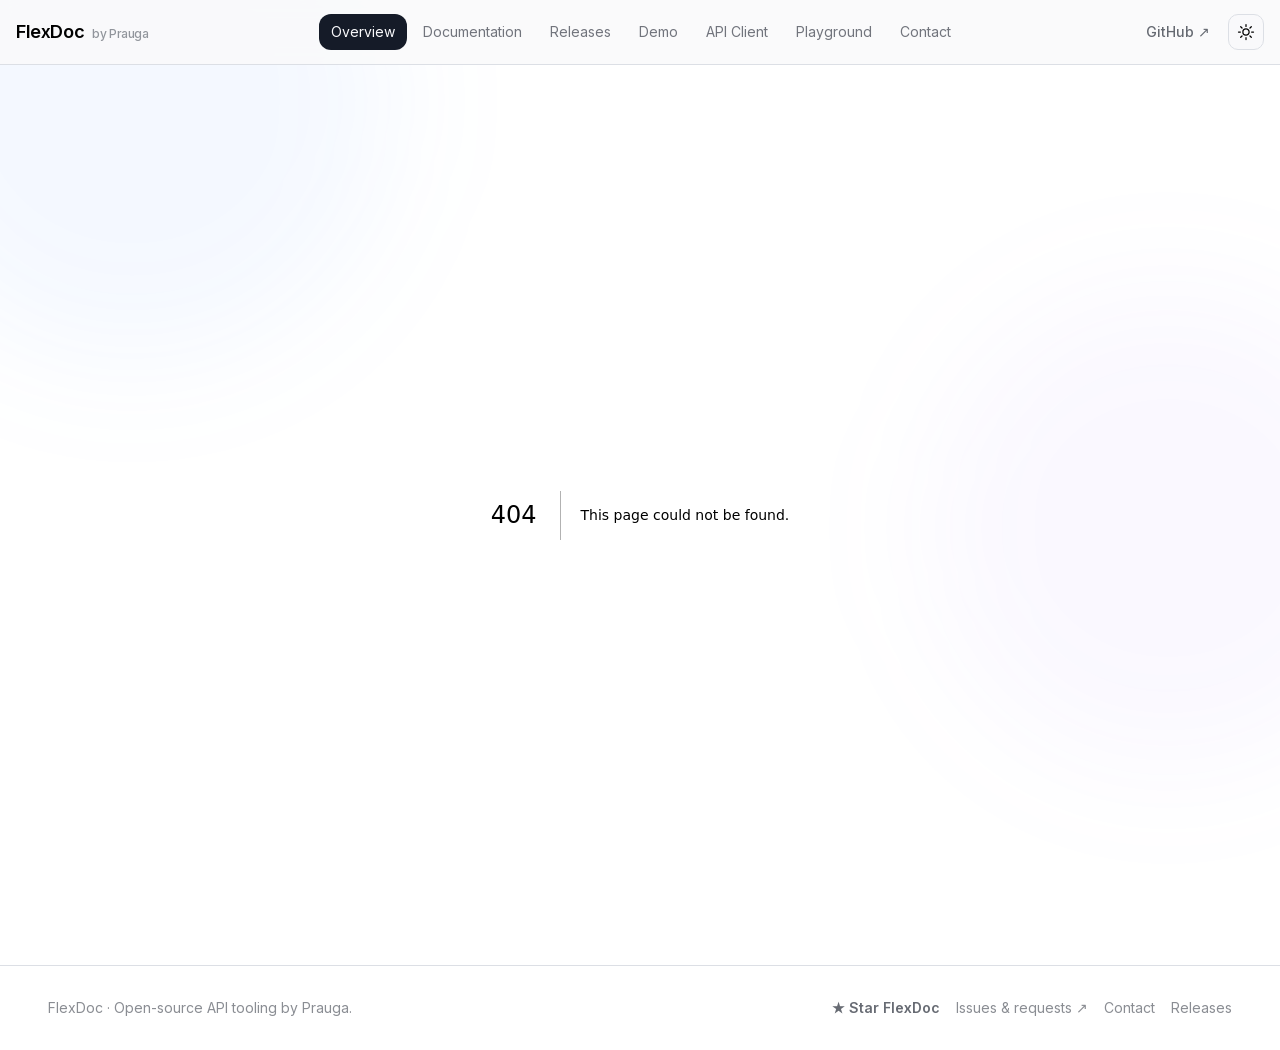
==== 404/index.html @ 2c1df922 "chore: website/deploy: publish generated FlexDoc site Publish the production build only after the pr" ====
<!DOCTYPE html><html lang="en"><head><meta charSet="utf-8"/><meta name="viewport" content="width=device-width, initial-scale=1"/><link rel="stylesheet" href="/_next/static/chunks/144-d5oarogfk.css" data-precedence="next"/><link rel="preload" as="script" fetchPriority="low" href="/_next/static/chunks/310vm2bl3xxpt.js"/><script src="/_next/static/chunks/0eo1cde-rr3bs.js" async=""></script><script src="/_next/static/chunks/3byuobrkyz9bj.js" async=""></script><script src="/_next/static/chunks/3erf0nmlfn0qv.js" async=""></script><script src="/_next/static/chunks/turbopack-2s1ybmebuq84w.js" async=""></script><script src="/_next/static/chunks/0bhherrwvg7yi.js" async="" crossorigin=""></script><script src="/_next/static/chunks/1lhdm1edxadtt.js" async="" crossorigin=""></script><meta name="robots" content="noindex"/><title>FlexDoc by Prauga | OpenAPI Documentation &amp; API Client</title><meta name="description" content="FlexDoc is Prauga&#x27;s open-source, self-hosted OpenAPI documentation renderer, Try It explorer, API Client workspace, backend-native contract validator and headless API Runner."/><meta name="keywords" content="FlexDoc,Prauga,OpenAPI,API documentation,API Client,Headless Runner,Contract Validation,CI,developer tooling"/><meta property="og:title" content="FlexDoc by Prauga"/><meta property="og:description" content="OpenAPI documentation, executable Try It requests, a local API workspace, backend-native contract validation and headless API workflows in one self-hosted tool."/><meta property="og:site_name" content="FlexDoc by Prauga"/><meta property="og:type" content="website"/><meta name="twitter:card" content="summary"/><meta name="twitter:title" content="FlexDoc by Prauga"/><meta name="twitter:description" content="OpenAPI documentation, executable Try It requests, a local API workspace, backend-native contract validation and headless API workflows in one self-hosted tool."/><meta name="next-size-adjust" content=""/><title>404: This page could not be found.</title><script src="/_next/static/chunks/0cz1d0mv5g_q7.js" noModule=""></script></head><body class="inter_fa93af41-module__0D_jrq__className relative min-h-screen antialiased"><div hidden=""><!--$--><!--/$--></div><div class="pointer-events-none fixed inset-0 -z-10 overflow-hidden" aria-hidden="true"><div class="absolute -left-32 -top-40 h-[520px] w-[520px] rounded-full bg-blue-500/[0.055] blur-3xl dark:bg-blue-400/[0.045]"></div><div class="absolute -right-32 top-[32%] h-[480px] w-[480px] rounded-full bg-violet-500/[0.045] blur-3xl dark:bg-violet-400/[0.035]"></div></div><script>((a,b,c,d,e,f,g,h)=>{let i=document.documentElement,j=["light","dark"];function k(b){var c;(Array.isArray(a)?a:[a]).forEach(a=>{let c="class"===a,d=c&&f?e.map(a=>f[a]||a):e;c?(i.classList.remove(...d),i.classList.add(b)):i.setAttribute(a,b)}),c=b,h&&j.includes(c)&&(i.style.colorScheme=c)}if(d)k(d);else try{let a=localStorage.getItem(b)||c,d=g&&"system"===a?window.matchMedia("(prefers-color-scheme: dark)").matches?"dark":"light":a;k(d)}catch(a){}})("class","theme","system",null,["light","dark"],null,true,true)</script><div class="relative z-0 flex min-h-screen flex-col"><header data-site-header="true" class="sticky top-0 z-50 border-b border-border bg-background/95 backdrop-blur supports-[backdrop-filter]:bg-background/85"><div class="container mx-auto flex h-16 max-w-7xl items-center gap-4 px-4"><a class="flex min-w-0 shrink-0 items-baseline gap-2 font-semibold tracking-tight" href="/"><span class="text-lg">FlexDoc</span><span data-site-brand-suffix="true" class="text-xs font-medium text-foreground/45">by Prauga</span></a><div data-product-nav-scroll="true" data-site-product-nav-slot="true" class="product-nav-scroll min-w-0 flex-1"><nav aria-label="FlexDoc product navigation" data-site-desktop-product-nav="true" class="items-center gap-1"><a aria-current="page" class="rounded-lg px-3 py-2 text-sm transition bg-foreground text-background" href="/">Overview</a><a class="rounded-lg px-3 py-2 text-sm transition text-foreground/60 hover:bg-card hover:text-foreground" href="/docs/">Documentation</a><a class="rounded-lg px-3 py-2 text-sm transition text-foreground/60 hover:bg-card hover:text-foreground" href="/releases/">Releases</a><a class="rounded-lg px-3 py-2 text-sm transition text-foreground/60 hover:bg-card hover:text-foreground" href="/demo/">Demo</a><a class="rounded-lg px-3 py-2 text-sm transition text-foreground/60 hover:bg-card hover:text-foreground" href="/client/">API Client</a><a class="rounded-lg px-3 py-2 text-sm transition text-foreground/60 hover:bg-card hover:text-foreground" href="/playground/">Playground</a><a class="rounded-lg px-3 py-2 text-sm transition text-foreground/60 hover:bg-card hover:text-foreground" href="/contact/">Contact</a></nav></div><div class="ml-auto flex shrink-0 items-center gap-1.5"><a href="https://github.com/Prauga/flexdoc" target="_blank" rel="noopener noreferrer" data-site-desktop-github="true" class="rounded-lg px-3 py-2 text-sm font-medium text-foreground/65 transition hover:bg-card hover:text-foreground">GitHub ↗</a><button class="inline-flex h-9 w-9 items-center justify-center rounded-md border bg-background text-sm font-medium transition-colors hover:bg-accent hover:text-accent-foreground"><svg xmlns="http://www.w3.org/2000/svg" fill="none" viewBox="0 0 24 24" stroke-width="1.5" stroke="currentColor" aria-hidden="true" data-slot="icon" class="h-5 w-5 rotate-0 scale-100 transition-all dark:-rotate-90 dark:scale-0"><path stroke-linecap="round" stroke-linejoin="round" d="M12 3v2.25m6.364.386-1.591 1.591M21 12h-2.25m-.386 6.364-1.591-1.591M12 18.75V21m-4.773-4.227-1.591 1.591M5.25 12H3m4.227-4.773L5.636 5.636M15.75 12a3.75 3.75 0 1 1-7.5 0 3.75 3.75 0 0 1 7.5 0Z"></path></svg><svg xmlns="http://www.w3.org/2000/svg" fill="none" viewBox="0 0 24 24" stroke-width="1.5" stroke="currentColor" aria-hidden="true" data-slot="icon" class="absolute h-5 w-5 rotate-90 scale-0 transition-all dark:rotate-0 dark:scale-100"><path stroke-linecap="round" stroke-linejoin="round" d="M21.752 15.002A9.72 9.72 0 0 1 18 15.75c-5.385 0-9.75-4.365-9.75-9.75 0-1.33.266-2.597.748-3.752A9.753 9.753 0 0 0 3 11.25C3 16.635 7.365 21 12.75 21a9.753 9.753 0 0 0 9.002-5.998Z"></path></svg><span class="sr-only">Toggle theme</span></button><button type="button" data-mobile-nav-trigger="true" data-site-mobile-nav-trigger="true" aria-label="Open product navigation" aria-expanded="false" aria-controls="flexdoc-mobile-nav" class="h-9 w-9 items-center justify-center rounded-lg border border-border bg-card text-foreground/70 transition hover:text-foreground"><svg xmlns="http://www.w3.org/2000/svg" width="18" height="18" viewBox="0 0 24 24" fill="none" stroke="currentColor" stroke-width="2" stroke-linecap="round" stroke-linejoin="round" class="lucide lucide-menu" aria-hidden="true"><path d="M4 12h16"></path><path d="M4 18h16"></path><path d="M4 6h16"></path></svg></button></div></div></header><main class="flex-1"><div style="font-family:system-ui,&quot;Segoe UI&quot;,Roboto,Helvetica,Arial,sans-serif,&quot;Apple Color Emoji&quot;,&quot;Segoe UI Emoji&quot;;height:100vh;text-align:center;display:flex;flex-direction:column;align-items:center;justify-content:center"><div><style>body{color:#000;background:#fff;margin:0}.next-error-h1{border-right:1px solid rgba(0,0,0,.3)}@media (prefers-color-scheme:dark){body{color:#fff;background:#000}.next-error-h1{border-right:1px solid rgba(255,255,255,.3)}}</style><h1 class="next-error-h1" style="display:inline-block;margin:0 20px 0 0;padding:0 23px 0 0;font-size:24px;font-weight:500;vertical-align:top;line-height:49px">404</h1><div style="display:inline-block"><h2 style="font-size:14px;font-weight:400;line-height:49px;margin:0">This page could not be found.</h2></div></div></div><!--$--><!--/$--></main><footer class="border-t border-border px-4 py-8"><div class="container mx-auto flex max-w-7xl flex-col gap-3 text-sm text-foreground/50 sm:flex-row sm:items-center sm:justify-between"><span>FlexDoc · Open-source API tooling by Prauga.</span><div class="flex flex-wrap items-center gap-x-4 gap-y-2"><a href="https://github.com/Prauga/flexdoc" target="_blank" rel="noopener noreferrer" class="font-semibold text-foreground/65 transition hover:text-foreground">★ Star FlexDoc</a><a href="https://github.com/Prauga/flexdoc/issues" target="_blank" rel="noopener noreferrer" class="transition hover:text-foreground">Issues &amp; requests ↗</a><a class="transition hover:text-foreground" href="/contact/">Contact</a><a class="transition hover:text-foreground" href="/releases/">Releases</a></div></div></footer></div><script src="/_next/static/chunks/310vm2bl3xxpt.js" id="_R_" async=""></script><script>(self.__next_f=self.__next_f||[]).push([0])</script><script>self.__next_f.push([1,"1:\"$Sreact.fragment\"\n2:I[27423,[\"/_next/static/chunks/0bhherrwvg7yi.js\",\"/_next/static/chunks/1lhdm1edxadtt.js\"],\"ThemeProvider\"]\n3:I[62966,[\"/_next/static/chunks/0bhherrwvg7yi.js\",\"/_next/static/chunks/1lhdm1edxadtt.js\"],\"ReleaseFeedProvider\"]\n4:I[46909,[\"/_next/static/chunks/0bhherrwvg7yi.js\",\"/_next/static/chunks/1lhdm1edxadtt.js\"],\"SiteCodeCopyEnhancer\"]\n5:I[86992,[\"/_next/static/chunks/0bhherrwvg7yi.js\",\"/_next/static/chunks/1lhdm1edxadtt.js\"],\"ReleaseAnnouncement\"]\n6:I[3020,[\"/_next/static/chunks/0bhherrwvg7yi.js\",\"/_next/static/chunks/1lhdm1edxadtt.js\"],\"SiteHeader\"]\n7:I[39756,[\"/_next/static/chunks/0bhherrwvg7yi.js\",\"/_next/static/chunks/1lhdm1edxadtt.js\"],\"default\"]\n8:I[37457,[\"/_next/static/chunks/0bhherrwvg7yi.js\",\"/_next/static/chunks/1lhdm1edxadtt.js\"],\"default\"]\n9:I[22016,[\"/_next/static/chunks/0bhherrwvg7yi.js\",\"/_next/static/chunks/1lhdm1edxadtt.js\"],\"\"]\nf:I[68027,[\"/_next/static/chunks/0bhherrwvg7yi.js\",\"/_next/static/chunks/1lhdm1edxadtt.js\"],\"default\",1]\n:HL[\"/_next/static/chunks/144-d5oarogfk.css\",\"style\"]\nd:X\n0:{\"P\":null,\"c\":[\"\",\"_not-found\",\"\"],\"q\":\"\",\"i\":false,\"f\":[[[\"\",{\"children\":[\"/_not-found\",{\"children\":[\"__PAGE__\",{},\"$undefined\",\"$undefined\",4608]},\"$undefined\",\"$undefined\",4608]},\"$undefined\",\"$undefined\",4624],[[\"$\",\"$1\",\"c\",{\"children\":[[[\"$\",\"link\",\"0\",{\"rel\":\"stylesheet\",\"href\":\"/_next/static/chunks/144-d5oarogfk.css\",\"precedence\":\"next\",\"crossOrigin\":\"$undefined\",\"nonce\":\"$undefined\"}],[\"$\",\"script\",\"script-0\",{\"src\":\"/_next/static/chunks/0bhherrwvg7yi.js\",\"async\":true,\"nonce\":\"$undefined\"}],[\"$\",\"script\",\"script-1\",{\"src\":\"/_next/static/chunks/1lhdm1edxadtt.js\",\"async\":true,\"nonce\":\"$undefined\"}]],[\"$\",\"html\",null,{\"lang\":\"en\",\"suppressHydrationWarning\":true,\"children\":[\"$\",\"body\",null,{\"className\":\"inter_fa93af41-module__0D_jrq__className relative min-h-screen antialiased\",\"children\":[[\"$\",\"div\",null,{\"className\":\"pointer-events-none fixed inset-0 -z-10 overflow-hidden\",\"aria-hidden\":\"true\",\"children\":[[\"$\",\"div\",null,{\"className\":\"absolute -left-32 -top-40 h-[520px] w-[520px] rounded-full bg-blue-500/[0.055] blur-3xl dark:bg-blue-400/[0.045]\"}],[\"$\",\"div\",null,{\"className\":\"absolute -right-32 top-[32%] h-[480px] w-[480px] rounded-full bg-violet-500/[0.045] blur-3xl dark:bg-violet-400/[0.035]\"}]]}],[\"$\",\"$L2\",null,{\"attribute\":\"class\",\"defaultTheme\":\"system\",\"enableSystem\":true,\"disableTransitionOnChange\":true,\"children\":[\"$\",\"$L3\",null,{\"children\":[[\"$\",\"$L4\",null,{}],[\"$\",\"div\",null,{\"className\":\"relative z-0 flex min-h-screen flex-col\",\"children\":[[\"$\",\"$L5\",null,{}],[\"$\",\"$L6\",null,{}],[\"$\",\"main\",null,{\"className\":\"flex-1\",\"children\":[\"$\",\"$L7\",null,{\"parallelRouterKey\":\"children\",\"error\":\"$undefined\",\"errorStyles\":\"$undefined\",\"errorScripts\":\"$undefined\",\"template\":[\"$\",\"$L8\",null,{}],\"templateStyles\":\"$undefined\",\"templateScripts\":\"$undefined\",\"notFound\":[[[\"$\",\"title\",null,{\"children\":\"404: This page could not be found.\"}],[\"$\",\"div\",null,{\"style\":{\"fontFamily\":\"system-ui,\\\"Segoe UI\\\",Roboto,Helvetica,Arial,sans-serif,\\\"Apple Color Emoji\\\",\\\"Segoe UI Emoji\\\"\",\"height\":\"100vh\",\"textAlign\":\"center\",\"display\":\"flex\",\"flexDirection\":\"column\",\"alignItems\":\"center\",\"justifyContent\":\"center\"},\"children\":[\"$\",\"div\",null,{\"children\":[[\"$\",\"style\",null,{\"dangerouslySetInnerHTML\":{\"__html\":\"body{color:#000;background:#fff;margin:0}.next-error-h1{border-right:1px solid rgba(0,0,0,.3)}@media (prefers-color-scheme:dark){body{color:#fff;background:#000}.next-error-h1{border-right:1px solid rgba(255,255,255,.3)}}\"}}],[\"$\",\"h1\",null,{\"className\":\"next-error-h1\",\"style\":{\"display\":\"inline-block\",\"margin\":\"0 20px 0 0\",\"padding\":\"0 23px 0 0\",\"fontSize\":24,\"fontWeight\":500,\"verticalAlign\":\"top\",\"lineHeight\":\"49px\"},\"children\":404}],[\"$\",\"div\",null,{\"style\":{\"display\":\"inline-block\"},\"children\":[\"$\",\"h2\",null,{\"style\":{\"fontSize\":14,\"fontWeight\":400,\"lineHeight\":\"49px\",\"margin\":0},\"children\":\"This page could not be found.\"}]}]]}]}]],[]],\"forbidden\":\"$undefined\",\"unauthorized\":\"$undefined\"}]}],[\"$\",\"footer\",null,{\"className\":\"border-t border-border px-4 py-8\",\"children\":[\"$\",\"div\",null,{\"className\":\"container mx-auto flex max-w-7xl flex-col gap-3 text-sm text-foreground/50 sm:flex-row sm:items-center sm:justify-between\",\"children\":[[\"$\",\"span\",null,{\"children\":\"FlexDoc · Open-source API tooling by Prauga.\"}],[\"$\",\"div\",null,{\"className\":\"flex flex-wrap items-center gap-x-4 gap-y-2\",\"children\":[[\"$\",\"a\",null,{\"href\":\"https://github.com/Prauga/flexdoc\",\"target\":\"_blank\",\"rel\":\"noopener noreferrer\",\"className\":\"font-semibold text-foreground/65 transition hover:text-foreground\",\"children\":\"★ Star FlexDoc\"}],[\"$\",\"a\",null,{\"href\":\"https://github.com/Prauga/flexdoc/issues\",\"target\":\"_blank\",\"rel\":\"noopener noreferrer\",\"className\":\"transition hover:text-foreground\",\"children\":\"Issues \u0026 requests ↗\"}],[\"$\",\"$L9\",null,{\"href\":\"/contact\",\"className\":\"transition hover:text-foreground\",\"children\":\"Contact\"}],[\"$\",\"$L9\",null,{\"href\":\"/releases\",\"className\":\"transition hover:text-foreground\",\"children\":\"Releases\"}]]}]]}]}]]}]]}]}]]}]}]]}],{\"children\":[[\"$\",\"$1\",\"c\",{\"children\":[null,[\"$\",\"$L7\",null,{\"parallelRouterKey\":\"children\",\"error\":\"$undefined\",\"errorStyles\":\"$undefined\",\"errorScripts\":\"$undefined\",\"template\":[\"$\",\"$L8\",null,{}],\"templateStyles\":\"$undefined\",\"templateScripts\":\"$undefined\",\"notFound\":\"$undefined\",\"forbidden\":\"$undefined\",\"unauthorized\":\"$undefined\"}]]}],{\"children\":[[\"$\",\"$1\",\"c\",{\"children\":[[[\"$\",\"title\",null,{\"children\":\"404: This page could not be found.\"}],[\"$\",\"div\",null,{\"style\":\"$0:f:0:1:0:props:children:1:props:children:props:children:1:props:children:props:children:1:props:children:2:props:children:props:notFound:0:1:props:style\",\"children\":[\"$\",\"div\",null,{\"children\":[[\"$\",\"style\",null,{\"dangerouslySetInnerHTML\":{\"__html\":\"body{color:#000;background:#fff;margin:0}.next-error-h1{border-right:1px solid rgba(0,0,0,.3)}@media (prefers-color-scheme:dark){body{color:#fff;background:#000}.next-error-h1{border-right:1px solid rgba(255,255,255,.3)}}\"}}],\"$La\",\"$Lb\"]}]}]],null,\"$Lc\"]}],{},null,false,null]},null,false,\"$d\"]},null,false,null],\"$Le\",false]],\"m\":\"$undefined\",\"G\":[\"$f\",[\"$L10\"]],\"S\":true,\"h\":null,\"r\":\"$undefined\",\"s\":\"$undefined\",\"a\":\"$undefined\",\"l\":\"$undefined\",\"p\":\"$undefined\",\"d\":\"$undefined\",\"b\":\"3cKZCpC_SWQbveerwxi_7\"}\n11:I[97367,[\"/_next/static/chunks/0bhherrwvg7yi.js\",\"/_next/static/chunks/1lhdm1edxadtt.js\"],\"OutletBoundary\"]\n12:\"$Sreact.suspense\"\n14:I[97367,[\"/_next/static/chunks/0bhherrwvg7yi.js\",\"/_next/static/chunks/1lhdm1edxadtt.js\"],\"ViewportBoundary\"]\n16:I[97367,[\"/_next/static/chunks/0bhherrwvg7yi.js\",\"/_next/static/chunks/1lhdm1edxadtt.js\"],\"MetadataBoundary\"]\na:[\"$\",\"h1\",null,{\"className\":\"next-error-h1\",\"style\":\"$0:f:0:1:0:props:children:1:props:children:props:children:1:props:children:props:children:1:props:children:2:props:children:props:notFound:0:1:props:children:props:children:1:props:style\",\"children\":404}]\nb:[\"$\",\"div\",null,{\"style\":\"$0:f:0:1:0:props:children:1:props:children:props:children:1:props:children:props:children:1:props:children:2:props:children:props:notFound:0:1:props:children:props:children:2:props:style\",\"children\":[\"$\",\"h2\",null,{\"style\":\"$0:f:0:1:0:props:children:1:props:children:props:children:1:props:children:props:children:1:props:children:2:props:children:props:notFound:0:1:props:children:props:children:2:props:children:props:style\",\"children\":\"This page could not be found.\"}]}]\nc:[\"$\",\"$L11\",null,{\"children\":[\"$\",\"$12\",null,{\"name\":\"Next.MetadataOutlet\",\"children\":\"$@13\"}]}]\ne:[\"$\",\"$1\",\"h\",{\"children\":[[\"$\",\"meta\",null,{\"name\":\"robots\",\"content\":\"noindex\"}],[\"$\",\"$L14\",null,{\"children\":\"$L15\"}],[\"$\",\"div\",null,{\"hidden\":true,\"children\":[\"$\",\"$L16\",null,{\"children\":[\"$\",\"$12\",null,{\"name\":\"Next.Metadata\",\"children\":\"$L17\"}]}]}],[\"$\",\"meta\",null,{\"name\":\"next-size-adjust\",\"content\":\"\"}]]}]\n10:[\"$\",\"link\",\"0\",{\"rel\":\"stylesheet\",\"href\":\"/_next/static/chunks/144-d5oarogfk.css\",\"precedence\":\"next\",\"crossOrigin\":\"$undefined\",\"nonce\":\"$undefined\"}]\nd:C\n15:[[\"$\",\"meta\",\"0\",{\"charSet\":\"utf-8\"}],[\"$\",\"meta\",\"1\",{\"name\":\"viewport\",\"content\":\"width=device-width, initial-scale=1\"}]]\n13:null\n17:[[\"$\",\"title\",\"0\",{\"children\":\"FlexDoc by Prauga | OpenAPI Documentation \u0026 API Client\"}],[\"$\",\"meta\",\"1\",{\"name\":\"description\",\"content\":\"FlexDoc is Prauga's open-source, self-hosted OpenAPI documentation renderer, Try It explorer, API Client workspace, backend-native contract validator and headless API Runner.\"}],[\"$\",\"meta\",\"2\",{\"name\":\"keywords\",\"content\":\"FlexDoc,Prauga,OpenAPI,API documentation,API Client,Headless Runner,Contract Validation,CI,developer tooling\"}],[\"$\",\"meta\",\"3\",{\"property\":\"og:title\",\"content\":\"FlexDoc by Prauga\"}],[\"$\",\"meta\",\"4\",{\"property\":\"og:description\",\"content\":\"OpenAPI documentation, executable Try It requests, a local API workspace, backend-native contract validation and headless API workflows in one self-hosted tool.\"}],[\"$\",\"meta\",\"5\",{\"property\":\"og:site_name\",\"content\":\"FlexDoc by Prauga\"}],[\"$\",\"meta\",\"6\",{\"property\":\"og:type\",\"content\":\"website\"}],[\"$\",\"meta\",\"7\",{\"name\":\"twitter:card\",\"content\":\"summary\"}],[\"$\",\"meta\",\"8\",{\"name\":\"twitter:title\",\"content\":\"FlexDoc by Prauga\"}],[\"$\",\"meta\",\"9\",{\"name\":\"twitter:description\",\"content\":\"OpenAPI documentation, executable Try It requests, a local API workspace, backend-native contract validation and headless API workflows in one self-hosted tool.\"}]]\n"])</script></body></html>
---- _next/static/chunks/144-d5oarogfk.css ----
@font-face{font-family:Inter;font-style:normal;font-weight:100 900;font-display:swap;src:url(../media/2c55a0e60120577a-s.0-dom-5bn10r2.woff2)format("woff2");unicode-range:U+460-52F,U+1C80-1C8A,U+20B4,U+2DE0-2DFF,U+A640-A69F,U+FE2E-FE2F}@font-face{font-family:Inter;font-style:normal;font-weight:100 900;font-display:swap;src:url(../media/9c72aa0f40e4eef8-s.1y4-pdgsjb-pw.woff2)format("woff2");unicode-range:U+301,U+400-45F,U+490-491,U+4B0-4B1,U+2116}@font-face{font-family:Inter;font-style:normal;font-weight:100 900;font-display:swap;src:url(../media/ad66f9afd8947f86-s.3lvt2whj97whp.woff2)format("woff2");unicode-range:U+1F??}@font-face{font-family:Inter;font-style:normal;font-weight:100 900;font-display:swap;src:url(../media/5476f68d60460930-s.2uwcyprjm3xu3.woff2)format("woff2");unicode-range:U+370-377,U+37A-37F,U+384-38A,U+38C,U+38E-3A1,U+3A3-3FF}@font-face{font-family:Inter;font-style:normal;font-weight:100 900;font-display:swap;src:url(../media/2bbe8d2671613f1f-s.0k62hbripvv8p.woff2)format("woff2");unicode-range:U+102-103,U+110-111,U+128-129,U+168-169,U+1A0-1A1,U+1AF-1B0,U+300-301,U+303-304,U+308-309,U+323,U+329,U+1EA0-1EF9,U+20AB}@font-face{font-family:Inter;font-style:normal;font-weight:100 900;font-display:swap;src:url(../media/1bffadaabf893a1e-s.3-6t-g6q0vh0a.woff2)format("woff2");unicode-range:U+100-2BA,U+2BD-2C5,U+2C7-2CC,U+2CE-2D7,U+2DD-2FF,U+304,U+308,U+329,U+1D00-1DBF,U+1E00-1E9F,U+1EF2-1EFF,U+2020,U+20A0-20AB,U+20AD-20C0,U+2113,U+2C60-2C7F,U+A720-A7FF}@font-face{font-family:Inter;font-style:normal;font-weight:100 900;font-display:swap;src:url(../media/83afe278b6a6bb3c-s.p.2bn3s6zvc0dyp.woff2)format("woff2");unicode-range:U+??,U+131,U+152-153,U+2BB-2BC,U+2C6,U+2DA,U+2DC,U+304,U+308,U+329,U+2000-206F,U+20AC,U+2122,U+2191,U+2193,U+2212,U+2215,U+FEFF,U+FFFD}@font-face{font-family:Inter Fallback;src:local(Arial);ascent-override:90.44%;descent-override:22.52%;line-gap-override:0.0%;size-adjust:107.12%}.inter_fa93af41-module__0D_jrq__className{font-family:Inter,Inter Fallback;font-style:normal}
html,body,#root,#flexdoc-root{min-height:100%}body{margin:0}.flexdoc-root{color:var(--flexdoc-text,inherit);border-color:var(--flexdoc-border,currentColor);-webkit-text-size-adjust:100%}.flexdoc-root h1,.flexdoc-root h2,.flexdoc-root h3,.flexdoc-root h4,.flexdoc-root h5,.flexdoc-root h6{font-family:var(--flexdoc-heading-font,inherit);font-weight:var(--flexdoc-heading-weight,inherit)}.flexdoc-root pre,.flexdoc-root code,.flexdoc-root textarea{font-family:var(--flexdoc-code-font,ui-monospace, SFMono-Regular, Menlo, Monaco, Consolas, monospace)}.flexdoc-root pre,.flexdoc-root code{font-size:var(--flexdoc-code-size,inherit);line-height:var(--flexdoc-code-line-height,inherit)}.flexdoc-root a:not([class*=text-]){color:var(--flexdoc-primary,inherit)}.flexdoc-container{width:100%;height:100%;font-family:-apple-system,BlinkMacSystemFont,Segoe UI,Roboto,Oxygen,Ubuntu,Cantarell,Open Sans,Helvetica Neue,sans-serif;display:flex;overflow:hidden}.sidebar{background-color:#f9fafb;border-right:1px solid #e5e7eb;width:300px;padding:1rem;overflow-y:auto}.endpoint-list{margin:0;padding:0;list-style:none}.endpoint-item{cursor:pointer;border-radius:.375rem;margin:.25rem 0;padding:.5rem .75rem;transition:background-color .2s}.endpoint-item:hover{background-color:#e5e7eb}.endpoint-item.active{color:#fff;background-color:#3b82f6}.endpoint-detail{flex:1;padding:1.5rem;overflow-y:auto}.endpoint-header{border-bottom:1px solid #e5e7eb;margin-bottom:1.5rem;padding-bottom:1rem}.http-method{text-transform:uppercase;border-radius:.25rem;margin-right:.5rem;padding:.25rem .5rem;font-size:.875rem;font-weight:600;display:inline-block}.http-get{color:#1e40af;background-color:#dbeafe}.http-post{color:#065f46;background-color:#d1fae5}.http-put{color:#92400e;background-color:#fef3c7}.http-delete{color:#991b1b;background-color:#fee2e2}.param-table{border-collapse:collapse;width:100%;margin:1rem 0}.param-table th,.param-table td{text-align:left;border-bottom:1px solid #e5e7eb;padding:.5rem}.param-table th{color:#4b5563;background-color:#f9fafb;font-weight:600}.dark .sidebar{background-color:#1f2937;border-right-color:#374151}.dark .endpoint-item:hover{background-color:#374151}.dark .endpoint-item.active{background-color:#3b82f6}.dark .endpoint-header,.dark .param-table th,.dark .param-table td{border-bottom-color:#374151}.dark .param-table th{color:#e5e7eb;background-color:#1f2937}@media (max-width:640px){.flexdoc-root button,.flexdoc-root a,.flexdoc-root input,.flexdoc-root select{touch-action:manipulation}.flexdoc-root pre{max-width:calc(100vw - 2rem)}}*,:before,:after,::backdrop{--tw-border-spacing-x:0;--tw-border-spacing-y:0;--tw-translate-x:0;--tw-translate-y:0;--tw-rotate:0;--tw-skew-x:0;--tw-skew-y:0;--tw-scale-x:1;--tw-scale-y:1;--tw-pan-x: ;--tw-pan-y: ;--tw-pinch-zoom: ;--tw-scroll-snap-strictness:proximity;--tw-gradient-from-position: ;--tw-gradient-via-position: ;--tw-gradient-to-position: ;--tw-ordinal: ;--tw-slashed-zero: ;--tw-numeric-figure: ;--tw-numeric-spacing: ;--tw-numeric-fraction: ;--tw-ring-inset: ;--tw-ring-offset-width:0px;--tw-ring-offset-color:#fff;--tw-ring-color:#3b82f680;--tw-ring-offset-shadow:0 0 #0000;--tw-ring-shadow:0 0 #0000;--tw-shadow:0 0 #0000;--tw-shadow-colored:0 0 #0000;--tw-blur: ;--tw-brightness: ;--tw-contrast: ;--tw-grayscale: ;--tw-hue-rotate: ;--tw-invert: ;--tw-saturate: ;--tw-sepia: ;--tw-drop-shadow: ;--tw-backdrop-blur: ;--tw-backdrop-brightness: ;--tw-backdrop-contrast: ;--tw-backdrop-grayscale: ;--tw-backdrop-hue-rotate: ;--tw-backdrop-invert: ;--tw-backdrop-opacity: ;--tw-backdrop-saturate: ;--tw-backdrop-sepia: ;--tw-contain-size: ;--tw-contain-layout: ;--tw-contain-paint: ;--tw-contain-style: }*,:before,:after{box-sizing:border-box;border:0 solid #e5e7eb}:before,:after{--tw-content:""}html,:host{-webkit-text-size-adjust:100%;tab-size:4;font-feature-settings:normal;font-variation-settings:normal;-webkit-tap-highlight-color:transparent;font-family:ui-sans-serif,system-ui,sans-serif,Apple Color Emoji,Segoe UI Emoji,Segoe UI Symbol,Noto Color Emoji;line-height:1.5}body{line-height:inherit;margin:0}hr{height:0;color:inherit;border-top-width:1px}abbr:where([title]){-webkit-text-decoration:underline dotted;text-decoration:underline dotted}h1,h2,h3,h4,h5,h6{font-size:inherit;font-weight:inherit}a{color:inherit;-webkit-text-decoration:inherit;text-decoration:inherit}b,strong{font-weight:bolder}code,kbd,samp,pre{font-feature-settings:normal;font-variation-settings:normal;font-family:ui-monospace,SFMono-Regular,Menlo,Monaco,Consolas,Liberation Mono,Courier New,monospace;font-size:1em}small{font-size:80%}sub,sup{vertical-align:baseline;font-size:75%;line-height:0;position:relative}sub{bottom:-.25em}sup{top:-.5em}table{text-indent:0;border-color:inherit;border-collapse:collapse}button,input,optgroup,select,textarea{font-feature-settings:inherit;font-variation-settings:inherit;font-family:inherit;font-size:100%;font-weight:inherit;line-height:inherit;letter-spacing:inherit;color:inherit;margin:0;padding:0}button,select{text-transform:none}button,input:where([type=button]),input:where([type=reset]),input:where([type=submit]){-webkit-appearance:button;background-color:#0000;background-image:none}:-moz-focusring{outline:auto}:-moz-ui-invalid{box-shadow:none}progress{vertical-align:baseline}::-webkit-inner-spin-button{height:auto}::-webkit-outer-spin-button{height:auto}[type=search]{-webkit-appearance:textfield;outline-offset:-2px}::-webkit-search-decoration{-webkit-appearance:none}::-webkit-file-upload-button{-webkit-appearance:button;font:inherit}summary{display:list-item}blockquote,dl,dd,h1,h2,h3,h4,h5,h6,hr,figure,p,pre{margin:0}fieldset{margin:0;padding:0}legend{padding:0}ol,ul,menu{margin:0;padding:0;list-style:none}dialog{padding:0}textarea{resize:vertical}input::-moz-placeholder{opacity:1;color:#9ca3af}textarea::-moz-placeholder{opacity:1;color:#9ca3af}input::placeholder,textarea::placeholder{opacity:1;color:#9ca3af}button,[role=button]{cursor:pointer}:disabled{cursor:default}img,svg,video,canvas,audio,iframe,embed,object{vertical-align:middle;display:block}img,video{max-width:100%;height:auto}[hidden]:where(:not([hidden=until-found])){display:none}.container{width:100%}@media (min-width:640px){.container{max-width:640px}}@media (min-width:768px){.container{max-width:768px}}@media (min-width:1024px){.container{max-width:1024px}}@media (min-width:1280px){.container{max-width:1280px}}@media (min-width:1536px){.container{max-width:1536px}}.sr-only{clip:rect(0,0,0,0);white-space:nowrap;border-width:0;width:1px;height:1px;margin:-1px;padding:0;position:absolute;overflow:hidden}.pointer-events-none{pointer-events:none}.pointer-events-auto{pointer-events:auto}.\!visible{visibility:visible!important}.visible{visibility:visible}.static{position:static}.fixed{position:fixed}.absolute{position:absolute}.relative{position:relative}.inset-0{inset:0}.inset-y-0{top:0;bottom:0}.bottom-4{bottom:1rem}.left-0{left:0}.left-1\/2{left:50%}.left-3{left:.75rem}.left-4{left:1rem}.right-0{right:0}.right-4{right:1rem}.right-\[4\.25rem\]{right:4.25rem}.top-1\/2{top:50%}.top-4{top:1rem}.z-30{z-index:30}.z-40{z-index:40}.z-50{z-index:50}.z-\[65\]{z-index:65}.z-\[70\]{z-index:70}.z-\[80\]{z-index:80}.z-\[90\]{z-index:90}.col-span-2{grid-column:span 2/span 2}.col-start-2{grid-column-start:2}.col-start-3{grid-column-start:3}.row-start-1{grid-row-start:1}.m-0{margin:0}.-mx-1{margin-left:-.25rem;margin-right:-.25rem}.mx-auto{margin-left:auto;margin-right:auto}.-mt-2{margin-top:-.5rem}.mb-1{margin-bottom:.25rem}.mb-12{margin-bottom:3rem}.mb-2{margin-bottom:.5rem}.mb-3{margin-bottom:.75rem}.mb-4{margin-bottom:1rem}.mb-5{margin-bottom:1.25rem}.mb-6{margin-bottom:1.5rem}.mb-8{margin-bottom:2rem}.ml-1\.5{margin-left:.375rem}.ml-14{margin-left:3.5rem}.ml-2{margin-left:.5rem}.ml-4{margin-left:1rem}.ml-auto{margin-left:auto}.mr-1{margin-right:.25rem}.mr-2{margin-right:.5rem}.mt-0\.5{margin-top:.125rem}.mt-1{margin-top:.25rem}.mt-1\.5{margin-top:.375rem}.mt-2{margin-top:.5rem}.mt-3{margin-top:.75rem}.mt-4{margin-top:1rem}.mt-5{margin-top:1.25rem}.mt-6{margin-top:1.5rem}.mt-8{margin-top:2rem}.mt-\[10vh\]{margin-top:10vh}.block{display:block}.inline-block{display:inline-block}.inline{display:inline}.flex{display:flex}.inline-flex{display:inline-flex}.table{display:table}.grid{display:grid}.contents{display:contents}.hidden{display:none}.h-1\.5{height:.375rem}.h-10{height:2.5rem}.h-11{height:2.75rem}.h-12{height:3rem}.h-14{height:3.5rem}.h-16{height:4rem}.h-3{height:.75rem}.h-3\.5{height:.875rem}.h-4{height:1rem}.h-5{height:1.25rem}.h-6{height:1.5rem}.h-8{height:2rem}.h-full{height:100%}.max-h-56{max-height:14rem}.max-h-72{max-height:18rem}.max-h-96{max-height:24rem}.max-h-\[48rem\]{max-height:48rem}.max-h-\[60vh\]{max-height:60vh}.min-h-0{min-height:0}.min-h-10{min-height:2.5rem}.min-h-11{min-height:2.75rem}.min-h-12{min-height:3rem}.min-h-14{min-height:3.5rem}.min-h-24{min-height:6rem}.min-h-80{min-height:20rem}.min-h-9{min-height:2.25rem}.min-h-\[20rem\]{min-height:20rem}.min-h-\[32rem\]{min-height:32rem}.min-h-full{min-height:100%}.min-h-screen{min-height:100vh}.w-1\.5{width:.375rem}.w-10{width:2.5rem}.w-11{width:2.75rem}.w-12{width:3rem}.w-14{width:3.5rem}.w-16{width:4rem}.w-3{width:.75rem}.w-3\.5{width:.875rem}.w-4{width:1rem}.w-5{width:1.25rem}.w-6{width:1.5rem}.w-8{width:2rem}.w-80{width:20rem}.w-\[min\(26rem\,calc\(100\%-1rem\)\)\]{width:min(26rem,100% - 1rem)}.w-\[min\(88vw\,22rem\)\]{width:min(88vw,22rem)}.w-\[min\(92vw\,24rem\)\]{width:min(92vw,24rem)}.w-\[min\(92vw\,32rem\)\]{width:min(92vw,32rem)}.w-\[min\(94vw\,56rem\)\]{width:min(94vw,56rem)}.w-fit{width:fit-content}.w-full{width:100%}.min-w-0{min-width:0}.min-w-11{min-width:2.75rem}.min-w-48{min-width:12rem}.min-w-\[28rem\]{min-width:28rem}.min-w-max{min-width:max-content}.max-w-2xl{max-width:42rem}.max-w-3xl{max-width:48rem}.max-w-4xl{max-width:56rem}.max-w-6xl{max-width:72rem}.max-w-\[1600px\]{max-width:1600px}.max-w-\[24rem\]{max-width:24rem}.max-w-\[min\(92vw\,40rem\)\]{max-width:min(92vw,40rem)}.max-w-full{max-width:100%}.flex-1{flex:1}.shrink-0{flex-shrink:0}.-translate-x-1\/2{--tw-translate-x:-50%;transform:translate(var(--tw-translate-x),var(--tw-translate-y)) rotate(var(--tw-rotate)) skew(var(--tw-skew-x)) skewY(var(--tw-skew-y)) scaleX(var(--tw-scale-x)) scaleY(var(--tw-scale-y))}.-translate-y-1\/2{--tw-translate-y:-50%;transform:translate(var(--tw-translate-x),var(--tw-translate-y)) rotate(var(--tw-rotate)) skew(var(--tw-skew-x)) skewY(var(--tw-skew-y)) scaleX(var(--tw-scale-x)) scaleY(var(--tw-scale-y))}@keyframes spin{to{transform:rotate(360deg)}}.animate-spin{animation:1s linear infinite spin}.cursor-not-allowed{cursor:not-allowed}.cursor-pointer{cursor:pointer}.grid-cols-1{grid-template-columns:repeat(1,minmax(0,1fr))}.grid-cols-2{grid-template-columns:repeat(2,minmax(0,1fr))}.grid-cols-\[auto_1fr_1fr_auto\]{grid-template-columns:auto 1fr 1fr auto}.grid-cols-\[auto_minmax\(0\,1fr\)_auto\]{grid-template-columns:auto minmax(0,1fr) auto}.grid-cols-\[auto_minmax\(0\,1fr\)_minmax\(0\,1fr\)_auto\]{grid-template-columns:auto minmax(0,1fr) minmax(0,1fr) auto}.grid-cols-\[minmax\(8rem\,0\.35fr\)_minmax\(0\,1fr\)\]{grid-template-columns:minmax(8rem,.35fr) minmax(0,1fr)}.flex-col{flex-direction:column}.flex-wrap{flex-wrap:wrap}.items-start{align-items:flex-start}.items-end{align-items:flex-end}.items-center{align-items:center}.items-baseline{align-items:baseline}.justify-end{justify-content:flex-end}.justify-center{justify-content:center}.justify-between{justify-content:space-between}.gap-0{gap:0}.gap-1{gap:.25rem}.gap-1\.5{gap:.375rem}.gap-2{gap:.5rem}.gap-3{gap:.75rem}.gap-4{gap:1rem}.gap-6{gap:1.5rem}.gap-8{gap:2rem}.gap-x-3{-moz-column-gap:.75rem;column-gap:.75rem}.gap-x-4{-moz-column-gap:1rem;column-gap:1rem}.gap-y-2{row-gap:.5rem}.space-y-1>:not([hidden])~:not([hidden]){--tw-space-y-reverse:0;margin-top:calc(.25rem * calc(1 - var(--tw-space-y-reverse)));margin-bottom:calc(.25rem * var(--tw-space-y-reverse))}.space-y-1\.5>:not([hidden])~:not([hidden]){--tw-space-y-reverse:0;margin-top:calc(.375rem * calc(1 - var(--tw-space-y-reverse)));margin-bottom:calc(.375rem * var(--tw-space-y-reverse))}.space-y-2>:not([hidden])~:not([hidden]){--tw-space-y-reverse:0;margin-top:calc(.5rem * calc(1 - var(--tw-space-y-reverse)));margin-bottom:calc(.5rem * var(--tw-space-y-reverse))}.space-y-3>:not([hidden])~:not([hidden]){--tw-space-y-reverse:0;margin-top:calc(.75rem * calc(1 - var(--tw-space-y-reverse)));margin-bottom:calc(.75rem * var(--tw-space-y-reverse))}.space-y-4>:not([hidden])~:not([hidden]){--tw-space-y-reverse:0;margin-top:calc(1rem * calc(1 - var(--tw-space-y-reverse)));margin-bottom:calc(1rem * var(--tw-space-y-reverse))}.space-y-5>:not([hidden])~:not([hidden]){--tw-space-y-reverse:0;margin-top:calc(1.25rem * calc(1 - var(--tw-space-y-reverse)));margin-bottom:calc(1.25rem * var(--tw-space-y-reverse))}.space-y-6>:not([hidden])~:not([hidden]){--tw-space-y-reverse:0;margin-top:calc(1.5rem * calc(1 - var(--tw-space-y-reverse)));margin-bottom:calc(1.5rem * var(--tw-space-y-reverse))}.self-start{align-self:flex-start}.overflow-auto{overflow:auto}.overflow-hidden{overflow:hidden}.overflow-x-auto{overflow-x:auto}.overflow-y-auto{overflow-y:auto}.overscroll-contain{overscroll-behavior:contain}.truncate{text-overflow:ellipsis;white-space:nowrap;overflow:hidden}.whitespace-nowrap{white-space:nowrap}.whitespace-pre-wrap{white-space:pre-wrap}.break-words{overflow-wrap:break-word}.break-all{word-break:break-all}.rounded{border-radius:.25rem}.rounded-2xl{border-radius:1rem}.rounded-full{border-radius:9999px}.rounded-lg{border-radius:.5rem}.rounded-md{border-radius:.375rem}.rounded-none{border-radius:0}.rounded-xl{border-radius:.75rem}.border{border-width:1px}.border-2{border-width:2px}.border-b{border-bottom-width:1px}.border-b-0{border-bottom-width:0}.border-l{border-left-width:1px}.border-l-0{border-left-width:0}.border-l-2{border-left-width:2px}.border-r{border-right-width:1px}.border-t{border-top-width:1px}.border-t-0{border-top-width:0}.border-dashed{border-style:dashed}.border-amber-300{--tw-border-opacity:1;border-color:rgb(252 211 77/var(--tw-border-opacity,1))}.border-amber-700{--tw-border-opacity:1;border-color:rgb(180 83 9/var(--tw-border-opacity,1))}.border-amber-800{--tw-border-opacity:1;border-color:rgb(146 64 14/var(--tw-border-opacity,1))}.border-blue-100{--tw-border-opacity:1;border-color:rgb(219 234 254/var(--tw-border-opacity,1))}.border-blue-200{--tw-border-opacity:1;border-color:rgb(191 219 254/var(--tw-border-opacity,1))}.border-blue-300{--tw-border-opacity:1;border-color:rgb(147 197 253/var(--tw-border-opacity,1))}.border-blue-500{--tw-border-opacity:1;border-color:rgb(59 130 246/var(--tw-border-opacity,1))}.border-blue-700{--tw-border-opacity:1;border-color:rgb(29 78 216/var(--tw-border-opacity,1))}.border-blue-800{--tw-border-opacity:1;border-color:rgb(30 64 175/var(--tw-border-opacity,1))}.border-blue-800\/50{border-color:#1e40af80}.border-cyan-500{--tw-border-opacity:1;border-color:rgb(6 182 212/var(--tw-border-opacity,1))}.border-gray-100{--tw-border-opacity:1;border-color:rgb(243 244 246/var(--tw-border-opacity,1))}.border-gray-200{--tw-border-opacity:1;border-color:rgb(229 231 235/var(--tw-border-opacity,1))}.border-gray-300{--tw-border-opacity:1;border-color:rgb(209 213 219/var(--tw-border-opacity,1))}.border-gray-600{--tw-border-opacity:1;border-color:rgb(75 85 99/var(--tw-border-opacity,1))}.border-gray-700{--tw-border-opacity:1;border-color:rgb(55 65 81/var(--tw-border-opacity,1))}.border-gray-800{--tw-border-opacity:1;border-color:rgb(31 41 55/var(--tw-border-opacity,1))}.border-green-200{--tw-border-opacity:1;border-color:rgb(187 247 208/var(--tw-border-opacity,1))}.border-green-300{--tw-border-opacity:1;border-color:rgb(134 239 172/var(--tw-border-opacity,1))}.border-green-700{--tw-border-opacity:1;border-color:rgb(21 128 61/var(--tw-border-opacity,1))}.border-green-800{--tw-border-opacity:1;border-color:rgb(22 101 52/var(--tw-border-opacity,1))}.border-orange-200{--tw-border-opacity:1;border-color:rgb(254 215 170/var(--tw-border-opacity,1))}.border-orange-700{--tw-border-opacity:1;border-color:rgb(194 65 12/var(--tw-border-opacity,1))}.border-purple-200{--tw-border-opacity:1;border-color:rgb(233 213 255/var(--tw-border-opacity,1))}.border-purple-700{--tw-border-opacity:1;border-color:rgb(126 34 206/var(--tw-border-opacity,1))}.border-red-200{--tw-border-opacity:1;border-color:rgb(254 202 202/var(--tw-border-opacity,1))}.border-red-300{--tw-border-opacity:1;border-color:rgb(252 165 165/var(--tw-border-opacity,1))}.border-red-500{--tw-border-opacity:1;border-color:rgb(239 68 68/var(--tw-border-opacity,1))}.border-red-700{--tw-border-opacity:1;border-color:rgb(185 28 28/var(--tw-border-opacity,1))}.border-red-800{--tw-border-opacity:1;border-color:rgb(153 27 27/var(--tw-border-opacity,1))}.border-transparent{border-color:#0000}.border-yellow-200{--tw-border-opacity:1;border-color:rgb(254 240 138/var(--tw-border-opacity,1))}.border-yellow-700{--tw-border-opacity:1;border-color:rgb(161 98 7/var(--tw-border-opacity,1))}.bg-amber-50{--tw-bg-opacity:1;background-color:rgb(255 251 235/var(--tw-bg-opacity,1))}.bg-amber-950\/40{background-color:#451a0366}.bg-amber-950\/50{background-color:#451a0380}.bg-black\/40{background-color:#0006}.bg-black\/5{background-color:#0000000d}.bg-blue-100{--tw-bg-opacity:1;background-color:rgb(219 234 254/var(--tw-bg-opacity,1))}.bg-blue-50{--tw-bg-opacity:1;background-color:rgb(239 246 255/var(--tw-bg-opacity,1))}.bg-blue-500{--tw-bg-opacity:1;background-color:rgb(59 130 246/var(--tw-bg-opacity,1))}.bg-blue-500\/10{background-color:#3b82f61a}.bg-blue-500\/5{background-color:#3b82f60d}.bg-blue-600{--tw-bg-opacity:1;background-color:rgb(37 99 235/var(--tw-bg-opacity,1))}.bg-blue-700{--tw-bg-opacity:1;background-color:rgb(29 78 216/var(--tw-bg-opacity,1))}.bg-blue-900{--tw-bg-opacity:1;background-color:rgb(30 58 138/var(--tw-bg-opacity,1))}.bg-blue-900\/20{background-color:#1e3a8a33}.bg-blue-900\/30{background-color:#1e3a8a4d}.bg-blue-950\/40{background-color:#17255466}.bg-blue-950\/60{background-color:#17255499}.bg-blue-950\/70{background-color:#172554b3}.bg-cyan-800\/50{background-color:#155e7580}.bg-gray-100{--tw-bg-opacity:1;background-color:rgb(243 244 246/var(--tw-bg-opacity,1))}.bg-gray-200{--tw-bg-opacity:1;background-color:rgb(229 231 235/var(--tw-bg-opacity,1))}.bg-gray-400{--tw-bg-opacity:1;background-color:rgb(156 163 175/var(--tw-bg-opacity,1))}.bg-gray-50{--tw-bg-opacity:1;background-color:rgb(249 250 251/var(--tw-bg-opacity,1))}.bg-gray-700{--tw-bg-opacity:1;background-color:rgb(55 65 81/var(--tw-bg-opacity,1))}.bg-gray-700\/50{background-color:#37415180}.bg-gray-800{--tw-bg-opacity:1;background-color:rgb(31 41 55/var(--tw-bg-opacity,1))}.bg-gray-800\/50{background-color:#1f293780}.bg-gray-800\/60{background-color:#1f293799}.bg-gray-900{--tw-bg-opacity:1;background-color:rgb(17 24 39/var(--tw-bg-opacity,1))}.bg-gray-900\/40{background-color:#11182766}.bg-gray-900\/70{background-color:#111827b3}.bg-gray-950{--tw-bg-opacity:1;background-color:rgb(3 7 18/var(--tw-bg-opacity,1))}.bg-green-100{--tw-bg-opacity:1;background-color:rgb(220 252 231/var(--tw-bg-opacity,1))}.bg-green-50{--tw-bg-opacity:1;background-color:rgb(240 253 244/var(--tw-bg-opacity,1))}.bg-green-600{--tw-bg-opacity:1;background-color:rgb(22 163 74/var(--tw-bg-opacity,1))}.bg-green-900{--tw-bg-opacity:1;background-color:rgb(20 83 45/var(--tw-bg-opacity,1))}.bg-green-900\/30{background-color:#14532d4d}.bg-green-950\/40{background-color:#052e1666}.bg-orange-100{--tw-bg-opacity:1;background-color:rgb(255 237 213/var(--tw-bg-opacity,1))}.bg-orange-50{--tw-bg-opacity:1;background-color:rgb(255 247 237/var(--tw-bg-opacity,1))}.bg-orange-900{--tw-bg-opacity:1;background-color:rgb(124 45 18/var(--tw-bg-opacity,1))}.bg-orange-900\/30{background-color:#7c2d124d}.bg-orange-950\/60{background-color:#43140799}.bg-purple-100{--tw-bg-opacity:1;background-color:rgb(243 232 255/var(--tw-bg-opacity,1))}.bg-purple-50{--tw-bg-opacity:1;background-color:rgb(250 245 255/var(--tw-bg-opacity,1))}.bg-purple-900{--tw-bg-opacity:1;background-color:rgb(88 28 135/var(--tw-bg-opacity,1))}.bg-purple-900\/30{background-color:#581c874d}.bg-red-100{--tw-bg-opacity:1;background-color:rgb(254 226 226/var(--tw-bg-opacity,1))}.bg-red-50{--tw-bg-opacity:1;background-color:rgb(254 242 242/var(--tw-bg-opacity,1))}.bg-red-500\/10{background-color:#ef44441a}.bg-red-900\/20{background-color:#7f1d1d33}.bg-red-900\/30{background-color:#7f1d1d4d}.bg-red-950{--tw-bg-opacity:1;background-color:rgb(69 10 10/var(--tw-bg-opacity,1))}.bg-red-950\/40{background-color:#450a0a66}.bg-red-950\/50{background-color:#450a0a80}.bg-red-950\/60{background-color:#450a0a99}.bg-transparent{background-color:#0000}.bg-white{--tw-bg-opacity:1;background-color:rgb(255 255 255/var(--tw-bg-opacity,1))}.bg-white\/20{background-color:#fff3}.bg-yellow-50{--tw-bg-opacity:1;background-color:rgb(254 252 232/var(--tw-bg-opacity,1))}.bg-yellow-900\/30{background-color:#713f124d}.bg-gradient-to-br{background-image:linear-gradient(to bottom right,var(--tw-gradient-stops))}.from-blue-50{--tw-gradient-from:#eff6ff var(--tw-gradient-from-position);--tw-gradient-to:#eff6ff00 var(--tw-gradient-to-position);--tw-gradient-stops:var(--tw-gradient-from), var(--tw-gradient-to)}.from-blue-500{--tw-gradient-from:#3b82f6 var(--tw-gradient-from-position);--tw-gradient-to:#3b82f600 var(--tw-gradient-to-position);--tw-gradient-stops:var(--tw-gradient-from), var(--tw-gradient-to)}.from-gray-900{--tw-gradient-from:#111827 var(--tw-gradient-from-position);--tw-gradient-to:#11182700 var(--tw-gradient-to-position);--tw-gradient-stops:var(--tw-gradient-from), var(--tw-gradient-to)}.via-gray-800{--tw-gradient-to:#1f293700 var(--tw-gradient-to-position);--tw-gradient-stops:var(--tw-gradient-from), #1f2937 var(--tw-gradient-via-position), var(--tw-gradient-to)}.via-white{--tw-gradient-to:#fff0 var(--tw-gradient-to-position);--tw-gradient-stops:var(--tw-gradient-from), #fff var(--tw-gradient-via-position), var(--tw-gradient-to)}.to-blue-600{--tw-gradient-to:#2563eb var(--tw-gradient-to-position)}.to-gray-900{--tw-gradient-to:#111827 var(--tw-gradient-to-position)}.to-indigo-100{--tw-gradient-to:#e0e7ff var(--tw-gradient-to-position)}.p-1{padding:.25rem}.p-1\.5{padding:.375rem}.p-2{padding:.5rem}.p-3{padding:.75rem}.p-4{padding:1rem}.p-5{padding:1.25rem}.p-6{padding:1.5rem}.p-8{padding:2rem}.px-1{padding-left:.25rem;padding-right:.25rem}.px-1\.5{padding-left:.375rem;padding-right:.375rem}.px-2{padding-left:.5rem;padding-right:.5rem}.px-2\.5{padding-left:.625rem;padding-right:.625rem}.px-3{padding-left:.75rem;padding-right:.75rem}.px-4{padding-left:1rem;padding-right:1rem}.px-6{padding-left:1.5rem;padding-right:1.5rem}.py-0\.5{padding-top:.125rem;padding-bottom:.125rem}.py-1{padding-top:.25rem;padding-bottom:.25rem}.py-1\.5{padding-top:.375rem;padding-bottom:.375rem}.py-12{padding-top:3rem;padding-bottom:3rem}.py-2{padding-top:.5rem;padding-bottom:.5rem}.py-3{padding-top:.75rem;padding-bottom:.75rem}.py-4{padding-top:1rem;padding-bottom:1rem}.py-8{padding-top:2rem;padding-bottom:2rem}.pb-1{padding-bottom:.25rem}.pb-4{padding-bottom:1rem}.pl-10{padding-left:2.5rem}.pl-3{padding-left:.75rem}.pl-4{padding-left:1rem}.pl-9{padding-left:2.25rem}.pr-2{padding-right:.5rem}.pr-3{padding-right:.75rem}.pr-4{padding-right:1rem}.pt-3{padding-top:.75rem}.pt-4{padding-top:1rem}.text-left{text-align:left}.text-center{text-align:center}.font-mono{font-family:ui-monospace,SFMono-Regular,Menlo,Monaco,Consolas,Liberation Mono,Courier New,monospace}.text-2xl{font-size:1.5rem;line-height:2rem}.text-4xl{font-size:2.25rem;line-height:2.5rem}.text-\[10px\]{font-size:10px}.text-\[11px\]{font-size:11px}.text-base{font-size:1rem;line-height:1.5rem}.text-lg{font-size:1.125rem;line-height:1.75rem}.text-sm{font-size:.875rem;line-height:1.25rem}.text-xl{font-size:1.25rem;line-height:1.75rem}.text-xs{font-size:.75rem;line-height:1rem}.font-bold{font-weight:700}.font-medium{font-weight:500}.font-normal{font-weight:400}.font-semibold{font-weight:600}.uppercase{text-transform:uppercase}.lowercase{text-transform:lowercase}.leading-5{line-height:1.25rem}.leading-relaxed{line-height:1.625}.tracking-tight{letter-spacing:-.025em}.tracking-wide{letter-spacing:.025em}.tracking-wider{letter-spacing:.05em}.text-amber-200{--tw-text-opacity:1;color:rgb(253 230 138/var(--tw-text-opacity,1))}.text-amber-300{--tw-text-opacity:1;color:rgb(252 211 77/var(--tw-text-opacity,1))}.text-amber-600{--tw-text-opacity:1;color:rgb(217 119 6/var(--tw-text-opacity,1))}.text-amber-700{--tw-text-opacity:1;color:rgb(180 83 9/var(--tw-text-opacity,1))}.text-amber-800{--tw-text-opacity:1;color:rgb(146 64 14/var(--tw-text-opacity,1))}.text-amber-900{--tw-text-opacity:1;color:rgb(120 53 15/var(--tw-text-opacity,1))}.text-blue-100{--tw-text-opacity:1;color:rgb(219 234 254/var(--tw-text-opacity,1))}.text-blue-200{--tw-text-opacity:1;color:rgb(191 219 254/var(--tw-text-opacity,1))}.text-blue-300{--tw-text-opacity:1;color:rgb(147 197 253/var(--tw-text-opacity,1))}.text-blue-400{--tw-text-opacity:1;color:rgb(96 165 250/var(--tw-text-opacity,1))}.text-blue-500{--tw-text-opacity:1;color:rgb(59 130 246/var(--tw-text-opacity,1))}.text-blue-600{--tw-text-opacity:1;color:rgb(37 99 235/var(--tw-text-opacity,1))}.text-blue-700{--tw-text-opacity:1;color:rgb(29 78 216/var(--tw-text-opacity,1))}.text-blue-800{--tw-text-opacity:1;color:rgb(30 64 175/var(--tw-text-opacity,1))}.text-blue-900{--tw-text-opacity:1;color:rgb(30 58 138/var(--tw-text-opacity,1))}.text-cyan-100{--tw-text-opacity:1;color:rgb(207 250 254/var(--tw-text-opacity,1))}.text-emerald-300{--tw-text-opacity:1;color:rgb(110 231 183/var(--tw-text-opacity,1))}.text-emerald-700{--tw-text-opacity:1;color:rgb(4 120 87/var(--tw-text-opacity,1))}.text-gray-100{--tw-text-opacity:1;color:rgb(243 244 246/var(--tw-text-opacity,1))}.text-gray-200{--tw-text-opacity:1;color:rgb(229 231 235/var(--tw-text-opacity,1))}.text-gray-300{--tw-text-opacity:1;color:rgb(209 213 219/var(--tw-text-opacity,1))}.text-gray-400{--tw-text-opacity:1;color:rgb(156 163 175/var(--tw-text-opacity,1))}.text-gray-500{--tw-text-opacity:1;color:rgb(107 114 128/var(--tw-text-opacity,1))}.text-gray-600{--tw-text-opacity:1;color:rgb(75 85 99/var(--tw-text-opacity,1))}.text-gray-700{--tw-text-opacity:1;color:rgb(55 65 81/var(--tw-text-opacity,1))}.text-gray-800{--tw-text-opacity:1;color:rgb(31 41 55/var(--tw-text-opacity,1))}.text-gray-900{--tw-text-opacity:1;color:rgb(17 24 39/var(--tw-text-opacity,1))}.text-green-200{--tw-text-opacity:1;color:rgb(187 247 208/var(--tw-text-opacity,1))}.text-green-300{--tw-text-opacity:1;color:rgb(134 239 172/var(--tw-text-opacity,1))}.text-green-400{--tw-text-opacity:1;color:rgb(74 222 128/var(--tw-text-opacity,1))}.text-green-500{--tw-text-opacity:1;color:rgb(34 197 94/var(--tw-text-opacity,1))}.text-green-600{--tw-text-opacity:1;color:rgb(22 163 74/var(--tw-text-opacity,1))}.text-green-700{--tw-text-opacity:1;color:rgb(21 128 61/var(--tw-text-opacity,1))}.text-green-800{--tw-text-opacity:1;color:rgb(22 101 52/var(--tw-text-opacity,1))}.text-orange-200{--tw-text-opacity:1;color:rgb(254 215 170/var(--tw-text-opacity,1))}.text-orange-300{--tw-text-opacity:1;color:rgb(253 186 116/var(--tw-text-opacity,1))}.text-orange-600{--tw-text-opacity:1;color:rgb(234 88 12/var(--tw-text-opacity,1))}.text-orange-700{--tw-text-opacity:1;color:rgb(194 65 12/var(--tw-text-opacity,1))}.text-purple-200{--tw-text-opacity:1;color:rgb(233 213 255/var(--tw-text-opacity,1))}.text-purple-300{--tw-text-opacity:1;color:rgb(216 180 254/var(--tw-text-opacity,1))}.text-purple-400{--tw-text-opacity:1;color:rgb(192 132 252/var(--tw-text-opacity,1))}.text-purple-600{--tw-text-opacity:1;color:rgb(147 51 234/var(--tw-text-opacity,1))}.text-purple-700{--tw-text-opacity:1;color:rgb(126 34 206/var(--tw-text-opacity,1))}.text-red-100{--tw-text-opacity:1;color:rgb(254 226 226/var(--tw-text-opacity,1))}.text-red-200{--tw-text-opacity:1;color:rgb(254 202 202/var(--tw-text-opacity,1))}.text-red-300{--tw-text-opacity:1;color:rgb(252 165 165/var(--tw-text-opacity,1))}.text-red-400{--tw-text-opacity:1;color:rgb(248 113 113/var(--tw-text-opacity,1))}.text-red-500{--tw-text-opacity:1;color:rgb(239 68 68/var(--tw-text-opacity,1))}.text-red-600{--tw-text-opacity:1;color:rgb(220 38 38/var(--tw-text-opacity,1))}.text-red-700{--tw-text-opacity:1;color:rgb(185 28 28/var(--tw-text-opacity,1))}.text-red-800{--tw-text-opacity:1;color:rgb(153 27 27/var(--tw-text-opacity,1))}.text-white{--tw-text-opacity:1;color:rgb(255 255 255/var(--tw-text-opacity,1))}.text-yellow-200{--tw-text-opacity:1;color:rgb(254 240 138/var(--tw-text-opacity,1))}.text-yellow-500{--tw-text-opacity:1;color:rgb(234 179 8/var(--tw-text-opacity,1))}.text-yellow-700{--tw-text-opacity:1;color:rgb(161 98 7/var(--tw-text-opacity,1))}.underline{text-decoration-line:underline}.underline-offset-2{text-underline-offset:2px}.placeholder-gray-400::placeholder{--tw-placeholder-opacity:1;color:rgb(156 163 175/var(--tw-placeholder-opacity,1))}.opacity-0{opacity:0}.opacity-60{opacity:.6}.opacity-65{opacity:.65}.opacity-70{opacity:.7}.opacity-75{opacity:.75}.opacity-80{opacity:.8}.shadow-2xl{--tw-shadow:0 25px 50px -12px #00000040;--tw-shadow-colored:0 25px 50px -12px var(--tw-shadow-color);box-shadow:var(--tw-ring-offset-shadow,0 0 #0000),var(--tw-ring-shadow,0 0 #0000),var(--tw-shadow)}.shadow-lg{--tw-shadow:0 10px 15px -3px #0000001a, 0 4px 6px -4px #0000001a;--tw-shadow-colored:0 10px 15px -3px var(--tw-shadow-color), 0 4px 6px -4px var(--tw-shadow-color);box-shadow:var(--tw-ring-offset-shadow,0 0 #0000),var(--tw-ring-shadow,0 0 #0000),var(--tw-shadow)}.shadow-sm{--tw-shadow:0 1px 2px 0 #0000000d;--tw-shadow-colored:0 1px 2px 0 var(--tw-shadow-color);box-shadow:var(--tw-ring-offset-shadow,0 0 #0000),var(--tw-ring-shadow,0 0 #0000),var(--tw-shadow)}.shadow-xl{--tw-shadow:0 20px 25px -5px #0000001a, 0 8px 10px -6px #0000001a;--tw-shadow-colored:0 20px 25px -5px var(--tw-shadow-color), 0 8px 10px -6px var(--tw-shadow-color);box-shadow:var(--tw-ring-offset-shadow,0 0 #0000),var(--tw-ring-shadow,0 0 #0000),var(--tw-shadow)}.outline-none{outline-offset:2px;outline:2px solid #0000}.outline{outline-style:solid}.filter{filter:var(--tw-blur) var(--tw-brightness) var(--tw-contrast) var(--tw-grayscale) var(--tw-hue-rotate) var(--tw-invert) var(--tw-saturate) var(--tw-sepia) var(--tw-drop-shadow)}.transition{transition-property:color,background-color,border-color,text-decoration-color,fill,stroke,opacity,box-shadow,transform,filter,-webkit-backdrop-filter,backdrop-filter;transition-duration:.15s;transition-timing-function:cubic-bezier(.4,0,.2,1)}.transition-\[width\]{transition-property:width;transition-duration:.15s;transition-timing-function:cubic-bezier(.4,0,.2,1)}.transition-all{transition-property:all;transition-duration:.15s;transition-timing-function:cubic-bezier(.4,0,.2,1)}.transition-colors{transition-property:color,background-color,border-color,text-decoration-color,fill,stroke;transition-duration:.15s;transition-timing-function:cubic-bezier(.4,0,.2,1)}.transition-opacity{transition-property:opacity;transition-duration:.15s;transition-timing-function:cubic-bezier(.4,0,.2,1)}.duration-200{transition-duration:.2s}.\[scrollbar-width\:none\]{scrollbar-width:none}html,body,#root,#flexdoc-root{height:100%}@media (prefers-reduced-motion:reduce){.flexdoc-root *{scroll-behavior:auto!important;transition:none!important;animation:none!important}}@media (prefers-contrast:more),(forced-colors:active){.flexdoc-root :is(button,input,select,textarea,[contenteditable=true],a[href]){outline-offset:2px;outline:2px solid}}.flexdoc-root[data-theme=high-contrast]{--flexdoc-text:CanvasText;--flexdoc-text-muted:CanvasText;--flexdoc-border:CanvasText;--flexdoc-sidebar-bg:Canvas;--flexdoc-sidebar-text:CanvasText;--flexdoc-sidebar-active-text:HighlightText;color:canvastext!important;background:canvas!important}.flexdoc-root[data-theme=high-contrast] :is(button,input,select,textarea,[contenteditable=true],a[href]){outline-color:canvastext;border-color:canvastext!important}.flexdoc-root[data-theme=high-contrast] [aria-selected=true],.flexdoc-root[data-theme=high-contrast] [aria-pressed=true],.flexdoc-root[data-theme=high-contrast] [data-selected-endpoint=true]{color:highlighttext!important;background:highlight!important}@media print{.flexdoc-root{color:#000!important;background:#fff!important;height:auto!important;min-height:0!important;display:block!important;overflow:visible!important}.flexdoc-root>header,.flexdoc-root>footer,.flexdoc-root [data-docs-sidebar],.flexdoc-root [data-api-client-page],.flexdoc-root [data-flexdoc-floating-control],.flexdoc-root [role=dialog]{display:none!important}.flexdoc-root [data-flexdoc-docs-view],.flexdoc-root [data-flexdoc-main-scroll],.flexdoc-root main,.flexdoc-root article{height:auto!important;max-height:none!important;display:block!important;overflow:visible!important}.flexdoc-root article{max-width:none!important;padding:0!important}.flexdoc-root a{text-decoration:underline;color:#000!important}.flexdoc-root pre,.flexdoc-root code{overflow-wrap:anywhere;white-space:pre-wrap!important}}.flexdoc-code :is(.token.comment,.token.prolog,.token.doctype,.token.cdata){color:var(--fd-code-muted)}.flexdoc-code :is(.token.selector,.token.attr-name,.token.string,.token.char,.token.builtin,.token.inserted){color:var(--fd-code-string)}.flexdoc-code :is(.token.atrule,.token.attr-value,.token.keyword){color:var(--fd-code-keyword)}.flexdoc-code :is(.token.boolean,.token.number){color:var(--fd-code-number)}.flexdoc-code :is(.token.function,.token.class-name,.token.property,.token.tag,.token.constant,.token.symbol,.token.variable){color:var(--fd-code-accent)}.flexdoc-root[data-theme=high-contrast] .flexdoc-code .token{color:canvastext!important}.last\:border-b-0:last-child{border-bottom-width:0}.focus-within\:ring-2:focus-within{--tw-ring-offset-shadow:var(--tw-ring-inset) 0 0 0 var(--tw-ring-offset-width) var(--tw-ring-offset-color);--tw-ring-shadow:var(--tw-ring-inset) 0 0 0 calc(2px + var(--tw-ring-offset-width)) var(--tw-ring-color);box-shadow:var(--tw-ring-offset-shadow),var(--tw-ring-shadow),var(--tw-shadow,0 0 #0000)}.focus-within\:ring-inset:focus-within{--tw-ring-inset:inset}.focus-within\:ring-blue-500:focus-within{--tw-ring-opacity:1;--tw-ring-color:rgb(59 130 246/var(--tw-ring-opacity,1))}.hover\:-translate-y-0\.5:hover{--tw-translate-y:-.125rem;transform:translate(var(--tw-translate-x),var(--tw-translate-y)) rotate(var(--tw-rotate)) skew(var(--tw-skew-x)) skewY(var(--tw-skew-y)) scaleX(var(--tw-scale-x)) scaleY(var(--tw-scale-y))}.hover\:border-blue-300:hover{--tw-border-opacity:1;border-color:rgb(147 197 253/var(--tw-border-opacity,1))}.hover\:border-blue-400:hover{--tw-border-opacity:1;border-color:rgb(96 165 250/var(--tw-border-opacity,1))}.hover\:border-blue-500:hover{--tw-border-opacity:1;border-color:rgb(59 130 246/var(--tw-border-opacity,1))}.hover\:border-blue-600:hover{--tw-border-opacity:1;border-color:rgb(37 99 235/var(--tw-border-opacity,1))}.hover\:border-gray-100:hover{--tw-border-opacity:1;border-color:rgb(243 244 246/var(--tw-border-opacity,1))}.hover\:border-gray-600:hover{--tw-border-opacity:1;border-color:rgb(75 85 99/var(--tw-border-opacity,1))}.hover\:border-gray-700:hover{--tw-border-opacity:1;border-color:rgb(55 65 81/var(--tw-border-opacity,1))}.hover\:bg-blue-50:hover{--tw-bg-opacity:1;background-color:rgb(239 246 255/var(--tw-bg-opacity,1))}.hover\:bg-blue-500\/10:hover{background-color:#3b82f61a}.hover\:bg-blue-500\/5:hover{background-color:#3b82f60d}.hover\:bg-blue-700:hover{--tw-bg-opacity:1;background-color:rgb(29 78 216/var(--tw-bg-opacity,1))}.hover\:bg-blue-900\/20:hover{background-color:#1e3a8a33}.hover\:bg-gray-100:hover{--tw-bg-opacity:1;background-color:rgb(243 244 246/var(--tw-bg-opacity,1))}.hover\:bg-gray-50:hover{--tw-bg-opacity:1;background-color:rgb(249 250 251/var(--tw-bg-opacity,1))}.hover\:bg-gray-700:hover{--tw-bg-opacity:1;background-color:rgb(55 65 81/var(--tw-bg-opacity,1))}.hover\:bg-gray-800:hover{--tw-bg-opacity:1;background-color:rgb(31 41 55/var(--tw-bg-opacity,1))}.hover\:bg-gray-800\/50:hover{background-color:#1f293780}.hover\:bg-green-700:hover{--tw-bg-opacity:1;background-color:rgb(21 128 61/var(--tw-bg-opacity,1))}.hover\:text-gray-200:hover{--tw-text-opacity:1;color:rgb(229 231 235/var(--tw-text-opacity,1))}.hover\:text-gray-900:hover{--tw-text-opacity:1;color:rgb(17 24 39/var(--tw-text-opacity,1))}.hover\:opacity-100:hover{opacity:1}.hover\:opacity-80:hover{opacity:.8}.hover\:shadow-md:hover{--tw-shadow:0 4px 6px -1px #0000001a, 0 2px 4px -2px #0000001a;--tw-shadow-colored:0 4px 6px -1px var(--tw-shadow-color), 0 2px 4px -2px var(--tw-shadow-color);box-shadow:var(--tw-ring-offset-shadow,0 0 #0000),var(--tw-ring-shadow,0 0 #0000),var(--tw-shadow)}.focus\:border-blue-500:focus{--tw-border-opacity:1;border-color:rgb(59 130 246/var(--tw-border-opacity,1))}.focus\:ring-1:focus{--tw-ring-offset-shadow:var(--tw-ring-inset) 0 0 0 var(--tw-ring-offset-width) var(--tw-ring-offset-color);--tw-ring-shadow:var(--tw-ring-inset) 0 0 0 calc(1px + var(--tw-ring-offset-width)) var(--tw-ring-color);box-shadow:var(--tw-ring-offset-shadow),var(--tw-ring-shadow),var(--tw-shadow,0 0 #0000)}.focus\:ring-blue-500:focus{--tw-ring-opacity:1;--tw-ring-color:rgb(59 130 246/var(--tw-ring-opacity,1))}.focus-visible\:outline:focus-visible{outline-style:solid}.focus-visible\:outline-2:focus-visible{outline-width:2px}.focus-visible\:outline-offset-2:focus-visible{outline-offset:2px}.disabled\:cursor-not-allowed:disabled{cursor:not-allowed}.disabled\:opacity-30:disabled{opacity:.3}.disabled\:opacity-40:disabled{opacity:.4}.disabled\:opacity-50:disabled{opacity:.5}.disabled\:opacity-60:disabled{opacity:.6}@media (prefers-reduced-motion:reduce){.motion-reduce\:transition-none{transition-property:none}}@media (min-width:640px){.sm\:col-start-auto{grid-column-start:auto}.sm\:row-start-auto{grid-row-start:auto}.sm\:ml-6{margin-left:1.5rem}.sm\:inline{display:inline}.sm\:w-auto{width:auto}.sm\:grid-cols-2{grid-template-columns:repeat(2,minmax(0,1fr))}.sm\:grid-cols-5{grid-template-columns:repeat(5,minmax(0,1fr))}.sm\:grid-cols-\[auto_minmax\(0\,1fr\)\]{grid-template-columns:auto minmax(0,1fr)}.sm\:grid-cols-\[auto_minmax\(0\,1fr\)_minmax\(0\,1fr\)_auto\]{grid-template-columns:auto minmax(0,1fr) minmax(0,1fr) auto}.sm\:flex-row{flex-direction:row}.sm\:items-start{align-items:flex-start}.sm\:items-center{align-items:center}.sm\:justify-between{justify-content:space-between}.sm\:gap-2{gap:.5rem}.sm\:gap-3{gap:.75rem}.sm\:p-4{padding:1rem}.sm\:p-6{padding:1.5rem}.sm\:px-3{padding-left:.75rem;padding-right:.75rem}.sm\:px-4{padding-left:1rem;padding-right:1rem}.sm\:px-5{padding-left:1.25rem;padding-right:1.25rem}.sm\:px-6{padding-left:1.5rem;padding-right:1.5rem}.sm\:text-3xl{font-size:1.875rem;line-height:2.25rem}.sm\:text-base{font-size:1rem;line-height:1.5rem}.sm\:text-lg{font-size:1.125rem;line-height:1.75rem}.sm\:text-sm{font-size:.875rem;line-height:1.25rem}}@media (min-width:768px){.md\:inline-flex{display:inline-flex}.md\:grid-cols-2{grid-template-columns:repeat(2,minmax(0,1fr))}.md\:grid-cols-3{grid-template-columns:repeat(3,minmax(0,1fr))}.md\:grid-cols-4{grid-template-columns:repeat(4,minmax(0,1fr))}.md\:grid-cols-\[auto_7rem_1fr_1fr_auto\]{grid-template-columns:auto 7rem 1fr 1fr auto}.md\:grid-cols-\[minmax\(0\,1fr\)_10rem_12rem\]{grid-template-columns:minmax(0,1fr) 10rem 12rem}.md\:p-5{padding:1.25rem}.md\:p-6{padding:1.5rem}.md\:p-8{padding:2rem}.md\:text-3xl{font-size:1.875rem;line-height:2.25rem}.md\:text-xl{font-size:1.25rem;line-height:1.75rem}}@media (min-width:1024px){.lg\:block{display:block}.lg\:inline-flex{display:inline-flex}.lg\:hidden{display:none}.lg\:grid-cols-2{grid-template-columns:repeat(2,minmax(0,1fr))}.lg\:grid-cols-4{grid-template-columns:repeat(4,minmax(0,1fr))}.lg\:grid-cols-6{grid-template-columns:repeat(6,minmax(0,1fr))}.lg\:grid-cols-\[19rem_minmax\(0\,1fr\)\]{grid-template-columns:19rem minmax(0,1fr)}.lg\:grid-cols-\[3\.5rem_minmax\(0\,1fr\)\]{grid-template-columns:3.5rem minmax(0,1fr)}.lg\:grid-cols-\[minmax\(18rem\,0\.85fr\)_minmax\(0\,1\.35fr\)\]{grid-template-columns:minmax(18rem,.85fr) minmax(0,1.35fr)}.lg\:p-8{padding:2rem}}@media (min-width:1280px){.xl\:grid-cols-2{grid-template-columns:repeat(2,minmax(0,1fr))}}@media (prefers-color-scheme:dark){.dark\:bg-gray-700{--tw-bg-opacity:1;background-color:rgb(55 65 81/var(--tw-bg-opacity,1))}.dark\:bg-red-900\/30{background-color:#7f1d1d4d}.dark\:bg-white\/10{background-color:#ffffff1a}.dark\:text-gray-300{--tw-text-opacity:1;color:rgb(209 213 219/var(--tw-text-opacity,1))}.dark\:text-red-300{--tw-text-opacity:1;color:rgb(252 165 165/var(--tw-text-opacity,1))}}.\[\&\:\:-webkit-scrollbar\]\:hidden::-webkit-scrollbar{display:none}
*,:before,:after,::backdrop{--tw-border-spacing-x:0;--tw-border-spacing-y:0;--tw-translate-x:0;--tw-translate-y:0;--tw-rotate:0;--tw-skew-x:0;--tw-skew-y:0;--tw-scale-x:1;--tw-scale-y:1;--tw-pan-x: ;--tw-pan-y: ;--tw-pinch-zoom: ;--tw-scroll-snap-strictness:proximity;--tw-gradient-from-position: ;--tw-gradient-via-position: ;--tw-gradient-to-position: ;--tw-ordinal: ;--tw-slashed-zero: ;--tw-numeric-figure: ;--tw-numeric-spacing: ;--tw-numeric-fraction: ;--tw-ring-inset: ;--tw-ring-offset-width:0px;--tw-ring-offset-color:#fff;--tw-ring-color:#3b82f680;--tw-ring-offset-shadow:0 0 #0000;--tw-ring-shadow:0 0 #0000;--tw-shadow:0 0 #0000;--tw-shadow-colored:0 0 #0000;--tw-blur: ;--tw-brightness: ;--tw-contrast: ;--tw-grayscale: ;--tw-hue-rotate: ;--tw-invert: ;--tw-saturate: ;--tw-sepia: ;--tw-drop-shadow: ;--tw-backdrop-blur: ;--tw-backdrop-brightness: ;--tw-backdrop-contrast: ;--tw-backdrop-grayscale: ;--tw-backdrop-hue-rotate: ;--tw-backdrop-invert: ;--tw-backdrop-opacity: ;--tw-backdrop-saturate: ;--tw-backdrop-sepia: ;--tw-contain-size: ;--tw-contain-layout: ;--tw-contain-paint: ;--tw-contain-style: }*,:before,:after{box-sizing:border-box;border:0 solid #e5e7eb}:before,:after{--tw-content:""}html,:host{-webkit-text-size-adjust:100%;tab-size:4;font-feature-settings:normal;font-variation-settings:normal;-webkit-tap-highlight-color:transparent;font-family:ui-sans-serif,system-ui,sans-serif,Apple Color Emoji,Segoe UI Emoji,Segoe UI Symbol,Noto Color Emoji;line-height:1.5}body{line-height:inherit;margin:0}hr{height:0;color:inherit;border-top-width:1px}abbr:where([title]){-webkit-text-decoration:underline dotted;text-decoration:underline dotted}h1,h2,h3,h4,h5,h6{font-size:inherit;font-weight:inherit}a{color:inherit;-webkit-text-decoration:inherit;text-decoration:inherit}b,strong{font-weight:bolder}code,kbd,samp,pre{font-feature-settings:normal;font-variation-settings:normal;font-family:ui-monospace,SFMono-Regular,Menlo,Monaco,Consolas,Liberation Mono,Courier New,monospace;font-size:1em}small{font-size:80%}sub,sup{vertical-align:baseline;font-size:75%;line-height:0;position:relative}sub{bottom:-.25em}sup{top:-.5em}table{text-indent:0;border-color:inherit;border-collapse:collapse}button,input,optgroup,select,textarea{font-feature-settings:inherit;font-variation-settings:inherit;font-family:inherit;font-size:100%;font-weight:inherit;line-height:inherit;letter-spacing:inherit;color:inherit;margin:0;padding:0}button,select{text-transform:none}button,input:where([type=button]),input:where([type=reset]),input:where([type=submit]){-webkit-appearance:button;background-color:#0000;background-image:none}:-moz-focusring{outline:auto}:-moz-ui-invalid{box-shadow:none}progress{vertical-align:baseline}::-webkit-inner-spin-button{height:auto}::-webkit-outer-spin-button{height:auto}[type=search]{-webkit-appearance:textfield;outline-offset:-2px}::-webkit-search-decoration{-webkit-appearance:none}::-webkit-file-upload-button{-webkit-appearance:button;font:inherit}summary{display:list-item}blockquote,dl,dd,h1,h2,h3,h4,h5,h6,hr,figure,p,pre{margin:0}fieldset{margin:0;padding:0}legend{padding:0}ol,ul,menu{margin:0;padding:0;list-style:none}dialog{padding:0}textarea{resize:vertical}input::placeholder,textarea::placeholder{opacity:1;color:#9ca3af}button,[role=button]{cursor:pointer}:disabled{cursor:default}img,svg,video,canvas,audio,iframe,embed,object{vertical-align:middle;display:block}img,video{max-width:100%;height:auto}[hidden]:where(:not([hidden=until-found])){display:none}:root{--background:220 25% 98%;--foreground:222 32% 12%;--card:0 0% 100%;--card-foreground:222 32% 12%;--popover:0 0% 100%;--popover-foreground:222 32% 12%;--primary:221 83% 53%;--primary-foreground:0 0% 100%;--secondary:220 18% 95%;--secondary-foreground:222 32% 12%;--muted:220 18% 95%;--muted-foreground:220 9% 44%;--accent:221 83% 53%;--accent-foreground:0 0% 100%;--destructive:0 84% 60%;--destructive-foreground:0 0% 98%;--border:220 15% 88%;--input:220 15% 88%;--ring:221 83% 53%;--radius:.75rem}.dark{--background:222 30% 7%;--foreground:216 25% 95%;--card:222 25% 10%;--card-foreground:216 25% 95%;--popover:222 25% 10%;--popover-foreground:216 25% 95%;--primary:213 94% 68%;--primary-foreground:222 30% 7%;--secondary:222 20% 14%;--secondary-foreground:216 25% 95%;--muted:222 20% 14%;--muted-foreground:217 12% 66%;--accent:213 94% 68%;--accent-foreground:222 30% 7%;--destructive:0 63% 42%;--destructive-foreground:0 0% 100%;--border:220 18% 18%;--input:220 18% 18%;--ring:213 94% 68%}*{border-color:hsl(var(--border))}html{scroll-behavior:smooth;overflow-x:clip}body{background-color:hsl(var(--background));color:hsl(var(--foreground));font-feature-settings:"cv02", "cv03", "cv04", "cv11";min-width:320px;overflow-x:clip}::selection{background:hsl(var(--accent) / .22)}.container{width:100%;margin-left:auto;margin-right:auto;padding-left:2rem;padding-right:2rem}@media (min-width:1400px){.container{max-width:1400px}}.glass-card{border-width:1px;border-color:hsl(var(--border));background-color:hsl(var(--card) / .7);--tw-shadow:0 1px 2px 0 #0000000d;--tw-shadow-colored:0 1px 2px 0 var(--tw-shadow-color);box-shadow:var(--tw-ring-offset-shadow,0 0 #0000), var(--tw-ring-shadow,0 0 #0000), var(--tw-shadow);--tw-backdrop-blur:blur(24px);-webkit-backdrop-filter:var(--tw-backdrop-blur) var(--tw-backdrop-brightness) var(--tw-backdrop-contrast) var(--tw-backdrop-grayscale) var(--tw-backdrop-hue-rotate) var(--tw-backdrop-invert) var(--tw-backdrop-opacity) var(--tw-backdrop-saturate) var(--tw-backdrop-sepia);backdrop-filter:var(--tw-backdrop-blur) var(--tw-backdrop-brightness) var(--tw-backdrop-contrast) var(--tw-backdrop-grayscale) var(--tw-backdrop-hue-rotate) var(--tw-backdrop-invert) var(--tw-backdrop-opacity) var(--tw-backdrop-saturate) var(--tw-backdrop-sepia)}html:not(.dark) #install .bg-slate-950,html:not(.dark) .rounded-3xl.bg-slate-950{box-shadow:0 18px 48px hsl(var(--foreground) / .08);background-color:hsl(var(--card))!important;border-color:hsl(var(--border))!important;color:hsl(var(--foreground))!important}html:not(.dark) #install .bg-slate-950 .border-white\/10,html:not(.dark) .rounded-3xl.bg-slate-950 .border-white\/10{border-color:hsl(var(--border))!important}html:not(.dark) #install .bg-slate-950 .bg-white\/5,html:not(.dark) .rounded-3xl.bg-slate-950 .bg-white\/5{background-color:hsl(var(--background) / .86)!important}html:not(.dark) #install .bg-slate-950 .text-slate-200,html:not(.dark) #install .bg-slate-950 .text-slate-300,html:not(.dark) .rounded-3xl.bg-slate-950 .text-slate-200,html:not(.dark) .rounded-3xl.bg-slate-950 .text-slate-300{color:hsl(var(--foreground) / .82)!important}html:not(.dark) #install .bg-slate-950 .text-slate-400,html:not(.dark) .rounded-3xl.bg-slate-950 .text-slate-400{color:hsl(var(--foreground) / .58)!important}html:not(.dark) #install .bg-slate-950 .text-slate-500,html:not(.dark) #install .bg-slate-950 .text-slate-600,html:not(.dark) .rounded-3xl.bg-slate-950 .text-slate-500,html:not(.dark) .rounded-3xl.bg-slate-950 .text-slate-600{color:hsl(var(--foreground) / .42)!important}html:not(.dark) #install .bg-slate-950 button{background-color:hsl(var(--secondary))!important;border-color:hsl(var(--border))!important;color:hsl(var(--foreground) / .72)!important}html:not(.dark) #install .bg-slate-950 button:hover{background-color:hsl(var(--muted))!important;color:hsl(var(--foreground))!important}html:not(.dark) .rounded-3xl.bg-slate-950 .text-blue-200{color:#1d4ed8!important}html:not(.dark) main.min-w-0 pre.bg-zinc-950{background-color:hsl(var(--card))!important;color:hsl(var(--foreground) / .84)!important}main.min-w-0 pre>code{display:block}main.min-w-0 pre.docs-code-enhanced{position:relative;padding-top:3.7rem!important}main.min-w-0 pre.docs-code-enhanced:before{content:"";border-bottom:1px solid hsl(var(--border));background:hsl(var(--background) / .32);pointer-events:none;height:3rem;position:absolute;inset:0 0 auto}.docs-code-language{z-index:1;color:hsl(var(--foreground) / .48);letter-spacing:.12em;text-transform:uppercase;font-family:inherit;font-size:.625rem;font-weight:600;line-height:1rem;position:absolute;top:1.02rem;left:1rem}.docs-code-copy{z-index:2;cursor:pointer;font-family:inherit;position:absolute;top:.68rem;right:.75rem}html:not(.dark) .docs-code-copy{background-color:hsl(var(--secondary))!important;border-color:hsl(var(--border))!important;color:hsl(var(--foreground) / .72)!important}html:not(.dark) .docs-code-copy:hover{background-color:hsl(var(--muted))!important;color:hsl(var(--foreground))!important}.docs-code-copy:focus-visible{outline:2px solid hsl(var(--ring));outline-offset:2px}.site-syntax-highlight .token.comment,.site-syntax-highlight .token.prolog,.site-syntax-highlight .token.doctype,.site-syntax-highlight .token.cdata{color:#64748b;font-style:italic}.site-syntax-highlight .token.punctuation{color:hsl(var(--foreground) / .6)}.site-syntax-highlight .token.property,.site-syntax-highlight .token.tag,.site-syntax-highlight .token.constant,.site-syntax-highlight .token.symbol,.site-syntax-highlight .token.deleted{color:#b42318}.site-syntax-highlight .token.boolean,.site-syntax-highlight .token.number{color:#b45309}.site-syntax-highlight .token.selector,.site-syntax-highlight .token.attr-name,.site-syntax-highlight .token.string,.site-syntax-highlight .token.char,.site-syntax-highlight .token.builtin,.site-syntax-highlight .token.inserted{color:#047857}.site-syntax-highlight .token.operator,.site-syntax-highlight .token.entity,.site-syntax-highlight .token.url,.site-syntax-highlight .token.string-variable{color:#0369a1}.site-syntax-highlight .token.atrule,.site-syntax-highlight .token.attr-value,.site-syntax-highlight .token.keyword{color:#6d28d9}.site-syntax-highlight .token.function,.site-syntax-highlight .token.class-name{color:#1d4ed8}.site-syntax-highlight .token.regex,.site-syntax-highlight .token.important,.site-syntax-highlight .token.variable{color:#c2410c}.dark .site-syntax-highlight .token.comment,.dark .site-syntax-highlight .token.prolog,.dark .site-syntax-highlight .token.doctype,.dark .site-syntax-highlight .token.cdata{color:#94a3b8}.dark .site-syntax-highlight .token.property,.dark .site-syntax-highlight .token.tag,.dark .site-syntax-highlight .token.constant,.dark .site-syntax-highlight .token.symbol,.dark .site-syntax-highlight .token.deleted{color:#fda4af}.dark .site-syntax-highlight .token.boolean,.dark .site-syntax-highlight .token.number{color:#fbbf24}.dark .site-syntax-highlight .token.selector,.dark .site-syntax-highlight .token.attr-name,.dark .site-syntax-highlight .token.string,.dark .site-syntax-highlight .token.char,.dark .site-syntax-highlight .token.builtin,.dark .site-syntax-highlight .token.inserted{color:#6ee7b7}.dark .site-syntax-highlight .token.operator,.dark .site-syntax-highlight .token.entity,.dark .site-syntax-highlight .token.url,.dark .site-syntax-highlight .token.string-variable{color:#7dd3fc}.dark .site-syntax-highlight .token.atrule,.dark .site-syntax-highlight .token.attr-value,.dark .site-syntax-highlight .token.keyword{color:#c4b5fd}.dark .site-syntax-highlight .token.function,.dark .site-syntax-highlight .token.class-name{color:#93c5fd}.dark .site-syntax-highlight .token.regex,.dark .site-syntax-highlight .token.important,.dark .site-syntax-highlight .token.variable{color:#fdba74}[data-site-brand-suffix],[data-site-desktop-product-nav],[data-site-desktop-github]{display:none!important}[data-site-product-nav-slot]{display:block!important}[data-site-mobile-nav-trigger]{display:inline-flex!important}[data-site-mobile-nav-panel]{display:block!important}[data-site-mobile-github]{display:flex!important}@media (min-width:768px){.container>.grid:has(>aside a[href=\#getting-started]){grid-template-columns:230px minmax(0,760px)!important;justify-content:center!important;gap:2.5rem!important}.container>.grid:has(>aside a[href=\#getting-started])>aside{align-self:start!important;height:calc(100vh - 8rem)!important;padding-right:1rem!important;position:sticky!important;top:7rem!important;overflow-y:auto!important}.container>.grid:has(>aside a[href=\#getting-started])>aside nav{grid-template-columns:minmax(0,1fr)!important;display:grid!important}}@media (min-width:640px){[data-site-brand-suffix]{display:inline!important}}@media (min-width:768px){[data-site-desktop-github]{display:inline-flex!important}[data-site-mobile-github]{display:none!important}}@media (min-width:1024px){[data-site-product-nav-slot]{justify-content:center;display:flex!important}[data-site-desktop-product-nav]{display:flex!important}[data-site-mobile-nav-trigger],[data-site-mobile-nav-panel]{display:none!important}}@media (min-width:1280px){.container>.grid:has(>aside a[href=\#getting-started]){grid-template-columns:250px minmax(0,820px)!important}}.sr-only{clip:rect(0, 0, 0, 0);white-space:nowrap;border-width:0;width:1px;height:1px;margin:-1px;padding:0;position:absolute;overflow:hidden}.pointer-events-none{pointer-events:none}.visible{visibility:visible}.collapse{visibility:collapse}.static{position:static}.fixed{position:fixed}.absolute{position:absolute}.relative{position:relative}.sticky{position:sticky}.inset-0{inset:0}.-left-32{left:-8rem}.-right-32{right:-8rem}.-top-40{top:-10rem}.left-0{left:0}.left-1\/2{left:50%}.right-0{right:0}.top-0{top:0}.top-8{top:2rem}.top-\[32\%\]{top:32%}.-z-10{z-index:-10}.z-0{z-index:0}.z-30{z-index:30}.z-50{z-index:50}.order-1{order:1}.order-2{order:2}.col-span-2{grid-column:span 2/span 2}.mx-auto{margin-left:auto;margin-right:auto}.mb-1{margin-bottom:.25rem}.mb-3{margin-bottom:.75rem}.mb-4{margin-bottom:1rem}.mb-5{margin-bottom:1.25rem}.mb-7{margin-bottom:1.75rem}.ml-2{margin-left:.5rem}.ml-auto{margin-left:auto}.mt-0\.5{margin-top:.125rem}.mt-1{margin-top:.25rem}.mt-10{margin-top:2.5rem}.mt-12{margin-top:3rem}.mt-16{margin-top:4rem}.mt-2{margin-top:.5rem}.mt-3{margin-top:.75rem}.mt-4{margin-top:1rem}.mt-5{margin-top:1.25rem}.mt-6{margin-top:1.5rem}.mt-7{margin-top:1.75rem}.mt-8{margin-top:2rem}.mt-9{margin-top:2.25rem}.block{display:block}.flex{display:flex}.inline-flex{display:inline-flex}.table{display:table}.grid{display:grid}.hidden{display:none}.h-1\.5{height:.375rem}.h-16{height:4rem}.h-2\.5{height:.625rem}.h-4{height:1rem}.h-5{height:1.25rem}.h-7{height:1.75rem}.h-9{height:2.25rem}.h-\[440px\]{height:440px}.h-\[480px\]{height:480px}.h-\[520px\]{height:520px}.h-\[68dvh\]{height:68dvh}.h-\[calc\(100vh-54px\)\]{height:calc(100vh - 54px)}.h-auto{height:auto}.h-fit{height:fit-content}.h-screen{height:100vh}.max-h-\[300px\]{max-height:300px}.max-h-\[620px\]{max-height:620px}.max-h-\[min\(52dvh\,390px\)\]{max-height:min(52dvh,390px)}.min-h-10{min-height:2.5rem}.min-h-\[500px\]{min-height:500px}.min-h-screen{min-height:100vh}.w-1\.5{width:.375rem}.w-2\.5{width:.625rem}.w-4{width:1rem}.w-5{width:1.25rem}.w-7{width:1.75rem}.w-9{width:2.25rem}.w-\[480px\]{width:480px}.w-\[520px\]{width:520px}.w-\[760px\]{width:760px}.w-\[850px\]{width:850px}.w-full{width:100%}.w-screen{width:100vw}.min-w-0{min-width:0}.min-w-\[620px\]{min-width:620px}.min-w-\[650px\]{min-width:650px}.min-w-\[680px\]{min-width:680px}.min-w-\[700px\]{min-width:700px}.min-w-\[720px\]{min-width:720px}.min-w-\[760px\]{min-width:760px}.max-w-2xl{max-width:42rem}.max-w-3xl{max-width:48rem}.max-w-4xl{max-width:56rem}.max-w-5xl{max-width:64rem}.max-w-6xl{max-width:72rem}.max-w-7xl{max-width:80rem}.max-w-\[1500px\]{max-width:1500px}.max-w-full{max-width:100%}.flex-1{flex:1}.shrink-0{flex-shrink:0}.-translate-x-1\/2{--tw-translate-x:-50%;transform:translate(var(--tw-translate-x), var(--tw-translate-y)) rotate(var(--tw-rotate)) skewX(var(--tw-skew-x)) skewY(var(--tw-skew-y)) scaleX(var(--tw-scale-x)) scaleY(var(--tw-scale-y))}.rotate-0{--tw-rotate:0deg;transform:translate(var(--tw-translate-x), var(--tw-translate-y)) rotate(var(--tw-rotate)) skewX(var(--tw-skew-x)) skewY(var(--tw-skew-y)) scaleX(var(--tw-scale-x)) scaleY(var(--tw-scale-y))}.rotate-180{--tw-rotate:180deg;transform:translate(var(--tw-translate-x), var(--tw-translate-y)) rotate(var(--tw-rotate)) skewX(var(--tw-skew-x)) skewY(var(--tw-skew-y)) scaleX(var(--tw-scale-x)) scaleY(var(--tw-scale-y))}.rotate-90{--tw-rotate:90deg;transform:translate(var(--tw-translate-x), var(--tw-translate-y)) rotate(var(--tw-rotate)) skewX(var(--tw-skew-x)) skewY(var(--tw-skew-y)) scaleX(var(--tw-scale-x)) scaleY(var(--tw-scale-y))}.scale-0{--tw-scale-x:0;--tw-scale-y:0;transform:translate(var(--tw-translate-x), var(--tw-translate-y)) rotate(var(--tw-rotate)) skewX(var(--tw-skew-x)) skewY(var(--tw-skew-y)) scaleX(var(--tw-scale-x)) scaleY(var(--tw-scale-y))}.scale-100{--tw-scale-x:1;--tw-scale-y:1;transform:translate(var(--tw-translate-x), var(--tw-translate-y)) rotate(var(--tw-rotate)) skewX(var(--tw-skew-x)) skewY(var(--tw-skew-y)) scaleX(var(--tw-scale-x)) scaleY(var(--tw-scale-y))}.cursor-pointer{cursor:pointer}.snap-x{scroll-snap-type:x var(--tw-scroll-snap-strictness)}.snap-mandatory{--tw-scroll-snap-strictness:mandatory}.snap-start{scroll-snap-align:start}.scroll-mt-24{scroll-margin-top:6rem}.list-disc{list-style-type:disc}.list-none{list-style-type:none}.grid-cols-1{grid-template-columns:repeat(1,minmax(0,1fr))}.grid-cols-2{grid-template-columns:repeat(2,minmax(0,1fr))}.grid-cols-\[0\.65fr_1\.15fr_1\.6fr\]{grid-template-columns:.65fr 1.15fr 1.6fr}.flex-col{flex-direction:column}.flex-wrap{flex-wrap:wrap}.items-start{align-items:flex-start}.items-center{align-items:center}.items-baseline{align-items:baseline}.justify-center{justify-content:center}.justify-between{justify-content:space-between}.gap-1{gap:.25rem}.gap-1\.5{gap:.375rem}.gap-10{gap:2.5rem}.gap-12{gap:3rem}.gap-2{gap:.5rem}.gap-2\.5{gap:.625rem}.gap-3{gap:.75rem}.gap-4{gap:1rem}.gap-5{gap:1.25rem}.gap-6{gap:1.5rem}.gap-7{gap:1.75rem}.gap-8{gap:2rem}.gap-x-3{column-gap:.75rem}.gap-x-4{column-gap:1rem}.gap-y-1{row-gap:.25rem}.gap-y-2{row-gap:.5rem}.space-y-2>:not([hidden])~:not([hidden]){--tw-space-y-reverse:0;margin-top:calc(.5rem * calc(1 - var(--tw-space-y-reverse)));margin-bottom:calc(.5rem * var(--tw-space-y-reverse))}.space-y-2\.5>:not([hidden])~:not([hidden]){--tw-space-y-reverse:0;margin-top:calc(.625rem * calc(1 - var(--tw-space-y-reverse)));margin-bottom:calc(.625rem * var(--tw-space-y-reverse))}.space-y-3>:not([hidden])~:not([hidden]){--tw-space-y-reverse:0;margin-top:calc(.75rem * calc(1 - var(--tw-space-y-reverse)));margin-bottom:calc(.75rem * var(--tw-space-y-reverse))}.space-y-4>:not([hidden])~:not([hidden]){--tw-space-y-reverse:0;margin-top:calc(1rem * calc(1 - var(--tw-space-y-reverse)));margin-bottom:calc(1rem * var(--tw-space-y-reverse))}.space-y-5>:not([hidden])~:not([hidden]){--tw-space-y-reverse:0;margin-top:calc(1.25rem * calc(1 - var(--tw-space-y-reverse)));margin-bottom:calc(1.25rem * var(--tw-space-y-reverse))}.space-y-6>:not([hidden])~:not([hidden]){--tw-space-y-reverse:0;margin-top:calc(1.5rem * calc(1 - var(--tw-space-y-reverse)));margin-bottom:calc(1.5rem * var(--tw-space-y-reverse))}.divide-y>:not([hidden])~:not([hidden]){--tw-divide-y-reverse:0;border-top-width:calc(1px * calc(1 - var(--tw-divide-y-reverse)));border-bottom-width:calc(1px * var(--tw-divide-y-reverse))}.divide-border\/70>:not([hidden])~:not([hidden]){border-color:hsl(var(--border) / .7)}.self-start{align-self:flex-start}.overflow-auto{overflow:auto}.overflow-hidden{overflow:hidden}.overflow-x-auto{overflow-x:auto}.overflow-y-auto{overflow-y:auto}.overscroll-contain{overscroll-behavior:contain}.truncate{text-overflow:ellipsis;white-space:nowrap;overflow:hidden}.text-pretty{text-wrap:pretty}.break-words{overflow-wrap:break-word}.break-all{word-break:break-all}.rounded{border-radius:.25rem}.rounded-2xl{border-radius:1rem}.rounded-3xl{border-radius:1.5rem}.rounded-full{border-radius:9999px}.rounded-lg{border-radius:var(--radius)}.rounded-md{border-radius:calc(var(--radius) - 2px)}.rounded-none{border-radius:0}.rounded-xl{border-radius:.75rem}.border{border-width:1px}.border-0{border-width:0}.border-y{border-top-width:1px;border-bottom-width:1px}.border-b{border-bottom-width:1px}.border-t{border-top-width:1px}.border-dashed{border-style:dashed}.border-amber-500\/20{border-color:#f59e0b33}.border-amber-500\/25{border-color:#f59e0b40}.border-blue-400\/20{border-color:#60a5fa33}.border-blue-400\/25{border-color:#60a5fa40}.border-blue-500{--tw-border-opacity:1;border-color:rgb(59 130 246/var(--tw-border-opacity,1))}.border-blue-500\/20{border-color:#3b82f633}.border-blue-500\/25{border-color:#3b82f640}.border-border{border-color:hsl(var(--border))}.border-border\/70{border-color:hsl(var(--border) / .7)}.border-emerald-500\/20{border-color:#10b98133}.border-red-500\/25{border-color:#ef444440}.border-slate-200{--tw-border-opacity:1;border-color:rgb(226 232 240/var(--tw-border-opacity,1))}.border-slate-700{--tw-border-opacity:1;border-color:rgb(51 65 85/var(--tw-border-opacity,1))}.border-violet-500\/20{border-color:#8b5cf633}.border-violet-500\/25{border-color:#8b5cf640}.border-white\/10{border-color:#ffffff1a}.bg-amber-400{--tw-bg-opacity:1;background-color:rgb(251 191 36/var(--tw-bg-opacity,1))}.bg-amber-500\/5{background-color:#f59e0b0d}.bg-background{background-color:hsl(var(--background))}.bg-background\/60{background-color:hsl(var(--background) / .6)}.bg-background\/65{background-color:hsl(var(--background) / .65)}.bg-background\/70{background-color:hsl(var(--background) / .7)}.bg-background\/75{background-color:hsl(var(--background) / .75)}.bg-background\/95{background-color:hsl(var(--background) / .95)}.bg-blue-400\/10{background-color:#60a5fa1a}.bg-blue-500{--tw-bg-opacity:1;background-color:rgb(59 130 246/var(--tw-bg-opacity,1))}.bg-blue-500\/10{background-color:#3b82f61a}.bg-blue-500\/5{background-color:#3b82f60d}.bg-blue-500\/\[0\.035\]{background-color:#3b82f609}.bg-blue-500\/\[0\.045\]{background-color:#3b82f60b}.bg-blue-500\/\[0\.055\]{background-color:#3b82f60e}.bg-blue-600{--tw-bg-opacity:1;background-color:rgb(37 99 235/var(--tw-bg-opacity,1))}.bg-card{background-color:hsl(var(--card))}.bg-card\/30{background-color:hsl(var(--card) / .3)}.bg-card\/35{background-color:hsl(var(--card) / .35)}.bg-card\/45{background-color:hsl(var(--card) / .45)}.bg-card\/50{background-color:hsl(var(--card) / .5)}.bg-card\/60{background-color:hsl(var(--card) / .6)}.bg-card\/70{background-color:hsl(var(--card) / .7)}.bg-emerald-400{--tw-bg-opacity:1;background-color:rgb(52 211 153/var(--tw-bg-opacity,1))}.bg-emerald-500\/10{background-color:#10b9811a}.bg-emerald-500\/5{background-color:#10b9810d}.bg-foreground{background-color:hsl(var(--foreground))}.bg-red-400{--tw-bg-opacity:1;background-color:rgb(248 113 113/var(--tw-bg-opacity,1))}.bg-red-500\/10{background-color:#ef44441a}.bg-slate-50{--tw-bg-opacity:1;background-color:rgb(248 250 252/var(--tw-bg-opacity,1))}.bg-slate-900{--tw-bg-opacity:1;background-color:rgb(15 23 42/var(--tw-bg-opacity,1))}.bg-slate-950{--tw-bg-opacity:1;background-color:rgb(2 6 23/var(--tw-bg-opacity,1))}.bg-transparent{background-color:#0000}.bg-violet-500\/10{background-color:#8b5cf61a}.bg-violet-500\/5{background-color:#8b5cf60d}.bg-violet-500\/\[0\.035\]{background-color:#8b5cf609}.bg-violet-500\/\[0\.045\]{background-color:#8b5cf60b}.bg-white{--tw-bg-opacity:1;background-color:rgb(255 255 255/var(--tw-bg-opacity,1))}.bg-white\/5{background-color:#ffffff0d}.bg-zinc-950{--tw-bg-opacity:1;background-color:rgb(9 9 11/var(--tw-bg-opacity,1))}.p-2{padding:.5rem}.p-2\.5{padding:.625rem}.p-3{padding:.75rem}.p-4{padding:1rem}.p-5{padding:1.25rem}.p-6{padding:1.5rem}.p-7{padding:1.75rem}.px-1\.5{padding-left:.375rem;padding-right:.375rem}.px-2{padding-left:.5rem;padding-right:.5rem}.px-2\.5{padding-left:.625rem;padding-right:.625rem}.px-3{padding-left:.75rem;padding-right:.75rem}.px-4{padding-left:1rem;padding-right:1rem}.px-5{padding-left:1.25rem;padding-right:1.25rem}.py-0\.5{padding-top:.125rem;padding-bottom:.125rem}.py-1{padding-top:.25rem;padding-bottom:.25rem}.py-1\.5{padding-top:.375rem;padding-bottom:.375rem}.py-10{padding-top:2.5rem;padding-bottom:2.5rem}.py-12{padding-top:3rem;padding-bottom:3rem}.py-14{padding-top:3.5rem;padding-bottom:3.5rem}.py-16{padding-top:4rem;padding-bottom:4rem}.py-2{padding-top:.5rem;padding-bottom:.5rem}.py-2\.5{padding-top:.625rem;padding-bottom:.625rem}.py-20{padding-top:5rem;padding-bottom:5rem}.py-3{padding-top:.75rem;padding-bottom:.75rem}.py-3\.5{padding-top:.875rem;padding-bottom:.875rem}.py-4{padding-top:1rem;padding-bottom:1rem}.py-6{padding-top:1.5rem;padding-bottom:1.5rem}.py-8{padding-top:2rem;padding-bottom:2rem}.pb-16{padding-bottom:4rem}.pb-3{padding-bottom:.75rem}.pb-4{padding-bottom:1rem}.pb-5{padding-bottom:1.25rem}.pb-9{padding-bottom:2.25rem}.pl-5{padding-left:1.25rem}.pt-12{padding-top:3rem}.pt-2{padding-top:.5rem}.pt-4{padding-top:1rem}.pt-5{padding-top:1.25rem}.pt-6{padding-top:1.5rem}.text-left{text-align:left}.text-center{text-align:center}.font-mono{font-family:ui-monospace,SFMono-Regular,Menlo,Monaco,Consolas,Liberation Mono,Courier New,monospace}.font-serif{font-family:ui-serif,Georgia,Cambria,Times New Roman,Times,serif}.text-2xl{font-size:1.5rem;line-height:2rem}.text-3xl{font-size:1.875rem;line-height:2.25rem}.text-4xl{font-size:2.25rem;line-height:2.5rem}.text-\[0\.9em\]{font-size:.9em}.text-\[10px\]{font-size:10px}.text-\[11px\]{font-size:11px}.text-\[13px\]{font-size:13px}.text-\[15px\]{font-size:15px}.text-\[2\.4rem\]{font-size:2.4rem}.text-base{font-size:1rem;line-height:1.5rem}.text-lg{font-size:1.125rem;line-height:1.75rem}.text-sm{font-size:.875rem;line-height:1.25rem}.text-xl{font-size:1.25rem;line-height:1.75rem}.text-xs{font-size:.75rem;line-height:1rem}.font-black{font-weight:900}.font-medium{font-weight:500}.font-semibold{font-weight:600}.uppercase{text-transform:uppercase}.leading-5{line-height:1.25rem}.leading-6{line-height:1.5rem}.leading-7{line-height:1.75rem}.leading-\[1\.04\]{line-height:1.04}.tracking-\[-0\.025em\]{letter-spacing:-.025em}.tracking-\[-0\.03em\]{letter-spacing:-.03em}.tracking-\[-0\.045em\]{letter-spacing:-.045em}.tracking-\[-0\.04em\]{letter-spacing:-.04em}.tracking-\[-0\.05em\]{letter-spacing:-.05em}.tracking-\[0\.12em\]{letter-spacing:.12em}.tracking-\[0\.14em\]{letter-spacing:.14em}.tracking-\[0\.15em\]{letter-spacing:.15em}.tracking-\[0\.16em\]{letter-spacing:.16em}.tracking-\[0\.17em\]{letter-spacing:.17em}.tracking-\[0\.18em\]{letter-spacing:.18em}.tracking-\[0\.2em\]{letter-spacing:.2em}.tracking-tight{letter-spacing:-.025em}.text-amber-600{--tw-text-opacity:1;color:rgb(217 119 6/var(--tw-text-opacity,1))}.text-background{color:hsl(var(--background))}.text-blue-200{--tw-text-opacity:1;color:rgb(191 219 254/var(--tw-text-opacity,1))}.text-blue-500{--tw-text-opacity:1;color:rgb(59 130 246/var(--tw-text-opacity,1))}.text-blue-600{--tw-text-opacity:1;color:rgb(37 99 235/var(--tw-text-opacity,1))}.text-blue-700{--tw-text-opacity:1;color:rgb(29 78 216/var(--tw-text-opacity,1))}.text-emerald-500{--tw-text-opacity:1;color:rgb(16 185 129/var(--tw-text-opacity,1))}.text-emerald-600{--tw-text-opacity:1;color:rgb(5 150 105/var(--tw-text-opacity,1))}.text-emerald-700{--tw-text-opacity:1;color:rgb(4 120 87/var(--tw-text-opacity,1))}.text-foreground{color:hsl(var(--foreground))}.text-foreground\/35{color:hsl(var(--foreground) / .35)}.text-foreground\/40{color:hsl(var(--foreground) / .4)}.text-foreground\/45{color:hsl(var(--foreground) / .45)}.text-foreground\/50{color:hsl(var(--foreground) / .5)}.text-foreground\/55{color:hsl(var(--foreground) / .55)}.text-foreground\/60{color:hsl(var(--foreground) / .6)}.text-foreground\/65{color:hsl(var(--foreground) / .65)}.text-foreground\/70{color:hsl(var(--foreground) / .7)}.text-foreground\/75{color:hsl(var(--foreground) / .75)}.text-red-700{--tw-text-opacity:1;color:rgb(185 28 28/var(--tw-text-opacity,1))}.text-slate-200{--tw-text-opacity:1;color:rgb(226 232 240/var(--tw-text-opacity,1))}.text-slate-300{--tw-text-opacity:1;color:rgb(203 213 225/var(--tw-text-opacity,1))}.text-slate-400{--tw-text-opacity:1;color:rgb(148 163 184/var(--tw-text-opacity,1))}.text-slate-500{--tw-text-opacity:1;color:rgb(100 116 139/var(--tw-text-opacity,1))}.text-slate-600{--tw-text-opacity:1;color:rgb(71 85 105/var(--tw-text-opacity,1))}.text-violet-600{--tw-text-opacity:1;color:rgb(124 58 237/var(--tw-text-opacity,1))}.text-violet-700{--tw-text-opacity:1;color:rgb(109 40 217/var(--tw-text-opacity,1))}.text-white{--tw-text-opacity:1;color:rgb(255 255 255/var(--tw-text-opacity,1))}.text-white\/75{color:#ffffffbf}.text-zinc-100{--tw-text-opacity:1;color:rgb(244 244 245/var(--tw-text-opacity,1))}.underline{text-decoration-line:underline}.decoration-white\/45{text-decoration-color:#ffffff73}.underline-offset-4{text-underline-offset:4px}.antialiased{-webkit-font-smoothing:antialiased;-moz-osx-font-smoothing:grayscale}.shadow-2xl{--tw-shadow:0 25px 50px -12px #00000040;--tw-shadow-colored:0 25px 50px -12px var(--tw-shadow-color);box-shadow:var(--tw-ring-offset-shadow,0 0 #0000), var(--tw-ring-shadow,0 0 #0000), var(--tw-shadow)}.shadow-inner{--tw-shadow:inset 0 2px 4px 0 #0000000d;--tw-shadow-colored:inset 0 2px 4px 0 var(--tw-shadow-color);box-shadow:var(--tw-ring-offset-shadow,0 0 #0000), var(--tw-ring-shadow,0 0 #0000), var(--tw-shadow)}.shadow-lg{--tw-shadow:0 10px 15px -3px #0000001a, 0 4px 6px -4px #0000001a;--tw-shadow-colored:0 10px 15px -3px var(--tw-shadow-color), 0 4px 6px -4px var(--tw-shadow-color);box-shadow:var(--tw-ring-offset-shadow,0 0 #0000), var(--tw-ring-shadow,0 0 #0000), var(--tw-shadow)}.shadow-sm{--tw-shadow:0 1px 2px 0 #0000000d;--tw-shadow-colored:0 1px 2px 0 var(--tw-shadow-color);box-shadow:var(--tw-ring-offset-shadow,0 0 #0000), var(--tw-ring-shadow,0 0 #0000), var(--tw-shadow)}.shadow-xl{--tw-shadow:0 20px 25px -5px #0000001a, 0 8px 10px -6px #0000001a;--tw-shadow-colored:0 20px 25px -5px var(--tw-shadow-color), 0 8px 10px -6px var(--tw-shadow-color);box-shadow:var(--tw-ring-offset-shadow,0 0 #0000), var(--tw-ring-shadow,0 0 #0000), var(--tw-shadow)}.shadow-black\/10{--tw-shadow-color:#0000001a;--tw-shadow:var(--tw-shadow-colored)}.shadow-black\/5{--tw-shadow-color:#0000000d;--tw-shadow:var(--tw-shadow-colored)}.shadow-blue-600\/20{--tw-shadow-color:#2563eb33;--tw-shadow:var(--tw-shadow-colored)}.outline-none{outline-offset:2px;outline:2px solid #0000}.blur{--tw-blur:blur(8px);filter:var(--tw-blur) var(--tw-brightness) var(--tw-contrast) var(--tw-grayscale) var(--tw-hue-rotate) var(--tw-invert) var(--tw-saturate) var(--tw-sepia) var(--tw-drop-shadow)}.blur-3xl{--tw-blur:blur(64px);filter:var(--tw-blur) var(--tw-brightness) var(--tw-contrast) var(--tw-grayscale) var(--tw-hue-rotate) var(--tw-invert) var(--tw-saturate) var(--tw-sepia) var(--tw-drop-shadow)}.filter{filter:var(--tw-blur) var(--tw-brightness) var(--tw-contrast) var(--tw-grayscale) var(--tw-hue-rotate) var(--tw-invert) var(--tw-saturate) var(--tw-sepia) var(--tw-drop-shadow)}.backdrop-blur{--tw-backdrop-blur:blur(8px);-webkit-backdrop-filter:var(--tw-backdrop-blur) var(--tw-backdrop-brightness) var(--tw-backdrop-contrast) var(--tw-backdrop-grayscale) var(--tw-backdrop-hue-rotate) var(--tw-backdrop-invert) var(--tw-backdrop-opacity) var(--tw-backdrop-saturate) var(--tw-backdrop-sepia);backdrop-filter:var(--tw-backdrop-blur) var(--tw-backdrop-brightness) var(--tw-backdrop-contrast) var(--tw-backdrop-grayscale) var(--tw-backdrop-hue-rotate) var(--tw-backdrop-invert) var(--tw-backdrop-opacity) var(--tw-backdrop-saturate) var(--tw-backdrop-sepia)}.backdrop-filter{-webkit-backdrop-filter:var(--tw-backdrop-blur) var(--tw-backdrop-brightness) var(--tw-backdrop-contrast) var(--tw-backdrop-grayscale) var(--tw-backdrop-hue-rotate) var(--tw-backdrop-invert) var(--tw-backdrop-opacity) var(--tw-backdrop-saturate) var(--tw-backdrop-sepia);backdrop-filter:var(--tw-backdrop-blur) var(--tw-backdrop-brightness) var(--tw-backdrop-contrast) var(--tw-backdrop-grayscale) var(--tw-backdrop-hue-rotate) var(--tw-backdrop-invert) var(--tw-backdrop-opacity) var(--tw-backdrop-saturate) var(--tw-backdrop-sepia)}.transition{transition-property:color,background-color,border-color,text-decoration-color,fill,stroke,opacity,box-shadow,transform,filter,-webkit-backdrop-filter,backdrop-filter;transition-duration:.15s;transition-timing-function:cubic-bezier(.4,0,.2,1)}.transition-all{transition-property:all;transition-duration:.15s;transition-timing-function:cubic-bezier(.4,0,.2,1)}.transition-colors{transition-property:color,background-color,border-color,text-decoration-color,fill,stroke;transition-duration:.15s;transition-timing-function:cubic-bezier(.4,0,.2,1)}.transition-transform{transition-property:transform;transition-duration:.15s;transition-timing-function:cubic-bezier(.4,0,.2,1)}.text-balance{text-wrap:balance}.mobile-snap-row,.product-nav-scroll{scrollbar-width:none;-ms-overflow-style:none}.mobile-snap-row::-webkit-scrollbar{width:0;height:0;display:none}.product-nav-scroll::-webkit-scrollbar{width:0;height:0;display:none}@media (min-width:640px){html:not(.dark) .sm\:rounded-3xl.bg-slate-950{box-shadow:0 18px 48px hsl(var(--foreground) / .08);background-color:hsl(var(--card))!important;border-color:hsl(var(--border))!important;color:hsl(var(--foreground))!important}html:not(.dark) .sm\:rounded-3xl.bg-slate-950 .border-white\/10{border-color:hsl(var(--border))!important}html:not(.dark) .sm\:rounded-3xl.bg-slate-950 .bg-white\/5{background-color:hsl(var(--background) / .86)!important}html:not(.dark) .sm\:rounded-3xl.bg-slate-950 .text-slate-200,html:not(.dark) .sm\:rounded-3xl.bg-slate-950 .text-slate-300{color:hsl(var(--foreground) / .82)!important}html:not(.dark) .sm\:rounded-3xl.bg-slate-950 .text-slate-400{color:hsl(var(--foreground) / .58)!important}html:not(.dark) .sm\:rounded-3xl.bg-slate-950 .text-slate-500,html:not(.dark) .sm\:rounded-3xl.bg-slate-950 .text-slate-600{color:hsl(var(--foreground) / .42)!important}html:not(.dark) .sm\:rounded-3xl.bg-slate-950 .text-blue-200{color:#1d4ed8!important}@media (min-width:768px){.container>.sm\:grid:has(>aside a[href=\#getting-started]){grid-template-columns:230px minmax(0,760px)!important;justify-content:center!important;gap:2.5rem!important}.container>.sm\:grid:has(>aside a[href=\#getting-started])>aside{align-self:start!important;height:calc(100vh - 8rem)!important;padding-right:1rem!important;position:sticky!important;top:7rem!important;overflow-y:auto!important}.container>.sm\:grid:has(>aside a[href=\#getting-started])>aside nav{grid-template-columns:minmax(0,1fr)!important;display:grid!important}}@media (min-width:1280px){.container>.sm\:grid:has(>aside a[href=\#getting-started]){grid-template-columns:250px minmax(0,820px)!important}}}@media (min-width:768px){@media (min-width:768px){.container>.md\:grid:has(>aside a[href=\#getting-started]){grid-template-columns:230px minmax(0,760px)!important;justify-content:center!important;gap:2.5rem!important}.container>.md\:grid:has(>aside a[href=\#getting-started])>aside{align-self:start!important;height:calc(100vh - 8rem)!important;padding-right:1rem!important;position:sticky!important;top:7rem!important;overflow-y:auto!important}.container>.md\:grid:has(>aside a[href=\#getting-started])>aside nav{grid-template-columns:minmax(0,1fr)!important;display:grid!important}}@media (min-width:1280px){.container>.md\:grid:has(>aside a[href=\#getting-started]){grid-template-columns:250px minmax(0,820px)!important}}}.marker\:content-none ::marker{--tw-content:none;content:var(--tw-content)}.marker\:content-none::marker{--tw-content:none;content:var(--tw-content)}.placeholder\:text-foreground\/35::placeholder{color:hsl(var(--foreground) / .35)}.first\:pt-0:first-child{padding-top:0}.last\:border-b-0:last-child{border-bottom-width:0}.hover\:-translate-y-0\.5:hover{--tw-translate-y:-.125rem;transform:translate(var(--tw-translate-x), var(--tw-translate-y)) rotate(var(--tw-rotate)) skewX(var(--tw-skew-x)) skewY(var(--tw-skew-y)) scaleX(var(--tw-scale-x)) scaleY(var(--tw-scale-y))}.hover\:border-blue-500\/30:hover{border-color:#3b82f64d}.hover\:border-blue-500\/35:hover{border-color:#3b82f659}.hover\:border-blue-500\/40:hover{border-color:#3b82f666}.hover\:border-violet-500\/30:hover{border-color:#8b5cf64d}.hover\:bg-accent:hover{background-color:hsl(var(--accent))}.hover\:bg-blue-500:hover{--tw-bg-opacity:1;background-color:rgb(59 130 246/var(--tw-bg-opacity,1))}.hover\:bg-blue-500\/10:hover{background-color:#3b82f61a}.hover\:bg-blue-500\/15:hover{background-color:#3b82f626}.hover\:bg-blue-500\/5:hover{background-color:#3b82f60d}.hover\:bg-card:hover{background-color:hsl(var(--card))}.hover\:bg-violet-500\/10:hover{background-color:#8b5cf61a}.hover\:bg-violet-500\/15:hover{background-color:#8b5cf626}.hover\:bg-white\/10:hover{background-color:#ffffff1a}.hover\:text-accent-foreground:hover{color:hsl(var(--accent-foreground))}.hover\:text-blue-600:hover{--tw-text-opacity:1;color:rgb(37 99 235/var(--tw-text-opacity,1))}.hover\:text-foreground:hover{color:hsl(var(--foreground))}.hover\:text-white:hover{--tw-text-opacity:1;color:rgb(255 255 255/var(--tw-text-opacity,1))}.hover\:underline:hover{text-decoration-line:underline}.hover\:decoration-white:hover{text-decoration-color:#fff}.hover\:opacity-85:hover{opacity:.85}.hover\:opacity-90:hover{opacity:.9}.focus-visible\:outline-none:focus-visible{outline-offset:2px;outline:2px solid #0000}.focus-visible\:ring-2:focus-visible{--tw-ring-offset-shadow:var(--tw-ring-inset) 0 0 0 var(--tw-ring-offset-width) var(--tw-ring-offset-color);--tw-ring-shadow:var(--tw-ring-inset) 0 0 0 calc(2px + var(--tw-ring-offset-width)) var(--tw-ring-color);box-shadow:var(--tw-ring-offset-shadow), var(--tw-ring-shadow), var(--tw-shadow,0 0 #0000)}.focus-visible\:ring-white\/80:focus-visible{--tw-ring-color:#fffc}.group[open] .group-open\:rotate-180{--tw-rotate:180deg;transform:translate(var(--tw-translate-x), var(--tw-translate-y)) rotate(var(--tw-rotate)) skewX(var(--tw-skew-x)) skewY(var(--tw-skew-y)) scaleX(var(--tw-scale-x)) scaleY(var(--tw-scale-y))}.group:hover .group-hover\:text-blue-600{--tw-text-opacity:1;color:rgb(37 99 235/var(--tw-text-opacity,1))}.group:hover .group-hover\:text-violet-600{--tw-text-opacity:1;color:rgb(124 58 237/var(--tw-text-opacity,1))}@supports ((-webkit-backdrop-filter:var(--tw)) or (backdrop-filter:var(--tw))){.supports-\[backdrop-filter\]\:bg-background\/85{background-color:hsl(var(--background) / .85)}}.dark\:block:is(.dark *){display:block}.dark\:hidden:is(.dark *){display:none}.dark\:-rotate-90:is(.dark *){--tw-rotate:-90deg;transform:translate(var(--tw-translate-x), var(--tw-translate-y)) rotate(var(--tw-rotate)) skewX(var(--tw-skew-x)) skewY(var(--tw-skew-y)) scaleX(var(--tw-scale-x)) scaleY(var(--tw-scale-y))}.dark\:rotate-0:is(.dark *){--tw-rotate:0deg;transform:translate(var(--tw-translate-x), var(--tw-translate-y)) rotate(var(--tw-rotate)) skewX(var(--tw-skew-x)) skewY(var(--tw-skew-y)) scaleX(var(--tw-scale-x)) scaleY(var(--tw-scale-y))}.dark\:scale-0:is(.dark *){--tw-scale-x:0;--tw-scale-y:0;transform:translate(var(--tw-translate-x), var(--tw-translate-y)) rotate(var(--tw-rotate)) skewX(var(--tw-skew-x)) skewY(var(--tw-skew-y)) scaleX(var(--tw-scale-x)) scaleY(var(--tw-scale-y))}.dark\:scale-100:is(.dark *){--tw-scale-x:1;--tw-scale-y:1;transform:translate(var(--tw-translate-x), var(--tw-translate-y)) rotate(var(--tw-rotate)) skewX(var(--tw-skew-x)) skewY(var(--tw-skew-y)) scaleX(var(--tw-scale-x)) scaleY(var(--tw-scale-y))}.dark\:bg-blue-400\/\[0\.045\]:is(.dark *){background-color:#60a5fa0b}.dark\:bg-violet-400\/\[0\.035\]:is(.dark *){background-color:#a78bfa09}.dark\:text-amber-300:is(.dark *){--tw-text-opacity:1;color:rgb(252 211 77/var(--tw-text-opacity,1))}.dark\:text-blue-300:is(.dark *){--tw-text-opacity:1;color:rgb(147 197 253/var(--tw-text-opacity,1))}.dark\:text-emerald-300:is(.dark *){--tw-text-opacity:1;color:rgb(110 231 183/var(--tw-text-opacity,1))}.dark\:text-red-300:is(.dark *){--tw-text-opacity:1;color:rgb(252 165 165/var(--tw-text-opacity,1))}.dark\:text-violet-300:is(.dark *){--tw-text-opacity:1;color:rgb(196 181 253/var(--tw-text-opacity,1))}.dark\:hover\:text-blue-300:hover:is(.dark *),.group:hover .dark\:group-hover\:text-blue-300:is(.dark *){--tw-text-opacity:1;color:rgb(147 197 253/var(--tw-text-opacity,1))}.group:hover .dark\:group-hover\:text-violet-300:is(.dark *){--tw-text-opacity:1;color:rgb(196 181 253/var(--tw-text-opacity,1))}@media (min-width:640px){.sm\:order-none{order:0}.sm\:mt-10{margin-top:2.5rem}.sm\:mt-5{margin-top:1.25rem}.sm\:mt-7{margin-top:1.75rem}.sm\:mt-9{margin-top:2.25rem}.sm\:inline{display:inline}.sm\:flex{display:flex}.sm\:grid{display:grid}.sm\:h-\[74dvh\]{height:74dvh}.sm\:max-h-\[340px\]{max-height:340px}.sm\:max-h-\[760px\]{max-height:760px}.sm\:min-h-\[620px\]{min-height:620px}.sm\:w-auto{width:auto}.sm\:scroll-mt-28{scroll-margin-top:7rem}.sm\:grid-cols-2{grid-template-columns:repeat(2,minmax(0,1fr))}.sm\:grid-cols-3{grid-template-columns:repeat(3,minmax(0,1fr))}.sm\:grid-cols-\[0\.65fr_1\.15fr_1\.6fr\]{grid-template-columns:.65fr 1.15fr 1.6fr}.sm\:flex-row{flex-direction:row}.sm\:items-center{align-items:center}.sm\:justify-end{justify-content:flex-end}.sm\:justify-center{justify-content:center}.sm\:justify-between{justify-content:space-between}.sm\:gap-3{gap:.75rem}.sm\:gap-6{gap:1.5rem}.sm\:rounded-3xl{border-radius:1.5rem}.sm\:rounded-full{border-radius:9999px}.sm\:p-4{padding:1rem}.sm\:p-5{padding:1.25rem}.sm\:p-6{padding:1.5rem}.sm\:p-7{padding:1.75rem}.sm\:p-8{padding:2rem}.sm\:px-4{padding-left:1rem;padding-right:1rem}.sm\:px-6{padding-left:1.5rem;padding-right:1.5rem}.sm\:py-10{padding-top:2.5rem;padding-bottom:2.5rem}.sm\:py-14{padding-top:3.5rem;padding-bottom:3.5rem}.sm\:py-2{padding-top:.5rem;padding-bottom:.5rem}.sm\:py-20{padding-top:5rem;padding-bottom:5rem}.sm\:py-24{padding-top:6rem;padding-bottom:6rem}.sm\:pb-24{padding-bottom:6rem}.sm\:pt-24{padding-top:6rem}.sm\:pt-8{padding-top:2rem}.sm\:text-left{text-align:left}.sm\:text-center{text-align:center}.sm\:text-2xl{font-size:1.5rem;line-height:2rem}.sm\:text-4xl{font-size:2.25rem;line-height:2.5rem}.sm\:text-5xl{font-size:3rem;line-height:1}.sm\:text-6xl{font-size:3.75rem;line-height:1}.sm\:text-\[12px\]{font-size:12px}.sm\:text-base{font-size:1rem;line-height:1.5rem}.sm\:text-lg{font-size:1.125rem;line-height:1.75rem}.sm\:text-sm{font-size:.875rem;line-height:1.25rem}.sm\:text-xl{font-size:1.25rem;line-height:1.75rem}.sm\:text-xs{font-size:.75rem;line-height:1rem}.sm\:leading-6{line-height:1.5rem}.sm\:leading-7{line-height:1.75rem}.sm\:leading-8{line-height:2rem}.sm\:text-balance{text-wrap:balance}}@media (min-width:768px){.md\:grid{display:grid}.md\:hidden{display:none}.md\:w-auto{width:auto}.md\:max-w-none{max-width:none}.md\:shrink{flex-shrink:1}.md\:grid-cols-2{grid-template-columns:repeat(2,minmax(0,1fr))}.md\:grid-cols-3{grid-template-columns:repeat(3,minmax(0,1fr))}.md\:items-stretch{align-items:stretch}.md\:gap-4{gap:1rem}.md\:self-stretch{align-self:stretch}.md\:overflow-visible{overflow:visible}.md\:pb-0{padding-bottom:0}.md\:text-7xl{font-size:4.5rem;line-height:1}}@media (min-width:1024px){.lg\:sticky{position:sticky}.lg\:top-28{top:7rem}.lg\:flex{display:flex}.lg\:h-\[800px\]{height:800px}.lg\:h-\[calc\(100vh-8rem\)\]{height:calc(100vh - 8rem)}.lg\:max-h-none{max-height:none}.lg\:grid-cols-1{grid-template-columns:repeat(1,minmax(0,1fr))}.lg\:grid-cols-2{grid-template-columns:repeat(2,minmax(0,1fr))}.lg\:grid-cols-3{grid-template-columns:repeat(3,minmax(0,1fr))}.lg\:grid-cols-\[0\.7fr_1\.3fr\]{grid-template-columns:.7fr 1.3fr}.lg\:grid-cols-\[0\.82fr_1\.18fr\]{grid-template-columns:.82fr 1.18fr}.lg\:grid-cols-\[0\.8fr_1\.2fr\]{grid-template-columns:.8fr 1.2fr}.lg\:grid-cols-\[0\.9fr_1\.1fr\]{grid-template-columns:.9fr 1.1fr}.lg\:grid-cols-\[1\.15fr_0\.85fr\]{grid-template-columns:1.15fr .85fr}.lg\:grid-cols-\[1\.1fr_0\.9fr\]{grid-template-columns:1.1fr .9fr}.lg\:grid-cols-\[1\.35fr_0\.65fr\]{grid-template-columns:1.35fr .65fr}.lg\:grid-cols-\[170px_1fr\]{grid-template-columns:170px 1fr}.lg\:grid-cols-\[1fr_1\.05fr\]{grid-template-columns:1fr 1.05fr}.lg\:grid-cols-\[1fr_auto\]{grid-template-columns:1fr auto}.lg\:grid-cols-\[230px_minmax\(0\,760px\)\]{grid-template-columns:230px minmax(0,760px)}.lg\:flex-row{flex-direction:row}.lg\:flex-col{flex-direction:column}.lg\:items-start{align-items:flex-start}.lg\:items-end{align-items:flex-end}.lg\:items-center{align-items:center}.lg\:justify-end{justify-content:flex-end}.lg\:justify-center{justify-content:center}.lg\:justify-between{justify-content:space-between}.lg\:gap-3{gap:.75rem}.lg\:self-start{align-self:flex-start}.lg\:overflow-y-auto{overflow-y:auto}.lg\:pr-4{padding-right:1rem}}@media (min-width:1280px){.xl\:max-w-\[520px\]{max-width:520px}.xl\:max-w-\[540px\]{max-width:540px}.xl\:grid-cols-\[250px_minmax\(0\,820px\)\]{grid-template-columns:250px minmax(0,820px)}.xl\:grid-cols-\[minmax\(0\,1fr\)_320px\]{grid-template-columns:minmax(0,1fr) 320px}.xl\:flex-row{flex-direction:row}.xl\:items-center{align-items:center}.xl\:justify-end{justify-content:flex-end}.xl\:justify-between{justify-content:space-between}}.\[\&\:\:-webkit-details-marker\]\:hidden::-webkit-details-marker{display:none}
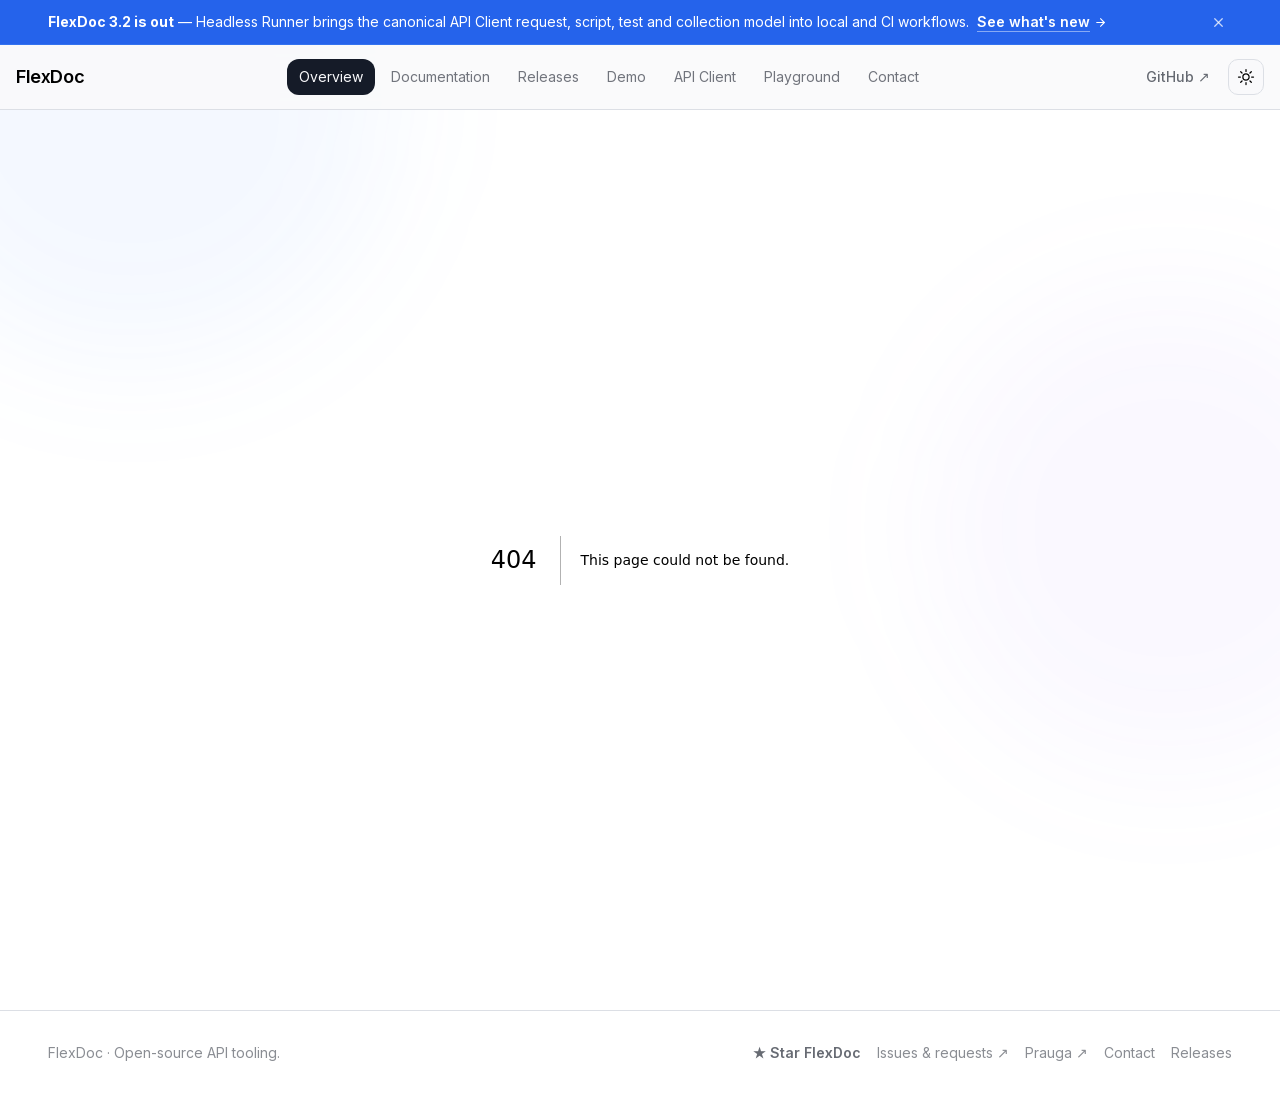
==== commit c22f54b7: "chore: website/deploy: publish generated FlexDoc site Publish the production build only after the pr" ====
--- a/404/index.html
+++ b/404/index.html
@@ -1 +1 @@
-<!DOCTYPE html><html lang="en"><head><meta charSet="utf-8"/><meta name="viewport" content="width=device-width, initial-scale=1"/><link rel="stylesheet" href="/_next/static/chunks/144-d5oarogfk.css" data-precedence="next"/><link rel="preload" as="script" fetchPriority="low" href="/_next/static/chunks/310vm2bl3xxpt.js"/><script src="/_next/static/chunks/0eo1cde-rr3bs.js" async=""></script><script src="/_next/static/chunks/3byuobrkyz9bj.js" async=""></script><script src="/_next/static/chunks/3erf0nmlfn0qv.js" async=""></script><script src="/_next/static/chunks/turbopack-2s1ybmebuq84w.js" async=""></script><script src="/_next/static/chunks/0bhherrwvg7yi.js" async="" crossorigin=""></script><script src="/_next/static/chunks/1lhdm1edxadtt.js" async="" crossorigin=""></script><meta name="robots" content="noindex"/><title>FlexDoc by Prauga | OpenAPI Documentation &amp; API Client</title><meta name="description" content="FlexDoc is Prauga&#x27;s open-source, self-hosted OpenAPI documentation renderer, Try It explorer, API Client workspace, backend-native contract validator and headless API Runner."/><meta name="keywords" content="FlexDoc,Prauga,OpenAPI,API documentation,API Client,Headless Runner,Contract Validation,CI,developer tooling"/><meta property="og:title" content="FlexDoc by Prauga"/><meta property="og:description" content="OpenAPI documentation, executable Try It requests, a local API workspace, backend-native contract validation and headless API workflows in one self-hosted tool."/><meta property="og:site_name" content="FlexDoc by Prauga"/><meta property="og:type" content="website"/><meta name="twitter:card" content="summary"/><meta name="twitter:title" content="FlexDoc by Prauga"/><meta name="twitter:description" content="OpenAPI documentation, executable Try It requests, a local API workspace, backend-native contract validation and headless API workflows in one self-hosted tool."/><meta name="next-size-adjust" content=""/><title>404: This page could not be found.</title><script src="/_next/static/chunks/0cz1d0mv5g_q7.js" noModule=""></script></head><body class="inter_fa93af41-module__0D_jrq__className relative min-h-screen antialiased"><div hidden=""><!--$--><!--/$--></div><div class="pointer-events-none fixed inset-0 -z-10 overflow-hidden" aria-hidden="true"><div class="absolute -left-32 -top-40 h-[520px] w-[520px] rounded-full bg-blue-500/[0.055] blur-3xl dark:bg-blue-400/[0.045]"></div><div class="absolute -right-32 top-[32%] h-[480px] w-[480px] rounded-full bg-violet-500/[0.045] blur-3xl dark:bg-violet-400/[0.035]"></div></div><script>((a,b,c,d,e,f,g,h)=>{let i=document.documentElement,j=["light","dark"];function k(b){var c;(Array.isArray(a)?a:[a]).forEach(a=>{let c="class"===a,d=c&&f?e.map(a=>f[a]||a):e;c?(i.classList.remove(...d),i.classList.add(b)):i.setAttribute(a,b)}),c=b,h&&j.includes(c)&&(i.style.colorScheme=c)}if(d)k(d);else try{let a=localStorage.getItem(b)||c,d=g&&"system"===a?window.matchMedia("(prefers-color-scheme: dark)").matches?"dark":"light":a;k(d)}catch(a){}})("class","theme","system",null,["light","dark"],null,true,true)</script><div class="relative z-0 flex min-h-screen flex-col"><header data-site-header="true" class="sticky top-0 z-50 border-b border-border bg-background/95 backdrop-blur supports-[backdrop-filter]:bg-background/85"><div class="container mx-auto flex h-16 max-w-7xl items-center gap-4 px-4"><a class="flex min-w-0 shrink-0 items-baseline gap-2 font-semibold tracking-tight" href="/"><span class="text-lg">FlexDoc</span><span data-site-brand-suffix="true" class="text-xs font-medium text-foreground/45">by Prauga</span></a><div data-product-nav-scroll="true" data-site-product-nav-slot="true" class="product-nav-scroll min-w-0 flex-1"><nav aria-label="FlexDoc product navigation" data-site-desktop-product-nav="true" class="items-center gap-1"><a aria-current="page" class="rounded-lg px-3 py-2 text-sm transition bg-foreground text-background" href="/">Overview</a><a class="rounded-lg px-3 py-2 text-sm transition text-foreground/60 hover:bg-card hover:text-foreground" href="/docs/">Documentation</a><a class="rounded-lg px-3 py-2 text-sm transition text-foreground/60 hover:bg-card hover:text-foreground" href="/releases/">Releases</a><a class="rounded-lg px-3 py-2 text-sm transition text-foreground/60 hover:bg-card hover:text-foreground" href="/demo/">Demo</a><a class="rounded-lg px-3 py-2 text-sm transition text-foreground/60 hover:bg-card hover:text-foreground" href="/client/">API Client</a><a class="rounded-lg px-3 py-2 text-sm transition text-foreground/60 hover:bg-card hover:text-foreground" href="/playground/">Playground</a><a class="rounded-lg px-3 py-2 text-sm transition text-foreground/60 hover:bg-card hover:text-foreground" href="/contact/">Contact</a></nav></div><div class="ml-auto flex shrink-0 items-center gap-1.5"><a href="https://github.com/Prauga/flexdoc" target="_blank" rel="noopener noreferrer" data-site-desktop-github="true" class="rounded-lg px-3 py-2 text-sm font-medium text-foreground/65 transition hover:bg-card hover:text-foreground">GitHub ↗</a><button class="inline-flex h-9 w-9 items-center justify-center rounded-md border bg-background text-sm font-medium transition-colors hover:bg-accent hover:text-accent-foreground"><svg xmlns="http://www.w3.org/2000/svg" fill="none" viewBox="0 0 24 24" stroke-width="1.5" stroke="currentColor" aria-hidden="true" data-slot="icon" class="h-5 w-5 rotate-0 scale-100 transition-all dark:-rotate-90 dark:scale-0"><path stroke-linecap="round" stroke-linejoin="round" d="M12 3v2.25m6.364.386-1.591 1.591M21 12h-2.25m-.386 6.364-1.591-1.591M12 18.75V21m-4.773-4.227-1.591 1.591M5.25 12H3m4.227-4.773L5.636 5.636M15.75 12a3.75 3.75 0 1 1-7.5 0 3.75 3.75 0 0 1 7.5 0Z"></path></svg><svg xmlns="http://www.w3.org/2000/svg" fill="none" viewBox="0 0 24 24" stroke-width="1.5" stroke="currentColor" aria-hidden="true" data-slot="icon" class="absolute h-5 w-5 rotate-90 scale-0 transition-all dark:rotate-0 dark:scale-100"><path stroke-linecap="round" stroke-linejoin="round" d="M21.752 15.002A9.72 9.72 0 0 1 18 15.75c-5.385 0-9.75-4.365-9.75-9.75 0-1.33.266-2.597.748-3.752A9.753 9.753 0 0 0 3 11.25C3 16.635 7.365 21 12.75 21a9.753 9.753 0 0 0 9.002-5.998Z"></path></svg><span class="sr-only">Toggle theme</span></button><button type="button" data-mobile-nav-trigger="true" data-site-mobile-nav-trigger="true" aria-label="Open product navigation" aria-expanded="false" aria-controls="flexdoc-mobile-nav" class="h-9 w-9 items-center justify-center rounded-lg border border-border bg-card text-foreground/70 transition hover:text-foreground"><svg xmlns="http://www.w3.org/2000/svg" width="18" height="18" viewBox="0 0 24 24" fill="none" stroke="currentColor" stroke-width="2" stroke-linecap="round" stroke-linejoin="round" class="lucide lucide-menu" aria-hidden="true"><path d="M4 12h16"></path><path d="M4 18h16"></path><path d="M4 6h16"></path></svg></button></div></div></header><main class="flex-1"><div style="font-family:system-ui,&quot;Segoe UI&quot;,Roboto,Helvetica,Arial,sans-serif,&quot;Apple Color Emoji&quot;,&quot;Segoe UI Emoji&quot;;height:100vh;text-align:center;display:flex;flex-direction:column;align-items:center;justify-content:center"><div><style>body{color:#000;background:#fff;margin:0}.next-error-h1{border-right:1px solid rgba(0,0,0,.3)}@media (prefers-color-scheme:dark){body{color:#fff;background:#000}.next-error-h1{border-right:1px solid rgba(255,255,255,.3)}}</style><h1 class="next-error-h1" style="display:inline-block;margin:0 20px 0 0;padding:0 23px 0 0;font-size:24px;font-weight:500;vertical-align:top;line-height:49px">404</h1><div style="display:inline-block"><h2 style="font-size:14px;font-weight:400;line-height:49px;margin:0">This page could not be found.</h2></div></div></div><!--$--><!--/$--></main><footer class="border-t border-border px-4 py-8"><div class="container mx-auto flex max-w-7xl flex-col gap-3 text-sm text-foreground/50 sm:flex-row sm:items-center sm:justify-between"><span>FlexDoc · Open-source API tooling by Prauga.</span><div class="flex flex-wrap items-center gap-x-4 gap-y-2"><a href="https://github.com/Prauga/flexdoc" target="_blank" rel="noopener noreferrer" class="font-semibold text-foreground/65 transition hover:text-foreground">★ Star FlexDoc</a><a href="https://github.com/Prauga/flexdoc/issues" target="_blank" rel="noopener noreferrer" class="transition hover:text-foreground">Issues &amp; requests ↗</a><a class="transition hover:text-foreground" href="/contact/">Contact</a><a class="transition hover:text-foreground" href="/releases/">Releases</a></div></div></footer></div><script src="/_next/static/chunks/310vm2bl3xxpt.js" id="_R_" async=""></script><script>(self.__next_f=self.__next_f||[]).push([0])</script><script>self.__next_f.push([1,"1:\"$Sreact.fragment\"\n2:I[27423,[\"/_next/static/chunks/0bhherrwvg7yi.js\",\"/_next/static/chunks/1lhdm1edxadtt.js\"],\"ThemeProvider\"]\n3:I[62966,[\"/_next/static/chunks/0bhherrwvg7yi.js\",\"/_next/static/chunks/1lhdm1edxadtt.js\"],\"ReleaseFeedProvider\"]\n4:I[46909,[\"/_next/static/chunks/0bhherrwvg7yi.js\",\"/_next/static/chunks/1lhdm1edxadtt.js\"],\"SiteCodeCopyEnhancer\"]\n5:I[86992,[\"/_next/static/chunks/0bhherrwvg7yi.js\",\"/_next/static/chunks/1lhdm1edxadtt.js\"],\"ReleaseAnnouncement\"]\n6:I[3020,[\"/_next/static/chunks/0bhherrwvg7yi.js\",\"/_next/static/chunks/1lhdm1edxadtt.js\"],\"SiteHeader\"]\n7:I[39756,[\"/_next/static/chunks/0bhherrwvg7yi.js\",\"/_next/static/chunks/1lhdm1edxadtt.js\"],\"default\"]\n8:I[37457,[\"/_next/static/chunks/0bhherrwvg7yi.js\",\"/_next/static/chunks/1lhdm1edxadtt.js\"],\"default\"]\n9:I[22016,[\"/_next/static/chunks/0bhherrwvg7yi.js\",\"/_next/static/chunks/1lhdm1edxadtt.js\"],\"\"]\nf:I[68027,[\"/_next/static/chunks/0bhherrwvg7yi.js\",\"/_next/static/chunks/1lhdm1edxadtt.js\"],\"default\",1]\n:HL[\"/_next/static/chunks/144-d5oarogfk.css\",\"style\"]\nd:X\n0:{\"P\":null,\"c\":[\"\",\"_not-found\",\"\"],\"q\":\"\",\"i\":false,\"f\":[[[\"\",{\"children\":[\"/_not-found\",{\"children\":[\"__PAGE__\",{},\"$undefined\",\"$undefined\",4608]},\"$undefined\",\"$undefined\",4608]},\"$undefined\",\"$undefined\",4624],[[\"$\",\"$1\",\"c\",{\"children\":[[[\"$\",\"link\",\"0\",{\"rel\":\"stylesheet\",\"href\":\"/_next/static/chunks/144-d5oarogfk.css\",\"precedence\":\"next\",\"crossOrigin\":\"$undefined\",\"nonce\":\"$undefined\"}],[\"$\",\"script\",\"script-0\",{\"src\":\"/_next/static/chunks/0bhherrwvg7yi.js\",\"async\":true,\"nonce\":\"$undefined\"}],[\"$\",\"script\",\"script-1\",{\"src\":\"/_next/static/chunks/1lhdm1edxadtt.js\",\"async\":true,\"nonce\":\"$undefined\"}]],[\"$\",\"html\",null,{\"lang\":\"en\",\"suppressHydrationWarning\":true,\"children\":[\"$\",\"body\",null,{\"className\":\"inter_fa93af41-module__0D_jrq__className relative min-h-screen antialiased\",\"children\":[[\"$\",\"div\",null,{\"className\":\"pointer-events-none fixed inset-0 -z-10 overflow-hidden\",\"aria-hidden\":\"true\",\"children\":[[\"$\",\"div\",null,{\"className\":\"absolute -left-32 -top-40 h-[520px] w-[520px] rounded-full bg-blue-500/[0.055] blur-3xl dark:bg-blue-400/[0.045]\"}],[\"$\",\"div\",null,{\"className\":\"absolute -right-32 top-[32%] h-[480px] w-[480px] rounded-full bg-violet-500/[0.045] blur-3xl dark:bg-violet-400/[0.035]\"}]]}],[\"$\",\"$L2\",null,{\"attribute\":\"class\",\"defaultTheme\":\"system\",\"enableSystem\":true,\"disableTransitionOnChange\":true,\"children\":[\"$\",\"$L3\",null,{\"children\":[[\"$\",\"$L4\",null,{}],[\"$\",\"div\",null,{\"className\":\"relative z-0 flex min-h-screen flex-col\",\"children\":[[\"$\",\"$L5\",null,{}],[\"$\",\"$L6\",null,{}],[\"$\",\"main\",null,{\"className\":\"flex-1\",\"children\":[\"$\",\"$L7\",null,{\"parallelRouterKey\":\"children\",\"error\":\"$undefined\",\"errorStyles\":\"$undefined\",\"errorScripts\":\"$undefined\",\"template\":[\"$\",\"$L8\",null,{}],\"templateStyles\":\"$undefined\",\"templateScripts\":\"$undefined\",\"notFound\":[[[\"$\",\"title\",null,{\"children\":\"404: This page could not be found.\"}],[\"$\",\"div\",null,{\"style\":{\"fontFamily\":\"system-ui,\\\"Segoe UI\\\",Roboto,Helvetica,Arial,sans-serif,\\\"Apple Color Emoji\\\",\\\"Segoe UI Emoji\\\"\",\"height\":\"100vh\",\"textAlign\":\"center\",\"display\":\"flex\",\"flexDirection\":\"column\",\"alignItems\":\"center\",\"justifyContent\":\"center\"},\"children\":[\"$\",\"div\",null,{\"children\":[[\"$\",\"style\",null,{\"dangerouslySetInnerHTML\":{\"__html\":\"body{color:#000;background:#fff;margin:0}.next-error-h1{border-right:1px solid rgba(0,0,0,.3)}@media (prefers-color-scheme:dark){body{color:#fff;background:#000}.next-error-h1{border-right:1px solid rgba(255,255,255,.3)}}\"}}],[\"$\",\"h1\",null,{\"className\":\"next-error-h1\",\"style\":{\"display\":\"inline-block\",\"margin\":\"0 20px 0 0\",\"padding\":\"0 23px 0 0\",\"fontSize\":24,\"fontWeight\":500,\"verticalAlign\":\"top\",\"lineHeight\":\"49px\"},\"children\":404}],[\"$\",\"div\",null,{\"style\":{\"display\":\"inline-block\"},\"children\":[\"$\",\"h2\",null,{\"style\":{\"fontSize\":14,\"fontWeight\":400,\"lineHeight\":\"49px\",\"margin\":0},\"children\":\"This page could not be found.\"}]}]]}]}]],[]],\"forbidden\":\"$undefined\",\"unauthorized\":\"$undefined\"}]}],[\"$\",\"footer\",null,{\"className\":\"border-t border-border px-4 py-8\",\"children\":[\"$\",\"div\",null,{\"className\":\"container mx-auto flex max-w-7xl flex-col gap-3 text-sm text-foreground/50 sm:flex-row sm:items-center sm:justify-between\",\"children\":[[\"$\",\"span\",null,{\"children\":\"FlexDoc · Open-source API tooling by Prauga.\"}],[\"$\",\"div\",null,{\"className\":\"flex flex-wrap items-center gap-x-4 gap-y-2\",\"children\":[[\"$\",\"a\",null,{\"href\":\"https://github.com/Prauga/flexdoc\",\"target\":\"_blank\",\"rel\":\"noopener noreferrer\",\"className\":\"font-semibold text-foreground/65 transition hover:text-foreground\",\"children\":\"★ Star FlexDoc\"}],[\"$\",\"a\",null,{\"href\":\"https://github.com/Prauga/flexdoc/issues\",\"target\":\"_blank\",\"rel\":\"noopener noreferrer\",\"className\":\"transition hover:text-foreground\",\"children\":\"Issues \u0026 requests ↗\"}],[\"$\",\"$L9\",null,{\"href\":\"/contact\",\"className\":\"transition hover:text-foreground\",\"children\":\"Contact\"}],[\"$\",\"$L9\",null,{\"href\":\"/releases\",\"className\":\"transition hover:text-foreground\",\"children\":\"Releases\"}]]}]]}]}]]}]]}]}]]}]}]]}],{\"children\":[[\"$\",\"$1\",\"c\",{\"children\":[null,[\"$\",\"$L7\",null,{\"parallelRouterKey\":\"children\",\"error\":\"$undefined\",\"errorStyles\":\"$undefined\",\"errorScripts\":\"$undefined\",\"template\":[\"$\",\"$L8\",null,{}],\"templateStyles\":\"$undefined\",\"templateScripts\":\"$undefined\",\"notFound\":\"$undefined\",\"forbidden\":\"$undefined\",\"unauthorized\":\"$undefined\"}]]}],{\"children\":[[\"$\",\"$1\",\"c\",{\"children\":[[[\"$\",\"title\",null,{\"children\":\"404: This page could not be found.\"}],[\"$\",\"div\",null,{\"style\":\"$0:f:0:1:0:props:children:1:props:children:props:children:1:props:children:props:children:1:props:children:2:props:children:props:notFound:0:1:props:style\",\"children\":[\"$\",\"div\",null,{\"children\":[[\"$\",\"style\",null,{\"dangerouslySetInnerHTML\":{\"__html\":\"body{color:#000;background:#fff;margin:0}.next-error-h1{border-right:1px solid rgba(0,0,0,.3)}@media (prefers-color-scheme:dark){body{color:#fff;background:#000}.next-error-h1{border-right:1px solid rgba(255,255,255,.3)}}\"}}],\"$La\",\"$Lb\"]}]}]],null,\"$Lc\"]}],{},null,false,null]},null,false,\"$d\"]},null,false,null],\"$Le\",false]],\"m\":\"$undefined\",\"G\":[\"$f\",[\"$L10\"]],\"S\":true,\"h\":null,\"r\":\"$undefined\",\"s\":\"$undefined\",\"a\":\"$undefined\",\"l\":\"$undefined\",\"p\":\"$undefined\",\"d\":\"$undefined\",\"b\":\"3cKZCpC_SWQbveerwxi_7\"}\n11:I[97367,[\"/_next/static/chunks/0bhherrwvg7yi.js\",\"/_next/static/chunks/1lhdm1edxadtt.js\"],\"OutletBoundary\"]\n12:\"$Sreact.suspense\"\n14:I[97367,[\"/_next/static/chunks/0bhherrwvg7yi.js\",\"/_next/static/chunks/1lhdm1edxadtt.js\"],\"ViewportBoundary\"]\n16:I[97367,[\"/_next/static/chunks/0bhherrwvg7yi.js\",\"/_next/static/chunks/1lhdm1edxadtt.js\"],\"MetadataBoundary\"]\na:[\"$\",\"h1\",null,{\"className\":\"next-error-h1\",\"style\":\"$0:f:0:1:0:props:children:1:props:children:props:children:1:props:children:props:children:1:props:children:2:props:children:props:notFound:0:1:props:children:props:children:1:props:style\",\"children\":404}]\nb:[\"$\",\"div\",null,{\"style\":\"$0:f:0:1:0:props:children:1:props:children:props:children:1:props:children:props:children:1:props:children:2:props:children:props:notFound:0:1:props:children:props:children:2:props:style\",\"children\":[\"$\",\"h2\",null,{\"style\":\"$0:f:0:1:0:props:children:1:props:children:props:children:1:props:children:props:children:1:props:children:2:props:children:props:notFound:0:1:props:children:props:children:2:props:children:props:style\",\"children\":\"This page could not be found.\"}]}]\nc:[\"$\",\"$L11\",null,{\"children\":[\"$\",\"$12\",null,{\"name\":\"Next.MetadataOutlet\",\"children\":\"$@13\"}]}]\ne:[\"$\",\"$1\",\"h\",{\"children\":[[\"$\",\"meta\",null,{\"name\":\"robots\",\"content\":\"noindex\"}],[\"$\",\"$L14\",null,{\"children\":\"$L15\"}],[\"$\",\"div\",null,{\"hidden\":true,\"children\":[\"$\",\"$L16\",null,{\"children\":[\"$\",\"$12\",null,{\"name\":\"Next.Metadata\",\"children\":\"$L17\"}]}]}],[\"$\",\"meta\",null,{\"name\":\"next-size-adjust\",\"content\":\"\"}]]}]\n10:[\"$\",\"link\",\"0\",{\"rel\":\"stylesheet\",\"href\":\"/_next/static/chunks/144-d5oarogfk.css\",\"precedence\":\"next\",\"crossOrigin\":\"$undefined\",\"nonce\":\"$undefined\"}]\nd:C\n15:[[\"$\",\"meta\",\"0\",{\"charSet\":\"utf-8\"}],[\"$\",\"meta\",\"1\",{\"name\":\"viewport\",\"content\":\"width=device-width, initial-scale=1\"}]]\n13:null\n17:[[\"$\",\"title\",\"0\",{\"children\":\"FlexDoc by Prauga | OpenAPI Documentation \u0026 API Client\"}],[\"$\",\"meta\",\"1\",{\"name\":\"description\",\"content\":\"FlexDoc is Prauga's open-source, self-hosted OpenAPI documentation renderer, Try It explorer, API Client workspace, backend-native contract validator and headless API Runner.\"}],[\"$\",\"meta\",\"2\",{\"name\":\"keywords\",\"content\":\"FlexDoc,Prauga,OpenAPI,API documentation,API Client,Headless Runner,Contract Validation,CI,developer tooling\"}],[\"$\",\"meta\",\"3\",{\"property\":\"og:title\",\"content\":\"FlexDoc by Prauga\"}],[\"$\",\"meta\",\"4\",{\"property\":\"og:description\",\"content\":\"OpenAPI documentation, executable Try It requests, a local API workspace, backend-native contract validation and headless API workflows in one self-hosted tool.\"}],[\"$\",\"meta\",\"5\",{\"property\":\"og:site_name\",\"content\":\"FlexDoc by Prauga\"}],[\"$\",\"meta\",\"6\",{\"property\":\"og:type\",\"content\":\"website\"}],[\"$\",\"meta\",\"7\",{\"name\":\"twitter:card\",\"content\":\"summary\"}],[\"$\",\"meta\",\"8\",{\"name\":\"twitter:title\",\"content\":\"FlexDoc by Prauga\"}],[\"$\",\"meta\",\"9\",{\"name\":\"twitter:description\",\"content\":\"OpenAPI documentation, executable Try It requests, a local API workspace, backend-native contract validation and headless API workflows in one self-hosted tool.\"}]]\n"])</script></body></html>+<!DOCTYPE html><html lang="en"><head><meta charSet="utf-8"/><meta name="viewport" content="width=device-width, initial-scale=1"/><link rel="stylesheet" href="/_next/static/chunks/1x-b5_8fie4t6.css" data-precedence="next"/><link rel="preload" as="script" fetchPriority="low" href="/_next/static/chunks/310vm2bl3xxpt.js"/><script src="/_next/static/chunks/19mx3mg6lkumu.js" async=""></script><script src="/_next/static/chunks/3byuobrkyz9bj.js" async=""></script><script src="/_next/static/chunks/344n2zhqbh4pn.js" async=""></script><script src="/_next/static/chunks/turbopack-0aqb5hlrzlk2g.js" async=""></script><script src="/_next/static/chunks/0bhherrwvg7yi.js" async="" crossorigin=""></script><script src="/_next/static/chunks/2u3gsl0f070pt.js" async="" crossorigin=""></script><meta name="robots" content="noindex"/><title>FlexDoc | OpenAPI Documentation &amp; API Client</title><meta name="description" content="FlexDoc is Prauga&#x27;s open-source, self-hosted OpenAPI documentation renderer, Try It explorer, API Client workspace, backend-native contract validator and headless API Runner."/><meta name="keywords" content="FlexDoc,Prauga,OpenAPI,API documentation,API Client,Headless Runner,Contract Validation,CI,developer tooling"/><meta property="og:title" content="FlexDoc"/><meta property="og:description" content="OpenAPI documentation, executable Try It requests, a local API workspace, backend-native contract validation and headless API workflows in one self-hosted tool."/><meta property="og:site_name" content="FlexDoc"/><meta property="og:type" content="website"/><meta name="twitter:card" content="summary"/><meta name="twitter:title" content="FlexDoc"/><meta name="twitter:description" content="OpenAPI documentation, executable Try It requests, a local API workspace, backend-native contract validation and headless API workflows in one self-hosted tool."/><meta name="next-size-adjust" content=""/><title>404: This page could not be found.</title><script src="/_next/static/chunks/0cz1d0mv5g_q7.js" noModule=""></script></head><body class="inter_fa93af41-module__0D_jrq__className relative min-h-screen antialiased"><div hidden=""><!--$--><!--/$--></div><div class="pointer-events-none fixed inset-0 -z-10 overflow-hidden" aria-hidden="true"><div class="absolute -left-32 -top-40 h-[520px] w-[520px] rounded-full bg-blue-500/[0.055] blur-3xl dark:bg-blue-400/[0.045]"></div><div class="absolute -right-32 top-[32%] h-[480px] w-[480px] rounded-full bg-violet-500/[0.045] blur-3xl dark:bg-violet-400/[0.035]"></div></div><script>((a,b,c,d,e,f,g,h)=>{let i=document.documentElement,j=["light","dark"];function k(b){var c;(Array.isArray(a)?a:[a]).forEach(a=>{let c="class"===a,d=c&&f?e.map(a=>f[a]||a):e;c?(i.classList.remove(...d),i.classList.add(b)):i.setAttribute(a,b)}),c=b,h&&j.includes(c)&&(i.style.colorScheme=c)}if(d)k(d);else try{let a=localStorage.getItem(b)||c,d=g&&"system"===a?window.matchMedia("(prefers-color-scheme: dark)").matches?"dark":"light":a;k(d)}catch(a){}})("class","theme","system",null,["light","dark"],null,true,true)</script><div class="relative z-0 flex min-h-screen flex-col"><header data-site-header="true" class="sticky top-0 z-50 border-b border-border bg-background/95 backdrop-blur supports-[backdrop-filter]:bg-background/85"><div class="container mx-auto flex h-16 max-w-7xl items-center gap-4 px-4"><a class="flex min-w-0 shrink-0 items-center font-semibold tracking-tight" href="/"><span class="text-lg">FlexDoc</span></a><div data-product-nav-scroll="true" data-site-product-nav-slot="true" class="product-nav-scroll min-w-0 flex-1"><nav aria-label="FlexDoc product navigation" data-site-desktop-product-nav="true" class="items-center gap-1"><a aria-current="page" class="rounded-lg px-3 py-2 text-sm transition bg-foreground text-background" href="/">Overview</a><a class="rounded-lg px-3 py-2 text-sm transition text-foreground/60 hover:bg-card hover:text-foreground" href="/docs/">Documentation</a><a class="rounded-lg px-3 py-2 text-sm transition text-foreground/60 hover:bg-card hover:text-foreground" href="/releases/">Releases</a><a class="rounded-lg px-3 py-2 text-sm transition text-foreground/60 hover:bg-card hover:text-foreground" href="/demo/">Demo</a><a class="rounded-lg px-3 py-2 text-sm transition text-foreground/60 hover:bg-card hover:text-foreground" href="/client/">API Client</a><a class="rounded-lg px-3 py-2 text-sm transition text-foreground/60 hover:bg-card hover:text-foreground" href="/playground/">Playground</a><a class="rounded-lg px-3 py-2 text-sm transition text-foreground/60 hover:bg-card hover:text-foreground" href="/contact/">Contact</a></nav></div><div class="ml-auto flex shrink-0 items-center gap-1.5"><a href="https://github.com/Prauga/flexdoc" target="_blank" rel="noopener noreferrer" data-site-desktop-github="true" class="rounded-lg px-3 py-2 text-sm font-medium text-foreground/65 transition hover:bg-card hover:text-foreground">GitHub ↗</a><button class="inline-flex h-9 w-9 items-center justify-center rounded-md border bg-background text-sm font-medium transition-colors hover:bg-accent hover:text-accent-foreground"><svg xmlns="http://www.w3.org/2000/svg" fill="none" viewBox="0 0 24 24" stroke-width="1.5" stroke="currentColor" aria-hidden="true" data-slot="icon" class="h-5 w-5 rotate-0 scale-100 transition-all dark:-rotate-90 dark:scale-0"><path stroke-linecap="round" stroke-linejoin="round" d="M12 3v2.25m6.364.386-1.591 1.591M21 12h-2.25m-.386 6.364-1.591-1.591M12 18.75V21m-4.773-4.227-1.591 1.591M5.25 12H3m4.227-4.773L5.636 5.636M15.75 12a3.75 3.75 0 1 1-7.5 0 3.75 3.75 0 0 1 7.5 0Z"></path></svg><svg xmlns="http://www.w3.org/2000/svg" fill="none" viewBox="0 0 24 24" stroke-width="1.5" stroke="currentColor" aria-hidden="true" data-slot="icon" class="absolute h-5 w-5 rotate-90 scale-0 transition-all dark:rotate-0 dark:scale-100"><path stroke-linecap="round" stroke-linejoin="round" d="M21.752 15.002A9.72 9.72 0 0 1 18 15.75c-5.385 0-9.75-4.365-9.75-9.75 0-1.33.266-2.597.748-3.752A9.753 9.753 0 0 0 3 11.25C3 16.635 7.365 21 12.75 21a9.753 9.753 0 0 0 9.002-5.998Z"></path></svg><span class="sr-only">Toggle theme</span></button><button type="button" data-mobile-nav-trigger="true" data-site-mobile-nav-trigger="true" aria-label="Open product navigation" aria-expanded="false" aria-controls="flexdoc-mobile-nav" class="h-9 w-9 items-center justify-center rounded-lg border border-border bg-card text-foreground/70 transition hover:text-foreground"><svg xmlns="http://www.w3.org/2000/svg" width="18" height="18" viewBox="0 0 24 24" fill="none" stroke="currentColor" stroke-width="2" stroke-linecap="round" stroke-linejoin="round" class="lucide lucide-menu" aria-hidden="true"><path d="M4 12h16"></path><path d="M4 18h16"></path><path d="M4 6h16"></path></svg></button></div></div></header><main class="flex-1"><div style="font-family:system-ui,&quot;Segoe UI&quot;,Roboto,Helvetica,Arial,sans-serif,&quot;Apple Color Emoji&quot;,&quot;Segoe UI Emoji&quot;;height:100vh;text-align:center;display:flex;flex-direction:column;align-items:center;justify-content:center"><div><style>body{color:#000;background:#fff;margin:0}.next-error-h1{border-right:1px solid rgba(0,0,0,.3)}@media (prefers-color-scheme:dark){body{color:#fff;background:#000}.next-error-h1{border-right:1px solid rgba(255,255,255,.3)}}</style><h1 class="next-error-h1" style="display:inline-block;margin:0 20px 0 0;padding:0 23px 0 0;font-size:24px;font-weight:500;vertical-align:top;line-height:49px">404</h1><div style="display:inline-block"><h2 style="font-size:14px;font-weight:400;line-height:49px;margin:0">This page could not be found.</h2></div></div></div><!--$--><!--/$--></main><footer class="border-t border-border px-4 py-8"><div class="container mx-auto flex max-w-7xl flex-col gap-3 text-sm text-foreground/50 sm:flex-row sm:items-center sm:justify-between"><span>FlexDoc · Open-source API tooling.</span><div class="flex flex-wrap items-center gap-x-4 gap-y-2"><a href="https://github.com/Prauga/flexdoc" target="_blank" rel="noopener noreferrer" class="font-semibold text-foreground/65 transition hover:text-foreground">★ Star FlexDoc</a><a href="https://github.com/Prauga/flexdoc/issues" target="_blank" rel="noopener noreferrer" class="transition hover:text-foreground">Issues &amp; requests ↗</a><a href="https://prauga.com" target="_blank" rel="noopener noreferrer" class="transition hover:text-foreground">Prauga ↗</a><a class="transition hover:text-foreground" href="/contact/">Contact</a><a class="transition hover:text-foreground" href="/releases/">Releases</a></div></div></footer></div><script src="/_next/static/chunks/310vm2bl3xxpt.js" id="_R_" async=""></script><script>(self.__next_f=self.__next_f||[]).push([0])</script><script>self.__next_f.push([1,"1:\"$Sreact.fragment\"\n2:I[27423,[\"/_next/static/chunks/0bhherrwvg7yi.js\",\"/_next/static/chunks/2u3gsl0f070pt.js\"],\"ThemeProvider\"]\n3:I[62966,[\"/_next/static/chunks/0bhherrwvg7yi.js\",\"/_next/static/chunks/2u3gsl0f070pt.js\"],\"ReleaseFeedProvider\"]\n4:I[46909,[\"/_next/static/chunks/0bhherrwvg7yi.js\",\"/_next/static/chunks/2u3gsl0f070pt.js\"],\"SiteCodeCopyEnhancer\"]\n5:I[64435,[\"/_next/static/chunks/0bhherrwvg7yi.js\",\"/_next/static/chunks/2u3gsl0f070pt.js\"],\"SiteImageZoomEnhancer\"]\n6:I[86992,[\"/_next/static/chunks/0bhherrwvg7yi.js\",\"/_next/static/chunks/2u3gsl0f070pt.js\"],\"ReleaseAnnouncement\"]\n7:I[3020,[\"/_next/static/chunks/0bhherrwvg7yi.js\",\"/_next/static/chunks/2u3gsl0f070pt.js\"],\"SiteHeader\"]\n8:I[39756,[\"/_next/static/chunks/0bhherrwvg7yi.js\",\"/_next/static/chunks/2u3gsl0f070pt.js\"],\"default\"]\n9:I[37457,[\"/_next/static/chunks/0bhherrwvg7yi.js\",\"/_next/static/chunks/2u3gsl0f070pt.js\"],\"default\"]\na:I[22016,[\"/_next/static/chunks/0bhherrwvg7yi.js\",\"/_next/static/chunks/2u3gsl0f070pt.js\"],\"\"]\n10:I[68027,[\"/_next/static/chunks/0bhherrwvg7yi.js\",\"/_next/static/chunks/2u3gsl0f070pt.js\"],\"default\",1]\n:HL[\"/_next/static/chunks/1x-b5_8fie4t6.css\",\"style\"]\ne:X\n0:{\"P\":null,\"c\":[\"\",\"_not-found\",\"\"],\"q\":\"\",\"i\":false,\"f\":[[[\"\",{\"children\":[\"/_not-found\",{\"children\":[\"__PAGE__\",{},\"$undefined\",\"$undefined\",4608]},\"$undefined\",\"$undefined\",4608]},\"$undefined\",\"$undefined\",4624],[[\"$\",\"$1\",\"c\",{\"children\":[[[\"$\",\"link\",\"0\",{\"rel\":\"stylesheet\",\"href\":\"/_next/static/chunks/1x-b5_8fie4t6.css\",\"precedence\":\"next\",\"crossOrigin\":\"$undefined\",\"nonce\":\"$undefined\"}],[\"$\",\"script\",\"script-0\",{\"src\":\"/_next/static/chunks/0bhherrwvg7yi.js\",\"async\":true,\"nonce\":\"$undefined\"}],[\"$\",\"script\",\"script-1\",{\"src\":\"/_next/static/chunks/2u3gsl0f070pt.js\",\"async\":true,\"nonce\":\"$undefined\"}]],[\"$\",\"html\",null,{\"lang\":\"en\",\"suppressHydrationWarning\":true,\"children\":[\"$\",\"body\",null,{\"className\":\"inter_fa93af41-module__0D_jrq__className relative min-h-screen antialiased\",\"children\":[[\"$\",\"div\",null,{\"className\":\"pointer-events-none fixed inset-0 -z-10 overflow-hidden\",\"aria-hidden\":\"true\",\"children\":[[\"$\",\"div\",null,{\"className\":\"absolute -left-32 -top-40 h-[520px] w-[520px] rounded-full bg-blue-500/[0.055] blur-3xl dark:bg-blue-400/[0.045]\"}],[\"$\",\"div\",null,{\"className\":\"absolute -right-32 top-[32%] h-[480px] w-[480px] rounded-full bg-violet-500/[0.045] blur-3xl dark:bg-violet-400/[0.035]\"}]]}],[\"$\",\"$L2\",null,{\"attribute\":\"class\",\"defaultTheme\":\"system\",\"enableSystem\":true,\"disableTransitionOnChange\":true,\"children\":[\"$\",\"$L3\",null,{\"children\":[[\"$\",\"$L4\",null,{}],[\"$\",\"$L5\",null,{}],[\"$\",\"div\",null,{\"className\":\"relative z-0 flex min-h-screen flex-col\",\"children\":[[\"$\",\"$L6\",null,{}],[\"$\",\"$L7\",null,{}],[\"$\",\"main\",null,{\"className\":\"flex-1\",\"children\":[\"$\",\"$L8\",null,{\"parallelRouterKey\":\"children\",\"error\":\"$undefined\",\"errorStyles\":\"$undefined\",\"errorScripts\":\"$undefined\",\"template\":[\"$\",\"$L9\",null,{}],\"templateStyles\":\"$undefined\",\"templateScripts\":\"$undefined\",\"notFound\":[[[\"$\",\"title\",null,{\"children\":\"404: This page could not be found.\"}],[\"$\",\"div\",null,{\"style\":{\"fontFamily\":\"system-ui,\\\"Segoe UI\\\",Roboto,Helvetica,Arial,sans-serif,\\\"Apple Color Emoji\\\",\\\"Segoe UI Emoji\\\"\",\"height\":\"100vh\",\"textAlign\":\"center\",\"display\":\"flex\",\"flexDirection\":\"column\",\"alignItems\":\"center\",\"justifyContent\":\"center\"},\"children\":[\"$\",\"div\",null,{\"children\":[[\"$\",\"style\",null,{\"dangerouslySetInnerHTML\":{\"__html\":\"body{color:#000;background:#fff;margin:0}.next-error-h1{border-right:1px solid rgba(0,0,0,.3)}@media (prefers-color-scheme:dark){body{color:#fff;background:#000}.next-error-h1{border-right:1px solid rgba(255,255,255,.3)}}\"}}],[\"$\",\"h1\",null,{\"className\":\"next-error-h1\",\"style\":{\"display\":\"inline-block\",\"margin\":\"0 20px 0 0\",\"padding\":\"0 23px 0 0\",\"fontSize\":24,\"fontWeight\":500,\"verticalAlign\":\"top\",\"lineHeight\":\"49px\"},\"children\":404}],[\"$\",\"div\",null,{\"style\":{\"display\":\"inline-block\"},\"children\":[\"$\",\"h2\",null,{\"style\":{\"fontSize\":14,\"fontWeight\":400,\"lineHeight\":\"49px\",\"margin\":0},\"children\":\"This page could not be found.\"}]}]]}]}]],[]],\"forbidden\":\"$undefined\",\"unauthorized\":\"$undefined\"}]}],[\"$\",\"footer\",null,{\"className\":\"border-t border-border px-4 py-8\",\"children\":[\"$\",\"div\",null,{\"className\":\"container mx-auto flex max-w-7xl flex-col gap-3 text-sm text-foreground/50 sm:flex-row sm:items-center sm:justify-between\",\"children\":[[\"$\",\"span\",null,{\"children\":\"FlexDoc · Open-source API tooling.\"}],[\"$\",\"div\",null,{\"className\":\"flex flex-wrap items-center gap-x-4 gap-y-2\",\"children\":[[\"$\",\"a\",null,{\"href\":\"https://github.com/Prauga/flexdoc\",\"target\":\"_blank\",\"rel\":\"noopener noreferrer\",\"className\":\"font-semibold text-foreground/65 transition hover:text-foreground\",\"children\":\"★ Star FlexDoc\"}],[\"$\",\"a\",null,{\"href\":\"https://github.com/Prauga/flexdoc/issues\",\"target\":\"_blank\",\"rel\":\"noopener noreferrer\",\"className\":\"transition hover:text-foreground\",\"children\":\"Issues \u0026 requests ↗\"}],[\"$\",\"a\",null,{\"href\":\"https://prauga.com\",\"target\":\"_blank\",\"rel\":\"noopener noreferrer\",\"className\":\"transition hover:text-foreground\",\"children\":\"Prauga ↗\"}],[\"$\",\"$La\",null,{\"href\":\"/contact\",\"className\":\"transition hover:text-foreground\",\"children\":\"Contact\"}],[\"$\",\"$La\",null,{\"href\":\"/releases\",\"className\":\"transition hover:text-foreground\",\"children\":\"Releases\"}]]}]]}]}]]}]]}]}]]}]}]]}],{\"children\":[[\"$\",\"$1\",\"c\",{\"children\":[null,[\"$\",\"$L8\",null,{\"parallelRouterKey\":\"children\",\"error\":\"$undefined\",\"errorStyles\":\"$undefined\",\"errorScripts\":\"$undefined\",\"template\":[\"$\",\"$L9\",null,{}],\"templateStyles\":\"$undefined\",\"templateScripts\":\"$undefined\",\"notFound\":\"$undefined\",\"forbidden\":\"$undefined\",\"unauthorized\":\"$undefined\"}]]}],{\"children\":[[\"$\",\"$1\",\"c\",{\"children\":[[[\"$\",\"title\",null,{\"children\":\"404: This page could not be found.\"}],[\"$\",\"div\",null,{\"style\":\"$0:f:0:1:0:props:children:1:props:children:props:children:1:props:children:props:children:2:props:children:2:props:children:props:notFound:0:1:props:style\",\"children\":[\"$\",\"div\",null,{\"children\":[[\"$\",\"style\",null,{\"dangerouslySetInnerHTML\":{\"__html\":\"body{color:#000;background:#fff;margin:0}.next-error-h1{border-right:1px solid rgba(0,0,0,.3)}@media (prefers-color-scheme:dark){body{color:#fff;background:#000}.next-error-h1{border-right:1px solid rgba(255,255,255,.3)}}\"}}],\"$Lb\",\"$Lc\"]}]}]],null,\"$Ld\"]}],{},null,false,null]},null,false,\"$e\"]},null,false,null],\"$Lf\",false]],\"m\":\"$undefined\",\"G\":[\"$10\",[\"$L11\"]],\"S\":true,\"h\":null,\"r\":\"$undefined\",\"s\":\"$undefined\",\"a\":\"$undefined\",\"l\":\"$undefined\",\"p\":\"$undefined\",\"d\":\"$undefined\",\"b\":\"6ngp1HtbMB32PX-FwjrcE\"}\n12:I[97367,[\"/_next/static/chunks/0bhherrwvg7yi.js\",\"/_next/static/chunks/2u3gsl0f070pt.js\"],\"OutletBoundary\"]\n13:\"$Sreact.suspense\"\n15:I[97367,[\"/_next/static/chunks/0bhherrwvg7yi.js\",\"/_next/static/chunks/2u3gsl0f070pt.js\"],\"ViewportBoundary\"]\n17:I[97367,[\"/_next/static/chunks/0bhherrwvg7yi.js\",\"/_next/static/chunks/2u3gsl0f070pt.js\"],\"MetadataBoundary\"]\nb:[\"$\",\"h1\",null,{\"className\":\"next-error-h1\",\"style\":\"$0:f:0:1:0:props:children:1:props:children:props:children:1:props:children:props:children:2:props:children:2:props:children:props:notFound:0:1:props:children:props:children:1:props:style\",\"children\":404}]\nc:[\"$\",\"div\",null,{\"style\":\"$0:f:0:1:0:props:children:1:props:children:props:children:1:props:children:props:children:2:props:children:2:props:children:props:notFound:0:1:props:children:props:children:2:props:style\",\"children\":[\"$\",\"h2\",null,{\"style\":\"$0:f:0:1:0:props:children:1:props:children:props:children:1:props:children:props:children:2:props:children:2:props:children:props:notFound:0:1:props:children:props:children:2:props:children:props:style\",\"children\":\"This page could not be found.\"}]}]\nd:[\"$\",\"$L12\",null,{\"children\":[\"$\",\"$13\",null,{\"name\":\"Next.MetadataOutlet\",\"children\":\"$@14\"}]}]\nf:[\"$\",\"$1\",\"h\",{\"children\":[[\"$\",\"meta\",null,{\"name\":\"robots\",\"content\":\"noindex\"}],[\"$\",\"$L15\",null,{\"children\":\"$L16\"}],[\"$\",\"div\",null,{\"hidden\":true,\"children\":[\"$\",\"$L17\",null,{\"children\":[\"$\",\"$13\",null,{\"name\":\"Next.Metadata\",\"children\":\"$L18\"}]}]}],[\"$\",\"meta\",null,{\"name\":\"next-size-adjust\",\"content\":\"\"}]]}]\n11:[\"$\",\"link\",\"0\",{\"rel\":\"stylesheet\",\"href\":\"/_next/static/chunks/1x-b5_8fie4t6.css\",\"precedence\":\"next\",\"crossOrigin\":\"$undefined\",\"nonce\":\"$undefined\"}]\ne:C\n16:[[\"$\",\"meta\",\"0\",{\"charSet\":\"utf-8\"}],[\"$\",\"meta\",\"1\",{\"name\":\"viewport\",\"content\":\"width=device-width, initial-scale=1\"}]]\n14:null\n18:[[\"$\",\"title\",\"0\",{\"children\":\"FlexDoc | OpenAPI Documentation \u0026 API Client\"}],[\"$\",\"meta\",\"1\",{\"name\":\"description\",\"content\":\"FlexDoc is Prauga's open-source, self-hosted OpenAPI documentation renderer, Try It explorer, API Client workspace, backend-native contract validator and headless API Runner.\"}],[\"$\",\"meta\",\"2\",{\"name\":\"keywords\",\"content\":\"FlexDoc,Prauga,OpenAPI,API documentation,API Client,Headless Runner,Contract Validation,CI,developer tooling\"}],[\"$\",\"meta\",\"3\",{\"property\":\"og:title\",\"content\":\"FlexDoc\"}],[\"$\",\"meta\",\"4\",{\"property\":\"og:description\",\"content\":\"OpenAPI documentation, executable Try It requests, a local API workspace, backend-native contract validation and headless API workflows in one self-hosted tool.\"}],[\"$\",\"meta\",\"5\",{\"property\":\"og:site_name\",\"content\":\"FlexDoc\"}],[\"$\",\"meta\",\"6\",{\"property\":\"og:type\",\"content\":\"website\"}],[\"$\",\"meta\",\"7\",{\"name\":\"twitter:card\",\"content\":\"summary\"}],[\"$\",\"meta\",\"8\",{\"name\":\"twitter:title\",\"content\":\"FlexDoc\"}],[\"$\",\"meta\",\"9\",{\"name\":\"twitter:description\",\"content\":\"OpenAPI documentation, executable Try It requests, a local API workspace, backend-native contract validation and headless API workflows in one self-hosted tool.\"}]]\n"])</script></body></html>
--- a/_next/static/chunks/1x-b5_8fie4t6.css
+++ b/_next/static/chunks/1x-b5_8fie4t6.css
@@ -0,0 +1,3 @@
+@font-face{font-family:Inter;font-style:normal;font-weight:100 900;font-display:swap;src:url(../media/2c55a0e60120577a-s.0-dom-5bn10r2.woff2)format("woff2");unicode-range:U+460-52F,U+1C80-1C8A,U+20B4,U+2DE0-2DFF,U+A640-A69F,U+FE2E-FE2F}@font-face{font-family:Inter;font-style:normal;font-weight:100 900;font-display:swap;src:url(../media/9c72aa0f40e4eef8-s.1y4-pdgsjb-pw.woff2)format("woff2");unicode-range:U+301,U+400-45F,U+490-491,U+4B0-4B1,U+2116}@font-face{font-family:Inter;font-style:normal;font-weight:100 900;font-display:swap;src:url(../media/ad66f9afd8947f86-s.3lvt2whj97whp.woff2)format("woff2");unicode-range:U+1F??}@font-face{font-family:Inter;font-style:normal;font-weight:100 900;font-display:swap;src:url(../media/5476f68d60460930-s.2uwcyprjm3xu3.woff2)format("woff2");unicode-range:U+370-377,U+37A-37F,U+384-38A,U+38C,U+38E-3A1,U+3A3-3FF}@font-face{font-family:Inter;font-style:normal;font-weight:100 900;font-display:swap;src:url(../media/2bbe8d2671613f1f-s.0k62hbripvv8p.woff2)format("woff2");unicode-range:U+102-103,U+110-111,U+128-129,U+168-169,U+1A0-1A1,U+1AF-1B0,U+300-301,U+303-304,U+308-309,U+323,U+329,U+1EA0-1EF9,U+20AB}@font-face{font-family:Inter;font-style:normal;font-weight:100 900;font-display:swap;src:url(../media/1bffadaabf893a1e-s.3-6t-g6q0vh0a.woff2)format("woff2");unicode-range:U+100-2BA,U+2BD-2C5,U+2C7-2CC,U+2CE-2D7,U+2DD-2FF,U+304,U+308,U+329,U+1D00-1DBF,U+1E00-1E9F,U+1EF2-1EFF,U+2020,U+20A0-20AB,U+20AD-20C0,U+2113,U+2C60-2C7F,U+A720-A7FF}@font-face{font-family:Inter;font-style:normal;font-weight:100 900;font-display:swap;src:url(../media/83afe278b6a6bb3c-s.p.2bn3s6zvc0dyp.woff2)format("woff2");unicode-range:U+??,U+131,U+152-153,U+2BB-2BC,U+2C6,U+2DA,U+2DC,U+304,U+308,U+329,U+2000-206F,U+20AC,U+2122,U+2191,U+2193,U+2212,U+2215,U+FEFF,U+FFFD}@font-face{font-family:Inter Fallback;src:local(Arial);ascent-override:90.44%;descent-override:22.52%;line-gap-override:0.0%;size-adjust:107.12%}.inter_fa93af41-module__0D_jrq__className{font-family:Inter,Inter Fallback;font-style:normal}
+html,body,#root,#flexdoc-root{min-height:100%}body{margin:0}.flexdoc-root{color:var(--flexdoc-text,inherit);border-color:var(--flexdoc-border,currentColor);-webkit-text-size-adjust:100%}.flexdoc-root h1,.flexdoc-root h2,.flexdoc-root h3,.flexdoc-root h4,.flexdoc-root h5,.flexdoc-root h6{font-family:var(--flexdoc-heading-font,inherit);font-weight:var(--flexdoc-heading-weight,inherit)}.flexdoc-root pre,.flexdoc-root code,.flexdoc-root textarea{font-family:var(--flexdoc-code-font,ui-monospace, SFMono-Regular, Menlo, Monaco, Consolas, monospace)}.flexdoc-root pre,.flexdoc-root code{font-size:var(--flexdoc-code-size,inherit);line-height:var(--flexdoc-code-line-height,inherit)}.flexdoc-root a:not([class*=text-]){color:var(--flexdoc-primary,inherit)}.flexdoc-container{width:100%;height:100%;font-family:-apple-system,BlinkMacSystemFont,Segoe UI,Roboto,Oxygen,Ubuntu,Cantarell,Open Sans,Helvetica Neue,sans-serif;display:flex;overflow:hidden}.sidebar{background-color:#f9fafb;border-right:1px solid #e5e7eb;width:300px;padding:1rem;overflow-y:auto}.endpoint-list{margin:0;padding:0;list-style:none}.endpoint-item{cursor:pointer;border-radius:.375rem;margin:.25rem 0;padding:.5rem .75rem;transition:background-color .2s}.endpoint-item:hover{background-color:#e5e7eb}.endpoint-item.active{color:#fff;background-color:#3b82f6}.endpoint-detail{flex:1;padding:1.5rem;overflow-y:auto}.endpoint-header{border-bottom:1px solid #e5e7eb;margin-bottom:1.5rem;padding-bottom:1rem}.http-method{text-transform:uppercase;border-radius:.25rem;margin-right:.5rem;padding:.25rem .5rem;font-size:.875rem;font-weight:600;display:inline-block}.http-get{color:#1e40af;background-color:#dbeafe}.http-post{color:#065f46;background-color:#d1fae5}.http-put{color:#92400e;background-color:#fef3c7}.http-delete{color:#991b1b;background-color:#fee2e2}.param-table{border-collapse:collapse;width:100%;margin:1rem 0}.param-table th,.param-table td{text-align:left;border-bottom:1px solid #e5e7eb;padding:.5rem}.param-table th{color:#4b5563;background-color:#f9fafb;font-weight:600}.dark .sidebar{background-color:#1f2937;border-right-color:#374151}.dark .endpoint-item:hover{background-color:#374151}.dark .endpoint-item.active{background-color:#3b82f6}.dark .endpoint-header,.dark .param-table th,.dark .param-table td{border-bottom-color:#374151}.dark .param-table th{color:#e5e7eb;background-color:#1f2937}@media (max-width:640px){.flexdoc-root button,.flexdoc-root a,.flexdoc-root input,.flexdoc-root select{touch-action:manipulation}.flexdoc-root pre{max-width:calc(100vw - 2rem)}}*,:before,:after,::backdrop{--tw-border-spacing-x:0;--tw-border-spacing-y:0;--tw-translate-x:0;--tw-translate-y:0;--tw-rotate:0;--tw-skew-x:0;--tw-skew-y:0;--tw-scale-x:1;--tw-scale-y:1;--tw-pan-x: ;--tw-pan-y: ;--tw-pinch-zoom: ;--tw-scroll-snap-strictness:proximity;--tw-gradient-from-position: ;--tw-gradient-via-position: ;--tw-gradient-to-position: ;--tw-ordinal: ;--tw-slashed-zero: ;--tw-numeric-figure: ;--tw-numeric-spacing: ;--tw-numeric-fraction: ;--tw-ring-inset: ;--tw-ring-offset-width:0px;--tw-ring-offset-color:#fff;--tw-ring-color:#3b82f680;--tw-ring-offset-shadow:0 0 #0000;--tw-ring-shadow:0 0 #0000;--tw-shadow:0 0 #0000;--tw-shadow-colored:0 0 #0000;--tw-blur: ;--tw-brightness: ;--tw-contrast: ;--tw-grayscale: ;--tw-hue-rotate: ;--tw-invert: ;--tw-saturate: ;--tw-sepia: ;--tw-drop-shadow: ;--tw-backdrop-blur: ;--tw-backdrop-brightness: ;--tw-backdrop-contrast: ;--tw-backdrop-grayscale: ;--tw-backdrop-hue-rotate: ;--tw-backdrop-invert: ;--tw-backdrop-opacity: ;--tw-backdrop-saturate: ;--tw-backdrop-sepia: ;--tw-contain-size: ;--tw-contain-layout: ;--tw-contain-paint: ;--tw-contain-style: }*,:before,:after{box-sizing:border-box;border:0 solid #e5e7eb}:before,:after{--tw-content:""}html,:host{-webkit-text-size-adjust:100%;tab-size:4;font-feature-settings:normal;font-variation-settings:normal;-webkit-tap-highlight-color:transparent;font-family:ui-sans-serif,system-ui,sans-serif,Apple Color Emoji,Segoe UI Emoji,Segoe UI Symbol,Noto Color Emoji;line-height:1.5}body{line-height:inherit;margin:0}hr{height:0;color:inherit;border-top-width:1px}abbr:where([title]){-webkit-text-decoration:underline dotted;text-decoration:underline dotted}h1,h2,h3,h4,h5,h6{font-size:inherit;font-weight:inherit}a{color:inherit;-webkit-text-decoration:inherit;text-decoration:inherit}b,strong{font-weight:bolder}code,kbd,samp,pre{font-feature-settings:normal;font-variation-settings:normal;font-family:ui-monospace,SFMono-Regular,Menlo,Monaco,Consolas,Liberation Mono,Courier New,monospace;font-size:1em}small{font-size:80%}sub,sup{vertical-align:baseline;font-size:75%;line-height:0;position:relative}sub{bottom:-.25em}sup{top:-.5em}table{text-indent:0;border-color:inherit;border-collapse:collapse}button,input,optgroup,select,textarea{font-feature-settings:inherit;font-variation-settings:inherit;font-family:inherit;font-size:100%;font-weight:inherit;line-height:inherit;letter-spacing:inherit;color:inherit;margin:0;padding:0}button,select{text-transform:none}button,input:where([type=button]),input:where([type=reset]),input:where([type=submit]){-webkit-appearance:button;background-color:#0000;background-image:none}:-moz-focusring{outline:auto}:-moz-ui-invalid{box-shadow:none}progress{vertical-align:baseline}::-webkit-inner-spin-button{height:auto}::-webkit-outer-spin-button{height:auto}[type=search]{-webkit-appearance:textfield;outline-offset:-2px}::-webkit-search-decoration{-webkit-appearance:none}::-webkit-file-upload-button{-webkit-appearance:button;font:inherit}summary{display:list-item}blockquote,dl,dd,h1,h2,h3,h4,h5,h6,hr,figure,p,pre{margin:0}fieldset{margin:0;padding:0}legend{padding:0}ol,ul,menu{margin:0;padding:0;list-style:none}dialog{padding:0}textarea{resize:vertical}input::-moz-placeholder{opacity:1;color:#9ca3af}textarea::-moz-placeholder{opacity:1;color:#9ca3af}input::placeholder,textarea::placeholder{opacity:1;color:#9ca3af}button,[role=button]{cursor:pointer}:disabled{cursor:default}img,svg,video,canvas,audio,iframe,embed,object{vertical-align:middle;display:block}img,video{max-width:100%;height:auto}[hidden]:where(:not([hidden=until-found])){display:none}.container{width:100%}@media (min-width:640px){.container{max-width:640px}}@media (min-width:768px){.container{max-width:768px}}@media (min-width:1024px){.container{max-width:1024px}}@media (min-width:1280px){.container{max-width:1280px}}@media (min-width:1536px){.container{max-width:1536px}}.sr-only{clip:rect(0,0,0,0);white-space:nowrap;border-width:0;width:1px;height:1px;margin:-1px;padding:0;position:absolute;overflow:hidden}.pointer-events-none{pointer-events:none}.pointer-events-auto{pointer-events:auto}.\!visible{visibility:visible!important}.visible{visibility:visible}.static{position:static}.fixed{position:fixed}.absolute{position:absolute}.relative{position:relative}.inset-0{inset:0}.inset-y-0{top:0;bottom:0}.bottom-4{bottom:1rem}.left-0{left:0}.left-1\/2{left:50%}.left-3{left:.75rem}.left-4{left:1rem}.right-0{right:0}.right-4{right:1rem}.right-\[4\.25rem\]{right:4.25rem}.top-1\/2{top:50%}.top-4{top:1rem}.z-30{z-index:30}.z-40{z-index:40}.z-50{z-index:50}.z-\[65\]{z-index:65}.z-\[70\]{z-index:70}.z-\[80\]{z-index:80}.z-\[90\]{z-index:90}.col-span-2{grid-column:span 2/span 2}.col-start-2{grid-column-start:2}.col-start-3{grid-column-start:3}.row-start-1{grid-row-start:1}.m-0{margin:0}.-mx-1{margin-left:-.25rem;margin-right:-.25rem}.mx-auto{margin-left:auto;margin-right:auto}.-mt-2{margin-top:-.5rem}.mb-1{margin-bottom:.25rem}.mb-12{margin-bottom:3rem}.mb-2{margin-bottom:.5rem}.mb-3{margin-bottom:.75rem}.mb-4{margin-bottom:1rem}.mb-5{margin-bottom:1.25rem}.mb-6{margin-bottom:1.5rem}.mb-8{margin-bottom:2rem}.ml-1\.5{margin-left:.375rem}.ml-14{margin-left:3.5rem}.ml-2{margin-left:.5rem}.ml-4{margin-left:1rem}.ml-auto{margin-left:auto}.mr-1{margin-right:.25rem}.mr-2{margin-right:.5rem}.mt-0\.5{margin-top:.125rem}.mt-1{margin-top:.25rem}.mt-1\.5{margin-top:.375rem}.mt-2{margin-top:.5rem}.mt-3{margin-top:.75rem}.mt-4{margin-top:1rem}.mt-5{margin-top:1.25rem}.mt-6{margin-top:1.5rem}.mt-8{margin-top:2rem}.mt-\[10vh\]{margin-top:10vh}.block{display:block}.inline-block{display:inline-block}.inline{display:inline}.flex{display:flex}.inline-flex{display:inline-flex}.table{display:table}.grid{display:grid}.contents{display:contents}.hidden{display:none}.h-1\.5{height:.375rem}.h-10{height:2.5rem}.h-11{height:2.75rem}.h-12{height:3rem}.h-14{height:3.5rem}.h-16{height:4rem}.h-3{height:.75rem}.h-3\.5{height:.875rem}.h-4{height:1rem}.h-5{height:1.25rem}.h-6{height:1.5rem}.h-8{height:2rem}.h-full{height:100%}.max-h-56{max-height:14rem}.max-h-72{max-height:18rem}.max-h-96{max-height:24rem}.max-h-\[48rem\]{max-height:48rem}.max-h-\[60vh\]{max-height:60vh}.min-h-0{min-height:0}.min-h-10{min-height:2.5rem}.min-h-11{min-height:2.75rem}.min-h-12{min-height:3rem}.min-h-14{min-height:3.5rem}.min-h-24{min-height:6rem}.min-h-80{min-height:20rem}.min-h-9{min-height:2.25rem}.min-h-\[20rem\]{min-height:20rem}.min-h-\[32rem\]{min-height:32rem}.min-h-full{min-height:100%}.min-h-screen{min-height:100vh}.w-1\.5{width:.375rem}.w-10{width:2.5rem}.w-11{width:2.75rem}.w-12{width:3rem}.w-14{width:3.5rem}.w-16{width:4rem}.w-3{width:.75rem}.w-3\.5{width:.875rem}.w-4{width:1rem}.w-5{width:1.25rem}.w-6{width:1.5rem}.w-8{width:2rem}.w-80{width:20rem}.w-\[min\(26rem\,calc\(100\%-1rem\)\)\]{width:min(26rem,100% - 1rem)}.w-\[min\(88vw\,22rem\)\]{width:min(88vw,22rem)}.w-\[min\(92vw\,24rem\)\]{width:min(92vw,24rem)}.w-\[min\(92vw\,32rem\)\]{width:min(92vw,32rem)}.w-\[min\(94vw\,56rem\)\]{width:min(94vw,56rem)}.w-fit{width:fit-content}.w-full{width:100%}.min-w-0{min-width:0}.min-w-11{min-width:2.75rem}.min-w-48{min-width:12rem}.min-w-\[28rem\]{min-width:28rem}.min-w-max{min-width:max-content}.max-w-2xl{max-width:42rem}.max-w-3xl{max-width:48rem}.max-w-4xl{max-width:56rem}.max-w-6xl{max-width:72rem}.max-w-\[1600px\]{max-width:1600px}.max-w-\[24rem\]{max-width:24rem}.max-w-\[min\(92vw\,40rem\)\]{max-width:min(92vw,40rem)}.max-w-full{max-width:100%}.flex-1{flex:1}.shrink-0{flex-shrink:0}.-translate-x-1\/2{--tw-translate-x:-50%;transform:translate(var(--tw-translate-x),var(--tw-translate-y)) rotate(var(--tw-rotate)) skew(var(--tw-skew-x)) skewY(var(--tw-skew-y)) scaleX(var(--tw-scale-x)) scaleY(var(--tw-scale-y))}.-translate-y-1\/2{--tw-translate-y:-50%;transform:translate(var(--tw-translate-x),var(--tw-translate-y)) rotate(var(--tw-rotate)) skew(var(--tw-skew-x)) skewY(var(--tw-skew-y)) scaleX(var(--tw-scale-x)) scaleY(var(--tw-scale-y))}@keyframes spin{to{transform:rotate(360deg)}}.animate-spin{animation:1s linear infinite spin}.cursor-not-allowed{cursor:not-allowed}.cursor-pointer{cursor:pointer}.grid-cols-1{grid-template-columns:repeat(1,minmax(0,1fr))}.grid-cols-2{grid-template-columns:repeat(2,minmax(0,1fr))}.grid-cols-\[auto_1fr_1fr_auto\]{grid-template-columns:auto 1fr 1fr auto}.grid-cols-\[auto_minmax\(0\,1fr\)_auto\]{grid-template-columns:auto minmax(0,1fr) auto}.grid-cols-\[auto_minmax\(0\,1fr\)_minmax\(0\,1fr\)_auto\]{grid-template-columns:auto minmax(0,1fr) minmax(0,1fr) auto}.grid-cols-\[minmax\(8rem\,0\.35fr\)_minmax\(0\,1fr\)\]{grid-template-columns:minmax(8rem,.35fr) minmax(0,1fr)}.flex-col{flex-direction:column}.flex-wrap{flex-wrap:wrap}.items-start{align-items:flex-start}.items-end{align-items:flex-end}.items-center{align-items:center}.items-baseline{align-items:baseline}.justify-end{justify-content:flex-end}.justify-center{justify-content:center}.justify-between{justify-content:space-between}.gap-0{gap:0}.gap-1{gap:.25rem}.gap-1\.5{gap:.375rem}.gap-2{gap:.5rem}.gap-3{gap:.75rem}.gap-4{gap:1rem}.gap-6{gap:1.5rem}.gap-8{gap:2rem}.gap-x-3{-moz-column-gap:.75rem;column-gap:.75rem}.gap-x-4{-moz-column-gap:1rem;column-gap:1rem}.gap-y-2{row-gap:.5rem}.space-y-1>:not([hidden])~:not([hidden]){--tw-space-y-reverse:0;margin-top:calc(.25rem * calc(1 - var(--tw-space-y-reverse)));margin-bottom:calc(.25rem * var(--tw-space-y-reverse))}.space-y-1\.5>:not([hidden])~:not([hidden]){--tw-space-y-reverse:0;margin-top:calc(.375rem * calc(1 - var(--tw-space-y-reverse)));margin-bottom:calc(.375rem * var(--tw-space-y-reverse))}.space-y-2>:not([hidden])~:not([hidden]){--tw-space-y-reverse:0;margin-top:calc(.5rem * calc(1 - var(--tw-space-y-reverse)));margin-bottom:calc(.5rem * var(--tw-space-y-reverse))}.space-y-3>:not([hidden])~:not([hidden]){--tw-space-y-reverse:0;margin-top:calc(.75rem * calc(1 - var(--tw-space-y-reverse)));margin-bottom:calc(.75rem * var(--tw-space-y-reverse))}.space-y-4>:not([hidden])~:not([hidden]){--tw-space-y-reverse:0;margin-top:calc(1rem * calc(1 - var(--tw-space-y-reverse)));margin-bottom:calc(1rem * var(--tw-space-y-reverse))}.space-y-5>:not([hidden])~:not([hidden]){--tw-space-y-reverse:0;margin-top:calc(1.25rem * calc(1 - var(--tw-space-y-reverse)));margin-bottom:calc(1.25rem * var(--tw-space-y-reverse))}.space-y-6>:not([hidden])~:not([hidden]){--tw-space-y-reverse:0;margin-top:calc(1.5rem * calc(1 - var(--tw-space-y-reverse)));margin-bottom:calc(1.5rem * var(--tw-space-y-reverse))}.self-start{align-self:flex-start}.overflow-auto{overflow:auto}.overflow-hidden{overflow:hidden}.overflow-x-auto{overflow-x:auto}.overflow-y-auto{overflow-y:auto}.overscroll-contain{overscroll-behavior:contain}.truncate{text-overflow:ellipsis;white-space:nowrap;overflow:hidden}.whitespace-nowrap{white-space:nowrap}.whitespace-pre-wrap{white-space:pre-wrap}.break-words{overflow-wrap:break-word}.break-all{word-break:break-all}.rounded{border-radius:.25rem}.rounded-2xl{border-radius:1rem}.rounded-full{border-radius:9999px}.rounded-lg{border-radius:.5rem}.rounded-md{border-radius:.375rem}.rounded-none{border-radius:0}.rounded-xl{border-radius:.75rem}.border{border-width:1px}.border-2{border-width:2px}.border-b{border-bottom-width:1px}.border-b-0{border-bottom-width:0}.border-l{border-left-width:1px}.border-l-0{border-left-width:0}.border-l-2{border-left-width:2px}.border-r{border-right-width:1px}.border-t{border-top-width:1px}.border-t-0{border-top-width:0}.border-dashed{border-style:dashed}.border-amber-300{--tw-border-opacity:1;border-color:rgb(252 211 77/var(--tw-border-opacity,1))}.border-amber-700{--tw-border-opacity:1;border-color:rgb(180 83 9/var(--tw-border-opacity,1))}.border-amber-800{--tw-border-opacity:1;border-color:rgb(146 64 14/var(--tw-border-opacity,1))}.border-blue-100{--tw-border-opacity:1;border-color:rgb(219 234 254/var(--tw-border-opacity,1))}.border-blue-200{--tw-border-opacity:1;border-color:rgb(191 219 254/var(--tw-border-opacity,1))}.border-blue-300{--tw-border-opacity:1;border-color:rgb(147 197 253/var(--tw-border-opacity,1))}.border-blue-500{--tw-border-opacity:1;border-color:rgb(59 130 246/var(--tw-border-opacity,1))}.border-blue-700{--tw-border-opacity:1;border-color:rgb(29 78 216/var(--tw-border-opacity,1))}.border-blue-800{--tw-border-opacity:1;border-color:rgb(30 64 175/var(--tw-border-opacity,1))}.border-blue-800\/50{border-color:#1e40af80}.border-cyan-500{--tw-border-opacity:1;border-color:rgb(6 182 212/var(--tw-border-opacity,1))}.border-gray-100{--tw-border-opacity:1;border-color:rgb(243 244 246/var(--tw-border-opacity,1))}.border-gray-200{--tw-border-opacity:1;border-color:rgb(229 231 235/var(--tw-border-opacity,1))}.border-gray-300{--tw-border-opacity:1;border-color:rgb(209 213 219/var(--tw-border-opacity,1))}.border-gray-600{--tw-border-opacity:1;border-color:rgb(75 85 99/var(--tw-border-opacity,1))}.border-gray-700{--tw-border-opacity:1;border-color:rgb(55 65 81/var(--tw-border-opacity,1))}.border-gray-800{--tw-border-opacity:1;border-color:rgb(31 41 55/var(--tw-border-opacity,1))}.border-green-200{--tw-border-opacity:1;border-color:rgb(187 247 208/var(--tw-border-opacity,1))}.border-green-300{--tw-border-opacity:1;border-color:rgb(134 239 172/var(--tw-border-opacity,1))}.border-green-700{--tw-border-opacity:1;border-color:rgb(21 128 61/var(--tw-border-opacity,1))}.border-green-800{--tw-border-opacity:1;border-color:rgb(22 101 52/var(--tw-border-opacity,1))}.border-orange-200{--tw-border-opacity:1;border-color:rgb(254 215 170/var(--tw-border-opacity,1))}.border-orange-700{--tw-border-opacity:1;border-color:rgb(194 65 12/var(--tw-border-opacity,1))}.border-purple-200{--tw-border-opacity:1;border-color:rgb(233 213 255/var(--tw-border-opacity,1))}.border-purple-700{--tw-border-opacity:1;border-color:rgb(126 34 206/var(--tw-border-opacity,1))}.border-red-200{--tw-border-opacity:1;border-color:rgb(254 202 202/var(--tw-border-opacity,1))}.border-red-300{--tw-border-opacity:1;border-color:rgb(252 165 165/var(--tw-border-opacity,1))}.border-red-500{--tw-border-opacity:1;border-color:rgb(239 68 68/var(--tw-border-opacity,1))}.border-red-700{--tw-border-opacity:1;border-color:rgb(185 28 28/var(--tw-border-opacity,1))}.border-red-800{--tw-border-opacity:1;border-color:rgb(153 27 27/var(--tw-border-opacity,1))}.border-transparent{border-color:#0000}.border-yellow-200{--tw-border-opacity:1;border-color:rgb(254 240 138/var(--tw-border-opacity,1))}.border-yellow-700{--tw-border-opacity:1;border-color:rgb(161 98 7/var(--tw-border-opacity,1))}.bg-amber-50{--tw-bg-opacity:1;background-color:rgb(255 251 235/var(--tw-bg-opacity,1))}.bg-amber-950\/40{background-color:#451a0366}.bg-amber-950\/50{background-color:#451a0380}.bg-black\/40{background-color:#0006}.bg-black\/5{background-color:#0000000d}.bg-blue-100{--tw-bg-opacity:1;background-color:rgb(219 234 254/var(--tw-bg-opacity,1))}.bg-blue-50{--tw-bg-opacity:1;background-color:rgb(239 246 255/var(--tw-bg-opacity,1))}.bg-blue-500{--tw-bg-opacity:1;background-color:rgb(59 130 246/var(--tw-bg-opacity,1))}.bg-blue-500\/10{background-color:#3b82f61a}.bg-blue-500\/5{background-color:#3b82f60d}.bg-blue-600{--tw-bg-opacity:1;background-color:rgb(37 99 235/var(--tw-bg-opacity,1))}.bg-blue-700{--tw-bg-opacity:1;background-color:rgb(29 78 216/var(--tw-bg-opacity,1))}.bg-blue-900{--tw-bg-opacity:1;background-color:rgb(30 58 138/var(--tw-bg-opacity,1))}.bg-blue-900\/20{background-color:#1e3a8a33}.bg-blue-900\/30{background-color:#1e3a8a4d}.bg-blue-950\/40{background-color:#17255466}.bg-blue-950\/60{background-color:#17255499}.bg-blue-950\/70{background-color:#172554b3}.bg-cyan-800\/50{background-color:#155e7580}.bg-gray-100{--tw-bg-opacity:1;background-color:rgb(243 244 246/var(--tw-bg-opacity,1))}.bg-gray-200{--tw-bg-opacity:1;background-color:rgb(229 231 235/var(--tw-bg-opacity,1))}.bg-gray-400{--tw-bg-opacity:1;background-color:rgb(156 163 175/var(--tw-bg-opacity,1))}.bg-gray-50{--tw-bg-opacity:1;background-color:rgb(249 250 251/var(--tw-bg-opacity,1))}.bg-gray-700{--tw-bg-opacity:1;background-color:rgb(55 65 81/var(--tw-bg-opacity,1))}.bg-gray-700\/50{background-color:#37415180}.bg-gray-800{--tw-bg-opacity:1;background-color:rgb(31 41 55/var(--tw-bg-opacity,1))}.bg-gray-800\/50{background-color:#1f293780}.bg-gray-800\/60{background-color:#1f293799}.bg-gray-900{--tw-bg-opacity:1;background-color:rgb(17 24 39/var(--tw-bg-opacity,1))}.bg-gray-900\/40{background-color:#11182766}.bg-gray-900\/70{background-color:#111827b3}.bg-gray-950{--tw-bg-opacity:1;background-color:rgb(3 7 18/var(--tw-bg-opacity,1))}.bg-green-100{--tw-bg-opacity:1;background-color:rgb(220 252 231/var(--tw-bg-opacity,1))}.bg-green-50{--tw-bg-opacity:1;background-color:rgb(240 253 244/var(--tw-bg-opacity,1))}.bg-green-600{--tw-bg-opacity:1;background-color:rgb(22 163 74/var(--tw-bg-opacity,1))}.bg-green-900{--tw-bg-opacity:1;background-color:rgb(20 83 45/var(--tw-bg-opacity,1))}.bg-green-900\/30{background-color:#14532d4d}.bg-green-950\/40{background-color:#052e1666}.bg-orange-100{--tw-bg-opacity:1;background-color:rgb(255 237 213/var(--tw-bg-opacity,1))}.bg-orange-50{--tw-bg-opacity:1;background-color:rgb(255 247 237/var(--tw-bg-opacity,1))}.bg-orange-900{--tw-bg-opacity:1;background-color:rgb(124 45 18/var(--tw-bg-opacity,1))}.bg-orange-900\/30{background-color:#7c2d124d}.bg-orange-950\/60{background-color:#43140799}.bg-purple-100{--tw-bg-opacity:1;background-color:rgb(243 232 255/var(--tw-bg-opacity,1))}.bg-purple-50{--tw-bg-opacity:1;background-color:rgb(250 245 255/var(--tw-bg-opacity,1))}.bg-purple-900{--tw-bg-opacity:1;background-color:rgb(88 28 135/var(--tw-bg-opacity,1))}.bg-purple-900\/30{background-color:#581c874d}.bg-red-100{--tw-bg-opacity:1;background-color:rgb(254 226 226/var(--tw-bg-opacity,1))}.bg-red-50{--tw-bg-opacity:1;background-color:rgb(254 242 242/var(--tw-bg-opacity,1))}.bg-red-500\/10{background-color:#ef44441a}.bg-red-900\/20{background-color:#7f1d1d33}.bg-red-900\/30{background-color:#7f1d1d4d}.bg-red-950{--tw-bg-opacity:1;background-color:rgb(69 10 10/var(--tw-bg-opacity,1))}.bg-red-950\/40{background-color:#450a0a66}.bg-red-950\/50{background-color:#450a0a80}.bg-red-950\/60{background-color:#450a0a99}.bg-transparent{background-color:#0000}.bg-white{--tw-bg-opacity:1;background-color:rgb(255 255 255/var(--tw-bg-opacity,1))}.bg-white\/20{background-color:#fff3}.bg-yellow-50{--tw-bg-opacity:1;background-color:rgb(254 252 232/var(--tw-bg-opacity,1))}.bg-yellow-900\/30{background-color:#713f124d}.bg-gradient-to-br{background-image:linear-gradient(to bottom right,var(--tw-gradient-stops))}.from-blue-50{--tw-gradient-from:#eff6ff var(--tw-gradient-from-position);--tw-gradient-to:#eff6ff00 var(--tw-gradient-to-position);--tw-gradient-stops:var(--tw-gradient-from), var(--tw-gradient-to)}.from-blue-500{--tw-gradient-from:#3b82f6 var(--tw-gradient-from-position);--tw-gradient-to:#3b82f600 var(--tw-gradient-to-position);--tw-gradient-stops:var(--tw-gradient-from), var(--tw-gradient-to)}.from-gray-900{--tw-gradient-from:#111827 var(--tw-gradient-from-position);--tw-gradient-to:#11182700 var(--tw-gradient-to-position);--tw-gradient-stops:var(--tw-gradient-from), var(--tw-gradient-to)}.via-gray-800{--tw-gradient-to:#1f293700 var(--tw-gradient-to-position);--tw-gradient-stops:var(--tw-gradient-from), #1f2937 var(--tw-gradient-via-position), var(--tw-gradient-to)}.via-white{--tw-gradient-to:#fff0 var(--tw-gradient-to-position);--tw-gradient-stops:var(--tw-gradient-from), #fff var(--tw-gradient-via-position), var(--tw-gradient-to)}.to-blue-600{--tw-gradient-to:#2563eb var(--tw-gradient-to-position)}.to-gray-900{--tw-gradient-to:#111827 var(--tw-gradient-to-position)}.to-indigo-100{--tw-gradient-to:#e0e7ff var(--tw-gradient-to-position)}.p-1{padding:.25rem}.p-1\.5{padding:.375rem}.p-2{padding:.5rem}.p-3{padding:.75rem}.p-4{padding:1rem}.p-5{padding:1.25rem}.p-6{padding:1.5rem}.p-8{padding:2rem}.px-1{padding-left:.25rem;padding-right:.25rem}.px-1\.5{padding-left:.375rem;padding-right:.375rem}.px-2{padding-left:.5rem;padding-right:.5rem}.px-2\.5{padding-left:.625rem;padding-right:.625rem}.px-3{padding-left:.75rem;padding-right:.75rem}.px-4{padding-left:1rem;padding-right:1rem}.px-6{padding-left:1.5rem;padding-right:1.5rem}.py-0\.5{padding-top:.125rem;padding-bottom:.125rem}.py-1{padding-top:.25rem;padding-bottom:.25rem}.py-1\.5{padding-top:.375rem;padding-bottom:.375rem}.py-12{padding-top:3rem;padding-bottom:3rem}.py-2{padding-top:.5rem;padding-bottom:.5rem}.py-3{padding-top:.75rem;padding-bottom:.75rem}.py-4{padding-top:1rem;padding-bottom:1rem}.py-8{padding-top:2rem;padding-bottom:2rem}.pb-1{padding-bottom:.25rem}.pb-4{padding-bottom:1rem}.pl-10{padding-left:2.5rem}.pl-3{padding-left:.75rem}.pl-4{padding-left:1rem}.pl-9{padding-left:2.25rem}.pr-2{padding-right:.5rem}.pr-3{padding-right:.75rem}.pr-4{padding-right:1rem}.pt-3{padding-top:.75rem}.pt-4{padding-top:1rem}.text-left{text-align:left}.text-center{text-align:center}.font-mono{font-family:ui-monospace,SFMono-Regular,Menlo,Monaco,Consolas,Liberation Mono,Courier New,monospace}.text-2xl{font-size:1.5rem;line-height:2rem}.text-4xl{font-size:2.25rem;line-height:2.5rem}.text-\[10px\]{font-size:10px}.text-\[11px\]{font-size:11px}.text-base{font-size:1rem;line-height:1.5rem}.text-lg{font-size:1.125rem;line-height:1.75rem}.text-sm{font-size:.875rem;line-height:1.25rem}.text-xl{font-size:1.25rem;line-height:1.75rem}.text-xs{font-size:.75rem;line-height:1rem}.font-bold{font-weight:700}.font-medium{font-weight:500}.font-normal{font-weight:400}.font-semibold{font-weight:600}.uppercase{text-transform:uppercase}.lowercase{text-transform:lowercase}.leading-5{line-height:1.25rem}.leading-relaxed{line-height:1.625}.tracking-tight{letter-spacing:-.025em}.tracking-wide{letter-spacing:.025em}.tracking-wider{letter-spacing:.05em}.text-amber-200{--tw-text-opacity:1;color:rgb(253 230 138/var(--tw-text-opacity,1))}.text-amber-300{--tw-text-opacity:1;color:rgb(252 211 77/var(--tw-text-opacity,1))}.text-amber-600{--tw-text-opacity:1;color:rgb(217 119 6/var(--tw-text-opacity,1))}.text-amber-700{--tw-text-opacity:1;color:rgb(180 83 9/var(--tw-text-opacity,1))}.text-amber-800{--tw-text-opacity:1;color:rgb(146 64 14/var(--tw-text-opacity,1))}.text-amber-900{--tw-text-opacity:1;color:rgb(120 53 15/var(--tw-text-opacity,1))}.text-blue-100{--tw-text-opacity:1;color:rgb(219 234 254/var(--tw-text-opacity,1))}.text-blue-200{--tw-text-opacity:1;color:rgb(191 219 254/var(--tw-text-opacity,1))}.text-blue-300{--tw-text-opacity:1;color:rgb(147 197 253/var(--tw-text-opacity,1))}.text-blue-400{--tw-text-opacity:1;color:rgb(96 165 250/var(--tw-text-opacity,1))}.text-blue-500{--tw-text-opacity:1;color:rgb(59 130 246/var(--tw-text-opacity,1))}.text-blue-600{--tw-text-opacity:1;color:rgb(37 99 235/var(--tw-text-opacity,1))}.text-blue-700{--tw-text-opacity:1;color:rgb(29 78 216/var(--tw-text-opacity,1))}.text-blue-800{--tw-text-opacity:1;color:rgb(30 64 175/var(--tw-text-opacity,1))}.text-blue-900{--tw-text-opacity:1;color:rgb(30 58 138/var(--tw-text-opacity,1))}.text-cyan-100{--tw-text-opacity:1;color:rgb(207 250 254/var(--tw-text-opacity,1))}.text-emerald-300{--tw-text-opacity:1;color:rgb(110 231 183/var(--tw-text-opacity,1))}.text-emerald-700{--tw-text-opacity:1;color:rgb(4 120 87/var(--tw-text-opacity,1))}.text-gray-100{--tw-text-opacity:1;color:rgb(243 244 246/var(--tw-text-opacity,1))}.text-gray-200{--tw-text-opacity:1;color:rgb(229 231 235/var(--tw-text-opacity,1))}.text-gray-300{--tw-text-opacity:1;color:rgb(209 213 219/var(--tw-text-opacity,1))}.text-gray-400{--tw-text-opacity:1;color:rgb(156 163 175/var(--tw-text-opacity,1))}.text-gray-500{--tw-text-opacity:1;color:rgb(107 114 128/var(--tw-text-opacity,1))}.text-gray-600{--tw-text-opacity:1;color:rgb(75 85 99/var(--tw-text-opacity,1))}.text-gray-700{--tw-text-opacity:1;color:rgb(55 65 81/var(--tw-text-opacity,1))}.text-gray-800{--tw-text-opacity:1;color:rgb(31 41 55/var(--tw-text-opacity,1))}.text-gray-900{--tw-text-opacity:1;color:rgb(17 24 39/var(--tw-text-opacity,1))}.text-green-200{--tw-text-opacity:1;color:rgb(187 247 208/var(--tw-text-opacity,1))}.text-green-300{--tw-text-opacity:1;color:rgb(134 239 172/var(--tw-text-opacity,1))}.text-green-400{--tw-text-opacity:1;color:rgb(74 222 128/var(--tw-text-opacity,1))}.text-green-500{--tw-text-opacity:1;color:rgb(34 197 94/var(--tw-text-opacity,1))}.text-green-600{--tw-text-opacity:1;color:rgb(22 163 74/var(--tw-text-opacity,1))}.text-green-700{--tw-text-opacity:1;color:rgb(21 128 61/var(--tw-text-opacity,1))}.text-green-800{--tw-text-opacity:1;color:rgb(22 101 52/var(--tw-text-opacity,1))}.text-orange-200{--tw-text-opacity:1;color:rgb(254 215 170/var(--tw-text-opacity,1))}.text-orange-300{--tw-text-opacity:1;color:rgb(253 186 116/var(--tw-text-opacity,1))}.text-orange-600{--tw-text-opacity:1;color:rgb(234 88 12/var(--tw-text-opacity,1))}.text-orange-700{--tw-text-opacity:1;color:rgb(194 65 12/var(--tw-text-opacity,1))}.text-purple-200{--tw-text-opacity:1;color:rgb(233 213 255/var(--tw-text-opacity,1))}.text-purple-300{--tw-text-opacity:1;color:rgb(216 180 254/var(--tw-text-opacity,1))}.text-purple-400{--tw-text-opacity:1;color:rgb(192 132 252/var(--tw-text-opacity,1))}.text-purple-600{--tw-text-opacity:1;color:rgb(147 51 234/var(--tw-text-opacity,1))}.text-purple-700{--tw-text-opacity:1;color:rgb(126 34 206/var(--tw-text-opacity,1))}.text-red-100{--tw-text-opacity:1;color:rgb(254 226 226/var(--tw-text-opacity,1))}.text-red-200{--tw-text-opacity:1;color:rgb(254 202 202/var(--tw-text-opacity,1))}.text-red-300{--tw-text-opacity:1;color:rgb(252 165 165/var(--tw-text-opacity,1))}.text-red-400{--tw-text-opacity:1;color:rgb(248 113 113/var(--tw-text-opacity,1))}.text-red-500{--tw-text-opacity:1;color:rgb(239 68 68/var(--tw-text-opacity,1))}.text-red-600{--tw-text-opacity:1;color:rgb(220 38 38/var(--tw-text-opacity,1))}.text-red-700{--tw-text-opacity:1;color:rgb(185 28 28/var(--tw-text-opacity,1))}.text-red-800{--tw-text-opacity:1;color:rgb(153 27 27/var(--tw-text-opacity,1))}.text-white{--tw-text-opacity:1;color:rgb(255 255 255/var(--tw-text-opacity,1))}.text-yellow-200{--tw-text-opacity:1;color:rgb(254 240 138/var(--tw-text-opacity,1))}.text-yellow-500{--tw-text-opacity:1;color:rgb(234 179 8/var(--tw-text-opacity,1))}.text-yellow-700{--tw-text-opacity:1;color:rgb(161 98 7/var(--tw-text-opacity,1))}.underline{text-decoration-line:underline}.underline-offset-2{text-underline-offset:2px}.placeholder-gray-400::placeholder{--tw-placeholder-opacity:1;color:rgb(156 163 175/var(--tw-placeholder-opacity,1))}.opacity-0{opacity:0}.opacity-60{opacity:.6}.opacity-65{opacity:.65}.opacity-70{opacity:.7}.opacity-75{opacity:.75}.opacity-80{opacity:.8}.shadow-2xl{--tw-shadow:0 25px 50px -12px #00000040;--tw-shadow-colored:0 25px 50px -12px var(--tw-shadow-color);box-shadow:var(--tw-ring-offset-shadow,0 0 #0000),var(--tw-ring-shadow,0 0 #0000),var(--tw-shadow)}.shadow-lg{--tw-shadow:0 10px 15px -3px #0000001a, 0 4px 6px -4px #0000001a;--tw-shadow-colored:0 10px 15px -3px var(--tw-shadow-color), 0 4px 6px -4px var(--tw-shadow-color);box-shadow:var(--tw-ring-offset-shadow,0 0 #0000),var(--tw-ring-shadow,0 0 #0000),var(--tw-shadow)}.shadow-sm{--tw-shadow:0 1px 2px 0 #0000000d;--tw-shadow-colored:0 1px 2px 0 var(--tw-shadow-color);box-shadow:var(--tw-ring-offset-shadow,0 0 #0000),var(--tw-ring-shadow,0 0 #0000),var(--tw-shadow)}.shadow-xl{--tw-shadow:0 20px 25px -5px #0000001a, 0 8px 10px -6px #0000001a;--tw-shadow-colored:0 20px 25px -5px var(--tw-shadow-color), 0 8px 10px -6px var(--tw-shadow-color);box-shadow:var(--tw-ring-offset-shadow,0 0 #0000),var(--tw-ring-shadow,0 0 #0000),var(--tw-shadow)}.outline-none{outline-offset:2px;outline:2px solid #0000}.outline{outline-style:solid}.filter{filter:var(--tw-blur) var(--tw-brightness) var(--tw-contrast) var(--tw-grayscale) var(--tw-hue-rotate) var(--tw-invert) var(--tw-saturate) var(--tw-sepia) var(--tw-drop-shadow)}.transition{transition-property:color,background-color,border-color,text-decoration-color,fill,stroke,opacity,box-shadow,transform,filter,-webkit-backdrop-filter,backdrop-filter;transition-duration:.15s;transition-timing-function:cubic-bezier(.4,0,.2,1)}.transition-\[width\]{transition-property:width;transition-duration:.15s;transition-timing-function:cubic-bezier(.4,0,.2,1)}.transition-all{transition-property:all;transition-duration:.15s;transition-timing-function:cubic-bezier(.4,0,.2,1)}.transition-colors{transition-property:color,background-color,border-color,text-decoration-color,fill,stroke;transition-duration:.15s;transition-timing-function:cubic-bezier(.4,0,.2,1)}.transition-opacity{transition-property:opacity;transition-duration:.15s;transition-timing-function:cubic-bezier(.4,0,.2,1)}.duration-200{transition-duration:.2s}.\[scrollbar-width\:none\]{scrollbar-width:none}html,body,#root,#flexdoc-root{height:100%}@media (prefers-reduced-motion:reduce){.flexdoc-root *{scroll-behavior:auto!important;transition:none!important;animation:none!important}}@media (prefers-contrast:more),(forced-colors:active){.flexdoc-root :is(button,input,select,textarea,[contenteditable=true],a[href]){outline-offset:2px;outline:2px solid}}.flexdoc-root[data-theme=high-contrast]{--flexdoc-text:CanvasText;--flexdoc-text-muted:CanvasText;--flexdoc-border:CanvasText;--flexdoc-sidebar-bg:Canvas;--flexdoc-sidebar-text:CanvasText;--flexdoc-sidebar-active-text:HighlightText;color:canvastext!important;background:canvas!important}.flexdoc-root[data-theme=high-contrast] :is(button,input,select,textarea,[contenteditable=true],a[href]){outline-color:canvastext;border-color:canvastext!important}.flexdoc-root[data-theme=high-contrast] [aria-selected=true],.flexdoc-root[data-theme=high-contrast] [aria-pressed=true],.flexdoc-root[data-theme=high-contrast] [data-selected-endpoint=true]{color:highlighttext!important;background:highlight!important}@media print{.flexdoc-root{color:#000!important;background:#fff!important;height:auto!important;min-height:0!important;display:block!important;overflow:visible!important}.flexdoc-root>header,.flexdoc-root>footer,.flexdoc-root [data-docs-sidebar],.flexdoc-root [data-api-client-page],.flexdoc-root [data-flexdoc-floating-control],.flexdoc-root [role=dialog]{display:none!important}.flexdoc-root [data-flexdoc-docs-view],.flexdoc-root [data-flexdoc-main-scroll],.flexdoc-root main,.flexdoc-root article{height:auto!important;max-height:none!important;display:block!important;overflow:visible!important}.flexdoc-root article{max-width:none!important;padding:0!important}.flexdoc-root a{text-decoration:underline;color:#000!important}.flexdoc-root pre,.flexdoc-root code{overflow-wrap:anywhere;white-space:pre-wrap!important}}.flexdoc-code :is(.token.comment,.token.prolog,.token.doctype,.token.cdata){color:var(--fd-code-muted)}.flexdoc-code :is(.token.selector,.token.attr-name,.token.string,.token.char,.token.builtin,.token.inserted){color:var(--fd-code-string)}.flexdoc-code :is(.token.atrule,.token.attr-value,.token.keyword){color:var(--fd-code-keyword)}.flexdoc-code :is(.token.boolean,.token.number){color:var(--fd-code-number)}.flexdoc-code :is(.token.function,.token.class-name,.token.property,.token.tag,.token.constant,.token.symbol,.token.variable){color:var(--fd-code-accent)}.flexdoc-root[data-theme=high-contrast] .flexdoc-code .token{color:canvastext!important}.last\:border-b-0:last-child{border-bottom-width:0}.focus-within\:ring-2:focus-within{--tw-ring-offset-shadow:var(--tw-ring-inset) 0 0 0 var(--tw-ring-offset-width) var(--tw-ring-offset-color);--tw-ring-shadow:var(--tw-ring-inset) 0 0 0 calc(2px + var(--tw-ring-offset-width)) var(--tw-ring-color);box-shadow:var(--tw-ring-offset-shadow),var(--tw-ring-shadow),var(--tw-shadow,0 0 #0000)}.focus-within\:ring-inset:focus-within{--tw-ring-inset:inset}.focus-within\:ring-blue-500:focus-within{--tw-ring-opacity:1;--tw-ring-color:rgb(59 130 246/var(--tw-ring-opacity,1))}.hover\:-translate-y-0\.5:hover{--tw-translate-y:-.125rem;transform:translate(var(--tw-translate-x),var(--tw-translate-y)) rotate(var(--tw-rotate)) skew(var(--tw-skew-x)) skewY(var(--tw-skew-y)) scaleX(var(--tw-scale-x)) scaleY(var(--tw-scale-y))}.hover\:border-blue-300:hover{--tw-border-opacity:1;border-color:rgb(147 197 253/var(--tw-border-opacity,1))}.hover\:border-blue-400:hover{--tw-border-opacity:1;border-color:rgb(96 165 250/var(--tw-border-opacity,1))}.hover\:border-blue-500:hover{--tw-border-opacity:1;border-color:rgb(59 130 246/var(--tw-border-opacity,1))}.hover\:border-blue-600:hover{--tw-border-opacity:1;border-color:rgb(37 99 235/var(--tw-border-opacity,1))}.hover\:border-gray-100:hover{--tw-border-opacity:1;border-color:rgb(243 244 246/var(--tw-border-opacity,1))}.hover\:border-gray-600:hover{--tw-border-opacity:1;border-color:rgb(75 85 99/var(--tw-border-opacity,1))}.hover\:border-gray-700:hover{--tw-border-opacity:1;border-color:rgb(55 65 81/var(--tw-border-opacity,1))}.hover\:bg-blue-50:hover{--tw-bg-opacity:1;background-color:rgb(239 246 255/var(--tw-bg-opacity,1))}.hover\:bg-blue-500\/10:hover{background-color:#3b82f61a}.hover\:bg-blue-500\/5:hover{background-color:#3b82f60d}.hover\:bg-blue-700:hover{--tw-bg-opacity:1;background-color:rgb(29 78 216/var(--tw-bg-opacity,1))}.hover\:bg-blue-900\/20:hover{background-color:#1e3a8a33}.hover\:bg-gray-100:hover{--tw-bg-opacity:1;background-color:rgb(243 244 246/var(--tw-bg-opacity,1))}.hover\:bg-gray-50:hover{--tw-bg-opacity:1;background-color:rgb(249 250 251/var(--tw-bg-opacity,1))}.hover\:bg-gray-700:hover{--tw-bg-opacity:1;background-color:rgb(55 65 81/var(--tw-bg-opacity,1))}.hover\:bg-gray-800:hover{--tw-bg-opacity:1;background-color:rgb(31 41 55/var(--tw-bg-opacity,1))}.hover\:bg-gray-800\/50:hover{background-color:#1f293780}.hover\:bg-green-700:hover{--tw-bg-opacity:1;background-color:rgb(21 128 61/var(--tw-bg-opacity,1))}.hover\:text-gray-200:hover{--tw-text-opacity:1;color:rgb(229 231 235/var(--tw-text-opacity,1))}.hover\:text-gray-900:hover{--tw-text-opacity:1;color:rgb(17 24 39/var(--tw-text-opacity,1))}.hover\:opacity-100:hover{opacity:1}.hover\:opacity-80:hover{opacity:.8}.hover\:shadow-md:hover{--tw-shadow:0 4px 6px -1px #0000001a, 0 2px 4px -2px #0000001a;--tw-shadow-colored:0 4px 6px -1px var(--tw-shadow-color), 0 2px 4px -2px var(--tw-shadow-color);box-shadow:var(--tw-ring-offset-shadow,0 0 #0000),var(--tw-ring-shadow,0 0 #0000),var(--tw-shadow)}.focus\:border-blue-500:focus{--tw-border-opacity:1;border-color:rgb(59 130 246/var(--tw-border-opacity,1))}.focus\:ring-1:focus{--tw-ring-offset-shadow:var(--tw-ring-inset) 0 0 0 var(--tw-ring-offset-width) var(--tw-ring-offset-color);--tw-ring-shadow:var(--tw-ring-inset) 0 0 0 calc(1px + var(--tw-ring-offset-width)) var(--tw-ring-color);box-shadow:var(--tw-ring-offset-shadow),var(--tw-ring-shadow),var(--tw-shadow,0 0 #0000)}.focus\:ring-blue-500:focus{--tw-ring-opacity:1;--tw-ring-color:rgb(59 130 246/var(--tw-ring-opacity,1))}.focus-visible\:outline:focus-visible{outline-style:solid}.focus-visible\:outline-2:focus-visible{outline-width:2px}.focus-visible\:outline-offset-2:focus-visible{outline-offset:2px}.disabled\:cursor-not-allowed:disabled{cursor:not-allowed}.disabled\:opacity-30:disabled{opacity:.3}.disabled\:opacity-40:disabled{opacity:.4}.disabled\:opacity-50:disabled{opacity:.5}.disabled\:opacity-60:disabled{opacity:.6}@media (prefers-reduced-motion:reduce){.motion-reduce\:transition-none{transition-property:none}}@media (min-width:640px){.sm\:col-start-auto{grid-column-start:auto}.sm\:row-start-auto{grid-row-start:auto}.sm\:ml-6{margin-left:1.5rem}.sm\:inline{display:inline}.sm\:w-auto{width:auto}.sm\:grid-cols-2{grid-template-columns:repeat(2,minmax(0,1fr))}.sm\:grid-cols-5{grid-template-columns:repeat(5,minmax(0,1fr))}.sm\:grid-cols-\[auto_minmax\(0\,1fr\)\]{grid-template-columns:auto minmax(0,1fr)}.sm\:grid-cols-\[auto_minmax\(0\,1fr\)_minmax\(0\,1fr\)_auto\]{grid-template-columns:auto minmax(0,1fr) minmax(0,1fr) auto}.sm\:flex-row{flex-direction:row}.sm\:items-start{align-items:flex-start}.sm\:items-center{align-items:center}.sm\:justify-between{justify-content:space-between}.sm\:gap-2{gap:.5rem}.sm\:gap-3{gap:.75rem}.sm\:p-4{padding:1rem}.sm\:p-6{padding:1.5rem}.sm\:px-3{padding-left:.75rem;padding-right:.75rem}.sm\:px-4{padding-left:1rem;padding-right:1rem}.sm\:px-5{padding-left:1.25rem;padding-right:1.25rem}.sm\:px-6{padding-left:1.5rem;padding-right:1.5rem}.sm\:text-3xl{font-size:1.875rem;line-height:2.25rem}.sm\:text-base{font-size:1rem;line-height:1.5rem}.sm\:text-lg{font-size:1.125rem;line-height:1.75rem}.sm\:text-sm{font-size:.875rem;line-height:1.25rem}}@media (min-width:768px){.md\:inline-flex{display:inline-flex}.md\:grid-cols-2{grid-template-columns:repeat(2,minmax(0,1fr))}.md\:grid-cols-3{grid-template-columns:repeat(3,minmax(0,1fr))}.md\:grid-cols-4{grid-template-columns:repeat(4,minmax(0,1fr))}.md\:grid-cols-\[auto_7rem_1fr_1fr_auto\]{grid-template-columns:auto 7rem 1fr 1fr auto}.md\:grid-cols-\[minmax\(0\,1fr\)_10rem_12rem\]{grid-template-columns:minmax(0,1fr) 10rem 12rem}.md\:p-5{padding:1.25rem}.md\:p-6{padding:1.5rem}.md\:p-8{padding:2rem}.md\:text-3xl{font-size:1.875rem;line-height:2.25rem}.md\:text-xl{font-size:1.25rem;line-height:1.75rem}}@media (min-width:1024px){.lg\:block{display:block}.lg\:inline-flex{display:inline-flex}.lg\:hidden{display:none}.lg\:grid-cols-2{grid-template-columns:repeat(2,minmax(0,1fr))}.lg\:grid-cols-4{grid-template-columns:repeat(4,minmax(0,1fr))}.lg\:grid-cols-6{grid-template-columns:repeat(6,minmax(0,1fr))}.lg\:grid-cols-\[19rem_minmax\(0\,1fr\)\]{grid-template-columns:19rem minmax(0,1fr)}.lg\:grid-cols-\[3\.5rem_minmax\(0\,1fr\)\]{grid-template-columns:3.5rem minmax(0,1fr)}.lg\:grid-cols-\[minmax\(18rem\,0\.85fr\)_minmax\(0\,1\.35fr\)\]{grid-template-columns:minmax(18rem,.85fr) minmax(0,1.35fr)}.lg\:p-8{padding:2rem}}@media (min-width:1280px){.xl\:grid-cols-2{grid-template-columns:repeat(2,minmax(0,1fr))}}@media (prefers-color-scheme:dark){.dark\:bg-gray-700{--tw-bg-opacity:1;background-color:rgb(55 65 81/var(--tw-bg-opacity,1))}.dark\:bg-red-900\/30{background-color:#7f1d1d4d}.dark\:bg-white\/10{background-color:#ffffff1a}.dark\:text-gray-300{--tw-text-opacity:1;color:rgb(209 213 219/var(--tw-text-opacity,1))}.dark\:text-red-300{--tw-text-opacity:1;color:rgb(252 165 165/var(--tw-text-opacity,1))}}.\[\&\:\:-webkit-scrollbar\]\:hidden::-webkit-scrollbar{display:none}
+*,:before,:after,::backdrop{--tw-border-spacing-x:0;--tw-border-spacing-y:0;--tw-translate-x:0;--tw-translate-y:0;--tw-rotate:0;--tw-skew-x:0;--tw-skew-y:0;--tw-scale-x:1;--tw-scale-y:1;--tw-pan-x: ;--tw-pan-y: ;--tw-pinch-zoom: ;--tw-scroll-snap-strictness:proximity;--tw-gradient-from-position: ;--tw-gradient-via-position: ;--tw-gradient-to-position: ;--tw-ordinal: ;--tw-slashed-zero: ;--tw-numeric-figure: ;--tw-numeric-spacing: ;--tw-numeric-fraction: ;--tw-ring-inset: ;--tw-ring-offset-width:0px;--tw-ring-offset-color:#fff;--tw-ring-color:#3b82f680;--tw-ring-offset-shadow:0 0 #0000;--tw-ring-shadow:0 0 #0000;--tw-shadow:0 0 #0000;--tw-shadow-colored:0 0 #0000;--tw-blur: ;--tw-brightness: ;--tw-contrast: ;--tw-grayscale: ;--tw-hue-rotate: ;--tw-invert: ;--tw-saturate: ;--tw-sepia: ;--tw-drop-shadow: ;--tw-backdrop-blur: ;--tw-backdrop-brightness: ;--tw-backdrop-contrast: ;--tw-backdrop-grayscale: ;--tw-backdrop-hue-rotate: ;--tw-backdrop-invert: ;--tw-backdrop-opacity: ;--tw-backdrop-saturate: ;--tw-backdrop-sepia: ;--tw-contain-size: ;--tw-contain-layout: ;--tw-contain-paint: ;--tw-contain-style: }*,:before,:after{box-sizing:border-box;border:0 solid #e5e7eb}:before,:after{--tw-content:""}html,:host{-webkit-text-size-adjust:100%;tab-size:4;font-feature-settings:normal;font-variation-settings:normal;-webkit-tap-highlight-color:transparent;font-family:ui-sans-serif,system-ui,sans-serif,Apple Color Emoji,Segoe UI Emoji,Segoe UI Symbol,Noto Color Emoji;line-height:1.5}body{line-height:inherit;margin:0}hr{height:0;color:inherit;border-top-width:1px}abbr:where([title]){-webkit-text-decoration:underline dotted;text-decoration:underline dotted}h1,h2,h3,h4,h5,h6{font-size:inherit;font-weight:inherit}a{color:inherit;-webkit-text-decoration:inherit;text-decoration:inherit}b,strong{font-weight:bolder}code,kbd,samp,pre{font-feature-settings:normal;font-variation-settings:normal;font-family:ui-monospace,SFMono-Regular,Menlo,Monaco,Consolas,Liberation Mono,Courier New,monospace;font-size:1em}small{font-size:80%}sub,sup{vertical-align:baseline;font-size:75%;line-height:0;position:relative}sub{bottom:-.25em}sup{top:-.5em}table{text-indent:0;border-color:inherit;border-collapse:collapse}button,input,optgroup,select,textarea{font-feature-settings:inherit;font-variation-settings:inherit;font-family:inherit;font-size:100%;font-weight:inherit;line-height:inherit;letter-spacing:inherit;color:inherit;margin:0;padding:0}button,select{text-transform:none}button,input:where([type=button]),input:where([type=reset]),input:where([type=submit]){-webkit-appearance:button;background-color:#0000;background-image:none}:-moz-focusring{outline:auto}:-moz-ui-invalid{box-shadow:none}progress{vertical-align:baseline}::-webkit-inner-spin-button{height:auto}::-webkit-outer-spin-button{height:auto}[type=search]{-webkit-appearance:textfield;outline-offset:-2px}::-webkit-search-decoration{-webkit-appearance:none}::-webkit-file-upload-button{-webkit-appearance:button;font:inherit}summary{display:list-item}blockquote,dl,dd,h1,h2,h3,h4,h5,h6,hr,figure,p,pre{margin:0}fieldset{margin:0;padding:0}legend{padding:0}ol,ul,menu{margin:0;padding:0;list-style:none}dialog{padding:0}textarea{resize:vertical}input::placeholder,textarea::placeholder{opacity:1;color:#9ca3af}button,[role=button]{cursor:pointer}:disabled{cursor:default}img,svg,video,canvas,audio,iframe,embed,object{vertical-align:middle;display:block}img,video{max-width:100%;height:auto}[hidden]:where(:not([hidden=until-found])){display:none}:root{--background:220 25% 98%;--foreground:222 32% 12%;--card:0 0% 100%;--card-foreground:222 32% 12%;--popover:0 0% 100%;--popover-foreground:222 32% 12%;--primary:221 83% 53%;--primary-foreground:0 0% 100%;--secondary:220 18% 95%;--secondary-foreground:222 32% 12%;--muted:220 18% 95%;--muted-foreground:220 9% 44%;--accent:221 83% 53%;--accent-foreground:0 0% 100%;--destructive:0 84% 60%;--destructive-foreground:0 0% 98%;--border:220 15% 88%;--input:220 15% 88%;--ring:221 83% 53%;--radius:.75rem}.dark{--background:222 30% 7%;--foreground:216 25% 95%;--card:222 25% 10%;--card-foreground:216 25% 95%;--popover:222 25% 10%;--popover-foreground:216 25% 95%;--primary:213 94% 68%;--primary-foreground:222 30% 7%;--secondary:222 20% 14%;--secondary-foreground:216 25% 95%;--muted:222 20% 14%;--muted-foreground:217 12% 66%;--accent:213 94% 68%;--accent-foreground:222 30% 7%;--destructive:0 63% 42%;--destructive-foreground:0 0% 100%;--border:220 18% 18%;--input:220 18% 18%;--ring:213 94% 68%}*{border-color:hsl(var(--border))}html{scroll-behavior:smooth;overflow-x:clip}body{background-color:hsl(var(--background));color:hsl(var(--foreground));font-feature-settings:"cv02", "cv03", "cv04", "cv11";min-width:320px;overflow-x:clip}::selection{background:hsl(var(--accent) / .22)}.container{width:100%;margin-left:auto;margin-right:auto;padding-left:2rem;padding-right:2rem}@media (min-width:1400px){.container{max-width:1400px}}.glass-card{border-width:1px;border-color:hsl(var(--border));background-color:hsl(var(--card) / .7);--tw-shadow:0 1px 2px 0 #0000000d;--tw-shadow-colored:0 1px 2px 0 var(--tw-shadow-color);box-shadow:var(--tw-ring-offset-shadow,0 0 #0000), var(--tw-ring-shadow,0 0 #0000), var(--tw-shadow);--tw-backdrop-blur:blur(24px);-webkit-backdrop-filter:var(--tw-backdrop-blur) var(--tw-backdrop-brightness) var(--tw-backdrop-contrast) var(--tw-backdrop-grayscale) var(--tw-backdrop-hue-rotate) var(--tw-backdrop-invert) var(--tw-backdrop-opacity) var(--tw-backdrop-saturate) var(--tw-backdrop-sepia);backdrop-filter:var(--tw-backdrop-blur) var(--tw-backdrop-brightness) var(--tw-backdrop-contrast) var(--tw-backdrop-grayscale) var(--tw-backdrop-hue-rotate) var(--tw-backdrop-invert) var(--tw-backdrop-opacity) var(--tw-backdrop-saturate) var(--tw-backdrop-sepia)}html:not(.dark) #install .bg-slate-950,html:not(.dark) .rounded-3xl.bg-slate-950{box-shadow:0 18px 48px hsl(var(--foreground) / .08);background-color:hsl(var(--card))!important;border-color:hsl(var(--border))!important;color:hsl(var(--foreground))!important}html:not(.dark) #install .bg-slate-950 .border-white\/10,html:not(.dark) .rounded-3xl.bg-slate-950 .border-white\/10{border-color:hsl(var(--border))!important}html:not(.dark) #install .bg-slate-950 .bg-white\/5,html:not(.dark) .rounded-3xl.bg-slate-950 .bg-white\/5{background-color:hsl(var(--background) / .86)!important}html:not(.dark) #install .bg-slate-950 .text-slate-200,html:not(.dark) #install .bg-slate-950 .text-slate-300,html:not(.dark) .rounded-3xl.bg-slate-950 .text-slate-200,html:not(.dark) .rounded-3xl.bg-slate-950 .text-slate-300{color:hsl(var(--foreground) / .82)!important}html:not(.dark) #install .bg-slate-950 .text-slate-400,html:not(.dark) .rounded-3xl.bg-slate-950 .text-slate-400{color:hsl(var(--foreground) / .58)!important}html:not(.dark) #install .bg-slate-950 .text-slate-500,html:not(.dark) #install .bg-slate-950 .text-slate-600,html:not(.dark) .rounded-3xl.bg-slate-950 .text-slate-500,html:not(.dark) .rounded-3xl.bg-slate-950 .text-slate-600{color:hsl(var(--foreground) / .42)!important}html:not(.dark) #install .bg-slate-950 button{background-color:hsl(var(--secondary))!important;border-color:hsl(var(--border))!important;color:hsl(var(--foreground) / .72)!important}html:not(.dark) #install .bg-slate-950 button:hover{background-color:hsl(var(--muted))!important;color:hsl(var(--foreground))!important}html:not(.dark) .rounded-3xl.bg-slate-950 .text-blue-200{color:#1d4ed8!important}html:not(.dark) main.min-w-0 pre.bg-zinc-950{background-color:hsl(var(--card))!important;color:hsl(var(--foreground) / .84)!important}main.min-w-0 pre>code{display:block}main.min-w-0 pre.docs-code-enhanced{position:relative;padding-top:3.7rem!important}main.min-w-0 pre.docs-code-enhanced:before{content:"";border-bottom:1px solid hsl(var(--border));background:hsl(var(--background) / .32);pointer-events:none;height:3rem;position:absolute;inset:0 0 auto}.docs-code-language{z-index:1;color:hsl(var(--foreground) / .48);letter-spacing:.12em;text-transform:uppercase;font-family:inherit;font-size:.625rem;font-weight:600;line-height:1rem;position:absolute;top:1.02rem;left:1rem}.docs-code-copy{z-index:2;cursor:pointer;font-family:inherit;position:absolute;top:.68rem;right:.75rem}html:not(.dark) .docs-code-copy{background-color:hsl(var(--secondary))!important;border-color:hsl(var(--border))!important;color:hsl(var(--foreground) / .72)!important}html:not(.dark) .docs-code-copy:hover{background-color:hsl(var(--muted))!important;color:hsl(var(--foreground))!important}.docs-code-copy:focus-visible{outline:2px solid hsl(var(--ring));outline-offset:2px}.site-syntax-highlight .token.comment,.site-syntax-highlight .token.prolog,.site-syntax-highlight .token.doctype,.site-syntax-highlight .token.cdata{color:#64748b;font-style:italic}.site-syntax-highlight .token.punctuation{color:hsl(var(--foreground) / .6)}.site-syntax-highlight .token.property,.site-syntax-highlight .token.tag,.site-syntax-highlight .token.constant,.site-syntax-highlight .token.symbol,.site-syntax-highlight .token.deleted{color:#b42318}.site-syntax-highlight .token.boolean,.site-syntax-highlight .token.number{color:#b45309}.site-syntax-highlight .token.selector,.site-syntax-highlight .token.attr-name,.site-syntax-highlight .token.string,.site-syntax-highlight .token.char,.site-syntax-highlight .token.builtin,.site-syntax-highlight .token.inserted{color:#047857}.site-syntax-highlight .token.operator,.site-syntax-highlight .token.entity,.site-syntax-highlight .token.url,.site-syntax-highlight .token.string-variable{color:#0369a1}.site-syntax-highlight .token.atrule,.site-syntax-highlight .token.attr-value,.site-syntax-highlight .token.keyword{color:#6d28d9}.site-syntax-highlight .token.function,.site-syntax-highlight .token.class-name{color:#1d4ed8}.site-syntax-highlight .token.regex,.site-syntax-highlight .token.important,.site-syntax-highlight .token.variable{color:#c2410c}.dark .site-syntax-highlight .token.comment,.dark .site-syntax-highlight .token.prolog,.dark .site-syntax-highlight .token.doctype,.dark .site-syntax-highlight .token.cdata{color:#94a3b8}.dark .site-syntax-highlight .token.property,.dark .site-syntax-highlight .token.tag,.dark .site-syntax-highlight .token.constant,.dark .site-syntax-highlight .token.symbol,.dark .site-syntax-highlight .token.deleted{color:#fda4af}.dark .site-syntax-highlight .token.boolean,.dark .site-syntax-highlight .token.number{color:#fbbf24}.dark .site-syntax-highlight .token.selector,.dark .site-syntax-highlight .token.attr-name,.dark .site-syntax-highlight .token.string,.dark .site-syntax-highlight .token.char,.dark .site-syntax-highlight .token.builtin,.dark .site-syntax-highlight .token.inserted{color:#6ee7b7}.dark .site-syntax-highlight .token.operator,.dark .site-syntax-highlight .token.entity,.dark .site-syntax-highlight .token.url,.dark .site-syntax-highlight .token.string-variable{color:#7dd3fc}.dark .site-syntax-highlight .token.atrule,.dark .site-syntax-highlight .token.attr-value,.dark .site-syntax-highlight .token.keyword{color:#c4b5fd}.dark .site-syntax-highlight .token.function,.dark .site-syntax-highlight .token.class-name{color:#93c5fd}.dark .site-syntax-highlight .token.regex,.dark .site-syntax-highlight .token.important,.dark .site-syntax-highlight .token.variable{color:#fdba74}[data-site-brand-suffix],[data-site-desktop-product-nav],[data-site-desktop-github]{display:none!important}[data-site-product-nav-slot]{display:block!important}[data-site-mobile-nav-trigger]{display:inline-flex!important}[data-site-mobile-nav-panel]{display:block!important}[data-site-mobile-github]{display:flex!important}@media (min-width:768px){.container>.grid:has(>aside a[href=\#getting-started]){grid-template-columns:230px minmax(0,760px)!important;justify-content:center!important;gap:2.5rem!important}.container>.grid:has(>aside a[href=\#getting-started])>aside{align-self:start!important;height:calc(100vh - 8rem)!important;padding-right:1rem!important;position:sticky!important;top:7rem!important;overflow-y:auto!important}.container>.grid:has(>aside a[href=\#getting-started])>aside nav{grid-template-columns:minmax(0,1fr)!important;display:grid!important}}@media (min-width:640px){[data-site-brand-suffix]{display:inline!important}}@media (min-width:768px){[data-site-desktop-github]{display:inline-flex!important}[data-site-mobile-github]{display:none!important}}@media (min-width:1024px){[data-site-product-nav-slot]{justify-content:center;display:flex!important}[data-site-desktop-product-nav]{display:flex!important}[data-site-mobile-nav-trigger],[data-site-mobile-nav-panel]{display:none!important}}@media (min-width:1280px){.container>.grid:has(>aside a[href=\#getting-started]){grid-template-columns:250px minmax(0,820px)!important}}.sr-only{clip:rect(0, 0, 0, 0);white-space:nowrap;border-width:0;width:1px;height:1px;margin:-1px;padding:0;position:absolute;overflow:hidden}.pointer-events-none{pointer-events:none}.visible{visibility:visible}.collapse{visibility:collapse}.static{position:static}.fixed{position:fixed}.absolute{position:absolute}.relative{position:relative}.sticky{position:sticky}.inset-0{inset:0}.-left-32{left:-8rem}.-right-32{right:-8rem}.-top-40{top:-10rem}.left-0{left:0}.left-1\/2{left:50%}.right-0{right:0}.top-0{top:0}.top-8{top:2rem}.top-\[32\%\]{top:32%}.-z-10{z-index:-10}.z-0{z-index:0}.z-30{z-index:30}.z-50{z-index:50}.z-\[100\]{z-index:100}.order-1{order:1}.order-2{order:2}.col-span-2{grid-column:span 2/span 2}.mx-auto{margin-left:auto;margin-right:auto}.mb-1{margin-bottom:.25rem}.mb-3{margin-bottom:.75rem}.mb-4{margin-bottom:1rem}.mb-5{margin-bottom:1.25rem}.mb-6{margin-bottom:1.5rem}.mb-7{margin-bottom:1.75rem}.ml-2{margin-left:.5rem}.ml-auto{margin-left:auto}.mt-0\.5{margin-top:.125rem}.mt-1{margin-top:.25rem}.mt-1\.5{margin-top:.375rem}.mt-10{margin-top:2.5rem}.mt-12{margin-top:3rem}.mt-16{margin-top:4rem}.mt-2{margin-top:.5rem}.mt-3{margin-top:.75rem}.mt-4{margin-top:1rem}.mt-5{margin-top:1.25rem}.mt-6{margin-top:1.5rem}.mt-7{margin-top:1.75rem}.mt-8{margin-top:2rem}.mt-9{margin-top:2.25rem}.block{display:block}.flex{display:flex}.inline-flex{display:inline-flex}.table{display:table}.grid{display:grid}.hidden{display:none}.h-1\.5{height:.375rem}.h-10{height:2.5rem}.h-16{height:4rem}.h-2\.5{height:.625rem}.h-4{height:1rem}.h-48{height:12rem}.h-5{height:1.25rem}.h-7{height:1.75rem}.h-9{height:2.25rem}.h-\[440px\]{height:440px}.h-\[480px\]{height:480px}.h-\[520px\]{height:520px}.h-\[68dvh\]{height:68dvh}.h-\[70dvh\]{height:70dvh}.h-\[calc\(100vh-54px\)\]{height:calc(100vh - 54px)}.h-auto{height:auto}.h-fit{height:fit-content}.h-screen{height:100vh}.max-h-\[300px\]{max-height:300px}.max-h-\[620px\]{max-height:620px}.max-h-\[min\(52dvh\,390px\)\]{max-height:min(52dvh,390px)}.min-h-0{min-height:0}.min-h-10{min-height:2.5rem}.min-h-\[500px\]{min-height:500px}.min-h-\[560px\]{min-height:560px}.min-h-full{min-height:100%}.min-h-screen{min-height:100vh}.w-1\.5{width:.375rem}.w-10{width:2.5rem}.w-2\.5{width:.625rem}.w-4{width:1rem}.w-5{width:1.25rem}.w-7{width:1.75rem}.w-9{width:2.25rem}.w-\[480px\]{width:480px}.w-\[520px\]{width:520px}.w-\[760px\]{width:760px}.w-\[850px\]{width:850px}.w-full{width:100%}.w-screen{width:100vw}.min-w-0{min-width:0}.min-w-12{min-width:3rem}.min-w-\[620px\]{min-width:620px}.min-w-\[650px\]{min-width:650px}.min-w-\[680px\]{min-width:680px}.min-w-\[700px\]{min-width:700px}.min-w-\[720px\]{min-width:720px}.min-w-\[760px\]{min-width:760px}.min-w-full{min-width:100%}.max-w-2xl{max-width:42rem}.max-w-3xl{max-width:48rem}.max-w-4xl{max-width:56rem}.max-w-5xl{max-width:64rem}.max-w-6xl{max-width:72rem}.max-w-7xl{max-width:80rem}.max-w-\[1500px\]{max-width:1500px}.max-w-full{max-width:100%}.max-w-none{max-width:none}.max-w-xl{max-width:36rem}.flex-1{flex:1}.shrink-0{flex-shrink:0}.-translate-x-1\/2{--tw-translate-x:-50%;transform:translate(var(--tw-translate-x), var(--tw-translate-y)) rotate(var(--tw-rotate)) skewX(var(--tw-skew-x)) skewY(var(--tw-skew-y)) scaleX(var(--tw-scale-x)) scaleY(var(--tw-scale-y))}.rotate-0{--tw-rotate:0deg;transform:translate(var(--tw-translate-x), var(--tw-translate-y)) rotate(var(--tw-rotate)) skewX(var(--tw-skew-x)) skewY(var(--tw-skew-y)) scaleX(var(--tw-scale-x)) scaleY(var(--tw-scale-y))}.rotate-180{--tw-rotate:180deg;transform:translate(var(--tw-translate-x), var(--tw-translate-y)) rotate(var(--tw-rotate)) skewX(var(--tw-skew-x)) skewY(var(--tw-skew-y)) scaleX(var(--tw-scale-x)) scaleY(var(--tw-scale-y))}.rotate-90{--tw-rotate:90deg;transform:translate(var(--tw-translate-x), var(--tw-translate-y)) rotate(var(--tw-rotate)) skewX(var(--tw-skew-x)) skewY(var(--tw-skew-y)) scaleX(var(--tw-scale-x)) scaleY(var(--tw-scale-y))}.scale-0{--tw-scale-x:0;--tw-scale-y:0;transform:translate(var(--tw-translate-x), var(--tw-translate-y)) rotate(var(--tw-rotate)) skewX(var(--tw-skew-x)) skewY(var(--tw-skew-y)) scaleX(var(--tw-scale-x)) scaleY(var(--tw-scale-y))}.scale-100{--tw-scale-x:1;--tw-scale-y:1;transform:translate(var(--tw-translate-x), var(--tw-translate-y)) rotate(var(--tw-rotate)) skewX(var(--tw-skew-x)) skewY(var(--tw-skew-y)) scaleX(var(--tw-scale-x)) scaleY(var(--tw-scale-y))}.cursor-pointer{cursor:pointer}.cursor-zoom-in{cursor:zoom-in}.resize-y{resize:vertical}.snap-x{scroll-snap-type:x var(--tw-scroll-snap-strictness)}.snap-mandatory{--tw-scroll-snap-strictness:mandatory}.snap-start{scroll-snap-align:start}.scroll-mt-24{scroll-margin-top:6rem}.list-disc{list-style-type:disc}.list-none{list-style-type:none}.grid-cols-1{grid-template-columns:repeat(1,minmax(0,1fr))}.grid-cols-2{grid-template-columns:repeat(2,minmax(0,1fr))}.grid-cols-\[0\.65fr_1\.15fr_1\.6fr\]{grid-template-columns:.65fr 1.15fr 1.6fr}.flex-col{flex-direction:column}.flex-wrap{flex-wrap:wrap}.items-start{align-items:flex-start}.items-center{align-items:center}.justify-center{justify-content:center}.justify-between{justify-content:space-between}.gap-1{gap:.25rem}.gap-1\.5{gap:.375rem}.gap-10{gap:2.5rem}.gap-12{gap:3rem}.gap-2{gap:.5rem}.gap-2\.5{gap:.625rem}.gap-3{gap:.75rem}.gap-4{gap:1rem}.gap-5{gap:1.25rem}.gap-6{gap:1.5rem}.gap-7{gap:1.75rem}.gap-8{gap:2rem}.gap-x-3{column-gap:.75rem}.gap-x-4{column-gap:1rem}.gap-y-1{row-gap:.25rem}.gap-y-2{row-gap:.5rem}.space-y-2>:not([hidden])~:not([hidden]){--tw-space-y-reverse:0;margin-top:calc(.5rem * calc(1 - var(--tw-space-y-reverse)));margin-bottom:calc(.5rem * var(--tw-space-y-reverse))}.space-y-2\.5>:not([hidden])~:not([hidden]){--tw-space-y-reverse:0;margin-top:calc(.625rem * calc(1 - var(--tw-space-y-reverse)));margin-bottom:calc(.625rem * var(--tw-space-y-reverse))}.space-y-3>:not([hidden])~:not([hidden]){--tw-space-y-reverse:0;margin-top:calc(.75rem * calc(1 - var(--tw-space-y-reverse)));margin-bottom:calc(.75rem * var(--tw-space-y-reverse))}.space-y-4>:not([hidden])~:not([hidden]){--tw-space-y-reverse:0;margin-top:calc(1rem * calc(1 - var(--tw-space-y-reverse)));margin-bottom:calc(1rem * var(--tw-space-y-reverse))}.space-y-5>:not([hidden])~:not([hidden]){--tw-space-y-reverse:0;margin-top:calc(1.25rem * calc(1 - var(--tw-space-y-reverse)));margin-bottom:calc(1.25rem * var(--tw-space-y-reverse))}.space-y-6>:not([hidden])~:not([hidden]){--tw-space-y-reverse:0;margin-top:calc(1.5rem * calc(1 - var(--tw-space-y-reverse)));margin-bottom:calc(1.5rem * var(--tw-space-y-reverse))}.divide-y>:not([hidden])~:not([hidden]){--tw-divide-y-reverse:0;border-top-width:calc(1px * calc(1 - var(--tw-divide-y-reverse)));border-bottom-width:calc(1px * var(--tw-divide-y-reverse))}.divide-border\/70>:not([hidden])~:not([hidden]){border-color:hsl(var(--border) / .7)}.self-start{align-self:flex-start}.overflow-auto{overflow:auto}.overflow-hidden{overflow:hidden}.overflow-x-auto{overflow-x:auto}.overflow-y-auto{overflow-y:auto}.overscroll-contain{overscroll-behavior:contain}.truncate{text-overflow:ellipsis;white-space:nowrap;overflow:hidden}.text-pretty{text-wrap:pretty}.break-words{overflow-wrap:break-word}.break-all{word-break:break-all}.rounded{border-radius:.25rem}.rounded-2xl{border-radius:1rem}.rounded-3xl{border-radius:1.5rem}.rounded-full{border-radius:9999px}.rounded-lg{border-radius:var(--radius)}.rounded-md{border-radius:calc(var(--radius) - 2px)}.rounded-none{border-radius:0}.rounded-xl{border-radius:.75rem}.border{border-width:1px}.border-0{border-width:0}.border-y{border-top-width:1px;border-bottom-width:1px}.border-b{border-bottom-width:1px}.border-t{border-top-width:1px}.border-dashed{border-style:dashed}.border-amber-500\/20{border-color:#f59e0b33}.border-amber-500\/25{border-color:#f59e0b40}.border-blue-400\/20{border-color:#60a5fa33}.border-blue-400\/25{border-color:#60a5fa40}.border-blue-500{--tw-border-opacity:1;border-color:rgb(59 130 246/var(--tw-border-opacity,1))}.border-blue-500\/20{border-color:#3b82f633}.border-blue-500\/25{border-color:#3b82f640}.border-border{border-color:hsl(var(--border))}.border-border\/70{border-color:hsl(var(--border) / .7)}.border-emerald-500\/20{border-color:#10b98133}.border-red-500\/25{border-color:#ef444440}.border-slate-200{--tw-border-opacity:1;border-color:rgb(226 232 240/var(--tw-border-opacity,1))}.border-slate-700{--tw-border-opacity:1;border-color:rgb(51 65 85/var(--tw-border-opacity,1))}.border-violet-500\/20{border-color:#8b5cf633}.border-violet-500\/25{border-color:#8b5cf640}.border-white\/10{border-color:#ffffff1a}.border-white\/20{border-color:#fff3}.bg-amber-400{--tw-bg-opacity:1;background-color:rgb(251 191 36/var(--tw-bg-opacity,1))}.bg-amber-500\/5{background-color:#f59e0b0d}.bg-background{background-color:hsl(var(--background))}.bg-background\/60{background-color:hsl(var(--background) / .6)}.bg-background\/65{background-color:hsl(var(--background) / .65)}.bg-background\/70{background-color:hsl(var(--background) / .7)}.bg-background\/75{background-color:hsl(var(--background) / .75)}.bg-background\/95{background-color:hsl(var(--background) / .95)}.bg-black\/85{background-color:#000000d9}.bg-blue-400\/10{background-color:#60a5fa1a}.bg-blue-500{--tw-bg-opacity:1;background-color:rgb(59 130 246/var(--tw-bg-opacity,1))}.bg-blue-500\/10{background-color:#3b82f61a}.bg-blue-500\/5{background-color:#3b82f60d}.bg-blue-500\/\[0\.035\]{background-color:#3b82f609}.bg-blue-500\/\[0\.045\]{background-color:#3b82f60b}.bg-blue-500\/\[0\.055\]{background-color:#3b82f60e}.bg-blue-600{--tw-bg-opacity:1;background-color:rgb(37 99 235/var(--tw-bg-opacity,1))}.bg-card{background-color:hsl(var(--card))}.bg-card\/30{background-color:hsl(var(--card) / .3)}.bg-card\/35{background-color:hsl(var(--card) / .35)}.bg-card\/45{background-color:hsl(var(--card) / .45)}.bg-card\/50{background-color:hsl(var(--card) / .5)}.bg-card\/60{background-color:hsl(var(--card) / .6)}.bg-card\/70{background-color:hsl(var(--card) / .7)}.bg-emerald-400{--tw-bg-opacity:1;background-color:rgb(52 211 153/var(--tw-bg-opacity,1))}.bg-emerald-500\/10{background-color:#10b9811a}.bg-emerald-500\/5{background-color:#10b9810d}.bg-foreground{background-color:hsl(var(--foreground))}.bg-red-400{--tw-bg-opacity:1;background-color:rgb(248 113 113/var(--tw-bg-opacity,1))}.bg-red-500\/10{background-color:#ef44441a}.bg-slate-50{--tw-bg-opacity:1;background-color:rgb(248 250 252/var(--tw-bg-opacity,1))}.bg-slate-900{--tw-bg-opacity:1;background-color:rgb(15 23 42/var(--tw-bg-opacity,1))}.bg-slate-950{--tw-bg-opacity:1;background-color:rgb(2 6 23/var(--tw-bg-opacity,1))}.bg-transparent{background-color:#0000}.bg-violet-500\/10{background-color:#8b5cf61a}.bg-violet-500\/5{background-color:#8b5cf60d}.bg-violet-500\/\[0\.035\]{background-color:#8b5cf609}.bg-violet-500\/\[0\.045\]{background-color:#8b5cf60b}.bg-violet-600{--tw-bg-opacity:1;background-color:rgb(124 58 237/var(--tw-bg-opacity,1))}.bg-white{--tw-bg-opacity:1;background-color:rgb(255 255 255/var(--tw-bg-opacity,1))}.bg-white\/10{background-color:#ffffff1a}.bg-white\/5{background-color:#ffffff0d}.bg-zinc-950{--tw-bg-opacity:1;background-color:rgb(9 9 11/var(--tw-bg-opacity,1))}.p-1\.5{padding:.375rem}.p-2{padding:.5rem}.p-2\.5{padding:.625rem}.p-3{padding:.75rem}.p-4{padding:1rem}.p-5{padding:1.25rem}.p-6{padding:1.5rem}.p-7{padding:1.75rem}.px-1\.5{padding-left:.375rem;padding-right:.375rem}.px-2{padding-left:.5rem;padding-right:.5rem}.px-2\.5{padding-left:.625rem;padding-right:.625rem}.px-3{padding-left:.75rem;padding-right:.75rem}.px-4{padding-left:1rem;padding-right:1rem}.px-5{padding-left:1.25rem;padding-right:1.25rem}.py-0\.5{padding-top:.125rem;padding-bottom:.125rem}.py-1{padding-top:.25rem;padding-bottom:.25rem}.py-1\.5{padding-top:.375rem;padding-bottom:.375rem}.py-10{padding-top:2.5rem;padding-bottom:2.5rem}.py-12{padding-top:3rem;padding-bottom:3rem}.py-14{padding-top:3.5rem;padding-bottom:3.5rem}.py-16{padding-top:4rem;padding-bottom:4rem}.py-2{padding-top:.5rem;padding-bottom:.5rem}.py-2\.5{padding-top:.625rem;padding-bottom:.625rem}.py-20{padding-top:5rem;padding-bottom:5rem}.py-3{padding-top:.75rem;padding-bottom:.75rem}.py-3\.5{padding-top:.875rem;padding-bottom:.875rem}.py-4{padding-top:1rem;padding-bottom:1rem}.py-6{padding-top:1.5rem;padding-bottom:1.5rem}.py-8{padding-top:2rem;padding-bottom:2rem}.pb-16{padding-bottom:4rem}.pb-3{padding-bottom:.75rem}.pb-4{padding-bottom:1rem}.pb-5{padding-bottom:1.25rem}.pb-9{padding-bottom:2.25rem}.pl-5{padding-left:1.25rem}.pt-12{padding-top:3rem}.pt-2{padding-top:.5rem}.pt-4{padding-top:1rem}.pt-5{padding-top:1.25rem}.pt-6{padding-top:1.5rem}.text-left{text-align:left}.text-center{text-align:center}.font-mono{font-family:ui-monospace,SFMono-Regular,Menlo,Monaco,Consolas,Liberation Mono,Courier New,monospace}.font-serif{font-family:ui-serif,Georgia,Cambria,Times New Roman,Times,serif}.text-2xl{font-size:1.5rem;line-height:2rem}.text-3xl{font-size:1.875rem;line-height:2.25rem}.text-4xl{font-size:2.25rem;line-height:2.5rem}.text-\[0\.9em\]{font-size:.9em}.text-\[10px\]{font-size:10px}.text-\[11px\]{font-size:11px}.text-\[13px\]{font-size:13px}.text-\[15px\]{font-size:15px}.text-\[2\.4rem\]{font-size:2.4rem}.text-base{font-size:1rem;line-height:1.5rem}.text-lg{font-size:1.125rem;line-height:1.75rem}.text-sm{font-size:.875rem;line-height:1.25rem}.text-xl{font-size:1.25rem;line-height:1.75rem}.text-xs{font-size:.75rem;line-height:1rem}.font-black{font-weight:900}.font-medium{font-weight:500}.font-normal{font-weight:400}.font-semibold{font-weight:600}.uppercase{text-transform:uppercase}.leading-5{line-height:1.25rem}.leading-6{line-height:1.5rem}.leading-7{line-height:1.75rem}.leading-\[1\.04\]{line-height:1.04}.tracking-\[-0\.025em\]{letter-spacing:-.025em}.tracking-\[-0\.03em\]{letter-spacing:-.03em}.tracking-\[-0\.045em\]{letter-spacing:-.045em}.tracking-\[-0\.04em\]{letter-spacing:-.04em}.tracking-\[-0\.05em\]{letter-spacing:-.05em}.tracking-\[0\.12em\]{letter-spacing:.12em}.tracking-\[0\.14em\]{letter-spacing:.14em}.tracking-\[0\.15em\]{letter-spacing:.15em}.tracking-\[0\.16em\]{letter-spacing:.16em}.tracking-\[0\.17em\]{letter-spacing:.17em}.tracking-\[0\.18em\]{letter-spacing:.18em}.tracking-\[0\.2em\]{letter-spacing:.2em}.tracking-tight{letter-spacing:-.025em}.text-amber-600{--tw-text-opacity:1;color:rgb(217 119 6/var(--tw-text-opacity,1))}.text-background{color:hsl(var(--background))}.text-blue-200{--tw-text-opacity:1;color:rgb(191 219 254/var(--tw-text-opacity,1))}.text-blue-500{--tw-text-opacity:1;color:rgb(59 130 246/var(--tw-text-opacity,1))}.text-blue-600{--tw-text-opacity:1;color:rgb(37 99 235/var(--tw-text-opacity,1))}.text-blue-700{--tw-text-opacity:1;color:rgb(29 78 216/var(--tw-text-opacity,1))}.text-emerald-500{--tw-text-opacity:1;color:rgb(16 185 129/var(--tw-text-opacity,1))}.text-emerald-600{--tw-text-opacity:1;color:rgb(5 150 105/var(--tw-text-opacity,1))}.text-emerald-700{--tw-text-opacity:1;color:rgb(4 120 87/var(--tw-text-opacity,1))}.text-foreground{color:hsl(var(--foreground))}.text-foreground\/35{color:hsl(var(--foreground) / .35)}.text-foreground\/40{color:hsl(var(--foreground) / .4)}.text-foreground\/45{color:hsl(var(--foreground) / .45)}.text-foreground\/50{color:hsl(var(--foreground) / .5)}.text-foreground\/55{color:hsl(var(--foreground) / .55)}.text-foreground\/60{color:hsl(var(--foreground) / .6)}.text-foreground\/65{color:hsl(var(--foreground) / .65)}.text-foreground\/70{color:hsl(var(--foreground) / .7)}.text-foreground\/75{color:hsl(var(--foreground) / .75)}.text-red-700{--tw-text-opacity:1;color:rgb(185 28 28/var(--tw-text-opacity,1))}.text-slate-200{--tw-text-opacity:1;color:rgb(226 232 240/var(--tw-text-opacity,1))}.text-slate-300{--tw-text-opacity:1;color:rgb(203 213 225/var(--tw-text-opacity,1))}.text-slate-400{--tw-text-opacity:1;color:rgb(148 163 184/var(--tw-text-opacity,1))}.text-slate-500{--tw-text-opacity:1;color:rgb(100 116 139/var(--tw-text-opacity,1))}.text-slate-600{--tw-text-opacity:1;color:rgb(71 85 105/var(--tw-text-opacity,1))}.text-violet-600{--tw-text-opacity:1;color:rgb(124 58 237/var(--tw-text-opacity,1))}.text-violet-700{--tw-text-opacity:1;color:rgb(109 40 217/var(--tw-text-opacity,1))}.text-white{--tw-text-opacity:1;color:rgb(255 255 255/var(--tw-text-opacity,1))}.text-white\/70{color:#ffffffb3}.text-white\/75{color:#ffffffbf}.text-zinc-100{--tw-text-opacity:1;color:rgb(244 244 245/var(--tw-text-opacity,1))}.underline{text-decoration-line:underline}.decoration-white\/45{text-decoration-color:#ffffff73}.underline-offset-4{text-underline-offset:4px}.antialiased{-webkit-font-smoothing:antialiased;-moz-osx-font-smoothing:grayscale}.shadow-2xl{--tw-shadow:0 25px 50px -12px #00000040;--tw-shadow-colored:0 25px 50px -12px var(--tw-shadow-color);box-shadow:var(--tw-ring-offset-shadow,0 0 #0000), var(--tw-ring-shadow,0 0 #0000), var(--tw-shadow)}.shadow-inner{--tw-shadow:inset 0 2px 4px 0 #0000000d;--tw-shadow-colored:inset 0 2px 4px 0 var(--tw-shadow-color);box-shadow:var(--tw-ring-offset-shadow,0 0 #0000), var(--tw-ring-shadow,0 0 #0000), var(--tw-shadow)}.shadow-lg{--tw-shadow:0 10px 15px -3px #0000001a, 0 4px 6px -4px #0000001a;--tw-shadow-colored:0 10px 15px -3px var(--tw-shadow-color), 0 4px 6px -4px var(--tw-shadow-color);box-shadow:var(--tw-ring-offset-shadow,0 0 #0000), var(--tw-ring-shadow,0 0 #0000), var(--tw-shadow)}.shadow-sm{--tw-shadow:0 1px 2px 0 #0000000d;--tw-shadow-colored:0 1px 2px 0 var(--tw-shadow-color);box-shadow:var(--tw-ring-offset-shadow,0 0 #0000), var(--tw-ring-shadow,0 0 #0000), var(--tw-shadow)}.shadow-xl{--tw-shadow:0 20px 25px -5px #0000001a, 0 8px 10px -6px #0000001a;--tw-shadow-colored:0 20px 25px -5px var(--tw-shadow-color), 0 8px 10px -6px var(--tw-shadow-color);box-shadow:var(--tw-ring-offset-shadow,0 0 #0000), var(--tw-ring-shadow,0 0 #0000), var(--tw-shadow)}.shadow-black\/10{--tw-shadow-color:#0000001a;--tw-shadow:var(--tw-shadow-colored)}.shadow-black\/5{--tw-shadow-color:#0000000d;--tw-shadow:var(--tw-shadow-colored)}.shadow-blue-600\/20{--tw-shadow-color:#2563eb33;--tw-shadow:var(--tw-shadow-colored)}.outline-none{outline-offset:2px;outline:2px solid #0000}.blur{--tw-blur:blur(8px);filter:var(--tw-blur) var(--tw-brightness) var(--tw-contrast) var(--tw-grayscale) var(--tw-hue-rotate) var(--tw-invert) var(--tw-saturate) var(--tw-sepia) var(--tw-drop-shadow)}.blur-3xl{--tw-blur:blur(64px);filter:var(--tw-blur) var(--tw-brightness) var(--tw-contrast) var(--tw-grayscale) var(--tw-hue-rotate) var(--tw-invert) var(--tw-saturate) var(--tw-sepia) var(--tw-drop-shadow)}.filter{filter:var(--tw-blur) var(--tw-brightness) var(--tw-contrast) var(--tw-grayscale) var(--tw-hue-rotate) var(--tw-invert) var(--tw-saturate) var(--tw-sepia) var(--tw-drop-shadow)}.backdrop-blur{--tw-backdrop-blur:blur(8px);-webkit-backdrop-filter:var(--tw-backdrop-blur) var(--tw-backdrop-brightness) var(--tw-backdrop-contrast) var(--tw-backdrop-grayscale) var(--tw-backdrop-hue-rotate) var(--tw-backdrop-invert) var(--tw-backdrop-opacity) var(--tw-backdrop-saturate) var(--tw-backdrop-sepia);backdrop-filter:var(--tw-backdrop-blur) var(--tw-backdrop-brightness) var(--tw-backdrop-contrast) var(--tw-backdrop-grayscale) var(--tw-backdrop-hue-rotate) var(--tw-backdrop-invert) var(--tw-backdrop-opacity) var(--tw-backdrop-saturate) var(--tw-backdrop-sepia)}.backdrop-blur-sm{--tw-backdrop-blur:blur(4px);-webkit-backdrop-filter:var(--tw-backdrop-blur) var(--tw-backdrop-brightness) var(--tw-backdrop-contrast) var(--tw-backdrop-grayscale) var(--tw-backdrop-hue-rotate) var(--tw-backdrop-invert) var(--tw-backdrop-opacity) var(--tw-backdrop-saturate) var(--tw-backdrop-sepia);backdrop-filter:var(--tw-backdrop-blur) var(--tw-backdrop-brightness) var(--tw-backdrop-contrast) var(--tw-backdrop-grayscale) var(--tw-backdrop-hue-rotate) var(--tw-backdrop-invert) var(--tw-backdrop-opacity) var(--tw-backdrop-saturate) var(--tw-backdrop-sepia)}.backdrop-filter{-webkit-backdrop-filter:var(--tw-backdrop-blur) var(--tw-backdrop-brightness) var(--tw-backdrop-contrast) var(--tw-backdrop-grayscale) var(--tw-backdrop-hue-rotate) var(--tw-backdrop-invert) var(--tw-backdrop-opacity) var(--tw-backdrop-saturate) var(--tw-backdrop-sepia);backdrop-filter:var(--tw-backdrop-blur) var(--tw-backdrop-brightness) var(--tw-backdrop-contrast) var(--tw-backdrop-grayscale) var(--tw-backdrop-hue-rotate) var(--tw-backdrop-invert) var(--tw-backdrop-opacity) var(--tw-backdrop-saturate) var(--tw-backdrop-sepia)}.transition{transition-property:color,background-color,border-color,text-decoration-color,fill,stroke,opacity,box-shadow,transform,filter,-webkit-backdrop-filter,backdrop-filter;transition-duration:.15s;transition-timing-function:cubic-bezier(.4,0,.2,1)}.transition-all{transition-property:all;transition-duration:.15s;transition-timing-function:cubic-bezier(.4,0,.2,1)}.transition-colors{transition-property:color,background-color,border-color,text-decoration-color,fill,stroke;transition-duration:.15s;transition-timing-function:cubic-bezier(.4,0,.2,1)}.transition-transform{transition-property:transform;transition-duration:.15s;transition-timing-function:cubic-bezier(.4,0,.2,1)}.text-balance{text-wrap:balance}.mobile-snap-row,.product-nav-scroll{scrollbar-width:none;-ms-overflow-style:none}.mobile-snap-row::-webkit-scrollbar{width:0;height:0;display:none}.product-nav-scroll::-webkit-scrollbar{width:0;height:0;display:none}@media (min-width:640px){html:not(.dark) .sm\:rounded-3xl.bg-slate-950{box-shadow:0 18px 48px hsl(var(--foreground) / .08);background-color:hsl(var(--card))!important;border-color:hsl(var(--border))!important;color:hsl(var(--foreground))!important}html:not(.dark) .sm\:rounded-3xl.bg-slate-950 .border-white\/10{border-color:hsl(var(--border))!important}html:not(.dark) .sm\:rounded-3xl.bg-slate-950 .bg-white\/5{background-color:hsl(var(--background) / .86)!important}html:not(.dark) .sm\:rounded-3xl.bg-slate-950 .text-slate-200,html:not(.dark) .sm\:rounded-3xl.bg-slate-950 .text-slate-300{color:hsl(var(--foreground) / .82)!important}html:not(.dark) .sm\:rounded-3xl.bg-slate-950 .text-slate-400{color:hsl(var(--foreground) / .58)!important}html:not(.dark) .sm\:rounded-3xl.bg-slate-950 .text-slate-500,html:not(.dark) .sm\:rounded-3xl.bg-slate-950 .text-slate-600{color:hsl(var(--foreground) / .42)!important}html:not(.dark) .sm\:rounded-3xl.bg-slate-950 .text-blue-200{color:#1d4ed8!important}@media (min-width:768px){.container>.sm\:grid:has(>aside a[href=\#getting-started]){grid-template-columns:230px minmax(0,760px)!important;justify-content:center!important;gap:2.5rem!important}.container>.sm\:grid:has(>aside a[href=\#getting-started])>aside{align-self:start!important;height:calc(100vh - 8rem)!important;padding-right:1rem!important;position:sticky!important;top:7rem!important;overflow-y:auto!important}.container>.sm\:grid:has(>aside a[href=\#getting-started])>aside nav{grid-template-columns:minmax(0,1fr)!important;display:grid!important}}@media (min-width:1280px){.container>.sm\:grid:has(>aside a[href=\#getting-started]){grid-template-columns:250px minmax(0,820px)!important}}}@media (min-width:768px){@media (min-width:768px){.container>.md\:grid:has(>aside a[href=\#getting-started]){grid-template-columns:230px minmax(0,760px)!important;justify-content:center!important;gap:2.5rem!important}.container>.md\:grid:has(>aside a[href=\#getting-started])>aside{align-self:start!important;height:calc(100vh - 8rem)!important;padding-right:1rem!important;position:sticky!important;top:7rem!important;overflow-y:auto!important}.container>.md\:grid:has(>aside a[href=\#getting-started])>aside nav{grid-template-columns:minmax(0,1fr)!important;display:grid!important}}@media (min-width:1280px){.container>.md\:grid:has(>aside a[href=\#getting-started]){grid-template-columns:250px minmax(0,820px)!important}}}.marker\:text-amber-600 ::marker{color:#d97706}.marker\:text-blue-500 ::marker{color:#3b82f6}.marker\:text-violet-500 ::marker{color:#8b5cf6}.marker\:content-none ::marker{--tw-content:none;content:var(--tw-content)}.marker\:text-amber-600::marker{color:#d97706}.marker\:text-blue-500::marker{color:#3b82f6}.marker\:text-violet-500::marker{color:#8b5cf6}.marker\:content-none::marker{--tw-content:none;content:var(--tw-content)}.placeholder\:text-foreground\/30::placeholder{color:hsl(var(--foreground) / .3)}.placeholder\:text-foreground\/35::placeholder{color:hsl(var(--foreground) / .35)}.first\:pt-0:first-child{padding-top:0}.last\:border-b-0:last-child{border-bottom-width:0}.hover\:-translate-y-0\.5:hover{--tw-translate-y:-.125rem;transform:translate(var(--tw-translate-x), var(--tw-translate-y)) rotate(var(--tw-rotate)) skewX(var(--tw-skew-x)) skewY(var(--tw-skew-y)) scaleX(var(--tw-scale-x)) scaleY(var(--tw-scale-y))}.hover\:border-blue-500\/30:hover{border-color:#3b82f64d}.hover\:border-blue-500\/35:hover{border-color:#3b82f659}.hover\:border-blue-500\/40:hover{border-color:#3b82f666}.hover\:border-violet-500\/30:hover{border-color:#8b5cf64d}.hover\:border-violet-500\/40:hover{border-color:#8b5cf666}.hover\:bg-accent:hover{background-color:hsl(var(--accent))}.hover\:bg-background:hover{background-color:hsl(var(--background))}.hover\:bg-blue-500:hover{--tw-bg-opacity:1;background-color:rgb(59 130 246/var(--tw-bg-opacity,1))}.hover\:bg-blue-500\/10:hover{background-color:#3b82f61a}.hover\:bg-blue-500\/15:hover{background-color:#3b82f626}.hover\:bg-blue-500\/5:hover{background-color:#3b82f60d}.hover\:bg-card:hover{background-color:hsl(var(--card))}.hover\:bg-violet-500:hover{--tw-bg-opacity:1;background-color:rgb(139 92 246/var(--tw-bg-opacity,1))}.hover\:bg-violet-500\/15:hover{background-color:#8b5cf626}.hover\:bg-white\/10:hover{background-color:#ffffff1a}.hover\:bg-white\/20:hover{background-color:#fff3}.hover\:text-accent-foreground:hover{color:hsl(var(--accent-foreground))}.hover\:text-blue-600:hover{--tw-text-opacity:1;color:rgb(37 99 235/var(--tw-text-opacity,1))}.hover\:text-foreground:hover{color:hsl(var(--foreground))}.hover\:text-white:hover{--tw-text-opacity:1;color:rgb(255 255 255/var(--tw-text-opacity,1))}.hover\:underline:hover{text-decoration-line:underline}.hover\:decoration-white:hover{text-decoration-color:#fff}.hover\:opacity-85:hover{opacity:.85}.hover\:opacity-90:hover{opacity:.9}.focus\:border-blue-500\/50:focus{border-color:#3b82f680}.focus\:border-violet-500\/50:focus{border-color:#8b5cf680}.focus-visible\:outline-none:focus-visible{outline-offset:2px;outline:2px solid #0000}.focus-visible\:ring-2:focus-visible{--tw-ring-offset-shadow:var(--tw-ring-inset) 0 0 0 var(--tw-ring-offset-width) var(--tw-ring-offset-color);--tw-ring-shadow:var(--tw-ring-inset) 0 0 0 calc(2px + var(--tw-ring-offset-width)) var(--tw-ring-color);box-shadow:var(--tw-ring-offset-shadow), var(--tw-ring-shadow), var(--tw-shadow,0 0 #0000)}.focus-visible\:ring-white\/80:focus-visible{--tw-ring-color:#fffc}.disabled\:cursor-not-allowed:disabled{cursor:not-allowed}.disabled\:opacity-35:disabled{opacity:.35}.disabled\:opacity-45:disabled{opacity:.45}.group[open] .group-open\:rotate-180{--tw-rotate:180deg;transform:translate(var(--tw-translate-x), var(--tw-translate-y)) rotate(var(--tw-rotate)) skewX(var(--tw-skew-x)) skewY(var(--tw-skew-y)) scaleX(var(--tw-scale-x)) scaleY(var(--tw-scale-y))}.group:hover .group-hover\:text-blue-600{--tw-text-opacity:1;color:rgb(37 99 235/var(--tw-text-opacity,1))}.group:hover .group-hover\:text-violet-600{--tw-text-opacity:1;color:rgb(124 58 237/var(--tw-text-opacity,1))}@supports ((-webkit-backdrop-filter:var(--tw)) or (backdrop-filter:var(--tw))){.supports-\[backdrop-filter\]\:bg-background\/85{background-color:hsl(var(--background) / .85)}}.dark\:block:is(.dark *){display:block}.dark\:hidden:is(.dark *){display:none}.dark\:-rotate-90:is(.dark *){--tw-rotate:-90deg;transform:translate(var(--tw-translate-x), var(--tw-translate-y)) rotate(var(--tw-rotate)) skewX(var(--tw-skew-x)) skewY(var(--tw-skew-y)) scaleX(var(--tw-scale-x)) scaleY(var(--tw-scale-y))}.dark\:rotate-0:is(.dark *){--tw-rotate:0deg;transform:translate(var(--tw-translate-x), var(--tw-translate-y)) rotate(var(--tw-rotate)) skewX(var(--tw-skew-x)) skewY(var(--tw-skew-y)) scaleX(var(--tw-scale-x)) scaleY(var(--tw-scale-y))}.dark\:scale-0:is(.dark *){--tw-scale-x:0;--tw-scale-y:0;transform:translate(var(--tw-translate-x), var(--tw-translate-y)) rotate(var(--tw-rotate)) skewX(var(--tw-skew-x)) skewY(var(--tw-skew-y)) scaleX(var(--tw-scale-x)) scaleY(var(--tw-scale-y))}.dark\:scale-100:is(.dark *){--tw-scale-x:1;--tw-scale-y:1;transform:translate(var(--tw-translate-x), var(--tw-translate-y)) rotate(var(--tw-rotate)) skewX(var(--tw-skew-x)) skewY(var(--tw-skew-y)) scaleX(var(--tw-scale-x)) scaleY(var(--tw-scale-y))}.dark\:bg-blue-400\/\[0\.045\]:is(.dark *){background-color:#60a5fa0b}.dark\:bg-violet-400\/\[0\.035\]:is(.dark *){background-color:#a78bfa09}.dark\:text-amber-300:is(.dark *){--tw-text-opacity:1;color:rgb(252 211 77/var(--tw-text-opacity,1))}.dark\:text-blue-300:is(.dark *){--tw-text-opacity:1;color:rgb(147 197 253/var(--tw-text-opacity,1))}.dark\:text-emerald-300:is(.dark *){--tw-text-opacity:1;color:rgb(110 231 183/var(--tw-text-opacity,1))}.dark\:text-red-300:is(.dark *){--tw-text-opacity:1;color:rgb(252 165 165/var(--tw-text-opacity,1))}.dark\:text-violet-300:is(.dark *){--tw-text-opacity:1;color:rgb(196 181 253/var(--tw-text-opacity,1))}.dark\:marker\:text-amber-300 :is(.dark *)::marker{color:#fcd34d}.dark\:marker\:text-amber-300:is(.dark *)::marker{color:#fcd34d}.dark\:hover\:text-blue-300:hover:is(.dark *),.group:hover .dark\:group-hover\:text-blue-300:is(.dark *){--tw-text-opacity:1;color:rgb(147 197 253/var(--tw-text-opacity,1))}.group:hover .dark\:group-hover\:text-violet-300:is(.dark *){--tw-text-opacity:1;color:rgb(196 181 253/var(--tw-text-opacity,1))}@media (min-width:640px){.sm\:order-none{order:0}.sm\:col-span-2{grid-column:span 2/span 2}.sm\:mt-10{margin-top:2.5rem}.sm\:mt-5{margin-top:1.25rem}.sm\:mt-7{margin-top:1.75rem}.sm\:mt-9{margin-top:2.25rem}.sm\:inline{display:inline}.sm\:flex{display:flex}.sm\:grid{display:grid}.sm\:h-\[74dvh\]{height:74dvh}.sm\:h-\[76dvh\]{height:76dvh}.sm\:max-h-\[340px\]{max-height:340px}.sm\:max-h-\[760px\]{max-height:760px}.sm\:min-h-\[620px\]{min-height:620px}.sm\:min-h-\[650px\]{min-height:650px}.sm\:w-auto{width:auto}.sm\:flex-none{flex:none}.sm\:scroll-mt-28{scroll-margin-top:7rem}.sm\:grid-cols-2{grid-template-columns:repeat(2,minmax(0,1fr))}.sm\:grid-cols-3{grid-template-columns:repeat(3,minmax(0,1fr))}.sm\:grid-cols-4{grid-template-columns:repeat(4,minmax(0,1fr))}.sm\:grid-cols-\[0\.65fr_1\.15fr_1\.6fr\]{grid-template-columns:.65fr 1.15fr 1.6fr}.sm\:grid-cols-\[130px_minmax\(0\,1fr\)\]{grid-template-columns:130px minmax(0,1fr)}.sm\:flex-row{flex-direction:row}.sm\:flex-wrap{flex-wrap:wrap}.sm\:items-center{align-items:center}.sm\:justify-end{justify-content:flex-end}.sm\:justify-center{justify-content:center}.sm\:justify-between{justify-content:space-between}.sm\:gap-3{gap:.75rem}.sm\:gap-6{gap:1.5rem}.sm\:rounded-3xl{border-radius:1.5rem}.sm\:rounded-full{border-radius:9999px}.sm\:p-4{padding:1rem}.sm\:p-5{padding:1.25rem}.sm\:p-6{padding:1.5rem}.sm\:p-7{padding:1.75rem}.sm\:p-8{padding:2rem}.sm\:px-4{padding-left:1rem;padding-right:1rem}.sm\:px-6{padding-left:1.5rem;padding-right:1.5rem}.sm\:py-10{padding-top:2.5rem;padding-bottom:2.5rem}.sm\:py-14{padding-top:3.5rem;padding-bottom:3.5rem}.sm\:py-16{padding-top:4rem;padding-bottom:4rem}.sm\:py-2{padding-top:.5rem;padding-bottom:.5rem}.sm\:py-20{padding-top:5rem;padding-bottom:5rem}.sm\:py-24{padding-top:6rem;padding-bottom:6rem}.sm\:pb-24{padding-bottom:6rem}.sm\:pt-24{padding-top:6rem}.sm\:pt-8{padding-top:2rem}.sm\:text-left{text-align:left}.sm\:text-center{text-align:center}.sm\:text-2xl{font-size:1.5rem;line-height:2rem}.sm\:text-4xl{font-size:2.25rem;line-height:2.5rem}.sm\:text-5xl{font-size:3rem;line-height:1}.sm\:text-6xl{font-size:3.75rem;line-height:1}.sm\:text-\[12px\]{font-size:12px}.sm\:text-base{font-size:1rem;line-height:1.5rem}.sm\:text-lg{font-size:1.125rem;line-height:1.75rem}.sm\:text-sm{font-size:.875rem;line-height:1.25rem}.sm\:text-xl{font-size:1.25rem;line-height:1.75rem}.sm\:text-xs{font-size:.75rem;line-height:1rem}.sm\:leading-6{line-height:1.5rem}.sm\:leading-7{line-height:1.75rem}.sm\:leading-8{line-height:2rem}.sm\:text-balance{text-wrap:balance}}@media (min-width:768px){.md\:grid{display:grid}.md\:hidden{display:none}.md\:w-auto{width:auto}.md\:max-w-none{max-width:none}.md\:shrink{flex-shrink:1}.md\:grid-cols-2{grid-template-columns:repeat(2,minmax(0,1fr))}.md\:grid-cols-3{grid-template-columns:repeat(3,minmax(0,1fr))}.md\:items-stretch{align-items:stretch}.md\:gap-4{gap:1rem}.md\:self-stretch{align-self:stretch}.md\:overflow-visible{overflow:visible}.md\:pb-0{padding-bottom:0}.md\:text-7xl{font-size:4.5rem;line-height:1}}@media (min-width:1024px){.lg\:sticky{position:sticky}.lg\:top-28{top:7rem}.lg\:col-start-3{grid-column-start:3}.lg\:flex{display:flex}.lg\:h-\[800px\]{height:800px}.lg\:h-\[820px\]{height:820px}.lg\:h-\[calc\(100vh-8rem\)\]{height:calc(100vh - 8rem)}.lg\:max-h-none{max-height:none}.lg\:grid-cols-1{grid-template-columns:repeat(1,minmax(0,1fr))}.lg\:grid-cols-2{grid-template-columns:repeat(2,minmax(0,1fr))}.lg\:grid-cols-3{grid-template-columns:repeat(3,minmax(0,1fr))}.lg\:grid-cols-5{grid-template-columns:repeat(5,minmax(0,1fr))}.lg\:grid-cols-\[0\.7fr_1\.3fr\]{grid-template-columns:.7fr 1.3fr}.lg\:grid-cols-\[0\.82fr_1\.18fr\]{grid-template-columns:.82fr 1.18fr}.lg\:grid-cols-\[0\.8fr_1\.2fr\]{grid-template-columns:.8fr 1.2fr}.lg\:grid-cols-\[0\.9fr_1\.1fr\]{grid-template-columns:.9fr 1.1fr}.lg\:grid-cols-\[1\.15fr_0\.85fr\]{grid-template-columns:1.15fr .85fr}.lg\:grid-cols-\[1\.1fr_0\.9fr\]{grid-template-columns:1.1fr .9fr}.lg\:grid-cols-\[1\.35fr_0\.65fr\]{grid-template-columns:1.35fr .65fr}.lg\:grid-cols-\[170px_1fr\]{grid-template-columns:170px 1fr}.lg\:grid-cols-\[1fr_1\.05fr\]{grid-template-columns:1fr 1.05fr}.lg\:grid-cols-\[1fr_auto\]{grid-template-columns:1fr auto}.lg\:grid-cols-\[230px_minmax\(0\,760px\)\]{grid-template-columns:230px minmax(0,760px)}.lg\:flex-row{flex-direction:row}.lg\:flex-col{flex-direction:column}.lg\:items-start{align-items:flex-start}.lg\:items-end{align-items:flex-end}.lg\:items-center{align-items:center}.lg\:justify-end{justify-content:flex-end}.lg\:justify-center{justify-content:center}.lg\:justify-between{justify-content:space-between}.lg\:gap-3{gap:.75rem}.lg\:self-start{align-self:flex-start}.lg\:overflow-y-auto{overflow-y:auto}.lg\:pr-4{padding-right:1rem}}@media (min-width:1280px){.xl\:max-w-\[520px\]{max-width:520px}.xl\:max-w-\[540px\]{max-width:540px}.xl\:grid-cols-2{grid-template-columns:repeat(2,minmax(0,1fr))}.xl\:grid-cols-\[0\.8fr_1\.2fr\]{grid-template-columns:.8fr 1.2fr}.xl\:grid-cols-\[250px_minmax\(0\,820px\)\]{grid-template-columns:250px minmax(0,820px)}.xl\:grid-cols-\[minmax\(0\,1fr\)_320px\]{grid-template-columns:minmax(0,1fr) 320px}.xl\:flex-row{flex-direction:row}.xl\:items-center{align-items:center}.xl\:justify-end{justify-content:flex-end}.xl\:justify-between{justify-content:space-between}}.\[\&\:\:-webkit-details-marker\]\:hidden::-webkit-details-marker{display:none}
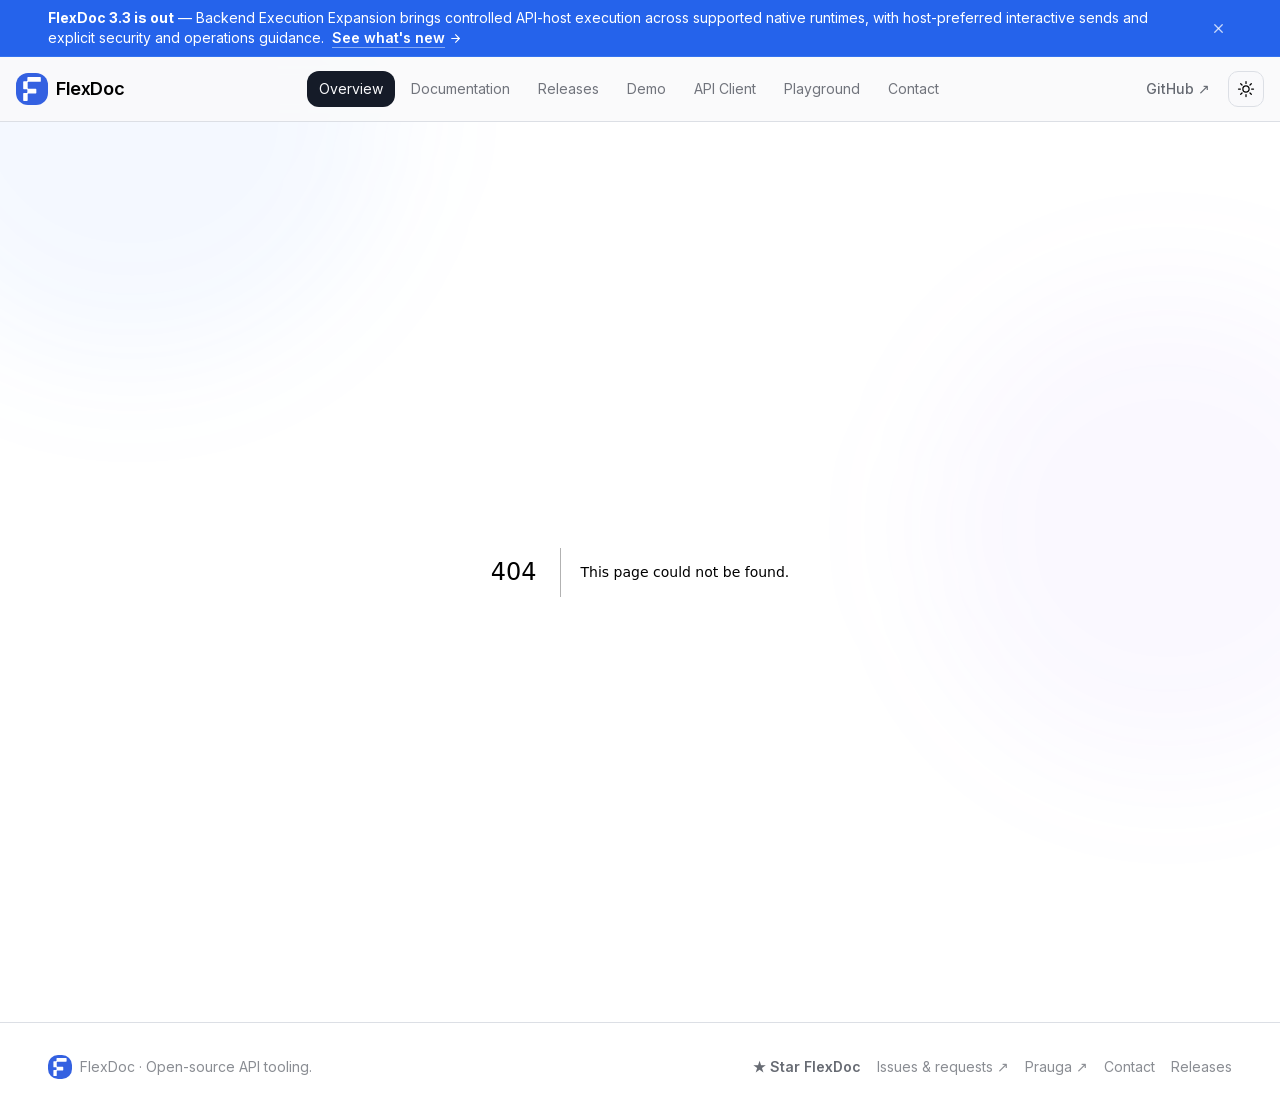
==== commit 9af0eb40: "chore: website/deploy: publish generated FlexDoc site Publish the production build only after the pr" ====
--- a/404/index.html
+++ b/404/index.html
@@ -1 +1 @@
-<!DOCTYPE html><html lang="en"><head><meta charSet="utf-8"/><meta name="viewport" content="width=device-width, initial-scale=1"/><link rel="stylesheet" href="/_next/static/chunks/1x-b5_8fie4t6.css" data-precedence="next"/><link rel="preload" as="script" fetchPriority="low" href="/_next/static/chunks/310vm2bl3xxpt.js"/><script src="/_next/static/chunks/19mx3mg6lkumu.js" async=""></script><script src="/_next/static/chunks/3byuobrkyz9bj.js" async=""></script><script src="/_next/static/chunks/344n2zhqbh4pn.js" async=""></script><script src="/_next/static/chunks/turbopack-0aqb5hlrzlk2g.js" async=""></script><script src="/_next/static/chunks/0bhherrwvg7yi.js" async="" crossorigin=""></script><script src="/_next/static/chunks/2u3gsl0f070pt.js" async="" crossorigin=""></script><meta name="robots" content="noindex"/><title>FlexDoc | OpenAPI Documentation &amp; API Client</title><meta name="description" content="FlexDoc is Prauga&#x27;s open-source, self-hosted OpenAPI documentation renderer, Try It explorer, API Client workspace, backend-native contract validator and headless API Runner."/><meta name="keywords" content="FlexDoc,Prauga,OpenAPI,API documentation,API Client,Headless Runner,Contract Validation,CI,developer tooling"/><meta property="og:title" content="FlexDoc"/><meta property="og:description" content="OpenAPI documentation, executable Try It requests, a local API workspace, backend-native contract validation and headless API workflows in one self-hosted tool."/><meta property="og:site_name" content="FlexDoc"/><meta property="og:type" content="website"/><meta name="twitter:card" content="summary"/><meta name="twitter:title" content="FlexDoc"/><meta name="twitter:description" content="OpenAPI documentation, executable Try It requests, a local API workspace, backend-native contract validation and headless API workflows in one self-hosted tool."/><meta name="next-size-adjust" content=""/><title>404: This page could not be found.</title><script src="/_next/static/chunks/0cz1d0mv5g_q7.js" noModule=""></script></head><body class="inter_fa93af41-module__0D_jrq__className relative min-h-screen antialiased"><div hidden=""><!--$--><!--/$--></div><div class="pointer-events-none fixed inset-0 -z-10 overflow-hidden" aria-hidden="true"><div class="absolute -left-32 -top-40 h-[520px] w-[520px] rounded-full bg-blue-500/[0.055] blur-3xl dark:bg-blue-400/[0.045]"></div><div class="absolute -right-32 top-[32%] h-[480px] w-[480px] rounded-full bg-violet-500/[0.045] blur-3xl dark:bg-violet-400/[0.035]"></div></div><script>((a,b,c,d,e,f,g,h)=>{let i=document.documentElement,j=["light","dark"];function k(b){var c;(Array.isArray(a)?a:[a]).forEach(a=>{let c="class"===a,d=c&&f?e.map(a=>f[a]||a):e;c?(i.classList.remove(...d),i.classList.add(b)):i.setAttribute(a,b)}),c=b,h&&j.includes(c)&&(i.style.colorScheme=c)}if(d)k(d);else try{let a=localStorage.getItem(b)||c,d=g&&"system"===a?window.matchMedia("(prefers-color-scheme: dark)").matches?"dark":"light":a;k(d)}catch(a){}})("class","theme","system",null,["light","dark"],null,true,true)</script><div class="relative z-0 flex min-h-screen flex-col"><header data-site-header="true" class="sticky top-0 z-50 border-b border-border bg-background/95 backdrop-blur supports-[backdrop-filter]:bg-background/85"><div class="container mx-auto flex h-16 max-w-7xl items-center gap-4 px-4"><a class="flex min-w-0 shrink-0 items-center font-semibold tracking-tight" href="/"><span class="text-lg">FlexDoc</span></a><div data-product-nav-scroll="true" data-site-product-nav-slot="true" class="product-nav-scroll min-w-0 flex-1"><nav aria-label="FlexDoc product navigation" data-site-desktop-product-nav="true" class="items-center gap-1"><a aria-current="page" class="rounded-lg px-3 py-2 text-sm transition bg-foreground text-background" href="/">Overview</a><a class="rounded-lg px-3 py-2 text-sm transition text-foreground/60 hover:bg-card hover:text-foreground" href="/docs/">Documentation</a><a class="rounded-lg px-3 py-2 text-sm transition text-foreground/60 hover:bg-card hover:text-foreground" href="/releases/">Releases</a><a class="rounded-lg px-3 py-2 text-sm transition text-foreground/60 hover:bg-card hover:text-foreground" href="/demo/">Demo</a><a class="rounded-lg px-3 py-2 text-sm transition text-foreground/60 hover:bg-card hover:text-foreground" href="/client/">API Client</a><a class="rounded-lg px-3 py-2 text-sm transition text-foreground/60 hover:bg-card hover:text-foreground" href="/playground/">Playground</a><a class="rounded-lg px-3 py-2 text-sm transition text-foreground/60 hover:bg-card hover:text-foreground" href="/contact/">Contact</a></nav></div><div class="ml-auto flex shrink-0 items-center gap-1.5"><a href="https://github.com/Prauga/flexdoc" target="_blank" rel="noopener noreferrer" data-site-desktop-github="true" class="rounded-lg px-3 py-2 text-sm font-medium text-foreground/65 transition hover:bg-card hover:text-foreground">GitHub ↗</a><button class="inline-flex h-9 w-9 items-center justify-center rounded-md border bg-background text-sm font-medium transition-colors hover:bg-accent hover:text-accent-foreground"><svg xmlns="http://www.w3.org/2000/svg" fill="none" viewBox="0 0 24 24" stroke-width="1.5" stroke="currentColor" aria-hidden="true" data-slot="icon" class="h-5 w-5 rotate-0 scale-100 transition-all dark:-rotate-90 dark:scale-0"><path stroke-linecap="round" stroke-linejoin="round" d="M12 3v2.25m6.364.386-1.591 1.591M21 12h-2.25m-.386 6.364-1.591-1.591M12 18.75V21m-4.773-4.227-1.591 1.591M5.25 12H3m4.227-4.773L5.636 5.636M15.75 12a3.75 3.75 0 1 1-7.5 0 3.75 3.75 0 0 1 7.5 0Z"></path></svg><svg xmlns="http://www.w3.org/2000/svg" fill="none" viewBox="0 0 24 24" stroke-width="1.5" stroke="currentColor" aria-hidden="true" data-slot="icon" class="absolute h-5 w-5 rotate-90 scale-0 transition-all dark:rotate-0 dark:scale-100"><path stroke-linecap="round" stroke-linejoin="round" d="M21.752 15.002A9.72 9.72 0 0 1 18 15.75c-5.385 0-9.75-4.365-9.75-9.75 0-1.33.266-2.597.748-3.752A9.753 9.753 0 0 0 3 11.25C3 16.635 7.365 21 12.75 21a9.753 9.753 0 0 0 9.002-5.998Z"></path></svg><span class="sr-only">Toggle theme</span></button><button type="button" data-mobile-nav-trigger="true" data-site-mobile-nav-trigger="true" aria-label="Open product navigation" aria-expanded="false" aria-controls="flexdoc-mobile-nav" class="h-9 w-9 items-center justify-center rounded-lg border border-border bg-card text-foreground/70 transition hover:text-foreground"><svg xmlns="http://www.w3.org/2000/svg" width="18" height="18" viewBox="0 0 24 24" fill="none" stroke="currentColor" stroke-width="2" stroke-linecap="round" stroke-linejoin="round" class="lucide lucide-menu" aria-hidden="true"><path d="M4 12h16"></path><path d="M4 18h16"></path><path d="M4 6h16"></path></svg></button></div></div></header><main class="flex-1"><div style="font-family:system-ui,&quot;Segoe UI&quot;,Roboto,Helvetica,Arial,sans-serif,&quot;Apple Color Emoji&quot;,&quot;Segoe UI Emoji&quot;;height:100vh;text-align:center;display:flex;flex-direction:column;align-items:center;justify-content:center"><div><style>body{color:#000;background:#fff;margin:0}.next-error-h1{border-right:1px solid rgba(0,0,0,.3)}@media (prefers-color-scheme:dark){body{color:#fff;background:#000}.next-error-h1{border-right:1px solid rgba(255,255,255,.3)}}</style><h1 class="next-error-h1" style="display:inline-block;margin:0 20px 0 0;padding:0 23px 0 0;font-size:24px;font-weight:500;vertical-align:top;line-height:49px">404</h1><div style="display:inline-block"><h2 style="font-size:14px;font-weight:400;line-height:49px;margin:0">This page could not be found.</h2></div></div></div><!--$--><!--/$--></main><footer class="border-t border-border px-4 py-8"><div class="container mx-auto flex max-w-7xl flex-col gap-3 text-sm text-foreground/50 sm:flex-row sm:items-center sm:justify-between"><span>FlexDoc · Open-source API tooling.</span><div class="flex flex-wrap items-center gap-x-4 gap-y-2"><a href="https://github.com/Prauga/flexdoc" target="_blank" rel="noopener noreferrer" class="font-semibold text-foreground/65 transition hover:text-foreground">★ Star FlexDoc</a><a href="https://github.com/Prauga/flexdoc/issues" target="_blank" rel="noopener noreferrer" class="transition hover:text-foreground">Issues &amp; requests ↗</a><a href="https://prauga.com" target="_blank" rel="noopener noreferrer" class="transition hover:text-foreground">Prauga ↗</a><a class="transition hover:text-foreground" href="/contact/">Contact</a><a class="transition hover:text-foreground" href="/releases/">Releases</a></div></div></footer></div><script src="/_next/static/chunks/310vm2bl3xxpt.js" id="_R_" async=""></script><script>(self.__next_f=self.__next_f||[]).push([0])</script><script>self.__next_f.push([1,"1:\"$Sreact.fragment\"\n2:I[27423,[\"/_next/static/chunks/0bhherrwvg7yi.js\",\"/_next/static/chunks/2u3gsl0f070pt.js\"],\"ThemeProvider\"]\n3:I[62966,[\"/_next/static/chunks/0bhherrwvg7yi.js\",\"/_next/static/chunks/2u3gsl0f070pt.js\"],\"ReleaseFeedProvider\"]\n4:I[46909,[\"/_next/static/chunks/0bhherrwvg7yi.js\",\"/_next/static/chunks/2u3gsl0f070pt.js\"],\"SiteCodeCopyEnhancer\"]\n5:I[64435,[\"/_next/static/chunks/0bhherrwvg7yi.js\",\"/_next/static/chunks/2u3gsl0f070pt.js\"],\"SiteImageZoomEnhancer\"]\n6:I[86992,[\"/_next/static/chunks/0bhherrwvg7yi.js\",\"/_next/static/chunks/2u3gsl0f070pt.js\"],\"ReleaseAnnouncement\"]\n7:I[3020,[\"/_next/static/chunks/0bhherrwvg7yi.js\",\"/_next/static/chunks/2u3gsl0f070pt.js\"],\"SiteHeader\"]\n8:I[39756,[\"/_next/static/chunks/0bhherrwvg7yi.js\",\"/_next/static/chunks/2u3gsl0f070pt.js\"],\"default\"]\n9:I[37457,[\"/_next/static/chunks/0bhherrwvg7yi.js\",\"/_next/static/chunks/2u3gsl0f070pt.js\"],\"default\"]\na:I[22016,[\"/_next/static/chunks/0bhherrwvg7yi.js\",\"/_next/static/chunks/2u3gsl0f070pt.js\"],\"\"]\n10:I[68027,[\"/_next/static/chunks/0bhherrwvg7yi.js\",\"/_next/static/chunks/2u3gsl0f070pt.js\"],\"default\",1]\n:HL[\"/_next/static/chunks/1x-b5_8fie4t6.css\",\"style\"]\ne:X\n0:{\"P\":null,\"c\":[\"\",\"_not-found\",\"\"],\"q\":\"\",\"i\":false,\"f\":[[[\"\",{\"children\":[\"/_not-found\",{\"children\":[\"__PAGE__\",{},\"$undefined\",\"$undefined\",4608]},\"$undefined\",\"$undefined\",4608]},\"$undefined\",\"$undefined\",4624],[[\"$\",\"$1\",\"c\",{\"children\":[[[\"$\",\"link\",\"0\",{\"rel\":\"stylesheet\",\"href\":\"/_next/static/chunks/1x-b5_8fie4t6.css\",\"precedence\":\"next\",\"crossOrigin\":\"$undefined\",\"nonce\":\"$undefined\"}],[\"$\",\"script\",\"script-0\",{\"src\":\"/_next/static/chunks/0bhherrwvg7yi.js\",\"async\":true,\"nonce\":\"$undefined\"}],[\"$\",\"script\",\"script-1\",{\"src\":\"/_next/static/chunks/2u3gsl0f070pt.js\",\"async\":true,\"nonce\":\"$undefined\"}]],[\"$\",\"html\",null,{\"lang\":\"en\",\"suppressHydrationWarning\":true,\"children\":[\"$\",\"body\",null,{\"className\":\"inter_fa93af41-module__0D_jrq__className relative min-h-screen antialiased\",\"children\":[[\"$\",\"div\",null,{\"className\":\"pointer-events-none fixed inset-0 -z-10 overflow-hidden\",\"aria-hidden\":\"true\",\"children\":[[\"$\",\"div\",null,{\"className\":\"absolute -left-32 -top-40 h-[520px] w-[520px] rounded-full bg-blue-500/[0.055] blur-3xl dark:bg-blue-400/[0.045]\"}],[\"$\",\"div\",null,{\"className\":\"absolute -right-32 top-[32%] h-[480px] w-[480px] rounded-full bg-violet-500/[0.045] blur-3xl dark:bg-violet-400/[0.035]\"}]]}],[\"$\",\"$L2\",null,{\"attribute\":\"class\",\"defaultTheme\":\"system\",\"enableSystem\":true,\"disableTransitionOnChange\":true,\"children\":[\"$\",\"$L3\",null,{\"children\":[[\"$\",\"$L4\",null,{}],[\"$\",\"$L5\",null,{}],[\"$\",\"div\",null,{\"className\":\"relative z-0 flex min-h-screen flex-col\",\"children\":[[\"$\",\"$L6\",null,{}],[\"$\",\"$L7\",null,{}],[\"$\",\"main\",null,{\"className\":\"flex-1\",\"children\":[\"$\",\"$L8\",null,{\"parallelRouterKey\":\"children\",\"error\":\"$undefined\",\"errorStyles\":\"$undefined\",\"errorScripts\":\"$undefined\",\"template\":[\"$\",\"$L9\",null,{}],\"templateStyles\":\"$undefined\",\"templateScripts\":\"$undefined\",\"notFound\":[[[\"$\",\"title\",null,{\"children\":\"404: This page could not be found.\"}],[\"$\",\"div\",null,{\"style\":{\"fontFamily\":\"system-ui,\\\"Segoe UI\\\",Roboto,Helvetica,Arial,sans-serif,\\\"Apple Color Emoji\\\",\\\"Segoe UI Emoji\\\"\",\"height\":\"100vh\",\"textAlign\":\"center\",\"display\":\"flex\",\"flexDirection\":\"column\",\"alignItems\":\"center\",\"justifyContent\":\"center\"},\"children\":[\"$\",\"div\",null,{\"children\":[[\"$\",\"style\",null,{\"dangerouslySetInnerHTML\":{\"__html\":\"body{color:#000;background:#fff;margin:0}.next-error-h1{border-right:1px solid rgba(0,0,0,.3)}@media (prefers-color-scheme:dark){body{color:#fff;background:#000}.next-error-h1{border-right:1px solid rgba(255,255,255,.3)}}\"}}],[\"$\",\"h1\",null,{\"className\":\"next-error-h1\",\"style\":{\"display\":\"inline-block\",\"margin\":\"0 20px 0 0\",\"padding\":\"0 23px 0 0\",\"fontSize\":24,\"fontWeight\":500,\"verticalAlign\":\"top\",\"lineHeight\":\"49px\"},\"children\":404}],[\"$\",\"div\",null,{\"style\":{\"display\":\"inline-block\"},\"children\":[\"$\",\"h2\",null,{\"style\":{\"fontSize\":14,\"fontWeight\":400,\"lineHeight\":\"49px\",\"margin\":0},\"children\":\"This page could not be found.\"}]}]]}]}]],[]],\"forbidden\":\"$undefined\",\"unauthorized\":\"$undefined\"}]}],[\"$\",\"footer\",null,{\"className\":\"border-t border-border px-4 py-8\",\"children\":[\"$\",\"div\",null,{\"className\":\"container mx-auto flex max-w-7xl flex-col gap-3 text-sm text-foreground/50 sm:flex-row sm:items-center sm:justify-between\",\"children\":[[\"$\",\"span\",null,{\"children\":\"FlexDoc · Open-source API tooling.\"}],[\"$\",\"div\",null,{\"className\":\"flex flex-wrap items-center gap-x-4 gap-y-2\",\"children\":[[\"$\",\"a\",null,{\"href\":\"https://github.com/Prauga/flexdoc\",\"target\":\"_blank\",\"rel\":\"noopener noreferrer\",\"className\":\"font-semibold text-foreground/65 transition hover:text-foreground\",\"children\":\"★ Star FlexDoc\"}],[\"$\",\"a\",null,{\"href\":\"https://github.com/Prauga/flexdoc/issues\",\"target\":\"_blank\",\"rel\":\"noopener noreferrer\",\"className\":\"transition hover:text-foreground\",\"children\":\"Issues \u0026 requests ↗\"}],[\"$\",\"a\",null,{\"href\":\"https://prauga.com\",\"target\":\"_blank\",\"rel\":\"noopener noreferrer\",\"className\":\"transition hover:text-foreground\",\"children\":\"Prauga ↗\"}],[\"$\",\"$La\",null,{\"href\":\"/contact\",\"className\":\"transition hover:text-foreground\",\"children\":\"Contact\"}],[\"$\",\"$La\",null,{\"href\":\"/releases\",\"className\":\"transition hover:text-foreground\",\"children\":\"Releases\"}]]}]]}]}]]}]]}]}]]}]}]]}],{\"children\":[[\"$\",\"$1\",\"c\",{\"children\":[null,[\"$\",\"$L8\",null,{\"parallelRouterKey\":\"children\",\"error\":\"$undefined\",\"errorStyles\":\"$undefined\",\"errorScripts\":\"$undefined\",\"template\":[\"$\",\"$L9\",null,{}],\"templateStyles\":\"$undefined\",\"templateScripts\":\"$undefined\",\"notFound\":\"$undefined\",\"forbidden\":\"$undefined\",\"unauthorized\":\"$undefined\"}]]}],{\"children\":[[\"$\",\"$1\",\"c\",{\"children\":[[[\"$\",\"title\",null,{\"children\":\"404: This page could not be found.\"}],[\"$\",\"div\",null,{\"style\":\"$0:f:0:1:0:props:children:1:props:children:props:children:1:props:children:props:children:2:props:children:2:props:children:props:notFound:0:1:props:style\",\"children\":[\"$\",\"div\",null,{\"children\":[[\"$\",\"style\",null,{\"dangerouslySetInnerHTML\":{\"__html\":\"body{color:#000;background:#fff;margin:0}.next-error-h1{border-right:1px solid rgba(0,0,0,.3)}@media (prefers-color-scheme:dark){body{color:#fff;background:#000}.next-error-h1{border-right:1px solid rgba(255,255,255,.3)}}\"}}],\"$Lb\",\"$Lc\"]}]}]],null,\"$Ld\"]}],{},null,false,null]},null,false,\"$e\"]},null,false,null],\"$Lf\",false]],\"m\":\"$undefined\",\"G\":[\"$10\",[\"$L11\"]],\"S\":true,\"h\":null,\"r\":\"$undefined\",\"s\":\"$undefined\",\"a\":\"$undefined\",\"l\":\"$undefined\",\"p\":\"$undefined\",\"d\":\"$undefined\",\"b\":\"6ngp1HtbMB32PX-FwjrcE\"}\n12:I[97367,[\"/_next/static/chunks/0bhherrwvg7yi.js\",\"/_next/static/chunks/2u3gsl0f070pt.js\"],\"OutletBoundary\"]\n13:\"$Sreact.suspense\"\n15:I[97367,[\"/_next/static/chunks/0bhherrwvg7yi.js\",\"/_next/static/chunks/2u3gsl0f070pt.js\"],\"ViewportBoundary\"]\n17:I[97367,[\"/_next/static/chunks/0bhherrwvg7yi.js\",\"/_next/static/chunks/2u3gsl0f070pt.js\"],\"MetadataBoundary\"]\nb:[\"$\",\"h1\",null,{\"className\":\"next-error-h1\",\"style\":\"$0:f:0:1:0:props:children:1:props:children:props:children:1:props:children:props:children:2:props:children:2:props:children:props:notFound:0:1:props:children:props:children:1:props:style\",\"children\":404}]\nc:[\"$\",\"div\",null,{\"style\":\"$0:f:0:1:0:props:children:1:props:children:props:children:1:props:children:props:children:2:props:children:2:props:children:props:notFound:0:1:props:children:props:children:2:props:style\",\"children\":[\"$\",\"h2\",null,{\"style\":\"$0:f:0:1:0:props:children:1:props:children:props:children:1:props:children:props:children:2:props:children:2:props:children:props:notFound:0:1:props:children:props:children:2:props:children:props:style\",\"children\":\"This page could not be found.\"}]}]\nd:[\"$\",\"$L12\",null,{\"children\":[\"$\",\"$13\",null,{\"name\":\"Next.MetadataOutlet\",\"children\":\"$@14\"}]}]\nf:[\"$\",\"$1\",\"h\",{\"children\":[[\"$\",\"meta\",null,{\"name\":\"robots\",\"content\":\"noindex\"}],[\"$\",\"$L15\",null,{\"children\":\"$L16\"}],[\"$\",\"div\",null,{\"hidden\":true,\"children\":[\"$\",\"$L17\",null,{\"children\":[\"$\",\"$13\",null,{\"name\":\"Next.Metadata\",\"children\":\"$L18\"}]}]}],[\"$\",\"meta\",null,{\"name\":\"next-size-adjust\",\"content\":\"\"}]]}]\n11:[\"$\",\"link\",\"0\",{\"rel\":\"stylesheet\",\"href\":\"/_next/static/chunks/1x-b5_8fie4t6.css\",\"precedence\":\"next\",\"crossOrigin\":\"$undefined\",\"nonce\":\"$undefined\"}]\ne:C\n16:[[\"$\",\"meta\",\"0\",{\"charSet\":\"utf-8\"}],[\"$\",\"meta\",\"1\",{\"name\":\"viewport\",\"content\":\"width=device-width, initial-scale=1\"}]]\n14:null\n18:[[\"$\",\"title\",\"0\",{\"children\":\"FlexDoc | OpenAPI Documentation \u0026 API Client\"}],[\"$\",\"meta\",\"1\",{\"name\":\"description\",\"content\":\"FlexDoc is Prauga's open-source, self-hosted OpenAPI documentation renderer, Try It explorer, API Client workspace, backend-native contract validator and headless API Runner.\"}],[\"$\",\"meta\",\"2\",{\"name\":\"keywords\",\"content\":\"FlexDoc,Prauga,OpenAPI,API documentation,API Client,Headless Runner,Contract Validation,CI,developer tooling\"}],[\"$\",\"meta\",\"3\",{\"property\":\"og:title\",\"content\":\"FlexDoc\"}],[\"$\",\"meta\",\"4\",{\"property\":\"og:description\",\"content\":\"OpenAPI documentation, executable Try It requests, a local API workspace, backend-native contract validation and headless API workflows in one self-hosted tool.\"}],[\"$\",\"meta\",\"5\",{\"property\":\"og:site_name\",\"content\":\"FlexDoc\"}],[\"$\",\"meta\",\"6\",{\"property\":\"og:type\",\"content\":\"website\"}],[\"$\",\"meta\",\"7\",{\"name\":\"twitter:card\",\"content\":\"summary\"}],[\"$\",\"meta\",\"8\",{\"name\":\"twitter:title\",\"content\":\"FlexDoc\"}],[\"$\",\"meta\",\"9\",{\"name\":\"twitter:description\",\"content\":\"OpenAPI documentation, executable Try It requests, a local API workspace, backend-native contract validation and headless API workflows in one self-hosted tool.\"}]]\n"])</script></body></html>+<!DOCTYPE html><html lang="en"><head><meta charSet="utf-8"/><meta name="viewport" content="width=device-width, initial-scale=1"/><link rel="preload" href="/favicon.svg" as="image"/><link rel="stylesheet" href="/_next/static/chunks/0rgppzdvg2kqj.css" data-precedence="next"/><link rel="preload" as="script" fetchPriority="low" href="/_next/static/chunks/310vm2bl3xxpt.js"/><script src="/_next/static/chunks/19mx3mg6lkumu.js" async=""></script><script src="/_next/static/chunks/3byuobrkyz9bj.js" async=""></script><script src="/_next/static/chunks/344n2zhqbh4pn.js" async=""></script><script src="/_next/static/chunks/turbopack-0aqb5hlrzlk2g.js" async=""></script><script src="/_next/static/chunks/16g2ed__7_oq6.js" async="" crossorigin=""></script><script src="/_next/static/chunks/34kodonil84yp.js" async="" crossorigin=""></script><meta name="robots" content="noindex"/><title>FlexDoc | OpenAPI Documentation &amp; API Client</title><meta name="description" content="FlexDoc is an open-source, self-hosted OpenAPI documentation renderer, Try It explorer, API Client workspace, backend-native contract validator, headless API Runner and controlled API-host execution layer."/><meta name="keywords" content="FlexDoc,Prauga,OpenAPI,API documentation,API Client,Backend Execution,API host execution,Headless Runner,Contract Validation,CI,developer tooling"/><meta property="og:title" content="FlexDoc"/><meta property="og:description" content="OpenAPI documentation, executable Try It requests, a local API workspace, backend-native contract validation, headless API workflows and controlled service-network execution in one self-hosted tool."/><meta property="og:site_name" content="FlexDoc"/><meta property="og:type" content="website"/><meta name="twitter:card" content="summary"/><meta name="twitter:title" content="FlexDoc"/><meta name="twitter:description" content="OpenAPI documentation, executable Try It requests, a local API workspace, backend-native contract validation, headless API workflows and controlled service-network execution in one self-hosted tool."/><link rel="shortcut icon" href="/favicon.ico"/><link rel="icon" href="/favicon.svg" type="image/svg+xml"/><link rel="icon" href="/favicon-32x32.png" sizes="32x32" type="image/png"/><link rel="icon" href="/favicon-16x16.png" sizes="16x16" type="image/png"/><link rel="apple-touch-icon" href="/apple-touch-icon.png" sizes="180x180" type="image/png"/><meta name="next-size-adjust" content=""/><title>404: This page could not be found.</title><script src="/_next/static/chunks/0cz1d0mv5g_q7.js" noModule=""></script></head><body class="inter_fa93af41-module__0D_jrq__className relative min-h-screen antialiased"><div hidden=""><!--$--><!--/$--></div><div class="pointer-events-none fixed inset-0 -z-10 overflow-hidden" aria-hidden="true"><div class="absolute -left-32 -top-40 h-[520px] w-[520px] rounded-full bg-blue-500/[0.055] blur-3xl dark:bg-blue-400/[0.045]"></div><div class="absolute -right-32 top-[32%] h-[480px] w-[480px] rounded-full bg-violet-500/[0.045] blur-3xl dark:bg-violet-400/[0.035]"></div></div><script>((a,b,c,d,e,f,g,h)=>{let i=document.documentElement,j=["light","dark"];function k(b){var c;(Array.isArray(a)?a:[a]).forEach(a=>{let c="class"===a,d=c&&f?e.map(a=>f[a]||a):e;c?(i.classList.remove(...d),i.classList.add(b)):i.setAttribute(a,b)}),c=b,h&&j.includes(c)&&(i.style.colorScheme=c)}if(d)k(d);else try{let a=localStorage.getItem(b)||c,d=g&&"system"===a?window.matchMedia("(prefers-color-scheme: dark)").matches?"dark":"light":a;k(d)}catch(a){}})("class","theme","system",null,["light","dark"],null,true,true)</script><div class="relative z-0 flex min-h-screen flex-col"><header data-site-header="true" class="sticky top-0 z-50 border-b border-border bg-background/95 backdrop-blur supports-[backdrop-filter]:bg-background/85"><div class="container mx-auto flex h-16 max-w-7xl items-center gap-4 px-4"><a class="flex min-w-0 shrink-0 items-center gap-2 font-semibold tracking-tight" aria-label="FlexDoc overview" href="/"><img src="/favicon.svg" alt="FlexDoc mark" aria-hidden="true" class="h-8 w-8 rounded-lg"/><span class="text-lg">FlexDoc</span></a><div data-product-nav-scroll="true" data-site-product-nav-slot="true" class="product-nav-scroll min-w-0 flex-1"><nav aria-label="FlexDoc product navigation" data-site-desktop-product-nav="true" class="items-center gap-1"><a aria-current="page" class="rounded-lg px-3 py-2 text-sm transition bg-foreground text-background" href="/">Overview</a><a class="rounded-lg px-3 py-2 text-sm transition text-foreground/60 hover:bg-card hover:text-foreground" href="/docs/">Documentation</a><a class="rounded-lg px-3 py-2 text-sm transition text-foreground/60 hover:bg-card hover:text-foreground" href="/releases/">Releases</a><a class="rounded-lg px-3 py-2 text-sm transition text-foreground/60 hover:bg-card hover:text-foreground" href="/demo/">Demo</a><a class="rounded-lg px-3 py-2 text-sm transition text-foreground/60 hover:bg-card hover:text-foreground" href="/client/">API Client</a><a class="rounded-lg px-3 py-2 text-sm transition text-foreground/60 hover:bg-card hover:text-foreground" href="/playground/">Playground</a><a class="rounded-lg px-3 py-2 text-sm transition text-foreground/60 hover:bg-card hover:text-foreground" href="/contact/">Contact</a></nav></div><div class="ml-auto flex shrink-0 items-center gap-1.5"><a href="https://github.com/Prauga/flexdoc" target="_blank" rel="noopener noreferrer" data-site-desktop-github="true" class="rounded-lg px-3 py-2 text-sm font-medium text-foreground/65 transition hover:bg-card hover:text-foreground">GitHub ↗</a><button class="inline-flex h-9 w-9 items-center justify-center rounded-md border bg-background text-sm font-medium transition-colors hover:bg-accent hover:text-accent-foreground"><svg xmlns="http://www.w3.org/2000/svg" fill="none" viewBox="0 0 24 24" stroke-width="1.5" stroke="currentColor" aria-hidden="true" data-slot="icon" class="h-5 w-5 rotate-0 scale-100 transition-all dark:-rotate-90 dark:scale-0"><path stroke-linecap="round" stroke-linejoin="round" d="M12 3v2.25m6.364.386-1.591 1.591M21 12h-2.25m-.386 6.364-1.591-1.591M12 18.75V21m-4.773-4.227-1.591 1.591M5.25 12H3m4.227-4.773L5.636 5.636M15.75 12a3.75 3.75 0 1 1-7.5 0 3.75 3.75 0 0 1 7.5 0Z"></path></svg><svg xmlns="http://www.w3.org/2000/svg" fill="none" viewBox="0 0 24 24" stroke-width="1.5" stroke="currentColor" aria-hidden="true" data-slot="icon" class="absolute h-5 w-5 rotate-90 scale-0 transition-all dark:rotate-0 dark:scale-100"><path stroke-linecap="round" stroke-linejoin="round" d="M21.752 15.002A9.72 9.72 0 0 1 18 15.75c-5.385 0-9.75-4.365-9.75-9.75 0-1.33.266-2.597.748-3.752A9.753 9.753 0 0 0 3 11.25C3 16.635 7.365 21 12.75 21a9.753 9.753 0 0 0 9.002-5.998Z"></path></svg><span class="sr-only">Toggle theme</span></button><button type="button" data-mobile-nav-trigger="true" data-site-mobile-nav-trigger="true" aria-label="Open product navigation" aria-expanded="false" aria-controls="flexdoc-mobile-nav" class="h-9 w-9 items-center justify-center rounded-lg border border-border bg-card text-foreground/70 transition hover:text-foreground"><svg xmlns="http://www.w3.org/2000/svg" width="18" height="18" viewBox="0 0 24 24" fill="none" stroke="currentColor" stroke-width="2" stroke-linecap="round" stroke-linejoin="round" class="lucide lucide-menu" aria-hidden="true"><path d="M4 12h16"></path><path d="M4 18h16"></path><path d="M4 6h16"></path></svg></button></div></div></header><main class="flex-1"><div style="font-family:system-ui,&quot;Segoe UI&quot;,Roboto,Helvetica,Arial,sans-serif,&quot;Apple Color Emoji&quot;,&quot;Segoe UI Emoji&quot;;height:100vh;text-align:center;display:flex;flex-direction:column;align-items:center;justify-content:center"><div><style>body{color:#000;background:#fff;margin:0}.next-error-h1{border-right:1px solid rgba(0,0,0,.3)}@media (prefers-color-scheme:dark){body{color:#fff;background:#000}.next-error-h1{border-right:1px solid rgba(255,255,255,.3)}}</style><h1 class="next-error-h1" style="display:inline-block;margin:0 20px 0 0;padding:0 23px 0 0;font-size:24px;font-weight:500;vertical-align:top;line-height:49px">404</h1><div style="display:inline-block"><h2 style="font-size:14px;font-weight:400;line-height:49px;margin:0">This page could not be found.</h2></div></div></div><!--$--><!--/$--></main><footer class="border-t border-border px-4 py-8"><div class="container mx-auto flex max-w-7xl flex-col gap-3 text-sm text-foreground/50 sm:flex-row sm:items-center sm:justify-between"><div class="flex items-center gap-2"><img src="/favicon.svg" alt="FlexDoc mark" aria-hidden="true" class="h-6 w-6 rounded-md"/><span>FlexDoc · Open-source API tooling.</span></div><div class="flex flex-wrap items-center gap-x-4 gap-y-2"><a href="https://github.com/Prauga/flexdoc" target="_blank" rel="noopener noreferrer" class="font-semibold text-foreground/65 transition hover:text-foreground">★ Star FlexDoc</a><a href="https://github.com/Prauga/flexdoc/issues" target="_blank" rel="noopener noreferrer" class="transition hover:text-foreground">Issues &amp; requests ↗</a><a href="https://prauga.com" target="_blank" rel="noopener noreferrer" class="transition hover:text-foreground">Prauga ↗</a><a class="transition hover:text-foreground" href="/contact/">Contact</a><a class="transition hover:text-foreground" href="/releases/">Releases</a></div></div></footer></div><script src="/_next/static/chunks/310vm2bl3xxpt.js" id="_R_" async=""></script><script>(self.__next_f=self.__next_f||[]).push([0])</script><script>self.__next_f.push([1,"1:\"$Sreact.fragment\"\n2:I[27423,[\"/_next/static/chunks/16g2ed__7_oq6.js\",\"/_next/static/chunks/34kodonil84yp.js\"],\"ThemeProvider\"]\n3:I[62966,[\"/_next/static/chunks/16g2ed__7_oq6.js\",\"/_next/static/chunks/34kodonil84yp.js\"],\"ReleaseFeedProvider\"]\n4:I[46909,[\"/_next/static/chunks/16g2ed__7_oq6.js\",\"/_next/static/chunks/34kodonil84yp.js\"],\"SiteCodeCopyEnhancer\"]\n5:I[64435,[\"/_next/static/chunks/16g2ed__7_oq6.js\",\"/_next/static/chunks/34kodonil84yp.js\"],\"SiteImageZoomEnhancer\"]\n6:I[86992,[\"/_next/static/chunks/16g2ed__7_oq6.js\",\"/_next/static/chunks/34kodonil84yp.js\"],\"ReleaseAnnouncement\"]\n7:I[3020,[\"/_next/static/chunks/16g2ed__7_oq6.js\",\"/_next/static/chunks/34kodonil84yp.js\"],\"SiteHeader\"]\n8:I[39756,[\"/_next/static/chunks/16g2ed__7_oq6.js\",\"/_next/static/chunks/34kodonil84yp.js\"],\"default\"]\n9:I[37457,[\"/_next/static/chunks/16g2ed__7_oq6.js\",\"/_next/static/chunks/34kodonil84yp.js\"],\"default\"]\na:I[22016,[\"/_next/static/chunks/16g2ed__7_oq6.js\",\"/_next/static/chunks/34kodonil84yp.js\"],\"\"]\nf:I[68027,[\"/_next/static/chunks/16g2ed__7_oq6.js\",\"/_next/static/chunks/34kodonil84yp.js\"],\"default\",1]\n:HL[\"/_next/static/chunks/0rgppzdvg2kqj.css\",\"style\"]\n:HL[\"/favicon.svg\",\"image\"]\nd:X\n0:{\"P\":null,\"c\":[\"\",\"_not-found\",\"\"],\"q\":\"\",\"i\":false,\"f\":[[[\"\",{\"children\":[\"/_not-found\",{\"children\":[\"__PAGE__\",{},\"$undefined\",\"$undefined\",4608]},\"$undefined\",\"$undefined\",4608]},\"$undefined\",\"$undefined\",4624],[[\"$\",\"$1\",\"c\",{\"children\":[[[\"$\",\"link\",\"0\",{\"rel\":\"stylesheet\",\"href\":\"/_next/static/chunks/0rgppzdvg2kqj.css\",\"precedence\":\"next\",\"crossOrigin\":\"$undefined\",\"nonce\":\"$undefined\"}],[\"$\",\"script\",\"script-0\",{\"src\":\"/_next/static/chunks/16g2ed__7_oq6.js\",\"async\":true,\"nonce\":\"$undefined\"}],[\"$\",\"script\",\"script-1\",{\"src\":\"/_next/static/chunks/34kodonil84yp.js\",\"async\":true,\"nonce\":\"$undefined\"}]],[\"$\",\"html\",null,{\"lang\":\"en\",\"suppressHydrationWarning\":true,\"children\":[\"$\",\"body\",null,{\"className\":\"inter_fa93af41-module__0D_jrq__className relative min-h-screen antialiased\",\"children\":[[\"$\",\"div\",null,{\"className\":\"pointer-events-none fixed inset-0 -z-10 overflow-hidden\",\"aria-hidden\":\"true\",\"children\":[[\"$\",\"div\",null,{\"className\":\"absolute -left-32 -top-40 h-[520px] w-[520px] rounded-full bg-blue-500/[0.055] blur-3xl dark:bg-blue-400/[0.045]\"}],[\"$\",\"div\",null,{\"className\":\"absolute -right-32 top-[32%] h-[480px] w-[480px] rounded-full bg-violet-500/[0.045] blur-3xl dark:bg-violet-400/[0.035]\"}]]}],[\"$\",\"$L2\",null,{\"attribute\":\"class\",\"defaultTheme\":\"system\",\"enableSystem\":true,\"disableTransitionOnChange\":true,\"children\":[\"$\",\"$L3\",null,{\"children\":[[\"$\",\"$L4\",null,{}],[\"$\",\"$L5\",null,{}],[\"$\",\"div\",null,{\"className\":\"relative z-0 flex min-h-screen flex-col\",\"children\":[[\"$\",\"$L6\",null,{}],[\"$\",\"$L7\",null,{}],[\"$\",\"main\",null,{\"className\":\"flex-1\",\"children\":[\"$\",\"$L8\",null,{\"parallelRouterKey\":\"children\",\"error\":\"$undefined\",\"errorStyles\":\"$undefined\",\"errorScripts\":\"$undefined\",\"template\":[\"$\",\"$L9\",null,{}],\"templateStyles\":\"$undefined\",\"templateScripts\":\"$undefined\",\"notFound\":[[[\"$\",\"title\",null,{\"children\":\"404: This page could not be found.\"}],[\"$\",\"div\",null,{\"style\":{\"fontFamily\":\"system-ui,\\\"Segoe UI\\\",Roboto,Helvetica,Arial,sans-serif,\\\"Apple Color Emoji\\\",\\\"Segoe UI Emoji\\\"\",\"height\":\"100vh\",\"textAlign\":\"center\",\"display\":\"flex\",\"flexDirection\":\"column\",\"alignItems\":\"center\",\"justifyContent\":\"center\"},\"children\":[\"$\",\"div\",null,{\"children\":[[\"$\",\"style\",null,{\"dangerouslySetInnerHTML\":{\"__html\":\"body{color:#000;background:#fff;margin:0}.next-error-h1{border-right:1px solid rgba(0,0,0,.3)}@media (prefers-color-scheme:dark){body{color:#fff;background:#000}.next-error-h1{border-right:1px solid rgba(255,255,255,.3)}}\"}}],[\"$\",\"h1\",null,{\"className\":\"next-error-h1\",\"style\":{\"display\":\"inline-block\",\"margin\":\"0 20px 0 0\",\"padding\":\"0 23px 0 0\",\"fontSize\":24,\"fontWeight\":500,\"verticalAlign\":\"top\",\"lineHeight\":\"49px\"},\"children\":404}],[\"$\",\"div\",null,{\"style\":{\"display\":\"inline-block\"},\"children\":[\"$\",\"h2\",null,{\"style\":{\"fontSize\":14,\"fontWeight\":400,\"lineHeight\":\"49px\",\"margin\":0},\"children\":\"This page could not be found.\"}]}]]}]}]],[]],\"forbidden\":\"$undefined\",\"unauthorized\":\"$undefined\"}]}],[\"$\",\"footer\",null,{\"className\":\"border-t border-border px-4 py-8\",\"children\":[\"$\",\"div\",null,{\"className\":\"container mx-auto flex max-w-7xl flex-col gap-3 text-sm text-foreground/50 sm:flex-row sm:items-center sm:justify-between\",\"children\":[[\"$\",\"div\",null,{\"className\":\"flex items-center gap-2\",\"children\":[[\"$\",\"img\",null,{\"src\":\"/favicon.svg\",\"alt\":\"FlexDoc mark\",\"aria-hidden\":\"true\",\"className\":\"h-6 w-6 rounded-md\"}],[\"$\",\"span\",null,{\"children\":\"FlexDoc · Open-source API tooling.\"}]]}],[\"$\",\"div\",null,{\"className\":\"flex flex-wrap items-center gap-x-4 gap-y-2\",\"children\":[[\"$\",\"a\",null,{\"href\":\"https://github.com/Prauga/flexdoc\",\"target\":\"_blank\",\"rel\":\"noopener noreferrer\",\"className\":\"font-semibold text-foreground/65 transition hover:text-foreground\",\"children\":\"★ Star FlexDoc\"}],[\"$\",\"a\",null,{\"href\":\"https://github.com/Prauga/flexdoc/issues\",\"target\":\"_blank\",\"rel\":\"noopener noreferrer\",\"className\":\"transition hover:text-foreground\",\"children\":\"Issues \u0026 requests ↗\"}],[\"$\",\"a\",null,{\"href\":\"https://prauga.com\",\"target\":\"_blank\",\"rel\":\"noopener noreferrer\",\"className\":\"transition hover:text-foreground\",\"children\":\"Prauga ↗\"}],[\"$\",\"$La\",null,{\"href\":\"/contact\",\"className\":\"transition hover:text-foreground\",\"children\":\"Contact\"}],[\"$\",\"$La\",null,{\"href\":\"/releases\",\"className\":\"transition hover:text-foreground\",\"children\":\"Releases\"}]]}]]}]}]]}]]}]}]]}]}]]}],{\"children\":[[\"$\",\"$1\",\"c\",{\"children\":[null,[\"$\",\"$L8\",null,{\"parallelRouterKey\":\"children\",\"error\":\"$undefined\",\"errorStyles\":\"$undefined\",\"errorScripts\":\"$undefined\",\"template\":[\"$\",\"$L9\",null,{}],\"templateStyles\":\"$undefined\",\"templateScripts\":\"$undefined\",\"notFound\":\"$undefined\",\"forbidden\":\"$undefined\",\"unauthorized\":\"$undefined\"}]]}],{\"children\":[[\"$\",\"$1\",\"c\",{\"children\":[[[\"$\",\"title\",null,{\"children\":\"404: This page could not be found.\"}],\"$Lb\"],null,\"$Lc\"]}],{},null,false,null]},null,false,\"$d\"]},null,false,null],\"$Le\",false]],\"m\":\"$undefined\",\"G\":[\"$f\",[\"$L10\"]],\"S\":true,\"h\":null,\"r\":\"$undefined\",\"s\":\"$undefined\",\"a\":\"$undefined\",\"l\":\"$undefined\",\"p\":\"$undefined\",\"d\":\"$undefined\",\"b\":\"_y2-9NhBn6rKEz8mJ_--8\"}\n11:I[97367,[\"/_next/static/chunks/16g2ed__7_oq6.js\",\"/_next/static/chunks/34kodonil84yp.js\"],\"OutletBoundary\"]\n12:\"$Sreact.suspense\"\n14:I[97367,[\"/_next/static/chunks/16g2ed__7_oq6.js\",\"/_next/static/chunks/34kodonil84yp.js\"],\"ViewportBoundary\"]\n16:I[97367,[\"/_next/static/chunks/16g2ed__7_oq6.js\",\"/_next/static/chunks/34kodonil84yp.js\"],\"MetadataBoundary\"]\nb:[\"$\",\"div\",null,{\"style\":\"$0:f:0:1:0:props:children:1:props:children:props:children:1:props:children:props:children:2:props:children:2:props:children:props:notFound:0:1:props:style\",\"children\":[\"$\",\"div\",null,{\"children\":[[\"$\",\"style\",null,{\"dangerouslySetInnerHTML\":{\"__html\":\"body{color:#000;background:#fff;margin:0}.next-error-h1{border-right:1px solid rgba(0,0,0,.3)}@media (prefers-color-scheme:dark){body{color:#fff;background:#000}.next-error-h1{border-right:1px solid rgba(255,255,255,.3)}}\"}}],[\"$\",\"h1\",null,{\"className\":\"next-error-h1\",\"style\":\"$0:f:0:1:0:props:children:1:props:children:props:children:1:props:children:props:children:2:props:children:2:props:children:props:notFound:0:1:props:children:props:children:1:props:style\",\"children\":404}],[\"$\",\"div\",null,{\"style\":\"$0:f:0:1:0:props:children:1:props:children:props:children:1:props:children:props:children:2:props:children:2:props:children:props:notFound:0:1:props:children:props:children:2:props:style\",\"children\":[\"$\",\"h2\",null,{\"style\":\"$0:f:0:1:0:props:children:1:props:children:props:children:1:props:children:props:children:2:props:children:2:props:children:props:notFound:0:1:props:children:props:children:2:props:children:props:style\",\"children\":\"This page could not be found.\"}]}]]}]}]\nc:[\"$\",\"$L11\",null,{\"children\":[\"$\",\"$12\",null,{\"name\":\"Next.MetadataOutlet\",\"children\":\"$@13\"}]}]\ne:[\"$\",\"$1\",\"h\",{\"children\":[[\"$\",\"meta\",null,{\"name\":\"robots\",\"content\":\"noindex\"}],[\"$\",\"$L14\",null,{\"children\":\"$L15\"}],[\"$\",\"div\",null,{\"hidden\":true,\"children\":[\"$\",\"$L16\",null,{\"children\":[\"$\",\"$12\",null,{\"name\":\"Next.Metadata\",\"children\":\"$L17\"}]}]}],[\"$\",\"meta\",null,{\"name\":\"next-size-adjust\",\"content\":\"\"}]]}]\n10:[\"$\",\"link\",\"0\",{\"rel\":\"stylesheet\",\"href\":\"/_next/static/chunks/0rgppzdvg2kqj.css\",\"precedence\":\"next\",\"crossOrigin\":\"$undefined\",\"nonce\":\"$undefined\"}]\nd:C\n15:[[\"$\",\"meta\",\"0\",{\"charSet\":\"utf-8\"}],[\"$\",\"meta\",\"1\",{\"name\":\"viewport\",\"content\":\"width=device-width, initial-scale=1\"}]]\n18:I[27201,[\"/_next/static/chunks/16g2ed__7_oq6.js\",\"/_next/static/chunks/34kodonil84yp.js\"],\"IconMark\"]\n13:null\n17:[[\"$\",\"title\",\"0\",{\"children\":\"FlexDoc | OpenAPI Documentation \u0026 API Client\"}],[\"$\",\"meta\",\"1\",{\"name\":\"description\",\"content\":\"FlexDoc is an open-source, self-hosted OpenAPI documentation renderer, Try It explorer, API Client workspace, backend-native contract validator, headless API Runner and controlled API-host execution layer.\"}],[\"$\",\"meta\",\"2\",{\"name\":\"keywords\",\"content\":\"FlexDoc,Prauga,OpenAPI,API documentation,API Client,Backend Execution,API host execution,Headless Runner,Contract Validation,CI,developer tooling\"}],[\"$\",\"meta\",\"3\",{\"property\":\"og:title\",\"content\":\"FlexDoc\"}],[\"$\",\"meta\",\"4\",{\"property\":\"og:description\",\"content\":\"OpenAPI documentation, executable Try It requests, a local API workspace, backend-native contract validation, headless API workflows and controlled service-network execution in one self-hosted tool.\"}],[\"$\",\"meta\",\"5\",{\"property\":\"og:site_name\",\"content\":\"FlexDoc\"}],[\"$\",\"meta\",\"6\",{\"property\":\"og:type\",\"content\":\"website\"}],[\"$\",\"meta\",\"7\",{\"name\":\"twitter:card\",\"content\":\"summary\"}],[\"$\",\"meta\",\"8\",{\"name\":\"twitter:title\",\"content\":\"FlexDoc\"}],[\"$\",\"meta\",\"9\",{\"name\":\"twitter:description\",\"content\":\"OpenAPI documentation, executable Try It requests, a local API workspace, backend-native contract validation, headless API workflows and controlled service-network execution in one self-hosted tool.\"}],[\"$\",\"link\",\"10\",{\"rel\":\"shortcut icon\",\"href\":\"/favicon.ico\"}],[\"$\",\"link\",\"11\",{\"rel\":\"icon\",\"href\":\"/favicon.svg\",\"type\":\"image/svg+xml\"}],[\"$\",\"link\",\"12\",{\"rel\":\"icon\",\"href\":\"/favicon-32x32.png\",\"sizes\":\"32x32\",\"type\":\"image/png\"}],[\"$\",\"link\",\"13\",{\"rel\":\"icon\",\"href\":\"/favicon-16x16.png\",\"sizes\":\"16x16\",\"type\":\"image/png\"}],[\"$\",\"link\",\"14\",{\"rel\":\"apple-touch-icon\",\"href\":\"/apple-touch-icon.png\",\"sizes\":\"180x180\",\"type\":\"image/png\"}],[\"$\",\"$L18\",\"15\",{}]]\n"])</script></body></html>
--- a/_next/static/chunks/0rgppzdvg2kqj.css
+++ b/_next/static/chunks/0rgppzdvg2kqj.css
@@ -0,0 +1,3 @@
+@font-face{font-family:Inter;font-style:normal;font-weight:100 900;font-display:swap;src:url(../media/2c55a0e60120577a-s.0-dom-5bn10r2.woff2)format("woff2");unicode-range:U+460-52F,U+1C80-1C8A,U+20B4,U+2DE0-2DFF,U+A640-A69F,U+FE2E-FE2F}@font-face{font-family:Inter;font-style:normal;font-weight:100 900;font-display:swap;src:url(../media/9c72aa0f40e4eef8-s.1y4-pdgsjb-pw.woff2)format("woff2");unicode-range:U+301,U+400-45F,U+490-491,U+4B0-4B1,U+2116}@font-face{font-family:Inter;font-style:normal;font-weight:100 900;font-display:swap;src:url(../media/ad66f9afd8947f86-s.3lvt2whj97whp.woff2)format("woff2");unicode-range:U+1F??}@font-face{font-family:Inter;font-style:normal;font-weight:100 900;font-display:swap;src:url(../media/5476f68d60460930-s.2uwcyprjm3xu3.woff2)format("woff2");unicode-range:U+370-377,U+37A-37F,U+384-38A,U+38C,U+38E-3A1,U+3A3-3FF}@font-face{font-family:Inter;font-style:normal;font-weight:100 900;font-display:swap;src:url(../media/2bbe8d2671613f1f-s.0k62hbripvv8p.woff2)format("woff2");unicode-range:U+102-103,U+110-111,U+128-129,U+168-169,U+1A0-1A1,U+1AF-1B0,U+300-301,U+303-304,U+308-309,U+323,U+329,U+1EA0-1EF9,U+20AB}@font-face{font-family:Inter;font-style:normal;font-weight:100 900;font-display:swap;src:url(../media/1bffadaabf893a1e-s.3-6t-g6q0vh0a.woff2)format("woff2");unicode-range:U+100-2BA,U+2BD-2C5,U+2C7-2CC,U+2CE-2D7,U+2DD-2FF,U+304,U+308,U+329,U+1D00-1DBF,U+1E00-1E9F,U+1EF2-1EFF,U+2020,U+20A0-20AB,U+20AD-20C0,U+2113,U+2C60-2C7F,U+A720-A7FF}@font-face{font-family:Inter;font-style:normal;font-weight:100 900;font-display:swap;src:url(../media/83afe278b6a6bb3c-s.p.2bn3s6zvc0dyp.woff2)format("woff2");unicode-range:U+??,U+131,U+152-153,U+2BB-2BC,U+2C6,U+2DA,U+2DC,U+304,U+308,U+329,U+2000-206F,U+20AC,U+2122,U+2191,U+2193,U+2212,U+2215,U+FEFF,U+FFFD}@font-face{font-family:Inter Fallback;src:local(Arial);ascent-override:90.44%;descent-override:22.52%;line-gap-override:0.0%;size-adjust:107.12%}.inter_fa93af41-module__0D_jrq__className{font-family:Inter,Inter Fallback;font-style:normal}
+html,body,#root,#flexdoc-root{min-height:100%}body{margin:0}.flexdoc-root{color:var(--flexdoc-text,inherit);border-color:var(--flexdoc-border,currentColor);-webkit-text-size-adjust:100%}.flexdoc-root h1,.flexdoc-root h2,.flexdoc-root h3,.flexdoc-root h4,.flexdoc-root h5,.flexdoc-root h6{font-family:var(--flexdoc-heading-font,inherit);font-weight:var(--flexdoc-heading-weight,inherit)}.flexdoc-root pre,.flexdoc-root code,.flexdoc-root textarea{font-family:var(--flexdoc-code-font,ui-monospace, SFMono-Regular, Menlo, Monaco, Consolas, monospace)}.flexdoc-root pre,.flexdoc-root code{font-size:var(--flexdoc-code-size,inherit);line-height:var(--flexdoc-code-line-height,inherit)}.flexdoc-root a:not([class*=text-]){color:var(--flexdoc-primary,inherit)}.flexdoc-container{width:100%;height:100%;font-family:-apple-system,BlinkMacSystemFont,Segoe UI,Roboto,Oxygen,Ubuntu,Cantarell,Open Sans,Helvetica Neue,sans-serif;display:flex;overflow:hidden}.sidebar{background-color:#f9fafb;border-right:1px solid #e5e7eb;width:300px;padding:1rem;overflow-y:auto}.endpoint-list{margin:0;padding:0;list-style:none}.endpoint-item{cursor:pointer;border-radius:.375rem;margin:.25rem 0;padding:.5rem .75rem;transition:background-color .2s}.endpoint-item:hover{background-color:#e5e7eb}.endpoint-item.active{color:#fff;background-color:#3b82f6}.endpoint-detail{flex:1;padding:1.5rem;overflow-y:auto}.endpoint-header{border-bottom:1px solid #e5e7eb;margin-bottom:1.5rem;padding-bottom:1rem}.http-method{text-transform:uppercase;border-radius:.25rem;margin-right:.5rem;padding:.25rem .5rem;font-size:.875rem;font-weight:600;display:inline-block}.http-get{color:#1e40af;background-color:#dbeafe}.http-post{color:#065f46;background-color:#d1fae5}.http-put{color:#92400e;background-color:#fef3c7}.http-delete{color:#991b1b;background-color:#fee2e2}.param-table{border-collapse:collapse;width:100%;margin:1rem 0}.param-table th,.param-table td{text-align:left;border-bottom:1px solid #e5e7eb;padding:.5rem}.param-table th{color:#4b5563;background-color:#f9fafb;font-weight:600}.dark .sidebar{background-color:#1f2937;border-right-color:#374151}.dark .endpoint-item:hover{background-color:#374151}.dark .endpoint-item.active{background-color:#3b82f6}.dark .endpoint-header,.dark .param-table th,.dark .param-table td{border-bottom-color:#374151}.dark .param-table th{color:#e5e7eb;background-color:#1f2937}@media (max-width:640px){.flexdoc-root button,.flexdoc-root a,.flexdoc-root input,.flexdoc-root select{touch-action:manipulation}.flexdoc-root pre{max-width:calc(100vw - 2rem)}}*,:before,:after,::backdrop{--tw-border-spacing-x:0;--tw-border-spacing-y:0;--tw-translate-x:0;--tw-translate-y:0;--tw-rotate:0;--tw-skew-x:0;--tw-skew-y:0;--tw-scale-x:1;--tw-scale-y:1;--tw-pan-x: ;--tw-pan-y: ;--tw-pinch-zoom: ;--tw-scroll-snap-strictness:proximity;--tw-gradient-from-position: ;--tw-gradient-via-position: ;--tw-gradient-to-position: ;--tw-ordinal: ;--tw-slashed-zero: ;--tw-numeric-figure: ;--tw-numeric-spacing: ;--tw-numeric-fraction: ;--tw-ring-inset: ;--tw-ring-offset-width:0px;--tw-ring-offset-color:#fff;--tw-ring-color:#3b82f680;--tw-ring-offset-shadow:0 0 #0000;--tw-ring-shadow:0 0 #0000;--tw-shadow:0 0 #0000;--tw-shadow-colored:0 0 #0000;--tw-blur: ;--tw-brightness: ;--tw-contrast: ;--tw-grayscale: ;--tw-hue-rotate: ;--tw-invert: ;--tw-saturate: ;--tw-sepia: ;--tw-drop-shadow: ;--tw-backdrop-blur: ;--tw-backdrop-brightness: ;--tw-backdrop-contrast: ;--tw-backdrop-grayscale: ;--tw-backdrop-hue-rotate: ;--tw-backdrop-invert: ;--tw-backdrop-opacity: ;--tw-backdrop-saturate: ;--tw-backdrop-sepia: ;--tw-contain-size: ;--tw-contain-layout: ;--tw-contain-paint: ;--tw-contain-style: }*,:before,:after{box-sizing:border-box;border:0 solid #e5e7eb}:before,:after{--tw-content:""}html,:host{-webkit-text-size-adjust:100%;tab-size:4;font-feature-settings:normal;font-variation-settings:normal;-webkit-tap-highlight-color:transparent;font-family:ui-sans-serif,system-ui,sans-serif,Apple Color Emoji,Segoe UI Emoji,Segoe UI Symbol,Noto Color Emoji;line-height:1.5}body{line-height:inherit;margin:0}hr{height:0;color:inherit;border-top-width:1px}abbr:where([title]){-webkit-text-decoration:underline dotted;text-decoration:underline dotted}h1,h2,h3,h4,h5,h6{font-size:inherit;font-weight:inherit}a{color:inherit;-webkit-text-decoration:inherit;text-decoration:inherit}b,strong{font-weight:bolder}code,kbd,samp,pre{font-feature-settings:normal;font-variation-settings:normal;font-family:ui-monospace,SFMono-Regular,Menlo,Monaco,Consolas,Liberation Mono,Courier New,monospace;font-size:1em}small{font-size:80%}sub,sup{vertical-align:baseline;font-size:75%;line-height:0;position:relative}sub{bottom:-.25em}sup{top:-.5em}table{text-indent:0;border-color:inherit;border-collapse:collapse}button,input,optgroup,select,textarea{font-feature-settings:inherit;font-variation-settings:inherit;font-family:inherit;font-size:100%;font-weight:inherit;line-height:inherit;letter-spacing:inherit;color:inherit;margin:0;padding:0}button,select{text-transform:none}button,input:where([type=button]),input:where([type=reset]),input:where([type=submit]){-webkit-appearance:button;background-color:#0000;background-image:none}:-moz-focusring{outline:auto}:-moz-ui-invalid{box-shadow:none}progress{vertical-align:baseline}::-webkit-inner-spin-button{height:auto}::-webkit-outer-spin-button{height:auto}[type=search]{-webkit-appearance:textfield;outline-offset:-2px}::-webkit-search-decoration{-webkit-appearance:none}::-webkit-file-upload-button{-webkit-appearance:button;font:inherit}summary{display:list-item}blockquote,dl,dd,h1,h2,h3,h4,h5,h6,hr,figure,p,pre{margin:0}fieldset{margin:0;padding:0}legend{padding:0}ol,ul,menu{margin:0;padding:0;list-style:none}dialog{padding:0}textarea{resize:vertical}input::-moz-placeholder{opacity:1;color:#9ca3af}textarea::-moz-placeholder{opacity:1;color:#9ca3af}input::placeholder,textarea::placeholder{opacity:1;color:#9ca3af}button,[role=button]{cursor:pointer}:disabled{cursor:default}img,svg,video,canvas,audio,iframe,embed,object{vertical-align:middle;display:block}img,video{max-width:100%;height:auto}[hidden]:where(:not([hidden=until-found])){display:none}.container{width:100%}@media (min-width:640px){.container{max-width:640px}}@media (min-width:768px){.container{max-width:768px}}@media (min-width:1024px){.container{max-width:1024px}}@media (min-width:1280px){.container{max-width:1280px}}@media (min-width:1536px){.container{max-width:1536px}}.sr-only{clip:rect(0,0,0,0);white-space:nowrap;border-width:0;width:1px;height:1px;margin:-1px;padding:0;position:absolute;overflow:hidden}.pointer-events-none{pointer-events:none}.pointer-events-auto{pointer-events:auto}.\!visible{visibility:visible!important}.visible{visibility:visible}.static{position:static}.fixed{position:fixed}.absolute{position:absolute}.relative{position:relative}.inset-0{inset:0}.inset-y-0{top:0;bottom:0}.bottom-4{bottom:1rem}.left-0{left:0}.left-1\/2{left:50%}.left-3{left:.75rem}.left-4{left:1rem}.right-0{right:0}.right-4{right:1rem}.right-\[4\.25rem\]{right:4.25rem}.top-1\/2{top:50%}.top-4{top:1rem}.z-30{z-index:30}.z-40{z-index:40}.z-50{z-index:50}.z-\[65\]{z-index:65}.z-\[70\]{z-index:70}.z-\[80\]{z-index:80}.z-\[90\]{z-index:90}.col-span-2{grid-column:span 2/span 2}.col-start-2{grid-column-start:2}.col-start-3{grid-column-start:3}.row-start-1{grid-row-start:1}.m-0{margin:0}.-mx-1{margin-left:-.25rem;margin-right:-.25rem}.mx-auto{margin-left:auto;margin-right:auto}.-mt-2{margin-top:-.5rem}.mb-1{margin-bottom:.25rem}.mb-12{margin-bottom:3rem}.mb-2{margin-bottom:.5rem}.mb-3{margin-bottom:.75rem}.mb-4{margin-bottom:1rem}.mb-5{margin-bottom:1.25rem}.mb-6{margin-bottom:1.5rem}.mb-8{margin-bottom:2rem}.ml-1\.5{margin-left:.375rem}.ml-14{margin-left:3.5rem}.ml-2{margin-left:.5rem}.ml-4{margin-left:1rem}.ml-auto{margin-left:auto}.mr-1{margin-right:.25rem}.mr-2{margin-right:.5rem}.mt-0\.5{margin-top:.125rem}.mt-1{margin-top:.25rem}.mt-1\.5{margin-top:.375rem}.mt-2{margin-top:.5rem}.mt-3{margin-top:.75rem}.mt-4{margin-top:1rem}.mt-5{margin-top:1.25rem}.mt-6{margin-top:1.5rem}.mt-8{margin-top:2rem}.mt-\[10vh\]{margin-top:10vh}.block{display:block}.inline-block{display:inline-block}.inline{display:inline}.flex{display:flex}.inline-flex{display:inline-flex}.table{display:table}.grid{display:grid}.contents{display:contents}.hidden{display:none}.h-1\.5{height:.375rem}.h-10{height:2.5rem}.h-11{height:2.75rem}.h-12{height:3rem}.h-14{height:3.5rem}.h-16{height:4rem}.h-3{height:.75rem}.h-3\.5{height:.875rem}.h-4{height:1rem}.h-5{height:1.25rem}.h-6{height:1.5rem}.h-8{height:2rem}.h-full{height:100%}.max-h-56{max-height:14rem}.max-h-72{max-height:18rem}.max-h-96{max-height:24rem}.max-h-\[48rem\]{max-height:48rem}.max-h-\[60vh\]{max-height:60vh}.min-h-0{min-height:0}.min-h-10{min-height:2.5rem}.min-h-11{min-height:2.75rem}.min-h-12{min-height:3rem}.min-h-14{min-height:3.5rem}.min-h-24{min-height:6rem}.min-h-80{min-height:20rem}.min-h-9{min-height:2.25rem}.min-h-\[20rem\]{min-height:20rem}.min-h-\[32rem\]{min-height:32rem}.min-h-full{min-height:100%}.min-h-screen{min-height:100vh}.w-1\.5{width:.375rem}.w-10{width:2.5rem}.w-11{width:2.75rem}.w-12{width:3rem}.w-14{width:3.5rem}.w-16{width:4rem}.w-3{width:.75rem}.w-3\.5{width:.875rem}.w-4{width:1rem}.w-5{width:1.25rem}.w-6{width:1.5rem}.w-8{width:2rem}.w-80{width:20rem}.w-\[min\(26rem\,calc\(100\%-1rem\)\)\]{width:min(26rem,100% - 1rem)}.w-\[min\(88vw\,22rem\)\]{width:min(88vw,22rem)}.w-\[min\(92vw\,24rem\)\]{width:min(92vw,24rem)}.w-\[min\(92vw\,32rem\)\]{width:min(92vw,32rem)}.w-\[min\(94vw\,56rem\)\]{width:min(94vw,56rem)}.w-fit{width:fit-content}.w-full{width:100%}.min-w-0{min-width:0}.min-w-11{min-width:2.75rem}.min-w-48{min-width:12rem}.min-w-\[28rem\]{min-width:28rem}.min-w-max{min-width:max-content}.max-w-2xl{max-width:42rem}.max-w-3xl{max-width:48rem}.max-w-4xl{max-width:56rem}.max-w-6xl{max-width:72rem}.max-w-\[1600px\]{max-width:1600px}.max-w-\[24rem\]{max-width:24rem}.max-w-\[min\(92vw\,40rem\)\]{max-width:min(92vw,40rem)}.max-w-full{max-width:100%}.flex-1{flex:1}.shrink-0{flex-shrink:0}.-translate-x-1\/2{--tw-translate-x:-50%;transform:translate(var(--tw-translate-x),var(--tw-translate-y)) rotate(var(--tw-rotate)) skew(var(--tw-skew-x)) skewY(var(--tw-skew-y)) scaleX(var(--tw-scale-x)) scaleY(var(--tw-scale-y))}.-translate-y-1\/2{--tw-translate-y:-50%;transform:translate(var(--tw-translate-x),var(--tw-translate-y)) rotate(var(--tw-rotate)) skew(var(--tw-skew-x)) skewY(var(--tw-skew-y)) scaleX(var(--tw-scale-x)) scaleY(var(--tw-scale-y))}@keyframes spin{to{transform:rotate(360deg)}}.animate-spin{animation:1s linear infinite spin}.cursor-not-allowed{cursor:not-allowed}.cursor-pointer{cursor:pointer}.grid-cols-1{grid-template-columns:repeat(1,minmax(0,1fr))}.grid-cols-2{grid-template-columns:repeat(2,minmax(0,1fr))}.grid-cols-\[auto_1fr_1fr_auto\]{grid-template-columns:auto 1fr 1fr auto}.grid-cols-\[auto_minmax\(0\,1fr\)_auto\]{grid-template-columns:auto minmax(0,1fr) auto}.grid-cols-\[auto_minmax\(0\,1fr\)_minmax\(0\,1fr\)_auto\]{grid-template-columns:auto minmax(0,1fr) minmax(0,1fr) auto}.grid-cols-\[minmax\(8rem\,0\.35fr\)_minmax\(0\,1fr\)\]{grid-template-columns:minmax(8rem,.35fr) minmax(0,1fr)}.flex-col{flex-direction:column}.flex-wrap{flex-wrap:wrap}.items-start{align-items:flex-start}.items-end{align-items:flex-end}.items-center{align-items:center}.items-baseline{align-items:baseline}.justify-end{justify-content:flex-end}.justify-center{justify-content:center}.justify-between{justify-content:space-between}.gap-0{gap:0}.gap-1{gap:.25rem}.gap-1\.5{gap:.375rem}.gap-2{gap:.5rem}.gap-3{gap:.75rem}.gap-4{gap:1rem}.gap-6{gap:1.5rem}.gap-8{gap:2rem}.gap-x-3{-moz-column-gap:.75rem;column-gap:.75rem}.gap-x-4{-moz-column-gap:1rem;column-gap:1rem}.gap-y-2{row-gap:.5rem}.space-y-1>:not([hidden])~:not([hidden]){--tw-space-y-reverse:0;margin-top:calc(.25rem * calc(1 - var(--tw-space-y-reverse)));margin-bottom:calc(.25rem * var(--tw-space-y-reverse))}.space-y-1\.5>:not([hidden])~:not([hidden]){--tw-space-y-reverse:0;margin-top:calc(.375rem * calc(1 - var(--tw-space-y-reverse)));margin-bottom:calc(.375rem * var(--tw-space-y-reverse))}.space-y-2>:not([hidden])~:not([hidden]){--tw-space-y-reverse:0;margin-top:calc(.5rem * calc(1 - var(--tw-space-y-reverse)));margin-bottom:calc(.5rem * var(--tw-space-y-reverse))}.space-y-3>:not([hidden])~:not([hidden]){--tw-space-y-reverse:0;margin-top:calc(.75rem * calc(1 - var(--tw-space-y-reverse)));margin-bottom:calc(.75rem * var(--tw-space-y-reverse))}.space-y-4>:not([hidden])~:not([hidden]){--tw-space-y-reverse:0;margin-top:calc(1rem * calc(1 - var(--tw-space-y-reverse)));margin-bottom:calc(1rem * var(--tw-space-y-reverse))}.space-y-5>:not([hidden])~:not([hidden]){--tw-space-y-reverse:0;margin-top:calc(1.25rem * calc(1 - var(--tw-space-y-reverse)));margin-bottom:calc(1.25rem * var(--tw-space-y-reverse))}.space-y-6>:not([hidden])~:not([hidden]){--tw-space-y-reverse:0;margin-top:calc(1.5rem * calc(1 - var(--tw-space-y-reverse)));margin-bottom:calc(1.5rem * var(--tw-space-y-reverse))}.self-start{align-self:flex-start}.overflow-auto{overflow:auto}.overflow-hidden{overflow:hidden}.overflow-x-auto{overflow-x:auto}.overflow-y-auto{overflow-y:auto}.overscroll-contain{overscroll-behavior:contain}.truncate{text-overflow:ellipsis;white-space:nowrap;overflow:hidden}.whitespace-nowrap{white-space:nowrap}.whitespace-pre-wrap{white-space:pre-wrap}.break-words{overflow-wrap:break-word}.break-all{word-break:break-all}.rounded{border-radius:.25rem}.rounded-2xl{border-radius:1rem}.rounded-full{border-radius:9999px}.rounded-lg{border-radius:.5rem}.rounded-md{border-radius:.375rem}.rounded-none{border-radius:0}.rounded-xl{border-radius:.75rem}.border{border-width:1px}.border-2{border-width:2px}.border-b{border-bottom-width:1px}.border-b-0{border-bottom-width:0}.border-l{border-left-width:1px}.border-l-0{border-left-width:0}.border-l-2{border-left-width:2px}.border-r{border-right-width:1px}.border-t{border-top-width:1px}.border-t-0{border-top-width:0}.border-dashed{border-style:dashed}.border-amber-300{--tw-border-opacity:1;border-color:rgb(252 211 77/var(--tw-border-opacity,1))}.border-amber-700{--tw-border-opacity:1;border-color:rgb(180 83 9/var(--tw-border-opacity,1))}.border-amber-800{--tw-border-opacity:1;border-color:rgb(146 64 14/var(--tw-border-opacity,1))}.border-blue-100{--tw-border-opacity:1;border-color:rgb(219 234 254/var(--tw-border-opacity,1))}.border-blue-200{--tw-border-opacity:1;border-color:rgb(191 219 254/var(--tw-border-opacity,1))}.border-blue-300{--tw-border-opacity:1;border-color:rgb(147 197 253/var(--tw-border-opacity,1))}.border-blue-500{--tw-border-opacity:1;border-color:rgb(59 130 246/var(--tw-border-opacity,1))}.border-blue-700{--tw-border-opacity:1;border-color:rgb(29 78 216/var(--tw-border-opacity,1))}.border-blue-800{--tw-border-opacity:1;border-color:rgb(30 64 175/var(--tw-border-opacity,1))}.border-blue-800\/50{border-color:#1e40af80}.border-cyan-500{--tw-border-opacity:1;border-color:rgb(6 182 212/var(--tw-border-opacity,1))}.border-gray-100{--tw-border-opacity:1;border-color:rgb(243 244 246/var(--tw-border-opacity,1))}.border-gray-200{--tw-border-opacity:1;border-color:rgb(229 231 235/var(--tw-border-opacity,1))}.border-gray-300{--tw-border-opacity:1;border-color:rgb(209 213 219/var(--tw-border-opacity,1))}.border-gray-600{--tw-border-opacity:1;border-color:rgb(75 85 99/var(--tw-border-opacity,1))}.border-gray-700{--tw-border-opacity:1;border-color:rgb(55 65 81/var(--tw-border-opacity,1))}.border-gray-800{--tw-border-opacity:1;border-color:rgb(31 41 55/var(--tw-border-opacity,1))}.border-green-200{--tw-border-opacity:1;border-color:rgb(187 247 208/var(--tw-border-opacity,1))}.border-green-300{--tw-border-opacity:1;border-color:rgb(134 239 172/var(--tw-border-opacity,1))}.border-green-700{--tw-border-opacity:1;border-color:rgb(21 128 61/var(--tw-border-opacity,1))}.border-green-800{--tw-border-opacity:1;border-color:rgb(22 101 52/var(--tw-border-opacity,1))}.border-orange-200{--tw-border-opacity:1;border-color:rgb(254 215 170/var(--tw-border-opacity,1))}.border-orange-700{--tw-border-opacity:1;border-color:rgb(194 65 12/var(--tw-border-opacity,1))}.border-purple-200{--tw-border-opacity:1;border-color:rgb(233 213 255/var(--tw-border-opacity,1))}.border-purple-700{--tw-border-opacity:1;border-color:rgb(126 34 206/var(--tw-border-opacity,1))}.border-red-200{--tw-border-opacity:1;border-color:rgb(254 202 202/var(--tw-border-opacity,1))}.border-red-300{--tw-border-opacity:1;border-color:rgb(252 165 165/var(--tw-border-opacity,1))}.border-red-500{--tw-border-opacity:1;border-color:rgb(239 68 68/var(--tw-border-opacity,1))}.border-red-700{--tw-border-opacity:1;border-color:rgb(185 28 28/var(--tw-border-opacity,1))}.border-red-800{--tw-border-opacity:1;border-color:rgb(153 27 27/var(--tw-border-opacity,1))}.border-transparent{border-color:#0000}.border-yellow-200{--tw-border-opacity:1;border-color:rgb(254 240 138/var(--tw-border-opacity,1))}.border-yellow-700{--tw-border-opacity:1;border-color:rgb(161 98 7/var(--tw-border-opacity,1))}.bg-amber-50{--tw-bg-opacity:1;background-color:rgb(255 251 235/var(--tw-bg-opacity,1))}.bg-amber-950\/40{background-color:#451a0366}.bg-amber-950\/50{background-color:#451a0380}.bg-black\/40{background-color:#0006}.bg-black\/5{background-color:#0000000d}.bg-blue-100{--tw-bg-opacity:1;background-color:rgb(219 234 254/var(--tw-bg-opacity,1))}.bg-blue-50{--tw-bg-opacity:1;background-color:rgb(239 246 255/var(--tw-bg-opacity,1))}.bg-blue-500{--tw-bg-opacity:1;background-color:rgb(59 130 246/var(--tw-bg-opacity,1))}.bg-blue-500\/10{background-color:#3b82f61a}.bg-blue-500\/5{background-color:#3b82f60d}.bg-blue-600{--tw-bg-opacity:1;background-color:rgb(37 99 235/var(--tw-bg-opacity,1))}.bg-blue-700{--tw-bg-opacity:1;background-color:rgb(29 78 216/var(--tw-bg-opacity,1))}.bg-blue-900{--tw-bg-opacity:1;background-color:rgb(30 58 138/var(--tw-bg-opacity,1))}.bg-blue-900\/20{background-color:#1e3a8a33}.bg-blue-900\/30{background-color:#1e3a8a4d}.bg-blue-950\/40{background-color:#17255466}.bg-blue-950\/60{background-color:#17255499}.bg-blue-950\/70{background-color:#172554b3}.bg-cyan-800\/50{background-color:#155e7580}.bg-gray-100{--tw-bg-opacity:1;background-color:rgb(243 244 246/var(--tw-bg-opacity,1))}.bg-gray-200{--tw-bg-opacity:1;background-color:rgb(229 231 235/var(--tw-bg-opacity,1))}.bg-gray-400{--tw-bg-opacity:1;background-color:rgb(156 163 175/var(--tw-bg-opacity,1))}.bg-gray-50{--tw-bg-opacity:1;background-color:rgb(249 250 251/var(--tw-bg-opacity,1))}.bg-gray-700{--tw-bg-opacity:1;background-color:rgb(55 65 81/var(--tw-bg-opacity,1))}.bg-gray-700\/50{background-color:#37415180}.bg-gray-800{--tw-bg-opacity:1;background-color:rgb(31 41 55/var(--tw-bg-opacity,1))}.bg-gray-800\/50{background-color:#1f293780}.bg-gray-800\/60{background-color:#1f293799}.bg-gray-900{--tw-bg-opacity:1;background-color:rgb(17 24 39/var(--tw-bg-opacity,1))}.bg-gray-900\/40{background-color:#11182766}.bg-gray-900\/70{background-color:#111827b3}.bg-gray-950{--tw-bg-opacity:1;background-color:rgb(3 7 18/var(--tw-bg-opacity,1))}.bg-green-100{--tw-bg-opacity:1;background-color:rgb(220 252 231/var(--tw-bg-opacity,1))}.bg-green-50{--tw-bg-opacity:1;background-color:rgb(240 253 244/var(--tw-bg-opacity,1))}.bg-green-600{--tw-bg-opacity:1;background-color:rgb(22 163 74/var(--tw-bg-opacity,1))}.bg-green-900{--tw-bg-opacity:1;background-color:rgb(20 83 45/var(--tw-bg-opacity,1))}.bg-green-900\/30{background-color:#14532d4d}.bg-green-950\/40{background-color:#052e1666}.bg-orange-100{--tw-bg-opacity:1;background-color:rgb(255 237 213/var(--tw-bg-opacity,1))}.bg-orange-50{--tw-bg-opacity:1;background-color:rgb(255 247 237/var(--tw-bg-opacity,1))}.bg-orange-900{--tw-bg-opacity:1;background-color:rgb(124 45 18/var(--tw-bg-opacity,1))}.bg-orange-900\/30{background-color:#7c2d124d}.bg-orange-950\/60{background-color:#43140799}.bg-purple-100{--tw-bg-opacity:1;background-color:rgb(243 232 255/var(--tw-bg-opacity,1))}.bg-purple-50{--tw-bg-opacity:1;background-color:rgb(250 245 255/var(--tw-bg-opacity,1))}.bg-purple-900{--tw-bg-opacity:1;background-color:rgb(88 28 135/var(--tw-bg-opacity,1))}.bg-purple-900\/30{background-color:#581c874d}.bg-red-100{--tw-bg-opacity:1;background-color:rgb(254 226 226/var(--tw-bg-opacity,1))}.bg-red-50{--tw-bg-opacity:1;background-color:rgb(254 242 242/var(--tw-bg-opacity,1))}.bg-red-500\/10{background-color:#ef44441a}.bg-red-900\/20{background-color:#7f1d1d33}.bg-red-900\/30{background-color:#7f1d1d4d}.bg-red-950{--tw-bg-opacity:1;background-color:rgb(69 10 10/var(--tw-bg-opacity,1))}.bg-red-950\/40{background-color:#450a0a66}.bg-red-950\/50{background-color:#450a0a80}.bg-red-950\/60{background-color:#450a0a99}.bg-transparent{background-color:#0000}.bg-white{--tw-bg-opacity:1;background-color:rgb(255 255 255/var(--tw-bg-opacity,1))}.bg-white\/20{background-color:#fff3}.bg-yellow-50{--tw-bg-opacity:1;background-color:rgb(254 252 232/var(--tw-bg-opacity,1))}.bg-yellow-900\/30{background-color:#713f124d}.bg-gradient-to-br{background-image:linear-gradient(to bottom right,var(--tw-gradient-stops))}.from-blue-50{--tw-gradient-from:#eff6ff var(--tw-gradient-from-position);--tw-gradient-to:#eff6ff00 var(--tw-gradient-to-position);--tw-gradient-stops:var(--tw-gradient-from), var(--tw-gradient-to)}.from-blue-500{--tw-gradient-from:#3b82f6 var(--tw-gradient-from-position);--tw-gradient-to:#3b82f600 var(--tw-gradient-to-position);--tw-gradient-stops:var(--tw-gradient-from), var(--tw-gradient-to)}.from-gray-900{--tw-gradient-from:#111827 var(--tw-gradient-from-position);--tw-gradient-to:#11182700 var(--tw-gradient-to-position);--tw-gradient-stops:var(--tw-gradient-from), var(--tw-gradient-to)}.via-gray-800{--tw-gradient-to:#1f293700 var(--tw-gradient-to-position);--tw-gradient-stops:var(--tw-gradient-from), #1f2937 var(--tw-gradient-via-position), var(--tw-gradient-to)}.via-white{--tw-gradient-to:#fff0 var(--tw-gradient-to-position);--tw-gradient-stops:var(--tw-gradient-from), #fff var(--tw-gradient-via-position), var(--tw-gradient-to)}.to-blue-600{--tw-gradient-to:#2563eb var(--tw-gradient-to-position)}.to-gray-900{--tw-gradient-to:#111827 var(--tw-gradient-to-position)}.to-indigo-100{--tw-gradient-to:#e0e7ff var(--tw-gradient-to-position)}.p-1{padding:.25rem}.p-1\.5{padding:.375rem}.p-2{padding:.5rem}.p-3{padding:.75rem}.p-4{padding:1rem}.p-5{padding:1.25rem}.p-6{padding:1.5rem}.p-8{padding:2rem}.px-1{padding-left:.25rem;padding-right:.25rem}.px-1\.5{padding-left:.375rem;padding-right:.375rem}.px-2{padding-left:.5rem;padding-right:.5rem}.px-2\.5{padding-left:.625rem;padding-right:.625rem}.px-3{padding-left:.75rem;padding-right:.75rem}.px-4{padding-left:1rem;padding-right:1rem}.px-6{padding-left:1.5rem;padding-right:1.5rem}.py-0\.5{padding-top:.125rem;padding-bottom:.125rem}.py-1{padding-top:.25rem;padding-bottom:.25rem}.py-1\.5{padding-top:.375rem;padding-bottom:.375rem}.py-12{padding-top:3rem;padding-bottom:3rem}.py-2{padding-top:.5rem;padding-bottom:.5rem}.py-3{padding-top:.75rem;padding-bottom:.75rem}.py-4{padding-top:1rem;padding-bottom:1rem}.py-8{padding-top:2rem;padding-bottom:2rem}.pb-1{padding-bottom:.25rem}.pb-4{padding-bottom:1rem}.pl-10{padding-left:2.5rem}.pl-3{padding-left:.75rem}.pl-4{padding-left:1rem}.pl-9{padding-left:2.25rem}.pr-2{padding-right:.5rem}.pr-3{padding-right:.75rem}.pr-4{padding-right:1rem}.pt-3{padding-top:.75rem}.pt-4{padding-top:1rem}.text-left{text-align:left}.text-center{text-align:center}.font-mono{font-family:ui-monospace,SFMono-Regular,Menlo,Monaco,Consolas,Liberation Mono,Courier New,monospace}.text-2xl{font-size:1.5rem;line-height:2rem}.text-4xl{font-size:2.25rem;line-height:2.5rem}.text-\[10px\]{font-size:10px}.text-\[11px\]{font-size:11px}.text-base{font-size:1rem;line-height:1.5rem}.text-lg{font-size:1.125rem;line-height:1.75rem}.text-sm{font-size:.875rem;line-height:1.25rem}.text-xl{font-size:1.25rem;line-height:1.75rem}.text-xs{font-size:.75rem;line-height:1rem}.font-bold{font-weight:700}.font-medium{font-weight:500}.font-normal{font-weight:400}.font-semibold{font-weight:600}.uppercase{text-transform:uppercase}.lowercase{text-transform:lowercase}.leading-5{line-height:1.25rem}.leading-relaxed{line-height:1.625}.tracking-tight{letter-spacing:-.025em}.tracking-wide{letter-spacing:.025em}.tracking-wider{letter-spacing:.05em}.text-amber-200{--tw-text-opacity:1;color:rgb(253 230 138/var(--tw-text-opacity,1))}.text-amber-300{--tw-text-opacity:1;color:rgb(252 211 77/var(--tw-text-opacity,1))}.text-amber-600{--tw-text-opacity:1;color:rgb(217 119 6/var(--tw-text-opacity,1))}.text-amber-700{--tw-text-opacity:1;color:rgb(180 83 9/var(--tw-text-opacity,1))}.text-amber-800{--tw-text-opacity:1;color:rgb(146 64 14/var(--tw-text-opacity,1))}.text-amber-900{--tw-text-opacity:1;color:rgb(120 53 15/var(--tw-text-opacity,1))}.text-blue-100{--tw-text-opacity:1;color:rgb(219 234 254/var(--tw-text-opacity,1))}.text-blue-200{--tw-text-opacity:1;color:rgb(191 219 254/var(--tw-text-opacity,1))}.text-blue-300{--tw-text-opacity:1;color:rgb(147 197 253/var(--tw-text-opacity,1))}.text-blue-400{--tw-text-opacity:1;color:rgb(96 165 250/var(--tw-text-opacity,1))}.text-blue-500{--tw-text-opacity:1;color:rgb(59 130 246/var(--tw-text-opacity,1))}.text-blue-600{--tw-text-opacity:1;color:rgb(37 99 235/var(--tw-text-opacity,1))}.text-blue-700{--tw-text-opacity:1;color:rgb(29 78 216/var(--tw-text-opacity,1))}.text-blue-800{--tw-text-opacity:1;color:rgb(30 64 175/var(--tw-text-opacity,1))}.text-blue-900{--tw-text-opacity:1;color:rgb(30 58 138/var(--tw-text-opacity,1))}.text-cyan-100{--tw-text-opacity:1;color:rgb(207 250 254/var(--tw-text-opacity,1))}.text-emerald-300{--tw-text-opacity:1;color:rgb(110 231 183/var(--tw-text-opacity,1))}.text-emerald-700{--tw-text-opacity:1;color:rgb(4 120 87/var(--tw-text-opacity,1))}.text-gray-100{--tw-text-opacity:1;color:rgb(243 244 246/var(--tw-text-opacity,1))}.text-gray-200{--tw-text-opacity:1;color:rgb(229 231 235/var(--tw-text-opacity,1))}.text-gray-300{--tw-text-opacity:1;color:rgb(209 213 219/var(--tw-text-opacity,1))}.text-gray-400{--tw-text-opacity:1;color:rgb(156 163 175/var(--tw-text-opacity,1))}.text-gray-500{--tw-text-opacity:1;color:rgb(107 114 128/var(--tw-text-opacity,1))}.text-gray-600{--tw-text-opacity:1;color:rgb(75 85 99/var(--tw-text-opacity,1))}.text-gray-700{--tw-text-opacity:1;color:rgb(55 65 81/var(--tw-text-opacity,1))}.text-gray-800{--tw-text-opacity:1;color:rgb(31 41 55/var(--tw-text-opacity,1))}.text-gray-900{--tw-text-opacity:1;color:rgb(17 24 39/var(--tw-text-opacity,1))}.text-green-200{--tw-text-opacity:1;color:rgb(187 247 208/var(--tw-text-opacity,1))}.text-green-300{--tw-text-opacity:1;color:rgb(134 239 172/var(--tw-text-opacity,1))}.text-green-400{--tw-text-opacity:1;color:rgb(74 222 128/var(--tw-text-opacity,1))}.text-green-500{--tw-text-opacity:1;color:rgb(34 197 94/var(--tw-text-opacity,1))}.text-green-600{--tw-text-opacity:1;color:rgb(22 163 74/var(--tw-text-opacity,1))}.text-green-700{--tw-text-opacity:1;color:rgb(21 128 61/var(--tw-text-opacity,1))}.text-green-800{--tw-text-opacity:1;color:rgb(22 101 52/var(--tw-text-opacity,1))}.text-orange-200{--tw-text-opacity:1;color:rgb(254 215 170/var(--tw-text-opacity,1))}.text-orange-300{--tw-text-opacity:1;color:rgb(253 186 116/var(--tw-text-opacity,1))}.text-orange-600{--tw-text-opacity:1;color:rgb(234 88 12/var(--tw-text-opacity,1))}.text-orange-700{--tw-text-opacity:1;color:rgb(194 65 12/var(--tw-text-opacity,1))}.text-purple-200{--tw-text-opacity:1;color:rgb(233 213 255/var(--tw-text-opacity,1))}.text-purple-300{--tw-text-opacity:1;color:rgb(216 180 254/var(--tw-text-opacity,1))}.text-purple-400{--tw-text-opacity:1;color:rgb(192 132 252/var(--tw-text-opacity,1))}.text-purple-600{--tw-text-opacity:1;color:rgb(147 51 234/var(--tw-text-opacity,1))}.text-purple-700{--tw-text-opacity:1;color:rgb(126 34 206/var(--tw-text-opacity,1))}.text-red-100{--tw-text-opacity:1;color:rgb(254 226 226/var(--tw-text-opacity,1))}.text-red-200{--tw-text-opacity:1;color:rgb(254 202 202/var(--tw-text-opacity,1))}.text-red-300{--tw-text-opacity:1;color:rgb(252 165 165/var(--tw-text-opacity,1))}.text-red-400{--tw-text-opacity:1;color:rgb(248 113 113/var(--tw-text-opacity,1))}.text-red-500{--tw-text-opacity:1;color:rgb(239 68 68/var(--tw-text-opacity,1))}.text-red-600{--tw-text-opacity:1;color:rgb(220 38 38/var(--tw-text-opacity,1))}.text-red-700{--tw-text-opacity:1;color:rgb(185 28 28/var(--tw-text-opacity,1))}.text-red-800{--tw-text-opacity:1;color:rgb(153 27 27/var(--tw-text-opacity,1))}.text-white{--tw-text-opacity:1;color:rgb(255 255 255/var(--tw-text-opacity,1))}.text-yellow-200{--tw-text-opacity:1;color:rgb(254 240 138/var(--tw-text-opacity,1))}.text-yellow-500{--tw-text-opacity:1;color:rgb(234 179 8/var(--tw-text-opacity,1))}.text-yellow-700{--tw-text-opacity:1;color:rgb(161 98 7/var(--tw-text-opacity,1))}.underline{text-decoration-line:underline}.underline-offset-2{text-underline-offset:2px}.placeholder-gray-400::placeholder{--tw-placeholder-opacity:1;color:rgb(156 163 175/var(--tw-placeholder-opacity,1))}.opacity-0{opacity:0}.opacity-60{opacity:.6}.opacity-65{opacity:.65}.opacity-70{opacity:.7}.opacity-75{opacity:.75}.opacity-80{opacity:.8}.shadow-2xl{--tw-shadow:0 25px 50px -12px #00000040;--tw-shadow-colored:0 25px 50px -12px var(--tw-shadow-color);box-shadow:var(--tw-ring-offset-shadow,0 0 #0000),var(--tw-ring-shadow,0 0 #0000),var(--tw-shadow)}.shadow-lg{--tw-shadow:0 10px 15px -3px #0000001a, 0 4px 6px -4px #0000001a;--tw-shadow-colored:0 10px 15px -3px var(--tw-shadow-color), 0 4px 6px -4px var(--tw-shadow-color);box-shadow:var(--tw-ring-offset-shadow,0 0 #0000),var(--tw-ring-shadow,0 0 #0000),var(--tw-shadow)}.shadow-sm{--tw-shadow:0 1px 2px 0 #0000000d;--tw-shadow-colored:0 1px 2px 0 var(--tw-shadow-color);box-shadow:var(--tw-ring-offset-shadow,0 0 #0000),var(--tw-ring-shadow,0 0 #0000),var(--tw-shadow)}.shadow-xl{--tw-shadow:0 20px 25px -5px #0000001a, 0 8px 10px -6px #0000001a;--tw-shadow-colored:0 20px 25px -5px var(--tw-shadow-color), 0 8px 10px -6px var(--tw-shadow-color);box-shadow:var(--tw-ring-offset-shadow,0 0 #0000),var(--tw-ring-shadow,0 0 #0000),var(--tw-shadow)}.outline-none{outline-offset:2px;outline:2px solid #0000}.outline{outline-style:solid}.filter{filter:var(--tw-blur) var(--tw-brightness) var(--tw-contrast) var(--tw-grayscale) var(--tw-hue-rotate) var(--tw-invert) var(--tw-saturate) var(--tw-sepia) var(--tw-drop-shadow)}.transition{transition-property:color,background-color,border-color,text-decoration-color,fill,stroke,opacity,box-shadow,transform,filter,-webkit-backdrop-filter,backdrop-filter;transition-duration:.15s;transition-timing-function:cubic-bezier(.4,0,.2,1)}.transition-\[width\]{transition-property:width;transition-duration:.15s;transition-timing-function:cubic-bezier(.4,0,.2,1)}.transition-all{transition-property:all;transition-duration:.15s;transition-timing-function:cubic-bezier(.4,0,.2,1)}.transition-colors{transition-property:color,background-color,border-color,text-decoration-color,fill,stroke;transition-duration:.15s;transition-timing-function:cubic-bezier(.4,0,.2,1)}.transition-opacity{transition-property:opacity;transition-duration:.15s;transition-timing-function:cubic-bezier(.4,0,.2,1)}.duration-200{transition-duration:.2s}.\[scrollbar-width\:none\]{scrollbar-width:none}html,body,#root,#flexdoc-root{height:100%}@media (prefers-reduced-motion:reduce){.flexdoc-root *{scroll-behavior:auto!important;transition:none!important;animation:none!important}}@media (prefers-contrast:more),(forced-colors:active){.flexdoc-root :is(button,input,select,textarea,[contenteditable=true],a[href]){outline-offset:2px;outline:2px solid}}.flexdoc-root[data-theme=high-contrast]{--flexdoc-text:CanvasText;--flexdoc-text-muted:CanvasText;--flexdoc-border:CanvasText;--flexdoc-sidebar-bg:Canvas;--flexdoc-sidebar-text:CanvasText;--flexdoc-sidebar-active-text:HighlightText;color:canvastext!important;background:canvas!important}.flexdoc-root[data-theme=high-contrast] :is(button,input,select,textarea,[contenteditable=true],a[href]){outline-color:canvastext;border-color:canvastext!important}.flexdoc-root[data-theme=high-contrast] [aria-selected=true],.flexdoc-root[data-theme=high-contrast] [aria-pressed=true],.flexdoc-root[data-theme=high-contrast] [data-selected-endpoint=true]{color:highlighttext!important;background:highlight!important}@media print{.flexdoc-root{color:#000!important;background:#fff!important;height:auto!important;min-height:0!important;display:block!important;overflow:visible!important}.flexdoc-root>header,.flexdoc-root>footer,.flexdoc-root [data-docs-sidebar],.flexdoc-root [data-api-client-page],.flexdoc-root [data-flexdoc-floating-control],.flexdoc-root [role=dialog]{display:none!important}.flexdoc-root [data-flexdoc-docs-view],.flexdoc-root [data-flexdoc-main-scroll],.flexdoc-root main,.flexdoc-root article{height:auto!important;max-height:none!important;display:block!important;overflow:visible!important}.flexdoc-root article{max-width:none!important;padding:0!important}.flexdoc-root a{text-decoration:underline;color:#000!important}.flexdoc-root pre,.flexdoc-root code{overflow-wrap:anywhere;white-space:pre-wrap!important}}.flexdoc-code :is(.token.comment,.token.prolog,.token.doctype,.token.cdata){color:var(--fd-code-muted)}.flexdoc-code :is(.token.selector,.token.attr-name,.token.string,.token.char,.token.builtin,.token.inserted){color:var(--fd-code-string)}.flexdoc-code :is(.token.atrule,.token.attr-value,.token.keyword){color:var(--fd-code-keyword)}.flexdoc-code :is(.token.boolean,.token.number){color:var(--fd-code-number)}.flexdoc-code :is(.token.function,.token.class-name,.token.property,.token.tag,.token.constant,.token.symbol,.token.variable){color:var(--fd-code-accent)}.flexdoc-root[data-theme=high-contrast] .flexdoc-code .token{color:canvastext!important}.last\:border-b-0:last-child{border-bottom-width:0}.focus-within\:ring-2:focus-within{--tw-ring-offset-shadow:var(--tw-ring-inset) 0 0 0 var(--tw-ring-offset-width) var(--tw-ring-offset-color);--tw-ring-shadow:var(--tw-ring-inset) 0 0 0 calc(2px + var(--tw-ring-offset-width)) var(--tw-ring-color);box-shadow:var(--tw-ring-offset-shadow),var(--tw-ring-shadow),var(--tw-shadow,0 0 #0000)}.focus-within\:ring-inset:focus-within{--tw-ring-inset:inset}.focus-within\:ring-blue-500:focus-within{--tw-ring-opacity:1;--tw-ring-color:rgb(59 130 246/var(--tw-ring-opacity,1))}.hover\:-translate-y-0\.5:hover{--tw-translate-y:-.125rem;transform:translate(var(--tw-translate-x),var(--tw-translate-y)) rotate(var(--tw-rotate)) skew(var(--tw-skew-x)) skewY(var(--tw-skew-y)) scaleX(var(--tw-scale-x)) scaleY(var(--tw-scale-y))}.hover\:border-blue-300:hover{--tw-border-opacity:1;border-color:rgb(147 197 253/var(--tw-border-opacity,1))}.hover\:border-blue-400:hover{--tw-border-opacity:1;border-color:rgb(96 165 250/var(--tw-border-opacity,1))}.hover\:border-blue-500:hover{--tw-border-opacity:1;border-color:rgb(59 130 246/var(--tw-border-opacity,1))}.hover\:border-blue-600:hover{--tw-border-opacity:1;border-color:rgb(37 99 235/var(--tw-border-opacity,1))}.hover\:border-gray-100:hover{--tw-border-opacity:1;border-color:rgb(243 244 246/var(--tw-border-opacity,1))}.hover\:border-gray-600:hover{--tw-border-opacity:1;border-color:rgb(75 85 99/var(--tw-border-opacity,1))}.hover\:border-gray-700:hover{--tw-border-opacity:1;border-color:rgb(55 65 81/var(--tw-border-opacity,1))}.hover\:bg-blue-50:hover{--tw-bg-opacity:1;background-color:rgb(239 246 255/var(--tw-bg-opacity,1))}.hover\:bg-blue-500\/10:hover{background-color:#3b82f61a}.hover\:bg-blue-500\/5:hover{background-color:#3b82f60d}.hover\:bg-blue-700:hover{--tw-bg-opacity:1;background-color:rgb(29 78 216/var(--tw-bg-opacity,1))}.hover\:bg-blue-900\/20:hover{background-color:#1e3a8a33}.hover\:bg-gray-100:hover{--tw-bg-opacity:1;background-color:rgb(243 244 246/var(--tw-bg-opacity,1))}.hover\:bg-gray-50:hover{--tw-bg-opacity:1;background-color:rgb(249 250 251/var(--tw-bg-opacity,1))}.hover\:bg-gray-700:hover{--tw-bg-opacity:1;background-color:rgb(55 65 81/var(--tw-bg-opacity,1))}.hover\:bg-gray-800:hover{--tw-bg-opacity:1;background-color:rgb(31 41 55/var(--tw-bg-opacity,1))}.hover\:bg-gray-800\/50:hover{background-color:#1f293780}.hover\:bg-green-700:hover{--tw-bg-opacity:1;background-color:rgb(21 128 61/var(--tw-bg-opacity,1))}.hover\:text-gray-200:hover{--tw-text-opacity:1;color:rgb(229 231 235/var(--tw-text-opacity,1))}.hover\:text-gray-900:hover{--tw-text-opacity:1;color:rgb(17 24 39/var(--tw-text-opacity,1))}.hover\:opacity-100:hover{opacity:1}.hover\:opacity-80:hover{opacity:.8}.hover\:shadow-md:hover{--tw-shadow:0 4px 6px -1px #0000001a, 0 2px 4px -2px #0000001a;--tw-shadow-colored:0 4px 6px -1px var(--tw-shadow-color), 0 2px 4px -2px var(--tw-shadow-color);box-shadow:var(--tw-ring-offset-shadow,0 0 #0000),var(--tw-ring-shadow,0 0 #0000),var(--tw-shadow)}.focus\:border-blue-500:focus{--tw-border-opacity:1;border-color:rgb(59 130 246/var(--tw-border-opacity,1))}.focus\:ring-1:focus{--tw-ring-offset-shadow:var(--tw-ring-inset) 0 0 0 var(--tw-ring-offset-width) var(--tw-ring-offset-color);--tw-ring-shadow:var(--tw-ring-inset) 0 0 0 calc(1px + var(--tw-ring-offset-width)) var(--tw-ring-color);box-shadow:var(--tw-ring-offset-shadow),var(--tw-ring-shadow),var(--tw-shadow,0 0 #0000)}.focus\:ring-blue-500:focus{--tw-ring-opacity:1;--tw-ring-color:rgb(59 130 246/var(--tw-ring-opacity,1))}.focus-visible\:outline:focus-visible{outline-style:solid}.focus-visible\:outline-2:focus-visible{outline-width:2px}.focus-visible\:outline-offset-2:focus-visible{outline-offset:2px}.disabled\:cursor-not-allowed:disabled{cursor:not-allowed}.disabled\:opacity-30:disabled{opacity:.3}.disabled\:opacity-40:disabled{opacity:.4}.disabled\:opacity-50:disabled{opacity:.5}.disabled\:opacity-60:disabled{opacity:.6}@media (prefers-reduced-motion:reduce){.motion-reduce\:transition-none{transition-property:none}}@media (min-width:640px){.sm\:col-start-auto{grid-column-start:auto}.sm\:row-start-auto{grid-row-start:auto}.sm\:ml-6{margin-left:1.5rem}.sm\:inline{display:inline}.sm\:w-auto{width:auto}.sm\:grid-cols-2{grid-template-columns:repeat(2,minmax(0,1fr))}.sm\:grid-cols-5{grid-template-columns:repeat(5,minmax(0,1fr))}.sm\:grid-cols-\[auto_minmax\(0\,1fr\)\]{grid-template-columns:auto minmax(0,1fr)}.sm\:grid-cols-\[auto_minmax\(0\,1fr\)_minmax\(0\,1fr\)_auto\]{grid-template-columns:auto minmax(0,1fr) minmax(0,1fr) auto}.sm\:flex-row{flex-direction:row}.sm\:items-start{align-items:flex-start}.sm\:items-center{align-items:center}.sm\:justify-between{justify-content:space-between}.sm\:gap-2{gap:.5rem}.sm\:gap-3{gap:.75rem}.sm\:p-4{padding:1rem}.sm\:p-6{padding:1.5rem}.sm\:px-3{padding-left:.75rem;padding-right:.75rem}.sm\:px-4{padding-left:1rem;padding-right:1rem}.sm\:px-5{padding-left:1.25rem;padding-right:1.25rem}.sm\:px-6{padding-left:1.5rem;padding-right:1.5rem}.sm\:text-3xl{font-size:1.875rem;line-height:2.25rem}.sm\:text-base{font-size:1rem;line-height:1.5rem}.sm\:text-lg{font-size:1.125rem;line-height:1.75rem}.sm\:text-sm{font-size:.875rem;line-height:1.25rem}}@media (min-width:768px){.md\:inline-flex{display:inline-flex}.md\:grid-cols-2{grid-template-columns:repeat(2,minmax(0,1fr))}.md\:grid-cols-3{grid-template-columns:repeat(3,minmax(0,1fr))}.md\:grid-cols-4{grid-template-columns:repeat(4,minmax(0,1fr))}.md\:grid-cols-\[auto_7rem_1fr_1fr_auto\]{grid-template-columns:auto 7rem 1fr 1fr auto}.md\:grid-cols-\[minmax\(0\,1fr\)_10rem_12rem\]{grid-template-columns:minmax(0,1fr) 10rem 12rem}.md\:p-5{padding:1.25rem}.md\:p-6{padding:1.5rem}.md\:p-8{padding:2rem}.md\:text-3xl{font-size:1.875rem;line-height:2.25rem}.md\:text-xl{font-size:1.25rem;line-height:1.75rem}}@media (min-width:1024px){.lg\:block{display:block}.lg\:inline-flex{display:inline-flex}.lg\:hidden{display:none}.lg\:grid-cols-2{grid-template-columns:repeat(2,minmax(0,1fr))}.lg\:grid-cols-4{grid-template-columns:repeat(4,minmax(0,1fr))}.lg\:grid-cols-6{grid-template-columns:repeat(6,minmax(0,1fr))}.lg\:grid-cols-\[19rem_minmax\(0\,1fr\)\]{grid-template-columns:19rem minmax(0,1fr)}.lg\:grid-cols-\[3\.5rem_minmax\(0\,1fr\)\]{grid-template-columns:3.5rem minmax(0,1fr)}.lg\:grid-cols-\[minmax\(18rem\,0\.85fr\)_minmax\(0\,1\.35fr\)\]{grid-template-columns:minmax(18rem,.85fr) minmax(0,1.35fr)}.lg\:p-8{padding:2rem}}@media (min-width:1280px){.xl\:grid-cols-2{grid-template-columns:repeat(2,minmax(0,1fr))}}@media (prefers-color-scheme:dark){.dark\:bg-gray-700{--tw-bg-opacity:1;background-color:rgb(55 65 81/var(--tw-bg-opacity,1))}.dark\:bg-red-900\/30{background-color:#7f1d1d4d}.dark\:bg-white\/10{background-color:#ffffff1a}.dark\:text-gray-300{--tw-text-opacity:1;color:rgb(209 213 219/var(--tw-text-opacity,1))}.dark\:text-red-300{--tw-text-opacity:1;color:rgb(252 165 165/var(--tw-text-opacity,1))}}.\[\&\:\:-webkit-scrollbar\]\:hidden::-webkit-scrollbar{display:none}
+*,:before,:after,::backdrop{--tw-border-spacing-x:0;--tw-border-spacing-y:0;--tw-translate-x:0;--tw-translate-y:0;--tw-rotate:0;--tw-skew-x:0;--tw-skew-y:0;--tw-scale-x:1;--tw-scale-y:1;--tw-pan-x: ;--tw-pan-y: ;--tw-pinch-zoom: ;--tw-scroll-snap-strictness:proximity;--tw-gradient-from-position: ;--tw-gradient-via-position: ;--tw-gradient-to-position: ;--tw-ordinal: ;--tw-slashed-zero: ;--tw-numeric-figure: ;--tw-numeric-spacing: ;--tw-numeric-fraction: ;--tw-ring-inset: ;--tw-ring-offset-width:0px;--tw-ring-offset-color:#fff;--tw-ring-color:#3b82f680;--tw-ring-offset-shadow:0 0 #0000;--tw-ring-shadow:0 0 #0000;--tw-shadow:0 0 #0000;--tw-shadow-colored:0 0 #0000;--tw-blur: ;--tw-brightness: ;--tw-contrast: ;--tw-grayscale: ;--tw-hue-rotate: ;--tw-invert: ;--tw-saturate: ;--tw-sepia: ;--tw-drop-shadow: ;--tw-backdrop-blur: ;--tw-backdrop-brightness: ;--tw-backdrop-contrast: ;--tw-backdrop-grayscale: ;--tw-backdrop-hue-rotate: ;--tw-backdrop-invert: ;--tw-backdrop-opacity: ;--tw-backdrop-saturate: ;--tw-backdrop-sepia: ;--tw-contain-size: ;--tw-contain-layout: ;--tw-contain-paint: ;--tw-contain-style: }*,:before,:after{box-sizing:border-box;border:0 solid #e5e7eb}:before,:after{--tw-content:""}html,:host{-webkit-text-size-adjust:100%;tab-size:4;font-feature-settings:normal;font-variation-settings:normal;-webkit-tap-highlight-color:transparent;font-family:ui-sans-serif,system-ui,sans-serif,Apple Color Emoji,Segoe UI Emoji,Segoe UI Symbol,Noto Color Emoji;line-height:1.5}body{line-height:inherit;margin:0}hr{height:0;color:inherit;border-top-width:1px}abbr:where([title]){-webkit-text-decoration:underline dotted;text-decoration:underline dotted}h1,h2,h3,h4,h5,h6{font-size:inherit;font-weight:inherit}a{color:inherit;-webkit-text-decoration:inherit;text-decoration:inherit}b,strong{font-weight:bolder}code,kbd,samp,pre{font-feature-settings:normal;font-variation-settings:normal;font-family:ui-monospace,SFMono-Regular,Menlo,Monaco,Consolas,Liberation Mono,Courier New,monospace;font-size:1em}small{font-size:80%}sub,sup{vertical-align:baseline;font-size:75%;line-height:0;position:relative}sub{bottom:-.25em}sup{top:-.5em}table{text-indent:0;border-color:inherit;border-collapse:collapse}button,input,optgroup,select,textarea{font-feature-settings:inherit;font-variation-settings:inherit;font-family:inherit;font-size:100%;font-weight:inherit;line-height:inherit;letter-spacing:inherit;color:inherit;margin:0;padding:0}button,select{text-transform:none}button,input:where([type=button]),input:where([type=reset]),input:where([type=submit]){-webkit-appearance:button;background-color:#0000;background-image:none}:-moz-focusring{outline:auto}:-moz-ui-invalid{box-shadow:none}progress{vertical-align:baseline}::-webkit-inner-spin-button{height:auto}::-webkit-outer-spin-button{height:auto}[type=search]{-webkit-appearance:textfield;outline-offset:-2px}::-webkit-search-decoration{-webkit-appearance:none}::-webkit-file-upload-button{-webkit-appearance:button;font:inherit}summary{display:list-item}blockquote,dl,dd,h1,h2,h3,h4,h5,h6,hr,figure,p,pre{margin:0}fieldset{margin:0;padding:0}legend{padding:0}ol,ul,menu{margin:0;padding:0;list-style:none}dialog{padding:0}textarea{resize:vertical}input::placeholder,textarea::placeholder{opacity:1;color:#9ca3af}button,[role=button]{cursor:pointer}:disabled{cursor:default}img,svg,video,canvas,audio,iframe,embed,object{vertical-align:middle;display:block}img,video{max-width:100%;height:auto}[hidden]:where(:not([hidden=until-found])){display:none}:root{--background:220 25% 98%;--foreground:222 32% 12%;--card:0 0% 100%;--card-foreground:222 32% 12%;--popover:0 0% 100%;--popover-foreground:222 32% 12%;--primary:221 83% 53%;--primary-foreground:0 0% 100%;--secondary:220 18% 95%;--secondary-foreground:222 32% 12%;--muted:220 18% 95%;--muted-foreground:220 9% 44%;--accent:221 83% 53%;--accent-foreground:0 0% 100%;--destructive:0 84% 60%;--destructive-foreground:0 0% 98%;--border:220 15% 88%;--input:220 15% 88%;--ring:221 83% 53%;--radius:.75rem}.dark{--background:222 30% 7%;--foreground:216 25% 95%;--card:222 25% 10%;--card-foreground:216 25% 95%;--popover:222 25% 10%;--popover-foreground:216 25% 95%;--primary:213 94% 68%;--primary-foreground:222 30% 7%;--secondary:222 20% 14%;--secondary-foreground:216 25% 95%;--muted:222 20% 14%;--muted-foreground:217 12% 66%;--accent:213 94% 68%;--accent-foreground:222 30% 7%;--destructive:0 63% 42%;--destructive-foreground:0 0% 100%;--border:220 18% 18%;--input:220 18% 18%;--ring:213 94% 68%}*{border-color:hsl(var(--border))}html{scroll-behavior:smooth;overflow-x:clip}body{background-color:hsl(var(--background));color:hsl(var(--foreground));font-feature-settings:"cv02", "cv03", "cv04", "cv11";min-width:320px;overflow-x:clip}::selection{background:hsl(var(--accent) / .22)}.container{width:100%;margin-left:auto;margin-right:auto;padding-left:2rem;padding-right:2rem}@media (min-width:1400px){.container{max-width:1400px}}.glass-card{border-width:1px;border-color:hsl(var(--border));background-color:hsl(var(--card) / .7);--tw-shadow:0 1px 2px 0 #0000000d;--tw-shadow-colored:0 1px 2px 0 var(--tw-shadow-color);box-shadow:var(--tw-ring-offset-shadow,0 0 #0000), var(--tw-ring-shadow,0 0 #0000), var(--tw-shadow);--tw-backdrop-blur:blur(24px);-webkit-backdrop-filter:var(--tw-backdrop-blur) var(--tw-backdrop-brightness) var(--tw-backdrop-contrast) var(--tw-backdrop-grayscale) var(--tw-backdrop-hue-rotate) var(--tw-backdrop-invert) var(--tw-backdrop-opacity) var(--tw-backdrop-saturate) var(--tw-backdrop-sepia);backdrop-filter:var(--tw-backdrop-blur) var(--tw-backdrop-brightness) var(--tw-backdrop-contrast) var(--tw-backdrop-grayscale) var(--tw-backdrop-hue-rotate) var(--tw-backdrop-invert) var(--tw-backdrop-opacity) var(--tw-backdrop-saturate) var(--tw-backdrop-sepia)}html:not(.dark) #install .bg-slate-950,html:not(.dark) .rounded-3xl.bg-slate-950{box-shadow:0 18px 48px hsl(var(--foreground) / .08);background-color:hsl(var(--card))!important;border-color:hsl(var(--border))!important;color:hsl(var(--foreground))!important}html:not(.dark) #install .bg-slate-950 .border-white\/10,html:not(.dark) .rounded-3xl.bg-slate-950 .border-white\/10{border-color:hsl(var(--border))!important}html:not(.dark) #install .bg-slate-950 .bg-white\/5,html:not(.dark) .rounded-3xl.bg-slate-950 .bg-white\/5{background-color:hsl(var(--background) / .86)!important}html:not(.dark) #install .bg-slate-950 .text-slate-200,html:not(.dark) #install .bg-slate-950 .text-slate-300,html:not(.dark) .rounded-3xl.bg-slate-950 .text-slate-200,html:not(.dark) .rounded-3xl.bg-slate-950 .text-slate-300{color:hsl(var(--foreground) / .82)!important}html:not(.dark) #install .bg-slate-950 .text-slate-400,html:not(.dark) .rounded-3xl.bg-slate-950 .text-slate-400{color:hsl(var(--foreground) / .58)!important}html:not(.dark) #install .bg-slate-950 .text-slate-500,html:not(.dark) #install .bg-slate-950 .text-slate-600,html:not(.dark) .rounded-3xl.bg-slate-950 .text-slate-500,html:not(.dark) .rounded-3xl.bg-slate-950 .text-slate-600{color:hsl(var(--foreground) / .42)!important}html:not(.dark) #install .bg-slate-950 button{background-color:hsl(var(--secondary))!important;border-color:hsl(var(--border))!important;color:hsl(var(--foreground) / .72)!important}html:not(.dark) #install .bg-slate-950 button:hover{background-color:hsl(var(--muted))!important;color:hsl(var(--foreground))!important}html:not(.dark) .rounded-3xl.bg-slate-950 .text-blue-200{color:#1d4ed8!important}html:not(.dark) main.min-w-0 pre.bg-zinc-950{background-color:hsl(var(--card))!important;color:hsl(var(--foreground) / .84)!important}main.min-w-0 pre>code{display:block}main.min-w-0 pre.docs-code-enhanced{position:relative;padding-top:3.7rem!important}main.min-w-0 pre.docs-code-enhanced:before{content:"";border-bottom:1px solid hsl(var(--border));background:hsl(var(--background) / .32);pointer-events:none;height:3rem;position:absolute;inset:0 0 auto}.docs-code-language{z-index:1;color:hsl(var(--foreground) / .48);letter-spacing:.12em;text-transform:uppercase;font-family:inherit;font-size:.625rem;font-weight:600;line-height:1rem;position:absolute;top:1.02rem;left:1rem}.docs-code-copy{z-index:2;cursor:pointer;font-family:inherit;position:absolute;top:.68rem;right:.75rem}html:not(.dark) .docs-code-copy{background-color:hsl(var(--secondary))!important;border-color:hsl(var(--border))!important;color:hsl(var(--foreground) / .72)!important}html:not(.dark) .docs-code-copy:hover{background-color:hsl(var(--muted))!important;color:hsl(var(--foreground))!important}.docs-code-copy:focus-visible{outline:2px solid hsl(var(--ring));outline-offset:2px}.site-syntax-highlight .token.comment,.site-syntax-highlight .token.prolog,.site-syntax-highlight .token.doctype,.site-syntax-highlight .token.cdata{color:#64748b;font-style:italic}.site-syntax-highlight .token.punctuation{color:hsl(var(--foreground) / .6)}.site-syntax-highlight .token.property,.site-syntax-highlight .token.tag,.site-syntax-highlight .token.constant,.site-syntax-highlight .token.symbol,.site-syntax-highlight .token.deleted{color:#b42318}.site-syntax-highlight .token.boolean,.site-syntax-highlight .token.number{color:#b45309}.site-syntax-highlight .token.selector,.site-syntax-highlight .token.attr-name,.site-syntax-highlight .token.string,.site-syntax-highlight .token.char,.site-syntax-highlight .token.builtin,.site-syntax-highlight .token.inserted{color:#047857}.site-syntax-highlight .token.operator,.site-syntax-highlight .token.entity,.site-syntax-highlight .token.url,.site-syntax-highlight .token.string-variable{color:#0369a1}.site-syntax-highlight .token.atrule,.site-syntax-highlight .token.attr-value,.site-syntax-highlight .token.keyword{color:#6d28d9}.site-syntax-highlight .token.function,.site-syntax-highlight .token.class-name{color:#1d4ed8}.site-syntax-highlight .token.regex,.site-syntax-highlight .token.important,.site-syntax-highlight .token.variable{color:#c2410c}.dark .site-syntax-highlight .token.comment,.dark .site-syntax-highlight .token.prolog,.dark .site-syntax-highlight .token.doctype,.dark .site-syntax-highlight .token.cdata{color:#94a3b8}.dark .site-syntax-highlight .token.property,.dark .site-syntax-highlight .token.tag,.dark .site-syntax-highlight .token.constant,.dark .site-syntax-highlight .token.symbol,.dark .site-syntax-highlight .token.deleted{color:#fda4af}.dark .site-syntax-highlight .token.boolean,.dark .site-syntax-highlight .token.number{color:#fbbf24}.dark .site-syntax-highlight .token.selector,.dark .site-syntax-highlight .token.attr-name,.dark .site-syntax-highlight .token.string,.dark .site-syntax-highlight .token.char,.dark .site-syntax-highlight .token.builtin,.dark .site-syntax-highlight .token.inserted{color:#6ee7b7}.dark .site-syntax-highlight .token.operator,.dark .site-syntax-highlight .token.entity,.dark .site-syntax-highlight .token.url,.dark .site-syntax-highlight .token.string-variable{color:#7dd3fc}.dark .site-syntax-highlight .token.atrule,.dark .site-syntax-highlight .token.attr-value,.dark .site-syntax-highlight .token.keyword{color:#c4b5fd}.dark .site-syntax-highlight .token.function,.dark .site-syntax-highlight .token.class-name{color:#93c5fd}.dark .site-syntax-highlight .token.regex,.dark .site-syntax-highlight .token.important,.dark .site-syntax-highlight .token.variable{color:#fdba74}[data-site-brand-suffix],[data-site-desktop-product-nav],[data-site-desktop-github]{display:none!important}[data-site-product-nav-slot]{display:block!important}[data-site-mobile-nav-trigger]{display:inline-flex!important}[data-site-mobile-nav-panel]{display:block!important}[data-site-mobile-github]{display:flex!important}@media (min-width:768px){.container>.grid:has(>aside a[href=\#getting-started]){grid-template-columns:230px minmax(0,760px)!important;justify-content:center!important;gap:2.5rem!important}.container>.grid:has(>aside a[href=\#getting-started])>aside{align-self:start!important;height:calc(100vh - 8rem)!important;padding-right:1rem!important;position:sticky!important;top:7rem!important;overflow-y:auto!important}.container>.grid:has(>aside a[href=\#getting-started])>aside nav{grid-template-columns:minmax(0,1fr)!important;display:grid!important}}@media (min-width:640px){[data-site-brand-suffix]{display:inline!important}}@media (min-width:768px){[data-site-desktop-github]{display:inline-flex!important}[data-site-mobile-github]{display:none!important}}@media (min-width:1024px){[data-site-product-nav-slot]{justify-content:center;display:flex!important}[data-site-desktop-product-nav]{display:flex!important}[data-site-mobile-nav-trigger],[data-site-mobile-nav-panel]{display:none!important}}@media (min-width:1280px){.container>.grid:has(>aside a[href=\#getting-started]){grid-template-columns:250px minmax(0,820px)!important}}.sr-only{clip:rect(0, 0, 0, 0);white-space:nowrap;border-width:0;width:1px;height:1px;margin:-1px;padding:0;position:absolute;overflow:hidden}.pointer-events-none{pointer-events:none}.visible{visibility:visible}.static{position:static}.fixed{position:fixed}.absolute{position:absolute}.relative{position:relative}.sticky{position:sticky}.inset-0{inset:0}.-left-32{left:-8rem}.-right-32{right:-8rem}.-top-40{top:-10rem}.left-1\/2{left:50%}.top-0{top:0}.top-8{top:2rem}.top-\[32\%\]{top:32%}.-z-10{z-index:-10}.z-0{z-index:0}.z-50{z-index:50}.z-\[100\]{z-index:100}.order-1{order:1}.order-2{order:2}.col-span-2{grid-column:span 2/span 2}.mx-auto{margin-left:auto;margin-right:auto}.mb-1{margin-bottom:.25rem}.mb-3{margin-bottom:.75rem}.mb-4{margin-bottom:1rem}.mb-5{margin-bottom:1.25rem}.mb-6{margin-bottom:1.5rem}.mb-7{margin-bottom:1.75rem}.ml-2{margin-left:.5rem}.ml-auto{margin-left:auto}.mt-0\.5{margin-top:.125rem}.mt-1{margin-top:.25rem}.mt-1\.5{margin-top:.375rem}.mt-10{margin-top:2.5rem}.mt-12{margin-top:3rem}.mt-16{margin-top:4rem}.mt-2{margin-top:.5rem}.mt-3{margin-top:.75rem}.mt-4{margin-top:1rem}.mt-5{margin-top:1.25rem}.mt-6{margin-top:1.5rem}.mt-7{margin-top:1.75rem}.mt-8{margin-top:2rem}.mt-9{margin-top:2.25rem}.block{display:block}.flex{display:flex}.inline-flex{display:inline-flex}.table{display:table}.grid{display:grid}.hidden{display:none}.h-1\.5{height:.375rem}.h-10{height:2.5rem}.h-16{height:4rem}.h-2\.5{height:.625rem}.h-4{height:1rem}.h-48{height:12rem}.h-5{height:1.25rem}.h-6{height:1.5rem}.h-7{height:1.75rem}.h-8{height:2rem}.h-9{height:2.25rem}.h-\[440px\]{height:440px}.h-\[480px\]{height:480px}.h-\[520px\]{height:520px}.h-\[68dvh\]{height:68dvh}.h-\[70dvh\]{height:70dvh}.h-\[calc\(100vh-54px\)\]{height:calc(100vh - 54px)}.h-auto{height:auto}.h-fit{height:fit-content}.h-screen{height:100vh}.max-h-\[330px\]{max-height:330px}.max-h-\[620px\]{max-height:620px}.min-h-0{min-height:0}.min-h-10{min-height:2.5rem}.min-h-\[500px\]{min-height:500px}.min-h-\[560px\]{min-height:560px}.min-h-full{min-height:100%}.min-h-screen{min-height:100vh}.w-1\.5{width:.375rem}.w-10{width:2.5rem}.w-2\.5{width:.625rem}.w-4{width:1rem}.w-5{width:1.25rem}.w-6{width:1.5rem}.w-7{width:1.75rem}.w-8{width:2rem}.w-9{width:2.25rem}.w-\[480px\]{width:480px}.w-\[520px\]{width:520px}.w-\[760px\]{width:760px}.w-\[850px\]{width:850px}.w-full{width:100%}.w-screen{width:100vw}.min-w-0{min-width:0}.min-w-12{min-width:3rem}.min-w-\[650px\]{min-width:650px}.min-w-\[720px\]{min-width:720px}.min-w-\[760px\]{min-width:760px}.min-w-full{min-width:100%}.max-w-2xl{max-width:42rem}.max-w-3xl{max-width:48rem}.max-w-4xl{max-width:56rem}.max-w-5xl{max-width:64rem}.max-w-6xl{max-width:72rem}.max-w-7xl{max-width:80rem}.max-w-\[1500px\]{max-width:1500px}.max-w-full{max-width:100%}.max-w-none{max-width:none}.max-w-xl{max-width:36rem}.flex-1{flex:1}.shrink-0{flex-shrink:0}.-translate-x-1\/2{--tw-translate-x:-50%;transform:translate(var(--tw-translate-x), var(--tw-translate-y)) rotate(var(--tw-rotate)) skewX(var(--tw-skew-x)) skewY(var(--tw-skew-y)) scaleX(var(--tw-scale-x)) scaleY(var(--tw-scale-y))}.rotate-0{--tw-rotate:0deg;transform:translate(var(--tw-translate-x), var(--tw-translate-y)) rotate(var(--tw-rotate)) skewX(var(--tw-skew-x)) skewY(var(--tw-skew-y)) scaleX(var(--tw-scale-x)) scaleY(var(--tw-scale-y))}.rotate-90{--tw-rotate:90deg;transform:translate(var(--tw-translate-x), var(--tw-translate-y)) rotate(var(--tw-rotate)) skewX(var(--tw-skew-x)) skewY(var(--tw-skew-y)) scaleX(var(--tw-scale-x)) scaleY(var(--tw-scale-y))}.scale-0{--tw-scale-x:0;--tw-scale-y:0;transform:translate(var(--tw-translate-x), var(--tw-translate-y)) rotate(var(--tw-rotate)) skewX(var(--tw-skew-x)) skewY(var(--tw-skew-y)) scaleX(var(--tw-scale-x)) scaleY(var(--tw-scale-y))}.scale-100{--tw-scale-x:1;--tw-scale-y:1;transform:translate(var(--tw-translate-x), var(--tw-translate-y)) rotate(var(--tw-rotate)) skewX(var(--tw-skew-x)) skewY(var(--tw-skew-y)) scaleX(var(--tw-scale-x)) scaleY(var(--tw-scale-y))}.cursor-pointer{cursor:pointer}.cursor-zoom-in{cursor:zoom-in}.resize-y{resize:vertical}.snap-x{scroll-snap-type:x var(--tw-scroll-snap-strictness)}.snap-mandatory{--tw-scroll-snap-strictness:mandatory}.snap-start{scroll-snap-align:start}.scroll-mt-24{scroll-margin-top:6rem}.list-disc{list-style-type:disc}.list-none{list-style-type:none}.grid-cols-1{grid-template-columns:repeat(1,minmax(0,1fr))}.grid-cols-2{grid-template-columns:repeat(2,minmax(0,1fr))}.grid-cols-\[0\.65fr_1\.15fr_1\.6fr\]{grid-template-columns:.65fr 1.15fr 1.6fr}.flex-col{flex-direction:column}.flex-wrap{flex-wrap:wrap}.items-start{align-items:flex-start}.items-center{align-items:center}.justify-center{justify-content:center}.justify-between{justify-content:space-between}.gap-1{gap:.25rem}.gap-1\.5{gap:.375rem}.gap-10{gap:2.5rem}.gap-12{gap:3rem}.gap-2{gap:.5rem}.gap-2\.5{gap:.625rem}.gap-3{gap:.75rem}.gap-4{gap:1rem}.gap-5{gap:1.25rem}.gap-6{gap:1.5rem}.gap-7{gap:1.75rem}.gap-8{gap:2rem}.gap-x-3{column-gap:.75rem}.gap-x-4{column-gap:1rem}.gap-y-1{row-gap:.25rem}.gap-y-2{row-gap:.5rem}.space-y-2>:not([hidden])~:not([hidden]){--tw-space-y-reverse:0;margin-top:calc(.5rem * calc(1 - var(--tw-space-y-reverse)));margin-bottom:calc(.5rem * var(--tw-space-y-reverse))}.space-y-2\.5>:not([hidden])~:not([hidden]){--tw-space-y-reverse:0;margin-top:calc(.625rem * calc(1 - var(--tw-space-y-reverse)));margin-bottom:calc(.625rem * var(--tw-space-y-reverse))}.space-y-3>:not([hidden])~:not([hidden]){--tw-space-y-reverse:0;margin-top:calc(.75rem * calc(1 - var(--tw-space-y-reverse)));margin-bottom:calc(.75rem * var(--tw-space-y-reverse))}.space-y-4>:not([hidden])~:not([hidden]){--tw-space-y-reverse:0;margin-top:calc(1rem * calc(1 - var(--tw-space-y-reverse)));margin-bottom:calc(1rem * var(--tw-space-y-reverse))}.space-y-5>:not([hidden])~:not([hidden]){--tw-space-y-reverse:0;margin-top:calc(1.25rem * calc(1 - var(--tw-space-y-reverse)));margin-bottom:calc(1.25rem * var(--tw-space-y-reverse))}.space-y-6>:not([hidden])~:not([hidden]){--tw-space-y-reverse:0;margin-top:calc(1.5rem * calc(1 - var(--tw-space-y-reverse)));margin-bottom:calc(1.5rem * var(--tw-space-y-reverse))}.divide-y>:not([hidden])~:not([hidden]){--tw-divide-y-reverse:0;border-top-width:calc(1px * calc(1 - var(--tw-divide-y-reverse)));border-bottom-width:calc(1px * var(--tw-divide-y-reverse))}.divide-border\/70>:not([hidden])~:not([hidden]){border-color:hsl(var(--border) / .7)}.self-start{align-self:flex-start}.overflow-auto{overflow:auto}.overflow-hidden{overflow:hidden}.overflow-x-auto{overflow-x:auto}.truncate{text-overflow:ellipsis;white-space:nowrap;overflow:hidden}.text-pretty{text-wrap:pretty}.break-words{overflow-wrap:break-word}.break-all{word-break:break-all}.rounded{border-radius:.25rem}.rounded-2xl{border-radius:1rem}.rounded-3xl{border-radius:1.5rem}.rounded-full{border-radius:9999px}.rounded-lg{border-radius:var(--radius)}.rounded-md{border-radius:calc(var(--radius) - 2px)}.rounded-none{border-radius:0}.rounded-xl{border-radius:.75rem}.border{border-width:1px}.border-0{border-width:0}.border-y{border-top-width:1px;border-bottom-width:1px}.border-b{border-bottom-width:1px}.border-t{border-top-width:1px}.border-dashed{border-style:dashed}.border-amber-500\/20{border-color:#f59e0b33}.border-amber-500\/25{border-color:#f59e0b40}.border-blue-400\/20{border-color:#60a5fa33}.border-blue-400\/25{border-color:#60a5fa40}.border-blue-500{--tw-border-opacity:1;border-color:rgb(59 130 246/var(--tw-border-opacity,1))}.border-blue-500\/20{border-color:#3b82f633}.border-blue-500\/25{border-color:#3b82f640}.border-border{border-color:hsl(var(--border))}.border-border\/70{border-color:hsl(var(--border) / .7)}.border-emerald-500\/20{border-color:#10b98133}.border-emerald-500\/25{border-color:#10b98140}.border-red-500\/25{border-color:#ef444440}.border-slate-200{--tw-border-opacity:1;border-color:rgb(226 232 240/var(--tw-border-opacity,1))}.border-slate-700{--tw-border-opacity:1;border-color:rgb(51 65 85/var(--tw-border-opacity,1))}.border-violet-500\/20{border-color:#8b5cf633}.border-violet-500\/25{border-color:#8b5cf640}.border-white\/10{border-color:#ffffff1a}.border-white\/20{border-color:#fff3}.bg-amber-400{--tw-bg-opacity:1;background-color:rgb(251 191 36/var(--tw-bg-opacity,1))}.bg-amber-500\/5{background-color:#f59e0b0d}.bg-background{background-color:hsl(var(--background))}.bg-background\/60{background-color:hsl(var(--background) / .6)}.bg-background\/65{background-color:hsl(var(--background) / .65)}.bg-background\/70{background-color:hsl(var(--background) / .7)}.bg-background\/75{background-color:hsl(var(--background) / .75)}.bg-background\/95{background-color:hsl(var(--background) / .95)}.bg-black\/85{background-color:#000000d9}.bg-blue-400\/10{background-color:#60a5fa1a}.bg-blue-500{--tw-bg-opacity:1;background-color:rgb(59 130 246/var(--tw-bg-opacity,1))}.bg-blue-500\/10{background-color:#3b82f61a}.bg-blue-500\/5{background-color:#3b82f60d}.bg-blue-500\/\[0\.035\]{background-color:#3b82f609}.bg-blue-500\/\[0\.045\]{background-color:#3b82f60b}.bg-blue-500\/\[0\.055\]{background-color:#3b82f60e}.bg-blue-600{--tw-bg-opacity:1;background-color:rgb(37 99 235/var(--tw-bg-opacity,1))}.bg-card{background-color:hsl(var(--card))}.bg-card\/30{background-color:hsl(var(--card) / .3)}.bg-card\/35{background-color:hsl(var(--card) / .35)}.bg-card\/45{background-color:hsl(var(--card) / .45)}.bg-card\/50{background-color:hsl(var(--card) / .5)}.bg-card\/60{background-color:hsl(var(--card) / .6)}.bg-card\/70{background-color:hsl(var(--card) / .7)}.bg-emerald-400{--tw-bg-opacity:1;background-color:rgb(52 211 153/var(--tw-bg-opacity,1))}.bg-emerald-500\/10{background-color:#10b9811a}.bg-emerald-500\/5{background-color:#10b9810d}.bg-foreground{background-color:hsl(var(--foreground))}.bg-red-400{--tw-bg-opacity:1;background-color:rgb(248 113 113/var(--tw-bg-opacity,1))}.bg-red-500\/10{background-color:#ef44441a}.bg-slate-50{--tw-bg-opacity:1;background-color:rgb(248 250 252/var(--tw-bg-opacity,1))}.bg-slate-900{--tw-bg-opacity:1;background-color:rgb(15 23 42/var(--tw-bg-opacity,1))}.bg-slate-950{--tw-bg-opacity:1;background-color:rgb(2 6 23/var(--tw-bg-opacity,1))}.bg-violet-500\/10{background-color:#8b5cf61a}.bg-violet-500\/5{background-color:#8b5cf60d}.bg-violet-500\/\[0\.035\]{background-color:#8b5cf609}.bg-violet-500\/\[0\.045\]{background-color:#8b5cf60b}.bg-violet-600{--tw-bg-opacity:1;background-color:rgb(124 58 237/var(--tw-bg-opacity,1))}.bg-white{--tw-bg-opacity:1;background-color:rgb(255 255 255/var(--tw-bg-opacity,1))}.bg-white\/10{background-color:#ffffff1a}.bg-white\/5{background-color:#ffffff0d}.bg-zinc-950{--tw-bg-opacity:1;background-color:rgb(9 9 11/var(--tw-bg-opacity,1))}.p-1\.5{padding:.375rem}.p-2{padding:.5rem}.p-2\.5{padding:.625rem}.p-3{padding:.75rem}.p-4{padding:1rem}.p-5{padding:1.25rem}.p-6{padding:1.5rem}.p-7{padding:1.75rem}.px-1\.5{padding-left:.375rem;padding-right:.375rem}.px-2{padding-left:.5rem;padding-right:.5rem}.px-2\.5{padding-left:.625rem;padding-right:.625rem}.px-3{padding-left:.75rem;padding-right:.75rem}.px-4{padding-left:1rem;padding-right:1rem}.px-5{padding-left:1.25rem;padding-right:1.25rem}.py-0\.5{padding-top:.125rem;padding-bottom:.125rem}.py-1{padding-top:.25rem;padding-bottom:.25rem}.py-1\.5{padding-top:.375rem;padding-bottom:.375rem}.py-10{padding-top:2.5rem;padding-bottom:2.5rem}.py-12{padding-top:3rem;padding-bottom:3rem}.py-14{padding-top:3.5rem;padding-bottom:3.5rem}.py-16{padding-top:4rem;padding-bottom:4rem}.py-2{padding-top:.5rem;padding-bottom:.5rem}.py-2\.5{padding-top:.625rem;padding-bottom:.625rem}.py-20{padding-top:5rem;padding-bottom:5rem}.py-3{padding-top:.75rem;padding-bottom:.75rem}.py-4{padding-top:1rem;padding-bottom:1rem}.py-6{padding-top:1.5rem;padding-bottom:1.5rem}.py-8{padding-top:2rem;padding-bottom:2rem}.pb-16{padding-bottom:4rem}.pb-3{padding-bottom:.75rem}.pb-4{padding-bottom:1rem}.pb-5{padding-bottom:1.25rem}.pb-9{padding-bottom:2.25rem}.pl-5{padding-left:1.25rem}.pt-12{padding-top:3rem}.pt-2{padding-top:.5rem}.pt-4{padding-top:1rem}.pt-5{padding-top:1.25rem}.pt-6{padding-top:1.5rem}.text-left{text-align:left}.text-center{text-align:center}.font-mono{font-family:ui-monospace,SFMono-Regular,Menlo,Monaco,Consolas,Liberation Mono,Courier New,monospace}.text-2xl{font-size:1.5rem;line-height:2rem}.text-3xl{font-size:1.875rem;line-height:2.25rem}.text-4xl{font-size:2.25rem;line-height:2.5rem}.text-\[10px\]{font-size:10px}.text-\[11px\]{font-size:11px}.text-\[13px\]{font-size:13px}.text-\[15px\]{font-size:15px}.text-\[2\.4rem\]{font-size:2.4rem}.text-base{font-size:1rem;line-height:1.5rem}.text-lg{font-size:1.125rem;line-height:1.75rem}.text-sm{font-size:.875rem;line-height:1.25rem}.text-xl{font-size:1.25rem;line-height:1.75rem}.text-xs{font-size:.75rem;line-height:1rem}.font-medium{font-weight:500}.font-normal{font-weight:400}.font-semibold{font-weight:600}.uppercase{text-transform:uppercase}.leading-5{line-height:1.25rem}.leading-6{line-height:1.5rem}.leading-7{line-height:1.75rem}.leading-\[1\.04\]{line-height:1.04}.tracking-\[-0\.025em\]{letter-spacing:-.025em}.tracking-\[-0\.03em\]{letter-spacing:-.03em}.tracking-\[-0\.045em\]{letter-spacing:-.045em}.tracking-\[-0\.04em\]{letter-spacing:-.04em}.tracking-\[-0\.05em\]{letter-spacing:-.05em}.tracking-\[0\.12em\]{letter-spacing:.12em}.tracking-\[0\.14em\]{letter-spacing:.14em}.tracking-\[0\.15em\]{letter-spacing:.15em}.tracking-\[0\.16em\]{letter-spacing:.16em}.tracking-\[0\.17em\]{letter-spacing:.17em}.tracking-\[0\.18em\]{letter-spacing:.18em}.tracking-\[0\.2em\]{letter-spacing:.2em}.tracking-tight{letter-spacing:-.025em}.text-amber-600{--tw-text-opacity:1;color:rgb(217 119 6/var(--tw-text-opacity,1))}.text-background{color:hsl(var(--background))}.text-blue-200{--tw-text-opacity:1;color:rgb(191 219 254/var(--tw-text-opacity,1))}.text-blue-500{--tw-text-opacity:1;color:rgb(59 130 246/var(--tw-text-opacity,1))}.text-blue-600{--tw-text-opacity:1;color:rgb(37 99 235/var(--tw-text-opacity,1))}.text-blue-700{--tw-text-opacity:1;color:rgb(29 78 216/var(--tw-text-opacity,1))}.text-emerald-500{--tw-text-opacity:1;color:rgb(16 185 129/var(--tw-text-opacity,1))}.text-emerald-600{--tw-text-opacity:1;color:rgb(5 150 105/var(--tw-text-opacity,1))}.text-emerald-700{--tw-text-opacity:1;color:rgb(4 120 87/var(--tw-text-opacity,1))}.text-foreground{color:hsl(var(--foreground))}.text-foreground\/35{color:hsl(var(--foreground) / .35)}.text-foreground\/40{color:hsl(var(--foreground) / .4)}.text-foreground\/45{color:hsl(var(--foreground) / .45)}.text-foreground\/50{color:hsl(var(--foreground) / .5)}.text-foreground\/55{color:hsl(var(--foreground) / .55)}.text-foreground\/60{color:hsl(var(--foreground) / .6)}.text-foreground\/65{color:hsl(var(--foreground) / .65)}.text-foreground\/70{color:hsl(var(--foreground) / .7)}.text-foreground\/75{color:hsl(var(--foreground) / .75)}.text-red-700{--tw-text-opacity:1;color:rgb(185 28 28/var(--tw-text-opacity,1))}.text-slate-200{--tw-text-opacity:1;color:rgb(226 232 240/var(--tw-text-opacity,1))}.text-slate-300{--tw-text-opacity:1;color:rgb(203 213 225/var(--tw-text-opacity,1))}.text-slate-400{--tw-text-opacity:1;color:rgb(148 163 184/var(--tw-text-opacity,1))}.text-slate-500{--tw-text-opacity:1;color:rgb(100 116 139/var(--tw-text-opacity,1))}.text-slate-600{--tw-text-opacity:1;color:rgb(71 85 105/var(--tw-text-opacity,1))}.text-violet-600{--tw-text-opacity:1;color:rgb(124 58 237/var(--tw-text-opacity,1))}.text-violet-700{--tw-text-opacity:1;color:rgb(109 40 217/var(--tw-text-opacity,1))}.text-white{--tw-text-opacity:1;color:rgb(255 255 255/var(--tw-text-opacity,1))}.text-white\/70{color:#ffffffb3}.text-white\/75{color:#ffffffbf}.text-zinc-100{--tw-text-opacity:1;color:rgb(244 244 245/var(--tw-text-opacity,1))}.underline{text-decoration-line:underline}.decoration-white\/45{text-decoration-color:#ffffff73}.underline-offset-4{text-underline-offset:4px}.antialiased{-webkit-font-smoothing:antialiased;-moz-osx-font-smoothing:grayscale}.shadow-2xl{--tw-shadow:0 25px 50px -12px #00000040;--tw-shadow-colored:0 25px 50px -12px var(--tw-shadow-color);box-shadow:var(--tw-ring-offset-shadow,0 0 #0000), var(--tw-ring-shadow,0 0 #0000), var(--tw-shadow)}.shadow-inner{--tw-shadow:inset 0 2px 4px 0 #0000000d;--tw-shadow-colored:inset 0 2px 4px 0 var(--tw-shadow-color);box-shadow:var(--tw-ring-offset-shadow,0 0 #0000), var(--tw-ring-shadow,0 0 #0000), var(--tw-shadow)}.shadow-lg{--tw-shadow:0 10px 15px -3px #0000001a, 0 4px 6px -4px #0000001a;--tw-shadow-colored:0 10px 15px -3px var(--tw-shadow-color), 0 4px 6px -4px var(--tw-shadow-color);box-shadow:var(--tw-ring-offset-shadow,0 0 #0000), var(--tw-ring-shadow,0 0 #0000), var(--tw-shadow)}.shadow-sm{--tw-shadow:0 1px 2px 0 #0000000d;--tw-shadow-colored:0 1px 2px 0 var(--tw-shadow-color);box-shadow:var(--tw-ring-offset-shadow,0 0 #0000), var(--tw-ring-shadow,0 0 #0000), var(--tw-shadow)}.shadow-xl{--tw-shadow:0 20px 25px -5px #0000001a, 0 8px 10px -6px #0000001a;--tw-shadow-colored:0 20px 25px -5px var(--tw-shadow-color), 0 8px 10px -6px var(--tw-shadow-color);box-shadow:var(--tw-ring-offset-shadow,0 0 #0000), var(--tw-ring-shadow,0 0 #0000), var(--tw-shadow)}.shadow-black\/10{--tw-shadow-color:#0000001a;--tw-shadow:var(--tw-shadow-colored)}.shadow-black\/5{--tw-shadow-color:#0000000d;--tw-shadow:var(--tw-shadow-colored)}.shadow-blue-600\/20{--tw-shadow-color:#2563eb33;--tw-shadow:var(--tw-shadow-colored)}.outline-none{outline-offset:2px;outline:2px solid #0000}.blur-3xl{--tw-blur:blur(64px);filter:var(--tw-blur) var(--tw-brightness) var(--tw-contrast) var(--tw-grayscale) var(--tw-hue-rotate) var(--tw-invert) var(--tw-saturate) var(--tw-sepia) var(--tw-drop-shadow)}.filter{filter:var(--tw-blur) var(--tw-brightness) var(--tw-contrast) var(--tw-grayscale) var(--tw-hue-rotate) var(--tw-invert) var(--tw-saturate) var(--tw-sepia) var(--tw-drop-shadow)}.backdrop-blur{--tw-backdrop-blur:blur(8px);-webkit-backdrop-filter:var(--tw-backdrop-blur) var(--tw-backdrop-brightness) var(--tw-backdrop-contrast) var(--tw-backdrop-grayscale) var(--tw-backdrop-hue-rotate) var(--tw-backdrop-invert) var(--tw-backdrop-opacity) var(--tw-backdrop-saturate) var(--tw-backdrop-sepia);backdrop-filter:var(--tw-backdrop-blur) var(--tw-backdrop-brightness) var(--tw-backdrop-contrast) var(--tw-backdrop-grayscale) var(--tw-backdrop-hue-rotate) var(--tw-backdrop-invert) var(--tw-backdrop-opacity) var(--tw-backdrop-saturate) var(--tw-backdrop-sepia)}.backdrop-blur-sm{--tw-backdrop-blur:blur(4px);-webkit-backdrop-filter:var(--tw-backdrop-blur) var(--tw-backdrop-brightness) var(--tw-backdrop-contrast) var(--tw-backdrop-grayscale) var(--tw-backdrop-hue-rotate) var(--tw-backdrop-invert) var(--tw-backdrop-opacity) var(--tw-backdrop-saturate) var(--tw-backdrop-sepia);backdrop-filter:var(--tw-backdrop-blur) var(--tw-backdrop-brightness) var(--tw-backdrop-contrast) var(--tw-backdrop-grayscale) var(--tw-backdrop-hue-rotate) var(--tw-backdrop-invert) var(--tw-backdrop-opacity) var(--tw-backdrop-saturate) var(--tw-backdrop-sepia)}.backdrop-filter{-webkit-backdrop-filter:var(--tw-backdrop-blur) var(--tw-backdrop-brightness) var(--tw-backdrop-contrast) var(--tw-backdrop-grayscale) var(--tw-backdrop-hue-rotate) var(--tw-backdrop-invert) var(--tw-backdrop-opacity) var(--tw-backdrop-saturate) var(--tw-backdrop-sepia);backdrop-filter:var(--tw-backdrop-blur) var(--tw-backdrop-brightness) var(--tw-backdrop-contrast) var(--tw-backdrop-grayscale) var(--tw-backdrop-hue-rotate) var(--tw-backdrop-invert) var(--tw-backdrop-opacity) var(--tw-backdrop-saturate) var(--tw-backdrop-sepia)}.transition{transition-property:color,background-color,border-color,text-decoration-color,fill,stroke,opacity,box-shadow,transform,filter,-webkit-backdrop-filter,backdrop-filter;transition-duration:.15s;transition-timing-function:cubic-bezier(.4,0,.2,1)}.transition-all{transition-property:all;transition-duration:.15s;transition-timing-function:cubic-bezier(.4,0,.2,1)}.transition-colors{transition-property:color,background-color,border-color,text-decoration-color,fill,stroke;transition-duration:.15s;transition-timing-function:cubic-bezier(.4,0,.2,1)}.transition-transform{transition-property:transform;transition-duration:.15s;transition-timing-function:cubic-bezier(.4,0,.2,1)}.text-balance{text-wrap:balance}.mobile-snap-row,.product-nav-scroll{scrollbar-width:none;-ms-overflow-style:none}.mobile-snap-row::-webkit-scrollbar{width:0;height:0;display:none}.product-nav-scroll::-webkit-scrollbar{width:0;height:0;display:none}@media (min-width:640px){html:not(.dark) .sm\:rounded-3xl.bg-slate-950{box-shadow:0 18px 48px hsl(var(--foreground) / .08);background-color:hsl(var(--card))!important;border-color:hsl(var(--border))!important;color:hsl(var(--foreground))!important}html:not(.dark) .sm\:rounded-3xl.bg-slate-950 .border-white\/10{border-color:hsl(var(--border))!important}html:not(.dark) .sm\:rounded-3xl.bg-slate-950 .bg-white\/5{background-color:hsl(var(--background) / .86)!important}html:not(.dark) .sm\:rounded-3xl.bg-slate-950 .text-slate-200,html:not(.dark) .sm\:rounded-3xl.bg-slate-950 .text-slate-300{color:hsl(var(--foreground) / .82)!important}html:not(.dark) .sm\:rounded-3xl.bg-slate-950 .text-slate-400{color:hsl(var(--foreground) / .58)!important}html:not(.dark) .sm\:rounded-3xl.bg-slate-950 .text-slate-500,html:not(.dark) .sm\:rounded-3xl.bg-slate-950 .text-slate-600{color:hsl(var(--foreground) / .42)!important}html:not(.dark) .sm\:rounded-3xl.bg-slate-950 .text-blue-200{color:#1d4ed8!important}@media (min-width:768px){.container>.sm\:grid:has(>aside a[href=\#getting-started]){grid-template-columns:230px minmax(0,760px)!important;justify-content:center!important;gap:2.5rem!important}.container>.sm\:grid:has(>aside a[href=\#getting-started])>aside{align-self:start!important;height:calc(100vh - 8rem)!important;padding-right:1rem!important;position:sticky!important;top:7rem!important;overflow-y:auto!important}.container>.sm\:grid:has(>aside a[href=\#getting-started])>aside nav{grid-template-columns:minmax(0,1fr)!important;display:grid!important}}@media (min-width:1280px){.container>.sm\:grid:has(>aside a[href=\#getting-started]){grid-template-columns:250px minmax(0,820px)!important}}}@media (min-width:768px){@media (min-width:768px){.container>.md\:grid:has(>aside a[href=\#getting-started]){grid-template-columns:230px minmax(0,760px)!important;justify-content:center!important;gap:2.5rem!important}.container>.md\:grid:has(>aside a[href=\#getting-started])>aside{align-self:start!important;height:calc(100vh - 8rem)!important;padding-right:1rem!important;position:sticky!important;top:7rem!important;overflow-y:auto!important}.container>.md\:grid:has(>aside a[href=\#getting-started])>aside nav{grid-template-columns:minmax(0,1fr)!important;display:grid!important}}@media (min-width:1280px){.container>.md\:grid:has(>aside a[href=\#getting-started]){grid-template-columns:250px minmax(0,820px)!important}}}.marker\:text-amber-600 ::marker{color:#d97706}.marker\:text-blue-500 ::marker{color:#3b82f6}.marker\:text-emerald-500 ::marker{color:#10b981}.marker\:text-violet-500 ::marker{color:#8b5cf6}.marker\:content-none ::marker{--tw-content:none;content:var(--tw-content)}.marker\:text-amber-600::marker{color:#d97706}.marker\:text-blue-500::marker{color:#3b82f6}.marker\:text-emerald-500::marker{color:#10b981}.marker\:text-violet-500::marker{color:#8b5cf6}.marker\:content-none::marker{--tw-content:none;content:var(--tw-content)}.placeholder\:text-foreground\/30::placeholder{color:hsl(var(--foreground) / .3)}.first\:pt-0:first-child{padding-top:0}.last\:border-b-0:last-child{border-bottom-width:0}.hover\:-translate-y-0\.5:hover{--tw-translate-y:-.125rem;transform:translate(var(--tw-translate-x), var(--tw-translate-y)) rotate(var(--tw-rotate)) skewX(var(--tw-skew-x)) skewY(var(--tw-skew-y)) scaleX(var(--tw-scale-x)) scaleY(var(--tw-scale-y))}.hover\:border-blue-500\/30:hover{border-color:#3b82f64d}.hover\:border-blue-500\/35:hover{border-color:#3b82f659}.hover\:border-blue-500\/40:hover{border-color:#3b82f666}.hover\:border-violet-500\/30:hover{border-color:#8b5cf64d}.hover\:border-violet-500\/40:hover{border-color:#8b5cf666}.hover\:bg-accent:hover{background-color:hsl(var(--accent))}.hover\:bg-background:hover{background-color:hsl(var(--background))}.hover\:bg-blue-500:hover{--tw-bg-opacity:1;background-color:rgb(59 130 246/var(--tw-bg-opacity,1))}.hover\:bg-blue-500\/15:hover{background-color:#3b82f626}.hover\:bg-blue-500\/5:hover{background-color:#3b82f60d}.hover\:bg-card:hover{background-color:hsl(var(--card))}.hover\:bg-violet-500:hover{--tw-bg-opacity:1;background-color:rgb(139 92 246/var(--tw-bg-opacity,1))}.hover\:bg-violet-500\/15:hover{background-color:#8b5cf626}.hover\:bg-white\/10:hover{background-color:#ffffff1a}.hover\:bg-white\/20:hover{background-color:#fff3}.hover\:text-accent-foreground:hover{color:hsl(var(--accent-foreground))}.hover\:text-blue-600:hover{--tw-text-opacity:1;color:rgb(37 99 235/var(--tw-text-opacity,1))}.hover\:text-foreground:hover{color:hsl(var(--foreground))}.hover\:text-white:hover{--tw-text-opacity:1;color:rgb(255 255 255/var(--tw-text-opacity,1))}.hover\:underline:hover{text-decoration-line:underline}.hover\:decoration-white:hover{text-decoration-color:#fff}.hover\:opacity-85:hover{opacity:.85}.hover\:opacity-90:hover{opacity:.9}.focus\:border-blue-500:focus{--tw-border-opacity:1;border-color:rgb(59 130 246/var(--tw-border-opacity,1))}.focus\:border-blue-500\/50:focus{border-color:#3b82f680}.focus\:border-violet-500\/50:focus{border-color:#8b5cf680}.focus-visible\:outline-none:focus-visible{outline-offset:2px;outline:2px solid #0000}.focus-visible\:ring-2:focus-visible{--tw-ring-offset-shadow:var(--tw-ring-inset) 0 0 0 var(--tw-ring-offset-width) var(--tw-ring-offset-color);--tw-ring-shadow:var(--tw-ring-inset) 0 0 0 calc(2px + var(--tw-ring-offset-width)) var(--tw-ring-color);box-shadow:var(--tw-ring-offset-shadow), var(--tw-ring-shadow), var(--tw-shadow,0 0 #0000)}.focus-visible\:ring-white\/80:focus-visible{--tw-ring-color:#fffc}.disabled\:cursor-not-allowed:disabled{cursor:not-allowed}.disabled\:opacity-35:disabled{opacity:.35}.disabled\:opacity-45:disabled{opacity:.45}.group[open] .group-open\:rotate-180{--tw-rotate:180deg;transform:translate(var(--tw-translate-x), var(--tw-translate-y)) rotate(var(--tw-rotate)) skewX(var(--tw-skew-x)) skewY(var(--tw-skew-y)) scaleX(var(--tw-scale-x)) scaleY(var(--tw-scale-y))}.group:hover .group-hover\:text-blue-600{--tw-text-opacity:1;color:rgb(37 99 235/var(--tw-text-opacity,1))}.group:hover .group-hover\:text-violet-600{--tw-text-opacity:1;color:rgb(124 58 237/var(--tw-text-opacity,1))}@supports ((-webkit-backdrop-filter:var(--tw)) or (backdrop-filter:var(--tw))){.supports-\[backdrop-filter\]\:bg-background\/85{background-color:hsl(var(--background) / .85)}}.dark\:block:is(.dark *){display:block}.dark\:hidden:is(.dark *){display:none}.dark\:-rotate-90:is(.dark *){--tw-rotate:-90deg;transform:translate(var(--tw-translate-x), var(--tw-translate-y)) rotate(var(--tw-rotate)) skewX(var(--tw-skew-x)) skewY(var(--tw-skew-y)) scaleX(var(--tw-scale-x)) scaleY(var(--tw-scale-y))}.dark\:rotate-0:is(.dark *){--tw-rotate:0deg;transform:translate(var(--tw-translate-x), var(--tw-translate-y)) rotate(var(--tw-rotate)) skewX(var(--tw-skew-x)) skewY(var(--tw-skew-y)) scaleX(var(--tw-scale-x)) scaleY(var(--tw-scale-y))}.dark\:scale-0:is(.dark *){--tw-scale-x:0;--tw-scale-y:0;transform:translate(var(--tw-translate-x), var(--tw-translate-y)) rotate(var(--tw-rotate)) skewX(var(--tw-skew-x)) skewY(var(--tw-skew-y)) scaleX(var(--tw-scale-x)) scaleY(var(--tw-scale-y))}.dark\:scale-100:is(.dark *){--tw-scale-x:1;--tw-scale-y:1;transform:translate(var(--tw-translate-x), var(--tw-translate-y)) rotate(var(--tw-rotate)) skewX(var(--tw-skew-x)) skewY(var(--tw-skew-y)) scaleX(var(--tw-scale-x)) scaleY(var(--tw-scale-y))}.dark\:bg-blue-400\/\[0\.045\]:is(.dark *){background-color:#60a5fa0b}.dark\:bg-violet-400\/\[0\.035\]:is(.dark *){background-color:#a78bfa09}.dark\:text-amber-300:is(.dark *){--tw-text-opacity:1;color:rgb(252 211 77/var(--tw-text-opacity,1))}.dark\:text-blue-300:is(.dark *){--tw-text-opacity:1;color:rgb(147 197 253/var(--tw-text-opacity,1))}.dark\:text-emerald-300:is(.dark *){--tw-text-opacity:1;color:rgb(110 231 183/var(--tw-text-opacity,1))}.dark\:text-red-300:is(.dark *){--tw-text-opacity:1;color:rgb(252 165 165/var(--tw-text-opacity,1))}.dark\:text-violet-300:is(.dark *){--tw-text-opacity:1;color:rgb(196 181 253/var(--tw-text-opacity,1))}.dark\:marker\:text-amber-300 :is(.dark *)::marker{color:#fcd34d}.dark\:marker\:text-amber-300:is(.dark *)::marker{color:#fcd34d}.dark\:hover\:text-blue-300:hover:is(.dark *),.group:hover .dark\:group-hover\:text-blue-300:is(.dark *){--tw-text-opacity:1;color:rgb(147 197 253/var(--tw-text-opacity,1))}.group:hover .dark\:group-hover\:text-violet-300:is(.dark *){--tw-text-opacity:1;color:rgb(196 181 253/var(--tw-text-opacity,1))}@media (min-width:640px){.sm\:order-none{order:0}.sm\:col-span-2{grid-column:span 2/span 2}.sm\:mt-10{margin-top:2.5rem}.sm\:mt-5{margin-top:1.25rem}.sm\:mt-7{margin-top:1.75rem}.sm\:mt-9{margin-top:2.25rem}.sm\:inline{display:inline}.sm\:flex{display:flex}.sm\:grid{display:grid}.sm\:h-\[74dvh\]{height:74dvh}.sm\:h-\[76dvh\]{height:76dvh}.sm\:max-h-\[760px\]{max-height:760px}.sm\:min-h-\[620px\]{min-height:620px}.sm\:min-h-\[650px\]{min-height:650px}.sm\:w-auto{width:auto}.sm\:flex-none{flex:none}.sm\:scroll-mt-28{scroll-margin-top:7rem}.sm\:grid-cols-2{grid-template-columns:repeat(2,minmax(0,1fr))}.sm\:grid-cols-3{grid-template-columns:repeat(3,minmax(0,1fr))}.sm\:grid-cols-4{grid-template-columns:repeat(4,minmax(0,1fr))}.sm\:grid-cols-\[0\.65fr_1\.15fr_1\.6fr\]{grid-template-columns:.65fr 1.15fr 1.6fr}.sm\:grid-cols-\[130px_minmax\(0\,1fr\)\]{grid-template-columns:130px minmax(0,1fr)}.sm\:flex-row{flex-direction:row}.sm\:flex-wrap{flex-wrap:wrap}.sm\:items-center{align-items:center}.sm\:justify-end{justify-content:flex-end}.sm\:justify-center{justify-content:center}.sm\:justify-between{justify-content:space-between}.sm\:gap-3{gap:.75rem}.sm\:gap-6{gap:1.5rem}.sm\:rounded-3xl{border-radius:1.5rem}.sm\:rounded-full{border-radius:9999px}.sm\:p-4{padding:1rem}.sm\:p-5{padding:1.25rem}.sm\:p-6{padding:1.5rem}.sm\:p-7{padding:1.75rem}.sm\:p-8{padding:2rem}.sm\:px-4{padding-left:1rem;padding-right:1rem}.sm\:px-6{padding-left:1.5rem;padding-right:1.5rem}.sm\:py-10{padding-top:2.5rem;padding-bottom:2.5rem}.sm\:py-14{padding-top:3.5rem;padding-bottom:3.5rem}.sm\:py-16{padding-top:4rem;padding-bottom:4rem}.sm\:py-2{padding-top:.5rem;padding-bottom:.5rem}.sm\:py-20{padding-top:5rem;padding-bottom:5rem}.sm\:py-24{padding-top:6rem;padding-bottom:6rem}.sm\:pb-24{padding-bottom:6rem}.sm\:pt-24{padding-top:6rem}.sm\:pt-8{padding-top:2rem}.sm\:text-left{text-align:left}.sm\:text-center{text-align:center}.sm\:text-2xl{font-size:1.5rem;line-height:2rem}.sm\:text-4xl{font-size:2.25rem;line-height:2.5rem}.sm\:text-5xl{font-size:3rem;line-height:1}.sm\:text-6xl{font-size:3.75rem;line-height:1}.sm\:text-\[12px\]{font-size:12px}.sm\:text-base{font-size:1rem;line-height:1.5rem}.sm\:text-lg{font-size:1.125rem;line-height:1.75rem}.sm\:text-sm{font-size:.875rem;line-height:1.25rem}.sm\:text-xl{font-size:1.25rem;line-height:1.75rem}.sm\:text-xs{font-size:.75rem;line-height:1rem}.sm\:leading-6{line-height:1.5rem}.sm\:leading-7{line-height:1.75rem}.sm\:leading-8{line-height:2rem}.sm\:text-balance{text-wrap:balance}}@media (min-width:768px){.md\:grid{display:grid}.md\:hidden{display:none}.md\:w-auto{width:auto}.md\:max-w-none{max-width:none}.md\:shrink{flex-shrink:1}.md\:grid-cols-2{grid-template-columns:repeat(2,minmax(0,1fr))}.md\:grid-cols-3{grid-template-columns:repeat(3,minmax(0,1fr))}.md\:items-stretch{align-items:stretch}.md\:gap-4{gap:1rem}.md\:self-stretch{align-self:stretch}.md\:overflow-visible{overflow:visible}.md\:pb-0{padding-bottom:0}.md\:text-7xl{font-size:4.5rem;line-height:1}}@media (min-width:1024px){.lg\:sticky{position:sticky}.lg\:top-28{top:7rem}.lg\:col-start-3{grid-column-start:3}.lg\:flex{display:flex}.lg\:h-\[800px\]{height:800px}.lg\:h-\[820px\]{height:820px}.lg\:h-\[calc\(100vh-8rem\)\]{height:calc(100vh - 8rem)}.lg\:max-h-none{max-height:none}.lg\:grid-cols-1{grid-template-columns:repeat(1,minmax(0,1fr))}.lg\:grid-cols-2{grid-template-columns:repeat(2,minmax(0,1fr))}.lg\:grid-cols-3{grid-template-columns:repeat(3,minmax(0,1fr))}.lg\:grid-cols-5{grid-template-columns:repeat(5,minmax(0,1fr))}.lg\:grid-cols-\[0\.7fr_1\.3fr\]{grid-template-columns:.7fr 1.3fr}.lg\:grid-cols-\[0\.82fr_1\.18fr\]{grid-template-columns:.82fr 1.18fr}.lg\:grid-cols-\[0\.8fr_1\.2fr\]{grid-template-columns:.8fr 1.2fr}.lg\:grid-cols-\[0\.9fr_1\.1fr\]{grid-template-columns:.9fr 1.1fr}.lg\:grid-cols-\[1\.15fr_0\.85fr\]{grid-template-columns:1.15fr .85fr}.lg\:grid-cols-\[1\.1fr_0\.9fr\]{grid-template-columns:1.1fr .9fr}.lg\:grid-cols-\[1\.35fr_0\.65fr\]{grid-template-columns:1.35fr .65fr}.lg\:grid-cols-\[170px_1fr\]{grid-template-columns:170px 1fr}.lg\:grid-cols-\[1fr_1\.05fr\]{grid-template-columns:1fr 1.05fr}.lg\:grid-cols-\[1fr_auto\]{grid-template-columns:1fr auto}.lg\:grid-cols-\[230px_minmax\(0\,760px\)\]{grid-template-columns:230px minmax(0,760px)}.lg\:flex-row{flex-direction:row}.lg\:flex-col{flex-direction:column}.lg\:items-start{align-items:flex-start}.lg\:items-end{align-items:flex-end}.lg\:items-center{align-items:center}.lg\:justify-end{justify-content:flex-end}.lg\:justify-center{justify-content:center}.lg\:justify-between{justify-content:space-between}.lg\:gap-3{gap:.75rem}.lg\:self-start{align-self:flex-start}.lg\:overflow-y-auto{overflow-y:auto}.lg\:pr-4{padding-right:1rem}}@media (min-width:1280px){.xl\:max-w-\[520px\]{max-width:520px}.xl\:max-w-\[540px\]{max-width:540px}.xl\:grid-cols-2{grid-template-columns:repeat(2,minmax(0,1fr))}.xl\:grid-cols-\[0\.8fr_1\.2fr\]{grid-template-columns:.8fr 1.2fr}.xl\:grid-cols-\[250px_minmax\(0\,820px\)\]{grid-template-columns:250px minmax(0,820px)}.xl\:grid-cols-\[minmax\(0\,1fr\)_320px\]{grid-template-columns:minmax(0,1fr) 320px}.xl\:flex-row{flex-direction:row}.xl\:items-center{align-items:center}.xl\:justify-end{justify-content:flex-end}.xl\:justify-between{justify-content:space-between}}.\[\&\:\:-webkit-details-marker\]\:hidden::-webkit-details-marker{display:none}
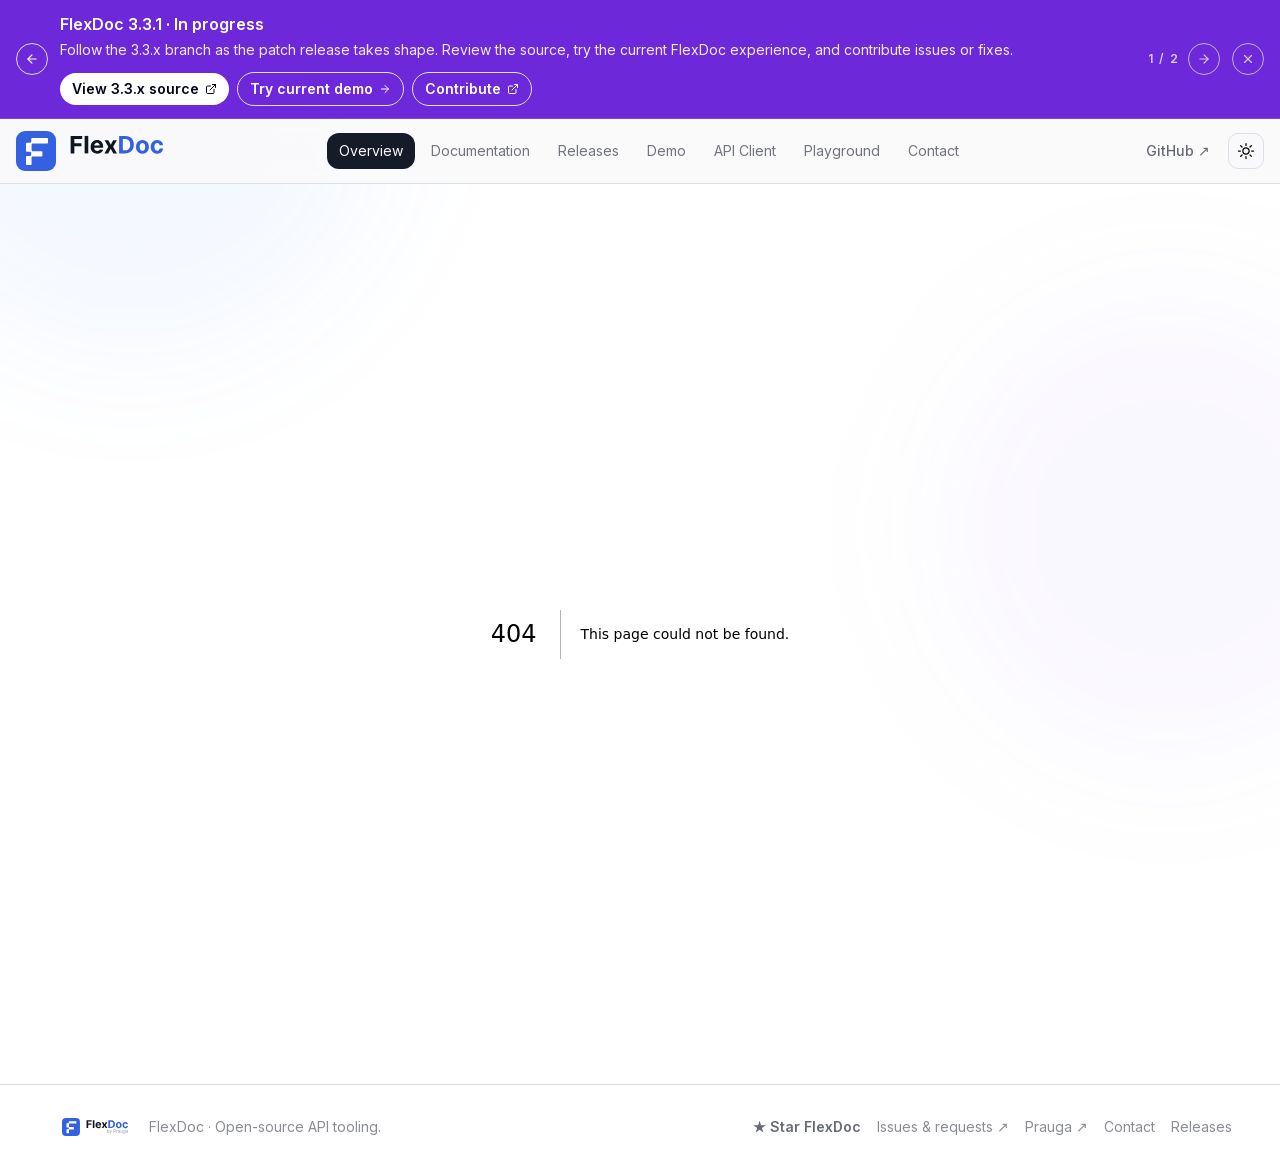
==== commit eebc2780: "chore: website/deploy: publish generated FlexDoc site Publish the production build only after the pr" ====
--- a/404/index.html
+++ b/404/index.html
@@ -1 +1 @@
-<!DOCTYPE html><html lang="en"><head><meta charSet="utf-8"/><meta name="viewport" content="width=device-width, initial-scale=1"/><link rel="preload" href="/favicon.svg" as="image"/><link rel="stylesheet" href="/_next/static/chunks/0rgppzdvg2kqj.css" data-precedence="next"/><link rel="preload" as="script" fetchPriority="low" href="/_next/static/chunks/310vm2bl3xxpt.js"/><script src="/_next/static/chunks/19mx3mg6lkumu.js" async=""></script><script src="/_next/static/chunks/3byuobrkyz9bj.js" async=""></script><script src="/_next/static/chunks/344n2zhqbh4pn.js" async=""></script><script src="/_next/static/chunks/turbopack-0aqb5hlrzlk2g.js" async=""></script><script src="/_next/static/chunks/16g2ed__7_oq6.js" async="" crossorigin=""></script><script src="/_next/static/chunks/34kodonil84yp.js" async="" crossorigin=""></script><meta name="robots" content="noindex"/><title>FlexDoc | OpenAPI Documentation &amp; API Client</title><meta name="description" content="FlexDoc is an open-source, self-hosted OpenAPI documentation renderer, Try It explorer, API Client workspace, backend-native contract validator, headless API Runner and controlled API-host execution layer."/><meta name="keywords" content="FlexDoc,Prauga,OpenAPI,API documentation,API Client,Backend Execution,API host execution,Headless Runner,Contract Validation,CI,developer tooling"/><meta property="og:title" content="FlexDoc"/><meta property="og:description" content="OpenAPI documentation, executable Try It requests, a local API workspace, backend-native contract validation, headless API workflows and controlled service-network execution in one self-hosted tool."/><meta property="og:site_name" content="FlexDoc"/><meta property="og:type" content="website"/><meta name="twitter:card" content="summary"/><meta name="twitter:title" content="FlexDoc"/><meta name="twitter:description" content="OpenAPI documentation, executable Try It requests, a local API workspace, backend-native contract validation, headless API workflows and controlled service-network execution in one self-hosted tool."/><link rel="shortcut icon" href="/favicon.ico"/><link rel="icon" href="/favicon.svg" type="image/svg+xml"/><link rel="icon" href="/favicon-32x32.png" sizes="32x32" type="image/png"/><link rel="icon" href="/favicon-16x16.png" sizes="16x16" type="image/png"/><link rel="apple-touch-icon" href="/apple-touch-icon.png" sizes="180x180" type="image/png"/><meta name="next-size-adjust" content=""/><title>404: This page could not be found.</title><script src="/_next/static/chunks/0cz1d0mv5g_q7.js" noModule=""></script></head><body class="inter_fa93af41-module__0D_jrq__className relative min-h-screen antialiased"><div hidden=""><!--$--><!--/$--></div><div class="pointer-events-none fixed inset-0 -z-10 overflow-hidden" aria-hidden="true"><div class="absolute -left-32 -top-40 h-[520px] w-[520px] rounded-full bg-blue-500/[0.055] blur-3xl dark:bg-blue-400/[0.045]"></div><div class="absolute -right-32 top-[32%] h-[480px] w-[480px] rounded-full bg-violet-500/[0.045] blur-3xl dark:bg-violet-400/[0.035]"></div></div><script>((a,b,c,d,e,f,g,h)=>{let i=document.documentElement,j=["light","dark"];function k(b){var c;(Array.isArray(a)?a:[a]).forEach(a=>{let c="class"===a,d=c&&f?e.map(a=>f[a]||a):e;c?(i.classList.remove(...d),i.classList.add(b)):i.setAttribute(a,b)}),c=b,h&&j.includes(c)&&(i.style.colorScheme=c)}if(d)k(d);else try{let a=localStorage.getItem(b)||c,d=g&&"system"===a?window.matchMedia("(prefers-color-scheme: dark)").matches?"dark":"light":a;k(d)}catch(a){}})("class","theme","system",null,["light","dark"],null,true,true)</script><div class="relative z-0 flex min-h-screen flex-col"><header data-site-header="true" class="sticky top-0 z-50 border-b border-border bg-background/95 backdrop-blur supports-[backdrop-filter]:bg-background/85"><div class="container mx-auto flex h-16 max-w-7xl items-center gap-4 px-4"><a class="flex min-w-0 shrink-0 items-center gap-2 font-semibold tracking-tight" aria-label="FlexDoc overview" href="/"><img src="/favicon.svg" alt="FlexDoc mark" aria-hidden="true" class="h-8 w-8 rounded-lg"/><span class="text-lg">FlexDoc</span></a><div data-product-nav-scroll="true" data-site-product-nav-slot="true" class="product-nav-scroll min-w-0 flex-1"><nav aria-label="FlexDoc product navigation" data-site-desktop-product-nav="true" class="items-center gap-1"><a aria-current="page" class="rounded-lg px-3 py-2 text-sm transition bg-foreground text-background" href="/">Overview</a><a class="rounded-lg px-3 py-2 text-sm transition text-foreground/60 hover:bg-card hover:text-foreground" href="/docs/">Documentation</a><a class="rounded-lg px-3 py-2 text-sm transition text-foreground/60 hover:bg-card hover:text-foreground" href="/releases/">Releases</a><a class="rounded-lg px-3 py-2 text-sm transition text-foreground/60 hover:bg-card hover:text-foreground" href="/demo/">Demo</a><a class="rounded-lg px-3 py-2 text-sm transition text-foreground/60 hover:bg-card hover:text-foreground" href="/client/">API Client</a><a class="rounded-lg px-3 py-2 text-sm transition text-foreground/60 hover:bg-card hover:text-foreground" href="/playground/">Playground</a><a class="rounded-lg px-3 py-2 text-sm transition text-foreground/60 hover:bg-card hover:text-foreground" href="/contact/">Contact</a></nav></div><div class="ml-auto flex shrink-0 items-center gap-1.5"><a href="https://github.com/Prauga/flexdoc" target="_blank" rel="noopener noreferrer" data-site-desktop-github="true" class="rounded-lg px-3 py-2 text-sm font-medium text-foreground/65 transition hover:bg-card hover:text-foreground">GitHub ↗</a><button class="inline-flex h-9 w-9 items-center justify-center rounded-md border bg-background text-sm font-medium transition-colors hover:bg-accent hover:text-accent-foreground"><svg xmlns="http://www.w3.org/2000/svg" fill="none" viewBox="0 0 24 24" stroke-width="1.5" stroke="currentColor" aria-hidden="true" data-slot="icon" class="h-5 w-5 rotate-0 scale-100 transition-all dark:-rotate-90 dark:scale-0"><path stroke-linecap="round" stroke-linejoin="round" d="M12 3v2.25m6.364.386-1.591 1.591M21 12h-2.25m-.386 6.364-1.591-1.591M12 18.75V21m-4.773-4.227-1.591 1.591M5.25 12H3m4.227-4.773L5.636 5.636M15.75 12a3.75 3.75 0 1 1-7.5 0 3.75 3.75 0 0 1 7.5 0Z"></path></svg><svg xmlns="http://www.w3.org/2000/svg" fill="none" viewBox="0 0 24 24" stroke-width="1.5" stroke="currentColor" aria-hidden="true" data-slot="icon" class="absolute h-5 w-5 rotate-90 scale-0 transition-all dark:rotate-0 dark:scale-100"><path stroke-linecap="round" stroke-linejoin="round" d="M21.752 15.002A9.72 9.72 0 0 1 18 15.75c-5.385 0-9.75-4.365-9.75-9.75 0-1.33.266-2.597.748-3.752A9.753 9.753 0 0 0 3 11.25C3 16.635 7.365 21 12.75 21a9.753 9.753 0 0 0 9.002-5.998Z"></path></svg><span class="sr-only">Toggle theme</span></button><button type="button" data-mobile-nav-trigger="true" data-site-mobile-nav-trigger="true" aria-label="Open product navigation" aria-expanded="false" aria-controls="flexdoc-mobile-nav" class="h-9 w-9 items-center justify-center rounded-lg border border-border bg-card text-foreground/70 transition hover:text-foreground"><svg xmlns="http://www.w3.org/2000/svg" width="18" height="18" viewBox="0 0 24 24" fill="none" stroke="currentColor" stroke-width="2" stroke-linecap="round" stroke-linejoin="round" class="lucide lucide-menu" aria-hidden="true"><path d="M4 12h16"></path><path d="M4 18h16"></path><path d="M4 6h16"></path></svg></button></div></div></header><main class="flex-1"><div style="font-family:system-ui,&quot;Segoe UI&quot;,Roboto,Helvetica,Arial,sans-serif,&quot;Apple Color Emoji&quot;,&quot;Segoe UI Emoji&quot;;height:100vh;text-align:center;display:flex;flex-direction:column;align-items:center;justify-content:center"><div><style>body{color:#000;background:#fff;margin:0}.next-error-h1{border-right:1px solid rgba(0,0,0,.3)}@media (prefers-color-scheme:dark){body{color:#fff;background:#000}.next-error-h1{border-right:1px solid rgba(255,255,255,.3)}}</style><h1 class="next-error-h1" style="display:inline-block;margin:0 20px 0 0;padding:0 23px 0 0;font-size:24px;font-weight:500;vertical-align:top;line-height:49px">404</h1><div style="display:inline-block"><h2 style="font-size:14px;font-weight:400;line-height:49px;margin:0">This page could not be found.</h2></div></div></div><!--$--><!--/$--></main><footer class="border-t border-border px-4 py-8"><div class="container mx-auto flex max-w-7xl flex-col gap-3 text-sm text-foreground/50 sm:flex-row sm:items-center sm:justify-between"><div class="flex items-center gap-2"><img src="/favicon.svg" alt="FlexDoc mark" aria-hidden="true" class="h-6 w-6 rounded-md"/><span>FlexDoc · Open-source API tooling.</span></div><div class="flex flex-wrap items-center gap-x-4 gap-y-2"><a href="https://github.com/Prauga/flexdoc" target="_blank" rel="noopener noreferrer" class="font-semibold text-foreground/65 transition hover:text-foreground">★ Star FlexDoc</a><a href="https://github.com/Prauga/flexdoc/issues" target="_blank" rel="noopener noreferrer" class="transition hover:text-foreground">Issues &amp; requests ↗</a><a href="https://prauga.com" target="_blank" rel="noopener noreferrer" class="transition hover:text-foreground">Prauga ↗</a><a class="transition hover:text-foreground" href="/contact/">Contact</a><a class="transition hover:text-foreground" href="/releases/">Releases</a></div></div></footer></div><script src="/_next/static/chunks/310vm2bl3xxpt.js" id="_R_" async=""></script><script>(self.__next_f=self.__next_f||[]).push([0])</script><script>self.__next_f.push([1,"1:\"$Sreact.fragment\"\n2:I[27423,[\"/_next/static/chunks/16g2ed__7_oq6.js\",\"/_next/static/chunks/34kodonil84yp.js\"],\"ThemeProvider\"]\n3:I[62966,[\"/_next/static/chunks/16g2ed__7_oq6.js\",\"/_next/static/chunks/34kodonil84yp.js\"],\"ReleaseFeedProvider\"]\n4:I[46909,[\"/_next/static/chunks/16g2ed__7_oq6.js\",\"/_next/static/chunks/34kodonil84yp.js\"],\"SiteCodeCopyEnhancer\"]\n5:I[64435,[\"/_next/static/chunks/16g2ed__7_oq6.js\",\"/_next/static/chunks/34kodonil84yp.js\"],\"SiteImageZoomEnhancer\"]\n6:I[86992,[\"/_next/static/chunks/16g2ed__7_oq6.js\",\"/_next/static/chunks/34kodonil84yp.js\"],\"ReleaseAnnouncement\"]\n7:I[3020,[\"/_next/static/chunks/16g2ed__7_oq6.js\",\"/_next/static/chunks/34kodonil84yp.js\"],\"SiteHeader\"]\n8:I[39756,[\"/_next/static/chunks/16g2ed__7_oq6.js\",\"/_next/static/chunks/34kodonil84yp.js\"],\"default\"]\n9:I[37457,[\"/_next/static/chunks/16g2ed__7_oq6.js\",\"/_next/static/chunks/34kodonil84yp.js\"],\"default\"]\na:I[22016,[\"/_next/static/chunks/16g2ed__7_oq6.js\",\"/_next/static/chunks/34kodonil84yp.js\"],\"\"]\nf:I[68027,[\"/_next/static/chunks/16g2ed__7_oq6.js\",\"/_next/static/chunks/34kodonil84yp.js\"],\"default\",1]\n:HL[\"/_next/static/chunks/0rgppzdvg2kqj.css\",\"style\"]\n:HL[\"/favicon.svg\",\"image\"]\nd:X\n0:{\"P\":null,\"c\":[\"\",\"_not-found\",\"\"],\"q\":\"\",\"i\":false,\"f\":[[[\"\",{\"children\":[\"/_not-found\",{\"children\":[\"__PAGE__\",{},\"$undefined\",\"$undefined\",4608]},\"$undefined\",\"$undefined\",4608]},\"$undefined\",\"$undefined\",4624],[[\"$\",\"$1\",\"c\",{\"children\":[[[\"$\",\"link\",\"0\",{\"rel\":\"stylesheet\",\"href\":\"/_next/static/chunks/0rgppzdvg2kqj.css\",\"precedence\":\"next\",\"crossOrigin\":\"$undefined\",\"nonce\":\"$undefined\"}],[\"$\",\"script\",\"script-0\",{\"src\":\"/_next/static/chunks/16g2ed__7_oq6.js\",\"async\":true,\"nonce\":\"$undefined\"}],[\"$\",\"script\",\"script-1\",{\"src\":\"/_next/static/chunks/34kodonil84yp.js\",\"async\":true,\"nonce\":\"$undefined\"}]],[\"$\",\"html\",null,{\"lang\":\"en\",\"suppressHydrationWarning\":true,\"children\":[\"$\",\"body\",null,{\"className\":\"inter_fa93af41-module__0D_jrq__className relative min-h-screen antialiased\",\"children\":[[\"$\",\"div\",null,{\"className\":\"pointer-events-none fixed inset-0 -z-10 overflow-hidden\",\"aria-hidden\":\"true\",\"children\":[[\"$\",\"div\",null,{\"className\":\"absolute -left-32 -top-40 h-[520px] w-[520px] rounded-full bg-blue-500/[0.055] blur-3xl dark:bg-blue-400/[0.045]\"}],[\"$\",\"div\",null,{\"className\":\"absolute -right-32 top-[32%] h-[480px] w-[480px] rounded-full bg-violet-500/[0.045] blur-3xl dark:bg-violet-400/[0.035]\"}]]}],[\"$\",\"$L2\",null,{\"attribute\":\"class\",\"defaultTheme\":\"system\",\"enableSystem\":true,\"disableTransitionOnChange\":true,\"children\":[\"$\",\"$L3\",null,{\"children\":[[\"$\",\"$L4\",null,{}],[\"$\",\"$L5\",null,{}],[\"$\",\"div\",null,{\"className\":\"relative z-0 flex min-h-screen flex-col\",\"children\":[[\"$\",\"$L6\",null,{}],[\"$\",\"$L7\",null,{}],[\"$\",\"main\",null,{\"className\":\"flex-1\",\"children\":[\"$\",\"$L8\",null,{\"parallelRouterKey\":\"children\",\"error\":\"$undefined\",\"errorStyles\":\"$undefined\",\"errorScripts\":\"$undefined\",\"template\":[\"$\",\"$L9\",null,{}],\"templateStyles\":\"$undefined\",\"templateScripts\":\"$undefined\",\"notFound\":[[[\"$\",\"title\",null,{\"children\":\"404: This page could not be found.\"}],[\"$\",\"div\",null,{\"style\":{\"fontFamily\":\"system-ui,\\\"Segoe UI\\\",Roboto,Helvetica,Arial,sans-serif,\\\"Apple Color Emoji\\\",\\\"Segoe UI Emoji\\\"\",\"height\":\"100vh\",\"textAlign\":\"center\",\"display\":\"flex\",\"flexDirection\":\"column\",\"alignItems\":\"center\",\"justifyContent\":\"center\"},\"children\":[\"$\",\"div\",null,{\"children\":[[\"$\",\"style\",null,{\"dangerouslySetInnerHTML\":{\"__html\":\"body{color:#000;background:#fff;margin:0}.next-error-h1{border-right:1px solid rgba(0,0,0,.3)}@media (prefers-color-scheme:dark){body{color:#fff;background:#000}.next-error-h1{border-right:1px solid rgba(255,255,255,.3)}}\"}}],[\"$\",\"h1\",null,{\"className\":\"next-error-h1\",\"style\":{\"display\":\"inline-block\",\"margin\":\"0 20px 0 0\",\"padding\":\"0 23px 0 0\",\"fontSize\":24,\"fontWeight\":500,\"verticalAlign\":\"top\",\"lineHeight\":\"49px\"},\"children\":404}],[\"$\",\"div\",null,{\"style\":{\"display\":\"inline-block\"},\"children\":[\"$\",\"h2\",null,{\"style\":{\"fontSize\":14,\"fontWeight\":400,\"lineHeight\":\"49px\",\"margin\":0},\"children\":\"This page could not be found.\"}]}]]}]}]],[]],\"forbidden\":\"$undefined\",\"unauthorized\":\"$undefined\"}]}],[\"$\",\"footer\",null,{\"className\":\"border-t border-border px-4 py-8\",\"children\":[\"$\",\"div\",null,{\"className\":\"container mx-auto flex max-w-7xl flex-col gap-3 text-sm text-foreground/50 sm:flex-row sm:items-center sm:justify-between\",\"children\":[[\"$\",\"div\",null,{\"className\":\"flex items-center gap-2\",\"children\":[[\"$\",\"img\",null,{\"src\":\"/favicon.svg\",\"alt\":\"FlexDoc mark\",\"aria-hidden\":\"true\",\"className\":\"h-6 w-6 rounded-md\"}],[\"$\",\"span\",null,{\"children\":\"FlexDoc · Open-source API tooling.\"}]]}],[\"$\",\"div\",null,{\"className\":\"flex flex-wrap items-center gap-x-4 gap-y-2\",\"children\":[[\"$\",\"a\",null,{\"href\":\"https://github.com/Prauga/flexdoc\",\"target\":\"_blank\",\"rel\":\"noopener noreferrer\",\"className\":\"font-semibold text-foreground/65 transition hover:text-foreground\",\"children\":\"★ Star FlexDoc\"}],[\"$\",\"a\",null,{\"href\":\"https://github.com/Prauga/flexdoc/issues\",\"target\":\"_blank\",\"rel\":\"noopener noreferrer\",\"className\":\"transition hover:text-foreground\",\"children\":\"Issues \u0026 requests ↗\"}],[\"$\",\"a\",null,{\"href\":\"https://prauga.com\",\"target\":\"_blank\",\"rel\":\"noopener noreferrer\",\"className\":\"transition hover:text-foreground\",\"children\":\"Prauga ↗\"}],[\"$\",\"$La\",null,{\"href\":\"/contact\",\"className\":\"transition hover:text-foreground\",\"children\":\"Contact\"}],[\"$\",\"$La\",null,{\"href\":\"/releases\",\"className\":\"transition hover:text-foreground\",\"children\":\"Releases\"}]]}]]}]}]]}]]}]}]]}]}]]}],{\"children\":[[\"$\",\"$1\",\"c\",{\"children\":[null,[\"$\",\"$L8\",null,{\"parallelRouterKey\":\"children\",\"error\":\"$undefined\",\"errorStyles\":\"$undefined\",\"errorScripts\":\"$undefined\",\"template\":[\"$\",\"$L9\",null,{}],\"templateStyles\":\"$undefined\",\"templateScripts\":\"$undefined\",\"notFound\":\"$undefined\",\"forbidden\":\"$undefined\",\"unauthorized\":\"$undefined\"}]]}],{\"children\":[[\"$\",\"$1\",\"c\",{\"children\":[[[\"$\",\"title\",null,{\"children\":\"404: This page could not be found.\"}],\"$Lb\"],null,\"$Lc\"]}],{},null,false,null]},null,false,\"$d\"]},null,false,null],\"$Le\",false]],\"m\":\"$undefined\",\"G\":[\"$f\",[\"$L10\"]],\"S\":true,\"h\":null,\"r\":\"$undefined\",\"s\":\"$undefined\",\"a\":\"$undefined\",\"l\":\"$undefined\",\"p\":\"$undefined\",\"d\":\"$undefined\",\"b\":\"_y2-9NhBn6rKEz8mJ_--8\"}\n11:I[97367,[\"/_next/static/chunks/16g2ed__7_oq6.js\",\"/_next/static/chunks/34kodonil84yp.js\"],\"OutletBoundary\"]\n12:\"$Sreact.suspense\"\n14:I[97367,[\"/_next/static/chunks/16g2ed__7_oq6.js\",\"/_next/static/chunks/34kodonil84yp.js\"],\"ViewportBoundary\"]\n16:I[97367,[\"/_next/static/chunks/16g2ed__7_oq6.js\",\"/_next/static/chunks/34kodonil84yp.js\"],\"MetadataBoundary\"]\nb:[\"$\",\"div\",null,{\"style\":\"$0:f:0:1:0:props:children:1:props:children:props:children:1:props:children:props:children:2:props:children:2:props:children:props:notFound:0:1:props:style\",\"children\":[\"$\",\"div\",null,{\"children\":[[\"$\",\"style\",null,{\"dangerouslySetInnerHTML\":{\"__html\":\"body{color:#000;background:#fff;margin:0}.next-error-h1{border-right:1px solid rgba(0,0,0,.3)}@media (prefers-color-scheme:dark){body{color:#fff;background:#000}.next-error-h1{border-right:1px solid rgba(255,255,255,.3)}}\"}}],[\"$\",\"h1\",null,{\"className\":\"next-error-h1\",\"style\":\"$0:f:0:1:0:props:children:1:props:children:props:children:1:props:children:props:children:2:props:children:2:props:children:props:notFound:0:1:props:children:props:children:1:props:style\",\"children\":404}],[\"$\",\"div\",null,{\"style\":\"$0:f:0:1:0:props:children:1:props:children:props:children:1:props:children:props:children:2:props:children:2:props:children:props:notFound:0:1:props:children:props:children:2:props:style\",\"children\":[\"$\",\"h2\",null,{\"style\":\"$0:f:0:1:0:props:children:1:props:children:props:children:1:props:children:props:children:2:props:children:2:props:children:props:notFound:0:1:props:children:props:children:2:props:children:props:style\",\"children\":\"This page could not be found.\"}]}]]}]}]\nc:[\"$\",\"$L11\",null,{\"children\":[\"$\",\"$12\",null,{\"name\":\"Next.MetadataOutlet\",\"children\":\"$@13\"}]}]\ne:[\"$\",\"$1\",\"h\",{\"children\":[[\"$\",\"meta\",null,{\"name\":\"robots\",\"content\":\"noindex\"}],[\"$\",\"$L14\",null,{\"children\":\"$L15\"}],[\"$\",\"div\",null,{\"hidden\":true,\"children\":[\"$\",\"$L16\",null,{\"children\":[\"$\",\"$12\",null,{\"name\":\"Next.Metadata\",\"children\":\"$L17\"}]}]}],[\"$\",\"meta\",null,{\"name\":\"next-size-adjust\",\"content\":\"\"}]]}]\n10:[\"$\",\"link\",\"0\",{\"rel\":\"stylesheet\",\"href\":\"/_next/static/chunks/0rgppzdvg2kqj.css\",\"precedence\":\"next\",\"crossOrigin\":\"$undefined\",\"nonce\":\"$undefined\"}]\nd:C\n15:[[\"$\",\"meta\",\"0\",{\"charSet\":\"utf-8\"}],[\"$\",\"meta\",\"1\",{\"name\":\"viewport\",\"content\":\"width=device-width, initial-scale=1\"}]]\n18:I[27201,[\"/_next/static/chunks/16g2ed__7_oq6.js\",\"/_next/static/chunks/34kodonil84yp.js\"],\"IconMark\"]\n13:null\n17:[[\"$\",\"title\",\"0\",{\"children\":\"FlexDoc | OpenAPI Documentation \u0026 API Client\"}],[\"$\",\"meta\",\"1\",{\"name\":\"description\",\"content\":\"FlexDoc is an open-source, self-hosted OpenAPI documentation renderer, Try It explorer, API Client workspace, backend-native contract validator, headless API Runner and controlled API-host execution layer.\"}],[\"$\",\"meta\",\"2\",{\"name\":\"keywords\",\"content\":\"FlexDoc,Prauga,OpenAPI,API documentation,API Client,Backend Execution,API host execution,Headless Runner,Contract Validation,CI,developer tooling\"}],[\"$\",\"meta\",\"3\",{\"property\":\"og:title\",\"content\":\"FlexDoc\"}],[\"$\",\"meta\",\"4\",{\"property\":\"og:description\",\"content\":\"OpenAPI documentation, executable Try It requests, a local API workspace, backend-native contract validation, headless API workflows and controlled service-network execution in one self-hosted tool.\"}],[\"$\",\"meta\",\"5\",{\"property\":\"og:site_name\",\"content\":\"FlexDoc\"}],[\"$\",\"meta\",\"6\",{\"property\":\"og:type\",\"content\":\"website\"}],[\"$\",\"meta\",\"7\",{\"name\":\"twitter:card\",\"content\":\"summary\"}],[\"$\",\"meta\",\"8\",{\"name\":\"twitter:title\",\"content\":\"FlexDoc\"}],[\"$\",\"meta\",\"9\",{\"name\":\"twitter:description\",\"content\":\"OpenAPI documentation, executable Try It requests, a local API workspace, backend-native contract validation, headless API workflows and controlled service-network execution in one self-hosted tool.\"}],[\"$\",\"link\",\"10\",{\"rel\":\"shortcut icon\",\"href\":\"/favicon.ico\"}],[\"$\",\"link\",\"11\",{\"rel\":\"icon\",\"href\":\"/favicon.svg\",\"type\":\"image/svg+xml\"}],[\"$\",\"link\",\"12\",{\"rel\":\"icon\",\"href\":\"/favicon-32x32.png\",\"sizes\":\"32x32\",\"type\":\"image/png\"}],[\"$\",\"link\",\"13\",{\"rel\":\"icon\",\"href\":\"/favicon-16x16.png\",\"sizes\":\"16x16\",\"type\":\"image/png\"}],[\"$\",\"link\",\"14\",{\"rel\":\"apple-touch-icon\",\"href\":\"/apple-touch-icon.png\",\"sizes\":\"180x180\",\"type\":\"image/png\"}],[\"$\",\"$L18\",\"15\",{}]]\n"])</script></body></html>+<!DOCTYPE html><html lang="en"><head><meta charSet="utf-8"/><meta name="viewport" content="width=device-width, initial-scale=1"/><link rel="preload" href="/favicon.svg" as="image"/><link rel="stylesheet" href="/_next/static/chunks/0kiobf-dbh_wn.css" data-precedence="next"/><link rel="preload" as="script" fetchPriority="low" href="/_next/static/chunks/310vm2bl3xxpt.js"/><script src="/_next/static/chunks/19mx3mg6lkumu.js" async=""></script><script src="/_next/static/chunks/3byuobrkyz9bj.js" async=""></script><script src="/_next/static/chunks/344n2zhqbh4pn.js" async=""></script><script src="/_next/static/chunks/turbopack-0aqb5hlrzlk2g.js" async=""></script><script src="/_next/static/chunks/3fntmmi971322.js" async="" crossorigin=""></script><script src="/_next/static/chunks/3xc6sx2a1p-zh.js" async="" crossorigin=""></script><script src="/_next/static/chunks/3brm7-w8osp10.js" async="" crossorigin=""></script><meta name="robots" content="noindex"/><title>FlexDoc</title><meta name="description" content="FlexDoc is an open-source, self-hosted OpenAPI documentation renderer, Try It explorer, API Client workspace, backend-native contract validator, headless API Runner and controlled API-host execution layer."/><meta name="keywords" content="FlexDoc,Prauga,OpenAPI,API documentation,API Client,Backend Execution,API host execution,Headless Runner,Contract Validation,CI,developer tooling"/><meta property="og:title" content="FlexDoc"/><meta property="og:description" content="OpenAPI documentation, executable Try It requests, a local API workspace, backend-native contract validation, headless API workflows and controlled service-network execution in one self-hosted tool."/><meta property="og:site_name" content="FlexDoc"/><meta property="og:type" content="website"/><meta name="twitter:card" content="summary"/><meta name="twitter:title" content="FlexDoc"/><meta name="twitter:description" content="OpenAPI documentation, executable Try It requests, a local API workspace, backend-native contract validation, headless API workflows and controlled service-network execution in one self-hosted tool."/><link rel="shortcut icon" href="/favicon.ico"/><link rel="icon" href="/favicon.svg" type="image/svg+xml"/><link rel="icon" href="/favicon-32x32.png" sizes="32x32" type="image/png"/><link rel="icon" href="/favicon-16x16.png" sizes="16x16" type="image/png"/><link rel="apple-touch-icon" href="/apple-touch-icon.png" sizes="180x180" type="image/png"/><meta name="next-size-adjust" content=""/><title>404: This page could not be found.</title><script src="/_next/static/chunks/0cz1d0mv5g_q7.js" noModule=""></script></head><body class="inter_fa93af41-module__0D_jrq__className relative min-h-screen antialiased"><div hidden=""><!--$--><!--/$--></div><div class="pointer-events-none fixed inset-0 -z-10 overflow-hidden" aria-hidden="true"><div class="absolute -left-32 -top-40 h-[520px] w-[520px] rounded-full bg-blue-500/[0.055] blur-3xl dark:bg-blue-400/[0.045]"></div><div class="absolute -right-32 top-[32%] h-[480px] w-[480px] rounded-full bg-violet-500/[0.045] blur-3xl dark:bg-violet-400/[0.035]"></div></div><script>((a,b,c,d,e,f,g,h)=>{let i=document.documentElement,j=["light","dark"];function k(b){var c;(Array.isArray(a)?a:[a]).forEach(a=>{let c="class"===a,d=c&&f?e.map(a=>f[a]||a):e;c?(i.classList.remove(...d),i.classList.add(b)):i.setAttribute(a,b)}),c=b,h&&j.includes(c)&&(i.style.colorScheme=c)}if(d)k(d);else try{let a=localStorage.getItem(b)||c,d=g&&"system"===a?window.matchMedia("(prefers-color-scheme: dark)").matches?"dark":"light":a;k(d)}catch(a){}})("class","theme","system",null,["light","dark"],null,true,true)</script><div class="relative z-0 flex min-h-screen flex-col"><header data-site-header="true" class="sticky top-0 z-50 border-b border-border bg-background/95 backdrop-blur supports-[backdrop-filter]:bg-background/85"><div class="container mx-auto flex h-16 max-w-7xl items-center gap-4 px-4"><a class="flex min-w-0 shrink-0 items-center gap-2 font-semibold tracking-tight" aria-label="FlexDoc overview" href="/"><img src="/favicon.svg" alt="FlexDoc mark" aria-hidden="true" class="h-8 w-8 rounded-lg"/><span class="text-lg">FlexDoc</span></a><div data-product-nav-scroll="true" data-site-product-nav-slot="true" class="product-nav-scroll min-w-0 flex-1"><nav aria-label="FlexDoc product navigation" data-site-desktop-product-nav="true" class="items-center gap-1"><a aria-current="page" class="rounded-lg px-3 py-2 text-sm transition bg-foreground text-background" href="/">Overview</a><a class="rounded-lg px-3 py-2 text-sm transition text-foreground/60 hover:bg-card hover:text-foreground" href="/docs/">Documentation</a><a class="rounded-lg px-3 py-2 text-sm transition text-foreground/60 hover:bg-card hover:text-foreground" href="/releases/">Releases</a><a class="rounded-lg px-3 py-2 text-sm transition text-foreground/60 hover:bg-card hover:text-foreground" href="/demo/">Demo</a><a class="rounded-lg px-3 py-2 text-sm transition text-foreground/60 hover:bg-card hover:text-foreground" href="/client/">API Client</a><a class="rounded-lg px-3 py-2 text-sm transition text-foreground/60 hover:bg-card hover:text-foreground" href="/playground/">Playground</a><a class="rounded-lg px-3 py-2 text-sm transition text-foreground/60 hover:bg-card hover:text-foreground" href="/contact/">Contact</a></nav></div><div class="ml-auto flex shrink-0 items-center gap-1.5"><a href="https://github.com/Prauga/flexdoc" target="_blank" rel="noopener noreferrer" data-site-desktop-github="true" class="rounded-lg px-3 py-2 text-sm font-medium text-foreground/65 transition hover:bg-card hover:text-foreground">GitHub ↗</a><button class="inline-flex h-9 w-9 items-center justify-center rounded-md border bg-background text-sm font-medium transition-colors hover:bg-accent hover:text-accent-foreground"><svg xmlns="http://www.w3.org/2000/svg" fill="none" viewBox="0 0 24 24" stroke-width="1.5" stroke="currentColor" aria-hidden="true" data-slot="icon" class="h-5 w-5 rotate-0 scale-100 transition-all dark:-rotate-90 dark:scale-0"><path stroke-linecap="round" stroke-linejoin="round" d="M12 3v2.25m6.364.386-1.591 1.591M21 12h-2.25m-.386 6.364-1.591-1.591M12 18.75V21m-4.773-4.227-1.591 1.591M5.25 12H3m4.227-4.773L5.636 5.636M15.75 12a3.75 3.75 0 1 1-7.5 0 3.75 3.75 0 0 1 7.5 0Z"></path></svg><svg xmlns="http://www.w3.org/2000/svg" fill="none" viewBox="0 0 24 24" stroke-width="1.5" stroke="currentColor" aria-hidden="true" data-slot="icon" class="absolute h-5 w-5 rotate-90 scale-0 transition-all dark:rotate-0 dark:scale-100"><path stroke-linecap="round" stroke-linejoin="round" d="M21.752 15.002A9.72 9.72 0 0 1 18 15.75c-5.385 0-9.75-4.365-9.75-9.75 0-1.33.266-2.597.748-3.752A9.753 9.753 0 0 0 3 11.25C3 16.635 7.365 21 12.75 21a9.753 9.753 0 0 0 9.002-5.998Z"></path></svg><span class="sr-only">Toggle theme</span></button><button type="button" data-mobile-nav-trigger="true" data-site-mobile-nav-trigger="true" aria-label="Open product navigation" aria-expanded="false" aria-controls="flexdoc-mobile-nav" class="h-9 w-9 items-center justify-center rounded-lg border border-border bg-card text-foreground/70 transition hover:text-foreground"><svg xmlns="http://www.w3.org/2000/svg" width="18" height="18" viewBox="0 0 24 24" fill="none" stroke="currentColor" stroke-width="2" stroke-linecap="round" stroke-linejoin="round" class="lucide lucide-menu" aria-hidden="true"><path d="M4 12h16"></path><path d="M4 18h16"></path><path d="M4 6h16"></path></svg></button></div></div></header><main class="flex-1"><div style="font-family:system-ui,&quot;Segoe UI&quot;,Roboto,Helvetica,Arial,sans-serif,&quot;Apple Color Emoji&quot;,&quot;Segoe UI Emoji&quot;;height:100vh;text-align:center;display:flex;flex-direction:column;align-items:center;justify-content:center"><div><style>body{color:#000;background:#fff;margin:0}.next-error-h1{border-right:1px solid rgba(0,0,0,.3)}@media (prefers-color-scheme:dark){body{color:#fff;background:#000}.next-error-h1{border-right:1px solid rgba(255,255,255,.3)}}</style><h1 class="next-error-h1" style="display:inline-block;margin:0 20px 0 0;padding:0 23px 0 0;font-size:24px;font-weight:500;vertical-align:top;line-height:49px">404</h1><div style="display:inline-block"><h2 style="font-size:14px;font-weight:400;line-height:49px;margin:0">This page could not be found.</h2></div></div></div><!--$--><!--/$--></main><footer class="border-t border-border px-4 py-8"><div class="container mx-auto flex max-w-7xl flex-col gap-3 text-sm text-foreground/50 sm:flex-row sm:items-center sm:justify-between"><div class="flex items-center gap-2"><img src="/favicon.svg" alt="FlexDoc mark" aria-hidden="true" class="h-6 w-6 rounded-md"/><span>FlexDoc · Open-source API tooling.</span></div><div class="flex flex-wrap items-center gap-x-4 gap-y-2"><a href="https://github.com/Prauga/flexdoc" target="_blank" rel="noopener noreferrer" class="font-semibold text-foreground/65 transition hover:text-foreground">★ Star FlexDoc</a><a href="https://github.com/Prauga/flexdoc/issues" target="_blank" rel="noopener noreferrer" class="transition hover:text-foreground">Issues &amp; requests ↗</a><a href="https://prauga.com" target="_blank" rel="noopener noreferrer" class="transition hover:text-foreground">Prauga ↗</a><a class="transition hover:text-foreground" href="/contact/">Contact</a><a class="transition hover:text-foreground" href="/releases/">Releases</a></div></div></footer></div><script src="/_next/static/chunks/310vm2bl3xxpt.js" id="_R_" async=""></script><script>(self.__next_f=self.__next_f||[]).push([0])</script><script>self.__next_f.push([1,"1:\"$Sreact.fragment\"\n2:I[27423,[\"/_next/static/chunks/3fntmmi971322.js\",\"/_next/static/chunks/3xc6sx2a1p-zh.js\",\"/_next/static/chunks/3brm7-w8osp10.js\"],\"ThemeProvider\"]\n3:I[62966,[\"/_next/static/chunks/3fntmmi971322.js\",\"/_next/static/chunks/3xc6sx2a1p-zh.js\",\"/_next/static/chunks/3brm7-w8osp10.js\"],\"ReleaseFeedProvider\"]\n4:I[53933,[\"/_next/static/chunks/3fntmmi971322.js\",\"/_next/static/chunks/3xc6sx2a1p-zh.js\",\"/_next/static/chunks/3brm7-w8osp10.js\"],\"AnnouncementProvider\"]\n5:I[46909,[\"/_next/static/chunks/3fntmmi971322.js\",\"/_next/static/chunks/3xc6sx2a1p-zh.js\",\"/_next/static/chunks/3brm7-w8osp10.js\"],\"SiteCodeCopyEnhancer\"]\n6:I[64435,[\"/_next/static/chunks/3fntmmi971322.js\",\"/_next/static/chunks/3xc6sx2a1p-zh.js\",\"/_next/static/chunks/3brm7-w8osp10.js\"],\"SiteImageZoomEnhancer\"]\n7:I[70484,[\"/_next/static/chunks/3fntmmi971322.js\",\"/_next/static/chunks/3xc6sx2a1p-zh.js\",\"/_next/static/chunks/3brm7-w8osp10.js\"],\"AnnouncementBanner\"]\n8:I[3020,[\"/_next/static/chunks/3fntmmi971322.js\",\"/_next/static/chunks/3xc6sx2a1p-zh.js\",\"/_next/static/chunks/3brm7-w8osp10.js\"],\"SiteHeader\"]\n9:I[39756,[\"/_next/static/chunks/3fntmmi971322.js\",\"/_next/static/chunks/3xc6sx2a1p-zh.js\",\"/_next/static/chunks/3brm7-w8osp10.js\"],\"default\"]\na:I[37457,[\"/_next/static/chunks/3fntmmi971322.js\",\"/_next/static/chunks/3xc6sx2a1p-zh.js\",\"/_next/static/chunks/3brm7-w8osp10.js\"],\"default\"]\nb:I[22016,[\"/_next/static/chunks/3fntmmi971322.js\",\"/_next/static/chunks/3xc6sx2a1p-zh.js\",\"/_next/static/chunks/3brm7-w8osp10.js\"],\"\"]\nf:I[68027,[\"/_next/static/chunks/3fntmmi971322.js\",\"/_next/static/chunks/3xc6sx2a1p-zh.js\",\"/_next/static/chunks/3brm7-w8osp10.js\"],\"default\",1]\n:HL[\"/_next/static/chunks/0kiobf-dbh_wn.css\",\"style\"]\n:HL[\"/favicon.svg\",\"image\"]\nd:X\n0:{\"P\":null,\"c\":[\"\",\"_not-found\",\"\"],\"q\":\"\",\"i\":false,\"f\":[[[\"\",{\"children\":[\"/_not-found\",{\"children\":[\"__PAGE__\",{},\"$undefined\",\"$undefined\",4608]},\"$undefined\",\"$undefined\",4608]},\"$undefined\",\"$undefined\",4624],[[\"$\",\"$1\",\"c\",{\"children\":[[[\"$\",\"link\",\"0\",{\"rel\":\"stylesheet\",\"href\":\"/_next/static/chunks/0kiobf-dbh_wn.css\",\"precedence\":\"next\",\"crossOrigin\":\"$undefined\",\"nonce\":\"$undefined\"}],[\"$\",\"script\",\"script-0\",{\"src\":\"/_next/static/chunks/3fntmmi971322.js\",\"async\":true,\"nonce\":\"$undefined\"}],[\"$\",\"script\",\"script-1\",{\"src\":\"/_next/static/chunks/3xc6sx2a1p-zh.js\",\"async\":true,\"nonce\":\"$undefined\"}],[\"$\",\"script\",\"script-2\",{\"src\":\"/_next/static/chunks/3brm7-w8osp10.js\",\"async\":true,\"nonce\":\"$undefined\"}]],[\"$\",\"html\",null,{\"lang\":\"en\",\"suppressHydrationWarning\":true,\"children\":[\"$\",\"body\",null,{\"className\":\"inter_fa93af41-module__0D_jrq__className relative min-h-screen antialiased\",\"children\":[[\"$\",\"div\",null,{\"className\":\"pointer-events-none fixed inset-0 -z-10 overflow-hidden\",\"aria-hidden\":\"true\",\"children\":[[\"$\",\"div\",null,{\"className\":\"absolute -left-32 -top-40 h-[520px] w-[520px] rounded-full bg-blue-500/[0.055] blur-3xl dark:bg-blue-400/[0.045]\"}],[\"$\",\"div\",null,{\"className\":\"absolute -right-32 top-[32%] h-[480px] w-[480px] rounded-full bg-violet-500/[0.045] blur-3xl dark:bg-violet-400/[0.035]\"}]]}],[\"$\",\"$L2\",null,{\"attribute\":\"class\",\"defaultTheme\":\"system\",\"enableSystem\":true,\"disableTransitionOnChange\":true,\"children\":[\"$\",\"$L3\",null,{\"children\":[\"$\",\"$L4\",null,{\"children\":[[\"$\",\"$L5\",null,{}],[\"$\",\"$L6\",null,{}],[\"$\",\"div\",null,{\"className\":\"relative z-0 flex min-h-screen flex-col\",\"children\":[[\"$\",\"$L7\",null,{}],[\"$\",\"$L8\",null,{}],[\"$\",\"main\",null,{\"className\":\"flex-1\",\"children\":[\"$\",\"$L9\",null,{\"parallelRouterKey\":\"children\",\"error\":\"$undefined\",\"errorStyles\":\"$undefined\",\"errorScripts\":\"$undefined\",\"template\":[\"$\",\"$La\",null,{}],\"templateStyles\":\"$undefined\",\"templateScripts\":\"$undefined\",\"notFound\":[[[\"$\",\"title\",null,{\"children\":\"404: This page could not be found.\"}],[\"$\",\"div\",null,{\"style\":{\"fontFamily\":\"system-ui,\\\"Segoe UI\\\",Roboto,Helvetica,Arial,sans-serif,\\\"Apple Color Emoji\\\",\\\"Segoe UI Emoji\\\"\",\"height\":\"100vh\",\"textAlign\":\"center\",\"display\":\"flex\",\"flexDirection\":\"column\",\"alignItems\":\"center\",\"justifyContent\":\"center\"},\"children\":[\"$\",\"div\",null,{\"children\":[[\"$\",\"style\",null,{\"dangerouslySetInnerHTML\":{\"__html\":\"body{color:#000;background:#fff;margin:0}.next-error-h1{border-right:1px solid rgba(0,0,0,.3)}@media (prefers-color-scheme:dark){body{color:#fff;background:#000}.next-error-h1{border-right:1px solid rgba(255,255,255,.3)}}\"}}],[\"$\",\"h1\",null,{\"className\":\"next-error-h1\",\"style\":{\"display\":\"inline-block\",\"margin\":\"0 20px 0 0\",\"padding\":\"0 23px 0 0\",\"fontSize\":24,\"fontWeight\":500,\"verticalAlign\":\"top\",\"lineHeight\":\"49px\"},\"children\":404}],[\"$\",\"div\",null,{\"style\":{\"display\":\"inline-block\"},\"children\":[\"$\",\"h2\",null,{\"style\":{\"fontSize\":14,\"fontWeight\":400,\"lineHeight\":\"49px\",\"margin\":0},\"children\":\"This page could not be found.\"}]}]]}]}]],[]],\"forbidden\":\"$undefined\",\"unauthorized\":\"$undefined\"}]}],[\"$\",\"footer\",null,{\"className\":\"border-t border-border px-4 py-8\",\"children\":[\"$\",\"div\",null,{\"className\":\"container mx-auto flex max-w-7xl flex-col gap-3 text-sm text-foreground/50 sm:flex-row sm:items-center sm:justify-between\",\"children\":[[\"$\",\"div\",null,{\"className\":\"flex items-center gap-2\",\"children\":[[\"$\",\"img\",null,{\"src\":\"/favicon.svg\",\"alt\":\"FlexDoc mark\",\"aria-hidden\":\"true\",\"className\":\"h-6 w-6 rounded-md\"}],[\"$\",\"span\",null,{\"children\":\"FlexDoc · Open-source API tooling.\"}]]}],[\"$\",\"div\",null,{\"className\":\"flex flex-wrap items-center gap-x-4 gap-y-2\",\"children\":[[\"$\",\"a\",null,{\"href\":\"https://github.com/Prauga/flexdoc\",\"target\":\"_blank\",\"rel\":\"noopener noreferrer\",\"className\":\"font-semibold text-foreground/65 transition hover:text-foreground\",\"children\":\"★ Star FlexDoc\"}],[\"$\",\"a\",null,{\"href\":\"https://github.com/Prauga/flexdoc/issues\",\"target\":\"_blank\",\"rel\":\"noopener noreferrer\",\"className\":\"transition hover:text-foreground\",\"children\":\"Issues \u0026 requests ↗\"}],[\"$\",\"a\",null,{\"href\":\"https://prauga.com\",\"target\":\"_blank\",\"rel\":\"noopener noreferrer\",\"className\":\"transition hover:text-foreground\",\"children\":\"Prauga ↗\"}],[\"$\",\"$Lb\",null,{\"href\":\"/contact\",\"className\":\"transition hover:text-foreground\",\"children\":\"Contact\"}],[\"$\",\"$Lb\",null,{\"href\":\"/releases\",\"className\":\"transition hover:text-foreground\",\"children\":\"Releases\"}]]}]]}]}]]}]]}]}]}]]}]}]]}],{\"children\":[[\"$\",\"$1\",\"c\",{\"children\":[null,[\"$\",\"$L9\",null,{\"parallelRouterKey\":\"children\",\"error\":\"$undefined\",\"errorStyles\":\"$undefined\",\"errorScripts\":\"$undefined\",\"template\":[\"$\",\"$La\",null,{}],\"templateStyles\":\"$undefined\",\"templateScripts\":\"$undefined\",\"notFound\":\"$undefined\",\"forbidden\":\"$undefined\",\"unauthorized\":\"$undefined\"}]]}],{\"children\":[\"$Lc\",{},null,false,null]},null,false,\"$d\"]},null,false,null],\"$Le\",false]],\"m\":\"$undefined\",\"G\":[\"$f\",[\"$L10\"]],\"S\":true,\"h\":null,\"r\":\"$undefined\",\"s\":\"$undefined\",\"a\":\"$undefined\",\"l\":\"$undefined\",\"p\":\"$undefined\",\"d\":\"$undefined\",\"b\":\"ttcdgBfyONekataTmOyqn\"}\n11:I[97367,[\"/_next/static/chunks/3fntmmi971322.js\",\"/_next/static/chunks/3xc6sx2a1p-zh.js\",\"/_next/static/chunks/3brm7-w8osp10.js\"],\"OutletBoundary\"]\n12:\"$Sreact.suspense\"\n14:I[97367,[\"/_next/static/chunks/3fntmmi971322.js\",\"/_next/static/chunks/3xc6sx2a1p-zh.js\",\"/_next/static/chunks/3brm7-w8osp10.js\"],\"ViewportBoundary\"]\n16:I[97367,[\"/_next/static/chunks/3fntmmi971322.js\",\"/_next/static/chunks/3xc6sx2a1p-zh.js\",\"/_next/static/chunks/3brm7-w8osp10.js\"],\"MetadataBoundary\"]\nc:[\"$\",\"$1\",\"c\",{\"children\":[[[\"$\",\"title\",null,{\"children\":\"404: This page could not be found.\"}],[\"$\",\"div\",null,{\"style\":\"$0:f:0:1:0:props:children:1:props:children:props:children:1:props:children:props:children:props:children:2:props:children:2:props:children:props:notFound:0:1:props:style\",\"children\":[\"$\",\"div\",null,{\"children\":[[\"$\",\"style\",null,{\"dangerouslySetInnerHTML\":{\"__html\":\"body{color:#000;background:#fff;margin:0}.next-error-h1{border-right:1px solid rgba(0,0,0,.3)}@media (prefers-color-scheme:dark){body{color:#fff;background:#000}.next-error-h1{border-right:1px solid rgba(255,255,255,.3)}}\"}}],[\"$\",\"h1\",null,{\"className\":\"next-error-h1\",\"style\":\"$0:f:0:1:0:props:children:1:props:children:props:children:1:props:children:props:children:props:children:2:props:children:2:props:children:props:notFound:0:1:props:children:props:children:1:props:style\",\"children\":404}],[\"$\",\"div\",null,{\"style\":\"$0:f:0:1:0:props:children:1:props:children:props:children:1:props:children:props:children:props:children:2:props:children:2:props:children:props:notFound:0:1:props:children:props:children:2:props:style\",\"children\":[\"$\",\"h2\",null,{\"style\":\"$0:f:0:1:0:props:children:1:props:children:props:children:1:props:children:props:children:props:children:2:props:children:2:props:children:props:notFound:0:1:props:children:props:children:2:props:children:props:style\",\"children\":\"This page could not be found.\"}]}]]}]}]],null,[\"$\",\"$L11\",null,{\"children\":[\"$\",\"$12\",null,{\"name\":\"Next.MetadataOutlet\",\"children\":\"$@13\"}]}]]}]\ne:[\"$\",\"$1\",\"h\",{\"children\":[[\"$\",\"meta\",null,{\"name\":\"robots\",\"content\":\"noindex\"}],[\"$\",\"$L14\",null,{\"children\":\"$L15\"}],[\"$\",\"div\",null,{\"hidden\":true,\"children\":[\"$\",\"$L16\",null,{\"children\":[\"$\",\"$12\",null,{\"name\":\"Next.Metadata\",\"children\":\"$L17\"}]}]}],[\"$\",\"meta\",null,{\"name\":\"next-size-adjust\",\"content\":\"\"}]]}]\n10:[\"$\",\"link\",\"0\",{\"rel\":\"stylesheet\",\"href\":\"/_next/static/chunks/0kiobf-dbh_wn.css\",\"precedence\":\"next\",\"crossOrigin\":\"$undefined\",\"nonce\":\"$undefined\"}]\nd:C\n15:[[\"$\",\"meta\",\"0\",{\"charSet\":\"utf-8\"}],[\"$\",\"meta\",\"1\",{\"name\":\"viewport\",\"content\":\"width=device-width, initial-scale=1\"}]]\n18:I[27201,[\"/_next/static/chunks/3fntmmi971322.js\",\"/_next/static/chunks/3xc6sx2a1p-zh.js\",\"/_next/static/chunks/3brm7-w8osp10.js\"],\"IconMark\"]\n13:null\n17:[[\"$\",\"title\",\"0\",{\"children\":\"FlexDoc\"}],[\"$\",\"meta\",\"1\",{\"name\":\"description\",\"content\":\"FlexDoc is an open-source, self-hosted OpenAPI documentation renderer, Try It explorer, API Client workspace, backend-native contract validator, headless API Runner and controlled API-host execution layer.\"}],[\"$\",\"meta\",\"2\",{\"name\":\"keywords\",\"content\":\"FlexDoc,Prauga,OpenAPI,API documentation,API Client,Backend Execution,API host execution,Headless Runner,Contract Validation,CI,developer tooling\"}],[\"$\",\"meta\",\"3\",{\"property\":\"og:title\",\"content\":\"FlexDoc\"}],[\"$\",\"meta\",\"4\",{\"property\":\"og:description\",\"content\":\"OpenAPI documentation, executable Try It requests, a local API workspace, backend-native contract validation, headless API workflows and controlled service-network execution in one self-hosted tool.\"}],[\"$\",\"meta\",\"5\",{\"property\":\"og:site_name\",\"content\":\"FlexDoc\"}],[\"$\",\"meta\",\"6\",{\"property\":\"og:type\",\"content\":\"website\"}],[\"$\",\"meta\",\"7\",{\"name\":\"twitter:card\",\"content\":\"summary\"}],[\"$\",\"meta\",\"8\",{\"name\":\"twitter:title\",\"content\":\"FlexDoc\"}],[\"$\",\"meta\",\"9\",{\"name\":\"twitter:description\",\"content\":\"OpenAPI documentation, executable Try It requests, a local API workspace, backend-native contract validation, headless API workflows and controlled service-network execution in one self-hosted tool.\"}],[\"$\",\"link\",\"10\",{\"rel\":\"shortcut icon\",\"href\":\"/favicon.ico\"}],[\"$\",\"link\",\"11\",{\"rel\":\"icon\",\"href\":\"/favicon.svg\",\"type\":\"image/svg+xml\"}],[\"$\",\"link\",\"12\",{\"rel\":\"icon\",\"href\":\"/favicon-32x32.png\",\"sizes\":\"32x32\",\"type\":\"image/png\"}],[\"$\",\"link\",\"13\",{\"rel\":\"icon\",\"href\":\"/favicon-16x16.png\",\"sizes\":\"16x16\",\"type\":\"image/png\"}],[\"$\",\"link\",\"14\",{\"rel\":\"apple-touch-icon\",\"href\":\"/apple-touch-icon.png\",\"sizes\":\"180x180\",\"type\":\"image/png\"}],[\"$\",\"$L18\",\"15\",{}]]\n"])</script></body></html>
--- a/_next/static/chunks/0kiobf-dbh_wn.css
+++ b/_next/static/chunks/0kiobf-dbh_wn.css
@@ -0,0 +1,4 @@
+@font-face{font-family:Inter;font-style:normal;font-weight:100 900;font-display:swap;src:url(../media/2c55a0e60120577a-s.0-dom-5bn10r2.woff2)format("woff2");unicode-range:U+460-52F,U+1C80-1C8A,U+20B4,U+2DE0-2DFF,U+A640-A69F,U+FE2E-FE2F}@font-face{font-family:Inter;font-style:normal;font-weight:100 900;font-display:swap;src:url(../media/9c72aa0f40e4eef8-s.1y4-pdgsjb-pw.woff2)format("woff2");unicode-range:U+301,U+400-45F,U+490-491,U+4B0-4B1,U+2116}@font-face{font-family:Inter;font-style:normal;font-weight:100 900;font-display:swap;src:url(../media/ad66f9afd8947f86-s.3lvt2whj97whp.woff2)format("woff2");unicode-range:U+1F??}@font-face{font-family:Inter;font-style:normal;font-weight:100 900;font-display:swap;src:url(../media/5476f68d60460930-s.2uwcyprjm3xu3.woff2)format("woff2");unicode-range:U+370-377,U+37A-37F,U+384-38A,U+38C,U+38E-3A1,U+3A3-3FF}@font-face{font-family:Inter;font-style:normal;font-weight:100 900;font-display:swap;src:url(../media/2bbe8d2671613f1f-s.0k62hbripvv8p.woff2)format("woff2");unicode-range:U+102-103,U+110-111,U+128-129,U+168-169,U+1A0-1A1,U+1AF-1B0,U+300-301,U+303-304,U+308-309,U+323,U+329,U+1EA0-1EF9,U+20AB}@font-face{font-family:Inter;font-style:normal;font-weight:100 900;font-display:swap;src:url(../media/1bffadaabf893a1e-s.3-6t-g6q0vh0a.woff2)format("woff2");unicode-range:U+100-2BA,U+2BD-2C5,U+2C7-2CC,U+2CE-2D7,U+2DD-2FF,U+304,U+308,U+329,U+1D00-1DBF,U+1E00-1E9F,U+1EF2-1EFF,U+2020,U+20A0-20AB,U+20AD-20C0,U+2113,U+2C60-2C7F,U+A720-A7FF}@font-face{font-family:Inter;font-style:normal;font-weight:100 900;font-display:swap;src:url(../media/83afe278b6a6bb3c-s.p.2bn3s6zvc0dyp.woff2)format("woff2");unicode-range:U+??,U+131,U+152-153,U+2BB-2BC,U+2C6,U+2DA,U+2DC,U+304,U+308,U+329,U+2000-206F,U+20AC,U+2122,U+2191,U+2193,U+2212,U+2215,U+FEFF,U+FFFD}@font-face{font-family:Inter Fallback;src:local(Arial);ascent-override:90.44%;descent-override:22.52%;line-gap-override:0.0%;size-adjust:107.12%}.inter_fa93af41-module__0D_jrq__className{font-family:Inter,Inter Fallback;font-style:normal}
+html,body,#root,#flexdoc-root{min-height:100%}body{margin:0}.flexdoc-root{color:var(--flexdoc-text,inherit);border-color:var(--flexdoc-border,currentColor);-webkit-text-size-adjust:100%}.flexdoc-root h1,.flexdoc-root h2,.flexdoc-root h3,.flexdoc-root h4,.flexdoc-root h5,.flexdoc-root h6{font-family:var(--flexdoc-heading-font,inherit);font-weight:var(--flexdoc-heading-weight,inherit)}.flexdoc-root pre,.flexdoc-root code,.flexdoc-root textarea{font-family:var(--flexdoc-code-font,ui-monospace, SFMono-Regular, Menlo, Monaco, Consolas, monospace)}.flexdoc-root pre,.flexdoc-root code{font-size:var(--flexdoc-code-size,inherit);line-height:var(--flexdoc-code-line-height,inherit)}.flexdoc-root a:not([class*=text-]){color:var(--flexdoc-primary,inherit)}.flexdoc-container{width:100%;height:100%;font-family:-apple-system,BlinkMacSystemFont,Segoe UI,Roboto,Oxygen,Ubuntu,Cantarell,Open Sans,Helvetica Neue,sans-serif;display:flex;overflow:hidden}.sidebar{background-color:#f9fafb;border-right:1px solid #e5e7eb;width:300px;padding:1rem;overflow-y:auto}.endpoint-list{margin:0;padding:0;list-style:none}.endpoint-item{cursor:pointer;border-radius:.375rem;margin:.25rem 0;padding:.5rem .75rem;transition:background-color .2s}.endpoint-item:hover{background-color:#e5e7eb}.endpoint-item.active{color:#fff;background-color:#3b82f6}.endpoint-detail{flex:1;padding:1.5rem;overflow-y:auto}.endpoint-header{border-bottom:1px solid #e5e7eb;margin-bottom:1.5rem;padding-bottom:1rem}.http-method{text-transform:uppercase;border-radius:.25rem;margin-right:.5rem;padding:.25rem .5rem;font-size:.875rem;font-weight:600;display:inline-block}.http-get{color:#1e40af;background-color:#dbeafe}.http-post{color:#065f46;background-color:#d1fae5}.http-put{color:#92400e;background-color:#fef3c7}.http-delete{color:#991b1b;background-color:#fee2e2}.param-table{border-collapse:collapse;width:100%;margin:1rem 0}.param-table th,.param-table td{text-align:left;border-bottom:1px solid #e5e7eb;padding:.5rem}.param-table th{color:#4b5563;background-color:#f9fafb;font-weight:600}.dark .sidebar{background-color:#1f2937;border-right-color:#374151}.dark .endpoint-item:hover{background-color:#374151}.dark .endpoint-item.active{background-color:#3b82f6}.dark .endpoint-header,.dark .param-table th,.dark .param-table td{border-bottom-color:#374151}.dark .param-table th{color:#e5e7eb;background-color:#1f2937}@media (max-width:640px){.flexdoc-root button,.flexdoc-root a,.flexdoc-root input,.flexdoc-root select{touch-action:manipulation}.flexdoc-root pre{max-width:calc(100vw - 2rem)}}*,:before,:after,::backdrop{--tw-border-spacing-x:0;--tw-border-spacing-y:0;--tw-translate-x:0;--tw-translate-y:0;--tw-rotate:0;--tw-skew-x:0;--tw-skew-y:0;--tw-scale-x:1;--tw-scale-y:1;--tw-pan-x: ;--tw-pan-y: ;--tw-pinch-zoom: ;--tw-scroll-snap-strictness:proximity;--tw-gradient-from-position: ;--tw-gradient-via-position: ;--tw-gradient-to-position: ;--tw-ordinal: ;--tw-slashed-zero: ;--tw-numeric-figure: ;--tw-numeric-spacing: ;--tw-numeric-fraction: ;--tw-ring-inset: ;--tw-ring-offset-width:0px;--tw-ring-offset-color:#fff;--tw-ring-color:#3b82f680;--tw-ring-offset-shadow:0 0 #0000;--tw-ring-shadow:0 0 #0000;--tw-shadow:0 0 #0000;--tw-shadow-colored:0 0 #0000;--tw-blur: ;--tw-brightness: ;--tw-contrast: ;--tw-grayscale: ;--tw-hue-rotate: ;--tw-invert: ;--tw-saturate: ;--tw-sepia: ;--tw-drop-shadow: ;--tw-backdrop-blur: ;--tw-backdrop-brightness: ;--tw-backdrop-contrast: ;--tw-backdrop-grayscale: ;--tw-backdrop-hue-rotate: ;--tw-backdrop-invert: ;--tw-backdrop-opacity: ;--tw-backdrop-saturate: ;--tw-backdrop-sepia: ;--tw-contain-size: ;--tw-contain-layout: ;--tw-contain-paint: ;--tw-contain-style: }*,:before,:after{box-sizing:border-box;border:0 solid #e5e7eb}:before,:after{--tw-content:""}html,:host{-webkit-text-size-adjust:100%;tab-size:4;font-feature-settings:normal;font-variation-settings:normal;-webkit-tap-highlight-color:transparent;font-family:ui-sans-serif,system-ui,sans-serif,Apple Color Emoji,Segoe UI Emoji,Segoe UI Symbol,Noto Color Emoji;line-height:1.5}body{line-height:inherit;margin:0}hr{height:0;color:inherit;border-top-width:1px}abbr:where([title]){-webkit-text-decoration:underline dotted;text-decoration:underline dotted}h1,h2,h3,h4,h5,h6{font-size:inherit;font-weight:inherit}a{color:inherit;-webkit-text-decoration:inherit;text-decoration:inherit}b,strong{font-weight:bolder}code,kbd,samp,pre{font-feature-settings:normal;font-variation-settings:normal;font-family:ui-monospace,SFMono-Regular,Menlo,Monaco,Consolas,Liberation Mono,Courier New,monospace;font-size:1em}small{font-size:80%}sub,sup{vertical-align:baseline;font-size:75%;line-height:0;position:relative}sub{bottom:-.25em}sup{top:-.5em}table{text-indent:0;border-color:inherit;border-collapse:collapse}button,input,optgroup,select,textarea{font-feature-settings:inherit;font-variation-settings:inherit;font-family:inherit;font-size:100%;font-weight:inherit;line-height:inherit;letter-spacing:inherit;color:inherit;margin:0;padding:0}button,select{text-transform:none}button,input:where([type=button]),input:where([type=reset]),input:where([type=submit]){-webkit-appearance:button;background-color:#0000;background-image:none}:-moz-focusring{outline:auto}:-moz-ui-invalid{box-shadow:none}progress{vertical-align:baseline}::-webkit-inner-spin-button{height:auto}::-webkit-outer-spin-button{height:auto}[type=search]{-webkit-appearance:textfield;outline-offset:-2px}::-webkit-search-decoration{-webkit-appearance:none}::-webkit-file-upload-button{-webkit-appearance:button;font:inherit}summary{display:list-item}blockquote,dl,dd,h1,h2,h3,h4,h5,h6,hr,figure,p,pre{margin:0}fieldset{margin:0;padding:0}legend{padding:0}ol,ul,menu{margin:0;padding:0;list-style:none}dialog{padding:0}textarea{resize:vertical}input::-moz-placeholder{opacity:1;color:#9ca3af}textarea::-moz-placeholder{opacity:1;color:#9ca3af}input::placeholder,textarea::placeholder{opacity:1;color:#9ca3af}button,[role=button]{cursor:pointer}:disabled{cursor:default}img,svg,video,canvas,audio,iframe,embed,object{vertical-align:middle;display:block}img,video{max-width:100%;height:auto}[hidden]:where(:not([hidden=until-found])){display:none}.container{width:100%}@media (min-width:640px){.container{max-width:640px}}@media (min-width:768px){.container{max-width:768px}}@media (min-width:1024px){.container{max-width:1024px}}@media (min-width:1280px){.container{max-width:1280px}}@media (min-width:1536px){.container{max-width:1536px}}.sr-only{clip:rect(0,0,0,0);white-space:nowrap;border-width:0;width:1px;height:1px;margin:-1px;padding:0;position:absolute;overflow:hidden}.pointer-events-none{pointer-events:none}.pointer-events-auto{pointer-events:auto}.\!visible{visibility:visible!important}.visible{visibility:visible}.static{position:static}.fixed{position:fixed}.absolute{position:absolute}.relative{position:relative}.inset-0{inset:0}.inset-y-0{top:0;bottom:0}.bottom-4{bottom:1rem}.left-0{left:0}.left-1\/2{left:50%}.left-3{left:.75rem}.left-4{left:1rem}.right-0{right:0}.right-4{right:1rem}.right-\[4\.25rem\]{right:4.25rem}.top-1\/2{top:50%}.top-4{top:1rem}.z-30{z-index:30}.z-40{z-index:40}.z-50{z-index:50}.z-\[65\]{z-index:65}.z-\[70\]{z-index:70}.z-\[80\]{z-index:80}.z-\[90\]{z-index:90}.col-span-2{grid-column:span 2/span 2}.col-start-2{grid-column-start:2}.col-start-3{grid-column-start:3}.row-start-1{grid-row-start:1}.m-0{margin:0}.-mx-1{margin-left:-.25rem;margin-right:-.25rem}.mx-auto{margin-left:auto;margin-right:auto}.-mt-2{margin-top:-.5rem}.mb-1{margin-bottom:.25rem}.mb-12{margin-bottom:3rem}.mb-2{margin-bottom:.5rem}.mb-3{margin-bottom:.75rem}.mb-4{margin-bottom:1rem}.mb-5{margin-bottom:1.25rem}.mb-6{margin-bottom:1.5rem}.mb-8{margin-bottom:2rem}.ml-1\.5{margin-left:.375rem}.ml-14{margin-left:3.5rem}.ml-2{margin-left:.5rem}.ml-4{margin-left:1rem}.ml-auto{margin-left:auto}.mr-1{margin-right:.25rem}.mr-2{margin-right:.5rem}.mt-0\.5{margin-top:.125rem}.mt-1{margin-top:.25rem}.mt-1\.5{margin-top:.375rem}.mt-2{margin-top:.5rem}.mt-3{margin-top:.75rem}.mt-4{margin-top:1rem}.mt-5{margin-top:1.25rem}.mt-6{margin-top:1.5rem}.mt-8{margin-top:2rem}.mt-\[10vh\]{margin-top:10vh}.block{display:block}.inline-block{display:inline-block}.inline{display:inline}.flex{display:flex}.inline-flex{display:inline-flex}.table{display:table}.grid{display:grid}.contents{display:contents}.hidden{display:none}.h-1\.5{height:.375rem}.h-10{height:2.5rem}.h-11{height:2.75rem}.h-12{height:3rem}.h-14{height:3.5rem}.h-16{height:4rem}.h-3{height:.75rem}.h-3\.5{height:.875rem}.h-4{height:1rem}.h-5{height:1.25rem}.h-6{height:1.5rem}.h-8{height:2rem}.h-full{height:100%}.max-h-56{max-height:14rem}.max-h-72{max-height:18rem}.max-h-96{max-height:24rem}.max-h-\[48rem\]{max-height:48rem}.max-h-\[60vh\]{max-height:60vh}.min-h-0{min-height:0}.min-h-10{min-height:2.5rem}.min-h-11{min-height:2.75rem}.min-h-12{min-height:3rem}.min-h-14{min-height:3.5rem}.min-h-24{min-height:6rem}.min-h-80{min-height:20rem}.min-h-9{min-height:2.25rem}.min-h-\[20rem\]{min-height:20rem}.min-h-\[32rem\]{min-height:32rem}.min-h-full{min-height:100%}.min-h-screen{min-height:100vh}.w-1\.5{width:.375rem}.w-10{width:2.5rem}.w-11{width:2.75rem}.w-12{width:3rem}.w-14{width:3.5rem}.w-16{width:4rem}.w-3{width:.75rem}.w-3\.5{width:.875rem}.w-4{width:1rem}.w-5{width:1.25rem}.w-6{width:1.5rem}.w-8{width:2rem}.w-80{width:20rem}.w-\[min\(26rem\,calc\(100\%-1rem\)\)\]{width:min(26rem,100% - 1rem)}.w-\[min\(88vw\,22rem\)\]{width:min(88vw,22rem)}.w-\[min\(92vw\,24rem\)\]{width:min(92vw,24rem)}.w-\[min\(92vw\,32rem\)\]{width:min(92vw,32rem)}.w-\[min\(94vw\,56rem\)\]{width:min(94vw,56rem)}.w-fit{width:fit-content}.w-full{width:100%}.min-w-0{min-width:0}.min-w-11{min-width:2.75rem}.min-w-48{min-width:12rem}.min-w-\[28rem\]{min-width:28rem}.min-w-max{min-width:max-content}.max-w-2xl{max-width:42rem}.max-w-3xl{max-width:48rem}.max-w-4xl{max-width:56rem}.max-w-6xl{max-width:72rem}.max-w-\[1600px\]{max-width:1600px}.max-w-\[24rem\]{max-width:24rem}.max-w-\[min\(92vw\,40rem\)\]{max-width:min(92vw,40rem)}.max-w-full{max-width:100%}.flex-1{flex:1}.shrink-0{flex-shrink:0}.-translate-x-1\/2{--tw-translate-x:-50%;transform:translate(var(--tw-translate-x),var(--tw-translate-y)) rotate(var(--tw-rotate)) skew(var(--tw-skew-x)) skewY(var(--tw-skew-y)) scaleX(var(--tw-scale-x)) scaleY(var(--tw-scale-y))}.-translate-y-1\/2{--tw-translate-y:-50%;transform:translate(var(--tw-translate-x),var(--tw-translate-y)) rotate(var(--tw-rotate)) skew(var(--tw-skew-x)) skewY(var(--tw-skew-y)) scaleX(var(--tw-scale-x)) scaleY(var(--tw-scale-y))}@keyframes spin{to{transform:rotate(360deg)}}.animate-spin{animation:1s linear infinite spin}.cursor-not-allowed{cursor:not-allowed}.cursor-pointer{cursor:pointer}.grid-cols-1{grid-template-columns:repeat(1,minmax(0,1fr))}.grid-cols-2{grid-template-columns:repeat(2,minmax(0,1fr))}.grid-cols-\[auto_1fr_1fr_auto\]{grid-template-columns:auto 1fr 1fr auto}.grid-cols-\[auto_minmax\(0\,1fr\)_auto\]{grid-template-columns:auto minmax(0,1fr) auto}.grid-cols-\[auto_minmax\(0\,1fr\)_minmax\(0\,1fr\)_auto\]{grid-template-columns:auto minmax(0,1fr) minmax(0,1fr) auto}.grid-cols-\[minmax\(8rem\,0\.35fr\)_minmax\(0\,1fr\)\]{grid-template-columns:minmax(8rem,.35fr) minmax(0,1fr)}.flex-col{flex-direction:column}.flex-wrap{flex-wrap:wrap}.items-start{align-items:flex-start}.items-end{align-items:flex-end}.items-center{align-items:center}.items-baseline{align-items:baseline}.justify-end{justify-content:flex-end}.justify-center{justify-content:center}.justify-between{justify-content:space-between}.gap-0{gap:0}.gap-1{gap:.25rem}.gap-1\.5{gap:.375rem}.gap-2{gap:.5rem}.gap-3{gap:.75rem}.gap-4{gap:1rem}.gap-6{gap:1.5rem}.gap-8{gap:2rem}.gap-x-3{-moz-column-gap:.75rem;column-gap:.75rem}.gap-x-4{-moz-column-gap:1rem;column-gap:1rem}.gap-y-2{row-gap:.5rem}.space-y-1>:not([hidden])~:not([hidden]){--tw-space-y-reverse:0;margin-top:calc(.25rem * calc(1 - var(--tw-space-y-reverse)));margin-bottom:calc(.25rem * var(--tw-space-y-reverse))}.space-y-1\.5>:not([hidden])~:not([hidden]){--tw-space-y-reverse:0;margin-top:calc(.375rem * calc(1 - var(--tw-space-y-reverse)));margin-bottom:calc(.375rem * var(--tw-space-y-reverse))}.space-y-2>:not([hidden])~:not([hidden]){--tw-space-y-reverse:0;margin-top:calc(.5rem * calc(1 - var(--tw-space-y-reverse)));margin-bottom:calc(.5rem * var(--tw-space-y-reverse))}.space-y-3>:not([hidden])~:not([hidden]){--tw-space-y-reverse:0;margin-top:calc(.75rem * calc(1 - var(--tw-space-y-reverse)));margin-bottom:calc(.75rem * var(--tw-space-y-reverse))}.space-y-4>:not([hidden])~:not([hidden]){--tw-space-y-reverse:0;margin-top:calc(1rem * calc(1 - var(--tw-space-y-reverse)));margin-bottom:calc(1rem * var(--tw-space-y-reverse))}.space-y-5>:not([hidden])~:not([hidden]){--tw-space-y-reverse:0;margin-top:calc(1.25rem * calc(1 - var(--tw-space-y-reverse)));margin-bottom:calc(1.25rem * var(--tw-space-y-reverse))}.space-y-6>:not([hidden])~:not([hidden]){--tw-space-y-reverse:0;margin-top:calc(1.5rem * calc(1 - var(--tw-space-y-reverse)));margin-bottom:calc(1.5rem * var(--tw-space-y-reverse))}.self-start{align-self:flex-start}.overflow-auto{overflow:auto}.overflow-hidden{overflow:hidden}.overflow-x-auto{overflow-x:auto}.overflow-y-auto{overflow-y:auto}.overscroll-contain{overscroll-behavior:contain}.truncate{text-overflow:ellipsis;white-space:nowrap;overflow:hidden}.whitespace-nowrap{white-space:nowrap}.whitespace-pre-wrap{white-space:pre-wrap}.break-words{overflow-wrap:break-word}.break-all{word-break:break-all}.rounded{border-radius:.25rem}.rounded-2xl{border-radius:1rem}.rounded-full{border-radius:9999px}.rounded-lg{border-radius:.5rem}.rounded-md{border-radius:.375rem}.rounded-none{border-radius:0}.rounded-xl{border-radius:.75rem}.border{border-width:1px}.border-2{border-width:2px}.border-b{border-bottom-width:1px}.border-b-0{border-bottom-width:0}.border-l{border-left-width:1px}.border-l-0{border-left-width:0}.border-l-2{border-left-width:2px}.border-r{border-right-width:1px}.border-t{border-top-width:1px}.border-t-0{border-top-width:0}.border-dashed{border-style:dashed}.border-amber-300{--tw-border-opacity:1;border-color:rgb(252 211 77/var(--tw-border-opacity,1))}.border-amber-700{--tw-border-opacity:1;border-color:rgb(180 83 9/var(--tw-border-opacity,1))}.border-amber-800{--tw-border-opacity:1;border-color:rgb(146 64 14/var(--tw-border-opacity,1))}.border-blue-100{--tw-border-opacity:1;border-color:rgb(219 234 254/var(--tw-border-opacity,1))}.border-blue-200{--tw-border-opacity:1;border-color:rgb(191 219 254/var(--tw-border-opacity,1))}.border-blue-300{--tw-border-opacity:1;border-color:rgb(147 197 253/var(--tw-border-opacity,1))}.border-blue-500{--tw-border-opacity:1;border-color:rgb(59 130 246/var(--tw-border-opacity,1))}.border-blue-700{--tw-border-opacity:1;border-color:rgb(29 78 216/var(--tw-border-opacity,1))}.border-blue-800{--tw-border-opacity:1;border-color:rgb(30 64 175/var(--tw-border-opacity,1))}.border-blue-800\/50{border-color:#1e40af80}.border-cyan-500{--tw-border-opacity:1;border-color:rgb(6 182 212/var(--tw-border-opacity,1))}.border-gray-100{--tw-border-opacity:1;border-color:rgb(243 244 246/var(--tw-border-opacity,1))}.border-gray-200{--tw-border-opacity:1;border-color:rgb(229 231 235/var(--tw-border-opacity,1))}.border-gray-300{--tw-border-opacity:1;border-color:rgb(209 213 219/var(--tw-border-opacity,1))}.border-gray-600{--tw-border-opacity:1;border-color:rgb(75 85 99/var(--tw-border-opacity,1))}.border-gray-700{--tw-border-opacity:1;border-color:rgb(55 65 81/var(--tw-border-opacity,1))}.border-gray-800{--tw-border-opacity:1;border-color:rgb(31 41 55/var(--tw-border-opacity,1))}.border-green-200{--tw-border-opacity:1;border-color:rgb(187 247 208/var(--tw-border-opacity,1))}.border-green-300{--tw-border-opacity:1;border-color:rgb(134 239 172/var(--tw-border-opacity,1))}.border-green-700{--tw-border-opacity:1;border-color:rgb(21 128 61/var(--tw-border-opacity,1))}.border-green-800{--tw-border-opacity:1;border-color:rgb(22 101 52/var(--tw-border-opacity,1))}.border-orange-200{--tw-border-opacity:1;border-color:rgb(254 215 170/var(--tw-border-opacity,1))}.border-orange-700{--tw-border-opacity:1;border-color:rgb(194 65 12/var(--tw-border-opacity,1))}.border-purple-200{--tw-border-opacity:1;border-color:rgb(233 213 255/var(--tw-border-opacity,1))}.border-purple-700{--tw-border-opacity:1;border-color:rgb(126 34 206/var(--tw-border-opacity,1))}.border-red-200{--tw-border-opacity:1;border-color:rgb(254 202 202/var(--tw-border-opacity,1))}.border-red-300{--tw-border-opacity:1;border-color:rgb(252 165 165/var(--tw-border-opacity,1))}.border-red-500{--tw-border-opacity:1;border-color:rgb(239 68 68/var(--tw-border-opacity,1))}.border-red-700{--tw-border-opacity:1;border-color:rgb(185 28 28/var(--tw-border-opacity,1))}.border-red-800{--tw-border-opacity:1;border-color:rgb(153 27 27/var(--tw-border-opacity,1))}.border-transparent{border-color:#0000}.border-yellow-200{--tw-border-opacity:1;border-color:rgb(254 240 138/var(--tw-border-opacity,1))}.border-yellow-700{--tw-border-opacity:1;border-color:rgb(161 98 7/var(--tw-border-opacity,1))}.bg-amber-50{--tw-bg-opacity:1;background-color:rgb(255 251 235/var(--tw-bg-opacity,1))}.bg-amber-950\/40{background-color:#451a0366}.bg-amber-950\/50{background-color:#451a0380}.bg-black\/40{background-color:#0006}.bg-black\/5{background-color:#0000000d}.bg-blue-100{--tw-bg-opacity:1;background-color:rgb(219 234 254/var(--tw-bg-opacity,1))}.bg-blue-50{--tw-bg-opacity:1;background-color:rgb(239 246 255/var(--tw-bg-opacity,1))}.bg-blue-500{--tw-bg-opacity:1;background-color:rgb(59 130 246/var(--tw-bg-opacity,1))}.bg-blue-500\/10{background-color:#3b82f61a}.bg-blue-500\/5{background-color:#3b82f60d}.bg-blue-600{--tw-bg-opacity:1;background-color:rgb(37 99 235/var(--tw-bg-opacity,1))}.bg-blue-700{--tw-bg-opacity:1;background-color:rgb(29 78 216/var(--tw-bg-opacity,1))}.bg-blue-900{--tw-bg-opacity:1;background-color:rgb(30 58 138/var(--tw-bg-opacity,1))}.bg-blue-900\/20{background-color:#1e3a8a33}.bg-blue-900\/30{background-color:#1e3a8a4d}.bg-blue-950\/40{background-color:#17255466}.bg-blue-950\/60{background-color:#17255499}.bg-blue-950\/70{background-color:#172554b3}.bg-cyan-800\/50{background-color:#155e7580}.bg-gray-100{--tw-bg-opacity:1;background-color:rgb(243 244 246/var(--tw-bg-opacity,1))}.bg-gray-200{--tw-bg-opacity:1;background-color:rgb(229 231 235/var(--tw-bg-opacity,1))}.bg-gray-400{--tw-bg-opacity:1;background-color:rgb(156 163 175/var(--tw-bg-opacity,1))}.bg-gray-50{--tw-bg-opacity:1;background-color:rgb(249 250 251/var(--tw-bg-opacity,1))}.bg-gray-700{--tw-bg-opacity:1;background-color:rgb(55 65 81/var(--tw-bg-opacity,1))}.bg-gray-700\/50{background-color:#37415180}.bg-gray-800{--tw-bg-opacity:1;background-color:rgb(31 41 55/var(--tw-bg-opacity,1))}.bg-gray-800\/50{background-color:#1f293780}.bg-gray-800\/60{background-color:#1f293799}.bg-gray-900{--tw-bg-opacity:1;background-color:rgb(17 24 39/var(--tw-bg-opacity,1))}.bg-gray-900\/40{background-color:#11182766}.bg-gray-900\/70{background-color:#111827b3}.bg-gray-950{--tw-bg-opacity:1;background-color:rgb(3 7 18/var(--tw-bg-opacity,1))}.bg-green-100{--tw-bg-opacity:1;background-color:rgb(220 252 231/var(--tw-bg-opacity,1))}.bg-green-50{--tw-bg-opacity:1;background-color:rgb(240 253 244/var(--tw-bg-opacity,1))}.bg-green-600{--tw-bg-opacity:1;background-color:rgb(22 163 74/var(--tw-bg-opacity,1))}.bg-green-900{--tw-bg-opacity:1;background-color:rgb(20 83 45/var(--tw-bg-opacity,1))}.bg-green-900\/30{background-color:#14532d4d}.bg-green-950\/40{background-color:#052e1666}.bg-orange-100{--tw-bg-opacity:1;background-color:rgb(255 237 213/var(--tw-bg-opacity,1))}.bg-orange-50{--tw-bg-opacity:1;background-color:rgb(255 247 237/var(--tw-bg-opacity,1))}.bg-orange-900{--tw-bg-opacity:1;background-color:rgb(124 45 18/var(--tw-bg-opacity,1))}.bg-orange-900\/30{background-color:#7c2d124d}.bg-orange-950\/60{background-color:#43140799}.bg-purple-100{--tw-bg-opacity:1;background-color:rgb(243 232 255/var(--tw-bg-opacity,1))}.bg-purple-50{--tw-bg-opacity:1;background-color:rgb(250 245 255/var(--tw-bg-opacity,1))}.bg-purple-900{--tw-bg-opacity:1;background-color:rgb(88 28 135/var(--tw-bg-opacity,1))}.bg-purple-900\/30{background-color:#581c874d}.bg-red-100{--tw-bg-opacity:1;background-color:rgb(254 226 226/var(--tw-bg-opacity,1))}.bg-red-50{--tw-bg-opacity:1;background-color:rgb(254 242 242/var(--tw-bg-opacity,1))}.bg-red-500\/10{background-color:#ef44441a}.bg-red-900\/20{background-color:#7f1d1d33}.bg-red-900\/30{background-color:#7f1d1d4d}.bg-red-950{--tw-bg-opacity:1;background-color:rgb(69 10 10/var(--tw-bg-opacity,1))}.bg-red-950\/40{background-color:#450a0a66}.bg-red-950\/50{background-color:#450a0a80}.bg-red-950\/60{background-color:#450a0a99}.bg-transparent{background-color:#0000}.bg-white{--tw-bg-opacity:1;background-color:rgb(255 255 255/var(--tw-bg-opacity,1))}.bg-white\/20{background-color:#fff3}.bg-yellow-50{--tw-bg-opacity:1;background-color:rgb(254 252 232/var(--tw-bg-opacity,1))}.bg-yellow-900\/30{background-color:#713f124d}.bg-gradient-to-br{background-image:linear-gradient(to bottom right,var(--tw-gradient-stops))}.from-blue-50{--tw-gradient-from:#eff6ff var(--tw-gradient-from-position);--tw-gradient-to:#eff6ff00 var(--tw-gradient-to-position);--tw-gradient-stops:var(--tw-gradient-from), var(--tw-gradient-to)}.from-blue-500{--tw-gradient-from:#3b82f6 var(--tw-gradient-from-position);--tw-gradient-to:#3b82f600 var(--tw-gradient-to-position);--tw-gradient-stops:var(--tw-gradient-from), var(--tw-gradient-to)}.from-gray-900{--tw-gradient-from:#111827 var(--tw-gradient-from-position);--tw-gradient-to:#11182700 var(--tw-gradient-to-position);--tw-gradient-stops:var(--tw-gradient-from), var(--tw-gradient-to)}.via-gray-800{--tw-gradient-to:#1f293700 var(--tw-gradient-to-position);--tw-gradient-stops:var(--tw-gradient-from), #1f2937 var(--tw-gradient-via-position), var(--tw-gradient-to)}.via-white{--tw-gradient-to:#fff0 var(--tw-gradient-to-position);--tw-gradient-stops:var(--tw-gradient-from), #fff var(--tw-gradient-via-position), var(--tw-gradient-to)}.to-blue-600{--tw-gradient-to:#2563eb var(--tw-gradient-to-position)}.to-gray-900{--tw-gradient-to:#111827 var(--tw-gradient-to-position)}.to-indigo-100{--tw-gradient-to:#e0e7ff var(--tw-gradient-to-position)}.p-1{padding:.25rem}.p-1\.5{padding:.375rem}.p-2{padding:.5rem}.p-3{padding:.75rem}.p-4{padding:1rem}.p-5{padding:1.25rem}.p-6{padding:1.5rem}.p-8{padding:2rem}.px-1{padding-left:.25rem;padding-right:.25rem}.px-1\.5{padding-left:.375rem;padding-right:.375rem}.px-2{padding-left:.5rem;padding-right:.5rem}.px-2\.5{padding-left:.625rem;padding-right:.625rem}.px-3{padding-left:.75rem;padding-right:.75rem}.px-4{padding-left:1rem;padding-right:1rem}.px-6{padding-left:1.5rem;padding-right:1.5rem}.py-0\.5{padding-top:.125rem;padding-bottom:.125rem}.py-1{padding-top:.25rem;padding-bottom:.25rem}.py-1\.5{padding-top:.375rem;padding-bottom:.375rem}.py-12{padding-top:3rem;padding-bottom:3rem}.py-2{padding-top:.5rem;padding-bottom:.5rem}.py-3{padding-top:.75rem;padding-bottom:.75rem}.py-4{padding-top:1rem;padding-bottom:1rem}.py-8{padding-top:2rem;padding-bottom:2rem}.pb-1{padding-bottom:.25rem}.pb-4{padding-bottom:1rem}.pl-10{padding-left:2.5rem}.pl-3{padding-left:.75rem}.pl-4{padding-left:1rem}.pl-9{padding-left:2.25rem}.pr-2{padding-right:.5rem}.pr-3{padding-right:.75rem}.pr-4{padding-right:1rem}.pt-3{padding-top:.75rem}.pt-4{padding-top:1rem}.text-left{text-align:left}.text-center{text-align:center}.font-mono{font-family:ui-monospace,SFMono-Regular,Menlo,Monaco,Consolas,Liberation Mono,Courier New,monospace}.text-2xl{font-size:1.5rem;line-height:2rem}.text-4xl{font-size:2.25rem;line-height:2.5rem}.text-\[10px\]{font-size:10px}.text-\[11px\]{font-size:11px}.text-base{font-size:1rem;line-height:1.5rem}.text-lg{font-size:1.125rem;line-height:1.75rem}.text-sm{font-size:.875rem;line-height:1.25rem}.text-xl{font-size:1.25rem;line-height:1.75rem}.text-xs{font-size:.75rem;line-height:1rem}.font-bold{font-weight:700}.font-medium{font-weight:500}.font-normal{font-weight:400}.font-semibold{font-weight:600}.uppercase{text-transform:uppercase}.lowercase{text-transform:lowercase}.leading-5{line-height:1.25rem}.leading-relaxed{line-height:1.625}.tracking-tight{letter-spacing:-.025em}.tracking-wide{letter-spacing:.025em}.tracking-wider{letter-spacing:.05em}.text-amber-200{--tw-text-opacity:1;color:rgb(253 230 138/var(--tw-text-opacity,1))}.text-amber-300{--tw-text-opacity:1;color:rgb(252 211 77/var(--tw-text-opacity,1))}.text-amber-600{--tw-text-opacity:1;color:rgb(217 119 6/var(--tw-text-opacity,1))}.text-amber-700{--tw-text-opacity:1;color:rgb(180 83 9/var(--tw-text-opacity,1))}.text-amber-800{--tw-text-opacity:1;color:rgb(146 64 14/var(--tw-text-opacity,1))}.text-amber-900{--tw-text-opacity:1;color:rgb(120 53 15/var(--tw-text-opacity,1))}.text-blue-100{--tw-text-opacity:1;color:rgb(219 234 254/var(--tw-text-opacity,1))}.text-blue-200{--tw-text-opacity:1;color:rgb(191 219 254/var(--tw-text-opacity,1))}.text-blue-300{--tw-text-opacity:1;color:rgb(147 197 253/var(--tw-text-opacity,1))}.text-blue-400{--tw-text-opacity:1;color:rgb(96 165 250/var(--tw-text-opacity,1))}.text-blue-500{--tw-text-opacity:1;color:rgb(59 130 246/var(--tw-text-opacity,1))}.text-blue-600{--tw-text-opacity:1;color:rgb(37 99 235/var(--tw-text-opacity,1))}.text-blue-700{--tw-text-opacity:1;color:rgb(29 78 216/var(--tw-text-opacity,1))}.text-blue-800{--tw-text-opacity:1;color:rgb(30 64 175/var(--tw-text-opacity,1))}.text-blue-900{--tw-text-opacity:1;color:rgb(30 58 138/var(--tw-text-opacity,1))}.text-cyan-100{--tw-text-opacity:1;color:rgb(207 250 254/var(--tw-text-opacity,1))}.text-emerald-300{--tw-text-opacity:1;color:rgb(110 231 183/var(--tw-text-opacity,1))}.text-emerald-700{--tw-text-opacity:1;color:rgb(4 120 87/var(--tw-text-opacity,1))}.text-gray-100{--tw-text-opacity:1;color:rgb(243 244 246/var(--tw-text-opacity,1))}.text-gray-200{--tw-text-opacity:1;color:rgb(229 231 235/var(--tw-text-opacity,1))}.text-gray-300{--tw-text-opacity:1;color:rgb(209 213 219/var(--tw-text-opacity,1))}.text-gray-400{--tw-text-opacity:1;color:rgb(156 163 175/var(--tw-text-opacity,1))}.text-gray-500{--tw-text-opacity:1;color:rgb(107 114 128/var(--tw-text-opacity,1))}.text-gray-600{--tw-text-opacity:1;color:rgb(75 85 99/var(--tw-text-opacity,1))}.text-gray-700{--tw-text-opacity:1;color:rgb(55 65 81/var(--tw-text-opacity,1))}.text-gray-800{--tw-text-opacity:1;color:rgb(31 41 55/var(--tw-text-opacity,1))}.text-gray-900{--tw-text-opacity:1;color:rgb(17 24 39/var(--tw-text-opacity,1))}.text-green-200{--tw-text-opacity:1;color:rgb(187 247 208/var(--tw-text-opacity,1))}.text-green-300{--tw-text-opacity:1;color:rgb(134 239 172/var(--tw-text-opacity,1))}.text-green-400{--tw-text-opacity:1;color:rgb(74 222 128/var(--tw-text-opacity,1))}.text-green-500{--tw-text-opacity:1;color:rgb(34 197 94/var(--tw-text-opacity,1))}.text-green-600{--tw-text-opacity:1;color:rgb(22 163 74/var(--tw-text-opacity,1))}.text-green-700{--tw-text-opacity:1;color:rgb(21 128 61/var(--tw-text-opacity,1))}.text-green-800{--tw-text-opacity:1;color:rgb(22 101 52/var(--tw-text-opacity,1))}.text-orange-200{--tw-text-opacity:1;color:rgb(254 215 170/var(--tw-text-opacity,1))}.text-orange-300{--tw-text-opacity:1;color:rgb(253 186 116/var(--tw-text-opacity,1))}.text-orange-600{--tw-text-opacity:1;color:rgb(234 88 12/var(--tw-text-opacity,1))}.text-orange-700{--tw-text-opacity:1;color:rgb(194 65 12/var(--tw-text-opacity,1))}.text-purple-200{--tw-text-opacity:1;color:rgb(233 213 255/var(--tw-text-opacity,1))}.text-purple-300{--tw-text-opacity:1;color:rgb(216 180 254/var(--tw-text-opacity,1))}.text-purple-400{--tw-text-opacity:1;color:rgb(192 132 252/var(--tw-text-opacity,1))}.text-purple-600{--tw-text-opacity:1;color:rgb(147 51 234/var(--tw-text-opacity,1))}.text-purple-700{--tw-text-opacity:1;color:rgb(126 34 206/var(--tw-text-opacity,1))}.text-red-100{--tw-text-opacity:1;color:rgb(254 226 226/var(--tw-text-opacity,1))}.text-red-200{--tw-text-opacity:1;color:rgb(254 202 202/var(--tw-text-opacity,1))}.text-red-300{--tw-text-opacity:1;color:rgb(252 165 165/var(--tw-text-opacity,1))}.text-red-400{--tw-text-opacity:1;color:rgb(248 113 113/var(--tw-text-opacity,1))}.text-red-500{--tw-text-opacity:1;color:rgb(239 68 68/var(--tw-text-opacity,1))}.text-red-600{--tw-text-opacity:1;color:rgb(220 38 38/var(--tw-text-opacity,1))}.text-red-700{--tw-text-opacity:1;color:rgb(185 28 28/var(--tw-text-opacity,1))}.text-red-800{--tw-text-opacity:1;color:rgb(153 27 27/var(--tw-text-opacity,1))}.text-white{--tw-text-opacity:1;color:rgb(255 255 255/var(--tw-text-opacity,1))}.text-yellow-200{--tw-text-opacity:1;color:rgb(254 240 138/var(--tw-text-opacity,1))}.text-yellow-500{--tw-text-opacity:1;color:rgb(234 179 8/var(--tw-text-opacity,1))}.text-yellow-700{--tw-text-opacity:1;color:rgb(161 98 7/var(--tw-text-opacity,1))}.underline{text-decoration-line:underline}.underline-offset-2{text-underline-offset:2px}.placeholder-gray-400::placeholder{--tw-placeholder-opacity:1;color:rgb(156 163 175/var(--tw-placeholder-opacity,1))}.opacity-0{opacity:0}.opacity-60{opacity:.6}.opacity-65{opacity:.65}.opacity-70{opacity:.7}.opacity-75{opacity:.75}.opacity-80{opacity:.8}.shadow-2xl{--tw-shadow:0 25px 50px -12px #00000040;--tw-shadow-colored:0 25px 50px -12px var(--tw-shadow-color);box-shadow:var(--tw-ring-offset-shadow,0 0 #0000),var(--tw-ring-shadow,0 0 #0000),var(--tw-shadow)}.shadow-lg{--tw-shadow:0 10px 15px -3px #0000001a, 0 4px 6px -4px #0000001a;--tw-shadow-colored:0 10px 15px -3px var(--tw-shadow-color), 0 4px 6px -4px var(--tw-shadow-color);box-shadow:var(--tw-ring-offset-shadow,0 0 #0000),var(--tw-ring-shadow,0 0 #0000),var(--tw-shadow)}.shadow-sm{--tw-shadow:0 1px 2px 0 #0000000d;--tw-shadow-colored:0 1px 2px 0 var(--tw-shadow-color);box-shadow:var(--tw-ring-offset-shadow,0 0 #0000),var(--tw-ring-shadow,0 0 #0000),var(--tw-shadow)}.shadow-xl{--tw-shadow:0 20px 25px -5px #0000001a, 0 8px 10px -6px #0000001a;--tw-shadow-colored:0 20px 25px -5px var(--tw-shadow-color), 0 8px 10px -6px var(--tw-shadow-color);box-shadow:var(--tw-ring-offset-shadow,0 0 #0000),var(--tw-ring-shadow,0 0 #0000),var(--tw-shadow)}.outline-none{outline-offset:2px;outline:2px solid #0000}.outline{outline-style:solid}.filter{filter:var(--tw-blur) var(--tw-brightness) var(--tw-contrast) var(--tw-grayscale) var(--tw-hue-rotate) var(--tw-invert) var(--tw-saturate) var(--tw-sepia) var(--tw-drop-shadow)}.transition{transition-property:color,background-color,border-color,text-decoration-color,fill,stroke,opacity,box-shadow,transform,filter,-webkit-backdrop-filter,backdrop-filter;transition-duration:.15s;transition-timing-function:cubic-bezier(.4,0,.2,1)}.transition-\[width\]{transition-property:width;transition-duration:.15s;transition-timing-function:cubic-bezier(.4,0,.2,1)}.transition-all{transition-property:all;transition-duration:.15s;transition-timing-function:cubic-bezier(.4,0,.2,1)}.transition-colors{transition-property:color,background-color,border-color,text-decoration-color,fill,stroke;transition-duration:.15s;transition-timing-function:cubic-bezier(.4,0,.2,1)}.transition-opacity{transition-property:opacity;transition-duration:.15s;transition-timing-function:cubic-bezier(.4,0,.2,1)}.duration-200{transition-duration:.2s}.\[scrollbar-width\:none\]{scrollbar-width:none}html,body,#root,#flexdoc-root{height:100%}@media (prefers-reduced-motion:reduce){.flexdoc-root *{scroll-behavior:auto!important;transition:none!important;animation:none!important}}@media (prefers-contrast:more),(forced-colors:active){.flexdoc-root :is(button,input,select,textarea,[contenteditable=true],a[href]){outline-offset:2px;outline:2px solid}}.flexdoc-root[data-theme=high-contrast]{--flexdoc-text:CanvasText;--flexdoc-text-muted:CanvasText;--flexdoc-border:CanvasText;--flexdoc-sidebar-bg:Canvas;--flexdoc-sidebar-text:CanvasText;--flexdoc-sidebar-active-text:HighlightText;color:canvastext!important;background:canvas!important}.flexdoc-root[data-theme=high-contrast] :is(button,input,select,textarea,[contenteditable=true],a[href]){outline-color:canvastext;border-color:canvastext!important}.flexdoc-root[data-theme=high-contrast] [aria-selected=true],.flexdoc-root[data-theme=high-contrast] [aria-pressed=true],.flexdoc-root[data-theme=high-contrast] [data-selected-endpoint=true]{color:highlighttext!important;background:highlight!important}@media print{.flexdoc-root{color:#000!important;background:#fff!important;height:auto!important;min-height:0!important;display:block!important;overflow:visible!important}.flexdoc-root>header,.flexdoc-root>footer,.flexdoc-root [data-docs-sidebar],.flexdoc-root [data-api-client-page],.flexdoc-root [data-flexdoc-floating-control],.flexdoc-root [role=dialog]{display:none!important}.flexdoc-root [data-flexdoc-docs-view],.flexdoc-root [data-flexdoc-main-scroll],.flexdoc-root main,.flexdoc-root article{height:auto!important;max-height:none!important;display:block!important;overflow:visible!important}.flexdoc-root article{max-width:none!important;padding:0!important}.flexdoc-root a{text-decoration:underline;color:#000!important}.flexdoc-root pre,.flexdoc-root code{overflow-wrap:anywhere;white-space:pre-wrap!important}}.flexdoc-code :is(.token.comment,.token.prolog,.token.doctype,.token.cdata){color:var(--fd-code-muted)}.flexdoc-code :is(.token.selector,.token.attr-name,.token.string,.token.char,.token.builtin,.token.inserted){color:var(--fd-code-string)}.flexdoc-code :is(.token.atrule,.token.attr-value,.token.keyword){color:var(--fd-code-keyword)}.flexdoc-code :is(.token.boolean,.token.number){color:var(--fd-code-number)}.flexdoc-code :is(.token.function,.token.class-name,.token.property,.token.tag,.token.constant,.token.symbol,.token.variable){color:var(--fd-code-accent)}.flexdoc-root[data-theme=high-contrast] .flexdoc-code .token{color:canvastext!important}.last\:border-b-0:last-child{border-bottom-width:0}.focus-within\:ring-2:focus-within{--tw-ring-offset-shadow:var(--tw-ring-inset) 0 0 0 var(--tw-ring-offset-width) var(--tw-ring-offset-color);--tw-ring-shadow:var(--tw-ring-inset) 0 0 0 calc(2px + var(--tw-ring-offset-width)) var(--tw-ring-color);box-shadow:var(--tw-ring-offset-shadow),var(--tw-ring-shadow),var(--tw-shadow,0 0 #0000)}.focus-within\:ring-inset:focus-within{--tw-ring-inset:inset}.focus-within\:ring-blue-500:focus-within{--tw-ring-opacity:1;--tw-ring-color:rgb(59 130 246/var(--tw-ring-opacity,1))}.hover\:-translate-y-0\.5:hover{--tw-translate-y:-.125rem;transform:translate(var(--tw-translate-x),var(--tw-translate-y)) rotate(var(--tw-rotate)) skew(var(--tw-skew-x)) skewY(var(--tw-skew-y)) scaleX(var(--tw-scale-x)) scaleY(var(--tw-scale-y))}.hover\:border-blue-300:hover{--tw-border-opacity:1;border-color:rgb(147 197 253/var(--tw-border-opacity,1))}.hover\:border-blue-400:hover{--tw-border-opacity:1;border-color:rgb(96 165 250/var(--tw-border-opacity,1))}.hover\:border-blue-500:hover{--tw-border-opacity:1;border-color:rgb(59 130 246/var(--tw-border-opacity,1))}.hover\:border-blue-600:hover{--tw-border-opacity:1;border-color:rgb(37 99 235/var(--tw-border-opacity,1))}.hover\:border-gray-100:hover{--tw-border-opacity:1;border-color:rgb(243 244 246/var(--tw-border-opacity,1))}.hover\:border-gray-600:hover{--tw-border-opacity:1;border-color:rgb(75 85 99/var(--tw-border-opacity,1))}.hover\:border-gray-700:hover{--tw-border-opacity:1;border-color:rgb(55 65 81/var(--tw-border-opacity,1))}.hover\:bg-blue-50:hover{--tw-bg-opacity:1;background-color:rgb(239 246 255/var(--tw-bg-opacity,1))}.hover\:bg-blue-500\/10:hover{background-color:#3b82f61a}.hover\:bg-blue-500\/5:hover{background-color:#3b82f60d}.hover\:bg-blue-700:hover{--tw-bg-opacity:1;background-color:rgb(29 78 216/var(--tw-bg-opacity,1))}.hover\:bg-blue-900\/20:hover{background-color:#1e3a8a33}.hover\:bg-gray-100:hover{--tw-bg-opacity:1;background-color:rgb(243 244 246/var(--tw-bg-opacity,1))}.hover\:bg-gray-50:hover{--tw-bg-opacity:1;background-color:rgb(249 250 251/var(--tw-bg-opacity,1))}.hover\:bg-gray-700:hover{--tw-bg-opacity:1;background-color:rgb(55 65 81/var(--tw-bg-opacity,1))}.hover\:bg-gray-800:hover{--tw-bg-opacity:1;background-color:rgb(31 41 55/var(--tw-bg-opacity,1))}.hover\:bg-gray-800\/50:hover{background-color:#1f293780}.hover\:bg-green-700:hover{--tw-bg-opacity:1;background-color:rgb(21 128 61/var(--tw-bg-opacity,1))}.hover\:text-gray-200:hover{--tw-text-opacity:1;color:rgb(229 231 235/var(--tw-text-opacity,1))}.hover\:text-gray-900:hover{--tw-text-opacity:1;color:rgb(17 24 39/var(--tw-text-opacity,1))}.hover\:opacity-100:hover{opacity:1}.hover\:opacity-80:hover{opacity:.8}.hover\:shadow-md:hover{--tw-shadow:0 4px 6px -1px #0000001a, 0 2px 4px -2px #0000001a;--tw-shadow-colored:0 4px 6px -1px var(--tw-shadow-color), 0 2px 4px -2px var(--tw-shadow-color);box-shadow:var(--tw-ring-offset-shadow,0 0 #0000),var(--tw-ring-shadow,0 0 #0000),var(--tw-shadow)}.focus\:border-blue-500:focus{--tw-border-opacity:1;border-color:rgb(59 130 246/var(--tw-border-opacity,1))}.focus\:ring-1:focus{--tw-ring-offset-shadow:var(--tw-ring-inset) 0 0 0 var(--tw-ring-offset-width) var(--tw-ring-offset-color);--tw-ring-shadow:var(--tw-ring-inset) 0 0 0 calc(1px + var(--tw-ring-offset-width)) var(--tw-ring-color);box-shadow:var(--tw-ring-offset-shadow),var(--tw-ring-shadow),var(--tw-shadow,0 0 #0000)}.focus\:ring-blue-500:focus{--tw-ring-opacity:1;--tw-ring-color:rgb(59 130 246/var(--tw-ring-opacity,1))}.focus-visible\:outline:focus-visible{outline-style:solid}.focus-visible\:outline-2:focus-visible{outline-width:2px}.focus-visible\:outline-offset-2:focus-visible{outline-offset:2px}.disabled\:cursor-not-allowed:disabled{cursor:not-allowed}.disabled\:opacity-30:disabled{opacity:.3}.disabled\:opacity-40:disabled{opacity:.4}.disabled\:opacity-50:disabled{opacity:.5}.disabled\:opacity-60:disabled{opacity:.6}@media (prefers-reduced-motion:reduce){.motion-reduce\:transition-none{transition-property:none}}@media (min-width:640px){.sm\:col-start-auto{grid-column-start:auto}.sm\:row-start-auto{grid-row-start:auto}.sm\:ml-6{margin-left:1.5rem}.sm\:inline{display:inline}.sm\:w-auto{width:auto}.sm\:grid-cols-2{grid-template-columns:repeat(2,minmax(0,1fr))}.sm\:grid-cols-5{grid-template-columns:repeat(5,minmax(0,1fr))}.sm\:grid-cols-\[auto_minmax\(0\,1fr\)\]{grid-template-columns:auto minmax(0,1fr)}.sm\:grid-cols-\[auto_minmax\(0\,1fr\)_minmax\(0\,1fr\)_auto\]{grid-template-columns:auto minmax(0,1fr) minmax(0,1fr) auto}.sm\:flex-row{flex-direction:row}.sm\:items-start{align-items:flex-start}.sm\:items-center{align-items:center}.sm\:justify-between{justify-content:space-between}.sm\:gap-2{gap:.5rem}.sm\:gap-3{gap:.75rem}.sm\:p-4{padding:1rem}.sm\:p-6{padding:1.5rem}.sm\:px-3{padding-left:.75rem;padding-right:.75rem}.sm\:px-4{padding-left:1rem;padding-right:1rem}.sm\:px-5{padding-left:1.25rem;padding-right:1.25rem}.sm\:px-6{padding-left:1.5rem;padding-right:1.5rem}.sm\:text-3xl{font-size:1.875rem;line-height:2.25rem}.sm\:text-base{font-size:1rem;line-height:1.5rem}.sm\:text-lg{font-size:1.125rem;line-height:1.75rem}.sm\:text-sm{font-size:.875rem;line-height:1.25rem}}@media (min-width:768px){.md\:inline-flex{display:inline-flex}.md\:grid-cols-2{grid-template-columns:repeat(2,minmax(0,1fr))}.md\:grid-cols-3{grid-template-columns:repeat(3,minmax(0,1fr))}.md\:grid-cols-4{grid-template-columns:repeat(4,minmax(0,1fr))}.md\:grid-cols-\[auto_7rem_1fr_1fr_auto\]{grid-template-columns:auto 7rem 1fr 1fr auto}.md\:grid-cols-\[minmax\(0\,1fr\)_10rem_12rem\]{grid-template-columns:minmax(0,1fr) 10rem 12rem}.md\:p-5{padding:1.25rem}.md\:p-6{padding:1.5rem}.md\:p-8{padding:2rem}.md\:text-3xl{font-size:1.875rem;line-height:2.25rem}.md\:text-xl{font-size:1.25rem;line-height:1.75rem}}@media (min-width:1024px){.lg\:block{display:block}.lg\:inline-flex{display:inline-flex}.lg\:hidden{display:none}.lg\:grid-cols-2{grid-template-columns:repeat(2,minmax(0,1fr))}.lg\:grid-cols-4{grid-template-columns:repeat(4,minmax(0,1fr))}.lg\:grid-cols-6{grid-template-columns:repeat(6,minmax(0,1fr))}.lg\:grid-cols-\[19rem_minmax\(0\,1fr\)\]{grid-template-columns:19rem minmax(0,1fr)}.lg\:grid-cols-\[3\.5rem_minmax\(0\,1fr\)\]{grid-template-columns:3.5rem minmax(0,1fr)}.lg\:grid-cols-\[minmax\(18rem\,0\.85fr\)_minmax\(0\,1\.35fr\)\]{grid-template-columns:minmax(18rem,.85fr) minmax(0,1.35fr)}.lg\:p-8{padding:2rem}}@media (min-width:1280px){.xl\:grid-cols-2{grid-template-columns:repeat(2,minmax(0,1fr))}}@media (prefers-color-scheme:dark){.dark\:bg-gray-700{--tw-bg-opacity:1;background-color:rgb(55 65 81/var(--tw-bg-opacity,1))}.dark\:bg-red-900\/30{background-color:#7f1d1d4d}.dark\:bg-white\/10{background-color:#ffffff1a}.dark\:text-gray-300{--tw-text-opacity:1;color:rgb(209 213 219/var(--tw-text-opacity,1))}.dark\:text-red-300{--tw-text-opacity:1;color:rgb(252 165 165/var(--tw-text-opacity,1))}}.\[\&\:\:-webkit-scrollbar\]\:hidden::-webkit-scrollbar{display:none}
+*,:before,:after,::backdrop{--tw-border-spacing-x:0;--tw-border-spacing-y:0;--tw-translate-x:0;--tw-translate-y:0;--tw-rotate:0;--tw-skew-x:0;--tw-skew-y:0;--tw-scale-x:1;--tw-scale-y:1;--tw-pan-x: ;--tw-pan-y: ;--tw-pinch-zoom: ;--tw-scroll-snap-strictness:proximity;--tw-gradient-from-position: ;--tw-gradient-via-position: ;--tw-gradient-to-position: ;--tw-ordinal: ;--tw-slashed-zero: ;--tw-numeric-figure: ;--tw-numeric-spacing: ;--tw-numeric-fraction: ;--tw-ring-inset: ;--tw-ring-offset-width:0px;--tw-ring-offset-color:#fff;--tw-ring-color:#3b82f680;--tw-ring-offset-shadow:0 0 #0000;--tw-ring-shadow:0 0 #0000;--tw-shadow:0 0 #0000;--tw-shadow-colored:0 0 #0000;--tw-blur: ;--tw-brightness: ;--tw-contrast: ;--tw-grayscale: ;--tw-hue-rotate: ;--tw-invert: ;--tw-saturate: ;--tw-sepia: ;--tw-drop-shadow: ;--tw-backdrop-blur: ;--tw-backdrop-brightness: ;--tw-backdrop-contrast: ;--tw-backdrop-grayscale: ;--tw-backdrop-hue-rotate: ;--tw-backdrop-invert: ;--tw-backdrop-opacity: ;--tw-backdrop-saturate: ;--tw-backdrop-sepia: ;--tw-contain-size: ;--tw-contain-layout: ;--tw-contain-paint: ;--tw-contain-style: }*,:before,:after{box-sizing:border-box;border:0 solid #e5e7eb}:before,:after{--tw-content:""}html,:host{-webkit-text-size-adjust:100%;tab-size:4;font-feature-settings:normal;font-variation-settings:normal;-webkit-tap-highlight-color:transparent;font-family:ui-sans-serif,system-ui,sans-serif,Apple Color Emoji,Segoe UI Emoji,Segoe UI Symbol,Noto Color Emoji;line-height:1.5}body{line-height:inherit;margin:0}hr{height:0;color:inherit;border-top-width:1px}abbr:where([title]){-webkit-text-decoration:underline dotted;text-decoration:underline dotted}h1,h2,h3,h4,h5,h6{font-size:inherit;font-weight:inherit}a{color:inherit;-webkit-text-decoration:inherit;text-decoration:inherit}b,strong{font-weight:bolder}code,kbd,samp,pre{font-feature-settings:normal;font-variation-settings:normal;font-family:ui-monospace,SFMono-Regular,Menlo,Monaco,Consolas,Liberation Mono,Courier New,monospace;font-size:1em}small{font-size:80%}sub,sup{vertical-align:baseline;font-size:75%;line-height:0;position:relative}sub{bottom:-.25em}sup{top:-.5em}table{text-indent:0;border-color:inherit;border-collapse:collapse}button,input,optgroup,select,textarea{font-feature-settings:inherit;font-variation-settings:inherit;font-family:inherit;font-size:100%;font-weight:inherit;line-height:inherit;letter-spacing:inherit;color:inherit;margin:0;padding:0}button,select{text-transform:none}button,input:where([type=button]),input:where([type=reset]),input:where([type=submit]){-webkit-appearance:button;background-color:#0000;background-image:none}:-moz-focusring{outline:auto}:-moz-ui-invalid{box-shadow:none}progress{vertical-align:baseline}::-webkit-inner-spin-button{height:auto}::-webkit-outer-spin-button{height:auto}[type=search]{-webkit-appearance:textfield;outline-offset:-2px}::-webkit-search-decoration{-webkit-appearance:none}::-webkit-file-upload-button{-webkit-appearance:button;font:inherit}summary{display:list-item}blockquote,dl,dd,h1,h2,h3,h4,h5,h6,hr,figure,p,pre{margin:0}fieldset{margin:0;padding:0}legend{padding:0}ol,ul,menu{margin:0;padding:0;list-style:none}dialog{padding:0}textarea{resize:vertical}input::placeholder,textarea::placeholder{opacity:1;color:#9ca3af}button,[role=button]{cursor:pointer}:disabled{cursor:default}img,svg,video,canvas,audio,iframe,embed,object{vertical-align:middle;display:block}img,video{max-width:100%;height:auto}[hidden]:where(:not([hidden=until-found])){display:none}:root{--background:220 25% 98%;--foreground:222 32% 12%;--card:0 0% 100%;--card-foreground:222 32% 12%;--popover:0 0% 100%;--popover-foreground:222 32% 12%;--primary:221 83% 53%;--primary-foreground:0 0% 100%;--secondary:220 18% 95%;--secondary-foreground:222 32% 12%;--muted:220 18% 95%;--muted-foreground:220 9% 44%;--accent:221 83% 53%;--accent-foreground:0 0% 100%;--destructive:0 84% 60%;--destructive-foreground:0 0% 98%;--border:220 15% 88%;--input:220 15% 88%;--ring:221 83% 53%;--radius:.75rem}.dark{--background:222 30% 7%;--foreground:216 25% 95%;--card:222 25% 10%;--card-foreground:216 25% 95%;--popover:222 25% 10%;--popover-foreground:216 25% 95%;--primary:213 94% 68%;--primary-foreground:222 30% 7%;--secondary:222 20% 14%;--secondary-foreground:216 25% 95%;--muted:222 20% 14%;--muted-foreground:217 12% 66%;--accent:213 94% 68%;--accent-foreground:222 30% 7%;--destructive:0 63% 42%;--destructive-foreground:0 0% 100%;--border:220 18% 18%;--input:220 18% 18%;--ring:213 94% 68%}*{border-color:hsl(var(--border))}html{scroll-behavior:smooth;overflow-x:clip}body{background-color:hsl(var(--background));color:hsl(var(--foreground));font-feature-settings:"cv02", "cv03", "cv04", "cv11";min-width:320px;overflow-x:clip}::selection{background:hsl(var(--accent) / .22)}.container{width:100%;margin-left:auto;margin-right:auto;padding-left:2rem;padding-right:2rem}@media (min-width:1400px){.container{max-width:1400px}}.glass-card{border-width:1px;border-color:hsl(var(--border));background-color:hsl(var(--card) / .7);--tw-shadow:0 1px 2px 0 #0000000d;--tw-shadow-colored:0 1px 2px 0 var(--tw-shadow-color);box-shadow:var(--tw-ring-offset-shadow,0 0 #0000), var(--tw-ring-shadow,0 0 #0000), var(--tw-shadow);--tw-backdrop-blur:blur(24px);-webkit-backdrop-filter:var(--tw-backdrop-blur) var(--tw-backdrop-brightness) var(--tw-backdrop-contrast) var(--tw-backdrop-grayscale) var(--tw-backdrop-hue-rotate) var(--tw-backdrop-invert) var(--tw-backdrop-opacity) var(--tw-backdrop-saturate) var(--tw-backdrop-sepia);backdrop-filter:var(--tw-backdrop-blur) var(--tw-backdrop-brightness) var(--tw-backdrop-contrast) var(--tw-backdrop-grayscale) var(--tw-backdrop-hue-rotate) var(--tw-backdrop-invert) var(--tw-backdrop-opacity) var(--tw-backdrop-saturate) var(--tw-backdrop-sepia)}html:not(.dark) #install .bg-slate-950,html:not(.dark) .rounded-3xl.bg-slate-950{box-shadow:0 18px 48px hsl(var(--foreground) / .08);background-color:hsl(var(--card))!important;border-color:hsl(var(--border))!important;color:hsl(var(--foreground))!important}html:not(.dark) #install .bg-slate-950 .border-white\/10,html:not(.dark) .rounded-3xl.bg-slate-950 .border-white\/10{border-color:hsl(var(--border))!important}html:not(.dark) #install .bg-slate-950 .bg-white\/5,html:not(.dark) .rounded-3xl.bg-slate-950 .bg-white\/5{background-color:hsl(var(--background) / .86)!important}html:not(.dark) #install .bg-slate-950 .text-slate-200,html:not(.dark) #install .bg-slate-950 .text-slate-300,html:not(.dark) .rounded-3xl.bg-slate-950 .text-slate-200,html:not(.dark) .rounded-3xl.bg-slate-950 .text-slate-300{color:hsl(var(--foreground) / .82)!important}html:not(.dark) #install .bg-slate-950 .text-slate-400,html:not(.dark) .rounded-3xl.bg-slate-950 .text-slate-400{color:hsl(var(--foreground) / .58)!important}html:not(.dark) #install .bg-slate-950 .text-slate-500,html:not(.dark) #install .bg-slate-950 .text-slate-600,html:not(.dark) .rounded-3xl.bg-slate-950 .text-slate-500,html:not(.dark) .rounded-3xl.bg-slate-950 .text-slate-600{color:hsl(var(--foreground) / .42)!important}html:not(.dark) #install .bg-slate-950 button{background-color:hsl(var(--secondary))!important;border-color:hsl(var(--border))!important;color:hsl(var(--foreground) / .72)!important}html:not(.dark) #install .bg-slate-950 button:hover{background-color:hsl(var(--muted))!important;color:hsl(var(--foreground))!important}html:not(.dark) .rounded-3xl.bg-slate-950 .text-blue-200{color:#1d4ed8!important}html:not(.dark) main.min-w-0 pre.bg-zinc-950{background-color:hsl(var(--card))!important;color:hsl(var(--foreground) / .84)!important}main.min-w-0 pre>code{display:block}main.min-w-0 pre.docs-code-enhanced{position:relative;padding-top:3.7rem!important}main.min-w-0 pre.docs-code-enhanced:before{content:"";border-bottom:1px solid hsl(var(--border));background:hsl(var(--background) / .32);pointer-events:none;height:3rem;position:absolute;inset:0 0 auto}.docs-code-language{z-index:1;color:hsl(var(--foreground) / .48);letter-spacing:.12em;text-transform:uppercase;font-family:inherit;font-size:.625rem;font-weight:600;line-height:1rem;position:absolute;top:1.02rem;left:1rem}.docs-code-copy{z-index:2;cursor:pointer;font-family:inherit;position:absolute;top:.68rem;right:.75rem}html:not(.dark) .docs-code-copy{background-color:hsl(var(--secondary))!important;border-color:hsl(var(--border))!important;color:hsl(var(--foreground) / .72)!important}html:not(.dark) .docs-code-copy:hover{background-color:hsl(var(--muted))!important;color:hsl(var(--foreground))!important}.docs-code-copy:focus-visible{outline:2px solid hsl(var(--ring));outline-offset:2px}.site-syntax-highlight .token.comment,.site-syntax-highlight .token.prolog,.site-syntax-highlight .token.doctype,.site-syntax-highlight .token.cdata{color:#64748b;font-style:italic}.site-syntax-highlight .token.punctuation{color:hsl(var(--foreground) / .6)}.site-syntax-highlight .token.property,.site-syntax-highlight .token.tag,.site-syntax-highlight .token.constant,.site-syntax-highlight .token.symbol,.site-syntax-highlight .token.deleted{color:#b42318}.site-syntax-highlight .token.boolean,.site-syntax-highlight .token.number{color:#b45309}.site-syntax-highlight .token.selector,.site-syntax-highlight .token.attr-name,.site-syntax-highlight .token.string,.site-syntax-highlight .token.char,.site-syntax-highlight .token.builtin,.site-syntax-highlight .token.inserted{color:#047857}.site-syntax-highlight .token.operator,.site-syntax-highlight .token.entity,.site-syntax-highlight .token.url,.site-syntax-highlight .token.string-variable{color:#0369a1}.site-syntax-highlight .token.atrule,.site-syntax-highlight .token.attr-value,.site-syntax-highlight .token.keyword{color:#6d28d9}.site-syntax-highlight .token.function,.site-syntax-highlight .token.class-name{color:#1d4ed8}.site-syntax-highlight .token.regex,.site-syntax-highlight .token.important,.site-syntax-highlight .token.variable{color:#c2410c}.dark .site-syntax-highlight .token.comment,.dark .site-syntax-highlight .token.prolog,.dark .site-syntax-highlight .token.doctype,.dark .site-syntax-highlight .token.cdata{color:#94a3b8}.dark .site-syntax-highlight .token.property,.dark .site-syntax-highlight .token.tag,.dark .site-syntax-highlight .token.constant,.dark .site-syntax-highlight .token.symbol,.dark .site-syntax-highlight .token.deleted{color:#fda4af}.dark .site-syntax-highlight .token.boolean,.dark .site-syntax-highlight .token.number{color:#fbbf24}.dark .site-syntax-highlight .token.selector,.dark .site-syntax-highlight .token.attr-name,.dark .site-syntax-highlight .token.string,.dark .site-syntax-highlight .token.char,.dark .site-syntax-highlight .token.builtin,.dark .site-syntax-highlight .token.inserted{color:#6ee7b7}.dark .site-syntax-highlight .token.operator,.dark .site-syntax-highlight .token.entity,.dark .site-syntax-highlight .token.url,.dark .site-syntax-highlight .token.string-variable{color:#7dd3fc}.dark .site-syntax-highlight .token.atrule,.dark .site-syntax-highlight .token.attr-value,.dark .site-syntax-highlight .token.keyword{color:#c4b5fd}.dark .site-syntax-highlight .token.function,.dark .site-syntax-highlight .token.class-name{color:#93c5fd}.dark .site-syntax-highlight .token.regex,.dark .site-syntax-highlight .token.important,.dark .site-syntax-highlight .token.variable{color:#fdba74}[data-site-brand-suffix],[data-site-desktop-product-nav],[data-site-desktop-github]{display:none!important}[data-site-product-nav-slot]{display:block!important}[data-site-mobile-nav-trigger]{display:inline-flex!important}[data-site-mobile-nav-panel]{display:block!important}[data-site-mobile-github]{display:flex!important}@media (min-width:768px){.container>.grid:has(>aside a[href=\#getting-started]){grid-template-columns:230px minmax(0,760px)!important;justify-content:center!important;gap:2.5rem!important}.container>.grid:has(>aside a[href=\#getting-started])>aside{align-self:start!important;height:calc(100vh - 8rem)!important;padding-right:1rem!important;position:sticky!important;top:7rem!important;overflow-y:auto!important}.container>.grid:has(>aside a[href=\#getting-started])>aside nav{grid-template-columns:minmax(0,1fr)!important;display:grid!important}}@media (min-width:640px){[data-site-brand-suffix]{display:inline!important}}@media (min-width:768px){[data-site-desktop-github]{display:inline-flex!important}[data-site-mobile-github]{display:none!important}}@media (min-width:1024px){[data-site-product-nav-slot]{justify-content:center;display:flex!important}[data-site-desktop-product-nav]{display:flex!important}[data-site-mobile-nav-trigger],[data-site-mobile-nav-panel]{display:none!important}}@media (min-width:1280px){.container>.grid:has(>aside a[href=\#getting-started]){grid-template-columns:250px minmax(0,820px)!important}}.sr-only{clip:rect(0, 0, 0, 0);white-space:nowrap;border-width:0;width:1px;height:1px;margin:-1px;padding:0;position:absolute;overflow:hidden}.pointer-events-none{pointer-events:none}.visible{visibility:visible}.static{position:static}.fixed{position:fixed}.absolute{position:absolute}.relative{position:relative}.sticky{position:sticky}.inset-0{inset:0}.-left-32{left:-8rem}.-right-32{right:-8rem}.-top-40{top:-10rem}.left-1\/2{left:50%}.top-0{top:0}.top-8{top:2rem}.top-\[32\%\]{top:32%}.-z-10{z-index:-10}.z-0{z-index:0}.z-50{z-index:50}.z-\[100\]{z-index:100}.order-1{order:1}.order-2{order:2}.col-span-2{grid-column:span 2/span 2}.mx-auto{margin-left:auto;margin-right:auto}.mb-1{margin-bottom:.25rem}.mb-3{margin-bottom:.75rem}.mb-4{margin-bottom:1rem}.mb-5{margin-bottom:1.25rem}.mb-6{margin-bottom:1.5rem}.mb-7{margin-bottom:1.75rem}.ml-1{margin-left:.25rem}.ml-2{margin-left:.5rem}.ml-auto{margin-left:auto}.mt-0\.5{margin-top:.125rem}.mt-1{margin-top:.25rem}.mt-1\.5{margin-top:.375rem}.mt-10{margin-top:2.5rem}.mt-12{margin-top:3rem}.mt-16{margin-top:4rem}.mt-2{margin-top:.5rem}.mt-3{margin-top:.75rem}.mt-4{margin-top:1rem}.mt-5{margin-top:1.25rem}.mt-6{margin-top:1.5rem}.mt-7{margin-top:1.75rem}.mt-8{margin-top:2rem}.mt-9{margin-top:2.25rem}.block{display:block}.flex{display:flex}.inline-flex{display:inline-flex}.table{display:table}.grid{display:grid}.hidden{display:none}.h-1\.5{height:.375rem}.h-10{height:2.5rem}.h-16{height:4rem}.h-2\.5{height:.625rem}.h-4{height:1rem}.h-48{height:12rem}.h-5{height:1.25rem}.h-6{height:1.5rem}.h-8{height:2rem}.h-9{height:2.25rem}.h-\[440px\]{height:440px}.h-\[480px\]{height:480px}.h-\[520px\]{height:520px}.h-\[68dvh\]{height:68dvh}.h-\[70dvh\]{height:70dvh}.h-\[calc\(100vh-54px\)\]{height:calc(100vh - 54px)}.h-auto{height:auto}.h-fit{height:fit-content}.h-full{height:100%}.h-screen{height:100vh}.max-h-\[330px\]{max-height:330px}.max-h-\[620px\]{max-height:620px}.min-h-0{min-height:0}.min-h-10{min-height:2.5rem}.min-h-16{min-height:4rem}.min-h-\[500px\]{min-height:500px}.min-h-\[560px\]{min-height:560px}.min-h-full{min-height:100%}.min-h-screen{min-height:100vh}.w-1\.5{width:.375rem}.w-10{width:2.5rem}.w-2\.5{width:.625rem}.w-4{width:1rem}.w-5{width:1.25rem}.w-6{width:1.5rem}.w-8{width:2rem}.w-9{width:2.25rem}.w-\[480px\]{width:480px}.w-\[520px\]{width:520px}.w-\[760px\]{width:760px}.w-\[850px\]{width:850px}.w-full{width:100%}.w-screen{width:100vw}.min-w-0{min-width:0}.min-w-12{min-width:3rem}.min-w-\[650px\]{min-width:650px}.min-w-\[720px\]{min-width:720px}.min-w-\[760px\]{min-width:760px}.min-w-full{min-width:100%}.max-w-2xl{max-width:42rem}.max-w-3xl{max-width:48rem}.max-w-4xl{max-width:56rem}.max-w-5xl{max-width:64rem}.max-w-6xl{max-width:72rem}.max-w-7xl{max-width:80rem}.max-w-\[1500px\]{max-width:1500px}.max-w-full{max-width:100%}.max-w-none{max-width:none}.max-w-xl{max-width:36rem}.flex-1{flex:1}.shrink-0{flex-shrink:0}.-translate-x-1\/2{--tw-translate-x:-50%;transform:translate(var(--tw-translate-x), var(--tw-translate-y)) rotate(var(--tw-rotate)) skewX(var(--tw-skew-x)) skewY(var(--tw-skew-y)) scaleX(var(--tw-scale-x)) scaleY(var(--tw-scale-y))}.rotate-0{--tw-rotate:0deg;transform:translate(var(--tw-translate-x), var(--tw-translate-y)) rotate(var(--tw-rotate)) skewX(var(--tw-skew-x)) skewY(var(--tw-skew-y)) scaleX(var(--tw-scale-x)) scaleY(var(--tw-scale-y))}.rotate-90{--tw-rotate:90deg;transform:translate(var(--tw-translate-x), var(--tw-translate-y)) rotate(var(--tw-rotate)) skewX(var(--tw-skew-x)) skewY(var(--tw-skew-y)) scaleX(var(--tw-scale-x)) scaleY(var(--tw-scale-y))}.scale-0{--tw-scale-x:0;--tw-scale-y:0;transform:translate(var(--tw-translate-x), var(--tw-translate-y)) rotate(var(--tw-rotate)) skewX(var(--tw-skew-x)) skewY(var(--tw-skew-y)) scaleX(var(--tw-scale-x)) scaleY(var(--tw-scale-y))}.scale-100{--tw-scale-x:1;--tw-scale-y:1;transform:translate(var(--tw-translate-x), var(--tw-translate-y)) rotate(var(--tw-rotate)) skewX(var(--tw-skew-x)) skewY(var(--tw-skew-y)) scaleX(var(--tw-scale-x)) scaleY(var(--tw-scale-y))}.cursor-pointer{cursor:pointer}.cursor-zoom-in{cursor:zoom-in}.resize-y{resize:vertical}.snap-x{scroll-snap-type:x var(--tw-scroll-snap-strictness)}.snap-mandatory{--tw-scroll-snap-strictness:mandatory}.snap-start{scroll-snap-align:start}.scroll-mt-24{scroll-margin-top:6rem}.list-disc{list-style-type:disc}.list-none{list-style-type:none}.grid-cols-1{grid-template-columns:repeat(1,minmax(0,1fr))}.grid-cols-2{grid-template-columns:repeat(2,minmax(0,1fr))}.grid-cols-\[0\.65fr_1\.15fr_1\.6fr\]{grid-template-columns:.65fr 1.15fr 1.6fr}.flex-col{flex-direction:column}.flex-wrap{flex-wrap:wrap}.items-start{align-items:flex-start}.items-center{align-items:center}.justify-center{justify-content:center}.justify-between{justify-content:space-between}.gap-1{gap:.25rem}.gap-1\.5{gap:.375rem}.gap-10{gap:2.5rem}.gap-12{gap:3rem}.gap-2{gap:.5rem}.gap-2\.5{gap:.625rem}.gap-3{gap:.75rem}.gap-4{gap:1rem}.gap-5{gap:1.25rem}.gap-6{gap:1.5rem}.gap-7{gap:1.75rem}.gap-8{gap:2rem}.gap-x-3{column-gap:.75rem}.gap-x-4{column-gap:1rem}.gap-y-1{row-gap:.25rem}.gap-y-2{row-gap:.5rem}.space-y-2>:not([hidden])~:not([hidden]){--tw-space-y-reverse:0;margin-top:calc(.5rem * calc(1 - var(--tw-space-y-reverse)));margin-bottom:calc(.5rem * var(--tw-space-y-reverse))}.space-y-2\.5>:not([hidden])~:not([hidden]){--tw-space-y-reverse:0;margin-top:calc(.625rem * calc(1 - var(--tw-space-y-reverse)));margin-bottom:calc(.625rem * var(--tw-space-y-reverse))}.space-y-3>:not([hidden])~:not([hidden]){--tw-space-y-reverse:0;margin-top:calc(.75rem * calc(1 - var(--tw-space-y-reverse)));margin-bottom:calc(.75rem * var(--tw-space-y-reverse))}.space-y-4>:not([hidden])~:not([hidden]){--tw-space-y-reverse:0;margin-top:calc(1rem * calc(1 - var(--tw-space-y-reverse)));margin-bottom:calc(1rem * var(--tw-space-y-reverse))}.space-y-5>:not([hidden])~:not([hidden]){--tw-space-y-reverse:0;margin-top:calc(1.25rem * calc(1 - var(--tw-space-y-reverse)));margin-bottom:calc(1.25rem * var(--tw-space-y-reverse))}.space-y-6>:not([hidden])~:not([hidden]){--tw-space-y-reverse:0;margin-top:calc(1.5rem * calc(1 - var(--tw-space-y-reverse)));margin-bottom:calc(1.5rem * var(--tw-space-y-reverse))}.divide-y>:not([hidden])~:not([hidden]){--tw-divide-y-reverse:0;border-top-width:calc(1px * calc(1 - var(--tw-divide-y-reverse)));border-bottom-width:calc(1px * var(--tw-divide-y-reverse))}.divide-border\/70>:not([hidden])~:not([hidden]){border-color:hsl(var(--border) / .7)}.self-start{align-self:flex-start}.overflow-auto{overflow:auto}.overflow-hidden{overflow:hidden}.overflow-x-auto{overflow-x:auto}.truncate{text-overflow:ellipsis;white-space:nowrap;overflow:hidden}.text-pretty{text-wrap:pretty}.break-words{overflow-wrap:break-word}.break-all{word-break:break-all}.rounded{border-radius:.25rem}.rounded-2xl{border-radius:1rem}.rounded-3xl{border-radius:1.5rem}.rounded-full{border-radius:9999px}.rounded-lg{border-radius:var(--radius)}.rounded-md{border-radius:calc(var(--radius) - 2px)}.rounded-none{border-radius:0}.rounded-xl{border-radius:.75rem}.border{border-width:1px}.border-0{border-width:0}.border-y{border-top-width:1px;border-bottom-width:1px}.border-b{border-bottom-width:1px}.border-t{border-top-width:1px}.border-dashed{border-style:dashed}.border-amber-400\/40{border-color:#fbbf2466}.border-amber-500\/20{border-color:#f59e0b33}.border-amber-500\/25{border-color:#f59e0b40}.border-amber-500\/30{border-color:#f59e0b4d}.border-blue-400\/20{border-color:#60a5fa33}.border-blue-400\/30{border-color:#60a5fa4d}.border-blue-500{--tw-border-opacity:1;border-color:rgb(59 130 246/var(--tw-border-opacity,1))}.border-blue-500\/20{border-color:#3b82f633}.border-blue-500\/25{border-color:#3b82f640}.border-border{border-color:hsl(var(--border))}.border-border\/70{border-color:hsl(var(--border) / .7)}.border-emerald-500\/20{border-color:#10b98133}.border-emerald-500\/25{border-color:#10b98140}.border-red-500\/25{border-color:#ef444440}.border-rose-400\/40{border-color:#fb718566}.border-rose-500\/30{border-color:#f43f5e4d}.border-slate-200{--tw-border-opacity:1;border-color:rgb(226 232 240/var(--tw-border-opacity,1))}.border-slate-700{--tw-border-opacity:1;border-color:rgb(51 65 85/var(--tw-border-opacity,1))}.border-teal-400\/30{border-color:#2dd4bf4d}.border-teal-500\/25{border-color:#14b8a640}.border-violet-400\/30{border-color:#a78bfa4d}.border-violet-500\/20{border-color:#8b5cf633}.border-violet-500\/25{border-color:#8b5cf640}.border-white\/10{border-color:#ffffff1a}.border-white\/20{border-color:#fff3}.bg-amber-400{--tw-bg-opacity:1;background-color:rgb(251 191 36/var(--tw-bg-opacity,1))}.bg-amber-500\/10{background-color:#f59e0b1a}.bg-amber-500\/5{background-color:#f59e0b0d}.bg-background{background-color:hsl(var(--background))}.bg-background\/60{background-color:hsl(var(--background) / .6)}.bg-background\/65{background-color:hsl(var(--background) / .65)}.bg-background\/70{background-color:hsl(var(--background) / .7)}.bg-background\/75{background-color:hsl(var(--background) / .75)}.bg-background\/95{background-color:hsl(var(--background) / .95)}.bg-black\/85{background-color:#000000d9}.bg-blue-400\/10{background-color:#60a5fa1a}.bg-blue-500{--tw-bg-opacity:1;background-color:rgb(59 130 246/var(--tw-bg-opacity,1))}.bg-blue-500\/10{background-color:#3b82f61a}.bg-blue-500\/5{background-color:#3b82f60d}.bg-blue-500\/\[0\.035\]{background-color:#3b82f609}.bg-blue-500\/\[0\.045\]{background-color:#3b82f60b}.bg-blue-500\/\[0\.055\]{background-color:#3b82f60e}.bg-blue-600{--tw-bg-opacity:1;background-color:rgb(37 99 235/var(--tw-bg-opacity,1))}.bg-card{background-color:hsl(var(--card))}.bg-card\/30{background-color:hsl(var(--card) / .3)}.bg-card\/35{background-color:hsl(var(--card) / .35)}.bg-card\/45{background-color:hsl(var(--card) / .45)}.bg-card\/50{background-color:hsl(var(--card) / .5)}.bg-card\/60{background-color:hsl(var(--card) / .6)}.bg-card\/70{background-color:hsl(var(--card) / .7)}.bg-emerald-400{--tw-bg-opacity:1;background-color:rgb(52 211 153/var(--tw-bg-opacity,1))}.bg-emerald-500\/10{background-color:#10b9811a}.bg-emerald-500\/5{background-color:#10b9810d}.bg-foreground{background-color:hsl(var(--foreground))}.bg-red-400{--tw-bg-opacity:1;background-color:rgb(248 113 113/var(--tw-bg-opacity,1))}.bg-red-500\/10{background-color:#ef44441a}.bg-rose-500\/10{background-color:#f43f5e1a}.bg-rose-700{--tw-bg-opacity:1;background-color:rgb(190 18 60/var(--tw-bg-opacity,1))}.bg-slate-50{--tw-bg-opacity:1;background-color:rgb(248 250 252/var(--tw-bg-opacity,1))}.bg-slate-900{--tw-bg-opacity:1;background-color:rgb(15 23 42/var(--tw-bg-opacity,1))}.bg-slate-950{--tw-bg-opacity:1;background-color:rgb(2 6 23/var(--tw-bg-opacity,1))}.bg-teal-500\/10{background-color:#14b8a61a}.bg-teal-700{--tw-bg-opacity:1;background-color:rgb(15 118 110/var(--tw-bg-opacity,1))}.bg-violet-500\/10{background-color:#8b5cf61a}.bg-violet-500\/5{background-color:#8b5cf60d}.bg-violet-500\/\[0\.035\]{background-color:#8b5cf609}.bg-violet-500\/\[0\.045\]{background-color:#8b5cf60b}.bg-violet-600{--tw-bg-opacity:1;background-color:rgb(124 58 237/var(--tw-bg-opacity,1))}.bg-violet-700{--tw-bg-opacity:1;background-color:rgb(109 40 217/var(--tw-bg-opacity,1))}.bg-white{--tw-bg-opacity:1;background-color:rgb(255 255 255/var(--tw-bg-opacity,1))}.bg-white\/10{background-color:#ffffff1a}.bg-white\/5{background-color:#ffffff0d}.bg-zinc-950{--tw-bg-opacity:1;background-color:rgb(9 9 11/var(--tw-bg-opacity,1))}.p-1\.5{padding:.375rem}.p-2{padding:.5rem}.p-2\.5{padding:.625rem}.p-3{padding:.75rem}.p-4{padding:1rem}.p-5{padding:1.25rem}.p-6{padding:1.5rem}.p-7{padding:1.75rem}.px-1\.5{padding-left:.375rem;padding-right:.375rem}.px-2{padding-left:.5rem;padding-right:.5rem}.px-2\.5{padding-left:.625rem;padding-right:.625rem}.px-3{padding-left:.75rem;padding-right:.75rem}.px-4{padding-left:1rem;padding-right:1rem}.px-5{padding-left:1.25rem;padding-right:1.25rem}.py-0\.5{padding-top:.125rem;padding-bottom:.125rem}.py-1{padding-top:.25rem;padding-bottom:.25rem}.py-1\.5{padding-top:.375rem;padding-bottom:.375rem}.py-10{padding-top:2.5rem;padding-bottom:2.5rem}.py-12{padding-top:3rem;padding-bottom:3rem}.py-14{padding-top:3.5rem;padding-bottom:3.5rem}.py-16{padding-top:4rem;padding-bottom:4rem}.py-2{padding-top:.5rem;padding-bottom:.5rem}.py-2\.5{padding-top:.625rem;padding-bottom:.625rem}.py-20{padding-top:5rem;padding-bottom:5rem}.py-3{padding-top:.75rem;padding-bottom:.75rem}.py-4{padding-top:1rem;padding-bottom:1rem}.py-6{padding-top:1.5rem;padding-bottom:1.5rem}.py-8{padding-top:2rem;padding-bottom:2rem}.pb-16{padding-bottom:4rem}.pb-3{padding-bottom:.75rem}.pb-4{padding-bottom:1rem}.pb-5{padding-bottom:1.25rem}.pb-9{padding-bottom:2.25rem}.pl-5{padding-left:1.25rem}.pt-12{padding-top:3rem}.pt-2{padding-top:.5rem}.pt-4{padding-top:1rem}.pt-5{padding-top:1.25rem}.pt-6{padding-top:1.5rem}.text-left{text-align:left}.text-center{text-align:center}.font-mono{font-family:ui-monospace,SFMono-Regular,Menlo,Monaco,Consolas,Liberation Mono,Courier New,monospace}.text-2xl{font-size:1.5rem;line-height:2rem}.text-3xl{font-size:1.875rem;line-height:2.25rem}.text-4xl{font-size:2.25rem;line-height:2.5rem}.text-\[10px\]{font-size:10px}.text-\[11px\]{font-size:11px}.text-\[13px\]{font-size:13px}.text-\[15px\]{font-size:15px}.text-\[2\.4rem\]{font-size:2.4rem}.text-base{font-size:1rem;line-height:1.5rem}.text-lg{font-size:1.125rem;line-height:1.75rem}.text-sm{font-size:.875rem;line-height:1.25rem}.text-xl{font-size:1.25rem;line-height:1.75rem}.text-xs{font-size:.75rem;line-height:1rem}.font-medium{font-weight:500}.font-normal{font-weight:400}.font-semibold{font-weight:600}.uppercase{text-transform:uppercase}.leading-5{line-height:1.25rem}.leading-6{line-height:1.5rem}.leading-7{line-height:1.75rem}.leading-\[1\.04\]{line-height:1.04}.tracking-\[-0\.025em\]{letter-spacing:-.025em}.tracking-\[-0\.03em\]{letter-spacing:-.03em}.tracking-\[-0\.045em\]{letter-spacing:-.045em}.tracking-\[-0\.04em\]{letter-spacing:-.04em}.tracking-\[-0\.05em\]{letter-spacing:-.05em}.tracking-\[0\.12em\]{letter-spacing:.12em}.tracking-\[0\.14em\]{letter-spacing:.14em}.tracking-\[0\.15em\]{letter-spacing:.15em}.tracking-\[0\.16em\]{letter-spacing:.16em}.tracking-\[0\.17em\]{letter-spacing:.17em}.tracking-\[0\.18em\]{letter-spacing:.18em}.tracking-\[0\.2em\]{letter-spacing:.2em}.tracking-tight{letter-spacing:-.025em}.text-amber-600{--tw-text-opacity:1;color:rgb(217 119 6/var(--tw-text-opacity,1))}.text-amber-800{--tw-text-opacity:1;color:rgb(146 64 14/var(--tw-text-opacity,1))}.text-background{color:hsl(var(--background))}.text-blue-200{--tw-text-opacity:1;color:rgb(191 219 254/var(--tw-text-opacity,1))}.text-blue-500{--tw-text-opacity:1;color:rgb(59 130 246/var(--tw-text-opacity,1))}.text-blue-600{--tw-text-opacity:1;color:rgb(37 99 235/var(--tw-text-opacity,1))}.text-blue-700{--tw-text-opacity:1;color:rgb(29 78 216/var(--tw-text-opacity,1))}.text-emerald-500{--tw-text-opacity:1;color:rgb(16 185 129/var(--tw-text-opacity,1))}.text-emerald-600{--tw-text-opacity:1;color:rgb(5 150 105/var(--tw-text-opacity,1))}.text-emerald-700{--tw-text-opacity:1;color:rgb(4 120 87/var(--tw-text-opacity,1))}.text-foreground{color:hsl(var(--foreground))}.text-foreground\/35{color:hsl(var(--foreground) / .35)}.text-foreground\/40{color:hsl(var(--foreground) / .4)}.text-foreground\/45{color:hsl(var(--foreground) / .45)}.text-foreground\/50{color:hsl(var(--foreground) / .5)}.text-foreground\/55{color:hsl(var(--foreground) / .55)}.text-foreground\/60{color:hsl(var(--foreground) / .6)}.text-foreground\/65{color:hsl(var(--foreground) / .65)}.text-foreground\/70{color:hsl(var(--foreground) / .7)}.text-foreground\/75{color:hsl(var(--foreground) / .75)}.text-red-700{--tw-text-opacity:1;color:rgb(185 28 28/var(--tw-text-opacity,1))}.text-rose-700{--tw-text-opacity:1;color:rgb(190 18 60/var(--tw-text-opacity,1))}.text-slate-200{--tw-text-opacity:1;color:rgb(226 232 240/var(--tw-text-opacity,1))}.text-slate-300{--tw-text-opacity:1;color:rgb(203 213 225/var(--tw-text-opacity,1))}.text-slate-400{--tw-text-opacity:1;color:rgb(148 163 184/var(--tw-text-opacity,1))}.text-slate-500{--tw-text-opacity:1;color:rgb(100 116 139/var(--tw-text-opacity,1))}.text-slate-600{--tw-text-opacity:1;color:rgb(71 85 105/var(--tw-text-opacity,1))}.text-slate-950{--tw-text-opacity:1;color:rgb(2 6 23/var(--tw-text-opacity,1))}.text-teal-700{--tw-text-opacity:1;color:rgb(15 118 110/var(--tw-text-opacity,1))}.text-violet-600{--tw-text-opacity:1;color:rgb(124 58 237/var(--tw-text-opacity,1))}.text-violet-700{--tw-text-opacity:1;color:rgb(109 40 217/var(--tw-text-opacity,1))}.text-white{--tw-text-opacity:1;color:rgb(255 255 255/var(--tw-text-opacity,1))}.text-white\/70{color:#ffffffb3}.text-zinc-100{--tw-text-opacity:1;color:rgb(244 244 245/var(--tw-text-opacity,1))}.antialiased{-webkit-font-smoothing:antialiased;-moz-osx-font-smoothing:grayscale}.opacity-75{opacity:.75}.opacity-85{opacity:.85}.opacity-90{opacity:.9}.shadow-2xl{--tw-shadow:0 25px 50px -12px #00000040;--tw-shadow-colored:0 25px 50px -12px var(--tw-shadow-color);box-shadow:var(--tw-ring-offset-shadow,0 0 #0000), var(--tw-ring-shadow,0 0 #0000), var(--tw-shadow)}.shadow-inner{--tw-shadow:inset 0 2px 4px 0 #0000000d;--tw-shadow-colored:inset 0 2px 4px 0 var(--tw-shadow-color);box-shadow:var(--tw-ring-offset-shadow,0 0 #0000), var(--tw-ring-shadow,0 0 #0000), var(--tw-shadow)}.shadow-lg{--tw-shadow:0 10px 15px -3px #0000001a, 0 4px 6px -4px #0000001a;--tw-shadow-colored:0 10px 15px -3px var(--tw-shadow-color), 0 4px 6px -4px var(--tw-shadow-color);box-shadow:var(--tw-ring-offset-shadow,0 0 #0000), var(--tw-ring-shadow,0 0 #0000), var(--tw-shadow)}.shadow-sm{--tw-shadow:0 1px 2px 0 #0000000d;--tw-shadow-colored:0 1px 2px 0 var(--tw-shadow-color);box-shadow:var(--tw-ring-offset-shadow,0 0 #0000), var(--tw-ring-shadow,0 0 #0000), var(--tw-shadow)}.shadow-xl{--tw-shadow:0 20px 25px -5px #0000001a, 0 8px 10px -6px #0000001a;--tw-shadow-colored:0 20px 25px -5px var(--tw-shadow-color), 0 8px 10px -6px var(--tw-shadow-color);box-shadow:var(--tw-ring-offset-shadow,0 0 #0000), var(--tw-ring-shadow,0 0 #0000), var(--tw-shadow)}.shadow-black\/10{--tw-shadow-color:#0000001a;--tw-shadow:var(--tw-shadow-colored)}.shadow-black\/5{--tw-shadow-color:#0000000d;--tw-shadow:var(--tw-shadow-colored)}.shadow-blue-600\/20{--tw-shadow-color:#2563eb33;--tw-shadow:var(--tw-shadow-colored)}.outline-none{outline-offset:2px;outline:2px solid #0000}.blur-3xl{--tw-blur:blur(64px);filter:var(--tw-blur) var(--tw-brightness) var(--tw-contrast) var(--tw-grayscale) var(--tw-hue-rotate) var(--tw-invert) var(--tw-saturate) var(--tw-sepia) var(--tw-drop-shadow)}.filter{filter:var(--tw-blur) var(--tw-brightness) var(--tw-contrast) var(--tw-grayscale) var(--tw-hue-rotate) var(--tw-invert) var(--tw-saturate) var(--tw-sepia) var(--tw-drop-shadow)}.backdrop-blur{--tw-backdrop-blur:blur(8px);-webkit-backdrop-filter:var(--tw-backdrop-blur) var(--tw-backdrop-brightness) var(--tw-backdrop-contrast) var(--tw-backdrop-grayscale) var(--tw-backdrop-hue-rotate) var(--tw-backdrop-invert) var(--tw-backdrop-opacity) var(--tw-backdrop-saturate) var(--tw-backdrop-sepia);backdrop-filter:var(--tw-backdrop-blur) var(--tw-backdrop-brightness) var(--tw-backdrop-contrast) var(--tw-backdrop-grayscale) var(--tw-backdrop-hue-rotate) var(--tw-backdrop-invert) var(--tw-backdrop-opacity) var(--tw-backdrop-saturate) var(--tw-backdrop-sepia)}.backdrop-blur-sm{--tw-backdrop-blur:blur(4px);-webkit-backdrop-filter:var(--tw-backdrop-blur) var(--tw-backdrop-brightness) var(--tw-backdrop-contrast) var(--tw-backdrop-grayscale) var(--tw-backdrop-hue-rotate) var(--tw-backdrop-invert) var(--tw-backdrop-opacity) var(--tw-backdrop-saturate) var(--tw-backdrop-sepia);backdrop-filter:var(--tw-backdrop-blur) var(--tw-backdrop-brightness) var(--tw-backdrop-contrast) var(--tw-backdrop-grayscale) var(--tw-backdrop-hue-rotate) var(--tw-backdrop-invert) var(--tw-backdrop-opacity) var(--tw-backdrop-saturate) var(--tw-backdrop-sepia)}.backdrop-filter{-webkit-backdrop-filter:var(--tw-backdrop-blur) var(--tw-backdrop-brightness) var(--tw-backdrop-contrast) var(--tw-backdrop-grayscale) var(--tw-backdrop-hue-rotate) var(--tw-backdrop-invert) var(--tw-backdrop-opacity) var(--tw-backdrop-saturate) var(--tw-backdrop-sepia);backdrop-filter:var(--tw-backdrop-blur) var(--tw-backdrop-brightness) var(--tw-backdrop-contrast) var(--tw-backdrop-grayscale) var(--tw-backdrop-hue-rotate) var(--tw-backdrop-invert) var(--tw-backdrop-opacity) var(--tw-backdrop-saturate) var(--tw-backdrop-sepia)}.transition{transition-property:color,background-color,border-color,text-decoration-color,fill,stroke,opacity,box-shadow,transform,filter,-webkit-backdrop-filter,backdrop-filter;transition-duration:.15s;transition-timing-function:cubic-bezier(.4,0,.2,1)}.transition-all{transition-property:all;transition-duration:.15s;transition-timing-function:cubic-bezier(.4,0,.2,1)}.transition-colors{transition-property:color,background-color,border-color,text-decoration-color,fill,stroke;transition-duration:.15s;transition-timing-function:cubic-bezier(.4,0,.2,1)}.transition-transform{transition-property:transform;transition-duration:.15s;transition-timing-function:cubic-bezier(.4,0,.2,1)}.text-balance{text-wrap:balance}.mobile-snap-row,.product-nav-scroll{scrollbar-width:none;-ms-overflow-style:none}.mobile-snap-row::-webkit-scrollbar{width:0;height:0;display:none}.product-nav-scroll::-webkit-scrollbar{width:0;height:0;display:none}@media (min-width:640px){html:not(.dark) .sm\:rounded-3xl.bg-slate-950{box-shadow:0 18px 48px hsl(var(--foreground) / .08);background-color:hsl(var(--card))!important;border-color:hsl(var(--border))!important;color:hsl(var(--foreground))!important}html:not(.dark) .sm\:rounded-3xl.bg-slate-950 .border-white\/10{border-color:hsl(var(--border))!important}html:not(.dark) .sm\:rounded-3xl.bg-slate-950 .bg-white\/5{background-color:hsl(var(--background) / .86)!important}html:not(.dark) .sm\:rounded-3xl.bg-slate-950 .text-slate-200,html:not(.dark) .sm\:rounded-3xl.bg-slate-950 .text-slate-300{color:hsl(var(--foreground) / .82)!important}html:not(.dark) .sm\:rounded-3xl.bg-slate-950 .text-slate-400{color:hsl(var(--foreground) / .58)!important}html:not(.dark) .sm\:rounded-3xl.bg-slate-950 .text-slate-500,html:not(.dark) .sm\:rounded-3xl.bg-slate-950 .text-slate-600{color:hsl(var(--foreground) / .42)!important}html:not(.dark) .sm\:rounded-3xl.bg-slate-950 .text-blue-200{color:#1d4ed8!important}@media (min-width:768px){.container>.sm\:grid:has(>aside a[href=\#getting-started]){grid-template-columns:230px minmax(0,760px)!important;justify-content:center!important;gap:2.5rem!important}.container>.sm\:grid:has(>aside a[href=\#getting-started])>aside{align-self:start!important;height:calc(100vh - 8rem)!important;padding-right:1rem!important;position:sticky!important;top:7rem!important;overflow-y:auto!important}.container>.sm\:grid:has(>aside a[href=\#getting-started])>aside nav{grid-template-columns:minmax(0,1fr)!important;display:grid!important}}@media (min-width:1280px){.container>.sm\:grid:has(>aside a[href=\#getting-started]){grid-template-columns:250px minmax(0,820px)!important}}}@media (min-width:768px){@media (min-width:768px){.container>.md\:grid:has(>aside a[href=\#getting-started]){grid-template-columns:230px minmax(0,760px)!important;justify-content:center!important;gap:2.5rem!important}.container>.md\:grid:has(>aside a[href=\#getting-started])>aside{align-self:start!important;height:calc(100vh - 8rem)!important;padding-right:1rem!important;position:sticky!important;top:7rem!important;overflow-y:auto!important}.container>.md\:grid:has(>aside a[href=\#getting-started])>aside nav{grid-template-columns:minmax(0,1fr)!important;display:grid!important}}@media (min-width:1280px){.container>.md\:grid:has(>aside a[href=\#getting-started]){grid-template-columns:250px minmax(0,820px)!important}}}.marker\:text-amber-600 ::marker{color:#d97706}.marker\:text-blue-500 ::marker{color:#3b82f6}.marker\:text-emerald-500 ::marker{color:#10b981}.marker\:text-violet-500 ::marker{color:#8b5cf6}.marker\:content-none ::marker{--tw-content:none;content:var(--tw-content)}.marker\:text-amber-600::marker{color:#d97706}.marker\:text-blue-500::marker{color:#3b82f6}.marker\:text-emerald-500::marker{color:#10b981}.marker\:text-violet-500::marker{color:#8b5cf6}.marker\:content-none::marker{--tw-content:none;content:var(--tw-content)}.placeholder\:text-foreground\/30::placeholder{color:hsl(var(--foreground) / .3)}.first\:pt-0:first-child{padding-top:0}.last\:border-b-0:last-child{border-bottom-width:0}.hover\:-translate-y-0\.5:hover{--tw-translate-y:-.125rem;transform:translate(var(--tw-translate-x), var(--tw-translate-y)) rotate(var(--tw-rotate)) skewX(var(--tw-skew-x)) skewY(var(--tw-skew-y)) scaleX(var(--tw-scale-x)) scaleY(var(--tw-scale-y))}.hover\:border-blue-500\/30:hover{border-color:#3b82f64d}.hover\:border-blue-500\/35:hover{border-color:#3b82f659}.hover\:border-blue-500\/40:hover{border-color:#3b82f666}.hover\:border-violet-500\/30:hover{border-color:#8b5cf64d}.hover\:border-violet-500\/40:hover{border-color:#8b5cf666}.hover\:bg-accent:hover{background-color:hsl(var(--accent))}.hover\:bg-background:hover{background-color:hsl(var(--background))}.hover\:bg-blue-500:hover{--tw-bg-opacity:1;background-color:rgb(59 130 246/var(--tw-bg-opacity,1))}.hover\:bg-blue-500\/15:hover{background-color:#3b82f626}.hover\:bg-blue-500\/5:hover{background-color:#3b82f60d}.hover\:bg-card:hover{background-color:hsl(var(--card))}.hover\:bg-violet-500:hover{--tw-bg-opacity:1;background-color:rgb(139 92 246/var(--tw-bg-opacity,1))}.hover\:bg-violet-500\/15:hover{background-color:#8b5cf626}.hover\:bg-white\/10:hover{background-color:#ffffff1a}.hover\:bg-white\/20:hover{background-color:#fff3}.hover\:bg-white\/90:hover{background-color:#ffffffe6}.hover\:text-accent-foreground:hover{color:hsl(var(--accent-foreground))}.hover\:text-blue-600:hover{--tw-text-opacity:1;color:rgb(37 99 235/var(--tw-text-opacity,1))}.hover\:text-foreground:hover{color:hsl(var(--foreground))}.hover\:text-white:hover{--tw-text-opacity:1;color:rgb(255 255 255/var(--tw-text-opacity,1))}.hover\:underline:hover{text-decoration-line:underline}.hover\:opacity-100:hover{opacity:1}.hover\:opacity-85:hover{opacity:.85}.hover\:opacity-90:hover{opacity:.9}.focus\:border-blue-500:focus{--tw-border-opacity:1;border-color:rgb(59 130 246/var(--tw-border-opacity,1))}.focus\:border-blue-500\/50:focus{border-color:#3b82f680}.focus\:border-violet-500\/50:focus{border-color:#8b5cf680}.focus-visible\:ring-2:focus-visible{--tw-ring-offset-shadow:var(--tw-ring-inset) 0 0 0 var(--tw-ring-offset-width) var(--tw-ring-offset-color);--tw-ring-shadow:var(--tw-ring-inset) 0 0 0 calc(2px + var(--tw-ring-offset-width)) var(--tw-ring-color);box-shadow:var(--tw-ring-offset-shadow), var(--tw-ring-shadow), var(--tw-shadow,0 0 #0000)}.focus-visible\:ring-white\/80:focus-visible{--tw-ring-color:#fffc}.disabled\:cursor-not-allowed:disabled{cursor:not-allowed}.disabled\:opacity-35:disabled{opacity:.35}.disabled\:opacity-45:disabled{opacity:.45}.group[open] .group-open\:rotate-180{--tw-rotate:180deg;transform:translate(var(--tw-translate-x), var(--tw-translate-y)) rotate(var(--tw-rotate)) skewX(var(--tw-skew-x)) skewY(var(--tw-skew-y)) scaleX(var(--tw-scale-x)) scaleY(var(--tw-scale-y))}.group:hover .group-hover\:text-blue-600{--tw-text-opacity:1;color:rgb(37 99 235/var(--tw-text-opacity,1))}.group:hover .group-hover\:text-violet-600{--tw-text-opacity:1;color:rgb(124 58 237/var(--tw-text-opacity,1))}@supports ((-webkit-backdrop-filter:var(--tw)) or (backdrop-filter:var(--tw))){.supports-\[backdrop-filter\]\:bg-background\/85{background-color:hsl(var(--background) / .85)}}.dark\:block:is(.dark *){display:block}.dark\:hidden:is(.dark *){display:none}.dark\:-rotate-90:is(.dark *){--tw-rotate:-90deg;transform:translate(var(--tw-translate-x), var(--tw-translate-y)) rotate(var(--tw-rotate)) skewX(var(--tw-skew-x)) skewY(var(--tw-skew-y)) scaleX(var(--tw-scale-x)) scaleY(var(--tw-scale-y))}.dark\:rotate-0:is(.dark *){--tw-rotate:0deg;transform:translate(var(--tw-translate-x), var(--tw-translate-y)) rotate(var(--tw-rotate)) skewX(var(--tw-skew-x)) skewY(var(--tw-skew-y)) scaleX(var(--tw-scale-x)) scaleY(var(--tw-scale-y))}.dark\:scale-0:is(.dark *){--tw-scale-x:0;--tw-scale-y:0;transform:translate(var(--tw-translate-x), var(--tw-translate-y)) rotate(var(--tw-rotate)) skewX(var(--tw-skew-x)) skewY(var(--tw-skew-y)) scaleX(var(--tw-scale-x)) scaleY(var(--tw-scale-y))}.dark\:scale-100:is(.dark *){--tw-scale-x:1;--tw-scale-y:1;transform:translate(var(--tw-translate-x), var(--tw-translate-y)) rotate(var(--tw-rotate)) skewX(var(--tw-skew-x)) skewY(var(--tw-skew-y)) scaleX(var(--tw-scale-x)) scaleY(var(--tw-scale-y))}.dark\:bg-blue-400\/\[0\.045\]:is(.dark *){background-color:#60a5fa0b}.dark\:bg-violet-400\/\[0\.035\]:is(.dark *){background-color:#a78bfa09}.dark\:text-amber-300:is(.dark *){--tw-text-opacity:1;color:rgb(252 211 77/var(--tw-text-opacity,1))}.dark\:text-blue-300:is(.dark *){--tw-text-opacity:1;color:rgb(147 197 253/var(--tw-text-opacity,1))}.dark\:text-emerald-300:is(.dark *){--tw-text-opacity:1;color:rgb(110 231 183/var(--tw-text-opacity,1))}.dark\:text-red-300:is(.dark *){--tw-text-opacity:1;color:rgb(252 165 165/var(--tw-text-opacity,1))}.dark\:text-rose-300:is(.dark *){--tw-text-opacity:1;color:rgb(253 164 175/var(--tw-text-opacity,1))}.dark\:text-teal-300:is(.dark *){--tw-text-opacity:1;color:rgb(94 234 212/var(--tw-text-opacity,1))}.dark\:text-violet-300:is(.dark *){--tw-text-opacity:1;color:rgb(196 181 253/var(--tw-text-opacity,1))}.dark\:marker\:text-amber-300 :is(.dark *)::marker{color:#fcd34d}.dark\:marker\:text-amber-300:is(.dark *)::marker{color:#fcd34d}.dark\:hover\:text-blue-300:hover:is(.dark *),.group:hover .dark\:group-hover\:text-blue-300:is(.dark *){--tw-text-opacity:1;color:rgb(147 197 253/var(--tw-text-opacity,1))}.group:hover .dark\:group-hover\:text-violet-300:is(.dark *){--tw-text-opacity:1;color:rgb(196 181 253/var(--tw-text-opacity,1))}@media (min-width:640px){.sm\:order-none{order:0}.sm\:col-span-2{grid-column:span 2/span 2}.sm\:mt-1{margin-top:.25rem}.sm\:mt-10{margin-top:2.5rem}.sm\:mt-5{margin-top:1.25rem}.sm\:mt-7{margin-top:1.75rem}.sm\:mt-9{margin-top:2.25rem}.sm\:inline{display:inline}.sm\:flex{display:flex}.sm\:inline-flex{display:inline-flex}.sm\:grid{display:grid}.sm\:h-\[74dvh\]{height:74dvh}.sm\:h-\[76dvh\]{height:76dvh}.sm\:max-h-\[760px\]{max-height:760px}.sm\:min-h-\[620px\]{min-height:620px}.sm\:min-h-\[650px\]{min-height:650px}.sm\:w-auto{width:auto}.sm\:flex-none{flex:none}.sm\:scroll-mt-28{scroll-margin-top:7rem}.sm\:grid-cols-2{grid-template-columns:repeat(2,minmax(0,1fr))}.sm\:grid-cols-3{grid-template-columns:repeat(3,minmax(0,1fr))}.sm\:grid-cols-4{grid-template-columns:repeat(4,minmax(0,1fr))}.sm\:grid-cols-\[0\.65fr_1\.15fr_1\.6fr\]{grid-template-columns:.65fr 1.15fr 1.6fr}.sm\:grid-cols-\[130px_minmax\(0\,1fr\)\]{grid-template-columns:130px minmax(0,1fr)}.sm\:flex-row{flex-direction:row}.sm\:flex-wrap{flex-wrap:wrap}.sm\:items-center{align-items:center}.sm\:justify-start{justify-content:flex-start}.sm\:justify-end{justify-content:flex-end}.sm\:justify-center{justify-content:center}.sm\:justify-between{justify-content:space-between}.sm\:gap-3{gap:.75rem}.sm\:gap-6{gap:1.5rem}.sm\:rounded-3xl{border-radius:1.5rem}.sm\:rounded-full{border-radius:9999px}.sm\:p-4{padding:1rem}.sm\:p-5{padding:1.25rem}.sm\:p-6{padding:1.5rem}.sm\:p-7{padding:1.75rem}.sm\:p-8{padding:2rem}.sm\:px-4{padding-left:1rem;padding-right:1rem}.sm\:px-6{padding-left:1.5rem;padding-right:1.5rem}.sm\:py-10{padding-top:2.5rem;padding-bottom:2.5rem}.sm\:py-14{padding-top:3.5rem;padding-bottom:3.5rem}.sm\:py-16{padding-top:4rem;padding-bottom:4rem}.sm\:py-2{padding-top:.5rem;padding-bottom:.5rem}.sm\:py-20{padding-top:5rem;padding-bottom:5rem}.sm\:py-24{padding-top:6rem;padding-bottom:6rem}.sm\:pb-24{padding-bottom:6rem}.sm\:pl-2{padding-left:.5rem}.sm\:pl-3{padding-left:.75rem}.sm\:pt-24{padding-top:6rem}.sm\:pt-8{padding-top:2rem}.sm\:text-left{text-align:left}.sm\:text-center{text-align:center}.sm\:text-2xl{font-size:1.5rem;line-height:2rem}.sm\:text-4xl{font-size:2.25rem;line-height:2.5rem}.sm\:text-5xl{font-size:3rem;line-height:1}.sm\:text-6xl{font-size:3.75rem;line-height:1}.sm\:text-\[12px\]{font-size:12px}.sm\:text-base{font-size:1rem;line-height:1.5rem}.sm\:text-lg{font-size:1.125rem;line-height:1.75rem}.sm\:text-sm{font-size:.875rem;line-height:1.25rem}.sm\:text-xl{font-size:1.25rem;line-height:1.75rem}.sm\:text-xs{font-size:.75rem;line-height:1rem}.sm\:leading-6{line-height:1.5rem}.sm\:leading-7{line-height:1.75rem}.sm\:leading-8{line-height:2rem}.sm\:text-balance{text-wrap:balance}}@media (min-width:768px){.md\:grid{display:grid}.md\:hidden{display:none}.md\:w-auto{width:auto}.md\:max-w-none{max-width:none}.md\:shrink{flex-shrink:1}.md\:grid-cols-2{grid-template-columns:repeat(2,minmax(0,1fr))}.md\:grid-cols-3{grid-template-columns:repeat(3,minmax(0,1fr))}.md\:items-stretch{align-items:stretch}.md\:gap-4{gap:1rem}.md\:self-stretch{align-self:stretch}.md\:overflow-visible{overflow:visible}.md\:pb-0{padding-bottom:0}.md\:text-7xl{font-size:4.5rem;line-height:1}}@media (min-width:1024px){.lg\:sticky{position:sticky}.lg\:top-28{top:7rem}.lg\:col-start-3{grid-column-start:3}.lg\:flex{display:flex}.lg\:h-\[800px\]{height:800px}.lg\:h-\[820px\]{height:820px}.lg\:h-\[calc\(100vh-8rem\)\]{height:calc(100vh - 8rem)}.lg\:max-h-none{max-height:none}.lg\:grid-cols-1{grid-template-columns:repeat(1,minmax(0,1fr))}.lg\:grid-cols-2{grid-template-columns:repeat(2,minmax(0,1fr))}.lg\:grid-cols-3{grid-template-columns:repeat(3,minmax(0,1fr))}.lg\:grid-cols-5{grid-template-columns:repeat(5,minmax(0,1fr))}.lg\:grid-cols-\[0\.7fr_1\.3fr\]{grid-template-columns:.7fr 1.3fr}.lg\:grid-cols-\[0\.82fr_1\.18fr\]{grid-template-columns:.82fr 1.18fr}.lg\:grid-cols-\[0\.8fr_1\.2fr\]{grid-template-columns:.8fr 1.2fr}.lg\:grid-cols-\[0\.9fr_1\.1fr\]{grid-template-columns:.9fr 1.1fr}.lg\:grid-cols-\[1\.15fr_0\.85fr\]{grid-template-columns:1.15fr .85fr}.lg\:grid-cols-\[1\.1fr_0\.9fr\]{grid-template-columns:1.1fr .9fr}.lg\:grid-cols-\[1\.35fr_0\.65fr\]{grid-template-columns:1.35fr .65fr}.lg\:grid-cols-\[170px_1fr\]{grid-template-columns:170px 1fr}.lg\:grid-cols-\[1fr_1\.05fr\]{grid-template-columns:1fr 1.05fr}.lg\:grid-cols-\[1fr_auto\]{grid-template-columns:1fr auto}.lg\:grid-cols-\[230px_minmax\(0\,760px\)\]{grid-template-columns:230px minmax(0,760px)}.lg\:flex-row{flex-direction:row}.lg\:flex-col{flex-direction:column}.lg\:items-start{align-items:flex-start}.lg\:items-end{align-items:flex-end}.lg\:items-center{align-items:center}.lg\:justify-end{justify-content:flex-end}.lg\:justify-center{justify-content:center}.lg\:justify-between{justify-content:space-between}.lg\:gap-3{gap:.75rem}.lg\:self-start{align-self:flex-start}.lg\:overflow-y-auto{overflow-y:auto}.lg\:pr-4{padding-right:1rem}}@media (min-width:1280px){.xl\:max-w-\[520px\]{max-width:520px}.xl\:max-w-\[540px\]{max-width:540px}.xl\:grid-cols-2{grid-template-columns:repeat(2,minmax(0,1fr))}.xl\:grid-cols-\[0\.8fr_1\.2fr\]{grid-template-columns:.8fr 1.2fr}.xl\:grid-cols-\[250px_minmax\(0\,820px\)\]{grid-template-columns:250px minmax(0,820px)}.xl\:grid-cols-\[minmax\(0\,1fr\)_320px\]{grid-template-columns:minmax(0,1fr) 320px}.xl\:flex-row{flex-direction:row}.xl\:items-center{align-items:center}.xl\:justify-end{justify-content:flex-end}.xl\:justify-between{justify-content:space-between}}.\[\&\:\:-webkit-details-marker\]\:hidden::-webkit-details-marker{display:none}
+[data-docs-sidebar]{display:none!important}@media (min-width:1024px){[data-docs-sidebar]{display:block!important}button[aria-label="Collapse API navigation sidebar"],button[aria-label="Expand API navigation sidebar"],[data-flexdoc-floating-control=desktop-navigation]{display:inline-flex!important}}[data-site-header] a[aria-label=FlexDoc\ overview]>img,[data-site-header] a[aria-label=FlexDoc\ overview]>span{display:none!important}[data-site-header] a[aria-label=FlexDoc\ overview]:before{content:"";background-image:url(/brand/flexdoc/logo-wordmark-light.svg);background-position:50%;background-repeat:no-repeat;background-size:contain;flex:0 0 147px;width:147px;height:40px;display:block}.dark [data-site-header] a[aria-label=FlexDoc\ overview]:before{background-image:url(/brand/flexdoc/logo-wordmark-dark.svg)}footer .container>div:first-child>img{display:none!important}footer .container>div:first-child:before{content:"";background-image:url(/brand/flexdoc/wordmark-light.svg);background-position:50%;background-repeat:no-repeat;background-size:contain;flex:0 0 93.4px;width:93.4px;height:18.8px;display:block}.dark footer .container>div:first-child:before{background-image:url(/brand/flexdoc/wordmark-dark.svg)}
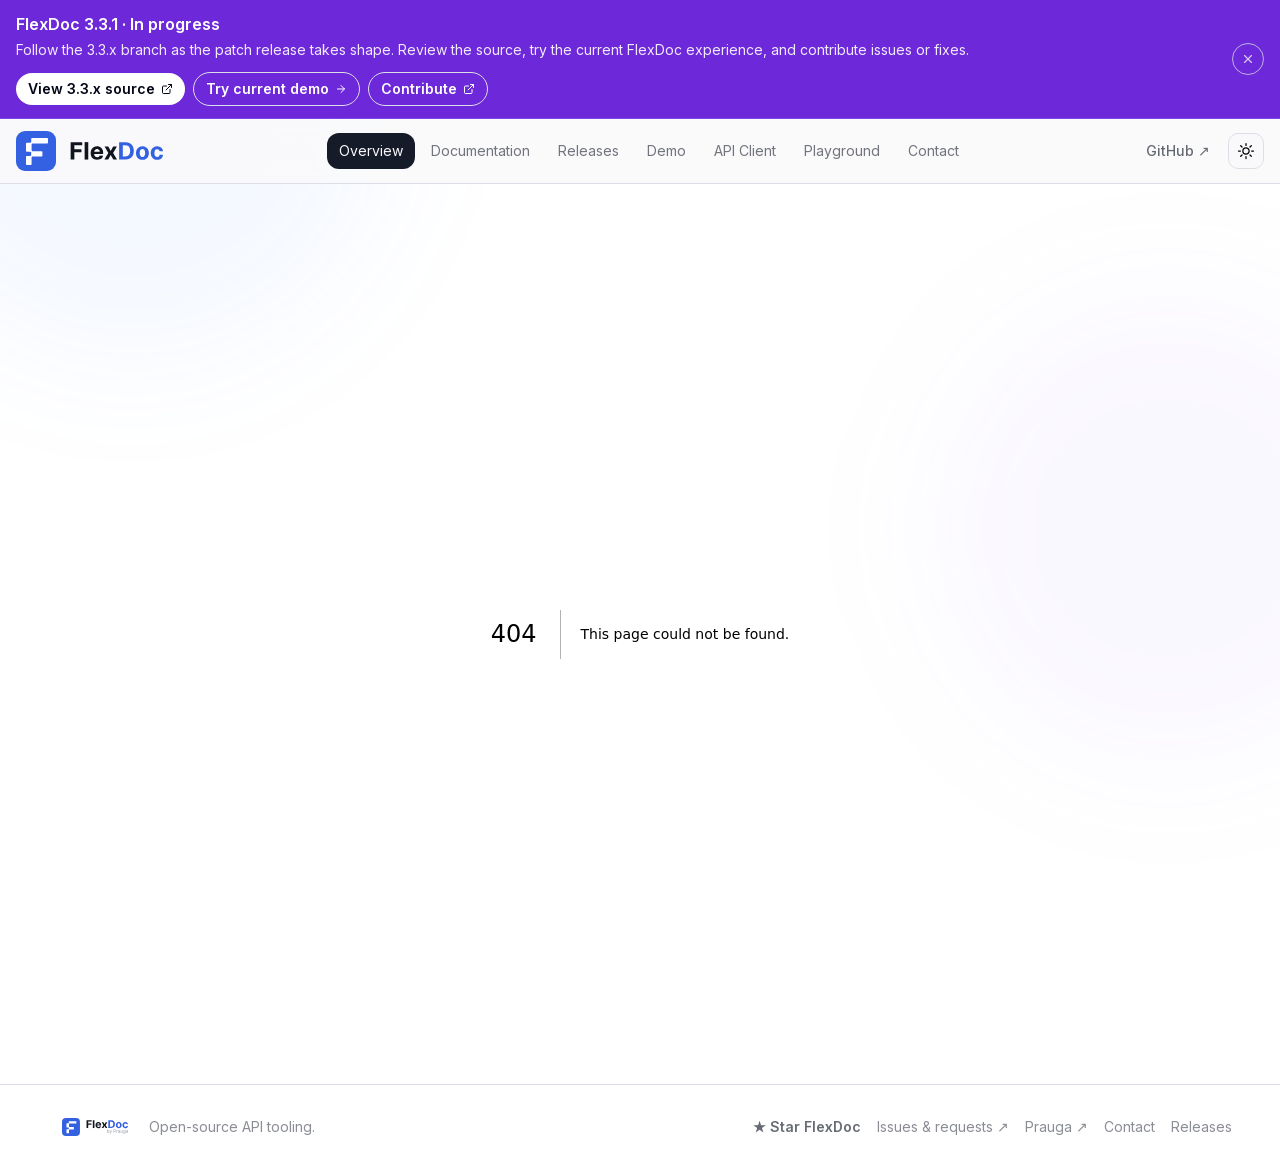
==== commit b295cbd0: "chore: website/deploy: publish generated FlexDoc site Publish the production build only after the pr" ====
--- a/404/index.html
+++ b/404/index.html
@@ -1 +1 @@
-<!DOCTYPE html><html lang="en"><head><meta charSet="utf-8"/><meta name="viewport" content="width=device-width, initial-scale=1"/><link rel="preload" href="/favicon.svg" as="image"/><link rel="stylesheet" href="/_next/static/chunks/0kiobf-dbh_wn.css" data-precedence="next"/><link rel="preload" as="script" fetchPriority="low" href="/_next/static/chunks/310vm2bl3xxpt.js"/><script src="/_next/static/chunks/19mx3mg6lkumu.js" async=""></script><script src="/_next/static/chunks/3byuobrkyz9bj.js" async=""></script><script src="/_next/static/chunks/344n2zhqbh4pn.js" async=""></script><script src="/_next/static/chunks/turbopack-0aqb5hlrzlk2g.js" async=""></script><script src="/_next/static/chunks/3fntmmi971322.js" async="" crossorigin=""></script><script src="/_next/static/chunks/3xc6sx2a1p-zh.js" async="" crossorigin=""></script><script src="/_next/static/chunks/3brm7-w8osp10.js" async="" crossorigin=""></script><meta name="robots" content="noindex"/><title>FlexDoc</title><meta name="description" content="FlexDoc is an open-source, self-hosted OpenAPI documentation renderer, Try It explorer, API Client workspace, backend-native contract validator, headless API Runner and controlled API-host execution layer."/><meta name="keywords" content="FlexDoc,Prauga,OpenAPI,API documentation,API Client,Backend Execution,API host execution,Headless Runner,Contract Validation,CI,developer tooling"/><meta property="og:title" content="FlexDoc"/><meta property="og:description" content="OpenAPI documentation, executable Try It requests, a local API workspace, backend-native contract validation, headless API workflows and controlled service-network execution in one self-hosted tool."/><meta property="og:site_name" content="FlexDoc"/><meta property="og:type" content="website"/><meta name="twitter:card" content="summary"/><meta name="twitter:title" content="FlexDoc"/><meta name="twitter:description" content="OpenAPI documentation, executable Try It requests, a local API workspace, backend-native contract validation, headless API workflows and controlled service-network execution in one self-hosted tool."/><link rel="shortcut icon" href="/favicon.ico"/><link rel="icon" href="/favicon.svg" type="image/svg+xml"/><link rel="icon" href="/favicon-32x32.png" sizes="32x32" type="image/png"/><link rel="icon" href="/favicon-16x16.png" sizes="16x16" type="image/png"/><link rel="apple-touch-icon" href="/apple-touch-icon.png" sizes="180x180" type="image/png"/><meta name="next-size-adjust" content=""/><title>404: This page could not be found.</title><script src="/_next/static/chunks/0cz1d0mv5g_q7.js" noModule=""></script></head><body class="inter_fa93af41-module__0D_jrq__className relative min-h-screen antialiased"><div hidden=""><!--$--><!--/$--></div><div class="pointer-events-none fixed inset-0 -z-10 overflow-hidden" aria-hidden="true"><div class="absolute -left-32 -top-40 h-[520px] w-[520px] rounded-full bg-blue-500/[0.055] blur-3xl dark:bg-blue-400/[0.045]"></div><div class="absolute -right-32 top-[32%] h-[480px] w-[480px] rounded-full bg-violet-500/[0.045] blur-3xl dark:bg-violet-400/[0.035]"></div></div><script>((a,b,c,d,e,f,g,h)=>{let i=document.documentElement,j=["light","dark"];function k(b){var c;(Array.isArray(a)?a:[a]).forEach(a=>{let c="class"===a,d=c&&f?e.map(a=>f[a]||a):e;c?(i.classList.remove(...d),i.classList.add(b)):i.setAttribute(a,b)}),c=b,h&&j.includes(c)&&(i.style.colorScheme=c)}if(d)k(d);else try{let a=localStorage.getItem(b)||c,d=g&&"system"===a?window.matchMedia("(prefers-color-scheme: dark)").matches?"dark":"light":a;k(d)}catch(a){}})("class","theme","system",null,["light","dark"],null,true,true)</script><div class="relative z-0 flex min-h-screen flex-col"><header data-site-header="true" class="sticky top-0 z-50 border-b border-border bg-background/95 backdrop-blur supports-[backdrop-filter]:bg-background/85"><div class="container mx-auto flex h-16 max-w-7xl items-center gap-4 px-4"><a class="flex min-w-0 shrink-0 items-center gap-2 font-semibold tracking-tight" aria-label="FlexDoc overview" href="/"><img src="/favicon.svg" alt="FlexDoc mark" aria-hidden="true" class="h-8 w-8 rounded-lg"/><span class="text-lg">FlexDoc</span></a><div data-product-nav-scroll="true" data-site-product-nav-slot="true" class="product-nav-scroll min-w-0 flex-1"><nav aria-label="FlexDoc product navigation" data-site-desktop-product-nav="true" class="items-center gap-1"><a aria-current="page" class="rounded-lg px-3 py-2 text-sm transition bg-foreground text-background" href="/">Overview</a><a class="rounded-lg px-3 py-2 text-sm transition text-foreground/60 hover:bg-card hover:text-foreground" href="/docs/">Documentation</a><a class="rounded-lg px-3 py-2 text-sm transition text-foreground/60 hover:bg-card hover:text-foreground" href="/releases/">Releases</a><a class="rounded-lg px-3 py-2 text-sm transition text-foreground/60 hover:bg-card hover:text-foreground" href="/demo/">Demo</a><a class="rounded-lg px-3 py-2 text-sm transition text-foreground/60 hover:bg-card hover:text-foreground" href="/client/">API Client</a><a class="rounded-lg px-3 py-2 text-sm transition text-foreground/60 hover:bg-card hover:text-foreground" href="/playground/">Playground</a><a class="rounded-lg px-3 py-2 text-sm transition text-foreground/60 hover:bg-card hover:text-foreground" href="/contact/">Contact</a></nav></div><div class="ml-auto flex shrink-0 items-center gap-1.5"><a href="https://github.com/Prauga/flexdoc" target="_blank" rel="noopener noreferrer" data-site-desktop-github="true" class="rounded-lg px-3 py-2 text-sm font-medium text-foreground/65 transition hover:bg-card hover:text-foreground">GitHub ↗</a><button class="inline-flex h-9 w-9 items-center justify-center rounded-md border bg-background text-sm font-medium transition-colors hover:bg-accent hover:text-accent-foreground"><svg xmlns="http://www.w3.org/2000/svg" fill="none" viewBox="0 0 24 24" stroke-width="1.5" stroke="currentColor" aria-hidden="true" data-slot="icon" class="h-5 w-5 rotate-0 scale-100 transition-all dark:-rotate-90 dark:scale-0"><path stroke-linecap="round" stroke-linejoin="round" d="M12 3v2.25m6.364.386-1.591 1.591M21 12h-2.25m-.386 6.364-1.591-1.591M12 18.75V21m-4.773-4.227-1.591 1.591M5.25 12H3m4.227-4.773L5.636 5.636M15.75 12a3.75 3.75 0 1 1-7.5 0 3.75 3.75 0 0 1 7.5 0Z"></path></svg><svg xmlns="http://www.w3.org/2000/svg" fill="none" viewBox="0 0 24 24" stroke-width="1.5" stroke="currentColor" aria-hidden="true" data-slot="icon" class="absolute h-5 w-5 rotate-90 scale-0 transition-all dark:rotate-0 dark:scale-100"><path stroke-linecap="round" stroke-linejoin="round" d="M21.752 15.002A9.72 9.72 0 0 1 18 15.75c-5.385 0-9.75-4.365-9.75-9.75 0-1.33.266-2.597.748-3.752A9.753 9.753 0 0 0 3 11.25C3 16.635 7.365 21 12.75 21a9.753 9.753 0 0 0 9.002-5.998Z"></path></svg><span class="sr-only">Toggle theme</span></button><button type="button" data-mobile-nav-trigger="true" data-site-mobile-nav-trigger="true" aria-label="Open product navigation" aria-expanded="false" aria-controls="flexdoc-mobile-nav" class="h-9 w-9 items-center justify-center rounded-lg border border-border bg-card text-foreground/70 transition hover:text-foreground"><svg xmlns="http://www.w3.org/2000/svg" width="18" height="18" viewBox="0 0 24 24" fill="none" stroke="currentColor" stroke-width="2" stroke-linecap="round" stroke-linejoin="round" class="lucide lucide-menu" aria-hidden="true"><path d="M4 12h16"></path><path d="M4 18h16"></path><path d="M4 6h16"></path></svg></button></div></div></header><main class="flex-1"><div style="font-family:system-ui,&quot;Segoe UI&quot;,Roboto,Helvetica,Arial,sans-serif,&quot;Apple Color Emoji&quot;,&quot;Segoe UI Emoji&quot;;height:100vh;text-align:center;display:flex;flex-direction:column;align-items:center;justify-content:center"><div><style>body{color:#000;background:#fff;margin:0}.next-error-h1{border-right:1px solid rgba(0,0,0,.3)}@media (prefers-color-scheme:dark){body{color:#fff;background:#000}.next-error-h1{border-right:1px solid rgba(255,255,255,.3)}}</style><h1 class="next-error-h1" style="display:inline-block;margin:0 20px 0 0;padding:0 23px 0 0;font-size:24px;font-weight:500;vertical-align:top;line-height:49px">404</h1><div style="display:inline-block"><h2 style="font-size:14px;font-weight:400;line-height:49px;margin:0">This page could not be found.</h2></div></div></div><!--$--><!--/$--></main><footer class="border-t border-border px-4 py-8"><div class="container mx-auto flex max-w-7xl flex-col gap-3 text-sm text-foreground/50 sm:flex-row sm:items-center sm:justify-between"><div class="flex items-center gap-2"><img src="/favicon.svg" alt="FlexDoc mark" aria-hidden="true" class="h-6 w-6 rounded-md"/><span>FlexDoc · Open-source API tooling.</span></div><div class="flex flex-wrap items-center gap-x-4 gap-y-2"><a href="https://github.com/Prauga/flexdoc" target="_blank" rel="noopener noreferrer" class="font-semibold text-foreground/65 transition hover:text-foreground">★ Star FlexDoc</a><a href="https://github.com/Prauga/flexdoc/issues" target="_blank" rel="noopener noreferrer" class="transition hover:text-foreground">Issues &amp; requests ↗</a><a href="https://prauga.com" target="_blank" rel="noopener noreferrer" class="transition hover:text-foreground">Prauga ↗</a><a class="transition hover:text-foreground" href="/contact/">Contact</a><a class="transition hover:text-foreground" href="/releases/">Releases</a></div></div></footer></div><script src="/_next/static/chunks/310vm2bl3xxpt.js" id="_R_" async=""></script><script>(self.__next_f=self.__next_f||[]).push([0])</script><script>self.__next_f.push([1,"1:\"$Sreact.fragment\"\n2:I[27423,[\"/_next/static/chunks/3fntmmi971322.js\",\"/_next/static/chunks/3xc6sx2a1p-zh.js\",\"/_next/static/chunks/3brm7-w8osp10.js\"],\"ThemeProvider\"]\n3:I[62966,[\"/_next/static/chunks/3fntmmi971322.js\",\"/_next/static/chunks/3xc6sx2a1p-zh.js\",\"/_next/static/chunks/3brm7-w8osp10.js\"],\"ReleaseFeedProvider\"]\n4:I[53933,[\"/_next/static/chunks/3fntmmi971322.js\",\"/_next/static/chunks/3xc6sx2a1p-zh.js\",\"/_next/static/chunks/3brm7-w8osp10.js\"],\"AnnouncementProvider\"]\n5:I[46909,[\"/_next/static/chunks/3fntmmi971322.js\",\"/_next/static/chunks/3xc6sx2a1p-zh.js\",\"/_next/static/chunks/3brm7-w8osp10.js\"],\"SiteCodeCopyEnhancer\"]\n6:I[64435,[\"/_next/static/chunks/3fntmmi971322.js\",\"/_next/static/chunks/3xc6sx2a1p-zh.js\",\"/_next/static/chunks/3brm7-w8osp10.js\"],\"SiteImageZoomEnhancer\"]\n7:I[70484,[\"/_next/static/chunks/3fntmmi971322.js\",\"/_next/static/chunks/3xc6sx2a1p-zh.js\",\"/_next/static/chunks/3brm7-w8osp10.js\"],\"AnnouncementBanner\"]\n8:I[3020,[\"/_next/static/chunks/3fntmmi971322.js\",\"/_next/static/chunks/3xc6sx2a1p-zh.js\",\"/_next/static/chunks/3brm7-w8osp10.js\"],\"SiteHeader\"]\n9:I[39756,[\"/_next/static/chunks/3fntmmi971322.js\",\"/_next/static/chunks/3xc6sx2a1p-zh.js\",\"/_next/static/chunks/3brm7-w8osp10.js\"],\"default\"]\na:I[37457,[\"/_next/static/chunks/3fntmmi971322.js\",\"/_next/static/chunks/3xc6sx2a1p-zh.js\",\"/_next/static/chunks/3brm7-w8osp10.js\"],\"default\"]\nb:I[22016,[\"/_next/static/chunks/3fntmmi971322.js\",\"/_next/static/chunks/3xc6sx2a1p-zh.js\",\"/_next/static/chunks/3brm7-w8osp10.js\"],\"\"]\nf:I[68027,[\"/_next/static/chunks/3fntmmi971322.js\",\"/_next/static/chunks/3xc6sx2a1p-zh.js\",\"/_next/static/chunks/3brm7-w8osp10.js\"],\"default\",1]\n:HL[\"/_next/static/chunks/0kiobf-dbh_wn.css\",\"style\"]\n:HL[\"/favicon.svg\",\"image\"]\nd:X\n0:{\"P\":null,\"c\":[\"\",\"_not-found\",\"\"],\"q\":\"\",\"i\":false,\"f\":[[[\"\",{\"children\":[\"/_not-found\",{\"children\":[\"__PAGE__\",{},\"$undefined\",\"$undefined\",4608]},\"$undefined\",\"$undefined\",4608]},\"$undefined\",\"$undefined\",4624],[[\"$\",\"$1\",\"c\",{\"children\":[[[\"$\",\"link\",\"0\",{\"rel\":\"stylesheet\",\"href\":\"/_next/static/chunks/0kiobf-dbh_wn.css\",\"precedence\":\"next\",\"crossOrigin\":\"$undefined\",\"nonce\":\"$undefined\"}],[\"$\",\"script\",\"script-0\",{\"src\":\"/_next/static/chunks/3fntmmi971322.js\",\"async\":true,\"nonce\":\"$undefined\"}],[\"$\",\"script\",\"script-1\",{\"src\":\"/_next/static/chunks/3xc6sx2a1p-zh.js\",\"async\":true,\"nonce\":\"$undefined\"}],[\"$\",\"script\",\"script-2\",{\"src\":\"/_next/static/chunks/3brm7-w8osp10.js\",\"async\":true,\"nonce\":\"$undefined\"}]],[\"$\",\"html\",null,{\"lang\":\"en\",\"suppressHydrationWarning\":true,\"children\":[\"$\",\"body\",null,{\"className\":\"inter_fa93af41-module__0D_jrq__className relative min-h-screen antialiased\",\"children\":[[\"$\",\"div\",null,{\"className\":\"pointer-events-none fixed inset-0 -z-10 overflow-hidden\",\"aria-hidden\":\"true\",\"children\":[[\"$\",\"div\",null,{\"className\":\"absolute -left-32 -top-40 h-[520px] w-[520px] rounded-full bg-blue-500/[0.055] blur-3xl dark:bg-blue-400/[0.045]\"}],[\"$\",\"div\",null,{\"className\":\"absolute -right-32 top-[32%] h-[480px] w-[480px] rounded-full bg-violet-500/[0.045] blur-3xl dark:bg-violet-400/[0.035]\"}]]}],[\"$\",\"$L2\",null,{\"attribute\":\"class\",\"defaultTheme\":\"system\",\"enableSystem\":true,\"disableTransitionOnChange\":true,\"children\":[\"$\",\"$L3\",null,{\"children\":[\"$\",\"$L4\",null,{\"children\":[[\"$\",\"$L5\",null,{}],[\"$\",\"$L6\",null,{}],[\"$\",\"div\",null,{\"className\":\"relative z-0 flex min-h-screen flex-col\",\"children\":[[\"$\",\"$L7\",null,{}],[\"$\",\"$L8\",null,{}],[\"$\",\"main\",null,{\"className\":\"flex-1\",\"children\":[\"$\",\"$L9\",null,{\"parallelRouterKey\":\"children\",\"error\":\"$undefined\",\"errorStyles\":\"$undefined\",\"errorScripts\":\"$undefined\",\"template\":[\"$\",\"$La\",null,{}],\"templateStyles\":\"$undefined\",\"templateScripts\":\"$undefined\",\"notFound\":[[[\"$\",\"title\",null,{\"children\":\"404: This page could not be found.\"}],[\"$\",\"div\",null,{\"style\":{\"fontFamily\":\"system-ui,\\\"Segoe UI\\\",Roboto,Helvetica,Arial,sans-serif,\\\"Apple Color Emoji\\\",\\\"Segoe UI Emoji\\\"\",\"height\":\"100vh\",\"textAlign\":\"center\",\"display\":\"flex\",\"flexDirection\":\"column\",\"alignItems\":\"center\",\"justifyContent\":\"center\"},\"children\":[\"$\",\"div\",null,{\"children\":[[\"$\",\"style\",null,{\"dangerouslySetInnerHTML\":{\"__html\":\"body{color:#000;background:#fff;margin:0}.next-error-h1{border-right:1px solid rgba(0,0,0,.3)}@media (prefers-color-scheme:dark){body{color:#fff;background:#000}.next-error-h1{border-right:1px solid rgba(255,255,255,.3)}}\"}}],[\"$\",\"h1\",null,{\"className\":\"next-error-h1\",\"style\":{\"display\":\"inline-block\",\"margin\":\"0 20px 0 0\",\"padding\":\"0 23px 0 0\",\"fontSize\":24,\"fontWeight\":500,\"verticalAlign\":\"top\",\"lineHeight\":\"49px\"},\"children\":404}],[\"$\",\"div\",null,{\"style\":{\"display\":\"inline-block\"},\"children\":[\"$\",\"h2\",null,{\"style\":{\"fontSize\":14,\"fontWeight\":400,\"lineHeight\":\"49px\",\"margin\":0},\"children\":\"This page could not be found.\"}]}]]}]}]],[]],\"forbidden\":\"$undefined\",\"unauthorized\":\"$undefined\"}]}],[\"$\",\"footer\",null,{\"className\":\"border-t border-border px-4 py-8\",\"children\":[\"$\",\"div\",null,{\"className\":\"container mx-auto flex max-w-7xl flex-col gap-3 text-sm text-foreground/50 sm:flex-row sm:items-center sm:justify-between\",\"children\":[[\"$\",\"div\",null,{\"className\":\"flex items-center gap-2\",\"children\":[[\"$\",\"img\",null,{\"src\":\"/favicon.svg\",\"alt\":\"FlexDoc mark\",\"aria-hidden\":\"true\",\"className\":\"h-6 w-6 rounded-md\"}],[\"$\",\"span\",null,{\"children\":\"FlexDoc · Open-source API tooling.\"}]]}],[\"$\",\"div\",null,{\"className\":\"flex flex-wrap items-center gap-x-4 gap-y-2\",\"children\":[[\"$\",\"a\",null,{\"href\":\"https://github.com/Prauga/flexdoc\",\"target\":\"_blank\",\"rel\":\"noopener noreferrer\",\"className\":\"font-semibold text-foreground/65 transition hover:text-foreground\",\"children\":\"★ Star FlexDoc\"}],[\"$\",\"a\",null,{\"href\":\"https://github.com/Prauga/flexdoc/issues\",\"target\":\"_blank\",\"rel\":\"noopener noreferrer\",\"className\":\"transition hover:text-foreground\",\"children\":\"Issues \u0026 requests ↗\"}],[\"$\",\"a\",null,{\"href\":\"https://prauga.com\",\"target\":\"_blank\",\"rel\":\"noopener noreferrer\",\"className\":\"transition hover:text-foreground\",\"children\":\"Prauga ↗\"}],[\"$\",\"$Lb\",null,{\"href\":\"/contact\",\"className\":\"transition hover:text-foreground\",\"children\":\"Contact\"}],[\"$\",\"$Lb\",null,{\"href\":\"/releases\",\"className\":\"transition hover:text-foreground\",\"children\":\"Releases\"}]]}]]}]}]]}]]}]}]}]]}]}]]}],{\"children\":[[\"$\",\"$1\",\"c\",{\"children\":[null,[\"$\",\"$L9\",null,{\"parallelRouterKey\":\"children\",\"error\":\"$undefined\",\"errorStyles\":\"$undefined\",\"errorScripts\":\"$undefined\",\"template\":[\"$\",\"$La\",null,{}],\"templateStyles\":\"$undefined\",\"templateScripts\":\"$undefined\",\"notFound\":\"$undefined\",\"forbidden\":\"$undefined\",\"unauthorized\":\"$undefined\"}]]}],{\"children\":[\"$Lc\",{},null,false,null]},null,false,\"$d\"]},null,false,null],\"$Le\",false]],\"m\":\"$undefined\",\"G\":[\"$f\",[\"$L10\"]],\"S\":true,\"h\":null,\"r\":\"$undefined\",\"s\":\"$undefined\",\"a\":\"$undefined\",\"l\":\"$undefined\",\"p\":\"$undefined\",\"d\":\"$undefined\",\"b\":\"ttcdgBfyONekataTmOyqn\"}\n11:I[97367,[\"/_next/static/chunks/3fntmmi971322.js\",\"/_next/static/chunks/3xc6sx2a1p-zh.js\",\"/_next/static/chunks/3brm7-w8osp10.js\"],\"OutletBoundary\"]\n12:\"$Sreact.suspense\"\n14:I[97367,[\"/_next/static/chunks/3fntmmi971322.js\",\"/_next/static/chunks/3xc6sx2a1p-zh.js\",\"/_next/static/chunks/3brm7-w8osp10.js\"],\"ViewportBoundary\"]\n16:I[97367,[\"/_next/static/chunks/3fntmmi971322.js\",\"/_next/static/chunks/3xc6sx2a1p-zh.js\",\"/_next/static/chunks/3brm7-w8osp10.js\"],\"MetadataBoundary\"]\nc:[\"$\",\"$1\",\"c\",{\"children\":[[[\"$\",\"title\",null,{\"children\":\"404: This page could not be found.\"}],[\"$\",\"div\",null,{\"style\":\"$0:f:0:1:0:props:children:1:props:children:props:children:1:props:children:props:children:props:children:2:props:children:2:props:children:props:notFound:0:1:props:style\",\"children\":[\"$\",\"div\",null,{\"children\":[[\"$\",\"style\",null,{\"dangerouslySetInnerHTML\":{\"__html\":\"body{color:#000;background:#fff;margin:0}.next-error-h1{border-right:1px solid rgba(0,0,0,.3)}@media (prefers-color-scheme:dark){body{color:#fff;background:#000}.next-error-h1{border-right:1px solid rgba(255,255,255,.3)}}\"}}],[\"$\",\"h1\",null,{\"className\":\"next-error-h1\",\"style\":\"$0:f:0:1:0:props:children:1:props:children:props:children:1:props:children:props:children:props:children:2:props:children:2:props:children:props:notFound:0:1:props:children:props:children:1:props:style\",\"children\":404}],[\"$\",\"div\",null,{\"style\":\"$0:f:0:1:0:props:children:1:props:children:props:children:1:props:children:props:children:props:children:2:props:children:2:props:children:props:notFound:0:1:props:children:props:children:2:props:style\",\"children\":[\"$\",\"h2\",null,{\"style\":\"$0:f:0:1:0:props:children:1:props:children:props:children:1:props:children:props:children:props:children:2:props:children:2:props:children:props:notFound:0:1:props:children:props:children:2:props:children:props:style\",\"children\":\"This page could not be found.\"}]}]]}]}]],null,[\"$\",\"$L11\",null,{\"children\":[\"$\",\"$12\",null,{\"name\":\"Next.MetadataOutlet\",\"children\":\"$@13\"}]}]]}]\ne:[\"$\",\"$1\",\"h\",{\"children\":[[\"$\",\"meta\",null,{\"name\":\"robots\",\"content\":\"noindex\"}],[\"$\",\"$L14\",null,{\"children\":\"$L15\"}],[\"$\",\"div\",null,{\"hidden\":true,\"children\":[\"$\",\"$L16\",null,{\"children\":[\"$\",\"$12\",null,{\"name\":\"Next.Metadata\",\"children\":\"$L17\"}]}]}],[\"$\",\"meta\",null,{\"name\":\"next-size-adjust\",\"content\":\"\"}]]}]\n10:[\"$\",\"link\",\"0\",{\"rel\":\"stylesheet\",\"href\":\"/_next/static/chunks/0kiobf-dbh_wn.css\",\"precedence\":\"next\",\"crossOrigin\":\"$undefined\",\"nonce\":\"$undefined\"}]\nd:C\n15:[[\"$\",\"meta\",\"0\",{\"charSet\":\"utf-8\"}],[\"$\",\"meta\",\"1\",{\"name\":\"viewport\",\"content\":\"width=device-width, initial-scale=1\"}]]\n18:I[27201,[\"/_next/static/chunks/3fntmmi971322.js\",\"/_next/static/chunks/3xc6sx2a1p-zh.js\",\"/_next/static/chunks/3brm7-w8osp10.js\"],\"IconMark\"]\n13:null\n17:[[\"$\",\"title\",\"0\",{\"children\":\"FlexDoc\"}],[\"$\",\"meta\",\"1\",{\"name\":\"description\",\"content\":\"FlexDoc is an open-source, self-hosted OpenAPI documentation renderer, Try It explorer, API Client workspace, backend-native contract validator, headless API Runner and controlled API-host execution layer.\"}],[\"$\",\"meta\",\"2\",{\"name\":\"keywords\",\"content\":\"FlexDoc,Prauga,OpenAPI,API documentation,API Client,Backend Execution,API host execution,Headless Runner,Contract Validation,CI,developer tooling\"}],[\"$\",\"meta\",\"3\",{\"property\":\"og:title\",\"content\":\"FlexDoc\"}],[\"$\",\"meta\",\"4\",{\"property\":\"og:description\",\"content\":\"OpenAPI documentation, executable Try It requests, a local API workspace, backend-native contract validation, headless API workflows and controlled service-network execution in one self-hosted tool.\"}],[\"$\",\"meta\",\"5\",{\"property\":\"og:site_name\",\"content\":\"FlexDoc\"}],[\"$\",\"meta\",\"6\",{\"property\":\"og:type\",\"content\":\"website\"}],[\"$\",\"meta\",\"7\",{\"name\":\"twitter:card\",\"content\":\"summary\"}],[\"$\",\"meta\",\"8\",{\"name\":\"twitter:title\",\"content\":\"FlexDoc\"}],[\"$\",\"meta\",\"9\",{\"name\":\"twitter:description\",\"content\":\"OpenAPI documentation, executable Try It requests, a local API workspace, backend-native contract validation, headless API workflows and controlled service-network execution in one self-hosted tool.\"}],[\"$\",\"link\",\"10\",{\"rel\":\"shortcut icon\",\"href\":\"/favicon.ico\"}],[\"$\",\"link\",\"11\",{\"rel\":\"icon\",\"href\":\"/favicon.svg\",\"type\":\"image/svg+xml\"}],[\"$\",\"link\",\"12\",{\"rel\":\"icon\",\"href\":\"/favicon-32x32.png\",\"sizes\":\"32x32\",\"type\":\"image/png\"}],[\"$\",\"link\",\"13\",{\"rel\":\"icon\",\"href\":\"/favicon-16x16.png\",\"sizes\":\"16x16\",\"type\":\"image/png\"}],[\"$\",\"link\",\"14\",{\"rel\":\"apple-touch-icon\",\"href\":\"/apple-touch-icon.png\",\"sizes\":\"180x180\",\"type\":\"image/png\"}],[\"$\",\"$L18\",\"15\",{}]]\n"])</script></body></html>+<!DOCTYPE html><html lang="en"><head><meta charSet="utf-8"/><meta name="viewport" content="width=device-width, initial-scale=1"/><link rel="preload" href="/favicon.svg" as="image"/><link rel="stylesheet" href="/_next/static/chunks/0-wk4283bdgzf.css" data-precedence="next"/><link rel="preload" as="script" fetchPriority="low" href="/_next/static/chunks/310vm2bl3xxpt.js"/><script src="/_next/static/chunks/19mx3mg6lkumu.js" async=""></script><script src="/_next/static/chunks/3byuobrkyz9bj.js" async=""></script><script src="/_next/static/chunks/344n2zhqbh4pn.js" async=""></script><script src="/_next/static/chunks/turbopack-0aqb5hlrzlk2g.js" async=""></script><script src="/_next/static/chunks/3fntmmi971322.js" async="" crossorigin=""></script><script src="/_next/static/chunks/40oezod9u85a9.js" async="" crossorigin=""></script><script src="/_next/static/chunks/3brm7-w8osp10.js" async="" crossorigin=""></script><meta name="robots" content="noindex"/><title>FlexDoc</title><meta name="description" content="FlexDoc is an open-source, self-hosted OpenAPI documentation renderer, Try It explorer, API Client workspace, backend-native contract validator, headless API Runner and controlled API-host execution layer."/><meta name="keywords" content="FlexDoc,Prauga,OpenAPI,API documentation,API Client,Backend Execution,API host execution,Headless Runner,Contract Validation,CI,developer tooling"/><meta property="og:title" content="FlexDoc"/><meta property="og:description" content="OpenAPI documentation, executable Try It requests, a local API workspace, backend-native contract validation, headless API workflows and controlled service-network execution in one self-hosted tool."/><meta property="og:site_name" content="FlexDoc"/><meta property="og:type" content="website"/><meta name="twitter:card" content="summary"/><meta name="twitter:title" content="FlexDoc"/><meta name="twitter:description" content="OpenAPI documentation, executable Try It requests, a local API workspace, backend-native contract validation, headless API workflows and controlled service-network execution in one self-hosted tool."/><link rel="shortcut icon" href="/favicon.ico"/><link rel="icon" href="/favicon.svg" type="image/svg+xml"/><link rel="icon" href="/favicon-32x32.png" sizes="32x32" type="image/png"/><link rel="icon" href="/favicon-16x16.png" sizes="16x16" type="image/png"/><link rel="apple-touch-icon" href="/apple-touch-icon.png" sizes="180x180" type="image/png"/><meta name="next-size-adjust" content=""/><title>404: This page could not be found.</title><script src="/_next/static/chunks/0cz1d0mv5g_q7.js" noModule=""></script></head><body class="inter_fa93af41-module__0D_jrq__className relative min-h-screen antialiased"><div hidden=""><!--$--><!--/$--></div><div class="pointer-events-none fixed inset-0 -z-10 overflow-hidden" aria-hidden="true"><div class="absolute -left-32 -top-40 h-[520px] w-[520px] rounded-full bg-blue-500/[0.055] blur-3xl dark:bg-blue-400/[0.045]"></div><div class="absolute -right-32 top-[32%] h-[480px] w-[480px] rounded-full bg-violet-500/[0.045] blur-3xl dark:bg-violet-400/[0.035]"></div></div><script>((a,b,c,d,e,f,g,h)=>{let i=document.documentElement,j=["light","dark"];function k(b){var c;(Array.isArray(a)?a:[a]).forEach(a=>{let c="class"===a,d=c&&f?e.map(a=>f[a]||a):e;c?(i.classList.remove(...d),i.classList.add(b)):i.setAttribute(a,b)}),c=b,h&&j.includes(c)&&(i.style.colorScheme=c)}if(d)k(d);else try{let a=localStorage.getItem(b)||c,d=g&&"system"===a?window.matchMedia("(prefers-color-scheme: dark)").matches?"dark":"light":a;k(d)}catch(a){}})("class","theme","system",null,["light","dark"],null,true,true)</script><div class="relative z-0 flex min-h-screen flex-col"><header data-site-header="true" class="sticky top-0 z-50 border-b border-border bg-background/95 backdrop-blur supports-[backdrop-filter]:bg-background/85"><div class="container mx-auto flex h-16 max-w-7xl items-center gap-4 px-4"><a class="flex min-w-0 shrink-0 items-center gap-2 font-semibold tracking-tight" aria-label="FlexDoc overview" href="/"><img src="/favicon.svg" alt="FlexDoc mark" aria-hidden="true" class="h-8 w-8 rounded-lg"/><span class="text-lg">FlexDoc</span></a><div data-product-nav-scroll="true" data-site-product-nav-slot="true" class="product-nav-scroll min-w-0 flex-1"><nav aria-label="FlexDoc product navigation" data-site-desktop-product-nav="true" class="items-center gap-1"><a aria-current="page" class="rounded-lg px-3 py-2 text-sm transition bg-foreground text-background" href="/">Overview</a><a class="rounded-lg px-3 py-2 text-sm transition text-foreground/60 hover:bg-card hover:text-foreground" href="/docs/">Documentation</a><a class="rounded-lg px-3 py-2 text-sm transition text-foreground/60 hover:bg-card hover:text-foreground" href="/releases/">Releases</a><a class="rounded-lg px-3 py-2 text-sm transition text-foreground/60 hover:bg-card hover:text-foreground" href="/demo/">Demo</a><a class="rounded-lg px-3 py-2 text-sm transition text-foreground/60 hover:bg-card hover:text-foreground" href="/client/">API Client</a><a class="rounded-lg px-3 py-2 text-sm transition text-foreground/60 hover:bg-card hover:text-foreground" href="/playground/">Playground</a><a class="rounded-lg px-3 py-2 text-sm transition text-foreground/60 hover:bg-card hover:text-foreground" href="/contact/">Contact</a></nav></div><div class="ml-auto flex shrink-0 items-center gap-1.5"><a href="https://github.com/Prauga/flexdoc" target="_blank" rel="noopener noreferrer" data-site-desktop-github="true" class="rounded-lg px-3 py-2 text-sm font-medium text-foreground/65 transition hover:bg-card hover:text-foreground">GitHub ↗</a><button class="inline-flex h-9 w-9 items-center justify-center rounded-md border bg-background text-sm font-medium transition-colors hover:bg-accent hover:text-accent-foreground"><svg xmlns="http://www.w3.org/2000/svg" fill="none" viewBox="0 0 24 24" stroke-width="1.5" stroke="currentColor" aria-hidden="true" data-slot="icon" class="h-5 w-5 rotate-0 scale-100 transition-all dark:-rotate-90 dark:scale-0"><path stroke-linecap="round" stroke-linejoin="round" d="M12 3v2.25m6.364.386-1.591 1.591M21 12h-2.25m-.386 6.364-1.591-1.591M12 18.75V21m-4.773-4.227-1.591 1.591M5.25 12H3m4.227-4.773L5.636 5.636M15.75 12a3.75 3.75 0 1 1-7.5 0 3.75 3.75 0 0 1 7.5 0Z"></path></svg><svg xmlns="http://www.w3.org/2000/svg" fill="none" viewBox="0 0 24 24" stroke-width="1.5" stroke="currentColor" aria-hidden="true" data-slot="icon" class="absolute h-5 w-5 rotate-90 scale-0 transition-all dark:rotate-0 dark:scale-100"><path stroke-linecap="round" stroke-linejoin="round" d="M21.752 15.002A9.72 9.72 0 0 1 18 15.75c-5.385 0-9.75-4.365-9.75-9.75 0-1.33.266-2.597.748-3.752A9.753 9.753 0 0 0 3 11.25C3 16.635 7.365 21 12.75 21a9.753 9.753 0 0 0 9.002-5.998Z"></path></svg><span class="sr-only">Toggle theme</span></button><button type="button" data-site-mobile-nav-trigger="true" aria-label="Open product navigation" aria-expanded="false" aria-controls="site-mobile-product-nav" class="h-9 w-9 items-center justify-center rounded-lg border border-border bg-card text-foreground/70 transition hover:text-foreground"><svg xmlns="http://www.w3.org/2000/svg" width="18" height="18" viewBox="0 0 24 24" fill="none" stroke="currentColor" stroke-width="2" stroke-linecap="round" stroke-linejoin="round" class="lucide lucide-menu" aria-hidden="true"><path d="M4 12h16"></path><path d="M4 18h16"></path><path d="M4 6h16"></path></svg></button></div></div></header><main class="flex-1"><div style="font-family:system-ui,&quot;Segoe UI&quot;,Roboto,Helvetica,Arial,sans-serif,&quot;Apple Color Emoji&quot;,&quot;Segoe UI Emoji&quot;;height:100vh;text-align:center;display:flex;flex-direction:column;align-items:center;justify-content:center"><div><style>body{color:#000;background:#fff;margin:0}.next-error-h1{border-right:1px solid rgba(0,0,0,.3)}@media (prefers-color-scheme:dark){body{color:#fff;background:#000}.next-error-h1{border-right:1px solid rgba(255,255,255,.3)}}</style><h1 class="next-error-h1" style="display:inline-block;margin:0 20px 0 0;padding:0 23px 0 0;font-size:24px;font-weight:500;vertical-align:top;line-height:49px">404</h1><div style="display:inline-block"><h2 style="font-size:14px;font-weight:400;line-height:49px;margin:0">This page could not be found.</h2></div></div></div><!--$--><!--/$--></main><footer class="border-t border-border px-4 py-8"><div class="container mx-auto flex max-w-7xl flex-col gap-3 text-sm text-foreground/50 sm:flex-row sm:items-center sm:justify-between"><div class="flex items-center gap-2"><img src="/favicon.svg" alt="FlexDoc mark" aria-hidden="true" class="h-6 w-6 rounded-md"/><span>Open-source API tooling.</span></div><div class="flex flex-wrap items-center gap-x-4 gap-y-2"><a href="https://github.com/Prauga/flexdoc" target="_blank" rel="noopener noreferrer" class="font-semibold text-foreground/65 transition hover:text-foreground">★ Star FlexDoc</a><a href="https://github.com/Prauga/flexdoc/issues" target="_blank" rel="noopener noreferrer" class="transition hover:text-foreground">Issues &amp; requests ↗</a><a href="https://prauga.com" target="_blank" rel="noopener noreferrer" class="transition hover:text-foreground">Prauga ↗</a><a class="transition hover:text-foreground" href="/contact/">Contact</a><a class="transition hover:text-foreground" href="/releases/">Releases</a></div></div></footer></div><script src="/_next/static/chunks/310vm2bl3xxpt.js" id="_R_" async=""></script><script>(self.__next_f=self.__next_f||[]).push([0])</script><script>self.__next_f.push([1,"1:\"$Sreact.fragment\"\n2:I[27423,[\"/_next/static/chunks/3fntmmi971322.js\",\"/_next/static/chunks/40oezod9u85a9.js\",\"/_next/static/chunks/3brm7-w8osp10.js\"],\"ThemeProvider\"]\n3:I[62966,[\"/_next/static/chunks/3fntmmi971322.js\",\"/_next/static/chunks/40oezod9u85a9.js\",\"/_next/static/chunks/3brm7-w8osp10.js\"],\"ReleaseFeedProvider\"]\n4:I[53933,[\"/_next/static/chunks/3fntmmi971322.js\",\"/_next/static/chunks/40oezod9u85a9.js\",\"/_next/static/chunks/3brm7-w8osp10.js\"],\"AnnouncementProvider\"]\n5:I[46909,[\"/_next/static/chunks/3fntmmi971322.js\",\"/_next/static/chunks/40oezod9u85a9.js\",\"/_next/static/chunks/3brm7-w8osp10.js\"],\"SiteCodeCopyEnhancer\"]\n6:I[64435,[\"/_next/static/chunks/3fntmmi971322.js\",\"/_next/static/chunks/40oezod9u85a9.js\",\"/_next/static/chunks/3brm7-w8osp10.js\"],\"SiteImageZoomEnhancer\"]\n7:I[70484,[\"/_next/static/chunks/3fntmmi971322.js\",\"/_next/static/chunks/40oezod9u85a9.js\",\"/_next/static/chunks/3brm7-w8osp10.js\"],\"AnnouncementBanner\"]\n8:I[3020,[\"/_next/static/chunks/3fntmmi971322.js\",\"/_next/static/chunks/40oezod9u85a9.js\",\"/_next/static/chunks/3brm7-w8osp10.js\"],\"SiteHeader\"]\n9:I[39756,[\"/_next/static/chunks/3fntmmi971322.js\",\"/_next/static/chunks/40oezod9u85a9.js\",\"/_next/static/chunks/3brm7-w8osp10.js\"],\"default\"]\na:I[37457,[\"/_next/static/chunks/3fntmmi971322.js\",\"/_next/static/chunks/40oezod9u85a9.js\",\"/_next/static/chunks/3brm7-w8osp10.js\"],\"default\"]\nb:I[22016,[\"/_next/static/chunks/3fntmmi971322.js\",\"/_next/static/chunks/40oezod9u85a9.js\",\"/_next/static/chunks/3brm7-w8osp10.js\"],\"\"]\nf:I[68027,[\"/_next/static/chunks/3fntmmi971322.js\",\"/_next/static/chunks/40oezod9u85a9.js\",\"/_next/static/chunks/3brm7-w8osp10.js\"],\"default\",1]\n:HL[\"/_next/static/chunks/0-wk4283bdgzf.css\",\"style\"]\n:HL[\"/favicon.svg\",\"image\"]\nd:X\n0:{\"P\":null,\"c\":[\"\",\"_not-found\",\"\"],\"q\":\"\",\"i\":false,\"f\":[[[\"\",{\"children\":[\"/_not-found\",{\"children\":[\"__PAGE__\",{},\"$undefined\",\"$undefined\",4608]},\"$undefined\",\"$undefined\",4608]},\"$undefined\",\"$undefined\",4624],[[\"$\",\"$1\",\"c\",{\"children\":[[[\"$\",\"link\",\"0\",{\"rel\":\"stylesheet\",\"href\":\"/_next/static/chunks/0-wk4283bdgzf.css\",\"precedence\":\"next\",\"crossOrigin\":\"$undefined\",\"nonce\":\"$undefined\"}],[\"$\",\"script\",\"script-0\",{\"src\":\"/_next/static/chunks/3fntmmi971322.js\",\"async\":true,\"nonce\":\"$undefined\"}],[\"$\",\"script\",\"script-1\",{\"src\":\"/_next/static/chunks/40oezod9u85a9.js\",\"async\":true,\"nonce\":\"$undefined\"}],[\"$\",\"script\",\"script-2\",{\"src\":\"/_next/static/chunks/3brm7-w8osp10.js\",\"async\":true,\"nonce\":\"$undefined\"}]],[\"$\",\"html\",null,{\"lang\":\"en\",\"suppressHydrationWarning\":true,\"children\":[\"$\",\"body\",null,{\"className\":\"inter_fa93af41-module__0D_jrq__className relative min-h-screen antialiased\",\"children\":[[\"$\",\"div\",null,{\"className\":\"pointer-events-none fixed inset-0 -z-10 overflow-hidden\",\"aria-hidden\":\"true\",\"children\":[[\"$\",\"div\",null,{\"className\":\"absolute -left-32 -top-40 h-[520px] w-[520px] rounded-full bg-blue-500/[0.055] blur-3xl dark:bg-blue-400/[0.045]\"}],[\"$\",\"div\",null,{\"className\":\"absolute -right-32 top-[32%] h-[480px] w-[480px] rounded-full bg-violet-500/[0.045] blur-3xl dark:bg-violet-400/[0.035]\"}]]}],[\"$\",\"$L2\",null,{\"attribute\":\"class\",\"defaultTheme\":\"system\",\"enableSystem\":true,\"disableTransitionOnChange\":true,\"children\":[\"$\",\"$L3\",null,{\"children\":[\"$\",\"$L4\",null,{\"children\":[[\"$\",\"$L5\",null,{}],[\"$\",\"$L6\",null,{}],[\"$\",\"div\",null,{\"className\":\"relative z-0 flex min-h-screen flex-col\",\"children\":[[\"$\",\"$L7\",null,{}],[\"$\",\"$L8\",null,{}],[\"$\",\"main\",null,{\"className\":\"flex-1\",\"children\":[\"$\",\"$L9\",null,{\"parallelRouterKey\":\"children\",\"error\":\"$undefined\",\"errorStyles\":\"$undefined\",\"errorScripts\":\"$undefined\",\"template\":[\"$\",\"$La\",null,{}],\"templateStyles\":\"$undefined\",\"templateScripts\":\"$undefined\",\"notFound\":[[[\"$\",\"title\",null,{\"children\":\"404: This page could not be found.\"}],[\"$\",\"div\",null,{\"style\":{\"fontFamily\":\"system-ui,\\\"Segoe UI\\\",Roboto,Helvetica,Arial,sans-serif,\\\"Apple Color Emoji\\\",\\\"Segoe UI Emoji\\\"\",\"height\":\"100vh\",\"textAlign\":\"center\",\"display\":\"flex\",\"flexDirection\":\"column\",\"alignItems\":\"center\",\"justifyContent\":\"center\"},\"children\":[\"$\",\"div\",null,{\"children\":[[\"$\",\"style\",null,{\"dangerouslySetInnerHTML\":{\"__html\":\"body{color:#000;background:#fff;margin:0}.next-error-h1{border-right:1px solid rgba(0,0,0,.3)}@media (prefers-color-scheme:dark){body{color:#fff;background:#000}.next-error-h1{border-right:1px solid rgba(255,255,255,.3)}}\"}}],[\"$\",\"h1\",null,{\"className\":\"next-error-h1\",\"style\":{\"display\":\"inline-block\",\"margin\":\"0 20px 0 0\",\"padding\":\"0 23px 0 0\",\"fontSize\":24,\"fontWeight\":500,\"verticalAlign\":\"top\",\"lineHeight\":\"49px\"},\"children\":404}],[\"$\",\"div\",null,{\"style\":{\"display\":\"inline-block\"},\"children\":[\"$\",\"h2\",null,{\"style\":{\"fontSize\":14,\"fontWeight\":400,\"lineHeight\":\"49px\",\"margin\":0},\"children\":\"This page could not be found.\"}]}]]}]}]],[]],\"forbidden\":\"$undefined\",\"unauthorized\":\"$undefined\"}]}],[\"$\",\"footer\",null,{\"className\":\"border-t border-border px-4 py-8\",\"children\":[\"$\",\"div\",null,{\"className\":\"container mx-auto flex max-w-7xl flex-col gap-3 text-sm text-foreground/50 sm:flex-row sm:items-center sm:justify-between\",\"children\":[[\"$\",\"div\",null,{\"className\":\"flex items-center gap-2\",\"children\":[[\"$\",\"img\",null,{\"src\":\"/favicon.svg\",\"alt\":\"FlexDoc mark\",\"aria-hidden\":\"true\",\"className\":\"h-6 w-6 rounded-md\"}],[\"$\",\"span\",null,{\"children\":\"Open-source API tooling.\"}]]}],[\"$\",\"div\",null,{\"className\":\"flex flex-wrap items-center gap-x-4 gap-y-2\",\"children\":[[\"$\",\"a\",null,{\"href\":\"https://github.com/Prauga/flexdoc\",\"target\":\"_blank\",\"rel\":\"noopener noreferrer\",\"className\":\"font-semibold text-foreground/65 transition hover:text-foreground\",\"children\":\"★ Star FlexDoc\"}],[\"$\",\"a\",null,{\"href\":\"https://github.com/Prauga/flexdoc/issues\",\"target\":\"_blank\",\"rel\":\"noopener noreferrer\",\"className\":\"transition hover:text-foreground\",\"children\":\"Issues \u0026 requests ↗\"}],[\"$\",\"a\",null,{\"href\":\"https://prauga.com\",\"target\":\"_blank\",\"rel\":\"noopener noreferrer\",\"className\":\"transition hover:text-foreground\",\"children\":\"Prauga ↗\"}],[\"$\",\"$Lb\",null,{\"href\":\"/contact\",\"className\":\"transition hover:text-foreground\",\"children\":\"Contact\"}],[\"$\",\"$Lb\",null,{\"href\":\"/releases\",\"className\":\"transition hover:text-foreground\",\"children\":\"Releases\"}]]}]]}]}]]}]]}]}]}]]}]}]]}],{\"children\":[[\"$\",\"$1\",\"c\",{\"children\":[null,[\"$\",\"$L9\",null,{\"parallelRouterKey\":\"children\",\"error\":\"$undefined\",\"errorStyles\":\"$undefined\",\"errorScripts\":\"$undefined\",\"template\":[\"$\",\"$La\",null,{}],\"templateStyles\":\"$undefined\",\"templateScripts\":\"$undefined\",\"notFound\":\"$undefined\",\"forbidden\":\"$undefined\",\"unauthorized\":\"$undefined\"}]]}],{\"children\":[\"$Lc\",{},null,false,null]},null,false,\"$d\"]},null,false,null],\"$Le\",false]],\"m\":\"$undefined\",\"G\":[\"$f\",[\"$L10\"]],\"S\":true,\"h\":null,\"r\":\"$undefined\",\"s\":\"$undefined\",\"a\":\"$undefined\",\"l\":\"$undefined\",\"p\":\"$undefined\",\"d\":\"$undefined\",\"b\":\"pHme97HhNYi4s_G_ZNVUF\"}\n11:I[97367,[\"/_next/static/chunks/3fntmmi971322.js\",\"/_next/static/chunks/40oezod9u85a9.js\",\"/_next/static/chunks/3brm7-w8osp10.js\"],\"OutletBoundary\"]\n12:\"$Sreact.suspense\"\n14:I[97367,[\"/_next/static/chunks/3fntmmi971322.js\",\"/_next/static/chunks/40oezod9u85a9.js\",\"/_next/static/chunks/3brm7-w8osp10.js\"],\"ViewportBoundary\"]\n16:I[97367,[\"/_next/static/chunks/3fntmmi971322.js\",\"/_next/static/chunks/40oezod9u85a9.js\",\"/_next/static/chunks/3brm7-w8osp10.js\"],\"MetadataBoundary\"]\nc:[\"$\",\"$1\",\"c\",{\"children\":[[[\"$\",\"title\",null,{\"children\":\"404: This page could not be found.\"}],[\"$\",\"div\",null,{\"style\":\"$0:f:0:1:0:props:children:1:props:children:props:children:1:props:children:props:children:props:children:2:props:children:2:props:children:props:notFound:0:1:props:style\",\"children\":[\"$\",\"div\",null,{\"children\":[[\"$\",\"style\",null,{\"dangerouslySetInnerHTML\":{\"__html\":\"body{color:#000;background:#fff;margin:0}.next-error-h1{border-right:1px solid rgba(0,0,0,.3)}@media (prefers-color-scheme:dark){body{color:#fff;background:#000}.next-error-h1{border-right:1px solid rgba(255,255,255,.3)}}\"}}],[\"$\",\"h1\",null,{\"className\":\"next-error-h1\",\"style\":\"$0:f:0:1:0:props:children:1:props:children:props:children:1:props:children:props:children:props:children:2:props:children:2:props:children:props:notFound:0:1:props:children:props:children:1:props:style\",\"children\":404}],[\"$\",\"div\",null,{\"style\":\"$0:f:0:1:0:props:children:1:props:children:props:children:1:props:children:props:children:props:children:2:props:children:2:props:children:props:notFound:0:1:props:children:props:children:2:props:style\",\"children\":[\"$\",\"h2\",null,{\"style\":\"$0:f:0:1:0:props:children:1:props:children:props:children:1:props:children:props:children:props:children:2:props:children:2:props:children:props:notFound:0:1:props:children:props:children:2:props:children:props:style\",\"children\":\"This page could not be found.\"}]}]]}]}]],null,[\"$\",\"$L11\",null,{\"children\":[\"$\",\"$12\",null,{\"name\":\"Next.MetadataOutlet\",\"children\":\"$@13\"}]}]]}]\ne:[\"$\",\"$1\",\"h\",{\"children\":[[\"$\",\"meta\",null,{\"name\":\"robots\",\"content\":\"noindex\"}],[\"$\",\"$L14\",null,{\"children\":\"$L15\"}],[\"$\",\"div\",null,{\"hidden\":true,\"children\":[\"$\",\"$L16\",null,{\"children\":[\"$\",\"$12\",null,{\"name\":\"Next.Metadata\",\"children\":\"$L17\"}]}]}],[\"$\",\"meta\",null,{\"name\":\"next-size-adjust\",\"content\":\"\"}]]}]\n10:[\"$\",\"link\",\"0\",{\"rel\":\"stylesheet\",\"href\":\"/_next/static/chunks/0-wk4283bdgzf.css\",\"precedence\":\"next\",\"crossOrigin\":\"$undefined\",\"nonce\":\"$undefined\"}]\nd:C\n15:[[\"$\",\"meta\",\"0\",{\"charSet\":\"utf-8\"}],[\"$\",\"meta\",\"1\",{\"name\":\"viewport\",\"content\":\"width=device-width, initial-scale=1\"}]]\n18:I[27201,[\"/_next/static/chunks/3fntmmi971322.js\",\"/_next/static/chunks/40oezod9u85a9.js\",\"/_next/static/chunks/3brm7-w8osp10.js\"],\"IconMark\"]\n13:null\n17:[[\"$\",\"title\",\"0\",{\"children\":\"FlexDoc\"}],[\"$\",\"meta\",\"1\",{\"name\":\"description\",\"content\":\"FlexDoc is an open-source, self-hosted OpenAPI documentation renderer, Try It explorer, API Client workspace, backend-native contract validator, headless API Runner and controlled API-host execution layer.\"}],[\"$\",\"meta\",\"2\",{\"name\":\"keywords\",\"content\":\"FlexDoc,Prauga,OpenAPI,API documentation,API Client,Backend Execution,API host execution,Headless Runner,Contract Validation,CI,developer tooling\"}],[\"$\",\"meta\",\"3\",{\"property\":\"og:title\",\"content\":\"FlexDoc\"}],[\"$\",\"meta\",\"4\",{\"property\":\"og:description\",\"content\":\"OpenAPI documentation, executable Try It requests, a local API workspace, backend-native contract validation, headless API workflows and controlled service-network execution in one self-hosted tool.\"}],[\"$\",\"meta\",\"5\",{\"property\":\"og:site_name\",\"content\":\"FlexDoc\"}],[\"$\",\"meta\",\"6\",{\"property\":\"og:type\",\"content\":\"website\"}],[\"$\",\"meta\",\"7\",{\"name\":\"twitter:card\",\"content\":\"summary\"}],[\"$\",\"meta\",\"8\",{\"name\":\"twitter:title\",\"content\":\"FlexDoc\"}],[\"$\",\"meta\",\"9\",{\"name\":\"twitter:description\",\"content\":\"OpenAPI documentation, executable Try It requests, a local API workspace, backend-native contract validation, headless API workflows and controlled service-network execution in one self-hosted tool.\"}],[\"$\",\"link\",\"10\",{\"rel\":\"shortcut icon\",\"href\":\"/favicon.ico\"}],[\"$\",\"link\",\"11\",{\"rel\":\"icon\",\"href\":\"/favicon.svg\",\"type\":\"image/svg+xml\"}],[\"$\",\"link\",\"12\",{\"rel\":\"icon\",\"href\":\"/favicon-32x32.png\",\"sizes\":\"32x32\",\"type\":\"image/png\"}],[\"$\",\"link\",\"13\",{\"rel\":\"icon\",\"href\":\"/favicon-16x16.png\",\"sizes\":\"16x16\",\"type\":\"image/png\"}],[\"$\",\"link\",\"14\",{\"rel\":\"apple-touch-icon\",\"href\":\"/apple-touch-icon.png\",\"sizes\":\"180x180\",\"type\":\"image/png\"}],[\"$\",\"$L18\",\"15\",{}]]\n"])</script></body></html>
--- a/_next/static/chunks/0-wk4283bdgzf.css
+++ b/_next/static/chunks/0-wk4283bdgzf.css
@@ -0,0 +1,4 @@
+@font-face{font-family:Inter;font-style:normal;font-weight:100 900;font-display:swap;src:url(../media/2c55a0e60120577a-s.0-dom-5bn10r2.woff2)format("woff2");unicode-range:U+460-52F,U+1C80-1C8A,U+20B4,U+2DE0-2DFF,U+A640-A69F,U+FE2E-FE2F}@font-face{font-family:Inter;font-style:normal;font-weight:100 900;font-display:swap;src:url(../media/9c72aa0f40e4eef8-s.1y4-pdgsjb-pw.woff2)format("woff2");unicode-range:U+301,U+400-45F,U+490-491,U+4B0-4B1,U+2116}@font-face{font-family:Inter;font-style:normal;font-weight:100 900;font-display:swap;src:url(../media/ad66f9afd8947f86-s.3lvt2whj97whp.woff2)format("woff2");unicode-range:U+1F??}@font-face{font-family:Inter;font-style:normal;font-weight:100 900;font-display:swap;src:url(../media/5476f68d60460930-s.2uwcyprjm3xu3.woff2)format("woff2");unicode-range:U+370-377,U+37A-37F,U+384-38A,U+38C,U+38E-3A1,U+3A3-3FF}@font-face{font-family:Inter;font-style:normal;font-weight:100 900;font-display:swap;src:url(../media/2bbe8d2671613f1f-s.0k62hbripvv8p.woff2)format("woff2");unicode-range:U+102-103,U+110-111,U+128-129,U+168-169,U+1A0-1A1,U+1AF-1B0,U+300-301,U+303-304,U+308-309,U+323,U+329,U+1EA0-1EF9,U+20AB}@font-face{font-family:Inter;font-style:normal;font-weight:100 900;font-display:swap;src:url(../media/1bffadaabf893a1e-s.3-6t-g6q0vh0a.woff2)format("woff2");unicode-range:U+100-2BA,U+2BD-2C5,U+2C7-2CC,U+2CE-2D7,U+2DD-2FF,U+304,U+308,U+329,U+1D00-1DBF,U+1E00-1E9F,U+1EF2-1EFF,U+2020,U+20A0-20AB,U+20AD-20C0,U+2113,U+2C60-2C7F,U+A720-A7FF}@font-face{font-family:Inter;font-style:normal;font-weight:100 900;font-display:swap;src:url(../media/83afe278b6a6bb3c-s.p.2bn3s6zvc0dyp.woff2)format("woff2");unicode-range:U+??,U+131,U+152-153,U+2BB-2BC,U+2C6,U+2DA,U+2DC,U+304,U+308,U+329,U+2000-206F,U+20AC,U+2122,U+2191,U+2193,U+2212,U+2215,U+FEFF,U+FFFD}@font-face{font-family:Inter Fallback;src:local(Arial);ascent-override:90.44%;descent-override:22.52%;line-gap-override:0.0%;size-adjust:107.12%}.inter_fa93af41-module__0D_jrq__className{font-family:Inter,Inter Fallback;font-style:normal}
+html,body,#root,#flexdoc-root{min-height:100%}body{margin:0}.flexdoc-root{color:var(--flexdoc-text,inherit);border-color:var(--flexdoc-border,currentColor);-webkit-text-size-adjust:100%}.flexdoc-root h1,.flexdoc-root h2,.flexdoc-root h3,.flexdoc-root h4,.flexdoc-root h5,.flexdoc-root h6{font-family:var(--flexdoc-heading-font,inherit);font-weight:var(--flexdoc-heading-weight,inherit)}.flexdoc-root pre,.flexdoc-root code,.flexdoc-root textarea{font-family:var(--flexdoc-code-font,ui-monospace, SFMono-Regular, Menlo, Monaco, Consolas, monospace)}.flexdoc-root pre,.flexdoc-root code{font-size:var(--flexdoc-code-size,inherit);line-height:var(--flexdoc-code-line-height,inherit)}.flexdoc-root a:not([class*=text-]){color:var(--flexdoc-primary,inherit)}.flexdoc-container{width:100%;height:100%;font-family:-apple-system,BlinkMacSystemFont,Segoe UI,Roboto,Oxygen,Ubuntu,Cantarell,Open Sans,Helvetica Neue,sans-serif;display:flex;overflow:hidden}.sidebar{background-color:#f9fafb;border-right:1px solid #e5e7eb;width:300px;padding:1rem;overflow-y:auto}.endpoint-list{margin:0;padding:0;list-style:none}.endpoint-item{cursor:pointer;border-radius:.375rem;margin:.25rem 0;padding:.5rem .75rem;transition:background-color .2s}.endpoint-item:hover{background-color:#e5e7eb}.endpoint-item.active{color:#fff;background-color:#3b82f6}.endpoint-detail{flex:1;padding:1.5rem;overflow-y:auto}.endpoint-header{border-bottom:1px solid #e5e7eb;margin-bottom:1.5rem;padding-bottom:1rem}.http-method{text-transform:uppercase;border-radius:.25rem;margin-right:.5rem;padding:.25rem .5rem;font-size:.875rem;font-weight:600;display:inline-block}.http-get{color:#1e40af;background-color:#dbeafe}.http-post{color:#065f46;background-color:#d1fae5}.http-put{color:#92400e;background-color:#fef3c7}.http-delete{color:#991b1b;background-color:#fee2e2}.param-table{border-collapse:collapse;width:100%;margin:1rem 0}.param-table th,.param-table td{text-align:left;border-bottom:1px solid #e5e7eb;padding:.5rem}.param-table th{color:#4b5563;background-color:#f9fafb;font-weight:600}.dark .sidebar{background-color:#1f2937;border-right-color:#374151}.dark .endpoint-item:hover{background-color:#374151}.dark .endpoint-item.active{background-color:#3b82f6}.dark .endpoint-header,.dark .param-table th,.dark .param-table td{border-bottom-color:#374151}.dark .param-table th{color:#e5e7eb;background-color:#1f2937}@media (max-width:640px){.flexdoc-root button,.flexdoc-root a,.flexdoc-root input,.flexdoc-root select{touch-action:manipulation}.flexdoc-root pre{max-width:calc(100vw - 2rem)}}*,:before,:after,::backdrop{--tw-border-spacing-x:0;--tw-border-spacing-y:0;--tw-translate-x:0;--tw-translate-y:0;--tw-rotate:0;--tw-skew-x:0;--tw-skew-y:0;--tw-scale-x:1;--tw-scale-y:1;--tw-pan-x: ;--tw-pan-y: ;--tw-pinch-zoom: ;--tw-scroll-snap-strictness:proximity;--tw-gradient-from-position: ;--tw-gradient-via-position: ;--tw-gradient-to-position: ;--tw-ordinal: ;--tw-slashed-zero: ;--tw-numeric-figure: ;--tw-numeric-spacing: ;--tw-numeric-fraction: ;--tw-ring-inset: ;--tw-ring-offset-width:0px;--tw-ring-offset-color:#fff;--tw-ring-color:#3b82f680;--tw-ring-offset-shadow:0 0 #0000;--tw-ring-shadow:0 0 #0000;--tw-shadow:0 0 #0000;--tw-shadow-colored:0 0 #0000;--tw-blur: ;--tw-brightness: ;--tw-contrast: ;--tw-grayscale: ;--tw-hue-rotate: ;--tw-invert: ;--tw-saturate: ;--tw-sepia: ;--tw-drop-shadow: ;--tw-backdrop-blur: ;--tw-backdrop-brightness: ;--tw-backdrop-contrast: ;--tw-backdrop-grayscale: ;--tw-backdrop-hue-rotate: ;--tw-backdrop-invert: ;--tw-backdrop-opacity: ;--tw-backdrop-saturate: ;--tw-backdrop-sepia: ;--tw-contain-size: ;--tw-contain-layout: ;--tw-contain-paint: ;--tw-contain-style: }*,:before,:after{box-sizing:border-box;border:0 solid #e5e7eb}:before,:after{--tw-content:""}html,:host{-webkit-text-size-adjust:100%;tab-size:4;font-feature-settings:normal;font-variation-settings:normal;-webkit-tap-highlight-color:transparent;font-family:ui-sans-serif,system-ui,sans-serif,Apple Color Emoji,Segoe UI Emoji,Segoe UI Symbol,Noto Color Emoji;line-height:1.5}body{line-height:inherit;margin:0}hr{height:0;color:inherit;border-top-width:1px}abbr:where([title]){-webkit-text-decoration:underline dotted;text-decoration:underline dotted}h1,h2,h3,h4,h5,h6{font-size:inherit;font-weight:inherit}a{color:inherit;-webkit-text-decoration:inherit;text-decoration:inherit}b,strong{font-weight:bolder}code,kbd,samp,pre{font-feature-settings:normal;font-variation-settings:normal;font-family:ui-monospace,SFMono-Regular,Menlo,Monaco,Consolas,Liberation Mono,Courier New,monospace;font-size:1em}small{font-size:80%}sub,sup{vertical-align:baseline;font-size:75%;line-height:0;position:relative}sub{bottom:-.25em}sup{top:-.5em}table{text-indent:0;border-color:inherit;border-collapse:collapse}button,input,optgroup,select,textarea{font-feature-settings:inherit;font-variation-settings:inherit;font-family:inherit;font-size:100%;font-weight:inherit;line-height:inherit;letter-spacing:inherit;color:inherit;margin:0;padding:0}button,select{text-transform:none}button,input:where([type=button]),input:where([type=reset]),input:where([type=submit]){-webkit-appearance:button;background-color:#0000;background-image:none}:-moz-focusring{outline:auto}:-moz-ui-invalid{box-shadow:none}progress{vertical-align:baseline}::-webkit-inner-spin-button{height:auto}::-webkit-outer-spin-button{height:auto}[type=search]{-webkit-appearance:textfield;outline-offset:-2px}::-webkit-search-decoration{-webkit-appearance:none}::-webkit-file-upload-button{-webkit-appearance:button;font:inherit}summary{display:list-item}blockquote,dl,dd,h1,h2,h3,h4,h5,h6,hr,figure,p,pre{margin:0}fieldset{margin:0;padding:0}legend{padding:0}ol,ul,menu{margin:0;padding:0;list-style:none}dialog{padding:0}textarea{resize:vertical}input::-moz-placeholder{opacity:1;color:#9ca3af}textarea::-moz-placeholder{opacity:1;color:#9ca3af}input::placeholder,textarea::placeholder{opacity:1;color:#9ca3af}button,[role=button]{cursor:pointer}:disabled{cursor:default}img,svg,video,canvas,audio,iframe,embed,object{vertical-align:middle;display:block}img,video{max-width:100%;height:auto}[hidden]:where(:not([hidden=until-found])){display:none}.container{width:100%}@media (min-width:640px){.container{max-width:640px}}@media (min-width:768px){.container{max-width:768px}}@media (min-width:1024px){.container{max-width:1024px}}@media (min-width:1280px){.container{max-width:1280px}}@media (min-width:1536px){.container{max-width:1536px}}.sr-only{clip:rect(0,0,0,0);white-space:nowrap;border-width:0;width:1px;height:1px;margin:-1px;padding:0;position:absolute;overflow:hidden}.pointer-events-none{pointer-events:none}.pointer-events-auto{pointer-events:auto}.\!visible{visibility:visible!important}.visible{visibility:visible}.static{position:static}.fixed{position:fixed}.absolute{position:absolute}.relative{position:relative}.inset-0{inset:0}.inset-y-0{top:0;bottom:0}.bottom-4{bottom:1rem}.left-0{left:0}.left-1\/2{left:50%}.left-3{left:.75rem}.left-4{left:1rem}.right-0{right:0}.right-4{right:1rem}.right-\[4\.25rem\]{right:4.25rem}.top-1\/2{top:50%}.top-4{top:1rem}.z-30{z-index:30}.z-40{z-index:40}.z-50{z-index:50}.z-\[65\]{z-index:65}.z-\[70\]{z-index:70}.z-\[80\]{z-index:80}.z-\[90\]{z-index:90}.col-span-2{grid-column:span 2/span 2}.col-start-2{grid-column-start:2}.col-start-3{grid-column-start:3}.row-start-1{grid-row-start:1}.m-0{margin:0}.-mx-1{margin-left:-.25rem;margin-right:-.25rem}.mx-auto{margin-left:auto;margin-right:auto}.-mt-2{margin-top:-.5rem}.mb-1{margin-bottom:.25rem}.mb-12{margin-bottom:3rem}.mb-2{margin-bottom:.5rem}.mb-3{margin-bottom:.75rem}.mb-4{margin-bottom:1rem}.mb-5{margin-bottom:1.25rem}.mb-6{margin-bottom:1.5rem}.mb-8{margin-bottom:2rem}.ml-1\.5{margin-left:.375rem}.ml-14{margin-left:3.5rem}.ml-2{margin-left:.5rem}.ml-4{margin-left:1rem}.ml-auto{margin-left:auto}.mr-1{margin-right:.25rem}.mr-2{margin-right:.5rem}.mt-0\.5{margin-top:.125rem}.mt-1{margin-top:.25rem}.mt-1\.5{margin-top:.375rem}.mt-2{margin-top:.5rem}.mt-3{margin-top:.75rem}.mt-4{margin-top:1rem}.mt-5{margin-top:1.25rem}.mt-6{margin-top:1.5rem}.mt-8{margin-top:2rem}.mt-\[10vh\]{margin-top:10vh}.block{display:block}.inline-block{display:inline-block}.inline{display:inline}.flex{display:flex}.inline-flex{display:inline-flex}.table{display:table}.grid{display:grid}.contents{display:contents}.hidden{display:none}.h-1\.5{height:.375rem}.h-10{height:2.5rem}.h-11{height:2.75rem}.h-12{height:3rem}.h-14{height:3.5rem}.h-16{height:4rem}.h-3{height:.75rem}.h-3\.5{height:.875rem}.h-4{height:1rem}.h-5{height:1.25rem}.h-6{height:1.5rem}.h-8{height:2rem}.h-full{height:100%}.max-h-56{max-height:14rem}.max-h-72{max-height:18rem}.max-h-96{max-height:24rem}.max-h-\[48rem\]{max-height:48rem}.max-h-\[60vh\]{max-height:60vh}.min-h-0{min-height:0}.min-h-10{min-height:2.5rem}.min-h-11{min-height:2.75rem}.min-h-12{min-height:3rem}.min-h-14{min-height:3.5rem}.min-h-24{min-height:6rem}.min-h-80{min-height:20rem}.min-h-9{min-height:2.25rem}.min-h-\[20rem\]{min-height:20rem}.min-h-\[32rem\]{min-height:32rem}.min-h-full{min-height:100%}.min-h-screen{min-height:100vh}.w-1\.5{width:.375rem}.w-10{width:2.5rem}.w-11{width:2.75rem}.w-12{width:3rem}.w-14{width:3.5rem}.w-16{width:4rem}.w-3{width:.75rem}.w-3\.5{width:.875rem}.w-4{width:1rem}.w-5{width:1.25rem}.w-6{width:1.5rem}.w-8{width:2rem}.w-80{width:20rem}.w-\[min\(26rem\,calc\(100\%-1rem\)\)\]{width:min(26rem,100% - 1rem)}.w-\[min\(88vw\,22rem\)\]{width:min(88vw,22rem)}.w-\[min\(92vw\,24rem\)\]{width:min(92vw,24rem)}.w-\[min\(92vw\,32rem\)\]{width:min(92vw,32rem)}.w-\[min\(94vw\,56rem\)\]{width:min(94vw,56rem)}.w-fit{width:fit-content}.w-full{width:100%}.min-w-0{min-width:0}.min-w-11{min-width:2.75rem}.min-w-48{min-width:12rem}.min-w-\[28rem\]{min-width:28rem}.min-w-max{min-width:max-content}.max-w-2xl{max-width:42rem}.max-w-3xl{max-width:48rem}.max-w-4xl{max-width:56rem}.max-w-6xl{max-width:72rem}.max-w-\[1600px\]{max-width:1600px}.max-w-\[24rem\]{max-width:24rem}.max-w-\[min\(92vw\,40rem\)\]{max-width:min(92vw,40rem)}.max-w-full{max-width:100%}.flex-1{flex:1}.shrink-0{flex-shrink:0}.-translate-x-1\/2{--tw-translate-x:-50%;transform:translate(var(--tw-translate-x),var(--tw-translate-y)) rotate(var(--tw-rotate)) skew(var(--tw-skew-x)) skewY(var(--tw-skew-y)) scaleX(var(--tw-scale-x)) scaleY(var(--tw-scale-y))}.-translate-y-1\/2{--tw-translate-y:-50%;transform:translate(var(--tw-translate-x),var(--tw-translate-y)) rotate(var(--tw-rotate)) skew(var(--tw-skew-x)) skewY(var(--tw-skew-y)) scaleX(var(--tw-scale-x)) scaleY(var(--tw-scale-y))}@keyframes spin{to{transform:rotate(360deg)}}.animate-spin{animation:1s linear infinite spin}.cursor-not-allowed{cursor:not-allowed}.cursor-pointer{cursor:pointer}.grid-cols-1{grid-template-columns:repeat(1,minmax(0,1fr))}.grid-cols-2{grid-template-columns:repeat(2,minmax(0,1fr))}.grid-cols-\[auto_1fr_1fr_auto\]{grid-template-columns:auto 1fr 1fr auto}.grid-cols-\[auto_minmax\(0\,1fr\)_auto\]{grid-template-columns:auto minmax(0,1fr) auto}.grid-cols-\[auto_minmax\(0\,1fr\)_minmax\(0\,1fr\)_auto\]{grid-template-columns:auto minmax(0,1fr) minmax(0,1fr) auto}.grid-cols-\[minmax\(8rem\,0\.35fr\)_minmax\(0\,1fr\)\]{grid-template-columns:minmax(8rem,.35fr) minmax(0,1fr)}.flex-col{flex-direction:column}.flex-wrap{flex-wrap:wrap}.items-start{align-items:flex-start}.items-end{align-items:flex-end}.items-center{align-items:center}.items-baseline{align-items:baseline}.justify-end{justify-content:flex-end}.justify-center{justify-content:center}.justify-between{justify-content:space-between}.gap-0{gap:0}.gap-1{gap:.25rem}.gap-1\.5{gap:.375rem}.gap-2{gap:.5rem}.gap-3{gap:.75rem}.gap-4{gap:1rem}.gap-6{gap:1.5rem}.gap-8{gap:2rem}.gap-x-3{-moz-column-gap:.75rem;column-gap:.75rem}.gap-x-4{-moz-column-gap:1rem;column-gap:1rem}.gap-y-2{row-gap:.5rem}.space-y-1>:not([hidden])~:not([hidden]){--tw-space-y-reverse:0;margin-top:calc(.25rem * calc(1 - var(--tw-space-y-reverse)));margin-bottom:calc(.25rem * var(--tw-space-y-reverse))}.space-y-1\.5>:not([hidden])~:not([hidden]){--tw-space-y-reverse:0;margin-top:calc(.375rem * calc(1 - var(--tw-space-y-reverse)));margin-bottom:calc(.375rem * var(--tw-space-y-reverse))}.space-y-2>:not([hidden])~:not([hidden]){--tw-space-y-reverse:0;margin-top:calc(.5rem * calc(1 - var(--tw-space-y-reverse)));margin-bottom:calc(.5rem * var(--tw-space-y-reverse))}.space-y-3>:not([hidden])~:not([hidden]){--tw-space-y-reverse:0;margin-top:calc(.75rem * calc(1 - var(--tw-space-y-reverse)));margin-bottom:calc(.75rem * var(--tw-space-y-reverse))}.space-y-4>:not([hidden])~:not([hidden]){--tw-space-y-reverse:0;margin-top:calc(1rem * calc(1 - var(--tw-space-y-reverse)));margin-bottom:calc(1rem * var(--tw-space-y-reverse))}.space-y-5>:not([hidden])~:not([hidden]){--tw-space-y-reverse:0;margin-top:calc(1.25rem * calc(1 - var(--tw-space-y-reverse)));margin-bottom:calc(1.25rem * var(--tw-space-y-reverse))}.space-y-6>:not([hidden])~:not([hidden]){--tw-space-y-reverse:0;margin-top:calc(1.5rem * calc(1 - var(--tw-space-y-reverse)));margin-bottom:calc(1.5rem * var(--tw-space-y-reverse))}.self-start{align-self:flex-start}.overflow-auto{overflow:auto}.overflow-hidden{overflow:hidden}.overflow-x-auto{overflow-x:auto}.overflow-y-auto{overflow-y:auto}.overscroll-contain{overscroll-behavior:contain}.truncate{text-overflow:ellipsis;white-space:nowrap;overflow:hidden}.whitespace-nowrap{white-space:nowrap}.whitespace-pre-wrap{white-space:pre-wrap}.break-words{overflow-wrap:break-word}.break-all{word-break:break-all}.rounded{border-radius:.25rem}.rounded-2xl{border-radius:1rem}.rounded-full{border-radius:9999px}.rounded-lg{border-radius:.5rem}.rounded-md{border-radius:.375rem}.rounded-none{border-radius:0}.rounded-xl{border-radius:.75rem}.border{border-width:1px}.border-2{border-width:2px}.border-b{border-bottom-width:1px}.border-b-0{border-bottom-width:0}.border-l{border-left-width:1px}.border-l-0{border-left-width:0}.border-l-2{border-left-width:2px}.border-r{border-right-width:1px}.border-t{border-top-width:1px}.border-t-0{border-top-width:0}.border-dashed{border-style:dashed}.border-amber-300{--tw-border-opacity:1;border-color:rgb(252 211 77/var(--tw-border-opacity,1))}.border-amber-700{--tw-border-opacity:1;border-color:rgb(180 83 9/var(--tw-border-opacity,1))}.border-amber-800{--tw-border-opacity:1;border-color:rgb(146 64 14/var(--tw-border-opacity,1))}.border-blue-100{--tw-border-opacity:1;border-color:rgb(219 234 254/var(--tw-border-opacity,1))}.border-blue-200{--tw-border-opacity:1;border-color:rgb(191 219 254/var(--tw-border-opacity,1))}.border-blue-300{--tw-border-opacity:1;border-color:rgb(147 197 253/var(--tw-border-opacity,1))}.border-blue-500{--tw-border-opacity:1;border-color:rgb(59 130 246/var(--tw-border-opacity,1))}.border-blue-700{--tw-border-opacity:1;border-color:rgb(29 78 216/var(--tw-border-opacity,1))}.border-blue-800{--tw-border-opacity:1;border-color:rgb(30 64 175/var(--tw-border-opacity,1))}.border-blue-800\/50{border-color:#1e40af80}.border-cyan-500{--tw-border-opacity:1;border-color:rgb(6 182 212/var(--tw-border-opacity,1))}.border-gray-100{--tw-border-opacity:1;border-color:rgb(243 244 246/var(--tw-border-opacity,1))}.border-gray-200{--tw-border-opacity:1;border-color:rgb(229 231 235/var(--tw-border-opacity,1))}.border-gray-300{--tw-border-opacity:1;border-color:rgb(209 213 219/var(--tw-border-opacity,1))}.border-gray-600{--tw-border-opacity:1;border-color:rgb(75 85 99/var(--tw-border-opacity,1))}.border-gray-700{--tw-border-opacity:1;border-color:rgb(55 65 81/var(--tw-border-opacity,1))}.border-gray-800{--tw-border-opacity:1;border-color:rgb(31 41 55/var(--tw-border-opacity,1))}.border-green-200{--tw-border-opacity:1;border-color:rgb(187 247 208/var(--tw-border-opacity,1))}.border-green-300{--tw-border-opacity:1;border-color:rgb(134 239 172/var(--tw-border-opacity,1))}.border-green-700{--tw-border-opacity:1;border-color:rgb(21 128 61/var(--tw-border-opacity,1))}.border-green-800{--tw-border-opacity:1;border-color:rgb(22 101 52/var(--tw-border-opacity,1))}.border-orange-200{--tw-border-opacity:1;border-color:rgb(254 215 170/var(--tw-border-opacity,1))}.border-orange-700{--tw-border-opacity:1;border-color:rgb(194 65 12/var(--tw-border-opacity,1))}.border-purple-200{--tw-border-opacity:1;border-color:rgb(233 213 255/var(--tw-border-opacity,1))}.border-purple-700{--tw-border-opacity:1;border-color:rgb(126 34 206/var(--tw-border-opacity,1))}.border-red-200{--tw-border-opacity:1;border-color:rgb(254 202 202/var(--tw-border-opacity,1))}.border-red-300{--tw-border-opacity:1;border-color:rgb(252 165 165/var(--tw-border-opacity,1))}.border-red-500{--tw-border-opacity:1;border-color:rgb(239 68 68/var(--tw-border-opacity,1))}.border-red-700{--tw-border-opacity:1;border-color:rgb(185 28 28/var(--tw-border-opacity,1))}.border-red-800{--tw-border-opacity:1;border-color:rgb(153 27 27/var(--tw-border-opacity,1))}.border-transparent{border-color:#0000}.border-yellow-200{--tw-border-opacity:1;border-color:rgb(254 240 138/var(--tw-border-opacity,1))}.border-yellow-700{--tw-border-opacity:1;border-color:rgb(161 98 7/var(--tw-border-opacity,1))}.bg-amber-50{--tw-bg-opacity:1;background-color:rgb(255 251 235/var(--tw-bg-opacity,1))}.bg-amber-950\/40{background-color:#451a0366}.bg-amber-950\/50{background-color:#451a0380}.bg-black\/40{background-color:#0006}.bg-black\/5{background-color:#0000000d}.bg-blue-100{--tw-bg-opacity:1;background-color:rgb(219 234 254/var(--tw-bg-opacity,1))}.bg-blue-50{--tw-bg-opacity:1;background-color:rgb(239 246 255/var(--tw-bg-opacity,1))}.bg-blue-500{--tw-bg-opacity:1;background-color:rgb(59 130 246/var(--tw-bg-opacity,1))}.bg-blue-500\/10{background-color:#3b82f61a}.bg-blue-500\/5{background-color:#3b82f60d}.bg-blue-600{--tw-bg-opacity:1;background-color:rgb(37 99 235/var(--tw-bg-opacity,1))}.bg-blue-700{--tw-bg-opacity:1;background-color:rgb(29 78 216/var(--tw-bg-opacity,1))}.bg-blue-900{--tw-bg-opacity:1;background-color:rgb(30 58 138/var(--tw-bg-opacity,1))}.bg-blue-900\/20{background-color:#1e3a8a33}.bg-blue-900\/30{background-color:#1e3a8a4d}.bg-blue-950\/40{background-color:#17255466}.bg-blue-950\/60{background-color:#17255499}.bg-blue-950\/70{background-color:#172554b3}.bg-cyan-800\/50{background-color:#155e7580}.bg-gray-100{--tw-bg-opacity:1;background-color:rgb(243 244 246/var(--tw-bg-opacity,1))}.bg-gray-200{--tw-bg-opacity:1;background-color:rgb(229 231 235/var(--tw-bg-opacity,1))}.bg-gray-400{--tw-bg-opacity:1;background-color:rgb(156 163 175/var(--tw-bg-opacity,1))}.bg-gray-50{--tw-bg-opacity:1;background-color:rgb(249 250 251/var(--tw-bg-opacity,1))}.bg-gray-700{--tw-bg-opacity:1;background-color:rgb(55 65 81/var(--tw-bg-opacity,1))}.bg-gray-700\/50{background-color:#37415180}.bg-gray-800{--tw-bg-opacity:1;background-color:rgb(31 41 55/var(--tw-bg-opacity,1))}.bg-gray-800\/50{background-color:#1f293780}.bg-gray-800\/60{background-color:#1f293799}.bg-gray-900{--tw-bg-opacity:1;background-color:rgb(17 24 39/var(--tw-bg-opacity,1))}.bg-gray-900\/40{background-color:#11182766}.bg-gray-900\/70{background-color:#111827b3}.bg-gray-950{--tw-bg-opacity:1;background-color:rgb(3 7 18/var(--tw-bg-opacity,1))}.bg-green-100{--tw-bg-opacity:1;background-color:rgb(220 252 231/var(--tw-bg-opacity,1))}.bg-green-50{--tw-bg-opacity:1;background-color:rgb(240 253 244/var(--tw-bg-opacity,1))}.bg-green-600{--tw-bg-opacity:1;background-color:rgb(22 163 74/var(--tw-bg-opacity,1))}.bg-green-900{--tw-bg-opacity:1;background-color:rgb(20 83 45/var(--tw-bg-opacity,1))}.bg-green-900\/30{background-color:#14532d4d}.bg-green-950\/40{background-color:#052e1666}.bg-orange-100{--tw-bg-opacity:1;background-color:rgb(255 237 213/var(--tw-bg-opacity,1))}.bg-orange-50{--tw-bg-opacity:1;background-color:rgb(255 247 237/var(--tw-bg-opacity,1))}.bg-orange-900{--tw-bg-opacity:1;background-color:rgb(124 45 18/var(--tw-bg-opacity,1))}.bg-orange-900\/30{background-color:#7c2d124d}.bg-orange-950\/60{background-color:#43140799}.bg-purple-100{--tw-bg-opacity:1;background-color:rgb(243 232 255/var(--tw-bg-opacity,1))}.bg-purple-50{--tw-bg-opacity:1;background-color:rgb(250 245 255/var(--tw-bg-opacity,1))}.bg-purple-900{--tw-bg-opacity:1;background-color:rgb(88 28 135/var(--tw-bg-opacity,1))}.bg-purple-900\/30{background-color:#581c874d}.bg-red-100{--tw-bg-opacity:1;background-color:rgb(254 226 226/var(--tw-bg-opacity,1))}.bg-red-50{--tw-bg-opacity:1;background-color:rgb(254 242 242/var(--tw-bg-opacity,1))}.bg-red-500\/10{background-color:#ef44441a}.bg-red-900\/20{background-color:#7f1d1d33}.bg-red-900\/30{background-color:#7f1d1d4d}.bg-red-950{--tw-bg-opacity:1;background-color:rgb(69 10 10/var(--tw-bg-opacity,1))}.bg-red-950\/40{background-color:#450a0a66}.bg-red-950\/50{background-color:#450a0a80}.bg-red-950\/60{background-color:#450a0a99}.bg-transparent{background-color:#0000}.bg-white{--tw-bg-opacity:1;background-color:rgb(255 255 255/var(--tw-bg-opacity,1))}.bg-white\/20{background-color:#fff3}.bg-yellow-50{--tw-bg-opacity:1;background-color:rgb(254 252 232/var(--tw-bg-opacity,1))}.bg-yellow-900\/30{background-color:#713f124d}.bg-gradient-to-br{background-image:linear-gradient(to bottom right,var(--tw-gradient-stops))}.from-blue-50{--tw-gradient-from:#eff6ff var(--tw-gradient-from-position);--tw-gradient-to:#eff6ff00 var(--tw-gradient-to-position);--tw-gradient-stops:var(--tw-gradient-from), var(--tw-gradient-to)}.from-blue-500{--tw-gradient-from:#3b82f6 var(--tw-gradient-from-position);--tw-gradient-to:#3b82f600 var(--tw-gradient-to-position);--tw-gradient-stops:var(--tw-gradient-from), var(--tw-gradient-to)}.from-gray-900{--tw-gradient-from:#111827 var(--tw-gradient-from-position);--tw-gradient-to:#11182700 var(--tw-gradient-to-position);--tw-gradient-stops:var(--tw-gradient-from), var(--tw-gradient-to)}.via-gray-800{--tw-gradient-to:#1f293700 var(--tw-gradient-to-position);--tw-gradient-stops:var(--tw-gradient-from), #1f2937 var(--tw-gradient-via-position), var(--tw-gradient-to)}.via-white{--tw-gradient-to:#fff0 var(--tw-gradient-to-position);--tw-gradient-stops:var(--tw-gradient-from), #fff var(--tw-gradient-via-position), var(--tw-gradient-to)}.to-blue-600{--tw-gradient-to:#2563eb var(--tw-gradient-to-position)}.to-gray-900{--tw-gradient-to:#111827 var(--tw-gradient-to-position)}.to-indigo-100{--tw-gradient-to:#e0e7ff var(--tw-gradient-to-position)}.p-1{padding:.25rem}.p-1\.5{padding:.375rem}.p-2{padding:.5rem}.p-3{padding:.75rem}.p-4{padding:1rem}.p-5{padding:1.25rem}.p-6{padding:1.5rem}.p-8{padding:2rem}.px-1{padding-left:.25rem;padding-right:.25rem}.px-1\.5{padding-left:.375rem;padding-right:.375rem}.px-2{padding-left:.5rem;padding-right:.5rem}.px-2\.5{padding-left:.625rem;padding-right:.625rem}.px-3{padding-left:.75rem;padding-right:.75rem}.px-4{padding-left:1rem;padding-right:1rem}.px-6{padding-left:1.5rem;padding-right:1.5rem}.py-0\.5{padding-top:.125rem;padding-bottom:.125rem}.py-1{padding-top:.25rem;padding-bottom:.25rem}.py-1\.5{padding-top:.375rem;padding-bottom:.375rem}.py-12{padding-top:3rem;padding-bottom:3rem}.py-2{padding-top:.5rem;padding-bottom:.5rem}.py-3{padding-top:.75rem;padding-bottom:.75rem}.py-4{padding-top:1rem;padding-bottom:1rem}.py-8{padding-top:2rem;padding-bottom:2rem}.pb-1{padding-bottom:.25rem}.pb-4{padding-bottom:1rem}.pl-10{padding-left:2.5rem}.pl-3{padding-left:.75rem}.pl-4{padding-left:1rem}.pl-9{padding-left:2.25rem}.pr-2{padding-right:.5rem}.pr-3{padding-right:.75rem}.pr-4{padding-right:1rem}.pt-3{padding-top:.75rem}.pt-4{padding-top:1rem}.text-left{text-align:left}.text-center{text-align:center}.font-mono{font-family:ui-monospace,SFMono-Regular,Menlo,Monaco,Consolas,Liberation Mono,Courier New,monospace}.text-2xl{font-size:1.5rem;line-height:2rem}.text-4xl{font-size:2.25rem;line-height:2.5rem}.text-\[10px\]{font-size:10px}.text-\[11px\]{font-size:11px}.text-base{font-size:1rem;line-height:1.5rem}.text-lg{font-size:1.125rem;line-height:1.75rem}.text-sm{font-size:.875rem;line-height:1.25rem}.text-xl{font-size:1.25rem;line-height:1.75rem}.text-xs{font-size:.75rem;line-height:1rem}.font-bold{font-weight:700}.font-medium{font-weight:500}.font-normal{font-weight:400}.font-semibold{font-weight:600}.uppercase{text-transform:uppercase}.lowercase{text-transform:lowercase}.leading-5{line-height:1.25rem}.leading-relaxed{line-height:1.625}.tracking-tight{letter-spacing:-.025em}.tracking-wide{letter-spacing:.025em}.tracking-wider{letter-spacing:.05em}.text-amber-200{--tw-text-opacity:1;color:rgb(253 230 138/var(--tw-text-opacity,1))}.text-amber-300{--tw-text-opacity:1;color:rgb(252 211 77/var(--tw-text-opacity,1))}.text-amber-600{--tw-text-opacity:1;color:rgb(217 119 6/var(--tw-text-opacity,1))}.text-amber-700{--tw-text-opacity:1;color:rgb(180 83 9/var(--tw-text-opacity,1))}.text-amber-800{--tw-text-opacity:1;color:rgb(146 64 14/var(--tw-text-opacity,1))}.text-amber-900{--tw-text-opacity:1;color:rgb(120 53 15/var(--tw-text-opacity,1))}.text-blue-100{--tw-text-opacity:1;color:rgb(219 234 254/var(--tw-text-opacity,1))}.text-blue-200{--tw-text-opacity:1;color:rgb(191 219 254/var(--tw-text-opacity,1))}.text-blue-300{--tw-text-opacity:1;color:rgb(147 197 253/var(--tw-text-opacity,1))}.text-blue-400{--tw-text-opacity:1;color:rgb(96 165 250/var(--tw-text-opacity,1))}.text-blue-500{--tw-text-opacity:1;color:rgb(59 130 246/var(--tw-text-opacity,1))}.text-blue-600{--tw-text-opacity:1;color:rgb(37 99 235/var(--tw-text-opacity,1))}.text-blue-700{--tw-text-opacity:1;color:rgb(29 78 216/var(--tw-text-opacity,1))}.text-blue-800{--tw-text-opacity:1;color:rgb(30 64 175/var(--tw-text-opacity,1))}.text-blue-900{--tw-text-opacity:1;color:rgb(30 58 138/var(--tw-text-opacity,1))}.text-cyan-100{--tw-text-opacity:1;color:rgb(207 250 254/var(--tw-text-opacity,1))}.text-emerald-300{--tw-text-opacity:1;color:rgb(110 231 183/var(--tw-text-opacity,1))}.text-emerald-700{--tw-text-opacity:1;color:rgb(4 120 87/var(--tw-text-opacity,1))}.text-gray-100{--tw-text-opacity:1;color:rgb(243 244 246/var(--tw-text-opacity,1))}.text-gray-200{--tw-text-opacity:1;color:rgb(229 231 235/var(--tw-text-opacity,1))}.text-gray-300{--tw-text-opacity:1;color:rgb(209 213 219/var(--tw-text-opacity,1))}.text-gray-400{--tw-text-opacity:1;color:rgb(156 163 175/var(--tw-text-opacity,1))}.text-gray-500{--tw-text-opacity:1;color:rgb(107 114 128/var(--tw-text-opacity,1))}.text-gray-600{--tw-text-opacity:1;color:rgb(75 85 99/var(--tw-text-opacity,1))}.text-gray-700{--tw-text-opacity:1;color:rgb(55 65 81/var(--tw-text-opacity,1))}.text-gray-800{--tw-text-opacity:1;color:rgb(31 41 55/var(--tw-text-opacity,1))}.text-gray-900{--tw-text-opacity:1;color:rgb(17 24 39/var(--tw-text-opacity,1))}.text-green-200{--tw-text-opacity:1;color:rgb(187 247 208/var(--tw-text-opacity,1))}.text-green-300{--tw-text-opacity:1;color:rgb(134 239 172/var(--tw-text-opacity,1))}.text-green-400{--tw-text-opacity:1;color:rgb(74 222 128/var(--tw-text-opacity,1))}.text-green-500{--tw-text-opacity:1;color:rgb(34 197 94/var(--tw-text-opacity,1))}.text-green-600{--tw-text-opacity:1;color:rgb(22 163 74/var(--tw-text-opacity,1))}.text-green-700{--tw-text-opacity:1;color:rgb(21 128 61/var(--tw-text-opacity,1))}.text-green-800{--tw-text-opacity:1;color:rgb(22 101 52/var(--tw-text-opacity,1))}.text-orange-200{--tw-text-opacity:1;color:rgb(254 215 170/var(--tw-text-opacity,1))}.text-orange-300{--tw-text-opacity:1;color:rgb(253 186 116/var(--tw-text-opacity,1))}.text-orange-600{--tw-text-opacity:1;color:rgb(234 88 12/var(--tw-text-opacity,1))}.text-orange-700{--tw-text-opacity:1;color:rgb(194 65 12/var(--tw-text-opacity,1))}.text-purple-200{--tw-text-opacity:1;color:rgb(233 213 255/var(--tw-text-opacity,1))}.text-purple-300{--tw-text-opacity:1;color:rgb(216 180 254/var(--tw-text-opacity,1))}.text-purple-400{--tw-text-opacity:1;color:rgb(192 132 252/var(--tw-text-opacity,1))}.text-purple-600{--tw-text-opacity:1;color:rgb(147 51 234/var(--tw-text-opacity,1))}.text-purple-700{--tw-text-opacity:1;color:rgb(126 34 206/var(--tw-text-opacity,1))}.text-red-100{--tw-text-opacity:1;color:rgb(254 226 226/var(--tw-text-opacity,1))}.text-red-200{--tw-text-opacity:1;color:rgb(254 202 202/var(--tw-text-opacity,1))}.text-red-300{--tw-text-opacity:1;color:rgb(252 165 165/var(--tw-text-opacity,1))}.text-red-400{--tw-text-opacity:1;color:rgb(248 113 113/var(--tw-text-opacity,1))}.text-red-500{--tw-text-opacity:1;color:rgb(239 68 68/var(--tw-text-opacity,1))}.text-red-600{--tw-text-opacity:1;color:rgb(220 38 38/var(--tw-text-opacity,1))}.text-red-700{--tw-text-opacity:1;color:rgb(185 28 28/var(--tw-text-opacity,1))}.text-red-800{--tw-text-opacity:1;color:rgb(153 27 27/var(--tw-text-opacity,1))}.text-white{--tw-text-opacity:1;color:rgb(255 255 255/var(--tw-text-opacity,1))}.text-yellow-200{--tw-text-opacity:1;color:rgb(254 240 138/var(--tw-text-opacity,1))}.text-yellow-500{--tw-text-opacity:1;color:rgb(234 179 8/var(--tw-text-opacity,1))}.text-yellow-700{--tw-text-opacity:1;color:rgb(161 98 7/var(--tw-text-opacity,1))}.underline{text-decoration-line:underline}.underline-offset-2{text-underline-offset:2px}.placeholder-gray-400::placeholder{--tw-placeholder-opacity:1;color:rgb(156 163 175/var(--tw-placeholder-opacity,1))}.opacity-0{opacity:0}.opacity-60{opacity:.6}.opacity-65{opacity:.65}.opacity-70{opacity:.7}.opacity-75{opacity:.75}.opacity-80{opacity:.8}.shadow-2xl{--tw-shadow:0 25px 50px -12px #00000040;--tw-shadow-colored:0 25px 50px -12px var(--tw-shadow-color);box-shadow:var(--tw-ring-offset-shadow,0 0 #0000),var(--tw-ring-shadow,0 0 #0000),var(--tw-shadow)}.shadow-lg{--tw-shadow:0 10px 15px -3px #0000001a, 0 4px 6px -4px #0000001a;--tw-shadow-colored:0 10px 15px -3px var(--tw-shadow-color), 0 4px 6px -4px var(--tw-shadow-color);box-shadow:var(--tw-ring-offset-shadow,0 0 #0000),var(--tw-ring-shadow,0 0 #0000),var(--tw-shadow)}.shadow-sm{--tw-shadow:0 1px 2px 0 #0000000d;--tw-shadow-colored:0 1px 2px 0 var(--tw-shadow-color);box-shadow:var(--tw-ring-offset-shadow,0 0 #0000),var(--tw-ring-shadow,0 0 #0000),var(--tw-shadow)}.shadow-xl{--tw-shadow:0 20px 25px -5px #0000001a, 0 8px 10px -6px #0000001a;--tw-shadow-colored:0 20px 25px -5px var(--tw-shadow-color), 0 8px 10px -6px var(--tw-shadow-color);box-shadow:var(--tw-ring-offset-shadow,0 0 #0000),var(--tw-ring-shadow,0 0 #0000),var(--tw-shadow)}.outline-none{outline-offset:2px;outline:2px solid #0000}.outline{outline-style:solid}.filter{filter:var(--tw-blur) var(--tw-brightness) var(--tw-contrast) var(--tw-grayscale) var(--tw-hue-rotate) var(--tw-invert) var(--tw-saturate) var(--tw-sepia) var(--tw-drop-shadow)}.transition{transition-property:color,background-color,border-color,text-decoration-color,fill,stroke,opacity,box-shadow,transform,filter,-webkit-backdrop-filter,backdrop-filter;transition-duration:.15s;transition-timing-function:cubic-bezier(.4,0,.2,1)}.transition-\[width\]{transition-property:width;transition-duration:.15s;transition-timing-function:cubic-bezier(.4,0,.2,1)}.transition-all{transition-property:all;transition-duration:.15s;transition-timing-function:cubic-bezier(.4,0,.2,1)}.transition-colors{transition-property:color,background-color,border-color,text-decoration-color,fill,stroke;transition-duration:.15s;transition-timing-function:cubic-bezier(.4,0,.2,1)}.transition-opacity{transition-property:opacity;transition-duration:.15s;transition-timing-function:cubic-bezier(.4,0,.2,1)}.duration-200{transition-duration:.2s}.\[scrollbar-width\:none\]{scrollbar-width:none}html,body,#root,#flexdoc-root{height:100%}@media (prefers-reduced-motion:reduce){.flexdoc-root *{scroll-behavior:auto!important;transition:none!important;animation:none!important}}@media (prefers-contrast:more),(forced-colors:active){.flexdoc-root :is(button,input,select,textarea,[contenteditable=true],a[href]){outline-offset:2px;outline:2px solid}}.flexdoc-root[data-theme=high-contrast]{--flexdoc-text:CanvasText;--flexdoc-text-muted:CanvasText;--flexdoc-border:CanvasText;--flexdoc-sidebar-bg:Canvas;--flexdoc-sidebar-text:CanvasText;--flexdoc-sidebar-active-text:HighlightText;color:canvastext!important;background:canvas!important}.flexdoc-root[data-theme=high-contrast] :is(button,input,select,textarea,[contenteditable=true],a[href]){outline-color:canvastext;border-color:canvastext!important}.flexdoc-root[data-theme=high-contrast] [aria-selected=true],.flexdoc-root[data-theme=high-contrast] [aria-pressed=true],.flexdoc-root[data-theme=high-contrast] [data-selected-endpoint=true]{color:highlighttext!important;background:highlight!important}@media print{.flexdoc-root{color:#000!important;background:#fff!important;height:auto!important;min-height:0!important;display:block!important;overflow:visible!important}.flexdoc-root>header,.flexdoc-root>footer,.flexdoc-root [data-docs-sidebar],.flexdoc-root [data-api-client-page],.flexdoc-root [data-flexdoc-floating-control],.flexdoc-root [role=dialog]{display:none!important}.flexdoc-root [data-flexdoc-docs-view],.flexdoc-root [data-flexdoc-main-scroll],.flexdoc-root main,.flexdoc-root article{height:auto!important;max-height:none!important;display:block!important;overflow:visible!important}.flexdoc-root article{max-width:none!important;padding:0!important}.flexdoc-root a{text-decoration:underline;color:#000!important}.flexdoc-root pre,.flexdoc-root code{overflow-wrap:anywhere;white-space:pre-wrap!important}}.flexdoc-code :is(.token.comment,.token.prolog,.token.doctype,.token.cdata){color:var(--fd-code-muted)}.flexdoc-code :is(.token.selector,.token.attr-name,.token.string,.token.char,.token.builtin,.token.inserted){color:var(--fd-code-string)}.flexdoc-code :is(.token.atrule,.token.attr-value,.token.keyword){color:var(--fd-code-keyword)}.flexdoc-code :is(.token.boolean,.token.number){color:var(--fd-code-number)}.flexdoc-code :is(.token.function,.token.class-name,.token.property,.token.tag,.token.constant,.token.symbol,.token.variable){color:var(--fd-code-accent)}.flexdoc-root[data-theme=high-contrast] .flexdoc-code .token{color:canvastext!important}.last\:border-b-0:last-child{border-bottom-width:0}.focus-within\:ring-2:focus-within{--tw-ring-offset-shadow:var(--tw-ring-inset) 0 0 0 var(--tw-ring-offset-width) var(--tw-ring-offset-color);--tw-ring-shadow:var(--tw-ring-inset) 0 0 0 calc(2px + var(--tw-ring-offset-width)) var(--tw-ring-color);box-shadow:var(--tw-ring-offset-shadow),var(--tw-ring-shadow),var(--tw-shadow,0 0 #0000)}.focus-within\:ring-inset:focus-within{--tw-ring-inset:inset}.focus-within\:ring-blue-500:focus-within{--tw-ring-opacity:1;--tw-ring-color:rgb(59 130 246/var(--tw-ring-opacity,1))}.hover\:-translate-y-0\.5:hover{--tw-translate-y:-.125rem;transform:translate(var(--tw-translate-x),var(--tw-translate-y)) rotate(var(--tw-rotate)) skew(var(--tw-skew-x)) skewY(var(--tw-skew-y)) scaleX(var(--tw-scale-x)) scaleY(var(--tw-scale-y))}.hover\:border-blue-300:hover{--tw-border-opacity:1;border-color:rgb(147 197 253/var(--tw-border-opacity,1))}.hover\:border-blue-400:hover{--tw-border-opacity:1;border-color:rgb(96 165 250/var(--tw-border-opacity,1))}.hover\:border-blue-500:hover{--tw-border-opacity:1;border-color:rgb(59 130 246/var(--tw-border-opacity,1))}.hover\:border-blue-600:hover{--tw-border-opacity:1;border-color:rgb(37 99 235/var(--tw-border-opacity,1))}.hover\:border-gray-100:hover{--tw-border-opacity:1;border-color:rgb(243 244 246/var(--tw-border-opacity,1))}.hover\:border-gray-600:hover{--tw-border-opacity:1;border-color:rgb(75 85 99/var(--tw-border-opacity,1))}.hover\:border-gray-700:hover{--tw-border-opacity:1;border-color:rgb(55 65 81/var(--tw-border-opacity,1))}.hover\:bg-blue-50:hover{--tw-bg-opacity:1;background-color:rgb(239 246 255/var(--tw-bg-opacity,1))}.hover\:bg-blue-500\/10:hover{background-color:#3b82f61a}.hover\:bg-blue-500\/5:hover{background-color:#3b82f60d}.hover\:bg-blue-700:hover{--tw-bg-opacity:1;background-color:rgb(29 78 216/var(--tw-bg-opacity,1))}.hover\:bg-blue-900\/20:hover{background-color:#1e3a8a33}.hover\:bg-gray-100:hover{--tw-bg-opacity:1;background-color:rgb(243 244 246/var(--tw-bg-opacity,1))}.hover\:bg-gray-50:hover{--tw-bg-opacity:1;background-color:rgb(249 250 251/var(--tw-bg-opacity,1))}.hover\:bg-gray-700:hover{--tw-bg-opacity:1;background-color:rgb(55 65 81/var(--tw-bg-opacity,1))}.hover\:bg-gray-800:hover{--tw-bg-opacity:1;background-color:rgb(31 41 55/var(--tw-bg-opacity,1))}.hover\:bg-gray-800\/50:hover{background-color:#1f293780}.hover\:bg-green-700:hover{--tw-bg-opacity:1;background-color:rgb(21 128 61/var(--tw-bg-opacity,1))}.hover\:text-gray-200:hover{--tw-text-opacity:1;color:rgb(229 231 235/var(--tw-text-opacity,1))}.hover\:text-gray-900:hover{--tw-text-opacity:1;color:rgb(17 24 39/var(--tw-text-opacity,1))}.hover\:opacity-100:hover{opacity:1}.hover\:opacity-80:hover{opacity:.8}.hover\:shadow-md:hover{--tw-shadow:0 4px 6px -1px #0000001a, 0 2px 4px -2px #0000001a;--tw-shadow-colored:0 4px 6px -1px var(--tw-shadow-color), 0 2px 4px -2px var(--tw-shadow-color);box-shadow:var(--tw-ring-offset-shadow,0 0 #0000),var(--tw-ring-shadow,0 0 #0000),var(--tw-shadow)}.focus\:border-blue-500:focus{--tw-border-opacity:1;border-color:rgb(59 130 246/var(--tw-border-opacity,1))}.focus\:ring-1:focus{--tw-ring-offset-shadow:var(--tw-ring-inset) 0 0 0 var(--tw-ring-offset-width) var(--tw-ring-offset-color);--tw-ring-shadow:var(--tw-ring-inset) 0 0 0 calc(1px + var(--tw-ring-offset-width)) var(--tw-ring-color);box-shadow:var(--tw-ring-offset-shadow),var(--tw-ring-shadow),var(--tw-shadow,0 0 #0000)}.focus\:ring-blue-500:focus{--tw-ring-opacity:1;--tw-ring-color:rgb(59 130 246/var(--tw-ring-opacity,1))}.focus-visible\:outline:focus-visible{outline-style:solid}.focus-visible\:outline-2:focus-visible{outline-width:2px}.focus-visible\:outline-offset-2:focus-visible{outline-offset:2px}.disabled\:cursor-not-allowed:disabled{cursor:not-allowed}.disabled\:opacity-30:disabled{opacity:.3}.disabled\:opacity-40:disabled{opacity:.4}.disabled\:opacity-50:disabled{opacity:.5}.disabled\:opacity-60:disabled{opacity:.6}@media (prefers-reduced-motion:reduce){.motion-reduce\:transition-none{transition-property:none}}@media (min-width:640px){.sm\:col-start-auto{grid-column-start:auto}.sm\:row-start-auto{grid-row-start:auto}.sm\:ml-6{margin-left:1.5rem}.sm\:inline{display:inline}.sm\:w-auto{width:auto}.sm\:grid-cols-2{grid-template-columns:repeat(2,minmax(0,1fr))}.sm\:grid-cols-5{grid-template-columns:repeat(5,minmax(0,1fr))}.sm\:grid-cols-\[auto_minmax\(0\,1fr\)\]{grid-template-columns:auto minmax(0,1fr)}.sm\:grid-cols-\[auto_minmax\(0\,1fr\)_minmax\(0\,1fr\)_auto\]{grid-template-columns:auto minmax(0,1fr) minmax(0,1fr) auto}.sm\:flex-row{flex-direction:row}.sm\:items-start{align-items:flex-start}.sm\:items-center{align-items:center}.sm\:justify-between{justify-content:space-between}.sm\:gap-2{gap:.5rem}.sm\:gap-3{gap:.75rem}.sm\:p-4{padding:1rem}.sm\:p-6{padding:1.5rem}.sm\:px-3{padding-left:.75rem;padding-right:.75rem}.sm\:px-4{padding-left:1rem;padding-right:1rem}.sm\:px-5{padding-left:1.25rem;padding-right:1.25rem}.sm\:px-6{padding-left:1.5rem;padding-right:1.5rem}.sm\:text-3xl{font-size:1.875rem;line-height:2.25rem}.sm\:text-base{font-size:1rem;line-height:1.5rem}.sm\:text-lg{font-size:1.125rem;line-height:1.75rem}.sm\:text-sm{font-size:.875rem;line-height:1.25rem}}@media (min-width:768px){.md\:inline-flex{display:inline-flex}.md\:grid-cols-2{grid-template-columns:repeat(2,minmax(0,1fr))}.md\:grid-cols-3{grid-template-columns:repeat(3,minmax(0,1fr))}.md\:grid-cols-4{grid-template-columns:repeat(4,minmax(0,1fr))}.md\:grid-cols-\[auto_7rem_1fr_1fr_auto\]{grid-template-columns:auto 7rem 1fr 1fr auto}.md\:grid-cols-\[minmax\(0\,1fr\)_10rem_12rem\]{grid-template-columns:minmax(0,1fr) 10rem 12rem}.md\:p-5{padding:1.25rem}.md\:p-6{padding:1.5rem}.md\:p-8{padding:2rem}.md\:text-3xl{font-size:1.875rem;line-height:2.25rem}.md\:text-xl{font-size:1.25rem;line-height:1.75rem}}@media (min-width:1024px){.lg\:block{display:block}.lg\:inline-flex{display:inline-flex}.lg\:hidden{display:none}.lg\:grid-cols-2{grid-template-columns:repeat(2,minmax(0,1fr))}.lg\:grid-cols-4{grid-template-columns:repeat(4,minmax(0,1fr))}.lg\:grid-cols-6{grid-template-columns:repeat(6,minmax(0,1fr))}.lg\:grid-cols-\[19rem_minmax\(0\,1fr\)\]{grid-template-columns:19rem minmax(0,1fr)}.lg\:grid-cols-\[3\.5rem_minmax\(0\,1fr\)\]{grid-template-columns:3.5rem minmax(0,1fr)}.lg\:grid-cols-\[minmax\(18rem\,0\.85fr\)_minmax\(0\,1\.35fr\)\]{grid-template-columns:minmax(18rem,.85fr) minmax(0,1.35fr)}.lg\:p-8{padding:2rem}}@media (min-width:1280px){.xl\:grid-cols-2{grid-template-columns:repeat(2,minmax(0,1fr))}}@media (prefers-color-scheme:dark){.dark\:bg-gray-700{--tw-bg-opacity:1;background-color:rgb(55 65 81/var(--tw-bg-opacity,1))}.dark\:bg-red-900\/30{background-color:#7f1d1d4d}.dark\:bg-white\/10{background-color:#ffffff1a}.dark\:text-gray-300{--tw-text-opacity:1;color:rgb(209 213 219/var(--tw-text-opacity,1))}.dark\:text-red-300{--tw-text-opacity:1;color:rgb(252 165 165/var(--tw-text-opacity,1))}}.\[\&\:\:-webkit-scrollbar\]\:hidden::-webkit-scrollbar{display:none}
+*,:before,:after,::backdrop{--tw-border-spacing-x:0;--tw-border-spacing-y:0;--tw-translate-x:0;--tw-translate-y:0;--tw-rotate:0;--tw-skew-x:0;--tw-skew-y:0;--tw-scale-x:1;--tw-scale-y:1;--tw-pan-x: ;--tw-pan-y: ;--tw-pinch-zoom: ;--tw-scroll-snap-strictness:proximity;--tw-gradient-from-position: ;--tw-gradient-via-position: ;--tw-gradient-to-position: ;--tw-ordinal: ;--tw-slashed-zero: ;--tw-numeric-figure: ;--tw-numeric-spacing: ;--tw-numeric-fraction: ;--tw-ring-inset: ;--tw-ring-offset-width:0px;--tw-ring-offset-color:#fff;--tw-ring-color:#3b82f680;--tw-ring-offset-shadow:0 0 #0000;--tw-ring-shadow:0 0 #0000;--tw-shadow:0 0 #0000;--tw-shadow-colored:0 0 #0000;--tw-blur: ;--tw-brightness: ;--tw-contrast: ;--tw-grayscale: ;--tw-hue-rotate: ;--tw-invert: ;--tw-saturate: ;--tw-sepia: ;--tw-drop-shadow: ;--tw-backdrop-blur: ;--tw-backdrop-brightness: ;--tw-backdrop-contrast: ;--tw-backdrop-grayscale: ;--tw-backdrop-hue-rotate: ;--tw-backdrop-invert: ;--tw-backdrop-opacity: ;--tw-backdrop-saturate: ;--tw-backdrop-sepia: ;--tw-contain-size: ;--tw-contain-layout: ;--tw-contain-paint: ;--tw-contain-style: }*,:before,:after{box-sizing:border-box;border:0 solid #e5e7eb}:before,:after{--tw-content:""}html,:host{-webkit-text-size-adjust:100%;tab-size:4;font-feature-settings:normal;font-variation-settings:normal;-webkit-tap-highlight-color:transparent;font-family:ui-sans-serif,system-ui,sans-serif,Apple Color Emoji,Segoe UI Emoji,Segoe UI Symbol,Noto Color Emoji;line-height:1.5}body{line-height:inherit;margin:0}hr{height:0;color:inherit;border-top-width:1px}abbr:where([title]){-webkit-text-decoration:underline dotted;text-decoration:underline dotted}h1,h2,h3,h4,h5,h6{font-size:inherit;font-weight:inherit}a{color:inherit;-webkit-text-decoration:inherit;text-decoration:inherit}b,strong{font-weight:bolder}code,kbd,samp,pre{font-feature-settings:normal;font-variation-settings:normal;font-family:ui-monospace,SFMono-Regular,Menlo,Monaco,Consolas,Liberation Mono,Courier New,monospace;font-size:1em}small{font-size:80%}sub,sup{vertical-align:baseline;font-size:75%;line-height:0;position:relative}sub{bottom:-.25em}sup{top:-.5em}table{text-indent:0;border-color:inherit;border-collapse:collapse}button,input,optgroup,select,textarea{font-feature-settings:inherit;font-variation-settings:inherit;font-family:inherit;font-size:100%;font-weight:inherit;line-height:inherit;letter-spacing:inherit;color:inherit;margin:0;padding:0}button,select{text-transform:none}button,input:where([type=button]),input:where([type=reset]),input:where([type=submit]){-webkit-appearance:button;background-color:#0000;background-image:none}:-moz-focusring{outline:auto}:-moz-ui-invalid{box-shadow:none}progress{vertical-align:baseline}::-webkit-inner-spin-button{height:auto}::-webkit-outer-spin-button{height:auto}[type=search]{-webkit-appearance:textfield;outline-offset:-2px}::-webkit-search-decoration{-webkit-appearance:none}::-webkit-file-upload-button{-webkit-appearance:button;font:inherit}summary{display:list-item}blockquote,dl,dd,h1,h2,h3,h4,h5,h6,hr,figure,p,pre{margin:0}fieldset{margin:0;padding:0}legend{padding:0}ol,ul,menu{margin:0;padding:0;list-style:none}dialog{padding:0}textarea{resize:vertical}input::placeholder,textarea::placeholder{opacity:1;color:#9ca3af}button,[role=button]{cursor:pointer}:disabled{cursor:default}img,svg,video,canvas,audio,iframe,embed,object{vertical-align:middle;display:block}img,video{max-width:100%;height:auto}[hidden]:where(:not([hidden=until-found])){display:none}:root{--background:220 25% 98%;--foreground:222 32% 12%;--card:0 0% 100%;--card-foreground:222 32% 12%;--popover:0 0% 100%;--popover-foreground:222 32% 12%;--primary:221 83% 53%;--primary-foreground:0 0% 100%;--secondary:220 18% 95%;--secondary-foreground:222 32% 12%;--muted:220 18% 95%;--muted-foreground:220 9% 44%;--accent:221 83% 53%;--accent-foreground:0 0% 100%;--destructive:0 84% 60%;--destructive-foreground:0 0% 98%;--border:220 15% 88%;--input:220 15% 88%;--ring:221 83% 53%;--radius:.75rem}.dark{--background:222 30% 7%;--foreground:216 25% 95%;--card:222 25% 10%;--card-foreground:216 25% 95%;--popover:222 25% 10%;--popover-foreground:216 25% 95%;--primary:213 94% 68%;--primary-foreground:222 30% 7%;--secondary:222 20% 14%;--secondary-foreground:216 25% 95%;--muted:222 20% 14%;--muted-foreground:217 12% 66%;--accent:213 94% 68%;--accent-foreground:222 30% 7%;--destructive:0 63% 42%;--destructive-foreground:0 0% 100%;--border:220 18% 18%;--input:220 18% 18%;--ring:213 94% 68%}*{border-color:hsl(var(--border))}html{scroll-behavior:smooth;overflow-x:clip}body{background-color:hsl(var(--background));color:hsl(var(--foreground));font-feature-settings:"cv02", "cv03", "cv04", "cv11";min-width:320px;overflow-x:clip}::selection{background:hsl(var(--accent) / .22)}.container{width:100%;margin-left:auto;margin-right:auto;padding-left:2rem;padding-right:2rem}@media (min-width:1400px){.container{max-width:1400px}}.glass-card{border-width:1px;border-color:hsl(var(--border));background-color:hsl(var(--card) / .7);--tw-shadow:0 1px 2px 0 #0000000d;--tw-shadow-colored:0 1px 2px 0 var(--tw-shadow-color);box-shadow:var(--tw-ring-offset-shadow,0 0 #0000), var(--tw-ring-shadow,0 0 #0000), var(--tw-shadow);--tw-backdrop-blur:blur(24px);-webkit-backdrop-filter:var(--tw-backdrop-blur) var(--tw-backdrop-brightness) var(--tw-backdrop-contrast) var(--tw-backdrop-grayscale) var(--tw-backdrop-hue-rotate) var(--tw-backdrop-invert) var(--tw-backdrop-opacity) var(--tw-backdrop-saturate) var(--tw-backdrop-sepia);backdrop-filter:var(--tw-backdrop-blur) var(--tw-backdrop-brightness) var(--tw-backdrop-contrast) var(--tw-backdrop-grayscale) var(--tw-backdrop-hue-rotate) var(--tw-backdrop-invert) var(--tw-backdrop-opacity) var(--tw-backdrop-saturate) var(--tw-backdrop-sepia)}html:not(.dark) #install .bg-slate-950,html:not(.dark) .rounded-3xl.bg-slate-950{box-shadow:0 18px 48px hsl(var(--foreground) / .08);background-color:hsl(var(--card))!important;border-color:hsl(var(--border))!important;color:hsl(var(--foreground))!important}html:not(.dark) #install .bg-slate-950 .border-white\/10,html:not(.dark) .rounded-3xl.bg-slate-950 .border-white\/10{border-color:hsl(var(--border))!important}html:not(.dark) #install .bg-slate-950 .bg-white\/5,html:not(.dark) .rounded-3xl.bg-slate-950 .bg-white\/5{background-color:hsl(var(--background) / .86)!important}html:not(.dark) #install .bg-slate-950 .text-slate-200,html:not(.dark) #install .bg-slate-950 .text-slate-300,html:not(.dark) .rounded-3xl.bg-slate-950 .text-slate-200,html:not(.dark) .rounded-3xl.bg-slate-950 .text-slate-300{color:hsl(var(--foreground) / .82)!important}html:not(.dark) #install .bg-slate-950 .text-slate-400,html:not(.dark) .rounded-3xl.bg-slate-950 .text-slate-400{color:hsl(var(--foreground) / .58)!important}html:not(.dark) #install .bg-slate-950 .text-slate-500,html:not(.dark) #install .bg-slate-950 .text-slate-600,html:not(.dark) .rounded-3xl.bg-slate-950 .text-slate-500,html:not(.dark) .rounded-3xl.bg-slate-950 .text-slate-600{color:hsl(var(--foreground) / .42)!important}html:not(.dark) #install .bg-slate-950 button{background-color:hsl(var(--secondary))!important;border-color:hsl(var(--border))!important;color:hsl(var(--foreground) / .72)!important}html:not(.dark) #install .bg-slate-950 button:hover{background-color:hsl(var(--muted))!important;color:hsl(var(--foreground))!important}html:not(.dark) .rounded-3xl.bg-slate-950 .text-blue-200{color:#1d4ed8!important}html:not(.dark) main.min-w-0 pre.bg-zinc-950{background-color:hsl(var(--card))!important;color:hsl(var(--foreground) / .84)!important}main.min-w-0 pre>code{display:block}main.min-w-0 pre.docs-code-enhanced{position:relative;padding-top:3.7rem!important}main.min-w-0 pre.docs-code-enhanced:before{content:"";border-bottom:1px solid hsl(var(--border));background:hsl(var(--background) / .32);pointer-events:none;height:3rem;position:absolute;inset:0 0 auto}.docs-code-language{z-index:1;color:hsl(var(--foreground) / .48);letter-spacing:.12em;text-transform:uppercase;font-family:inherit;font-size:.625rem;font-weight:600;line-height:1rem;position:absolute;top:1.02rem;left:1rem}.docs-code-copy{z-index:2;cursor:pointer;font-family:inherit;position:absolute;top:.68rem;right:.75rem}html:not(.dark) .docs-code-copy{background-color:hsl(var(--secondary))!important;border-color:hsl(var(--border))!important;color:hsl(var(--foreground) / .72)!important}html:not(.dark) .docs-code-copy:hover{background-color:hsl(var(--muted))!important;color:hsl(var(--foreground))!important}.docs-code-copy:focus-visible{outline:2px solid hsl(var(--ring));outline-offset:2px}.site-syntax-highlight .token.comment,.site-syntax-highlight .token.prolog,.site-syntax-highlight .token.doctype,.site-syntax-highlight .token.cdata{color:#64748b;font-style:italic}.site-syntax-highlight .token.punctuation{color:hsl(var(--foreground) / .6)}.site-syntax-highlight .token.property,.site-syntax-highlight .token.tag,.site-syntax-highlight .token.constant,.site-syntax-highlight .token.symbol,.site-syntax-highlight .token.deleted{color:#b42318}.site-syntax-highlight .token.boolean,.site-syntax-highlight .token.number{color:#b45309}.site-syntax-highlight .token.selector,.site-syntax-highlight .token.attr-name,.site-syntax-highlight .token.string,.site-syntax-highlight .token.char,.site-syntax-highlight .token.builtin,.site-syntax-highlight .token.inserted{color:#047857}.site-syntax-highlight .token.operator,.site-syntax-highlight .token.entity,.site-syntax-highlight .token.url,.site-syntax-highlight .token.string-variable{color:#0369a1}.site-syntax-highlight .token.atrule,.site-syntax-highlight .token.attr-value,.site-syntax-highlight .token.keyword{color:#6d28d9}.site-syntax-highlight .token.function,.site-syntax-highlight .token.class-name{color:#1d4ed8}.site-syntax-highlight .token.regex,.site-syntax-highlight .token.important,.site-syntax-highlight .token.variable{color:#c2410c}.dark .site-syntax-highlight .token.comment,.dark .site-syntax-highlight .token.prolog,.dark .site-syntax-highlight .token.doctype,.dark .site-syntax-highlight .token.cdata{color:#94a3b8}.dark .site-syntax-highlight .token.property,.dark .site-syntax-highlight .token.tag,.dark .site-syntax-highlight .token.constant,.dark .site-syntax-highlight .token.symbol,.dark .site-syntax-highlight .token.deleted{color:#fda4af}.dark .site-syntax-highlight .token.boolean,.dark .site-syntax-highlight .token.number{color:#fbbf24}.dark .site-syntax-highlight .token.selector,.dark .site-syntax-highlight .token.attr-name,.dark .site-syntax-highlight .token.string,.dark .site-syntax-highlight .token.char,.dark .site-syntax-highlight .token.builtin,.dark .site-syntax-highlight .token.inserted{color:#6ee7b7}.dark .site-syntax-highlight .token.operator,.dark .site-syntax-highlight .token.entity,.dark .site-syntax-highlight .token.url,.dark .site-syntax-highlight .token.string-variable{color:#7dd3fc}.dark .site-syntax-highlight .token.atrule,.dark .site-syntax-highlight .token.attr-value,.dark .site-syntax-highlight .token.keyword{color:#c4b5fd}.dark .site-syntax-highlight .token.function,.dark .site-syntax-highlight .token.class-name{color:#93c5fd}.dark .site-syntax-highlight .token.regex,.dark .site-syntax-highlight .token.important,.dark .site-syntax-highlight .token.variable{color:#fdba74}[data-site-brand-suffix],[data-site-desktop-product-nav],[data-site-desktop-github]{display:none!important}[data-site-product-nav-slot]{display:block!important}[data-site-mobile-nav-trigger]{display:inline-flex!important}[data-site-mobile-nav-panel]{display:block!important}[data-site-mobile-github]{display:flex!important}@media (min-width:768px){.container>.grid:has(>aside a[href=\#getting-started]){grid-template-columns:230px minmax(0,760px)!important;justify-content:center!important;gap:2.5rem!important}.container>.grid:has(>aside a[href=\#getting-started])>aside{align-self:start!important;height:calc(100vh - 8rem)!important;padding-right:1rem!important;position:sticky!important;top:7rem!important;overflow-y:auto!important}.container>.grid:has(>aside a[href=\#getting-started])>aside nav{grid-template-columns:minmax(0,1fr)!important;display:grid!important}}@media (min-width:640px){[data-site-brand-suffix]{display:inline!important}}@media (min-width:768px){[data-site-desktop-github]{display:inline-flex!important}[data-site-mobile-github]{display:none!important}}@media (min-width:1024px){[data-site-product-nav-slot]{justify-content:center;display:flex!important}[data-site-desktop-product-nav]{display:flex!important}[data-site-mobile-nav-trigger],[data-site-mobile-nav-panel]{display:none!important}}@media (min-width:1280px){.container>.grid:has(>aside a[href=\#getting-started]){grid-template-columns:250px minmax(0,820px)!important}}.sr-only{clip:rect(0, 0, 0, 0);white-space:nowrap;border-width:0;width:1px;height:1px;margin:-1px;padding:0;position:absolute;overflow:hidden}.pointer-events-none{pointer-events:none}.visible{visibility:visible}.static{position:static}.fixed{position:fixed}.absolute{position:absolute}.relative{position:relative}.sticky{position:sticky}.inset-0{inset:0}.-left-32{left:-8rem}.-right-32{right:-8rem}.-top-40{top:-10rem}.left-1\/2{left:50%}.top-0{top:0}.top-8{top:2rem}.top-\[32\%\]{top:32%}.-z-10{z-index:-10}.z-0{z-index:0}.z-50{z-index:50}.z-\[100\]{z-index:100}.order-1{order:1}.order-2{order:2}.col-span-2{grid-column:span 2/span 2}.mx-auto{margin-left:auto;margin-right:auto}.mb-1{margin-bottom:.25rem}.mb-3{margin-bottom:.75rem}.mb-4{margin-bottom:1rem}.mb-5{margin-bottom:1.25rem}.mb-6{margin-bottom:1.5rem}.mb-7{margin-bottom:1.75rem}.ml-2{margin-left:.5rem}.ml-auto{margin-left:auto}.mt-0\.5{margin-top:.125rem}.mt-1{margin-top:.25rem}.mt-1\.5{margin-top:.375rem}.mt-10{margin-top:2.5rem}.mt-12{margin-top:3rem}.mt-16{margin-top:4rem}.mt-2{margin-top:.5rem}.mt-3{margin-top:.75rem}.mt-4{margin-top:1rem}.mt-5{margin-top:1.25rem}.mt-6{margin-top:1.5rem}.mt-7{margin-top:1.75rem}.mt-8{margin-top:2rem}.mt-9{margin-top:2.25rem}.block{display:block}.flex{display:flex}.inline-flex{display:inline-flex}.table{display:table}.grid{display:grid}.hidden{display:none}.h-1\.5{height:.375rem}.h-10{height:2.5rem}.h-16{height:4rem}.h-2\.5{height:.625rem}.h-4{height:1rem}.h-48{height:12rem}.h-5{height:1.25rem}.h-6{height:1.5rem}.h-7{height:1.75rem}.h-8{height:2rem}.h-9{height:2.25rem}.h-\[440px\]{height:440px}.h-\[480px\]{height:480px}.h-\[520px\]{height:520px}.h-\[68dvh\]{height:68dvh}.h-\[70dvh\]{height:70dvh}.h-\[calc\(100vh-54px\)\]{height:calc(100vh - 54px)}.h-auto{height:auto}.h-fit{height:fit-content}.h-full{height:100%}.h-screen{height:100vh}.max-h-\[330px\]{max-height:330px}.max-h-\[620px\]{max-height:620px}.min-h-0{min-height:0}.min-h-10{min-height:2.5rem}.min-h-16{min-height:4rem}.min-h-\[500px\]{min-height:500px}.min-h-\[560px\]{min-height:560px}.min-h-full{min-height:100%}.min-h-screen{min-height:100vh}.w-1\.5{width:.375rem}.w-10{width:2.5rem}.w-2\.5{width:.625rem}.w-4{width:1rem}.w-5{width:1.25rem}.w-6{width:1.5rem}.w-7{width:1.75rem}.w-8{width:2rem}.w-9{width:2.25rem}.w-\[480px\]{width:480px}.w-\[520px\]{width:520px}.w-\[760px\]{width:760px}.w-\[850px\]{width:850px}.w-full{width:100%}.w-screen{width:100vw}.min-w-0{min-width:0}.min-w-12{min-width:3rem}.min-w-\[650px\]{min-width:650px}.min-w-\[720px\]{min-width:720px}.min-w-\[760px\]{min-width:760px}.min-w-full{min-width:100%}.max-w-2xl{max-width:42rem}.max-w-3xl{max-width:48rem}.max-w-4xl{max-width:56rem}.max-w-5xl{max-width:64rem}.max-w-6xl{max-width:72rem}.max-w-7xl{max-width:80rem}.max-w-\[1500px\]{max-width:1500px}.max-w-full{max-width:100%}.max-w-none{max-width:none}.max-w-xl{max-width:36rem}.flex-1{flex:1}.shrink-0{flex-shrink:0}.-translate-x-1\/2{--tw-translate-x:-50%;transform:translate(var(--tw-translate-x), var(--tw-translate-y)) rotate(var(--tw-rotate)) skewX(var(--tw-skew-x)) skewY(var(--tw-skew-y)) scaleX(var(--tw-scale-x)) scaleY(var(--tw-scale-y))}.rotate-0{--tw-rotate:0deg;transform:translate(var(--tw-translate-x), var(--tw-translate-y)) rotate(var(--tw-rotate)) skewX(var(--tw-skew-x)) skewY(var(--tw-skew-y)) scaleX(var(--tw-scale-x)) scaleY(var(--tw-scale-y))}.rotate-90{--tw-rotate:90deg;transform:translate(var(--tw-translate-x), var(--tw-translate-y)) rotate(var(--tw-rotate)) skewX(var(--tw-skew-x)) skewY(var(--tw-skew-y)) scaleX(var(--tw-scale-x)) scaleY(var(--tw-scale-y))}.scale-0{--tw-scale-x:0;--tw-scale-y:0;transform:translate(var(--tw-translate-x), var(--tw-translate-y)) rotate(var(--tw-rotate)) skewX(var(--tw-skew-x)) skewY(var(--tw-skew-y)) scaleX(var(--tw-scale-x)) scaleY(var(--tw-scale-y))}.scale-100{--tw-scale-x:1;--tw-scale-y:1;transform:translate(var(--tw-translate-x), var(--tw-translate-y)) rotate(var(--tw-rotate)) skewX(var(--tw-skew-x)) skewY(var(--tw-skew-y)) scaleX(var(--tw-scale-x)) scaleY(var(--tw-scale-y))}.cursor-pointer{cursor:pointer}.cursor-zoom-in{cursor:zoom-in}.resize-y{resize:vertical}.snap-x{scroll-snap-type:x var(--tw-scroll-snap-strictness)}.snap-mandatory{--tw-scroll-snap-strictness:mandatory}.snap-start{scroll-snap-align:start}.scroll-mt-24{scroll-margin-top:6rem}.list-disc{list-style-type:disc}.list-none{list-style-type:none}.grid-cols-1{grid-template-columns:repeat(1,minmax(0,1fr))}.grid-cols-2{grid-template-columns:repeat(2,minmax(0,1fr))}.grid-cols-\[0\.65fr_1\.15fr_1\.6fr\]{grid-template-columns:.65fr 1.15fr 1.6fr}.flex-col{flex-direction:column}.flex-wrap{flex-wrap:wrap}.items-start{align-items:flex-start}.items-center{align-items:center}.justify-center{justify-content:center}.justify-between{justify-content:space-between}.gap-1{gap:.25rem}.gap-1\.5{gap:.375rem}.gap-10{gap:2.5rem}.gap-12{gap:3rem}.gap-2{gap:.5rem}.gap-2\.5{gap:.625rem}.gap-3{gap:.75rem}.gap-4{gap:1rem}.gap-5{gap:1.25rem}.gap-6{gap:1.5rem}.gap-7{gap:1.75rem}.gap-8{gap:2rem}.gap-x-3{column-gap:.75rem}.gap-x-4{column-gap:1rem}.gap-y-1{row-gap:.25rem}.gap-y-2{row-gap:.5rem}.space-y-2>:not([hidden])~:not([hidden]){--tw-space-y-reverse:0;margin-top:calc(.5rem * calc(1 - var(--tw-space-y-reverse)));margin-bottom:calc(.5rem * var(--tw-space-y-reverse))}.space-y-2\.5>:not([hidden])~:not([hidden]){--tw-space-y-reverse:0;margin-top:calc(.625rem * calc(1 - var(--tw-space-y-reverse)));margin-bottom:calc(.625rem * var(--tw-space-y-reverse))}.space-y-3>:not([hidden])~:not([hidden]){--tw-space-y-reverse:0;margin-top:calc(.75rem * calc(1 - var(--tw-space-y-reverse)));margin-bottom:calc(.75rem * var(--tw-space-y-reverse))}.space-y-4>:not([hidden])~:not([hidden]){--tw-space-y-reverse:0;margin-top:calc(1rem * calc(1 - var(--tw-space-y-reverse)));margin-bottom:calc(1rem * var(--tw-space-y-reverse))}.space-y-5>:not([hidden])~:not([hidden]){--tw-space-y-reverse:0;margin-top:calc(1.25rem * calc(1 - var(--tw-space-y-reverse)));margin-bottom:calc(1.25rem * var(--tw-space-y-reverse))}.space-y-6>:not([hidden])~:not([hidden]){--tw-space-y-reverse:0;margin-top:calc(1.5rem * calc(1 - var(--tw-space-y-reverse)));margin-bottom:calc(1.5rem * var(--tw-space-y-reverse))}.divide-y>:not([hidden])~:not([hidden]){--tw-divide-y-reverse:0;border-top-width:calc(1px * calc(1 - var(--tw-divide-y-reverse)));border-bottom-width:calc(1px * var(--tw-divide-y-reverse))}.divide-border\/70>:not([hidden])~:not([hidden]){border-color:hsl(var(--border) / .7)}.self-start{align-self:flex-start}.overflow-auto{overflow:auto}.overflow-hidden{overflow:hidden}.overflow-x-auto{overflow-x:auto}.truncate{text-overflow:ellipsis;white-space:nowrap;overflow:hidden}.text-pretty{text-wrap:pretty}.break-words{overflow-wrap:break-word}.break-all{word-break:break-all}.rounded{border-radius:.25rem}.rounded-2xl{border-radius:1rem}.rounded-3xl{border-radius:1.5rem}.rounded-full{border-radius:9999px}.rounded-lg{border-radius:var(--radius)}.rounded-md{border-radius:calc(var(--radius) - 2px)}.rounded-none{border-radius:0}.rounded-xl{border-radius:.75rem}.border{border-width:1px}.border-0{border-width:0}.border-y{border-top-width:1px;border-bottom-width:1px}.border-b{border-bottom-width:1px}.border-t{border-top-width:1px}.border-dashed{border-style:dashed}.border-amber-400\/40{border-color:#fbbf2466}.border-amber-500\/20{border-color:#f59e0b33}.border-amber-500\/25{border-color:#f59e0b40}.border-amber-500\/30{border-color:#f59e0b4d}.border-blue-400\/20{border-color:#60a5fa33}.border-blue-400\/30{border-color:#60a5fa4d}.border-blue-500{--tw-border-opacity:1;border-color:rgb(59 130 246/var(--tw-border-opacity,1))}.border-blue-500\/20{border-color:#3b82f633}.border-blue-500\/25{border-color:#3b82f640}.border-border{border-color:hsl(var(--border))}.border-border\/70{border-color:hsl(var(--border) / .7)}.border-emerald-500\/20{border-color:#10b98133}.border-emerald-500\/25{border-color:#10b98140}.border-red-500\/25{border-color:#ef444440}.border-rose-400\/40{border-color:#fb718566}.border-rose-500\/30{border-color:#f43f5e4d}.border-slate-200{--tw-border-opacity:1;border-color:rgb(226 232 240/var(--tw-border-opacity,1))}.border-slate-700{--tw-border-opacity:1;border-color:rgb(51 65 85/var(--tw-border-opacity,1))}.border-teal-400\/30{border-color:#2dd4bf4d}.border-teal-500\/25{border-color:#14b8a640}.border-violet-400\/30{border-color:#a78bfa4d}.border-violet-500\/20{border-color:#8b5cf633}.border-violet-500\/25{border-color:#8b5cf640}.border-white\/10{border-color:#ffffff1a}.border-white\/20{border-color:#fff3}.bg-amber-400{--tw-bg-opacity:1;background-color:rgb(251 191 36/var(--tw-bg-opacity,1))}.bg-amber-500\/10{background-color:#f59e0b1a}.bg-amber-500\/5{background-color:#f59e0b0d}.bg-background{background-color:hsl(var(--background))}.bg-background\/60{background-color:hsl(var(--background) / .6)}.bg-background\/65{background-color:hsl(var(--background) / .65)}.bg-background\/70{background-color:hsl(var(--background) / .7)}.bg-background\/75{background-color:hsl(var(--background) / .75)}.bg-background\/95{background-color:hsl(var(--background) / .95)}.bg-black\/85{background-color:#000000d9}.bg-blue-400\/10{background-color:#60a5fa1a}.bg-blue-500{--tw-bg-opacity:1;background-color:rgb(59 130 246/var(--tw-bg-opacity,1))}.bg-blue-500\/10{background-color:#3b82f61a}.bg-blue-500\/5{background-color:#3b82f60d}.bg-blue-500\/\[0\.035\]{background-color:#3b82f609}.bg-blue-500\/\[0\.045\]{background-color:#3b82f60b}.bg-blue-500\/\[0\.055\]{background-color:#3b82f60e}.bg-blue-600{--tw-bg-opacity:1;background-color:rgb(37 99 235/var(--tw-bg-opacity,1))}.bg-card{background-color:hsl(var(--card))}.bg-card\/30{background-color:hsl(var(--card) / .3)}.bg-card\/35{background-color:hsl(var(--card) / .35)}.bg-card\/45{background-color:hsl(var(--card) / .45)}.bg-card\/50{background-color:hsl(var(--card) / .5)}.bg-card\/60{background-color:hsl(var(--card) / .6)}.bg-card\/70{background-color:hsl(var(--card) / .7)}.bg-emerald-400{--tw-bg-opacity:1;background-color:rgb(52 211 153/var(--tw-bg-opacity,1))}.bg-emerald-500\/10{background-color:#10b9811a}.bg-emerald-500\/5{background-color:#10b9810d}.bg-foreground{background-color:hsl(var(--foreground))}.bg-red-400{--tw-bg-opacity:1;background-color:rgb(248 113 113/var(--tw-bg-opacity,1))}.bg-red-500\/10{background-color:#ef44441a}.bg-rose-500\/10{background-color:#f43f5e1a}.bg-rose-700{--tw-bg-opacity:1;background-color:rgb(190 18 60/var(--tw-bg-opacity,1))}.bg-slate-50{--tw-bg-opacity:1;background-color:rgb(248 250 252/var(--tw-bg-opacity,1))}.bg-slate-900{--tw-bg-opacity:1;background-color:rgb(15 23 42/var(--tw-bg-opacity,1))}.bg-slate-950{--tw-bg-opacity:1;background-color:rgb(2 6 23/var(--tw-bg-opacity,1))}.bg-teal-500\/10{background-color:#14b8a61a}.bg-teal-700{--tw-bg-opacity:1;background-color:rgb(15 118 110/var(--tw-bg-opacity,1))}.bg-violet-500\/10{background-color:#8b5cf61a}.bg-violet-500\/5{background-color:#8b5cf60d}.bg-violet-500\/\[0\.035\]{background-color:#8b5cf609}.bg-violet-500\/\[0\.045\]{background-color:#8b5cf60b}.bg-violet-600{--tw-bg-opacity:1;background-color:rgb(124 58 237/var(--tw-bg-opacity,1))}.bg-violet-700{--tw-bg-opacity:1;background-color:rgb(109 40 217/var(--tw-bg-opacity,1))}.bg-white{--tw-bg-opacity:1;background-color:rgb(255 255 255/var(--tw-bg-opacity,1))}.bg-white\/10{background-color:#ffffff1a}.bg-white\/5{background-color:#ffffff0d}.bg-zinc-950{--tw-bg-opacity:1;background-color:rgb(9 9 11/var(--tw-bg-opacity,1))}.p-1\.5{padding:.375rem}.p-2{padding:.5rem}.p-2\.5{padding:.625rem}.p-3{padding:.75rem}.p-4{padding:1rem}.p-5{padding:1.25rem}.p-6{padding:1.5rem}.p-7{padding:1.75rem}.px-1{padding-left:.25rem;padding-right:.25rem}.px-1\.5{padding-left:.375rem;padding-right:.375rem}.px-2{padding-left:.5rem;padding-right:.5rem}.px-2\.5{padding-left:.625rem;padding-right:.625rem}.px-3{padding-left:.75rem;padding-right:.75rem}.px-4{padding-left:1rem;padding-right:1rem}.px-5{padding-left:1.25rem;padding-right:1.25rem}.py-0\.5{padding-top:.125rem;padding-bottom:.125rem}.py-1{padding-top:.25rem;padding-bottom:.25rem}.py-1\.5{padding-top:.375rem;padding-bottom:.375rem}.py-10{padding-top:2.5rem;padding-bottom:2.5rem}.py-12{padding-top:3rem;padding-bottom:3rem}.py-14{padding-top:3.5rem;padding-bottom:3.5rem}.py-16{padding-top:4rem;padding-bottom:4rem}.py-2{padding-top:.5rem;padding-bottom:.5rem}.py-2\.5{padding-top:.625rem;padding-bottom:.625rem}.py-20{padding-top:5rem;padding-bottom:5rem}.py-3{padding-top:.75rem;padding-bottom:.75rem}.py-4{padding-top:1rem;padding-bottom:1rem}.py-6{padding-top:1.5rem;padding-bottom:1.5rem}.py-8{padding-top:2rem;padding-bottom:2rem}.pb-16{padding-bottom:4rem}.pb-3{padding-bottom:.75rem}.pb-4{padding-bottom:1rem}.pb-5{padding-bottom:1.25rem}.pb-9{padding-bottom:2.25rem}.pl-5{padding-left:1.25rem}.pt-12{padding-top:3rem}.pt-2{padding-top:.5rem}.pt-4{padding-top:1rem}.pt-5{padding-top:1.25rem}.pt-6{padding-top:1.5rem}.text-left{text-align:left}.text-center{text-align:center}.font-mono{font-family:ui-monospace,SFMono-Regular,Menlo,Monaco,Consolas,Liberation Mono,Courier New,monospace}.text-2xl{font-size:1.5rem;line-height:2rem}.text-3xl{font-size:1.875rem;line-height:2.25rem}.text-4xl{font-size:2.25rem;line-height:2.5rem}.text-\[10px\]{font-size:10px}.text-\[11px\]{font-size:11px}.text-\[13px\]{font-size:13px}.text-\[15px\]{font-size:15px}.text-\[2\.4rem\]{font-size:2.4rem}.text-base{font-size:1rem;line-height:1.5rem}.text-lg{font-size:1.125rem;line-height:1.75rem}.text-sm{font-size:.875rem;line-height:1.25rem}.text-xl{font-size:1.25rem;line-height:1.75rem}.text-xs{font-size:.75rem;line-height:1rem}.font-medium{font-weight:500}.font-normal{font-weight:400}.font-semibold{font-weight:600}.uppercase{text-transform:uppercase}.leading-5{line-height:1.25rem}.leading-6{line-height:1.5rem}.leading-7{line-height:1.75rem}.leading-\[1\.04\]{line-height:1.04}.tracking-\[-0\.025em\]{letter-spacing:-.025em}.tracking-\[-0\.03em\]{letter-spacing:-.03em}.tracking-\[-0\.045em\]{letter-spacing:-.045em}.tracking-\[-0\.04em\]{letter-spacing:-.04em}.tracking-\[-0\.05em\]{letter-spacing:-.05em}.tracking-\[0\.12em\]{letter-spacing:.12em}.tracking-\[0\.14em\]{letter-spacing:.14em}.tracking-\[0\.15em\]{letter-spacing:.15em}.tracking-\[0\.16em\]{letter-spacing:.16em}.tracking-\[0\.17em\]{letter-spacing:.17em}.tracking-\[0\.18em\]{letter-spacing:.18em}.tracking-\[0\.2em\]{letter-spacing:.2em}.tracking-tight{letter-spacing:-.025em}.text-amber-600{--tw-text-opacity:1;color:rgb(217 119 6/var(--tw-text-opacity,1))}.text-amber-800{--tw-text-opacity:1;color:rgb(146 64 14/var(--tw-text-opacity,1))}.text-background{color:hsl(var(--background))}.text-blue-200{--tw-text-opacity:1;color:rgb(191 219 254/var(--tw-text-opacity,1))}.text-blue-500{--tw-text-opacity:1;color:rgb(59 130 246/var(--tw-text-opacity,1))}.text-blue-600{--tw-text-opacity:1;color:rgb(37 99 235/var(--tw-text-opacity,1))}.text-blue-700{--tw-text-opacity:1;color:rgb(29 78 216/var(--tw-text-opacity,1))}.text-emerald-500{--tw-text-opacity:1;color:rgb(16 185 129/var(--tw-text-opacity,1))}.text-emerald-600{--tw-text-opacity:1;color:rgb(5 150 105/var(--tw-text-opacity,1))}.text-emerald-700{--tw-text-opacity:1;color:rgb(4 120 87/var(--tw-text-opacity,1))}.text-foreground{color:hsl(var(--foreground))}.text-foreground\/35{color:hsl(var(--foreground) / .35)}.text-foreground\/40{color:hsl(var(--foreground) / .4)}.text-foreground\/45{color:hsl(var(--foreground) / .45)}.text-foreground\/50{color:hsl(var(--foreground) / .5)}.text-foreground\/55{color:hsl(var(--foreground) / .55)}.text-foreground\/60{color:hsl(var(--foreground) / .6)}.text-foreground\/65{color:hsl(var(--foreground) / .65)}.text-foreground\/70{color:hsl(var(--foreground) / .7)}.text-foreground\/75{color:hsl(var(--foreground) / .75)}.text-red-700{--tw-text-opacity:1;color:rgb(185 28 28/var(--tw-text-opacity,1))}.text-rose-700{--tw-text-opacity:1;color:rgb(190 18 60/var(--tw-text-opacity,1))}.text-slate-200{--tw-text-opacity:1;color:rgb(226 232 240/var(--tw-text-opacity,1))}.text-slate-300{--tw-text-opacity:1;color:rgb(203 213 225/var(--tw-text-opacity,1))}.text-slate-400{--tw-text-opacity:1;color:rgb(148 163 184/var(--tw-text-opacity,1))}.text-slate-500{--tw-text-opacity:1;color:rgb(100 116 139/var(--tw-text-opacity,1))}.text-slate-600{--tw-text-opacity:1;color:rgb(71 85 105/var(--tw-text-opacity,1))}.text-slate-950{--tw-text-opacity:1;color:rgb(2 6 23/var(--tw-text-opacity,1))}.text-teal-700{--tw-text-opacity:1;color:rgb(15 118 110/var(--tw-text-opacity,1))}.text-violet-600{--tw-text-opacity:1;color:rgb(124 58 237/var(--tw-text-opacity,1))}.text-violet-700{--tw-text-opacity:1;color:rgb(109 40 217/var(--tw-text-opacity,1))}.text-white{--tw-text-opacity:1;color:rgb(255 255 255/var(--tw-text-opacity,1))}.text-white\/70{color:#ffffffb3}.text-zinc-100{--tw-text-opacity:1;color:rgb(244 244 245/var(--tw-text-opacity,1))}.antialiased{-webkit-font-smoothing:antialiased;-moz-osx-font-smoothing:grayscale}.opacity-60{opacity:.6}.opacity-75{opacity:.75}.opacity-85{opacity:.85}.opacity-90{opacity:.9}.shadow-2xl{--tw-shadow:0 25px 50px -12px #00000040;--tw-shadow-colored:0 25px 50px -12px var(--tw-shadow-color);box-shadow:var(--tw-ring-offset-shadow,0 0 #0000), var(--tw-ring-shadow,0 0 #0000), var(--tw-shadow)}.shadow-inner{--tw-shadow:inset 0 2px 4px 0 #0000000d;--tw-shadow-colored:inset 0 2px 4px 0 var(--tw-shadow-color);box-shadow:var(--tw-ring-offset-shadow,0 0 #0000), var(--tw-ring-shadow,0 0 #0000), var(--tw-shadow)}.shadow-lg{--tw-shadow:0 10px 15px -3px #0000001a, 0 4px 6px -4px #0000001a;--tw-shadow-colored:0 10px 15px -3px var(--tw-shadow-color), 0 4px 6px -4px var(--tw-shadow-color);box-shadow:var(--tw-ring-offset-shadow,0 0 #0000), var(--tw-ring-shadow,0 0 #0000), var(--tw-shadow)}.shadow-sm{--tw-shadow:0 1px 2px 0 #0000000d;--tw-shadow-colored:0 1px 2px 0 var(--tw-shadow-color);box-shadow:var(--tw-ring-offset-shadow,0 0 #0000), var(--tw-ring-shadow,0 0 #0000), var(--tw-shadow)}.shadow-xl{--tw-shadow:0 20px 25px -5px #0000001a, 0 8px 10px -6px #0000001a;--tw-shadow-colored:0 20px 25px -5px var(--tw-shadow-color), 0 8px 10px -6px var(--tw-shadow-color);box-shadow:var(--tw-ring-offset-shadow,0 0 #0000), var(--tw-ring-shadow,0 0 #0000), var(--tw-shadow)}.shadow-black\/10{--tw-shadow-color:#0000001a;--tw-shadow:var(--tw-shadow-colored)}.shadow-black\/5{--tw-shadow-color:#0000000d;--tw-shadow:var(--tw-shadow-colored)}.shadow-blue-600\/20{--tw-shadow-color:#2563eb33;--tw-shadow:var(--tw-shadow-colored)}.outline-none{outline-offset:2px;outline:2px solid #0000}.blur-3xl{--tw-blur:blur(64px);filter:var(--tw-blur) var(--tw-brightness) var(--tw-contrast) var(--tw-grayscale) var(--tw-hue-rotate) var(--tw-invert) var(--tw-saturate) var(--tw-sepia) var(--tw-drop-shadow)}.filter{filter:var(--tw-blur) var(--tw-brightness) var(--tw-contrast) var(--tw-grayscale) var(--tw-hue-rotate) var(--tw-invert) var(--tw-saturate) var(--tw-sepia) var(--tw-drop-shadow)}.backdrop-blur{--tw-backdrop-blur:blur(8px);-webkit-backdrop-filter:var(--tw-backdrop-blur) var(--tw-backdrop-brightness) var(--tw-backdrop-contrast) var(--tw-backdrop-grayscale) var(--tw-backdrop-hue-rotate) var(--tw-backdrop-invert) var(--tw-backdrop-opacity) var(--tw-backdrop-saturate) var(--tw-backdrop-sepia);backdrop-filter:var(--tw-backdrop-blur) var(--tw-backdrop-brightness) var(--tw-backdrop-contrast) var(--tw-backdrop-grayscale) var(--tw-backdrop-hue-rotate) var(--tw-backdrop-invert) var(--tw-backdrop-opacity) var(--tw-backdrop-saturate) var(--tw-backdrop-sepia)}.backdrop-blur-sm{--tw-backdrop-blur:blur(4px);-webkit-backdrop-filter:var(--tw-backdrop-blur) var(--tw-backdrop-brightness) var(--tw-backdrop-contrast) var(--tw-backdrop-grayscale) var(--tw-backdrop-hue-rotate) var(--tw-backdrop-invert) var(--tw-backdrop-opacity) var(--tw-backdrop-saturate) var(--tw-backdrop-sepia);backdrop-filter:var(--tw-backdrop-blur) var(--tw-backdrop-brightness) var(--tw-backdrop-contrast) var(--tw-backdrop-grayscale) var(--tw-backdrop-hue-rotate) var(--tw-backdrop-invert) var(--tw-backdrop-opacity) var(--tw-backdrop-saturate) var(--tw-backdrop-sepia)}.backdrop-filter{-webkit-backdrop-filter:var(--tw-backdrop-blur) var(--tw-backdrop-brightness) var(--tw-backdrop-contrast) var(--tw-backdrop-grayscale) var(--tw-backdrop-hue-rotate) var(--tw-backdrop-invert) var(--tw-backdrop-opacity) var(--tw-backdrop-saturate) var(--tw-backdrop-sepia);backdrop-filter:var(--tw-backdrop-blur) var(--tw-backdrop-brightness) var(--tw-backdrop-contrast) var(--tw-backdrop-grayscale) var(--tw-backdrop-hue-rotate) var(--tw-backdrop-invert) var(--tw-backdrop-opacity) var(--tw-backdrop-saturate) var(--tw-backdrop-sepia)}.transition{transition-property:color,background-color,border-color,text-decoration-color,fill,stroke,opacity,box-shadow,transform,filter,-webkit-backdrop-filter,backdrop-filter;transition-duration:.15s;transition-timing-function:cubic-bezier(.4,0,.2,1)}.transition-all{transition-property:all;transition-duration:.15s;transition-timing-function:cubic-bezier(.4,0,.2,1)}.transition-colors{transition-property:color,background-color,border-color,text-decoration-color,fill,stroke;transition-duration:.15s;transition-timing-function:cubic-bezier(.4,0,.2,1)}.transition-transform{transition-property:transform;transition-duration:.15s;transition-timing-function:cubic-bezier(.4,0,.2,1)}.text-balance{text-wrap:balance}.mobile-snap-row,.product-nav-scroll{scrollbar-width:none;-ms-overflow-style:none}.mobile-snap-row::-webkit-scrollbar{width:0;height:0;display:none}.product-nav-scroll::-webkit-scrollbar{width:0;height:0;display:none}@media (min-width:640px){html:not(.dark) .sm\:rounded-3xl.bg-slate-950{box-shadow:0 18px 48px hsl(var(--foreground) / .08);background-color:hsl(var(--card))!important;border-color:hsl(var(--border))!important;color:hsl(var(--foreground))!important}html:not(.dark) .sm\:rounded-3xl.bg-slate-950 .border-white\/10{border-color:hsl(var(--border))!important}html:not(.dark) .sm\:rounded-3xl.bg-slate-950 .bg-white\/5{background-color:hsl(var(--background) / .86)!important}html:not(.dark) .sm\:rounded-3xl.bg-slate-950 .text-slate-200,html:not(.dark) .sm\:rounded-3xl.bg-slate-950 .text-slate-300{color:hsl(var(--foreground) / .82)!important}html:not(.dark) .sm\:rounded-3xl.bg-slate-950 .text-slate-400{color:hsl(var(--foreground) / .58)!important}html:not(.dark) .sm\:rounded-3xl.bg-slate-950 .text-slate-500,html:not(.dark) .sm\:rounded-3xl.bg-slate-950 .text-slate-600{color:hsl(var(--foreground) / .42)!important}html:not(.dark) .sm\:rounded-3xl.bg-slate-950 .text-blue-200{color:#1d4ed8!important}@media (min-width:768px){.container>.sm\:grid:has(>aside a[href=\#getting-started]){grid-template-columns:230px minmax(0,760px)!important;justify-content:center!important;gap:2.5rem!important}.container>.sm\:grid:has(>aside a[href=\#getting-started])>aside{align-self:start!important;height:calc(100vh - 8rem)!important;padding-right:1rem!important;position:sticky!important;top:7rem!important;overflow-y:auto!important}.container>.sm\:grid:has(>aside a[href=\#getting-started])>aside nav{grid-template-columns:minmax(0,1fr)!important;display:grid!important}}@media (min-width:1280px){.container>.sm\:grid:has(>aside a[href=\#getting-started]){grid-template-columns:250px minmax(0,820px)!important}}}@media (min-width:768px){@media (min-width:768px){.container>.md\:grid:has(>aside a[href=\#getting-started]){grid-template-columns:230px minmax(0,760px)!important;justify-content:center!important;gap:2.5rem!important}.container>.md\:grid:has(>aside a[href=\#getting-started])>aside{align-self:start!important;height:calc(100vh - 8rem)!important;padding-right:1rem!important;position:sticky!important;top:7rem!important;overflow-y:auto!important}.container>.md\:grid:has(>aside a[href=\#getting-started])>aside nav{grid-template-columns:minmax(0,1fr)!important;display:grid!important}}@media (min-width:1280px){.container>.md\:grid:has(>aside a[href=\#getting-started]){grid-template-columns:250px minmax(0,820px)!important}}}.marker\:text-amber-600 ::marker{color:#d97706}.marker\:text-blue-500 ::marker{color:#3b82f6}.marker\:text-emerald-500 ::marker{color:#10b981}.marker\:text-violet-500 ::marker{color:#8b5cf6}.marker\:content-none ::marker{--tw-content:none;content:var(--tw-content)}.marker\:text-amber-600::marker{color:#d97706}.marker\:text-blue-500::marker{color:#3b82f6}.marker\:text-emerald-500::marker{color:#10b981}.marker\:text-violet-500::marker{color:#8b5cf6}.marker\:content-none::marker{--tw-content:none;content:var(--tw-content)}.placeholder\:text-foreground\/30::placeholder{color:hsl(var(--foreground) / .3)}.first\:pt-0:first-child{padding-top:0}.last\:border-b-0:last-child{border-bottom-width:0}.hover\:-translate-y-0\.5:hover{--tw-translate-y:-.125rem;transform:translate(var(--tw-translate-x), var(--tw-translate-y)) rotate(var(--tw-rotate)) skewX(var(--tw-skew-x)) skewY(var(--tw-skew-y)) scaleX(var(--tw-scale-x)) scaleY(var(--tw-scale-y))}.hover\:border-blue-500\/30:hover{border-color:#3b82f64d}.hover\:border-blue-500\/35:hover{border-color:#3b82f659}.hover\:border-blue-500\/40:hover{border-color:#3b82f666}.hover\:border-violet-500\/30:hover{border-color:#8b5cf64d}.hover\:border-violet-500\/40:hover{border-color:#8b5cf666}.hover\:bg-accent:hover{background-color:hsl(var(--accent))}.hover\:bg-background:hover{background-color:hsl(var(--background))}.hover\:bg-blue-500:hover{--tw-bg-opacity:1;background-color:rgb(59 130 246/var(--tw-bg-opacity,1))}.hover\:bg-blue-500\/15:hover{background-color:#3b82f626}.hover\:bg-blue-500\/5:hover{background-color:#3b82f60d}.hover\:bg-card:hover{background-color:hsl(var(--card))}.hover\:bg-violet-500:hover{--tw-bg-opacity:1;background-color:rgb(139 92 246/var(--tw-bg-opacity,1))}.hover\:bg-violet-500\/15:hover{background-color:#8b5cf626}.hover\:bg-white\/10:hover{background-color:#ffffff1a}.hover\:bg-white\/20:hover{background-color:#fff3}.hover\:bg-white\/90:hover{background-color:#ffffffe6}.hover\:text-accent-foreground:hover{color:hsl(var(--accent-foreground))}.hover\:text-blue-600:hover{--tw-text-opacity:1;color:rgb(37 99 235/var(--tw-text-opacity,1))}.hover\:text-foreground:hover{color:hsl(var(--foreground))}.hover\:text-white:hover{--tw-text-opacity:1;color:rgb(255 255 255/var(--tw-text-opacity,1))}.hover\:underline:hover{text-decoration-line:underline}.hover\:opacity-100:hover{opacity:1}.hover\:opacity-85:hover{opacity:.85}.hover\:opacity-90:hover{opacity:.9}.focus\:border-blue-500:focus{--tw-border-opacity:1;border-color:rgb(59 130 246/var(--tw-border-opacity,1))}.focus\:border-blue-500\/50:focus{border-color:#3b82f680}.focus\:border-violet-500\/50:focus{border-color:#8b5cf680}.focus-visible\:ring-2:focus-visible{--tw-ring-offset-shadow:var(--tw-ring-inset) 0 0 0 var(--tw-ring-offset-width) var(--tw-ring-offset-color);--tw-ring-shadow:var(--tw-ring-inset) 0 0 0 calc(2px + var(--tw-ring-offset-width)) var(--tw-ring-color);box-shadow:var(--tw-ring-offset-shadow), var(--tw-ring-shadow), var(--tw-shadow,0 0 #0000)}.focus-visible\:ring-white\/80:focus-visible{--tw-ring-color:#fffc}.disabled\:cursor-not-allowed:disabled{cursor:not-allowed}.disabled\:opacity-35:disabled{opacity:.35}.disabled\:opacity-45:disabled{opacity:.45}.group[open] .group-open\:rotate-180{--tw-rotate:180deg;transform:translate(var(--tw-translate-x), var(--tw-translate-y)) rotate(var(--tw-rotate)) skewX(var(--tw-skew-x)) skewY(var(--tw-skew-y)) scaleX(var(--tw-scale-x)) scaleY(var(--tw-scale-y))}.group:hover .group-hover\:text-blue-600{--tw-text-opacity:1;color:rgb(37 99 235/var(--tw-text-opacity,1))}.group:hover .group-hover\:text-violet-600{--tw-text-opacity:1;color:rgb(124 58 237/var(--tw-text-opacity,1))}@supports ((-webkit-backdrop-filter:var(--tw)) or (backdrop-filter:var(--tw))){.supports-\[backdrop-filter\]\:bg-background\/85{background-color:hsl(var(--background) / .85)}}.dark\:block:is(.dark *){display:block}.dark\:hidden:is(.dark *){display:none}.dark\:-rotate-90:is(.dark *){--tw-rotate:-90deg;transform:translate(var(--tw-translate-x), var(--tw-translate-y)) rotate(var(--tw-rotate)) skewX(var(--tw-skew-x)) skewY(var(--tw-skew-y)) scaleX(var(--tw-scale-x)) scaleY(var(--tw-scale-y))}.dark\:rotate-0:is(.dark *){--tw-rotate:0deg;transform:translate(var(--tw-translate-x), var(--tw-translate-y)) rotate(var(--tw-rotate)) skewX(var(--tw-skew-x)) skewY(var(--tw-skew-y)) scaleX(var(--tw-scale-x)) scaleY(var(--tw-scale-y))}.dark\:scale-0:is(.dark *){--tw-scale-x:0;--tw-scale-y:0;transform:translate(var(--tw-translate-x), var(--tw-translate-y)) rotate(var(--tw-rotate)) skewX(var(--tw-skew-x)) skewY(var(--tw-skew-y)) scaleX(var(--tw-scale-x)) scaleY(var(--tw-scale-y))}.dark\:scale-100:is(.dark *){--tw-scale-x:1;--tw-scale-y:1;transform:translate(var(--tw-translate-x), var(--tw-translate-y)) rotate(var(--tw-rotate)) skewX(var(--tw-skew-x)) skewY(var(--tw-skew-y)) scaleX(var(--tw-scale-x)) scaleY(var(--tw-scale-y))}.dark\:bg-blue-400\/\[0\.045\]:is(.dark *){background-color:#60a5fa0b}.dark\:bg-violet-400\/\[0\.035\]:is(.dark *){background-color:#a78bfa09}.dark\:text-amber-300:is(.dark *){--tw-text-opacity:1;color:rgb(252 211 77/var(--tw-text-opacity,1))}.dark\:text-blue-300:is(.dark *){--tw-text-opacity:1;color:rgb(147 197 253/var(--tw-text-opacity,1))}.dark\:text-emerald-300:is(.dark *){--tw-text-opacity:1;color:rgb(110 231 183/var(--tw-text-opacity,1))}.dark\:text-red-300:is(.dark *){--tw-text-opacity:1;color:rgb(252 165 165/var(--tw-text-opacity,1))}.dark\:text-rose-300:is(.dark *){--tw-text-opacity:1;color:rgb(253 164 175/var(--tw-text-opacity,1))}.dark\:text-teal-300:is(.dark *){--tw-text-opacity:1;color:rgb(94 234 212/var(--tw-text-opacity,1))}.dark\:text-violet-300:is(.dark *){--tw-text-opacity:1;color:rgb(196 181 253/var(--tw-text-opacity,1))}.dark\:marker\:text-amber-300 :is(.dark *)::marker{color:#fcd34d}.dark\:marker\:text-amber-300:is(.dark *)::marker{color:#fcd34d}.dark\:hover\:text-blue-300:hover:is(.dark *),.group:hover .dark\:group-hover\:text-blue-300:is(.dark *){--tw-text-opacity:1;color:rgb(147 197 253/var(--tw-text-opacity,1))}.group:hover .dark\:group-hover\:text-violet-300:is(.dark *){--tw-text-opacity:1;color:rgb(196 181 253/var(--tw-text-opacity,1))}@media (min-width:640px){.sm\:order-none{order:0}.sm\:col-span-2{grid-column:span 2/span 2}.sm\:mt-1{margin-top:.25rem}.sm\:mt-10{margin-top:2.5rem}.sm\:mt-5{margin-top:1.25rem}.sm\:mt-7{margin-top:1.75rem}.sm\:mt-9{margin-top:2.25rem}.sm\:inline{display:inline}.sm\:flex{display:flex}.sm\:inline-flex{display:inline-flex}.sm\:grid{display:grid}.sm\:h-\[74dvh\]{height:74dvh}.sm\:h-\[76dvh\]{height:76dvh}.sm\:max-h-\[760px\]{max-height:760px}.sm\:min-h-\[620px\]{min-height:620px}.sm\:min-h-\[650px\]{min-height:650px}.sm\:w-auto{width:auto}.sm\:flex-none{flex:none}.sm\:scroll-mt-28{scroll-margin-top:7rem}.sm\:grid-cols-2{grid-template-columns:repeat(2,minmax(0,1fr))}.sm\:grid-cols-3{grid-template-columns:repeat(3,minmax(0,1fr))}.sm\:grid-cols-4{grid-template-columns:repeat(4,minmax(0,1fr))}.sm\:grid-cols-\[0\.65fr_1\.15fr_1\.6fr\]{grid-template-columns:.65fr 1.15fr 1.6fr}.sm\:grid-cols-\[130px_minmax\(0\,1fr\)\]{grid-template-columns:130px minmax(0,1fr)}.sm\:flex-row{flex-direction:row}.sm\:flex-wrap{flex-wrap:wrap}.sm\:items-center{align-items:center}.sm\:justify-start{justify-content:flex-start}.sm\:justify-end{justify-content:flex-end}.sm\:justify-center{justify-content:center}.sm\:justify-between{justify-content:space-between}.sm\:gap-3{gap:.75rem}.sm\:gap-6{gap:1.5rem}.sm\:rounded-3xl{border-radius:1.5rem}.sm\:rounded-full{border-radius:9999px}.sm\:p-4{padding:1rem}.sm\:p-5{padding:1.25rem}.sm\:p-6{padding:1.5rem}.sm\:p-7{padding:1.75rem}.sm\:p-8{padding:2rem}.sm\:px-4{padding-left:1rem;padding-right:1rem}.sm\:px-6{padding-left:1.5rem;padding-right:1.5rem}.sm\:py-10{padding-top:2.5rem;padding-bottom:2.5rem}.sm\:py-14{padding-top:3.5rem;padding-bottom:3.5rem}.sm\:py-16{padding-top:4rem;padding-bottom:4rem}.sm\:py-2{padding-top:.5rem;padding-bottom:.5rem}.sm\:py-20{padding-top:5rem;padding-bottom:5rem}.sm\:py-24{padding-top:6rem;padding-bottom:6rem}.sm\:pb-24{padding-bottom:6rem}.sm\:pl-2{padding-left:.5rem}.sm\:pl-3{padding-left:.75rem}.sm\:pt-24{padding-top:6rem}.sm\:pt-8{padding-top:2rem}.sm\:text-left{text-align:left}.sm\:text-center{text-align:center}.sm\:text-2xl{font-size:1.5rem;line-height:2rem}.sm\:text-4xl{font-size:2.25rem;line-height:2.5rem}.sm\:text-5xl{font-size:3rem;line-height:1}.sm\:text-6xl{font-size:3.75rem;line-height:1}.sm\:text-\[12px\]{font-size:12px}.sm\:text-base{font-size:1rem;line-height:1.5rem}.sm\:text-lg{font-size:1.125rem;line-height:1.75rem}.sm\:text-sm{font-size:.875rem;line-height:1.25rem}.sm\:text-xl{font-size:1.25rem;line-height:1.75rem}.sm\:text-xs{font-size:.75rem;line-height:1rem}.sm\:leading-6{line-height:1.5rem}.sm\:leading-7{line-height:1.75rem}.sm\:leading-8{line-height:2rem}.sm\:text-balance{text-wrap:balance}}@media (min-width:768px){.md\:grid{display:grid}.md\:hidden{display:none}.md\:w-auto{width:auto}.md\:max-w-none{max-width:none}.md\:shrink{flex-shrink:1}.md\:grid-cols-2{grid-template-columns:repeat(2,minmax(0,1fr))}.md\:grid-cols-3{grid-template-columns:repeat(3,minmax(0,1fr))}.md\:items-stretch{align-items:stretch}.md\:gap-4{gap:1rem}.md\:self-stretch{align-self:stretch}.md\:overflow-visible{overflow:visible}.md\:pb-0{padding-bottom:0}.md\:text-7xl{font-size:4.5rem;line-height:1}}@media (min-width:1024px){.lg\:sticky{position:sticky}.lg\:top-28{top:7rem}.lg\:col-start-3{grid-column-start:3}.lg\:flex{display:flex}.lg\:h-\[800px\]{height:800px}.lg\:h-\[820px\]{height:820px}.lg\:h-\[calc\(100vh-8rem\)\]{height:calc(100vh - 8rem)}.lg\:max-h-none{max-height:none}.lg\:grid-cols-1{grid-template-columns:repeat(1,minmax(0,1fr))}.lg\:grid-cols-2{grid-template-columns:repeat(2,minmax(0,1fr))}.lg\:grid-cols-3{grid-template-columns:repeat(3,minmax(0,1fr))}.lg\:grid-cols-5{grid-template-columns:repeat(5,minmax(0,1fr))}.lg\:grid-cols-\[0\.7fr_1\.3fr\]{grid-template-columns:.7fr 1.3fr}.lg\:grid-cols-\[0\.82fr_1\.18fr\]{grid-template-columns:.82fr 1.18fr}.lg\:grid-cols-\[0\.8fr_1\.2fr\]{grid-template-columns:.8fr 1.2fr}.lg\:grid-cols-\[0\.9fr_1\.1fr\]{grid-template-columns:.9fr 1.1fr}.lg\:grid-cols-\[1\.15fr_0\.85fr\]{grid-template-columns:1.15fr .85fr}.lg\:grid-cols-\[1\.1fr_0\.9fr\]{grid-template-columns:1.1fr .9fr}.lg\:grid-cols-\[1\.35fr_0\.65fr\]{grid-template-columns:1.35fr .65fr}.lg\:grid-cols-\[170px_1fr\]{grid-template-columns:170px 1fr}.lg\:grid-cols-\[1fr_1\.05fr\]{grid-template-columns:1fr 1.05fr}.lg\:grid-cols-\[1fr_auto\]{grid-template-columns:1fr auto}.lg\:grid-cols-\[230px_minmax\(0\,760px\)\]{grid-template-columns:230px minmax(0,760px)}.lg\:flex-row{flex-direction:row}.lg\:flex-col{flex-direction:column}.lg\:items-start{align-items:flex-start}.lg\:items-end{align-items:flex-end}.lg\:items-center{align-items:center}.lg\:justify-end{justify-content:flex-end}.lg\:justify-center{justify-content:center}.lg\:justify-between{justify-content:space-between}.lg\:gap-3{gap:.75rem}.lg\:self-start{align-self:flex-start}.lg\:overflow-y-auto{overflow-y:auto}.lg\:pr-4{padding-right:1rem}}@media (min-width:1280px){.xl\:max-w-\[520px\]{max-width:520px}.xl\:max-w-\[540px\]{max-width:540px}.xl\:grid-cols-2{grid-template-columns:repeat(2,minmax(0,1fr))}.xl\:grid-cols-\[0\.8fr_1\.2fr\]{grid-template-columns:.8fr 1.2fr}.xl\:grid-cols-\[250px_minmax\(0\,820px\)\]{grid-template-columns:250px minmax(0,820px)}.xl\:grid-cols-\[minmax\(0\,1fr\)_320px\]{grid-template-columns:minmax(0,1fr) 320px}.xl\:flex-row{flex-direction:row}.xl\:items-center{align-items:center}.xl\:justify-end{justify-content:flex-end}.xl\:justify-between{justify-content:space-between}}.\[\&\:\:-webkit-details-marker\]\:hidden::-webkit-details-marker{display:none}
+[data-docs-sidebar]{display:none!important}@media (min-width:1024px){[data-docs-sidebar]{display:block!important}button[aria-label="Collapse API navigation sidebar"],button[aria-label="Expand API navigation sidebar"],[data-flexdoc-floating-control=desktop-navigation]{display:inline-flex!important}[data-flexdoc-mobile-nav-trigger]{pointer-events:none!important;display:none!important}}[data-site-header] a[aria-label=FlexDoc\ overview]>img,[data-site-header] a[aria-label=FlexDoc\ overview]>span{display:none!important}[data-site-header] a[aria-label=FlexDoc\ overview]:before{content:"";background-image:url(/brand/flexdoc/logo-wordmark-light.svg);background-position:50%;background-repeat:no-repeat;background-size:contain;flex:0 0 147px;width:147px;height:40px;display:block}.dark [data-site-header] a[aria-label=FlexDoc\ overview]:before{background-image:url(/brand/flexdoc/logo-wordmark-dark.svg)}footer .container>div:first-child>img{display:none!important}footer .container>div:first-child:before{content:"";background-image:url(/brand/flexdoc/wordmark-light.svg);background-position:50%;background-repeat:no-repeat;background-size:contain;flex:0 0 93.4px;width:93.4px;height:18.8px;display:block}.dark footer .container>div:first-child:before{background-image:url(/brand/flexdoc/wordmark-dark.svg)}
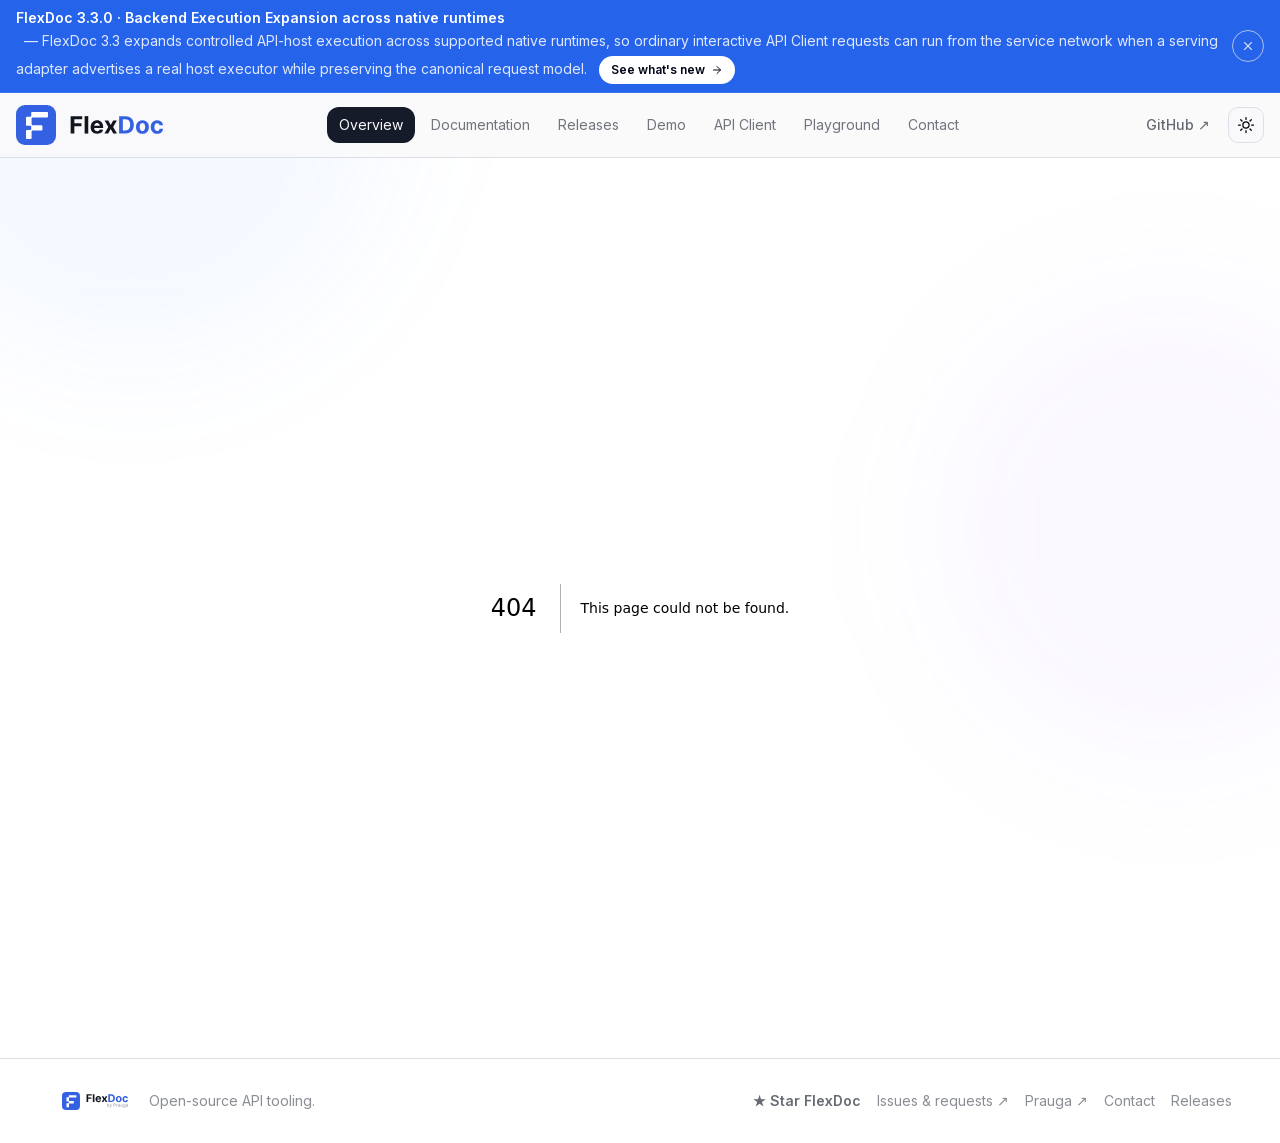
==== commit 7779fdd3: "chore: website/deploy: publish generated FlexDoc site Publish the production build only after the pr" ====
--- a/404/index.html
+++ b/404/index.html
@@ -1 +1 @@
-<!DOCTYPE html><html lang="en"><head><meta charSet="utf-8"/><meta name="viewport" content="width=device-width, initial-scale=1"/><link rel="preload" href="/favicon.svg" as="image"/><link rel="stylesheet" href="/_next/static/chunks/0-wk4283bdgzf.css" data-precedence="next"/><link rel="preload" as="script" fetchPriority="low" href="/_next/static/chunks/310vm2bl3xxpt.js"/><script src="/_next/static/chunks/19mx3mg6lkumu.js" async=""></script><script src="/_next/static/chunks/3byuobrkyz9bj.js" async=""></script><script src="/_next/static/chunks/344n2zhqbh4pn.js" async=""></script><script src="/_next/static/chunks/turbopack-0aqb5hlrzlk2g.js" async=""></script><script src="/_next/static/chunks/3fntmmi971322.js" async="" crossorigin=""></script><script src="/_next/static/chunks/40oezod9u85a9.js" async="" crossorigin=""></script><script src="/_next/static/chunks/3brm7-w8osp10.js" async="" crossorigin=""></script><meta name="robots" content="noindex"/><title>FlexDoc</title><meta name="description" content="FlexDoc is an open-source, self-hosted OpenAPI documentation renderer, Try It explorer, API Client workspace, backend-native contract validator, headless API Runner and controlled API-host execution layer."/><meta name="keywords" content="FlexDoc,Prauga,OpenAPI,API documentation,API Client,Backend Execution,API host execution,Headless Runner,Contract Validation,CI,developer tooling"/><meta property="og:title" content="FlexDoc"/><meta property="og:description" content="OpenAPI documentation, executable Try It requests, a local API workspace, backend-native contract validation, headless API workflows and controlled service-network execution in one self-hosted tool."/><meta property="og:site_name" content="FlexDoc"/><meta property="og:type" content="website"/><meta name="twitter:card" content="summary"/><meta name="twitter:title" content="FlexDoc"/><meta name="twitter:description" content="OpenAPI documentation, executable Try It requests, a local API workspace, backend-native contract validation, headless API workflows and controlled service-network execution in one self-hosted tool."/><link rel="shortcut icon" href="/favicon.ico"/><link rel="icon" href="/favicon.svg" type="image/svg+xml"/><link rel="icon" href="/favicon-32x32.png" sizes="32x32" type="image/png"/><link rel="icon" href="/favicon-16x16.png" sizes="16x16" type="image/png"/><link rel="apple-touch-icon" href="/apple-touch-icon.png" sizes="180x180" type="image/png"/><meta name="next-size-adjust" content=""/><title>404: This page could not be found.</title><script src="/_next/static/chunks/0cz1d0mv5g_q7.js" noModule=""></script></head><body class="inter_fa93af41-module__0D_jrq__className relative min-h-screen antialiased"><div hidden=""><!--$--><!--/$--></div><div class="pointer-events-none fixed inset-0 -z-10 overflow-hidden" aria-hidden="true"><div class="absolute -left-32 -top-40 h-[520px] w-[520px] rounded-full bg-blue-500/[0.055] blur-3xl dark:bg-blue-400/[0.045]"></div><div class="absolute -right-32 top-[32%] h-[480px] w-[480px] rounded-full bg-violet-500/[0.045] blur-3xl dark:bg-violet-400/[0.035]"></div></div><script>((a,b,c,d,e,f,g,h)=>{let i=document.documentElement,j=["light","dark"];function k(b){var c;(Array.isArray(a)?a:[a]).forEach(a=>{let c="class"===a,d=c&&f?e.map(a=>f[a]||a):e;c?(i.classList.remove(...d),i.classList.add(b)):i.setAttribute(a,b)}),c=b,h&&j.includes(c)&&(i.style.colorScheme=c)}if(d)k(d);else try{let a=localStorage.getItem(b)||c,d=g&&"system"===a?window.matchMedia("(prefers-color-scheme: dark)").matches?"dark":"light":a;k(d)}catch(a){}})("class","theme","system",null,["light","dark"],null,true,true)</script><div class="relative z-0 flex min-h-screen flex-col"><header data-site-header="true" class="sticky top-0 z-50 border-b border-border bg-background/95 backdrop-blur supports-[backdrop-filter]:bg-background/85"><div class="container mx-auto flex h-16 max-w-7xl items-center gap-4 px-4"><a class="flex min-w-0 shrink-0 items-center gap-2 font-semibold tracking-tight" aria-label="FlexDoc overview" href="/"><img src="/favicon.svg" alt="FlexDoc mark" aria-hidden="true" class="h-8 w-8 rounded-lg"/><span class="text-lg">FlexDoc</span></a><div data-product-nav-scroll="true" data-site-product-nav-slot="true" class="product-nav-scroll min-w-0 flex-1"><nav aria-label="FlexDoc product navigation" data-site-desktop-product-nav="true" class="items-center gap-1"><a aria-current="page" class="rounded-lg px-3 py-2 text-sm transition bg-foreground text-background" href="/">Overview</a><a class="rounded-lg px-3 py-2 text-sm transition text-foreground/60 hover:bg-card hover:text-foreground" href="/docs/">Documentation</a><a class="rounded-lg px-3 py-2 text-sm transition text-foreground/60 hover:bg-card hover:text-foreground" href="/releases/">Releases</a><a class="rounded-lg px-3 py-2 text-sm transition text-foreground/60 hover:bg-card hover:text-foreground" href="/demo/">Demo</a><a class="rounded-lg px-3 py-2 text-sm transition text-foreground/60 hover:bg-card hover:text-foreground" href="/client/">API Client</a><a class="rounded-lg px-3 py-2 text-sm transition text-foreground/60 hover:bg-card hover:text-foreground" href="/playground/">Playground</a><a class="rounded-lg px-3 py-2 text-sm transition text-foreground/60 hover:bg-card hover:text-foreground" href="/contact/">Contact</a></nav></div><div class="ml-auto flex shrink-0 items-center gap-1.5"><a href="https://github.com/Prauga/flexdoc" target="_blank" rel="noopener noreferrer" data-site-desktop-github="true" class="rounded-lg px-3 py-2 text-sm font-medium text-foreground/65 transition hover:bg-card hover:text-foreground">GitHub ↗</a><button class="inline-flex h-9 w-9 items-center justify-center rounded-md border bg-background text-sm font-medium transition-colors hover:bg-accent hover:text-accent-foreground"><svg xmlns="http://www.w3.org/2000/svg" fill="none" viewBox="0 0 24 24" stroke-width="1.5" stroke="currentColor" aria-hidden="true" data-slot="icon" class="h-5 w-5 rotate-0 scale-100 transition-all dark:-rotate-90 dark:scale-0"><path stroke-linecap="round" stroke-linejoin="round" d="M12 3v2.25m6.364.386-1.591 1.591M21 12h-2.25m-.386 6.364-1.591-1.591M12 18.75V21m-4.773-4.227-1.591 1.591M5.25 12H3m4.227-4.773L5.636 5.636M15.75 12a3.75 3.75 0 1 1-7.5 0 3.75 3.75 0 0 1 7.5 0Z"></path></svg><svg xmlns="http://www.w3.org/2000/svg" fill="none" viewBox="0 0 24 24" stroke-width="1.5" stroke="currentColor" aria-hidden="true" data-slot="icon" class="absolute h-5 w-5 rotate-90 scale-0 transition-all dark:rotate-0 dark:scale-100"><path stroke-linecap="round" stroke-linejoin="round" d="M21.752 15.002A9.72 9.72 0 0 1 18 15.75c-5.385 0-9.75-4.365-9.75-9.75 0-1.33.266-2.597.748-3.752A9.753 9.753 0 0 0 3 11.25C3 16.635 7.365 21 12.75 21a9.753 9.753 0 0 0 9.002-5.998Z"></path></svg><span class="sr-only">Toggle theme</span></button><button type="button" data-site-mobile-nav-trigger="true" aria-label="Open product navigation" aria-expanded="false" aria-controls="site-mobile-product-nav" class="h-9 w-9 items-center justify-center rounded-lg border border-border bg-card text-foreground/70 transition hover:text-foreground"><svg xmlns="http://www.w3.org/2000/svg" width="18" height="18" viewBox="0 0 24 24" fill="none" stroke="currentColor" stroke-width="2" stroke-linecap="round" stroke-linejoin="round" class="lucide lucide-menu" aria-hidden="true"><path d="M4 12h16"></path><path d="M4 18h16"></path><path d="M4 6h16"></path></svg></button></div></div></header><main class="flex-1"><div style="font-family:system-ui,&quot;Segoe UI&quot;,Roboto,Helvetica,Arial,sans-serif,&quot;Apple Color Emoji&quot;,&quot;Segoe UI Emoji&quot;;height:100vh;text-align:center;display:flex;flex-direction:column;align-items:center;justify-content:center"><div><style>body{color:#000;background:#fff;margin:0}.next-error-h1{border-right:1px solid rgba(0,0,0,.3)}@media (prefers-color-scheme:dark){body{color:#fff;background:#000}.next-error-h1{border-right:1px solid rgba(255,255,255,.3)}}</style><h1 class="next-error-h1" style="display:inline-block;margin:0 20px 0 0;padding:0 23px 0 0;font-size:24px;font-weight:500;vertical-align:top;line-height:49px">404</h1><div style="display:inline-block"><h2 style="font-size:14px;font-weight:400;line-height:49px;margin:0">This page could not be found.</h2></div></div></div><!--$--><!--/$--></main><footer class="border-t border-border px-4 py-8"><div class="container mx-auto flex max-w-7xl flex-col gap-3 text-sm text-foreground/50 sm:flex-row sm:items-center sm:justify-between"><div class="flex items-center gap-2"><img src="/favicon.svg" alt="FlexDoc mark" aria-hidden="true" class="h-6 w-6 rounded-md"/><span>Open-source API tooling.</span></div><div class="flex flex-wrap items-center gap-x-4 gap-y-2"><a href="https://github.com/Prauga/flexdoc" target="_blank" rel="noopener noreferrer" class="font-semibold text-foreground/65 transition hover:text-foreground">★ Star FlexDoc</a><a href="https://github.com/Prauga/flexdoc/issues" target="_blank" rel="noopener noreferrer" class="transition hover:text-foreground">Issues &amp; requests ↗</a><a href="https://prauga.com" target="_blank" rel="noopener noreferrer" class="transition hover:text-foreground">Prauga ↗</a><a class="transition hover:text-foreground" href="/contact/">Contact</a><a class="transition hover:text-foreground" href="/releases/">Releases</a></div></div></footer></div><script src="/_next/static/chunks/310vm2bl3xxpt.js" id="_R_" async=""></script><script>(self.__next_f=self.__next_f||[]).push([0])</script><script>self.__next_f.push([1,"1:\"$Sreact.fragment\"\n2:I[27423,[\"/_next/static/chunks/3fntmmi971322.js\",\"/_next/static/chunks/40oezod9u85a9.js\",\"/_next/static/chunks/3brm7-w8osp10.js\"],\"ThemeProvider\"]\n3:I[62966,[\"/_next/static/chunks/3fntmmi971322.js\",\"/_next/static/chunks/40oezod9u85a9.js\",\"/_next/static/chunks/3brm7-w8osp10.js\"],\"ReleaseFeedProvider\"]\n4:I[53933,[\"/_next/static/chunks/3fntmmi971322.js\",\"/_next/static/chunks/40oezod9u85a9.js\",\"/_next/static/chunks/3brm7-w8osp10.js\"],\"AnnouncementProvider\"]\n5:I[46909,[\"/_next/static/chunks/3fntmmi971322.js\",\"/_next/static/chunks/40oezod9u85a9.js\",\"/_next/static/chunks/3brm7-w8osp10.js\"],\"SiteCodeCopyEnhancer\"]\n6:I[64435,[\"/_next/static/chunks/3fntmmi971322.js\",\"/_next/static/chunks/40oezod9u85a9.js\",\"/_next/static/chunks/3brm7-w8osp10.js\"],\"SiteImageZoomEnhancer\"]\n7:I[70484,[\"/_next/static/chunks/3fntmmi971322.js\",\"/_next/static/chunks/40oezod9u85a9.js\",\"/_next/static/chunks/3brm7-w8osp10.js\"],\"AnnouncementBanner\"]\n8:I[3020,[\"/_next/static/chunks/3fntmmi971322.js\",\"/_next/static/chunks/40oezod9u85a9.js\",\"/_next/static/chunks/3brm7-w8osp10.js\"],\"SiteHeader\"]\n9:I[39756,[\"/_next/static/chunks/3fntmmi971322.js\",\"/_next/static/chunks/40oezod9u85a9.js\",\"/_next/static/chunks/3brm7-w8osp10.js\"],\"default\"]\na:I[37457,[\"/_next/static/chunks/3fntmmi971322.js\",\"/_next/static/chunks/40oezod9u85a9.js\",\"/_next/static/chunks/3brm7-w8osp10.js\"],\"default\"]\nb:I[22016,[\"/_next/static/chunks/3fntmmi971322.js\",\"/_next/static/chunks/40oezod9u85a9.js\",\"/_next/static/chunks/3brm7-w8osp10.js\"],\"\"]\nf:I[68027,[\"/_next/static/chunks/3fntmmi971322.js\",\"/_next/static/chunks/40oezod9u85a9.js\",\"/_next/static/chunks/3brm7-w8osp10.js\"],\"default\",1]\n:HL[\"/_next/static/chunks/0-wk4283bdgzf.css\",\"style\"]\n:HL[\"/favicon.svg\",\"image\"]\nd:X\n0:{\"P\":null,\"c\":[\"\",\"_not-found\",\"\"],\"q\":\"\",\"i\":false,\"f\":[[[\"\",{\"children\":[\"/_not-found\",{\"children\":[\"__PAGE__\",{},\"$undefined\",\"$undefined\",4608]},\"$undefined\",\"$undefined\",4608]},\"$undefined\",\"$undefined\",4624],[[\"$\",\"$1\",\"c\",{\"children\":[[[\"$\",\"link\",\"0\",{\"rel\":\"stylesheet\",\"href\":\"/_next/static/chunks/0-wk4283bdgzf.css\",\"precedence\":\"next\",\"crossOrigin\":\"$undefined\",\"nonce\":\"$undefined\"}],[\"$\",\"script\",\"script-0\",{\"src\":\"/_next/static/chunks/3fntmmi971322.js\",\"async\":true,\"nonce\":\"$undefined\"}],[\"$\",\"script\",\"script-1\",{\"src\":\"/_next/static/chunks/40oezod9u85a9.js\",\"async\":true,\"nonce\":\"$undefined\"}],[\"$\",\"script\",\"script-2\",{\"src\":\"/_next/static/chunks/3brm7-w8osp10.js\",\"async\":true,\"nonce\":\"$undefined\"}]],[\"$\",\"html\",null,{\"lang\":\"en\",\"suppressHydrationWarning\":true,\"children\":[\"$\",\"body\",null,{\"className\":\"inter_fa93af41-module__0D_jrq__className relative min-h-screen antialiased\",\"children\":[[\"$\",\"div\",null,{\"className\":\"pointer-events-none fixed inset-0 -z-10 overflow-hidden\",\"aria-hidden\":\"true\",\"children\":[[\"$\",\"div\",null,{\"className\":\"absolute -left-32 -top-40 h-[520px] w-[520px] rounded-full bg-blue-500/[0.055] blur-3xl dark:bg-blue-400/[0.045]\"}],[\"$\",\"div\",null,{\"className\":\"absolute -right-32 top-[32%] h-[480px] w-[480px] rounded-full bg-violet-500/[0.045] blur-3xl dark:bg-violet-400/[0.035]\"}]]}],[\"$\",\"$L2\",null,{\"attribute\":\"class\",\"defaultTheme\":\"system\",\"enableSystem\":true,\"disableTransitionOnChange\":true,\"children\":[\"$\",\"$L3\",null,{\"children\":[\"$\",\"$L4\",null,{\"children\":[[\"$\",\"$L5\",null,{}],[\"$\",\"$L6\",null,{}],[\"$\",\"div\",null,{\"className\":\"relative z-0 flex min-h-screen flex-col\",\"children\":[[\"$\",\"$L7\",null,{}],[\"$\",\"$L8\",null,{}],[\"$\",\"main\",null,{\"className\":\"flex-1\",\"children\":[\"$\",\"$L9\",null,{\"parallelRouterKey\":\"children\",\"error\":\"$undefined\",\"errorStyles\":\"$undefined\",\"errorScripts\":\"$undefined\",\"template\":[\"$\",\"$La\",null,{}],\"templateStyles\":\"$undefined\",\"templateScripts\":\"$undefined\",\"notFound\":[[[\"$\",\"title\",null,{\"children\":\"404: This page could not be found.\"}],[\"$\",\"div\",null,{\"style\":{\"fontFamily\":\"system-ui,\\\"Segoe UI\\\",Roboto,Helvetica,Arial,sans-serif,\\\"Apple Color Emoji\\\",\\\"Segoe UI Emoji\\\"\",\"height\":\"100vh\",\"textAlign\":\"center\",\"display\":\"flex\",\"flexDirection\":\"column\",\"alignItems\":\"center\",\"justifyContent\":\"center\"},\"children\":[\"$\",\"div\",null,{\"children\":[[\"$\",\"style\",null,{\"dangerouslySetInnerHTML\":{\"__html\":\"body{color:#000;background:#fff;margin:0}.next-error-h1{border-right:1px solid rgba(0,0,0,.3)}@media (prefers-color-scheme:dark){body{color:#fff;background:#000}.next-error-h1{border-right:1px solid rgba(255,255,255,.3)}}\"}}],[\"$\",\"h1\",null,{\"className\":\"next-error-h1\",\"style\":{\"display\":\"inline-block\",\"margin\":\"0 20px 0 0\",\"padding\":\"0 23px 0 0\",\"fontSize\":24,\"fontWeight\":500,\"verticalAlign\":\"top\",\"lineHeight\":\"49px\"},\"children\":404}],[\"$\",\"div\",null,{\"style\":{\"display\":\"inline-block\"},\"children\":[\"$\",\"h2\",null,{\"style\":{\"fontSize\":14,\"fontWeight\":400,\"lineHeight\":\"49px\",\"margin\":0},\"children\":\"This page could not be found.\"}]}]]}]}]],[]],\"forbidden\":\"$undefined\",\"unauthorized\":\"$undefined\"}]}],[\"$\",\"footer\",null,{\"className\":\"border-t border-border px-4 py-8\",\"children\":[\"$\",\"div\",null,{\"className\":\"container mx-auto flex max-w-7xl flex-col gap-3 text-sm text-foreground/50 sm:flex-row sm:items-center sm:justify-between\",\"children\":[[\"$\",\"div\",null,{\"className\":\"flex items-center gap-2\",\"children\":[[\"$\",\"img\",null,{\"src\":\"/favicon.svg\",\"alt\":\"FlexDoc mark\",\"aria-hidden\":\"true\",\"className\":\"h-6 w-6 rounded-md\"}],[\"$\",\"span\",null,{\"children\":\"Open-source API tooling.\"}]]}],[\"$\",\"div\",null,{\"className\":\"flex flex-wrap items-center gap-x-4 gap-y-2\",\"children\":[[\"$\",\"a\",null,{\"href\":\"https://github.com/Prauga/flexdoc\",\"target\":\"_blank\",\"rel\":\"noopener noreferrer\",\"className\":\"font-semibold text-foreground/65 transition hover:text-foreground\",\"children\":\"★ Star FlexDoc\"}],[\"$\",\"a\",null,{\"href\":\"https://github.com/Prauga/flexdoc/issues\",\"target\":\"_blank\",\"rel\":\"noopener noreferrer\",\"className\":\"transition hover:text-foreground\",\"children\":\"Issues \u0026 requests ↗\"}],[\"$\",\"a\",null,{\"href\":\"https://prauga.com\",\"target\":\"_blank\",\"rel\":\"noopener noreferrer\",\"className\":\"transition hover:text-foreground\",\"children\":\"Prauga ↗\"}],[\"$\",\"$Lb\",null,{\"href\":\"/contact\",\"className\":\"transition hover:text-foreground\",\"children\":\"Contact\"}],[\"$\",\"$Lb\",null,{\"href\":\"/releases\",\"className\":\"transition hover:text-foreground\",\"children\":\"Releases\"}]]}]]}]}]]}]]}]}]}]]}]}]]}],{\"children\":[[\"$\",\"$1\",\"c\",{\"children\":[null,[\"$\",\"$L9\",null,{\"parallelRouterKey\":\"children\",\"error\":\"$undefined\",\"errorStyles\":\"$undefined\",\"errorScripts\":\"$undefined\",\"template\":[\"$\",\"$La\",null,{}],\"templateStyles\":\"$undefined\",\"templateScripts\":\"$undefined\",\"notFound\":\"$undefined\",\"forbidden\":\"$undefined\",\"unauthorized\":\"$undefined\"}]]}],{\"children\":[\"$Lc\",{},null,false,null]},null,false,\"$d\"]},null,false,null],\"$Le\",false]],\"m\":\"$undefined\",\"G\":[\"$f\",[\"$L10\"]],\"S\":true,\"h\":null,\"r\":\"$undefined\",\"s\":\"$undefined\",\"a\":\"$undefined\",\"l\":\"$undefined\",\"p\":\"$undefined\",\"d\":\"$undefined\",\"b\":\"pHme97HhNYi4s_G_ZNVUF\"}\n11:I[97367,[\"/_next/static/chunks/3fntmmi971322.js\",\"/_next/static/chunks/40oezod9u85a9.js\",\"/_next/static/chunks/3brm7-w8osp10.js\"],\"OutletBoundary\"]\n12:\"$Sreact.suspense\"\n14:I[97367,[\"/_next/static/chunks/3fntmmi971322.js\",\"/_next/static/chunks/40oezod9u85a9.js\",\"/_next/static/chunks/3brm7-w8osp10.js\"],\"ViewportBoundary\"]\n16:I[97367,[\"/_next/static/chunks/3fntmmi971322.js\",\"/_next/static/chunks/40oezod9u85a9.js\",\"/_next/static/chunks/3brm7-w8osp10.js\"],\"MetadataBoundary\"]\nc:[\"$\",\"$1\",\"c\",{\"children\":[[[\"$\",\"title\",null,{\"children\":\"404: This page could not be found.\"}],[\"$\",\"div\",null,{\"style\":\"$0:f:0:1:0:props:children:1:props:children:props:children:1:props:children:props:children:props:children:2:props:children:2:props:children:props:notFound:0:1:props:style\",\"children\":[\"$\",\"div\",null,{\"children\":[[\"$\",\"style\",null,{\"dangerouslySetInnerHTML\":{\"__html\":\"body{color:#000;background:#fff;margin:0}.next-error-h1{border-right:1px solid rgba(0,0,0,.3)}@media (prefers-color-scheme:dark){body{color:#fff;background:#000}.next-error-h1{border-right:1px solid rgba(255,255,255,.3)}}\"}}],[\"$\",\"h1\",null,{\"className\":\"next-error-h1\",\"style\":\"$0:f:0:1:0:props:children:1:props:children:props:children:1:props:children:props:children:props:children:2:props:children:2:props:children:props:notFound:0:1:props:children:props:children:1:props:style\",\"children\":404}],[\"$\",\"div\",null,{\"style\":\"$0:f:0:1:0:props:children:1:props:children:props:children:1:props:children:props:children:props:children:2:props:children:2:props:children:props:notFound:0:1:props:children:props:children:2:props:style\",\"children\":[\"$\",\"h2\",null,{\"style\":\"$0:f:0:1:0:props:children:1:props:children:props:children:1:props:children:props:children:props:children:2:props:children:2:props:children:props:notFound:0:1:props:children:props:children:2:props:children:props:style\",\"children\":\"This page could not be found.\"}]}]]}]}]],null,[\"$\",\"$L11\",null,{\"children\":[\"$\",\"$12\",null,{\"name\":\"Next.MetadataOutlet\",\"children\":\"$@13\"}]}]]}]\ne:[\"$\",\"$1\",\"h\",{\"children\":[[\"$\",\"meta\",null,{\"name\":\"robots\",\"content\":\"noindex\"}],[\"$\",\"$L14\",null,{\"children\":\"$L15\"}],[\"$\",\"div\",null,{\"hidden\":true,\"children\":[\"$\",\"$L16\",null,{\"children\":[\"$\",\"$12\",null,{\"name\":\"Next.Metadata\",\"children\":\"$L17\"}]}]}],[\"$\",\"meta\",null,{\"name\":\"next-size-adjust\",\"content\":\"\"}]]}]\n10:[\"$\",\"link\",\"0\",{\"rel\":\"stylesheet\",\"href\":\"/_next/static/chunks/0-wk4283bdgzf.css\",\"precedence\":\"next\",\"crossOrigin\":\"$undefined\",\"nonce\":\"$undefined\"}]\nd:C\n15:[[\"$\",\"meta\",\"0\",{\"charSet\":\"utf-8\"}],[\"$\",\"meta\",\"1\",{\"name\":\"viewport\",\"content\":\"width=device-width, initial-scale=1\"}]]\n18:I[27201,[\"/_next/static/chunks/3fntmmi971322.js\",\"/_next/static/chunks/40oezod9u85a9.js\",\"/_next/static/chunks/3brm7-w8osp10.js\"],\"IconMark\"]\n13:null\n17:[[\"$\",\"title\",\"0\",{\"children\":\"FlexDoc\"}],[\"$\",\"meta\",\"1\",{\"name\":\"description\",\"content\":\"FlexDoc is an open-source, self-hosted OpenAPI documentation renderer, Try It explorer, API Client workspace, backend-native contract validator, headless API Runner and controlled API-host execution layer.\"}],[\"$\",\"meta\",\"2\",{\"name\":\"keywords\",\"content\":\"FlexDoc,Prauga,OpenAPI,API documentation,API Client,Backend Execution,API host execution,Headless Runner,Contract Validation,CI,developer tooling\"}],[\"$\",\"meta\",\"3\",{\"property\":\"og:title\",\"content\":\"FlexDoc\"}],[\"$\",\"meta\",\"4\",{\"property\":\"og:description\",\"content\":\"OpenAPI documentation, executable Try It requests, a local API workspace, backend-native contract validation, headless API workflows and controlled service-network execution in one self-hosted tool.\"}],[\"$\",\"meta\",\"5\",{\"property\":\"og:site_name\",\"content\":\"FlexDoc\"}],[\"$\",\"meta\",\"6\",{\"property\":\"og:type\",\"content\":\"website\"}],[\"$\",\"meta\",\"7\",{\"name\":\"twitter:card\",\"content\":\"summary\"}],[\"$\",\"meta\",\"8\",{\"name\":\"twitter:title\",\"content\":\"FlexDoc\"}],[\"$\",\"meta\",\"9\",{\"name\":\"twitter:description\",\"content\":\"OpenAPI documentation, executable Try It requests, a local API workspace, backend-native contract validation, headless API workflows and controlled service-network execution in one self-hosted tool.\"}],[\"$\",\"link\",\"10\",{\"rel\":\"shortcut icon\",\"href\":\"/favicon.ico\"}],[\"$\",\"link\",\"11\",{\"rel\":\"icon\",\"href\":\"/favicon.svg\",\"type\":\"image/svg+xml\"}],[\"$\",\"link\",\"12\",{\"rel\":\"icon\",\"href\":\"/favicon-32x32.png\",\"sizes\":\"32x32\",\"type\":\"image/png\"}],[\"$\",\"link\",\"13\",{\"rel\":\"icon\",\"href\":\"/favicon-16x16.png\",\"sizes\":\"16x16\",\"type\":\"image/png\"}],[\"$\",\"link\",\"14\",{\"rel\":\"apple-touch-icon\",\"href\":\"/apple-touch-icon.png\",\"sizes\":\"180x180\",\"type\":\"image/png\"}],[\"$\",\"$L18\",\"15\",{}]]\n"])</script></body></html>+<!DOCTYPE html><html lang="en"><head><meta charSet="utf-8"/><meta name="viewport" content="width=device-width, initial-scale=1"/><link rel="preload" href="/favicon.svg" as="image"/><link rel="stylesheet" href="/_next/static/chunks/3ys-uts0l1kei.css" data-precedence="next"/><link rel="preload" as="script" fetchPriority="low" href="/_next/static/chunks/310vm2bl3xxpt.js"/><script src="/_next/static/chunks/19mx3mg6lkumu.js" async=""></script><script src="/_next/static/chunks/3byuobrkyz9bj.js" async=""></script><script src="/_next/static/chunks/344n2zhqbh4pn.js" async=""></script><script src="/_next/static/chunks/turbopack-0aqb5hlrzlk2g.js" async=""></script><script src="/_next/static/chunks/3fntmmi971322.js" async="" crossorigin=""></script><script src="/_next/static/chunks/2mltuz-dep-x0.js" async="" crossorigin=""></script><script src="/_next/static/chunks/2f-j2dkhd5q3o.js" async="" crossorigin=""></script><meta name="robots" content="noindex"/><title>FlexDoc</title><meta name="description" content="FlexDoc is an open-source, self-hosted OpenAPI documentation renderer, Try It explorer, API Client workspace, backend-native contract validator, headless API Runner and controlled API-host execution layer."/><meta name="keywords" content="FlexDoc,Prauga,OpenAPI,API documentation,API Client,Backend Execution,API host execution,Headless Runner,Contract Validation,CI,developer tooling"/><meta property="og:title" content="FlexDoc"/><meta property="og:description" content="OpenAPI documentation, executable Try It requests, a local API workspace, backend-native contract validation, headless API workflows and controlled service-network execution in one self-hosted tool."/><meta property="og:site_name" content="FlexDoc"/><meta property="og:type" content="website"/><meta name="twitter:card" content="summary"/><meta name="twitter:title" content="FlexDoc"/><meta name="twitter:description" content="OpenAPI documentation, executable Try It requests, a local API workspace, backend-native contract validation, headless API workflows and controlled service-network execution in one self-hosted tool."/><link rel="shortcut icon" href="/favicon.ico"/><link rel="icon" href="/favicon.svg" type="image/svg+xml"/><link rel="icon" href="/favicon-32x32.png" sizes="32x32" type="image/png"/><link rel="icon" href="/favicon-16x16.png" sizes="16x16" type="image/png"/><link rel="apple-touch-icon" href="/apple-touch-icon.png" sizes="180x180" type="image/png"/><meta name="next-size-adjust" content=""/><title>404: This page could not be found.</title><script src="/_next/static/chunks/0cz1d0mv5g_q7.js" noModule=""></script></head><body class="inter_fa93af41-module__0D_jrq__className relative min-h-screen antialiased"><div hidden=""><!--$--><!--/$--></div><div class="pointer-events-none fixed inset-0 -z-10 overflow-hidden" aria-hidden="true"><div class="absolute -left-32 -top-40 h-[520px] w-[520px] rounded-full bg-blue-500/[0.055] blur-3xl dark:bg-blue-400/[0.045]"></div><div class="absolute -right-32 top-[32%] h-[480px] w-[480px] rounded-full bg-violet-500/[0.045] blur-3xl dark:bg-violet-400/[0.035]"></div></div><script>((a,b,c,d,e,f,g,h)=>{let i=document.documentElement,j=["light","dark"];function k(b){var c;(Array.isArray(a)?a:[a]).forEach(a=>{let c="class"===a,d=c&&f?e.map(a=>f[a]||a):e;c?(i.classList.remove(...d),i.classList.add(b)):i.setAttribute(a,b)}),c=b,h&&j.includes(c)&&(i.style.colorScheme=c)}if(d)k(d);else try{let a=localStorage.getItem(b)||c,d=g&&"system"===a?window.matchMedia("(prefers-color-scheme: dark)").matches?"dark":"light":a;k(d)}catch(a){}})("class","theme","system",null,["light","dark"],null,true,true)</script><div class="relative z-0 flex min-h-screen flex-col"><header data-site-header="true" class="sticky top-0 z-50 border-b border-border bg-background/95 backdrop-blur supports-[backdrop-filter]:bg-background/85"><div class="container mx-auto flex h-16 max-w-7xl items-center gap-4 px-4"><a class="flex min-w-0 shrink-0 items-center gap-2 font-semibold tracking-tight" aria-label="FlexDoc overview" href="/"><img src="/favicon.svg" alt="FlexDoc mark" aria-hidden="true" class="h-8 w-8 rounded-lg"/><span class="text-lg">FlexDoc</span></a><div data-product-nav-scroll="true" data-site-product-nav-slot="true" class="product-nav-scroll min-w-0 flex-1"><nav aria-label="FlexDoc product navigation" data-site-desktop-product-nav="true" class="items-center gap-1"><a aria-current="page" class="rounded-lg px-3 py-2 text-sm transition bg-foreground text-background" href="/">Overview</a><a class="rounded-lg px-3 py-2 text-sm transition text-foreground/60 hover:bg-card hover:text-foreground" href="/docs/">Documentation</a><a class="rounded-lg px-3 py-2 text-sm transition text-foreground/60 hover:bg-card hover:text-foreground" href="/releases/">Releases</a><a class="rounded-lg px-3 py-2 text-sm transition text-foreground/60 hover:bg-card hover:text-foreground" href="/demo/">Demo</a><a class="rounded-lg px-3 py-2 text-sm transition text-foreground/60 hover:bg-card hover:text-foreground" href="/client/">API Client</a><a class="rounded-lg px-3 py-2 text-sm transition text-foreground/60 hover:bg-card hover:text-foreground" href="/playground/">Playground</a><a class="rounded-lg px-3 py-2 text-sm transition text-foreground/60 hover:bg-card hover:text-foreground" href="/contact/">Contact</a></nav></div><div class="ml-auto flex shrink-0 items-center gap-1.5"><a href="https://github.com/Prauga/flexdoc" target="_blank" rel="noopener noreferrer" data-site-desktop-github="true" class="rounded-lg px-3 py-2 text-sm font-medium text-foreground/65 transition hover:bg-card hover:text-foreground">GitHub ↗</a><button class="inline-flex h-9 w-9 items-center justify-center rounded-md border bg-background text-sm font-medium transition-colors hover:bg-accent hover:text-accent-foreground"><svg xmlns="http://www.w3.org/2000/svg" fill="none" viewBox="0 0 24 24" stroke-width="1.5" stroke="currentColor" aria-hidden="true" data-slot="icon" class="h-5 w-5 rotate-0 scale-100 transition-all dark:-rotate-90 dark:scale-0"><path stroke-linecap="round" stroke-linejoin="round" d="M12 3v2.25m6.364.386-1.591 1.591M21 12h-2.25m-.386 6.364-1.591-1.591M12 18.75V21m-4.773-4.227-1.591 1.591M5.25 12H3m4.227-4.773L5.636 5.636M15.75 12a3.75 3.75 0 1 1-7.5 0 3.75 3.75 0 0 1 7.5 0Z"></path></svg><svg xmlns="http://www.w3.org/2000/svg" fill="none" viewBox="0 0 24 24" stroke-width="1.5" stroke="currentColor" aria-hidden="true" data-slot="icon" class="absolute h-5 w-5 rotate-90 scale-0 transition-all dark:rotate-0 dark:scale-100"><path stroke-linecap="round" stroke-linejoin="round" d="M21.752 15.002A9.72 9.72 0 0 1 18 15.75c-5.385 0-9.75-4.365-9.75-9.75 0-1.33.266-2.597.748-3.752A9.753 9.753 0 0 0 3 11.25C3 16.635 7.365 21 12.75 21a9.753 9.753 0 0 0 9.002-5.998Z"></path></svg><span class="sr-only">Toggle theme</span></button><button type="button" data-site-mobile-nav-trigger="true" aria-label="Open product navigation" aria-expanded="false" aria-controls="site-mobile-product-nav" class="h-9 w-9 items-center justify-center rounded-lg border border-border bg-card text-foreground/70 transition hover:text-foreground"><svg xmlns="http://www.w3.org/2000/svg" width="18" height="18" viewBox="0 0 24 24" fill="none" stroke="currentColor" stroke-width="2" stroke-linecap="round" stroke-linejoin="round" class="lucide lucide-menu" aria-hidden="true"><path d="M4 12h16"></path><path d="M4 18h16"></path><path d="M4 6h16"></path></svg></button></div></div></header><main class="flex-1"><div style="font-family:system-ui,&quot;Segoe UI&quot;,Roboto,Helvetica,Arial,sans-serif,&quot;Apple Color Emoji&quot;,&quot;Segoe UI Emoji&quot;;height:100vh;text-align:center;display:flex;flex-direction:column;align-items:center;justify-content:center"><div><style>body{color:#000;background:#fff;margin:0}.next-error-h1{border-right:1px solid rgba(0,0,0,.3)}@media (prefers-color-scheme:dark){body{color:#fff;background:#000}.next-error-h1{border-right:1px solid rgba(255,255,255,.3)}}</style><h1 class="next-error-h1" style="display:inline-block;margin:0 20px 0 0;padding:0 23px 0 0;font-size:24px;font-weight:500;vertical-align:top;line-height:49px">404</h1><div style="display:inline-block"><h2 style="font-size:14px;font-weight:400;line-height:49px;margin:0">This page could not be found.</h2></div></div></div><!--$--><!--/$--></main><footer class="border-t border-border px-4 py-8"><div class="container mx-auto flex max-w-7xl flex-col gap-3 text-sm text-foreground/50 sm:flex-row sm:items-center sm:justify-between"><div class="flex items-center gap-2"><img src="/favicon.svg" alt="FlexDoc mark" aria-hidden="true" class="h-6 w-6 rounded-md"/><span>Open-source API tooling.</span></div><div class="flex flex-wrap items-center gap-x-4 gap-y-2"><a href="https://github.com/Prauga/flexdoc" target="_blank" rel="noopener noreferrer" class="font-semibold text-foreground/65 transition hover:text-foreground">★ Star FlexDoc</a><a href="https://github.com/Prauga/flexdoc/issues" target="_blank" rel="noopener noreferrer" class="transition hover:text-foreground">Issues &amp; requests ↗</a><a href="https://prauga.com" target="_blank" rel="noopener noreferrer" class="transition hover:text-foreground">Prauga ↗</a><a class="transition hover:text-foreground" href="/contact/">Contact</a><a class="transition hover:text-foreground" href="/releases/">Releases</a></div></div></footer></div><script src="/_next/static/chunks/310vm2bl3xxpt.js" id="_R_" async=""></script><script>(self.__next_f=self.__next_f||[]).push([0])</script><script>self.__next_f.push([1,"1:\"$Sreact.fragment\"\n2:I[27423,[\"/_next/static/chunks/3fntmmi971322.js\",\"/_next/static/chunks/2mltuz-dep-x0.js\",\"/_next/static/chunks/2f-j2dkhd5q3o.js\"],\"ThemeProvider\"]\n3:I[62966,[\"/_next/static/chunks/3fntmmi971322.js\",\"/_next/static/chunks/2mltuz-dep-x0.js\",\"/_next/static/chunks/2f-j2dkhd5q3o.js\"],\"ReleaseFeedProvider\"]\n4:I[53933,[\"/_next/static/chunks/3fntmmi971322.js\",\"/_next/static/chunks/2mltuz-dep-x0.js\",\"/_next/static/chunks/2f-j2dkhd5q3o.js\"],\"AnnouncementProvider\"]\n5:I[46909,[\"/_next/static/chunks/3fntmmi971322.js\",\"/_next/static/chunks/2mltuz-dep-x0.js\",\"/_next/static/chunks/2f-j2dkhd5q3o.js\"],\"SiteCodeCopyEnhancer\"]\n6:I[64435,[\"/_next/static/chunks/3fntmmi971322.js\",\"/_next/static/chunks/2mltuz-dep-x0.js\",\"/_next/static/chunks/2f-j2dkhd5q3o.js\"],\"SiteImageZoomEnhancer\"]\n7:I[70484,[\"/_next/static/chunks/3fntmmi971322.js\",\"/_next/static/chunks/2mltuz-dep-x0.js\",\"/_next/static/chunks/2f-j2dkhd5q3o.js\"],\"AnnouncementBanner\"]\n8:I[3020,[\"/_next/static/chunks/3fntmmi971322.js\",\"/_next/static/chunks/2mltuz-dep-x0.js\",\"/_next/static/chunks/2f-j2dkhd5q3o.js\"],\"SiteHeader\"]\n9:I[39756,[\"/_next/static/chunks/3fntmmi971322.js\",\"/_next/static/chunks/2mltuz-dep-x0.js\",\"/_next/static/chunks/2f-j2dkhd5q3o.js\"],\"default\"]\na:I[37457,[\"/_next/static/chunks/3fntmmi971322.js\",\"/_next/static/chunks/2mltuz-dep-x0.js\",\"/_next/static/chunks/2f-j2dkhd5q3o.js\"],\"default\"]\nb:I[22016,[\"/_next/static/chunks/3fntmmi971322.js\",\"/_next/static/chunks/2mltuz-dep-x0.js\",\"/_next/static/chunks/2f-j2dkhd5q3o.js\"],\"\"]\nf:I[68027,[\"/_next/static/chunks/3fntmmi971322.js\",\"/_next/static/chunks/2mltuz-dep-x0.js\",\"/_next/static/chunks/2f-j2dkhd5q3o.js\"],\"default\",1]\n:HL[\"/_next/static/chunks/3ys-uts0l1kei.css\",\"style\"]\n:HL[\"/favicon.svg\",\"image\"]\nd:X\n0:{\"P\":null,\"c\":[\"\",\"_not-found\",\"\"],\"q\":\"\",\"i\":false,\"f\":[[[\"\",{\"children\":[\"/_not-found\",{\"children\":[\"__PAGE__\",{},\"$undefined\",\"$undefined\",4608]},\"$undefined\",\"$undefined\",4608]},\"$undefined\",\"$undefined\",4624],[[\"$\",\"$1\",\"c\",{\"children\":[[[\"$\",\"link\",\"0\",{\"rel\":\"stylesheet\",\"href\":\"/_next/static/chunks/3ys-uts0l1kei.css\",\"precedence\":\"next\",\"crossOrigin\":\"$undefined\",\"nonce\":\"$undefined\"}],[\"$\",\"script\",\"script-0\",{\"src\":\"/_next/static/chunks/3fntmmi971322.js\",\"async\":true,\"nonce\":\"$undefined\"}],[\"$\",\"script\",\"script-1\",{\"src\":\"/_next/static/chunks/2mltuz-dep-x0.js\",\"async\":true,\"nonce\":\"$undefined\"}],[\"$\",\"script\",\"script-2\",{\"src\":\"/_next/static/chunks/2f-j2dkhd5q3o.js\",\"async\":true,\"nonce\":\"$undefined\"}]],[\"$\",\"html\",null,{\"lang\":\"en\",\"suppressHydrationWarning\":true,\"children\":[\"$\",\"body\",null,{\"className\":\"inter_fa93af41-module__0D_jrq__className relative min-h-screen antialiased\",\"children\":[[\"$\",\"div\",null,{\"className\":\"pointer-events-none fixed inset-0 -z-10 overflow-hidden\",\"aria-hidden\":\"true\",\"children\":[[\"$\",\"div\",null,{\"className\":\"absolute -left-32 -top-40 h-[520px] w-[520px] rounded-full bg-blue-500/[0.055] blur-3xl dark:bg-blue-400/[0.045]\"}],[\"$\",\"div\",null,{\"className\":\"absolute -right-32 top-[32%] h-[480px] w-[480px] rounded-full bg-violet-500/[0.045] blur-3xl dark:bg-violet-400/[0.035]\"}]]}],[\"$\",\"$L2\",null,{\"attribute\":\"class\",\"defaultTheme\":\"system\",\"enableSystem\":true,\"disableTransitionOnChange\":true,\"children\":[\"$\",\"$L3\",null,{\"children\":[\"$\",\"$L4\",null,{\"children\":[[\"$\",\"$L5\",null,{}],[\"$\",\"$L6\",null,{}],[\"$\",\"div\",null,{\"className\":\"relative z-0 flex min-h-screen flex-col\",\"children\":[[\"$\",\"$L7\",null,{}],[\"$\",\"$L8\",null,{}],[\"$\",\"main\",null,{\"className\":\"flex-1\",\"children\":[\"$\",\"$L9\",null,{\"parallelRouterKey\":\"children\",\"error\":\"$undefined\",\"errorStyles\":\"$undefined\",\"errorScripts\":\"$undefined\",\"template\":[\"$\",\"$La\",null,{}],\"templateStyles\":\"$undefined\",\"templateScripts\":\"$undefined\",\"notFound\":[[[\"$\",\"title\",null,{\"children\":\"404: This page could not be found.\"}],[\"$\",\"div\",null,{\"style\":{\"fontFamily\":\"system-ui,\\\"Segoe UI\\\",Roboto,Helvetica,Arial,sans-serif,\\\"Apple Color Emoji\\\",\\\"Segoe UI Emoji\\\"\",\"height\":\"100vh\",\"textAlign\":\"center\",\"display\":\"flex\",\"flexDirection\":\"column\",\"alignItems\":\"center\",\"justifyContent\":\"center\"},\"children\":[\"$\",\"div\",null,{\"children\":[[\"$\",\"style\",null,{\"dangerouslySetInnerHTML\":{\"__html\":\"body{color:#000;background:#fff;margin:0}.next-error-h1{border-right:1px solid rgba(0,0,0,.3)}@media (prefers-color-scheme:dark){body{color:#fff;background:#000}.next-error-h1{border-right:1px solid rgba(255,255,255,.3)}}\"}}],[\"$\",\"h1\",null,{\"className\":\"next-error-h1\",\"style\":{\"display\":\"inline-block\",\"margin\":\"0 20px 0 0\",\"padding\":\"0 23px 0 0\",\"fontSize\":24,\"fontWeight\":500,\"verticalAlign\":\"top\",\"lineHeight\":\"49px\"},\"children\":404}],[\"$\",\"div\",null,{\"style\":{\"display\":\"inline-block\"},\"children\":[\"$\",\"h2\",null,{\"style\":{\"fontSize\":14,\"fontWeight\":400,\"lineHeight\":\"49px\",\"margin\":0},\"children\":\"This page could not be found.\"}]}]]}]}]],[]],\"forbidden\":\"$undefined\",\"unauthorized\":\"$undefined\"}]}],[\"$\",\"footer\",null,{\"className\":\"border-t border-border px-4 py-8\",\"children\":[\"$\",\"div\",null,{\"className\":\"container mx-auto flex max-w-7xl flex-col gap-3 text-sm text-foreground/50 sm:flex-row sm:items-center sm:justify-between\",\"children\":[[\"$\",\"div\",null,{\"className\":\"flex items-center gap-2\",\"children\":[[\"$\",\"img\",null,{\"src\":\"/favicon.svg\",\"alt\":\"FlexDoc mark\",\"aria-hidden\":\"true\",\"className\":\"h-6 w-6 rounded-md\"}],[\"$\",\"span\",null,{\"children\":\"Open-source API tooling.\"}]]}],[\"$\",\"div\",null,{\"className\":\"flex flex-wrap items-center gap-x-4 gap-y-2\",\"children\":[[\"$\",\"a\",null,{\"href\":\"https://github.com/Prauga/flexdoc\",\"target\":\"_blank\",\"rel\":\"noopener noreferrer\",\"className\":\"font-semibold text-foreground/65 transition hover:text-foreground\",\"children\":\"★ Star FlexDoc\"}],[\"$\",\"a\",null,{\"href\":\"https://github.com/Prauga/flexdoc/issues\",\"target\":\"_blank\",\"rel\":\"noopener noreferrer\",\"className\":\"transition hover:text-foreground\",\"children\":\"Issues \u0026 requests ↗\"}],[\"$\",\"a\",null,{\"href\":\"https://prauga.com\",\"target\":\"_blank\",\"rel\":\"noopener noreferrer\",\"className\":\"transition hover:text-foreground\",\"children\":\"Prauga ↗\"}],[\"$\",\"$Lb\",null,{\"href\":\"/contact\",\"className\":\"transition hover:text-foreground\",\"children\":\"Contact\"}],[\"$\",\"$Lb\",null,{\"href\":\"/releases\",\"className\":\"transition hover:text-foreground\",\"children\":\"Releases\"}]]}]]}]}]]}]]}]}]}]]}]}]]}],{\"children\":[[\"$\",\"$1\",\"c\",{\"children\":[null,[\"$\",\"$L9\",null,{\"parallelRouterKey\":\"children\",\"error\":\"$undefined\",\"errorStyles\":\"$undefined\",\"errorScripts\":\"$undefined\",\"template\":[\"$\",\"$La\",null,{}],\"templateStyles\":\"$undefined\",\"templateScripts\":\"$undefined\",\"notFound\":\"$undefined\",\"forbidden\":\"$undefined\",\"unauthorized\":\"$undefined\"}]]}],{\"children\":[\"$Lc\",{},null,false,null]},null,false,\"$d\"]},null,false,null],\"$Le\",false]],\"m\":\"$undefined\",\"G\":[\"$f\",[\"$L10\"]],\"S\":true,\"h\":null,\"r\":\"$undefined\",\"s\":\"$undefined\",\"a\":\"$undefined\",\"l\":\"$undefined\",\"p\":\"$undefined\",\"d\":\"$undefined\",\"b\":\"rWaNaQ2X2DjwMTI3d_vJk\"}\n11:I[97367,[\"/_next/static/chunks/3fntmmi971322.js\",\"/_next/static/chunks/2mltuz-dep-x0.js\",\"/_next/static/chunks/2f-j2dkhd5q3o.js\"],\"OutletBoundary\"]\n12:\"$Sreact.suspense\"\n14:I[97367,[\"/_next/static/chunks/3fntmmi971322.js\",\"/_next/static/chunks/2mltuz-dep-x0.js\",\"/_next/static/chunks/2f-j2dkhd5q3o.js\"],\"ViewportBoundary\"]\n16:I[97367,[\"/_next/static/chunks/3fntmmi971322.js\",\"/_next/static/chunks/2mltuz-dep-x0.js\",\"/_next/static/chunks/2f-j2dkhd5q3o.js\"],\"MetadataBoundary\"]\nc:[\"$\",\"$1\",\"c\",{\"children\":[[[\"$\",\"title\",null,{\"children\":\"404: This page could not be found.\"}],[\"$\",\"div\",null,{\"style\":\"$0:f:0:1:0:props:children:1:props:children:props:children:1:props:children:props:children:props:children:2:props:children:2:props:children:props:notFound:0:1:props:style\",\"children\":[\"$\",\"div\",null,{\"children\":[[\"$\",\"style\",null,{\"dangerouslySetInnerHTML\":{\"__html\":\"body{color:#000;background:#fff;margin:0}.next-error-h1{border-right:1px solid rgba(0,0,0,.3)}@media (prefers-color-scheme:dark){body{color:#fff;background:#000}.next-error-h1{border-right:1px solid rgba(255,255,255,.3)}}\"}}],[\"$\",\"h1\",null,{\"className\":\"next-error-h1\",\"style\":\"$0:f:0:1:0:props:children:1:props:children:props:children:1:props:children:props:children:props:children:2:props:children:2:props:children:props:notFound:0:1:props:children:props:children:1:props:style\",\"children\":404}],[\"$\",\"div\",null,{\"style\":\"$0:f:0:1:0:props:children:1:props:children:props:children:1:props:children:props:children:props:children:2:props:children:2:props:children:props:notFound:0:1:props:children:props:children:2:props:style\",\"children\":[\"$\",\"h2\",null,{\"style\":\"$0:f:0:1:0:props:children:1:props:children:props:children:1:props:children:props:children:props:children:2:props:children:2:props:children:props:notFound:0:1:props:children:props:children:2:props:children:props:style\",\"children\":\"This page could not be found.\"}]}]]}]}]],null,[\"$\",\"$L11\",null,{\"children\":[\"$\",\"$12\",null,{\"name\":\"Next.MetadataOutlet\",\"children\":\"$@13\"}]}]]}]\ne:[\"$\",\"$1\",\"h\",{\"children\":[[\"$\",\"meta\",null,{\"name\":\"robots\",\"content\":\"noindex\"}],[\"$\",\"$L14\",null,{\"children\":\"$L15\"}],[\"$\",\"div\",null,{\"hidden\":true,\"children\":[\"$\",\"$L16\",null,{\"children\":[\"$\",\"$12\",null,{\"name\":\"Next.Metadata\",\"children\":\"$L17\"}]}]}],[\"$\",\"meta\",null,{\"name\":\"next-size-adjust\",\"content\":\"\"}]]}]\n10:[\"$\",\"link\",\"0\",{\"rel\":\"stylesheet\",\"href\":\"/_next/static/chunks/3ys-uts0l1kei.css\",\"precedence\":\"next\",\"crossOrigin\":\"$undefined\",\"nonce\":\"$undefined\"}]\nd:C\n15:[[\"$\",\"meta\",\"0\",{\"charSet\":\"utf-8\"}],[\"$\",\"meta\",\"1\",{\"name\":\"viewport\",\"content\":\"width=device-width, initial-scale=1\"}]]\n18:I[27201,[\"/_next/static/chunks/3fntmmi971322.js\",\"/_next/static/chunks/2mltuz-dep-x0.js\",\"/_next/static/chunks/2f-j2dkhd5q3o.js\"],\"IconMark\"]\n13:null\n17:[[\"$\",\"title\",\"0\",{\"children\":\"FlexDoc\"}],[\"$\",\"meta\",\"1\",{\"name\":\"description\",\"content\":\"FlexDoc is an open-source, self-hosted OpenAPI documentation renderer, Try It explorer, API Client workspace, backend-native contract validator, headless API Runner and controlled API-host execution layer.\"}],[\"$\",\"meta\",\"2\",{\"name\":\"keywords\",\"content\":\"FlexDoc,Prauga,OpenAPI,API documentation,API Client,Backend Execution,API host execution,Headless Runner,Contract Validation,CI,developer tooling\"}],[\"$\",\"meta\",\"3\",{\"property\":\"og:title\",\"content\":\"FlexDoc\"}],[\"$\",\"meta\",\"4\",{\"property\":\"og:description\",\"content\":\"OpenAPI documentation, executable Try It requests, a local API workspace, backend-native contract validation, headless API workflows and controlled service-network execution in one self-hosted tool.\"}],[\"$\",\"meta\",\"5\",{\"property\":\"og:site_name\",\"content\":\"FlexDoc\"}],[\"$\",\"meta\",\"6\",{\"property\":\"og:type\",\"content\":\"website\"}],[\"$\",\"meta\",\"7\",{\"name\":\"twitter:card\",\"content\":\"summary\"}],[\"$\",\"meta\",\"8\",{\"name\":\"twitter:title\",\"content\":\"FlexDoc\"}],[\"$\",\"meta\",\"9\",{\"name\":\"twitter:description\",\"content\":\"OpenAPI documentation, executable Try It requests, a local API workspace, backend-native contract validation, headless API workflows and controlled service-network execution in one self-hosted tool.\"}],[\"$\",\"link\",\"10\",{\"rel\":\"shortcut icon\",\"href\":\"/favicon.ico\"}],[\"$\",\"link\",\"11\",{\"rel\":\"icon\",\"href\":\"/favicon.svg\",\"type\":\"image/svg+xml\"}],[\"$\",\"link\",\"12\",{\"rel\":\"icon\",\"href\":\"/favicon-32x32.png\",\"sizes\":\"32x32\",\"type\":\"image/png\"}],[\"$\",\"link\",\"13\",{\"rel\":\"icon\",\"href\":\"/favicon-16x16.png\",\"sizes\":\"16x16\",\"type\":\"image/png\"}],[\"$\",\"link\",\"14\",{\"rel\":\"apple-touch-icon\",\"href\":\"/apple-touch-icon.png\",\"sizes\":\"180x180\",\"type\":\"image/png\"}],[\"$\",\"$L18\",\"15\",{}]]\n"])</script></body></html>
--- a/_next/static/chunks/3ys-uts0l1kei.css
+++ b/_next/static/chunks/3ys-uts0l1kei.css
@@ -0,0 +1,4 @@
+@font-face{font-family:Inter;font-style:normal;font-weight:100 900;font-display:swap;src:url(../media/2c55a0e60120577a-s.0-dom-5bn10r2.woff2)format("woff2");unicode-range:U+460-52F,U+1C80-1C8A,U+20B4,U+2DE0-2DFF,U+A640-A69F,U+FE2E-FE2F}@font-face{font-family:Inter;font-style:normal;font-weight:100 900;font-display:swap;src:url(../media/9c72aa0f40e4eef8-s.1y4-pdgsjb-pw.woff2)format("woff2");unicode-range:U+301,U+400-45F,U+490-491,U+4B0-4B1,U+2116}@font-face{font-family:Inter;font-style:normal;font-weight:100 900;font-display:swap;src:url(../media/ad66f9afd8947f86-s.3lvt2whj97whp.woff2)format("woff2");unicode-range:U+1F??}@font-face{font-family:Inter;font-style:normal;font-weight:100 900;font-display:swap;src:url(../media/5476f68d60460930-s.2uwcyprjm3xu3.woff2)format("woff2");unicode-range:U+370-377,U+37A-37F,U+384-38A,U+38C,U+38E-3A1,U+3A3-3FF}@font-face{font-family:Inter;font-style:normal;font-weight:100 900;font-display:swap;src:url(../media/2bbe8d2671613f1f-s.0k62hbripvv8p.woff2)format("woff2");unicode-range:U+102-103,U+110-111,U+128-129,U+168-169,U+1A0-1A1,U+1AF-1B0,U+300-301,U+303-304,U+308-309,U+323,U+329,U+1EA0-1EF9,U+20AB}@font-face{font-family:Inter;font-style:normal;font-weight:100 900;font-display:swap;src:url(../media/1bffadaabf893a1e-s.3-6t-g6q0vh0a.woff2)format("woff2");unicode-range:U+100-2BA,U+2BD-2C5,U+2C7-2CC,U+2CE-2D7,U+2DD-2FF,U+304,U+308,U+329,U+1D00-1DBF,U+1E00-1E9F,U+1EF2-1EFF,U+2020,U+20A0-20AB,U+20AD-20C0,U+2113,U+2C60-2C7F,U+A720-A7FF}@font-face{font-family:Inter;font-style:normal;font-weight:100 900;font-display:swap;src:url(../media/83afe278b6a6bb3c-s.p.2bn3s6zvc0dyp.woff2)format("woff2");unicode-range:U+??,U+131,U+152-153,U+2BB-2BC,U+2C6,U+2DA,U+2DC,U+304,U+308,U+329,U+2000-206F,U+20AC,U+2122,U+2191,U+2193,U+2212,U+2215,U+FEFF,U+FFFD}@font-face{font-family:Inter Fallback;src:local(Arial);ascent-override:90.44%;descent-override:22.52%;line-gap-override:0.0%;size-adjust:107.12%}.inter_fa93af41-module__0D_jrq__className{font-family:Inter,Inter Fallback;font-style:normal}
+html,body,#root,#flexdoc-root{min-height:100%}body{margin:0}.flexdoc-root{color:var(--flexdoc-text,inherit);border-color:var(--flexdoc-border,currentColor);-webkit-text-size-adjust:100%}.flexdoc-root h1,.flexdoc-root h2,.flexdoc-root h3,.flexdoc-root h4,.flexdoc-root h5,.flexdoc-root h6{font-family:var(--flexdoc-heading-font,inherit);font-weight:var(--flexdoc-heading-weight,inherit)}.flexdoc-root pre,.flexdoc-root code,.flexdoc-root textarea{font-family:var(--flexdoc-code-font,ui-monospace, SFMono-Regular, Menlo, Monaco, Consolas, monospace)}.flexdoc-root pre,.flexdoc-root code{font-size:var(--flexdoc-code-size,inherit);line-height:var(--flexdoc-code-line-height,inherit)}.flexdoc-root a:not([class*=text-]){color:var(--flexdoc-primary,inherit)}.flexdoc-container{width:100%;height:100%;font-family:-apple-system,BlinkMacSystemFont,Segoe UI,Roboto,Oxygen,Ubuntu,Cantarell,Open Sans,Helvetica Neue,sans-serif;display:flex;overflow:hidden}.sidebar{background-color:#f9fafb;border-right:1px solid #e5e7eb;width:300px;padding:1rem;overflow-y:auto}.endpoint-list{margin:0;padding:0;list-style:none}.endpoint-item{cursor:pointer;border-radius:.375rem;margin:.25rem 0;padding:.5rem .75rem;transition:background-color .2s}.endpoint-item:hover{background-color:#e5e7eb}.endpoint-item.active{color:#fff;background-color:#3b82f6}.endpoint-detail{flex:1;padding:1.5rem;overflow-y:auto}.endpoint-header{border-bottom:1px solid #e5e7eb;margin-bottom:1.5rem;padding-bottom:1rem}.http-method{text-transform:uppercase;border-radius:.25rem;margin-right:.5rem;padding:.25rem .5rem;font-size:.875rem;font-weight:600;display:inline-block}.http-get{color:#1e40af;background-color:#dbeafe}.http-post{color:#065f46;background-color:#d1fae5}.http-put{color:#92400e;background-color:#fef3c7}.http-delete{color:#991b1b;background-color:#fee2e2}.param-table{border-collapse:collapse;width:100%;margin:1rem 0}.param-table th,.param-table td{text-align:left;border-bottom:1px solid #e5e7eb;padding:.5rem}.param-table th{color:#4b5563;background-color:#f9fafb;font-weight:600}.dark .sidebar{background-color:#1f2937;border-right-color:#374151}.dark .endpoint-item:hover{background-color:#374151}.dark .endpoint-item.active{background-color:#3b82f6}.dark .endpoint-header,.dark .param-table th,.dark .param-table td{border-bottom-color:#374151}.dark .param-table th{color:#e5e7eb;background-color:#1f2937}@media (max-width:640px){.flexdoc-root button,.flexdoc-root a,.flexdoc-root input,.flexdoc-root select{touch-action:manipulation}.flexdoc-root pre{max-width:calc(100vw - 2rem)}}*,:before,:after,::backdrop{--tw-border-spacing-x:0;--tw-border-spacing-y:0;--tw-translate-x:0;--tw-translate-y:0;--tw-rotate:0;--tw-skew-x:0;--tw-skew-y:0;--tw-scale-x:1;--tw-scale-y:1;--tw-pan-x: ;--tw-pan-y: ;--tw-pinch-zoom: ;--tw-scroll-snap-strictness:proximity;--tw-gradient-from-position: ;--tw-gradient-via-position: ;--tw-gradient-to-position: ;--tw-ordinal: ;--tw-slashed-zero: ;--tw-numeric-figure: ;--tw-numeric-spacing: ;--tw-numeric-fraction: ;--tw-ring-inset: ;--tw-ring-offset-width:0px;--tw-ring-offset-color:#fff;--tw-ring-color:#3b82f680;--tw-ring-offset-shadow:0 0 #0000;--tw-ring-shadow:0 0 #0000;--tw-shadow:0 0 #0000;--tw-shadow-colored:0 0 #0000;--tw-blur: ;--tw-brightness: ;--tw-contrast: ;--tw-grayscale: ;--tw-hue-rotate: ;--tw-invert: ;--tw-saturate: ;--tw-sepia: ;--tw-drop-shadow: ;--tw-backdrop-blur: ;--tw-backdrop-brightness: ;--tw-backdrop-contrast: ;--tw-backdrop-grayscale: ;--tw-backdrop-hue-rotate: ;--tw-backdrop-invert: ;--tw-backdrop-opacity: ;--tw-backdrop-saturate: ;--tw-backdrop-sepia: ;--tw-contain-size: ;--tw-contain-layout: ;--tw-contain-paint: ;--tw-contain-style: }*,:before,:after{box-sizing:border-box;border:0 solid #e5e7eb}:before,:after{--tw-content:""}html,:host{-webkit-text-size-adjust:100%;tab-size:4;font-feature-settings:normal;font-variation-settings:normal;-webkit-tap-highlight-color:transparent;font-family:ui-sans-serif,system-ui,sans-serif,Apple Color Emoji,Segoe UI Emoji,Segoe UI Symbol,Noto Color Emoji;line-height:1.5}body{line-height:inherit;margin:0}hr{height:0;color:inherit;border-top-width:1px}abbr:where([title]){-webkit-text-decoration:underline dotted;text-decoration:underline dotted}h1,h2,h3,h4,h5,h6{font-size:inherit;font-weight:inherit}a{color:inherit;-webkit-text-decoration:inherit;text-decoration:inherit}b,strong{font-weight:bolder}code,kbd,samp,pre{font-feature-settings:normal;font-variation-settings:normal;font-family:ui-monospace,SFMono-Regular,Menlo,Monaco,Consolas,Liberation Mono,Courier New,monospace;font-size:1em}small{font-size:80%}sub,sup{vertical-align:baseline;font-size:75%;line-height:0;position:relative}sub{bottom:-.25em}sup{top:-.5em}table{text-indent:0;border-color:inherit;border-collapse:collapse}button,input,optgroup,select,textarea{font-feature-settings:inherit;font-variation-settings:inherit;font-family:inherit;font-size:100%;font-weight:inherit;line-height:inherit;letter-spacing:inherit;color:inherit;margin:0;padding:0}button,select{text-transform:none}button,input:where([type=button]),input:where([type=reset]),input:where([type=submit]){-webkit-appearance:button;background-color:#0000;background-image:none}:-moz-focusring{outline:auto}:-moz-ui-invalid{box-shadow:none}progress{vertical-align:baseline}::-webkit-inner-spin-button{height:auto}::-webkit-outer-spin-button{height:auto}[type=search]{-webkit-appearance:textfield;outline-offset:-2px}::-webkit-search-decoration{-webkit-appearance:none}::-webkit-file-upload-button{-webkit-appearance:button;font:inherit}summary{display:list-item}blockquote,dl,dd,h1,h2,h3,h4,h5,h6,hr,figure,p,pre{margin:0}fieldset{margin:0;padding:0}legend{padding:0}ol,ul,menu{margin:0;padding:0;list-style:none}dialog{padding:0}textarea{resize:vertical}input::-moz-placeholder{opacity:1;color:#9ca3af}textarea::-moz-placeholder{opacity:1;color:#9ca3af}input::placeholder,textarea::placeholder{opacity:1;color:#9ca3af}button,[role=button]{cursor:pointer}:disabled{cursor:default}img,svg,video,canvas,audio,iframe,embed,object{vertical-align:middle;display:block}img,video{max-width:100%;height:auto}[hidden]:where(:not([hidden=until-found])){display:none}.container{width:100%}@media (min-width:640px){.container{max-width:640px}}@media (min-width:768px){.container{max-width:768px}}@media (min-width:1024px){.container{max-width:1024px}}@media (min-width:1280px){.container{max-width:1280px}}@media (min-width:1536px){.container{max-width:1536px}}.sr-only{clip:rect(0,0,0,0);white-space:nowrap;border-width:0;width:1px;height:1px;margin:-1px;padding:0;position:absolute;overflow:hidden}.pointer-events-none{pointer-events:none}.pointer-events-auto{pointer-events:auto}.\!visible{visibility:visible!important}.visible{visibility:visible}.static{position:static}.fixed{position:fixed}.absolute{position:absolute}.relative{position:relative}.inset-0{inset:0}.inset-y-0{top:0;bottom:0}.bottom-4{bottom:1rem}.left-0{left:0}.left-1\/2{left:50%}.left-3{left:.75rem}.left-4{left:1rem}.right-0{right:0}.right-4{right:1rem}.right-\[4\.25rem\]{right:4.25rem}.top-1\/2{top:50%}.top-4{top:1rem}.z-30{z-index:30}.z-40{z-index:40}.z-50{z-index:50}.z-\[65\]{z-index:65}.z-\[70\]{z-index:70}.z-\[80\]{z-index:80}.z-\[90\]{z-index:90}.col-span-2{grid-column:span 2/span 2}.col-start-2{grid-column-start:2}.col-start-3{grid-column-start:3}.row-start-1{grid-row-start:1}.m-0{margin:0}.-mx-1{margin-left:-.25rem;margin-right:-.25rem}.mx-auto{margin-left:auto;margin-right:auto}.-mt-2{margin-top:-.5rem}.mb-1{margin-bottom:.25rem}.mb-12{margin-bottom:3rem}.mb-2{margin-bottom:.5rem}.mb-3{margin-bottom:.75rem}.mb-4{margin-bottom:1rem}.mb-5{margin-bottom:1.25rem}.mb-6{margin-bottom:1.5rem}.mb-8{margin-bottom:2rem}.ml-1\.5{margin-left:.375rem}.ml-14{margin-left:3.5rem}.ml-2{margin-left:.5rem}.ml-4{margin-left:1rem}.ml-auto{margin-left:auto}.mr-1{margin-right:.25rem}.mr-2{margin-right:.5rem}.mt-0\.5{margin-top:.125rem}.mt-1{margin-top:.25rem}.mt-1\.5{margin-top:.375rem}.mt-2{margin-top:.5rem}.mt-3{margin-top:.75rem}.mt-4{margin-top:1rem}.mt-5{margin-top:1.25rem}.mt-6{margin-top:1.5rem}.mt-8{margin-top:2rem}.mt-\[10vh\]{margin-top:10vh}.block{display:block}.inline-block{display:inline-block}.inline{display:inline}.flex{display:flex}.inline-flex{display:inline-flex}.table{display:table}.grid{display:grid}.contents{display:contents}.hidden{display:none}.h-1\.5{height:.375rem}.h-10{height:2.5rem}.h-11{height:2.75rem}.h-12{height:3rem}.h-14{height:3.5rem}.h-16{height:4rem}.h-3{height:.75rem}.h-3\.5{height:.875rem}.h-4{height:1rem}.h-5{height:1.25rem}.h-6{height:1.5rem}.h-8{height:2rem}.h-full{height:100%}.max-h-56{max-height:14rem}.max-h-72{max-height:18rem}.max-h-96{max-height:24rem}.max-h-\[48rem\]{max-height:48rem}.max-h-\[60vh\]{max-height:60vh}.min-h-0{min-height:0}.min-h-10{min-height:2.5rem}.min-h-11{min-height:2.75rem}.min-h-12{min-height:3rem}.min-h-14{min-height:3.5rem}.min-h-24{min-height:6rem}.min-h-80{min-height:20rem}.min-h-9{min-height:2.25rem}.min-h-\[20rem\]{min-height:20rem}.min-h-\[32rem\]{min-height:32rem}.min-h-full{min-height:100%}.min-h-screen{min-height:100vh}.w-1\.5{width:.375rem}.w-10{width:2.5rem}.w-11{width:2.75rem}.w-12{width:3rem}.w-14{width:3.5rem}.w-16{width:4rem}.w-3{width:.75rem}.w-3\.5{width:.875rem}.w-4{width:1rem}.w-5{width:1.25rem}.w-6{width:1.5rem}.w-8{width:2rem}.w-80{width:20rem}.w-\[min\(26rem\,calc\(100\%-1rem\)\)\]{width:min(26rem,100% - 1rem)}.w-\[min\(88vw\,22rem\)\]{width:min(88vw,22rem)}.w-\[min\(92vw\,24rem\)\]{width:min(92vw,24rem)}.w-\[min\(92vw\,32rem\)\]{width:min(92vw,32rem)}.w-\[min\(94vw\,56rem\)\]{width:min(94vw,56rem)}.w-fit{width:fit-content}.w-full{width:100%}.min-w-0{min-width:0}.min-w-11{min-width:2.75rem}.min-w-48{min-width:12rem}.min-w-\[28rem\]{min-width:28rem}.min-w-max{min-width:max-content}.max-w-2xl{max-width:42rem}.max-w-3xl{max-width:48rem}.max-w-4xl{max-width:56rem}.max-w-6xl{max-width:72rem}.max-w-\[1600px\]{max-width:1600px}.max-w-\[24rem\]{max-width:24rem}.max-w-\[min\(92vw\,40rem\)\]{max-width:min(92vw,40rem)}.max-w-full{max-width:100%}.flex-1{flex:1}.shrink-0{flex-shrink:0}.-translate-x-1\/2{--tw-translate-x:-50%;transform:translate(var(--tw-translate-x),var(--tw-translate-y)) rotate(var(--tw-rotate)) skew(var(--tw-skew-x)) skewY(var(--tw-skew-y)) scaleX(var(--tw-scale-x)) scaleY(var(--tw-scale-y))}.-translate-y-1\/2{--tw-translate-y:-50%;transform:translate(var(--tw-translate-x),var(--tw-translate-y)) rotate(var(--tw-rotate)) skew(var(--tw-skew-x)) skewY(var(--tw-skew-y)) scaleX(var(--tw-scale-x)) scaleY(var(--tw-scale-y))}@keyframes spin{to{transform:rotate(360deg)}}.animate-spin{animation:1s linear infinite spin}.cursor-not-allowed{cursor:not-allowed}.cursor-pointer{cursor:pointer}.grid-cols-1{grid-template-columns:repeat(1,minmax(0,1fr))}.grid-cols-2{grid-template-columns:repeat(2,minmax(0,1fr))}.grid-cols-\[auto_1fr_1fr_auto\]{grid-template-columns:auto 1fr 1fr auto}.grid-cols-\[auto_minmax\(0\,1fr\)_auto\]{grid-template-columns:auto minmax(0,1fr) auto}.grid-cols-\[auto_minmax\(0\,1fr\)_minmax\(0\,1fr\)_auto\]{grid-template-columns:auto minmax(0,1fr) minmax(0,1fr) auto}.grid-cols-\[minmax\(8rem\,0\.35fr\)_minmax\(0\,1fr\)\]{grid-template-columns:minmax(8rem,.35fr) minmax(0,1fr)}.flex-col{flex-direction:column}.flex-wrap{flex-wrap:wrap}.items-start{align-items:flex-start}.items-end{align-items:flex-end}.items-center{align-items:center}.items-baseline{align-items:baseline}.justify-end{justify-content:flex-end}.justify-center{justify-content:center}.justify-between{justify-content:space-between}.gap-0{gap:0}.gap-1{gap:.25rem}.gap-1\.5{gap:.375rem}.gap-2{gap:.5rem}.gap-3{gap:.75rem}.gap-4{gap:1rem}.gap-6{gap:1.5rem}.gap-8{gap:2rem}.gap-x-3{-moz-column-gap:.75rem;column-gap:.75rem}.gap-x-4{-moz-column-gap:1rem;column-gap:1rem}.gap-y-2{row-gap:.5rem}.space-y-1>:not([hidden])~:not([hidden]){--tw-space-y-reverse:0;margin-top:calc(.25rem * calc(1 - var(--tw-space-y-reverse)));margin-bottom:calc(.25rem * var(--tw-space-y-reverse))}.space-y-1\.5>:not([hidden])~:not([hidden]){--tw-space-y-reverse:0;margin-top:calc(.375rem * calc(1 - var(--tw-space-y-reverse)));margin-bottom:calc(.375rem * var(--tw-space-y-reverse))}.space-y-2>:not([hidden])~:not([hidden]){--tw-space-y-reverse:0;margin-top:calc(.5rem * calc(1 - var(--tw-space-y-reverse)));margin-bottom:calc(.5rem * var(--tw-space-y-reverse))}.space-y-3>:not([hidden])~:not([hidden]){--tw-space-y-reverse:0;margin-top:calc(.75rem * calc(1 - var(--tw-space-y-reverse)));margin-bottom:calc(.75rem * var(--tw-space-y-reverse))}.space-y-4>:not([hidden])~:not([hidden]){--tw-space-y-reverse:0;margin-top:calc(1rem * calc(1 - var(--tw-space-y-reverse)));margin-bottom:calc(1rem * var(--tw-space-y-reverse))}.space-y-5>:not([hidden])~:not([hidden]){--tw-space-y-reverse:0;margin-top:calc(1.25rem * calc(1 - var(--tw-space-y-reverse)));margin-bottom:calc(1.25rem * var(--tw-space-y-reverse))}.space-y-6>:not([hidden])~:not([hidden]){--tw-space-y-reverse:0;margin-top:calc(1.5rem * calc(1 - var(--tw-space-y-reverse)));margin-bottom:calc(1.5rem * var(--tw-space-y-reverse))}.self-start{align-self:flex-start}.overflow-auto{overflow:auto}.overflow-hidden{overflow:hidden}.overflow-x-auto{overflow-x:auto}.overflow-y-auto{overflow-y:auto}.overscroll-contain{overscroll-behavior:contain}.truncate{text-overflow:ellipsis;white-space:nowrap;overflow:hidden}.whitespace-nowrap{white-space:nowrap}.whitespace-pre-wrap{white-space:pre-wrap}.break-words{overflow-wrap:break-word}.break-all{word-break:break-all}.rounded{border-radius:.25rem}.rounded-2xl{border-radius:1rem}.rounded-full{border-radius:9999px}.rounded-lg{border-radius:.5rem}.rounded-md{border-radius:.375rem}.rounded-none{border-radius:0}.rounded-xl{border-radius:.75rem}.border{border-width:1px}.border-2{border-width:2px}.border-b{border-bottom-width:1px}.border-b-0{border-bottom-width:0}.border-l{border-left-width:1px}.border-l-0{border-left-width:0}.border-l-2{border-left-width:2px}.border-r{border-right-width:1px}.border-t{border-top-width:1px}.border-t-0{border-top-width:0}.border-dashed{border-style:dashed}.border-amber-300{--tw-border-opacity:1;border-color:rgb(252 211 77/var(--tw-border-opacity,1))}.border-amber-700{--tw-border-opacity:1;border-color:rgb(180 83 9/var(--tw-border-opacity,1))}.border-amber-800{--tw-border-opacity:1;border-color:rgb(146 64 14/var(--tw-border-opacity,1))}.border-blue-100{--tw-border-opacity:1;border-color:rgb(219 234 254/var(--tw-border-opacity,1))}.border-blue-200{--tw-border-opacity:1;border-color:rgb(191 219 254/var(--tw-border-opacity,1))}.border-blue-300{--tw-border-opacity:1;border-color:rgb(147 197 253/var(--tw-border-opacity,1))}.border-blue-500{--tw-border-opacity:1;border-color:rgb(59 130 246/var(--tw-border-opacity,1))}.border-blue-700{--tw-border-opacity:1;border-color:rgb(29 78 216/var(--tw-border-opacity,1))}.border-blue-800{--tw-border-opacity:1;border-color:rgb(30 64 175/var(--tw-border-opacity,1))}.border-blue-800\/50{border-color:#1e40af80}.border-cyan-500{--tw-border-opacity:1;border-color:rgb(6 182 212/var(--tw-border-opacity,1))}.border-gray-100{--tw-border-opacity:1;border-color:rgb(243 244 246/var(--tw-border-opacity,1))}.border-gray-200{--tw-border-opacity:1;border-color:rgb(229 231 235/var(--tw-border-opacity,1))}.border-gray-300{--tw-border-opacity:1;border-color:rgb(209 213 219/var(--tw-border-opacity,1))}.border-gray-600{--tw-border-opacity:1;border-color:rgb(75 85 99/var(--tw-border-opacity,1))}.border-gray-700{--tw-border-opacity:1;border-color:rgb(55 65 81/var(--tw-border-opacity,1))}.border-gray-800{--tw-border-opacity:1;border-color:rgb(31 41 55/var(--tw-border-opacity,1))}.border-green-200{--tw-border-opacity:1;border-color:rgb(187 247 208/var(--tw-border-opacity,1))}.border-green-300{--tw-border-opacity:1;border-color:rgb(134 239 172/var(--tw-border-opacity,1))}.border-green-700{--tw-border-opacity:1;border-color:rgb(21 128 61/var(--tw-border-opacity,1))}.border-green-800{--tw-border-opacity:1;border-color:rgb(22 101 52/var(--tw-border-opacity,1))}.border-orange-200{--tw-border-opacity:1;border-color:rgb(254 215 170/var(--tw-border-opacity,1))}.border-orange-700{--tw-border-opacity:1;border-color:rgb(194 65 12/var(--tw-border-opacity,1))}.border-purple-200{--tw-border-opacity:1;border-color:rgb(233 213 255/var(--tw-border-opacity,1))}.border-purple-700{--tw-border-opacity:1;border-color:rgb(126 34 206/var(--tw-border-opacity,1))}.border-red-200{--tw-border-opacity:1;border-color:rgb(254 202 202/var(--tw-border-opacity,1))}.border-red-300{--tw-border-opacity:1;border-color:rgb(252 165 165/var(--tw-border-opacity,1))}.border-red-500{--tw-border-opacity:1;border-color:rgb(239 68 68/var(--tw-border-opacity,1))}.border-red-700{--tw-border-opacity:1;border-color:rgb(185 28 28/var(--tw-border-opacity,1))}.border-red-800{--tw-border-opacity:1;border-color:rgb(153 27 27/var(--tw-border-opacity,1))}.border-transparent{border-color:#0000}.border-yellow-200{--tw-border-opacity:1;border-color:rgb(254 240 138/var(--tw-border-opacity,1))}.border-yellow-700{--tw-border-opacity:1;border-color:rgb(161 98 7/var(--tw-border-opacity,1))}.bg-amber-50{--tw-bg-opacity:1;background-color:rgb(255 251 235/var(--tw-bg-opacity,1))}.bg-amber-950\/40{background-color:#451a0366}.bg-amber-950\/50{background-color:#451a0380}.bg-black\/40{background-color:#0006}.bg-black\/5{background-color:#0000000d}.bg-blue-100{--tw-bg-opacity:1;background-color:rgb(219 234 254/var(--tw-bg-opacity,1))}.bg-blue-50{--tw-bg-opacity:1;background-color:rgb(239 246 255/var(--tw-bg-opacity,1))}.bg-blue-500{--tw-bg-opacity:1;background-color:rgb(59 130 246/var(--tw-bg-opacity,1))}.bg-blue-500\/10{background-color:#3b82f61a}.bg-blue-500\/5{background-color:#3b82f60d}.bg-blue-600{--tw-bg-opacity:1;background-color:rgb(37 99 235/var(--tw-bg-opacity,1))}.bg-blue-700{--tw-bg-opacity:1;background-color:rgb(29 78 216/var(--tw-bg-opacity,1))}.bg-blue-900{--tw-bg-opacity:1;background-color:rgb(30 58 138/var(--tw-bg-opacity,1))}.bg-blue-900\/20{background-color:#1e3a8a33}.bg-blue-900\/30{background-color:#1e3a8a4d}.bg-blue-950\/40{background-color:#17255466}.bg-blue-950\/60{background-color:#17255499}.bg-blue-950\/70{background-color:#172554b3}.bg-cyan-800\/50{background-color:#155e7580}.bg-gray-100{--tw-bg-opacity:1;background-color:rgb(243 244 246/var(--tw-bg-opacity,1))}.bg-gray-200{--tw-bg-opacity:1;background-color:rgb(229 231 235/var(--tw-bg-opacity,1))}.bg-gray-400{--tw-bg-opacity:1;background-color:rgb(156 163 175/var(--tw-bg-opacity,1))}.bg-gray-50{--tw-bg-opacity:1;background-color:rgb(249 250 251/var(--tw-bg-opacity,1))}.bg-gray-700{--tw-bg-opacity:1;background-color:rgb(55 65 81/var(--tw-bg-opacity,1))}.bg-gray-700\/50{background-color:#37415180}.bg-gray-800{--tw-bg-opacity:1;background-color:rgb(31 41 55/var(--tw-bg-opacity,1))}.bg-gray-800\/50{background-color:#1f293780}.bg-gray-800\/60{background-color:#1f293799}.bg-gray-900{--tw-bg-opacity:1;background-color:rgb(17 24 39/var(--tw-bg-opacity,1))}.bg-gray-900\/40{background-color:#11182766}.bg-gray-900\/70{background-color:#111827b3}.bg-gray-950{--tw-bg-opacity:1;background-color:rgb(3 7 18/var(--tw-bg-opacity,1))}.bg-green-100{--tw-bg-opacity:1;background-color:rgb(220 252 231/var(--tw-bg-opacity,1))}.bg-green-50{--tw-bg-opacity:1;background-color:rgb(240 253 244/var(--tw-bg-opacity,1))}.bg-green-600{--tw-bg-opacity:1;background-color:rgb(22 163 74/var(--tw-bg-opacity,1))}.bg-green-900{--tw-bg-opacity:1;background-color:rgb(20 83 45/var(--tw-bg-opacity,1))}.bg-green-900\/30{background-color:#14532d4d}.bg-green-950\/40{background-color:#052e1666}.bg-orange-100{--tw-bg-opacity:1;background-color:rgb(255 237 213/var(--tw-bg-opacity,1))}.bg-orange-50{--tw-bg-opacity:1;background-color:rgb(255 247 237/var(--tw-bg-opacity,1))}.bg-orange-900{--tw-bg-opacity:1;background-color:rgb(124 45 18/var(--tw-bg-opacity,1))}.bg-orange-900\/30{background-color:#7c2d124d}.bg-orange-950\/60{background-color:#43140799}.bg-purple-100{--tw-bg-opacity:1;background-color:rgb(243 232 255/var(--tw-bg-opacity,1))}.bg-purple-50{--tw-bg-opacity:1;background-color:rgb(250 245 255/var(--tw-bg-opacity,1))}.bg-purple-900{--tw-bg-opacity:1;background-color:rgb(88 28 135/var(--tw-bg-opacity,1))}.bg-purple-900\/30{background-color:#581c874d}.bg-red-100{--tw-bg-opacity:1;background-color:rgb(254 226 226/var(--tw-bg-opacity,1))}.bg-red-50{--tw-bg-opacity:1;background-color:rgb(254 242 242/var(--tw-bg-opacity,1))}.bg-red-500\/10{background-color:#ef44441a}.bg-red-900\/20{background-color:#7f1d1d33}.bg-red-900\/30{background-color:#7f1d1d4d}.bg-red-950{--tw-bg-opacity:1;background-color:rgb(69 10 10/var(--tw-bg-opacity,1))}.bg-red-950\/40{background-color:#450a0a66}.bg-red-950\/50{background-color:#450a0a80}.bg-red-950\/60{background-color:#450a0a99}.bg-transparent{background-color:#0000}.bg-white{--tw-bg-opacity:1;background-color:rgb(255 255 255/var(--tw-bg-opacity,1))}.bg-white\/20{background-color:#fff3}.bg-yellow-50{--tw-bg-opacity:1;background-color:rgb(254 252 232/var(--tw-bg-opacity,1))}.bg-yellow-900\/30{background-color:#713f124d}.bg-gradient-to-br{background-image:linear-gradient(to bottom right,var(--tw-gradient-stops))}.from-blue-50{--tw-gradient-from:#eff6ff var(--tw-gradient-from-position);--tw-gradient-to:#eff6ff00 var(--tw-gradient-to-position);--tw-gradient-stops:var(--tw-gradient-from), var(--tw-gradient-to)}.from-blue-500{--tw-gradient-from:#3b82f6 var(--tw-gradient-from-position);--tw-gradient-to:#3b82f600 var(--tw-gradient-to-position);--tw-gradient-stops:var(--tw-gradient-from), var(--tw-gradient-to)}.from-gray-900{--tw-gradient-from:#111827 var(--tw-gradient-from-position);--tw-gradient-to:#11182700 var(--tw-gradient-to-position);--tw-gradient-stops:var(--tw-gradient-from), var(--tw-gradient-to)}.via-gray-800{--tw-gradient-to:#1f293700 var(--tw-gradient-to-position);--tw-gradient-stops:var(--tw-gradient-from), #1f2937 var(--tw-gradient-via-position), var(--tw-gradient-to)}.via-white{--tw-gradient-to:#fff0 var(--tw-gradient-to-position);--tw-gradient-stops:var(--tw-gradient-from), #fff var(--tw-gradient-via-position), var(--tw-gradient-to)}.to-blue-600{--tw-gradient-to:#2563eb var(--tw-gradient-to-position)}.to-gray-900{--tw-gradient-to:#111827 var(--tw-gradient-to-position)}.to-indigo-100{--tw-gradient-to:#e0e7ff var(--tw-gradient-to-position)}.p-1{padding:.25rem}.p-1\.5{padding:.375rem}.p-2{padding:.5rem}.p-3{padding:.75rem}.p-4{padding:1rem}.p-5{padding:1.25rem}.p-6{padding:1.5rem}.p-8{padding:2rem}.px-1{padding-left:.25rem;padding-right:.25rem}.px-1\.5{padding-left:.375rem;padding-right:.375rem}.px-2{padding-left:.5rem;padding-right:.5rem}.px-2\.5{padding-left:.625rem;padding-right:.625rem}.px-3{padding-left:.75rem;padding-right:.75rem}.px-4{padding-left:1rem;padding-right:1rem}.px-6{padding-left:1.5rem;padding-right:1.5rem}.py-0\.5{padding-top:.125rem;padding-bottom:.125rem}.py-1{padding-top:.25rem;padding-bottom:.25rem}.py-1\.5{padding-top:.375rem;padding-bottom:.375rem}.py-12{padding-top:3rem;padding-bottom:3rem}.py-2{padding-top:.5rem;padding-bottom:.5rem}.py-3{padding-top:.75rem;padding-bottom:.75rem}.py-4{padding-top:1rem;padding-bottom:1rem}.py-8{padding-top:2rem;padding-bottom:2rem}.pb-1{padding-bottom:.25rem}.pb-4{padding-bottom:1rem}.pl-10{padding-left:2.5rem}.pl-3{padding-left:.75rem}.pl-4{padding-left:1rem}.pl-9{padding-left:2.25rem}.pr-2{padding-right:.5rem}.pr-3{padding-right:.75rem}.pr-4{padding-right:1rem}.pt-3{padding-top:.75rem}.pt-4{padding-top:1rem}.text-left{text-align:left}.text-center{text-align:center}.font-mono{font-family:ui-monospace,SFMono-Regular,Menlo,Monaco,Consolas,Liberation Mono,Courier New,monospace}.text-2xl{font-size:1.5rem;line-height:2rem}.text-4xl{font-size:2.25rem;line-height:2.5rem}.text-\[10px\]{font-size:10px}.text-\[11px\]{font-size:11px}.text-base{font-size:1rem;line-height:1.5rem}.text-lg{font-size:1.125rem;line-height:1.75rem}.text-sm{font-size:.875rem;line-height:1.25rem}.text-xl{font-size:1.25rem;line-height:1.75rem}.text-xs{font-size:.75rem;line-height:1rem}.font-bold{font-weight:700}.font-medium{font-weight:500}.font-normal{font-weight:400}.font-semibold{font-weight:600}.uppercase{text-transform:uppercase}.lowercase{text-transform:lowercase}.leading-5{line-height:1.25rem}.leading-relaxed{line-height:1.625}.tracking-tight{letter-spacing:-.025em}.tracking-wide{letter-spacing:.025em}.tracking-wider{letter-spacing:.05em}.text-amber-200{--tw-text-opacity:1;color:rgb(253 230 138/var(--tw-text-opacity,1))}.text-amber-300{--tw-text-opacity:1;color:rgb(252 211 77/var(--tw-text-opacity,1))}.text-amber-600{--tw-text-opacity:1;color:rgb(217 119 6/var(--tw-text-opacity,1))}.text-amber-700{--tw-text-opacity:1;color:rgb(180 83 9/var(--tw-text-opacity,1))}.text-amber-800{--tw-text-opacity:1;color:rgb(146 64 14/var(--tw-text-opacity,1))}.text-amber-900{--tw-text-opacity:1;color:rgb(120 53 15/var(--tw-text-opacity,1))}.text-blue-100{--tw-text-opacity:1;color:rgb(219 234 254/var(--tw-text-opacity,1))}.text-blue-200{--tw-text-opacity:1;color:rgb(191 219 254/var(--tw-text-opacity,1))}.text-blue-300{--tw-text-opacity:1;color:rgb(147 197 253/var(--tw-text-opacity,1))}.text-blue-400{--tw-text-opacity:1;color:rgb(96 165 250/var(--tw-text-opacity,1))}.text-blue-500{--tw-text-opacity:1;color:rgb(59 130 246/var(--tw-text-opacity,1))}.text-blue-600{--tw-text-opacity:1;color:rgb(37 99 235/var(--tw-text-opacity,1))}.text-blue-700{--tw-text-opacity:1;color:rgb(29 78 216/var(--tw-text-opacity,1))}.text-blue-800{--tw-text-opacity:1;color:rgb(30 64 175/var(--tw-text-opacity,1))}.text-blue-900{--tw-text-opacity:1;color:rgb(30 58 138/var(--tw-text-opacity,1))}.text-cyan-100{--tw-text-opacity:1;color:rgb(207 250 254/var(--tw-text-opacity,1))}.text-emerald-300{--tw-text-opacity:1;color:rgb(110 231 183/var(--tw-text-opacity,1))}.text-emerald-700{--tw-text-opacity:1;color:rgb(4 120 87/var(--tw-text-opacity,1))}.text-gray-100{--tw-text-opacity:1;color:rgb(243 244 246/var(--tw-text-opacity,1))}.text-gray-200{--tw-text-opacity:1;color:rgb(229 231 235/var(--tw-text-opacity,1))}.text-gray-300{--tw-text-opacity:1;color:rgb(209 213 219/var(--tw-text-opacity,1))}.text-gray-400{--tw-text-opacity:1;color:rgb(156 163 175/var(--tw-text-opacity,1))}.text-gray-500{--tw-text-opacity:1;color:rgb(107 114 128/var(--tw-text-opacity,1))}.text-gray-600{--tw-text-opacity:1;color:rgb(75 85 99/var(--tw-text-opacity,1))}.text-gray-700{--tw-text-opacity:1;color:rgb(55 65 81/var(--tw-text-opacity,1))}.text-gray-800{--tw-text-opacity:1;color:rgb(31 41 55/var(--tw-text-opacity,1))}.text-gray-900{--tw-text-opacity:1;color:rgb(17 24 39/var(--tw-text-opacity,1))}.text-green-200{--tw-text-opacity:1;color:rgb(187 247 208/var(--tw-text-opacity,1))}.text-green-300{--tw-text-opacity:1;color:rgb(134 239 172/var(--tw-text-opacity,1))}.text-green-400{--tw-text-opacity:1;color:rgb(74 222 128/var(--tw-text-opacity,1))}.text-green-500{--tw-text-opacity:1;color:rgb(34 197 94/var(--tw-text-opacity,1))}.text-green-600{--tw-text-opacity:1;color:rgb(22 163 74/var(--tw-text-opacity,1))}.text-green-700{--tw-text-opacity:1;color:rgb(21 128 61/var(--tw-text-opacity,1))}.text-green-800{--tw-text-opacity:1;color:rgb(22 101 52/var(--tw-text-opacity,1))}.text-orange-200{--tw-text-opacity:1;color:rgb(254 215 170/var(--tw-text-opacity,1))}.text-orange-300{--tw-text-opacity:1;color:rgb(253 186 116/var(--tw-text-opacity,1))}.text-orange-600{--tw-text-opacity:1;color:rgb(234 88 12/var(--tw-text-opacity,1))}.text-orange-700{--tw-text-opacity:1;color:rgb(194 65 12/var(--tw-text-opacity,1))}.text-purple-200{--tw-text-opacity:1;color:rgb(233 213 255/var(--tw-text-opacity,1))}.text-purple-300{--tw-text-opacity:1;color:rgb(216 180 254/var(--tw-text-opacity,1))}.text-purple-400{--tw-text-opacity:1;color:rgb(192 132 252/var(--tw-text-opacity,1))}.text-purple-600{--tw-text-opacity:1;color:rgb(147 51 234/var(--tw-text-opacity,1))}.text-purple-700{--tw-text-opacity:1;color:rgb(126 34 206/var(--tw-text-opacity,1))}.text-red-100{--tw-text-opacity:1;color:rgb(254 226 226/var(--tw-text-opacity,1))}.text-red-200{--tw-text-opacity:1;color:rgb(254 202 202/var(--tw-text-opacity,1))}.text-red-300{--tw-text-opacity:1;color:rgb(252 165 165/var(--tw-text-opacity,1))}.text-red-400{--tw-text-opacity:1;color:rgb(248 113 113/var(--tw-text-opacity,1))}.text-red-500{--tw-text-opacity:1;color:rgb(239 68 68/var(--tw-text-opacity,1))}.text-red-600{--tw-text-opacity:1;color:rgb(220 38 38/var(--tw-text-opacity,1))}.text-red-700{--tw-text-opacity:1;color:rgb(185 28 28/var(--tw-text-opacity,1))}.text-red-800{--tw-text-opacity:1;color:rgb(153 27 27/var(--tw-text-opacity,1))}.text-white{--tw-text-opacity:1;color:rgb(255 255 255/var(--tw-text-opacity,1))}.text-yellow-200{--tw-text-opacity:1;color:rgb(254 240 138/var(--tw-text-opacity,1))}.text-yellow-500{--tw-text-opacity:1;color:rgb(234 179 8/var(--tw-text-opacity,1))}.text-yellow-700{--tw-text-opacity:1;color:rgb(161 98 7/var(--tw-text-opacity,1))}.underline{text-decoration-line:underline}.underline-offset-2{text-underline-offset:2px}.placeholder-gray-400::placeholder{--tw-placeholder-opacity:1;color:rgb(156 163 175/var(--tw-placeholder-opacity,1))}.opacity-0{opacity:0}.opacity-60{opacity:.6}.opacity-65{opacity:.65}.opacity-70{opacity:.7}.opacity-75{opacity:.75}.opacity-80{opacity:.8}.shadow-2xl{--tw-shadow:0 25px 50px -12px #00000040;--tw-shadow-colored:0 25px 50px -12px var(--tw-shadow-color);box-shadow:var(--tw-ring-offset-shadow,0 0 #0000),var(--tw-ring-shadow,0 0 #0000),var(--tw-shadow)}.shadow-lg{--tw-shadow:0 10px 15px -3px #0000001a, 0 4px 6px -4px #0000001a;--tw-shadow-colored:0 10px 15px -3px var(--tw-shadow-color), 0 4px 6px -4px var(--tw-shadow-color);box-shadow:var(--tw-ring-offset-shadow,0 0 #0000),var(--tw-ring-shadow,0 0 #0000),var(--tw-shadow)}.shadow-sm{--tw-shadow:0 1px 2px 0 #0000000d;--tw-shadow-colored:0 1px 2px 0 var(--tw-shadow-color);box-shadow:var(--tw-ring-offset-shadow,0 0 #0000),var(--tw-ring-shadow,0 0 #0000),var(--tw-shadow)}.shadow-xl{--tw-shadow:0 20px 25px -5px #0000001a, 0 8px 10px -6px #0000001a;--tw-shadow-colored:0 20px 25px -5px var(--tw-shadow-color), 0 8px 10px -6px var(--tw-shadow-color);box-shadow:var(--tw-ring-offset-shadow,0 0 #0000),var(--tw-ring-shadow,0 0 #0000),var(--tw-shadow)}.outline-none{outline-offset:2px;outline:2px solid #0000}.outline{outline-style:solid}.filter{filter:var(--tw-blur) var(--tw-brightness) var(--tw-contrast) var(--tw-grayscale) var(--tw-hue-rotate) var(--tw-invert) var(--tw-saturate) var(--tw-sepia) var(--tw-drop-shadow)}.transition{transition-property:color,background-color,border-color,text-decoration-color,fill,stroke,opacity,box-shadow,transform,filter,-webkit-backdrop-filter,backdrop-filter;transition-duration:.15s;transition-timing-function:cubic-bezier(.4,0,.2,1)}.transition-\[width\]{transition-property:width;transition-duration:.15s;transition-timing-function:cubic-bezier(.4,0,.2,1)}.transition-all{transition-property:all;transition-duration:.15s;transition-timing-function:cubic-bezier(.4,0,.2,1)}.transition-colors{transition-property:color,background-color,border-color,text-decoration-color,fill,stroke;transition-duration:.15s;transition-timing-function:cubic-bezier(.4,0,.2,1)}.transition-opacity{transition-property:opacity;transition-duration:.15s;transition-timing-function:cubic-bezier(.4,0,.2,1)}.duration-200{transition-duration:.2s}.\[scrollbar-width\:none\]{scrollbar-width:none}html,body,#root,#flexdoc-root{height:100%}@media (prefers-reduced-motion:reduce){.flexdoc-root *{scroll-behavior:auto!important;transition:none!important;animation:none!important}}@media (prefers-contrast:more),(forced-colors:active){.flexdoc-root :is(button,input,select,textarea,[contenteditable=true],a[href]){outline-offset:2px;outline:2px solid}}.flexdoc-root[data-theme=high-contrast]{--flexdoc-text:CanvasText;--flexdoc-text-muted:CanvasText;--flexdoc-border:CanvasText;--flexdoc-sidebar-bg:Canvas;--flexdoc-sidebar-text:CanvasText;--flexdoc-sidebar-active-text:HighlightText;color:canvastext!important;background:canvas!important}.flexdoc-root[data-theme=high-contrast] :is(button,input,select,textarea,[contenteditable=true],a[href]){outline-color:canvastext;border-color:canvastext!important}.flexdoc-root[data-theme=high-contrast] [aria-selected=true],.flexdoc-root[data-theme=high-contrast] [aria-pressed=true],.flexdoc-root[data-theme=high-contrast] [data-selected-endpoint=true]{color:highlighttext!important;background:highlight!important}@media print{.flexdoc-root{color:#000!important;background:#fff!important;height:auto!important;min-height:0!important;display:block!important;overflow:visible!important}.flexdoc-root>header,.flexdoc-root>footer,.flexdoc-root [data-docs-sidebar],.flexdoc-root [data-api-client-page],.flexdoc-root [data-flexdoc-floating-control],.flexdoc-root [role=dialog]{display:none!important}.flexdoc-root [data-flexdoc-docs-view],.flexdoc-root [data-flexdoc-main-scroll],.flexdoc-root main,.flexdoc-root article{height:auto!important;max-height:none!important;display:block!important;overflow:visible!important}.flexdoc-root article{max-width:none!important;padding:0!important}.flexdoc-root a{text-decoration:underline;color:#000!important}.flexdoc-root pre,.flexdoc-root code{overflow-wrap:anywhere;white-space:pre-wrap!important}}.flexdoc-code :is(.token.comment,.token.prolog,.token.doctype,.token.cdata){color:var(--fd-code-muted)}.flexdoc-code :is(.token.selector,.token.attr-name,.token.string,.token.char,.token.builtin,.token.inserted){color:var(--fd-code-string)}.flexdoc-code :is(.token.atrule,.token.attr-value,.token.keyword){color:var(--fd-code-keyword)}.flexdoc-code :is(.token.boolean,.token.number){color:var(--fd-code-number)}.flexdoc-code :is(.token.function,.token.class-name,.token.property,.token.tag,.token.constant,.token.symbol,.token.variable){color:var(--fd-code-accent)}.flexdoc-root[data-theme=high-contrast] .flexdoc-code .token{color:canvastext!important}.last\:border-b-0:last-child{border-bottom-width:0}.focus-within\:ring-2:focus-within{--tw-ring-offset-shadow:var(--tw-ring-inset) 0 0 0 var(--tw-ring-offset-width) var(--tw-ring-offset-color);--tw-ring-shadow:var(--tw-ring-inset) 0 0 0 calc(2px + var(--tw-ring-offset-width)) var(--tw-ring-color);box-shadow:var(--tw-ring-offset-shadow),var(--tw-ring-shadow),var(--tw-shadow,0 0 #0000)}.focus-within\:ring-inset:focus-within{--tw-ring-inset:inset}.focus-within\:ring-blue-500:focus-within{--tw-ring-opacity:1;--tw-ring-color:rgb(59 130 246/var(--tw-ring-opacity,1))}.hover\:-translate-y-0\.5:hover{--tw-translate-y:-.125rem;transform:translate(var(--tw-translate-x),var(--tw-translate-y)) rotate(var(--tw-rotate)) skew(var(--tw-skew-x)) skewY(var(--tw-skew-y)) scaleX(var(--tw-scale-x)) scaleY(var(--tw-scale-y))}.hover\:border-blue-300:hover{--tw-border-opacity:1;border-color:rgb(147 197 253/var(--tw-border-opacity,1))}.hover\:border-blue-400:hover{--tw-border-opacity:1;border-color:rgb(96 165 250/var(--tw-border-opacity,1))}.hover\:border-blue-500:hover{--tw-border-opacity:1;border-color:rgb(59 130 246/var(--tw-border-opacity,1))}.hover\:border-blue-600:hover{--tw-border-opacity:1;border-color:rgb(37 99 235/var(--tw-border-opacity,1))}.hover\:border-gray-100:hover{--tw-border-opacity:1;border-color:rgb(243 244 246/var(--tw-border-opacity,1))}.hover\:border-gray-600:hover{--tw-border-opacity:1;border-color:rgb(75 85 99/var(--tw-border-opacity,1))}.hover\:border-gray-700:hover{--tw-border-opacity:1;border-color:rgb(55 65 81/var(--tw-border-opacity,1))}.hover\:bg-blue-50:hover{--tw-bg-opacity:1;background-color:rgb(239 246 255/var(--tw-bg-opacity,1))}.hover\:bg-blue-500\/10:hover{background-color:#3b82f61a}.hover\:bg-blue-500\/5:hover{background-color:#3b82f60d}.hover\:bg-blue-700:hover{--tw-bg-opacity:1;background-color:rgb(29 78 216/var(--tw-bg-opacity,1))}.hover\:bg-blue-900\/20:hover{background-color:#1e3a8a33}.hover\:bg-gray-100:hover{--tw-bg-opacity:1;background-color:rgb(243 244 246/var(--tw-bg-opacity,1))}.hover\:bg-gray-50:hover{--tw-bg-opacity:1;background-color:rgb(249 250 251/var(--tw-bg-opacity,1))}.hover\:bg-gray-700:hover{--tw-bg-opacity:1;background-color:rgb(55 65 81/var(--tw-bg-opacity,1))}.hover\:bg-gray-800:hover{--tw-bg-opacity:1;background-color:rgb(31 41 55/var(--tw-bg-opacity,1))}.hover\:bg-gray-800\/50:hover{background-color:#1f293780}.hover\:bg-green-700:hover{--tw-bg-opacity:1;background-color:rgb(21 128 61/var(--tw-bg-opacity,1))}.hover\:text-gray-200:hover{--tw-text-opacity:1;color:rgb(229 231 235/var(--tw-text-opacity,1))}.hover\:text-gray-900:hover{--tw-text-opacity:1;color:rgb(17 24 39/var(--tw-text-opacity,1))}.hover\:opacity-100:hover{opacity:1}.hover\:opacity-80:hover{opacity:.8}.hover\:shadow-md:hover{--tw-shadow:0 4px 6px -1px #0000001a, 0 2px 4px -2px #0000001a;--tw-shadow-colored:0 4px 6px -1px var(--tw-shadow-color), 0 2px 4px -2px var(--tw-shadow-color);box-shadow:var(--tw-ring-offset-shadow,0 0 #0000),var(--tw-ring-shadow,0 0 #0000),var(--tw-shadow)}.focus\:border-blue-500:focus{--tw-border-opacity:1;border-color:rgb(59 130 246/var(--tw-border-opacity,1))}.focus\:ring-1:focus{--tw-ring-offset-shadow:var(--tw-ring-inset) 0 0 0 var(--tw-ring-offset-width) var(--tw-ring-offset-color);--tw-ring-shadow:var(--tw-ring-inset) 0 0 0 calc(1px + var(--tw-ring-offset-width)) var(--tw-ring-color);box-shadow:var(--tw-ring-offset-shadow),var(--tw-ring-shadow),var(--tw-shadow,0 0 #0000)}.focus\:ring-blue-500:focus{--tw-ring-opacity:1;--tw-ring-color:rgb(59 130 246/var(--tw-ring-opacity,1))}.focus-visible\:outline:focus-visible{outline-style:solid}.focus-visible\:outline-2:focus-visible{outline-width:2px}.focus-visible\:outline-offset-2:focus-visible{outline-offset:2px}.disabled\:cursor-not-allowed:disabled{cursor:not-allowed}.disabled\:opacity-30:disabled{opacity:.3}.disabled\:opacity-40:disabled{opacity:.4}.disabled\:opacity-50:disabled{opacity:.5}.disabled\:opacity-60:disabled{opacity:.6}@media (prefers-reduced-motion:reduce){.motion-reduce\:transition-none{transition-property:none}}@media (min-width:640px){.sm\:col-start-auto{grid-column-start:auto}.sm\:row-start-auto{grid-row-start:auto}.sm\:ml-6{margin-left:1.5rem}.sm\:inline{display:inline}.sm\:w-auto{width:auto}.sm\:grid-cols-2{grid-template-columns:repeat(2,minmax(0,1fr))}.sm\:grid-cols-5{grid-template-columns:repeat(5,minmax(0,1fr))}.sm\:grid-cols-\[auto_minmax\(0\,1fr\)\]{grid-template-columns:auto minmax(0,1fr)}.sm\:grid-cols-\[auto_minmax\(0\,1fr\)_minmax\(0\,1fr\)_auto\]{grid-template-columns:auto minmax(0,1fr) minmax(0,1fr) auto}.sm\:flex-row{flex-direction:row}.sm\:items-start{align-items:flex-start}.sm\:items-center{align-items:center}.sm\:justify-between{justify-content:space-between}.sm\:gap-2{gap:.5rem}.sm\:gap-3{gap:.75rem}.sm\:p-4{padding:1rem}.sm\:p-6{padding:1.5rem}.sm\:px-3{padding-left:.75rem;padding-right:.75rem}.sm\:px-4{padding-left:1rem;padding-right:1rem}.sm\:px-5{padding-left:1.25rem;padding-right:1.25rem}.sm\:px-6{padding-left:1.5rem;padding-right:1.5rem}.sm\:text-3xl{font-size:1.875rem;line-height:2.25rem}.sm\:text-base{font-size:1rem;line-height:1.5rem}.sm\:text-lg{font-size:1.125rem;line-height:1.75rem}.sm\:text-sm{font-size:.875rem;line-height:1.25rem}}@media (min-width:768px){.md\:inline-flex{display:inline-flex}.md\:grid-cols-2{grid-template-columns:repeat(2,minmax(0,1fr))}.md\:grid-cols-3{grid-template-columns:repeat(3,minmax(0,1fr))}.md\:grid-cols-4{grid-template-columns:repeat(4,minmax(0,1fr))}.md\:grid-cols-\[auto_7rem_1fr_1fr_auto\]{grid-template-columns:auto 7rem 1fr 1fr auto}.md\:grid-cols-\[minmax\(0\,1fr\)_10rem_12rem\]{grid-template-columns:minmax(0,1fr) 10rem 12rem}.md\:p-5{padding:1.25rem}.md\:p-6{padding:1.5rem}.md\:p-8{padding:2rem}.md\:text-3xl{font-size:1.875rem;line-height:2.25rem}.md\:text-xl{font-size:1.25rem;line-height:1.75rem}}@media (min-width:1024px){.lg\:block{display:block}.lg\:inline-flex{display:inline-flex}.lg\:hidden{display:none}.lg\:grid-cols-2{grid-template-columns:repeat(2,minmax(0,1fr))}.lg\:grid-cols-4{grid-template-columns:repeat(4,minmax(0,1fr))}.lg\:grid-cols-6{grid-template-columns:repeat(6,minmax(0,1fr))}.lg\:grid-cols-\[19rem_minmax\(0\,1fr\)\]{grid-template-columns:19rem minmax(0,1fr)}.lg\:grid-cols-\[3\.5rem_minmax\(0\,1fr\)\]{grid-template-columns:3.5rem minmax(0,1fr)}.lg\:grid-cols-\[minmax\(18rem\,0\.85fr\)_minmax\(0\,1\.35fr\)\]{grid-template-columns:minmax(18rem,.85fr) minmax(0,1.35fr)}.lg\:p-8{padding:2rem}}@media (min-width:1280px){.xl\:grid-cols-2{grid-template-columns:repeat(2,minmax(0,1fr))}}@media (prefers-color-scheme:dark){.dark\:bg-gray-700{--tw-bg-opacity:1;background-color:rgb(55 65 81/var(--tw-bg-opacity,1))}.dark\:bg-red-900\/30{background-color:#7f1d1d4d}.dark\:bg-white\/10{background-color:#ffffff1a}.dark\:text-gray-300{--tw-text-opacity:1;color:rgb(209 213 219/var(--tw-text-opacity,1))}.dark\:text-red-300{--tw-text-opacity:1;color:rgb(252 165 165/var(--tw-text-opacity,1))}}.\[\&\:\:-webkit-scrollbar\]\:hidden::-webkit-scrollbar{display:none}
+*,:before,:after,::backdrop{--tw-border-spacing-x:0;--tw-border-spacing-y:0;--tw-translate-x:0;--tw-translate-y:0;--tw-rotate:0;--tw-skew-x:0;--tw-skew-y:0;--tw-scale-x:1;--tw-scale-y:1;--tw-pan-x: ;--tw-pan-y: ;--tw-pinch-zoom: ;--tw-scroll-snap-strictness:proximity;--tw-gradient-from-position: ;--tw-gradient-via-position: ;--tw-gradient-to-position: ;--tw-ordinal: ;--tw-slashed-zero: ;--tw-numeric-figure: ;--tw-numeric-spacing: ;--tw-numeric-fraction: ;--tw-ring-inset: ;--tw-ring-offset-width:0px;--tw-ring-offset-color:#fff;--tw-ring-color:#3b82f680;--tw-ring-offset-shadow:0 0 #0000;--tw-ring-shadow:0 0 #0000;--tw-shadow:0 0 #0000;--tw-shadow-colored:0 0 #0000;--tw-blur: ;--tw-brightness: ;--tw-contrast: ;--tw-grayscale: ;--tw-hue-rotate: ;--tw-invert: ;--tw-saturate: ;--tw-sepia: ;--tw-drop-shadow: ;--tw-backdrop-blur: ;--tw-backdrop-brightness: ;--tw-backdrop-contrast: ;--tw-backdrop-grayscale: ;--tw-backdrop-hue-rotate: ;--tw-backdrop-invert: ;--tw-backdrop-opacity: ;--tw-backdrop-saturate: ;--tw-backdrop-sepia: ;--tw-contain-size: ;--tw-contain-layout: ;--tw-contain-paint: ;--tw-contain-style: }*,:before,:after{box-sizing:border-box;border:0 solid #e5e7eb}:before,:after{--tw-content:""}html,:host{-webkit-text-size-adjust:100%;tab-size:4;font-feature-settings:normal;font-variation-settings:normal;-webkit-tap-highlight-color:transparent;font-family:ui-sans-serif,system-ui,sans-serif,Apple Color Emoji,Segoe UI Emoji,Segoe UI Symbol,Noto Color Emoji;line-height:1.5}body{line-height:inherit;margin:0}hr{height:0;color:inherit;border-top-width:1px}abbr:where([title]){-webkit-text-decoration:underline dotted;text-decoration:underline dotted}h1,h2,h3,h4,h5,h6{font-size:inherit;font-weight:inherit}a{color:inherit;-webkit-text-decoration:inherit;text-decoration:inherit}b,strong{font-weight:bolder}code,kbd,samp,pre{font-feature-settings:normal;font-variation-settings:normal;font-family:ui-monospace,SFMono-Regular,Menlo,Monaco,Consolas,Liberation Mono,Courier New,monospace;font-size:1em}small{font-size:80%}sub,sup{vertical-align:baseline;font-size:75%;line-height:0;position:relative}sub{bottom:-.25em}sup{top:-.5em}table{text-indent:0;border-color:inherit;border-collapse:collapse}button,input,optgroup,select,textarea{font-feature-settings:inherit;font-variation-settings:inherit;font-family:inherit;font-size:100%;font-weight:inherit;line-height:inherit;letter-spacing:inherit;color:inherit;margin:0;padding:0}button,select{text-transform:none}button,input:where([type=button]),input:where([type=reset]),input:where([type=submit]){-webkit-appearance:button;background-color:#0000;background-image:none}:-moz-focusring{outline:auto}:-moz-ui-invalid{box-shadow:none}progress{vertical-align:baseline}::-webkit-inner-spin-button{height:auto}::-webkit-outer-spin-button{height:auto}[type=search]{-webkit-appearance:textfield;outline-offset:-2px}::-webkit-search-decoration{-webkit-appearance:none}::-webkit-file-upload-button{-webkit-appearance:button;font:inherit}summary{display:list-item}blockquote,dl,dd,h1,h2,h3,h4,h5,h6,hr,figure,p,pre{margin:0}fieldset{margin:0;padding:0}legend{padding:0}ol,ul,menu{margin:0;padding:0;list-style:none}dialog{padding:0}textarea{resize:vertical}input::placeholder,textarea::placeholder{opacity:1;color:#9ca3af}button,[role=button]{cursor:pointer}:disabled{cursor:default}img,svg,video,canvas,audio,iframe,embed,object{vertical-align:middle;display:block}img,video{max-width:100%;height:auto}[hidden]:where(:not([hidden=until-found])){display:none}:root{--background:220 25% 98%;--foreground:222 32% 12%;--card:0 0% 100%;--card-foreground:222 32% 12%;--popover:0 0% 100%;--popover-foreground:222 32% 12%;--primary:221 83% 53%;--primary-foreground:0 0% 100%;--secondary:220 18% 95%;--secondary-foreground:222 32% 12%;--muted:220 18% 95%;--muted-foreground:220 9% 44%;--accent:221 83% 53%;--accent-foreground:0 0% 100%;--destructive:0 84% 60%;--destructive-foreground:0 0% 98%;--border:220 15% 88%;--input:220 15% 88%;--ring:221 83% 53%;--radius:.75rem}.dark{--background:222 30% 7%;--foreground:216 25% 95%;--card:222 25% 10%;--card-foreground:216 25% 95%;--popover:222 25% 10%;--popover-foreground:216 25% 95%;--primary:213 94% 68%;--primary-foreground:222 30% 7%;--secondary:222 20% 14%;--secondary-foreground:216 25% 95%;--muted:222 20% 14%;--muted-foreground:217 12% 66%;--accent:213 94% 68%;--accent-foreground:222 30% 7%;--destructive:0 63% 42%;--destructive-foreground:0 0% 100%;--border:220 18% 18%;--input:220 18% 18%;--ring:213 94% 68%}*{border-color:hsl(var(--border))}html{scroll-behavior:smooth;overflow-x:clip}body{background-color:hsl(var(--background));color:hsl(var(--foreground));font-feature-settings:"cv02", "cv03", "cv04", "cv11";min-width:320px;overflow-x:clip}::selection{background:hsl(var(--accent) / .22)}.container{width:100%;margin-left:auto;margin-right:auto;padding-left:2rem;padding-right:2rem}@media (min-width:1400px){.container{max-width:1400px}}.glass-card{border-width:1px;border-color:hsl(var(--border));background-color:hsl(var(--card) / .7);--tw-shadow:0 1px 2px 0 #0000000d;--tw-shadow-colored:0 1px 2px 0 var(--tw-shadow-color);box-shadow:var(--tw-ring-offset-shadow,0 0 #0000), var(--tw-ring-shadow,0 0 #0000), var(--tw-shadow);--tw-backdrop-blur:blur(24px);-webkit-backdrop-filter:var(--tw-backdrop-blur) var(--tw-backdrop-brightness) var(--tw-backdrop-contrast) var(--tw-backdrop-grayscale) var(--tw-backdrop-hue-rotate) var(--tw-backdrop-invert) var(--tw-backdrop-opacity) var(--tw-backdrop-saturate) var(--tw-backdrop-sepia);backdrop-filter:var(--tw-backdrop-blur) var(--tw-backdrop-brightness) var(--tw-backdrop-contrast) var(--tw-backdrop-grayscale) var(--tw-backdrop-hue-rotate) var(--tw-backdrop-invert) var(--tw-backdrop-opacity) var(--tw-backdrop-saturate) var(--tw-backdrop-sepia)}html:not(.dark) #install .bg-slate-950,html:not(.dark) .rounded-3xl.bg-slate-950{box-shadow:0 18px 48px hsl(var(--foreground) / .08);background-color:hsl(var(--card))!important;border-color:hsl(var(--border))!important;color:hsl(var(--foreground))!important}html:not(.dark) #install .bg-slate-950 .border-white\/10,html:not(.dark) .rounded-3xl.bg-slate-950 .border-white\/10{border-color:hsl(var(--border))!important}html:not(.dark) #install .bg-slate-950 .bg-white\/5,html:not(.dark) .rounded-3xl.bg-slate-950 .bg-white\/5{background-color:hsl(var(--background) / .86)!important}html:not(.dark) #install .bg-slate-950 .text-slate-200,html:not(.dark) #install .bg-slate-950 .text-slate-300,html:not(.dark) .rounded-3xl.bg-slate-950 .text-slate-200,html:not(.dark) .rounded-3xl.bg-slate-950 .text-slate-300{color:hsl(var(--foreground) / .82)!important}html:not(.dark) #install .bg-slate-950 .text-slate-400,html:not(.dark) .rounded-3xl.bg-slate-950 .text-slate-400{color:hsl(var(--foreground) / .58)!important}html:not(.dark) #install .bg-slate-950 .text-slate-500,html:not(.dark) #install .bg-slate-950 .text-slate-600,html:not(.dark) .rounded-3xl.bg-slate-950 .text-slate-500,html:not(.dark) .rounded-3xl.bg-slate-950 .text-slate-600{color:hsl(var(--foreground) / .42)!important}html:not(.dark) #install .bg-slate-950 button{background-color:hsl(var(--secondary))!important;border-color:hsl(var(--border))!important;color:hsl(var(--foreground) / .72)!important}html:not(.dark) #install .bg-slate-950 button:hover{background-color:hsl(var(--muted))!important;color:hsl(var(--foreground))!important}html:not(.dark) .rounded-3xl.bg-slate-950 .text-blue-200{color:#1d4ed8!important}html:not(.dark) main.min-w-0 pre.bg-zinc-950{background-color:hsl(var(--card))!important;color:hsl(var(--foreground) / .84)!important}main.min-w-0 pre>code{display:block}main.min-w-0 pre.docs-code-enhanced{position:relative;padding-top:3.7rem!important}main.min-w-0 pre.docs-code-enhanced:before{content:"";border-bottom:1px solid hsl(var(--border));background:hsl(var(--background) / .32);pointer-events:none;height:3rem;position:absolute;inset:0 0 auto}.docs-code-language{z-index:1;color:hsl(var(--foreground) / .48);letter-spacing:.12em;text-transform:uppercase;font-family:inherit;font-size:.625rem;font-weight:600;line-height:1rem;position:absolute;top:1.02rem;left:1rem}.docs-code-copy{z-index:2;cursor:pointer;font-family:inherit;position:absolute;top:.68rem;right:.75rem}html:not(.dark) .docs-code-copy{background-color:hsl(var(--secondary))!important;border-color:hsl(var(--border))!important;color:hsl(var(--foreground) / .72)!important}html:not(.dark) .docs-code-copy:hover{background-color:hsl(var(--muted))!important;color:hsl(var(--foreground))!important}.docs-code-copy:focus-visible{outline:2px solid hsl(var(--ring));outline-offset:2px}.site-syntax-highlight .token.comment,.site-syntax-highlight .token.prolog,.site-syntax-highlight .token.doctype,.site-syntax-highlight .token.cdata{color:#64748b;font-style:italic}.site-syntax-highlight .token.punctuation{color:hsl(var(--foreground) / .6)}.site-syntax-highlight .token.property,.site-syntax-highlight .token.tag,.site-syntax-highlight .token.constant,.site-syntax-highlight .token.symbol,.site-syntax-highlight .token.deleted{color:#b42318}.site-syntax-highlight .token.boolean,.site-syntax-highlight .token.number{color:#b45309}.site-syntax-highlight .token.selector,.site-syntax-highlight .token.attr-name,.site-syntax-highlight .token.string,.site-syntax-highlight .token.char,.site-syntax-highlight .token.builtin,.site-syntax-highlight .token.inserted{color:#047857}.site-syntax-highlight .token.operator,.site-syntax-highlight .token.entity,.site-syntax-highlight .token.url,.site-syntax-highlight .token.string-variable{color:#0369a1}.site-syntax-highlight .token.atrule,.site-syntax-highlight .token.attr-value,.site-syntax-highlight .token.keyword{color:#6d28d9}.site-syntax-highlight .token.function,.site-syntax-highlight .token.class-name{color:#1d4ed8}.site-syntax-highlight .token.regex,.site-syntax-highlight .token.important,.site-syntax-highlight .token.variable{color:#c2410c}.dark .site-syntax-highlight .token.comment,.dark .site-syntax-highlight .token.prolog,.dark .site-syntax-highlight .token.doctype,.dark .site-syntax-highlight .token.cdata{color:#94a3b8}.dark .site-syntax-highlight .token.property,.dark .site-syntax-highlight .token.tag,.dark .site-syntax-highlight .token.constant,.dark .site-syntax-highlight .token.symbol,.dark .site-syntax-highlight .token.deleted{color:#fda4af}.dark .site-syntax-highlight .token.boolean,.dark .site-syntax-highlight .token.number{color:#fbbf24}.dark .site-syntax-highlight .token.selector,.dark .site-syntax-highlight .token.attr-name,.dark .site-syntax-highlight .token.string,.dark .site-syntax-highlight .token.char,.dark .site-syntax-highlight .token.builtin,.dark .site-syntax-highlight .token.inserted{color:#6ee7b7}.dark .site-syntax-highlight .token.operator,.dark .site-syntax-highlight .token.entity,.dark .site-syntax-highlight .token.url,.dark .site-syntax-highlight .token.string-variable{color:#7dd3fc}.dark .site-syntax-highlight .token.atrule,.dark .site-syntax-highlight .token.attr-value,.dark .site-syntax-highlight .token.keyword{color:#c4b5fd}.dark .site-syntax-highlight .token.function,.dark .site-syntax-highlight .token.class-name{color:#93c5fd}.dark .site-syntax-highlight .token.regex,.dark .site-syntax-highlight .token.important,.dark .site-syntax-highlight .token.variable{color:#fdba74}[data-site-brand-suffix],[data-site-desktop-product-nav],[data-site-desktop-github]{display:none!important}[data-site-product-nav-slot]{display:block!important}[data-site-mobile-nav-trigger]{display:inline-flex!important}[data-site-mobile-nav-panel]{display:block!important}[data-site-mobile-github]{display:flex!important}@media (min-width:768px){.container>.grid:has(>aside a[href=\#getting-started]){grid-template-columns:230px minmax(0,760px)!important;justify-content:center!important;gap:2.5rem!important}.container>.grid:has(>aside a[href=\#getting-started])>aside{align-self:start!important;height:calc(100vh - 8rem)!important;padding-right:1rem!important;position:sticky!important;top:7rem!important;overflow-y:auto!important}.container>.grid:has(>aside a[href=\#getting-started])>aside nav{grid-template-columns:minmax(0,1fr)!important;display:grid!important}}@media (min-width:640px){[data-site-brand-suffix]{display:inline!important}}@media (min-width:768px){[data-site-desktop-github]{display:inline-flex!important}[data-site-mobile-github]{display:none!important}}@media (min-width:1024px){[data-site-product-nav-slot]{justify-content:center;display:flex!important}[data-site-desktop-product-nav]{display:flex!important}[data-site-mobile-nav-trigger],[data-site-mobile-nav-panel]{display:none!important}}@media (min-width:1280px){.container>.grid:has(>aside a[href=\#getting-started]){grid-template-columns:250px minmax(0,820px)!important}}.sr-only{clip:rect(0, 0, 0, 0);white-space:nowrap;border-width:0;width:1px;height:1px;margin:-1px;padding:0;position:absolute;overflow:hidden}.pointer-events-none{pointer-events:none}.visible{visibility:visible}.static{position:static}.fixed{position:fixed}.absolute{position:absolute}.relative{position:relative}.sticky{position:sticky}.inset-0{inset:0}.-left-32{left:-8rem}.-right-32{right:-8rem}.-top-40{top:-10rem}.left-1\/2{left:50%}.top-0{top:0}.top-8{top:2rem}.top-\[32\%\]{top:32%}.-z-10{z-index:-10}.z-0{z-index:0}.z-50{z-index:50}.z-\[100\]{z-index:100}.order-1{order:1}.order-2{order:2}.col-span-2{grid-column:span 2/span 2}.mx-auto{margin-left:auto;margin-right:auto}.mb-1{margin-bottom:.25rem}.mb-3{margin-bottom:.75rem}.mb-4{margin-bottom:1rem}.mb-5{margin-bottom:1.25rem}.mb-6{margin-bottom:1.5rem}.mb-7{margin-bottom:1.75rem}.ml-2{margin-left:.5rem}.ml-auto{margin-left:auto}.mt-0\.5{margin-top:.125rem}.mt-1{margin-top:.25rem}.mt-1\.5{margin-top:.375rem}.mt-10{margin-top:2.5rem}.mt-12{margin-top:3rem}.mt-16{margin-top:4rem}.mt-2{margin-top:.5rem}.mt-3{margin-top:.75rem}.mt-4{margin-top:1rem}.mt-5{margin-top:1.25rem}.mt-6{margin-top:1.5rem}.mt-7{margin-top:1.75rem}.mt-8{margin-top:2rem}.mt-9{margin-top:2.25rem}.block{display:block}.flex{display:flex}.inline-flex{display:inline-flex}.table{display:table}.grid{display:grid}.hidden{display:none}.h-1\.5{height:.375rem}.h-10{height:2.5rem}.h-16{height:4rem}.h-2\.5{height:.625rem}.h-4{height:1rem}.h-48{height:12rem}.h-5{height:1.25rem}.h-6{height:1.5rem}.h-7{height:1.75rem}.h-8{height:2rem}.h-9{height:2.25rem}.h-\[440px\]{height:440px}.h-\[480px\]{height:480px}.h-\[520px\]{height:520px}.h-\[68dvh\]{height:68dvh}.h-\[70dvh\]{height:70dvh}.h-\[calc\(100vh-54px\)\]{height:calc(100vh - 54px)}.h-auto{height:auto}.h-fit{height:fit-content}.h-full{height:100%}.h-screen{height:100vh}.max-h-\[330px\]{max-height:330px}.max-h-\[620px\]{max-height:620px}.min-h-0{min-height:0}.min-h-10{min-height:2.5rem}.min-h-\[500px\]{min-height:500px}.min-h-\[560px\]{min-height:560px}.min-h-full{min-height:100%}.min-h-screen{min-height:100vh}.w-1\.5{width:.375rem}.w-10{width:2.5rem}.w-2\.5{width:.625rem}.w-4{width:1rem}.w-5{width:1.25rem}.w-6{width:1.5rem}.w-7{width:1.75rem}.w-8{width:2rem}.w-9{width:2.25rem}.w-\[480px\]{width:480px}.w-\[520px\]{width:520px}.w-\[760px\]{width:760px}.w-\[850px\]{width:850px}.w-full{width:100%}.w-screen{width:100vw}.min-w-0{min-width:0}.min-w-12{min-width:3rem}.min-w-\[650px\]{min-width:650px}.min-w-\[720px\]{min-width:720px}.min-w-\[760px\]{min-width:760px}.min-w-full{min-width:100%}.max-w-2xl{max-width:42rem}.max-w-3xl{max-width:48rem}.max-w-4xl{max-width:56rem}.max-w-5xl{max-width:64rem}.max-w-6xl{max-width:72rem}.max-w-7xl{max-width:80rem}.max-w-\[1500px\]{max-width:1500px}.max-w-full{max-width:100%}.max-w-none{max-width:none}.max-w-xl{max-width:36rem}.flex-1{flex:1}.shrink-0{flex-shrink:0}.-translate-x-1\/2{--tw-translate-x:-50%;transform:translate(var(--tw-translate-x), var(--tw-translate-y)) rotate(var(--tw-rotate)) skewX(var(--tw-skew-x)) skewY(var(--tw-skew-y)) scaleX(var(--tw-scale-x)) scaleY(var(--tw-scale-y))}.rotate-0{--tw-rotate:0deg;transform:translate(var(--tw-translate-x), var(--tw-translate-y)) rotate(var(--tw-rotate)) skewX(var(--tw-skew-x)) skewY(var(--tw-skew-y)) scaleX(var(--tw-scale-x)) scaleY(var(--tw-scale-y))}.rotate-90{--tw-rotate:90deg;transform:translate(var(--tw-translate-x), var(--tw-translate-y)) rotate(var(--tw-rotate)) skewX(var(--tw-skew-x)) skewY(var(--tw-skew-y)) scaleX(var(--tw-scale-x)) scaleY(var(--tw-scale-y))}.scale-0{--tw-scale-x:0;--tw-scale-y:0;transform:translate(var(--tw-translate-x), var(--tw-translate-y)) rotate(var(--tw-rotate)) skewX(var(--tw-skew-x)) skewY(var(--tw-skew-y)) scaleX(var(--tw-scale-x)) scaleY(var(--tw-scale-y))}.scale-100{--tw-scale-x:1;--tw-scale-y:1;transform:translate(var(--tw-translate-x), var(--tw-translate-y)) rotate(var(--tw-rotate)) skewX(var(--tw-skew-x)) skewY(var(--tw-skew-y)) scaleX(var(--tw-scale-x)) scaleY(var(--tw-scale-y))}.cursor-pointer{cursor:pointer}.cursor-zoom-in{cursor:zoom-in}.resize-y{resize:vertical}.snap-x{scroll-snap-type:x var(--tw-scroll-snap-strictness)}.snap-mandatory{--tw-scroll-snap-strictness:mandatory}.snap-start{scroll-snap-align:start}.scroll-mt-24{scroll-margin-top:6rem}.list-disc{list-style-type:disc}.list-none{list-style-type:none}.grid-cols-1{grid-template-columns:repeat(1,minmax(0,1fr))}.grid-cols-2{grid-template-columns:repeat(2,minmax(0,1fr))}.grid-cols-\[0\.65fr_1\.15fr_1\.6fr\]{grid-template-columns:.65fr 1.15fr 1.6fr}.flex-col{flex-direction:column}.flex-wrap{flex-wrap:wrap}.items-start{align-items:flex-start}.items-center{align-items:center}.justify-center{justify-content:center}.justify-between{justify-content:space-between}.gap-1{gap:.25rem}.gap-1\.5{gap:.375rem}.gap-10{gap:2.5rem}.gap-12{gap:3rem}.gap-2{gap:.5rem}.gap-2\.5{gap:.625rem}.gap-3{gap:.75rem}.gap-4{gap:1rem}.gap-5{gap:1.25rem}.gap-6{gap:1.5rem}.gap-7{gap:1.75rem}.gap-8{gap:2rem}.gap-x-3{column-gap:.75rem}.gap-x-4{column-gap:1rem}.gap-y-1{row-gap:.25rem}.gap-y-2{row-gap:.5rem}.space-y-2>:not([hidden])~:not([hidden]){--tw-space-y-reverse:0;margin-top:calc(.5rem * calc(1 - var(--tw-space-y-reverse)));margin-bottom:calc(.5rem * var(--tw-space-y-reverse))}.space-y-2\.5>:not([hidden])~:not([hidden]){--tw-space-y-reverse:0;margin-top:calc(.625rem * calc(1 - var(--tw-space-y-reverse)));margin-bottom:calc(.625rem * var(--tw-space-y-reverse))}.space-y-3>:not([hidden])~:not([hidden]){--tw-space-y-reverse:0;margin-top:calc(.75rem * calc(1 - var(--tw-space-y-reverse)));margin-bottom:calc(.75rem * var(--tw-space-y-reverse))}.space-y-4>:not([hidden])~:not([hidden]){--tw-space-y-reverse:0;margin-top:calc(1rem * calc(1 - var(--tw-space-y-reverse)));margin-bottom:calc(1rem * var(--tw-space-y-reverse))}.space-y-5>:not([hidden])~:not([hidden]){--tw-space-y-reverse:0;margin-top:calc(1.25rem * calc(1 - var(--tw-space-y-reverse)));margin-bottom:calc(1.25rem * var(--tw-space-y-reverse))}.space-y-6>:not([hidden])~:not([hidden]){--tw-space-y-reverse:0;margin-top:calc(1.5rem * calc(1 - var(--tw-space-y-reverse)));margin-bottom:calc(1.5rem * var(--tw-space-y-reverse))}.divide-y>:not([hidden])~:not([hidden]){--tw-divide-y-reverse:0;border-top-width:calc(1px * calc(1 - var(--tw-divide-y-reverse)));border-bottom-width:calc(1px * var(--tw-divide-y-reverse))}.divide-border\/70>:not([hidden])~:not([hidden]){border-color:hsl(var(--border) / .7)}.self-start{align-self:flex-start}.overflow-auto{overflow:auto}.overflow-hidden{overflow:hidden}.overflow-x-auto{overflow-x:auto}.truncate{text-overflow:ellipsis;white-space:nowrap;overflow:hidden}.text-pretty{text-wrap:pretty}.break-words{overflow-wrap:break-word}.break-all{word-break:break-all}.rounded{border-radius:.25rem}.rounded-2xl{border-radius:1rem}.rounded-3xl{border-radius:1.5rem}.rounded-full{border-radius:9999px}.rounded-lg{border-radius:var(--radius)}.rounded-md{border-radius:calc(var(--radius) - 2px)}.rounded-none{border-radius:0}.rounded-xl{border-radius:.75rem}.border{border-width:1px}.border-0{border-width:0}.border-y{border-top-width:1px;border-bottom-width:1px}.border-b{border-bottom-width:1px}.border-t{border-top-width:1px}.border-dashed{border-style:dashed}.border-amber-500\/20{border-color:#f59e0b33}.border-amber-500\/25{border-color:#f59e0b40}.border-amber-500\/30{border-color:#f59e0b4d}.border-blue-400\/20{border-color:#60a5fa33}.border-blue-400\/30{border-color:#60a5fa4d}.border-blue-500{--tw-border-opacity:1;border-color:rgb(59 130 246/var(--tw-border-opacity,1))}.border-blue-500\/20{border-color:#3b82f633}.border-blue-500\/25{border-color:#3b82f640}.border-border{border-color:hsl(var(--border))}.border-border\/70{border-color:hsl(var(--border) / .7)}.border-emerald-500\/20{border-color:#10b98133}.border-emerald-500\/25{border-color:#10b98140}.border-red-500\/25{border-color:#ef444440}.border-rose-500\/30{border-color:#f43f5e4d}.border-slate-200{--tw-border-opacity:1;border-color:rgb(226 232 240/var(--tw-border-opacity,1))}.border-slate-700{--tw-border-opacity:1;border-color:rgb(51 65 85/var(--tw-border-opacity,1))}.border-teal-500\/25{border-color:#14b8a640}.border-violet-500\/20{border-color:#8b5cf633}.border-violet-500\/25{border-color:#8b5cf640}.border-white\/10{border-color:#ffffff1a}.border-white\/20{border-color:#fff3}.bg-amber-400{--tw-bg-opacity:1;background-color:rgb(251 191 36/var(--tw-bg-opacity,1))}.bg-amber-500\/10{background-color:#f59e0b1a}.bg-amber-500\/5{background-color:#f59e0b0d}.bg-background{background-color:hsl(var(--background))}.bg-background\/60{background-color:hsl(var(--background) / .6)}.bg-background\/65{background-color:hsl(var(--background) / .65)}.bg-background\/70{background-color:hsl(var(--background) / .7)}.bg-background\/75{background-color:hsl(var(--background) / .75)}.bg-background\/95{background-color:hsl(var(--background) / .95)}.bg-black\/85{background-color:#000000d9}.bg-blue-400\/10{background-color:#60a5fa1a}.bg-blue-500{--tw-bg-opacity:1;background-color:rgb(59 130 246/var(--tw-bg-opacity,1))}.bg-blue-500\/10{background-color:#3b82f61a}.bg-blue-500\/5{background-color:#3b82f60d}.bg-blue-500\/\[0\.035\]{background-color:#3b82f609}.bg-blue-500\/\[0\.045\]{background-color:#3b82f60b}.bg-blue-500\/\[0\.055\]{background-color:#3b82f60e}.bg-blue-600{--tw-bg-opacity:1;background-color:rgb(37 99 235/var(--tw-bg-opacity,1))}.bg-card{background-color:hsl(var(--card))}.bg-card\/30{background-color:hsl(var(--card) / .3)}.bg-card\/35{background-color:hsl(var(--card) / .35)}.bg-card\/45{background-color:hsl(var(--card) / .45)}.bg-card\/50{background-color:hsl(var(--card) / .5)}.bg-card\/60{background-color:hsl(var(--card) / .6)}.bg-card\/70{background-color:hsl(var(--card) / .7)}.bg-emerald-400{--tw-bg-opacity:1;background-color:rgb(52 211 153/var(--tw-bg-opacity,1))}.bg-emerald-500\/10{background-color:#10b9811a}.bg-emerald-500\/5{background-color:#10b9810d}.bg-foreground{background-color:hsl(var(--foreground))}.bg-red-400{--tw-bg-opacity:1;background-color:rgb(248 113 113/var(--tw-bg-opacity,1))}.bg-red-500\/10{background-color:#ef44441a}.bg-rose-500\/10{background-color:#f43f5e1a}.bg-slate-50{--tw-bg-opacity:1;background-color:rgb(248 250 252/var(--tw-bg-opacity,1))}.bg-slate-900{--tw-bg-opacity:1;background-color:rgb(15 23 42/var(--tw-bg-opacity,1))}.bg-slate-950{--tw-bg-opacity:1;background-color:rgb(2 6 23/var(--tw-bg-opacity,1))}.bg-teal-500\/10{background-color:#14b8a61a}.bg-violet-500\/10{background-color:#8b5cf61a}.bg-violet-500\/5{background-color:#8b5cf60d}.bg-violet-500\/\[0\.035\]{background-color:#8b5cf609}.bg-violet-500\/\[0\.045\]{background-color:#8b5cf60b}.bg-violet-600{--tw-bg-opacity:1;background-color:rgb(124 58 237/var(--tw-bg-opacity,1))}.bg-white{--tw-bg-opacity:1;background-color:rgb(255 255 255/var(--tw-bg-opacity,1))}.bg-white\/10{background-color:#ffffff1a}.bg-white\/5{background-color:#ffffff0d}.bg-zinc-950{--tw-bg-opacity:1;background-color:rgb(9 9 11/var(--tw-bg-opacity,1))}.p-1\.5{padding:.375rem}.p-2{padding:.5rem}.p-2\.5{padding:.625rem}.p-3{padding:.75rem}.p-4{padding:1rem}.p-5{padding:1.25rem}.p-6{padding:1.5rem}.p-7{padding:1.75rem}.px-1{padding-left:.25rem;padding-right:.25rem}.px-1\.5{padding-left:.375rem;padding-right:.375rem}.px-2{padding-left:.5rem;padding-right:.5rem}.px-2\.5{padding-left:.625rem;padding-right:.625rem}.px-3{padding-left:.75rem;padding-right:.75rem}.px-4{padding-left:1rem;padding-right:1rem}.px-5{padding-left:1.25rem;padding-right:1.25rem}.py-0\.5{padding-top:.125rem;padding-bottom:.125rem}.py-1{padding-top:.25rem;padding-bottom:.25rem}.py-1\.5{padding-top:.375rem;padding-bottom:.375rem}.py-10{padding-top:2.5rem;padding-bottom:2.5rem}.py-12{padding-top:3rem;padding-bottom:3rem}.py-14{padding-top:3.5rem;padding-bottom:3.5rem}.py-16{padding-top:4rem;padding-bottom:4rem}.py-2{padding-top:.5rem;padding-bottom:.5rem}.py-2\.5{padding-top:.625rem;padding-bottom:.625rem}.py-20{padding-top:5rem;padding-bottom:5rem}.py-3{padding-top:.75rem;padding-bottom:.75rem}.py-4{padding-top:1rem;padding-bottom:1rem}.py-6{padding-top:1.5rem;padding-bottom:1.5rem}.py-8{padding-top:2rem;padding-bottom:2rem}.pb-16{padding-bottom:4rem}.pb-3{padding-bottom:.75rem}.pb-4{padding-bottom:1rem}.pb-5{padding-bottom:1.25rem}.pb-9{padding-bottom:2.25rem}.pl-5{padding-left:1.25rem}.pt-12{padding-top:3rem}.pt-2{padding-top:.5rem}.pt-4{padding-top:1rem}.pt-5{padding-top:1.25rem}.pt-6{padding-top:1.5rem}.text-left{text-align:left}.text-center{text-align:center}.font-mono{font-family:ui-monospace,SFMono-Regular,Menlo,Monaco,Consolas,Liberation Mono,Courier New,monospace}.text-2xl{font-size:1.5rem;line-height:2rem}.text-3xl{font-size:1.875rem;line-height:2.25rem}.text-4xl{font-size:2.25rem;line-height:2.5rem}.text-\[10px\]{font-size:10px}.text-\[11px\]{font-size:11px}.text-\[13px\]{font-size:13px}.text-\[15px\]{font-size:15px}.text-\[2\.4rem\]{font-size:2.4rem}.text-base{font-size:1rem;line-height:1.5rem}.text-lg{font-size:1.125rem;line-height:1.75rem}.text-sm{font-size:.875rem;line-height:1.25rem}.text-xl{font-size:1.25rem;line-height:1.75rem}.text-xs{font-size:.75rem;line-height:1rem}.font-medium{font-weight:500}.font-normal{font-weight:400}.font-semibold{font-weight:600}.uppercase{text-transform:uppercase}.leading-5{line-height:1.25rem}.leading-6{line-height:1.5rem}.leading-7{line-height:1.75rem}.leading-\[1\.04\]{line-height:1.04}.tracking-\[-0\.025em\]{letter-spacing:-.025em}.tracking-\[-0\.03em\]{letter-spacing:-.03em}.tracking-\[-0\.045em\]{letter-spacing:-.045em}.tracking-\[-0\.04em\]{letter-spacing:-.04em}.tracking-\[-0\.05em\]{letter-spacing:-.05em}.tracking-\[0\.12em\]{letter-spacing:.12em}.tracking-\[0\.14em\]{letter-spacing:.14em}.tracking-\[0\.15em\]{letter-spacing:.15em}.tracking-\[0\.16em\]{letter-spacing:.16em}.tracking-\[0\.17em\]{letter-spacing:.17em}.tracking-\[0\.18em\]{letter-spacing:.18em}.tracking-\[0\.2em\]{letter-spacing:.2em}.tracking-tight{letter-spacing:-.025em}.text-amber-600{--tw-text-opacity:1;color:rgb(217 119 6/var(--tw-text-opacity,1))}.text-amber-800{--tw-text-opacity:1;color:rgb(146 64 14/var(--tw-text-opacity,1))}.text-background{color:hsl(var(--background))}.text-blue-200{--tw-text-opacity:1;color:rgb(191 219 254/var(--tw-text-opacity,1))}.text-blue-500{--tw-text-opacity:1;color:rgb(59 130 246/var(--tw-text-opacity,1))}.text-blue-600{--tw-text-opacity:1;color:rgb(37 99 235/var(--tw-text-opacity,1))}.text-blue-700{--tw-text-opacity:1;color:rgb(29 78 216/var(--tw-text-opacity,1))}.text-emerald-500{--tw-text-opacity:1;color:rgb(16 185 129/var(--tw-text-opacity,1))}.text-emerald-600{--tw-text-opacity:1;color:rgb(5 150 105/var(--tw-text-opacity,1))}.text-emerald-700{--tw-text-opacity:1;color:rgb(4 120 87/var(--tw-text-opacity,1))}.text-foreground{color:hsl(var(--foreground))}.text-foreground\/35{color:hsl(var(--foreground) / .35)}.text-foreground\/40{color:hsl(var(--foreground) / .4)}.text-foreground\/45{color:hsl(var(--foreground) / .45)}.text-foreground\/50{color:hsl(var(--foreground) / .5)}.text-foreground\/55{color:hsl(var(--foreground) / .55)}.text-foreground\/60{color:hsl(var(--foreground) / .6)}.text-foreground\/65{color:hsl(var(--foreground) / .65)}.text-foreground\/70{color:hsl(var(--foreground) / .7)}.text-foreground\/75{color:hsl(var(--foreground) / .75)}.text-red-700{--tw-text-opacity:1;color:rgb(185 28 28/var(--tw-text-opacity,1))}.text-rose-700{--tw-text-opacity:1;color:rgb(190 18 60/var(--tw-text-opacity,1))}.text-slate-200{--tw-text-opacity:1;color:rgb(226 232 240/var(--tw-text-opacity,1))}.text-slate-300{--tw-text-opacity:1;color:rgb(203 213 225/var(--tw-text-opacity,1))}.text-slate-400{--tw-text-opacity:1;color:rgb(148 163 184/var(--tw-text-opacity,1))}.text-slate-500{--tw-text-opacity:1;color:rgb(100 116 139/var(--tw-text-opacity,1))}.text-slate-600{--tw-text-opacity:1;color:rgb(71 85 105/var(--tw-text-opacity,1))}.text-slate-950{--tw-text-opacity:1;color:rgb(2 6 23/var(--tw-text-opacity,1))}.text-teal-700{--tw-text-opacity:1;color:rgb(15 118 110/var(--tw-text-opacity,1))}.text-violet-600{--tw-text-opacity:1;color:rgb(124 58 237/var(--tw-text-opacity,1))}.text-violet-700{--tw-text-opacity:1;color:rgb(109 40 217/var(--tw-text-opacity,1))}.text-white{--tw-text-opacity:1;color:rgb(255 255 255/var(--tw-text-opacity,1))}.text-white\/70{color:#ffffffb3}.text-zinc-100{--tw-text-opacity:1;color:rgb(244 244 245/var(--tw-text-opacity,1))}.antialiased{-webkit-font-smoothing:antialiased;-moz-osx-font-smoothing:grayscale}.opacity-60{opacity:.6}.opacity-75{opacity:.75}.opacity-85{opacity:.85}.shadow-2xl{--tw-shadow:0 25px 50px -12px #00000040;--tw-shadow-colored:0 25px 50px -12px var(--tw-shadow-color);box-shadow:var(--tw-ring-offset-shadow,0 0 #0000), var(--tw-ring-shadow,0 0 #0000), var(--tw-shadow)}.shadow-inner{--tw-shadow:inset 0 2px 4px 0 #0000000d;--tw-shadow-colored:inset 0 2px 4px 0 var(--tw-shadow-color);box-shadow:var(--tw-ring-offset-shadow,0 0 #0000), var(--tw-ring-shadow,0 0 #0000), var(--tw-shadow)}.shadow-lg{--tw-shadow:0 10px 15px -3px #0000001a, 0 4px 6px -4px #0000001a;--tw-shadow-colored:0 10px 15px -3px var(--tw-shadow-color), 0 4px 6px -4px var(--tw-shadow-color);box-shadow:var(--tw-ring-offset-shadow,0 0 #0000), var(--tw-ring-shadow,0 0 #0000), var(--tw-shadow)}.shadow-sm{--tw-shadow:0 1px 2px 0 #0000000d;--tw-shadow-colored:0 1px 2px 0 var(--tw-shadow-color);box-shadow:var(--tw-ring-offset-shadow,0 0 #0000), var(--tw-ring-shadow,0 0 #0000), var(--tw-shadow)}.shadow-xl{--tw-shadow:0 20px 25px -5px #0000001a, 0 8px 10px -6px #0000001a;--tw-shadow-colored:0 20px 25px -5px var(--tw-shadow-color), 0 8px 10px -6px var(--tw-shadow-color);box-shadow:var(--tw-ring-offset-shadow,0 0 #0000), var(--tw-ring-shadow,0 0 #0000), var(--tw-shadow)}.shadow-black\/10{--tw-shadow-color:#0000001a;--tw-shadow:var(--tw-shadow-colored)}.shadow-black\/5{--tw-shadow-color:#0000000d;--tw-shadow:var(--tw-shadow-colored)}.shadow-blue-600\/20{--tw-shadow-color:#2563eb33;--tw-shadow:var(--tw-shadow-colored)}.outline-none{outline-offset:2px;outline:2px solid #0000}.blur-3xl{--tw-blur:blur(64px);filter:var(--tw-blur) var(--tw-brightness) var(--tw-contrast) var(--tw-grayscale) var(--tw-hue-rotate) var(--tw-invert) var(--tw-saturate) var(--tw-sepia) var(--tw-drop-shadow)}.filter{filter:var(--tw-blur) var(--tw-brightness) var(--tw-contrast) var(--tw-grayscale) var(--tw-hue-rotate) var(--tw-invert) var(--tw-saturate) var(--tw-sepia) var(--tw-drop-shadow)}.backdrop-blur{--tw-backdrop-blur:blur(8px);-webkit-backdrop-filter:var(--tw-backdrop-blur) var(--tw-backdrop-brightness) var(--tw-backdrop-contrast) var(--tw-backdrop-grayscale) var(--tw-backdrop-hue-rotate) var(--tw-backdrop-invert) var(--tw-backdrop-opacity) var(--tw-backdrop-saturate) var(--tw-backdrop-sepia);backdrop-filter:var(--tw-backdrop-blur) var(--tw-backdrop-brightness) var(--tw-backdrop-contrast) var(--tw-backdrop-grayscale) var(--tw-backdrop-hue-rotate) var(--tw-backdrop-invert) var(--tw-backdrop-opacity) var(--tw-backdrop-saturate) var(--tw-backdrop-sepia)}.backdrop-blur-sm{--tw-backdrop-blur:blur(4px);-webkit-backdrop-filter:var(--tw-backdrop-blur) var(--tw-backdrop-brightness) var(--tw-backdrop-contrast) var(--tw-backdrop-grayscale) var(--tw-backdrop-hue-rotate) var(--tw-backdrop-invert) var(--tw-backdrop-opacity) var(--tw-backdrop-saturate) var(--tw-backdrop-sepia);backdrop-filter:var(--tw-backdrop-blur) var(--tw-backdrop-brightness) var(--tw-backdrop-contrast) var(--tw-backdrop-grayscale) var(--tw-backdrop-hue-rotate) var(--tw-backdrop-invert) var(--tw-backdrop-opacity) var(--tw-backdrop-saturate) var(--tw-backdrop-sepia)}.backdrop-filter{-webkit-backdrop-filter:var(--tw-backdrop-blur) var(--tw-backdrop-brightness) var(--tw-backdrop-contrast) var(--tw-backdrop-grayscale) var(--tw-backdrop-hue-rotate) var(--tw-backdrop-invert) var(--tw-backdrop-opacity) var(--tw-backdrop-saturate) var(--tw-backdrop-sepia);backdrop-filter:var(--tw-backdrop-blur) var(--tw-backdrop-brightness) var(--tw-backdrop-contrast) var(--tw-backdrop-grayscale) var(--tw-backdrop-hue-rotate) var(--tw-backdrop-invert) var(--tw-backdrop-opacity) var(--tw-backdrop-saturate) var(--tw-backdrop-sepia)}.transition{transition-property:color,background-color,border-color,text-decoration-color,fill,stroke,opacity,box-shadow,transform,filter,-webkit-backdrop-filter,backdrop-filter;transition-duration:.15s;transition-timing-function:cubic-bezier(.4,0,.2,1)}.transition-all{transition-property:all;transition-duration:.15s;transition-timing-function:cubic-bezier(.4,0,.2,1)}.transition-colors{transition-property:color,background-color,border-color,text-decoration-color,fill,stroke;transition-duration:.15s;transition-timing-function:cubic-bezier(.4,0,.2,1)}.transition-transform{transition-property:transform;transition-duration:.15s;transition-timing-function:cubic-bezier(.4,0,.2,1)}.text-balance{text-wrap:balance}.mobile-snap-row,.product-nav-scroll{scrollbar-width:none;-ms-overflow-style:none}.mobile-snap-row::-webkit-scrollbar{width:0;height:0;display:none}.product-nav-scroll::-webkit-scrollbar{width:0;height:0;display:none}@media (min-width:640px){html:not(.dark) .sm\:rounded-3xl.bg-slate-950{box-shadow:0 18px 48px hsl(var(--foreground) / .08);background-color:hsl(var(--card))!important;border-color:hsl(var(--border))!important;color:hsl(var(--foreground))!important}html:not(.dark) .sm\:rounded-3xl.bg-slate-950 .border-white\/10{border-color:hsl(var(--border))!important}html:not(.dark) .sm\:rounded-3xl.bg-slate-950 .bg-white\/5{background-color:hsl(var(--background) / .86)!important}html:not(.dark) .sm\:rounded-3xl.bg-slate-950 .text-slate-200,html:not(.dark) .sm\:rounded-3xl.bg-slate-950 .text-slate-300{color:hsl(var(--foreground) / .82)!important}html:not(.dark) .sm\:rounded-3xl.bg-slate-950 .text-slate-400{color:hsl(var(--foreground) / .58)!important}html:not(.dark) .sm\:rounded-3xl.bg-slate-950 .text-slate-500,html:not(.dark) .sm\:rounded-3xl.bg-slate-950 .text-slate-600{color:hsl(var(--foreground) / .42)!important}html:not(.dark) .sm\:rounded-3xl.bg-slate-950 .text-blue-200{color:#1d4ed8!important}@media (min-width:768px){.container>.sm\:grid:has(>aside a[href=\#getting-started]){grid-template-columns:230px minmax(0,760px)!important;justify-content:center!important;gap:2.5rem!important}.container>.sm\:grid:has(>aside a[href=\#getting-started])>aside{align-self:start!important;height:calc(100vh - 8rem)!important;padding-right:1rem!important;position:sticky!important;top:7rem!important;overflow-y:auto!important}.container>.sm\:grid:has(>aside a[href=\#getting-started])>aside nav{grid-template-columns:minmax(0,1fr)!important;display:grid!important}}@media (min-width:1280px){.container>.sm\:grid:has(>aside a[href=\#getting-started]){grid-template-columns:250px minmax(0,820px)!important}}}@media (min-width:768px){@media (min-width:768px){.container>.md\:grid:has(>aside a[href=\#getting-started]){grid-template-columns:230px minmax(0,760px)!important;justify-content:center!important;gap:2.5rem!important}.container>.md\:grid:has(>aside a[href=\#getting-started])>aside{align-self:start!important;height:calc(100vh - 8rem)!important;padding-right:1rem!important;position:sticky!important;top:7rem!important;overflow-y:auto!important}.container>.md\:grid:has(>aside a[href=\#getting-started])>aside nav{grid-template-columns:minmax(0,1fr)!important;display:grid!important}}@media (min-width:1280px){.container>.md\:grid:has(>aside a[href=\#getting-started]){grid-template-columns:250px minmax(0,820px)!important}}}.marker\:text-amber-600 ::marker{color:#d97706}.marker\:text-blue-500 ::marker{color:#3b82f6}.marker\:text-emerald-500 ::marker{color:#10b981}.marker\:text-violet-500 ::marker{color:#8b5cf6}.marker\:content-none ::marker{--tw-content:none;content:var(--tw-content)}.marker\:text-amber-600::marker{color:#d97706}.marker\:text-blue-500::marker{color:#3b82f6}.marker\:text-emerald-500::marker{color:#10b981}.marker\:text-violet-500::marker{color:#8b5cf6}.marker\:content-none::marker{--tw-content:none;content:var(--tw-content)}.placeholder\:text-foreground\/30::placeholder{color:hsl(var(--foreground) / .3)}.first\:pt-0:first-child{padding-top:0}.last\:border-b-0:last-child{border-bottom-width:0}.hover\:-translate-y-0\.5:hover{--tw-translate-y:-.125rem;transform:translate(var(--tw-translate-x), var(--tw-translate-y)) rotate(var(--tw-rotate)) skewX(var(--tw-skew-x)) skewY(var(--tw-skew-y)) scaleX(var(--tw-scale-x)) scaleY(var(--tw-scale-y))}.hover\:border-blue-500\/30:hover{border-color:#3b82f64d}.hover\:border-blue-500\/35:hover{border-color:#3b82f659}.hover\:border-blue-500\/40:hover{border-color:#3b82f666}.hover\:border-violet-500\/30:hover{border-color:#8b5cf64d}.hover\:border-violet-500\/40:hover{border-color:#8b5cf666}.hover\:bg-accent:hover{background-color:hsl(var(--accent))}.hover\:bg-background:hover{background-color:hsl(var(--background))}.hover\:bg-blue-500:hover{--tw-bg-opacity:1;background-color:rgb(59 130 246/var(--tw-bg-opacity,1))}.hover\:bg-blue-500\/15:hover{background-color:#3b82f626}.hover\:bg-blue-500\/5:hover{background-color:#3b82f60d}.hover\:bg-card:hover{background-color:hsl(var(--card))}.hover\:bg-violet-500:hover{--tw-bg-opacity:1;background-color:rgb(139 92 246/var(--tw-bg-opacity,1))}.hover\:bg-violet-500\/15:hover{background-color:#8b5cf626}.hover\:bg-white\/10:hover{background-color:#ffffff1a}.hover\:bg-white\/20:hover{background-color:#fff3}.hover\:bg-white\/90:hover{background-color:#ffffffe6}.hover\:text-accent-foreground:hover{color:hsl(var(--accent-foreground))}.hover\:text-blue-600:hover{--tw-text-opacity:1;color:rgb(37 99 235/var(--tw-text-opacity,1))}.hover\:text-foreground:hover{color:hsl(var(--foreground))}.hover\:text-white:hover{--tw-text-opacity:1;color:rgb(255 255 255/var(--tw-text-opacity,1))}.hover\:underline:hover{text-decoration-line:underline}.hover\:opacity-100:hover{opacity:1}.hover\:opacity-85:hover{opacity:.85}.hover\:opacity-90:hover{opacity:.9}.focus\:border-blue-500:focus{--tw-border-opacity:1;border-color:rgb(59 130 246/var(--tw-border-opacity,1))}.focus\:border-blue-500\/50:focus{border-color:#3b82f680}.focus\:border-violet-500\/50:focus{border-color:#8b5cf680}.focus-visible\:ring-2:focus-visible{--tw-ring-offset-shadow:var(--tw-ring-inset) 0 0 0 var(--tw-ring-offset-width) var(--tw-ring-offset-color);--tw-ring-shadow:var(--tw-ring-inset) 0 0 0 calc(2px + var(--tw-ring-offset-width)) var(--tw-ring-color);box-shadow:var(--tw-ring-offset-shadow), var(--tw-ring-shadow), var(--tw-shadow,0 0 #0000)}.focus-visible\:ring-white\/80:focus-visible{--tw-ring-color:#fffc}.disabled\:cursor-not-allowed:disabled{cursor:not-allowed}.disabled\:opacity-35:disabled{opacity:.35}.disabled\:opacity-45:disabled{opacity:.45}.group[open] .group-open\:rotate-180{--tw-rotate:180deg;transform:translate(var(--tw-translate-x), var(--tw-translate-y)) rotate(var(--tw-rotate)) skewX(var(--tw-skew-x)) skewY(var(--tw-skew-y)) scaleX(var(--tw-scale-x)) scaleY(var(--tw-scale-y))}.group:hover .group-hover\:text-blue-600{--tw-text-opacity:1;color:rgb(37 99 235/var(--tw-text-opacity,1))}.group:hover .group-hover\:text-violet-600{--tw-text-opacity:1;color:rgb(124 58 237/var(--tw-text-opacity,1))}@supports ((-webkit-backdrop-filter:var(--tw)) or (backdrop-filter:var(--tw))){.supports-\[backdrop-filter\]\:bg-background\/85{background-color:hsl(var(--background) / .85)}}.dark\:block:is(.dark *){display:block}.dark\:hidden:is(.dark *){display:none}.dark\:-rotate-90:is(.dark *){--tw-rotate:-90deg;transform:translate(var(--tw-translate-x), var(--tw-translate-y)) rotate(var(--tw-rotate)) skewX(var(--tw-skew-x)) skewY(var(--tw-skew-y)) scaleX(var(--tw-scale-x)) scaleY(var(--tw-scale-y))}.dark\:rotate-0:is(.dark *){--tw-rotate:0deg;transform:translate(var(--tw-translate-x), var(--tw-translate-y)) rotate(var(--tw-rotate)) skewX(var(--tw-skew-x)) skewY(var(--tw-skew-y)) scaleX(var(--tw-scale-x)) scaleY(var(--tw-scale-y))}.dark\:scale-0:is(.dark *){--tw-scale-x:0;--tw-scale-y:0;transform:translate(var(--tw-translate-x), var(--tw-translate-y)) rotate(var(--tw-rotate)) skewX(var(--tw-skew-x)) skewY(var(--tw-skew-y)) scaleX(var(--tw-scale-x)) scaleY(var(--tw-scale-y))}.dark\:scale-100:is(.dark *){--tw-scale-x:1;--tw-scale-y:1;transform:translate(var(--tw-translate-x), var(--tw-translate-y)) rotate(var(--tw-rotate)) skewX(var(--tw-skew-x)) skewY(var(--tw-skew-y)) scaleX(var(--tw-scale-x)) scaleY(var(--tw-scale-y))}.dark\:bg-blue-400\/\[0\.045\]:is(.dark *){background-color:#60a5fa0b}.dark\:bg-violet-400\/\[0\.035\]:is(.dark *){background-color:#a78bfa09}.dark\:text-amber-300:is(.dark *){--tw-text-opacity:1;color:rgb(252 211 77/var(--tw-text-opacity,1))}.dark\:text-blue-300:is(.dark *){--tw-text-opacity:1;color:rgb(147 197 253/var(--tw-text-opacity,1))}.dark\:text-emerald-300:is(.dark *){--tw-text-opacity:1;color:rgb(110 231 183/var(--tw-text-opacity,1))}.dark\:text-red-300:is(.dark *){--tw-text-opacity:1;color:rgb(252 165 165/var(--tw-text-opacity,1))}.dark\:text-rose-300:is(.dark *){--tw-text-opacity:1;color:rgb(253 164 175/var(--tw-text-opacity,1))}.dark\:text-teal-300:is(.dark *){--tw-text-opacity:1;color:rgb(94 234 212/var(--tw-text-opacity,1))}.dark\:text-violet-300:is(.dark *){--tw-text-opacity:1;color:rgb(196 181 253/var(--tw-text-opacity,1))}.dark\:marker\:text-amber-300 :is(.dark *)::marker{color:#fcd34d}.dark\:marker\:text-amber-300:is(.dark *)::marker{color:#fcd34d}.dark\:hover\:text-blue-300:hover:is(.dark *),.group:hover .dark\:group-hover\:text-blue-300:is(.dark *){--tw-text-opacity:1;color:rgb(147 197 253/var(--tw-text-opacity,1))}.group:hover .dark\:group-hover\:text-violet-300:is(.dark *){--tw-text-opacity:1;color:rgb(196 181 253/var(--tw-text-opacity,1))}@media (min-width:640px){.sm\:order-none{order:0}.sm\:col-span-2{grid-column:span 2/span 2}.sm\:mt-1{margin-top:.25rem}.sm\:mt-10{margin-top:2.5rem}.sm\:mt-5{margin-top:1.25rem}.sm\:mt-7{margin-top:1.75rem}.sm\:mt-9{margin-top:2.25rem}.sm\:inline{display:inline}.sm\:flex{display:flex}.sm\:inline-flex{display:inline-flex}.sm\:grid{display:grid}.sm\:h-\[74dvh\]{height:74dvh}.sm\:h-\[76dvh\]{height:76dvh}.sm\:max-h-\[760px\]{max-height:760px}.sm\:min-h-\[620px\]{min-height:620px}.sm\:min-h-\[650px\]{min-height:650px}.sm\:w-auto{width:auto}.sm\:flex-none{flex:none}.sm\:scroll-mt-28{scroll-margin-top:7rem}.sm\:grid-cols-2{grid-template-columns:repeat(2,minmax(0,1fr))}.sm\:grid-cols-3{grid-template-columns:repeat(3,minmax(0,1fr))}.sm\:grid-cols-4{grid-template-columns:repeat(4,minmax(0,1fr))}.sm\:grid-cols-\[0\.65fr_1\.15fr_1\.6fr\]{grid-template-columns:.65fr 1.15fr 1.6fr}.sm\:grid-cols-\[130px_minmax\(0\,1fr\)\]{grid-template-columns:130px minmax(0,1fr)}.sm\:flex-row{flex-direction:row}.sm\:flex-wrap{flex-wrap:wrap}.sm\:items-center{align-items:center}.sm\:justify-end{justify-content:flex-end}.sm\:justify-center{justify-content:center}.sm\:justify-between{justify-content:space-between}.sm\:gap-3{gap:.75rem}.sm\:gap-6{gap:1.5rem}.sm\:rounded-3xl{border-radius:1.5rem}.sm\:rounded-full{border-radius:9999px}.sm\:p-4{padding:1rem}.sm\:p-5{padding:1.25rem}.sm\:p-6{padding:1.5rem}.sm\:p-7{padding:1.75rem}.sm\:p-8{padding:2rem}.sm\:px-4{padding-left:1rem;padding-right:1rem}.sm\:px-6{padding-left:1.5rem;padding-right:1.5rem}.sm\:py-10{padding-top:2.5rem;padding-bottom:2.5rem}.sm\:py-14{padding-top:3.5rem;padding-bottom:3.5rem}.sm\:py-16{padding-top:4rem;padding-bottom:4rem}.sm\:py-2{padding-top:.5rem;padding-bottom:.5rem}.sm\:py-20{padding-top:5rem;padding-bottom:5rem}.sm\:py-24{padding-top:6rem;padding-bottom:6rem}.sm\:pb-24{padding-bottom:6rem}.sm\:pl-2{padding-left:.5rem}.sm\:pl-3{padding-left:.75rem}.sm\:pt-24{padding-top:6rem}.sm\:pt-8{padding-top:2rem}.sm\:text-left{text-align:left}.sm\:text-center{text-align:center}.sm\:text-2xl{font-size:1.5rem;line-height:2rem}.sm\:text-4xl{font-size:2.25rem;line-height:2.5rem}.sm\:text-5xl{font-size:3rem;line-height:1}.sm\:text-6xl{font-size:3.75rem;line-height:1}.sm\:text-\[12px\]{font-size:12px}.sm\:text-base{font-size:1rem;line-height:1.5rem}.sm\:text-lg{font-size:1.125rem;line-height:1.75rem}.sm\:text-sm{font-size:.875rem;line-height:1.25rem}.sm\:text-xl{font-size:1.25rem;line-height:1.75rem}.sm\:text-xs{font-size:.75rem;line-height:1rem}.sm\:leading-6{line-height:1.5rem}.sm\:leading-7{line-height:1.75rem}.sm\:leading-8{line-height:2rem}.sm\:text-balance{text-wrap:balance}}@media (min-width:768px){.md\:grid{display:grid}.md\:hidden{display:none}.md\:w-auto{width:auto}.md\:max-w-none{max-width:none}.md\:shrink{flex-shrink:1}.md\:grid-cols-2{grid-template-columns:repeat(2,minmax(0,1fr))}.md\:grid-cols-3{grid-template-columns:repeat(3,minmax(0,1fr))}.md\:items-stretch{align-items:stretch}.md\:gap-4{gap:1rem}.md\:self-stretch{align-self:stretch}.md\:overflow-visible{overflow:visible}.md\:pb-0{padding-bottom:0}.md\:text-7xl{font-size:4.5rem;line-height:1}}@media (min-width:1024px){.lg\:sticky{position:sticky}.lg\:top-28{top:7rem}.lg\:col-start-3{grid-column-start:3}.lg\:flex{display:flex}.lg\:h-\[800px\]{height:800px}.lg\:h-\[820px\]{height:820px}.lg\:h-\[calc\(100vh-8rem\)\]{height:calc(100vh - 8rem)}.lg\:max-h-none{max-height:none}.lg\:grid-cols-1{grid-template-columns:repeat(1,minmax(0,1fr))}.lg\:grid-cols-2{grid-template-columns:repeat(2,minmax(0,1fr))}.lg\:grid-cols-3{grid-template-columns:repeat(3,minmax(0,1fr))}.lg\:grid-cols-5{grid-template-columns:repeat(5,minmax(0,1fr))}.lg\:grid-cols-\[0\.7fr_1\.3fr\]{grid-template-columns:.7fr 1.3fr}.lg\:grid-cols-\[0\.82fr_1\.18fr\]{grid-template-columns:.82fr 1.18fr}.lg\:grid-cols-\[0\.8fr_1\.2fr\]{grid-template-columns:.8fr 1.2fr}.lg\:grid-cols-\[0\.9fr_1\.1fr\]{grid-template-columns:.9fr 1.1fr}.lg\:grid-cols-\[1\.15fr_0\.85fr\]{grid-template-columns:1.15fr .85fr}.lg\:grid-cols-\[1\.1fr_0\.9fr\]{grid-template-columns:1.1fr .9fr}.lg\:grid-cols-\[1\.35fr_0\.65fr\]{grid-template-columns:1.35fr .65fr}.lg\:grid-cols-\[170px_1fr\]{grid-template-columns:170px 1fr}.lg\:grid-cols-\[1fr_1\.05fr\]{grid-template-columns:1fr 1.05fr}.lg\:grid-cols-\[1fr_auto\]{grid-template-columns:1fr auto}.lg\:grid-cols-\[230px_minmax\(0\,760px\)\]{grid-template-columns:230px minmax(0,760px)}.lg\:flex-row{flex-direction:row}.lg\:flex-col{flex-direction:column}.lg\:items-start{align-items:flex-start}.lg\:items-end{align-items:flex-end}.lg\:items-center{align-items:center}.lg\:justify-end{justify-content:flex-end}.lg\:justify-center{justify-content:center}.lg\:justify-between{justify-content:space-between}.lg\:gap-3{gap:.75rem}.lg\:self-start{align-self:flex-start}.lg\:overflow-y-auto{overflow-y:auto}.lg\:pr-4{padding-right:1rem}}@media (min-width:1280px){.xl\:max-w-\[520px\]{max-width:520px}.xl\:max-w-\[540px\]{max-width:540px}.xl\:grid-cols-2{grid-template-columns:repeat(2,minmax(0,1fr))}.xl\:grid-cols-\[0\.8fr_1\.2fr\]{grid-template-columns:.8fr 1.2fr}.xl\:grid-cols-\[250px_minmax\(0\,820px\)\]{grid-template-columns:250px minmax(0,820px)}.xl\:grid-cols-\[minmax\(0\,1fr\)_320px\]{grid-template-columns:minmax(0,1fr) 320px}.xl\:flex-row{flex-direction:row}.xl\:items-center{align-items:center}.xl\:justify-end{justify-content:flex-end}.xl\:justify-between{justify-content:space-between}}.\[\&\:\:-webkit-details-marker\]\:hidden::-webkit-details-marker{display:none}
+[data-docs-sidebar]{display:none!important}@media (min-width:1024px){[data-docs-sidebar]{display:block!important}button[aria-label="Collapse API navigation sidebar"],button[aria-label="Expand API navigation sidebar"],[data-flexdoc-floating-control=desktop-navigation]{display:inline-flex!important}[data-flexdoc-mobile-nav-trigger]{pointer-events:none!important;display:none!important}}[data-site-header] a[aria-label=FlexDoc\ overview]>img,[data-site-header] a[aria-label=FlexDoc\ overview]>span{display:none!important}[data-site-header] a[aria-label=FlexDoc\ overview]:before{content:"";background-image:url(/brand/flexdoc/logo-wordmark-light.svg);background-position:50%;background-repeat:no-repeat;background-size:contain;flex:0 0 147px;width:147px;height:40px;display:block}.dark [data-site-header] a[aria-label=FlexDoc\ overview]:before{background-image:url(/brand/flexdoc/logo-wordmark-dark.svg)}footer .container>div:first-child>img{display:none!important}footer .container>div:first-child:before{content:"";background-image:url(/brand/flexdoc/wordmark-light.svg);background-position:50%;background-repeat:no-repeat;background-size:contain;flex:0 0 93.4px;width:93.4px;height:18.8px;display:block}.dark footer .container>div:first-child:before{background-image:url(/brand/flexdoc/wordmark-dark.svg)}
